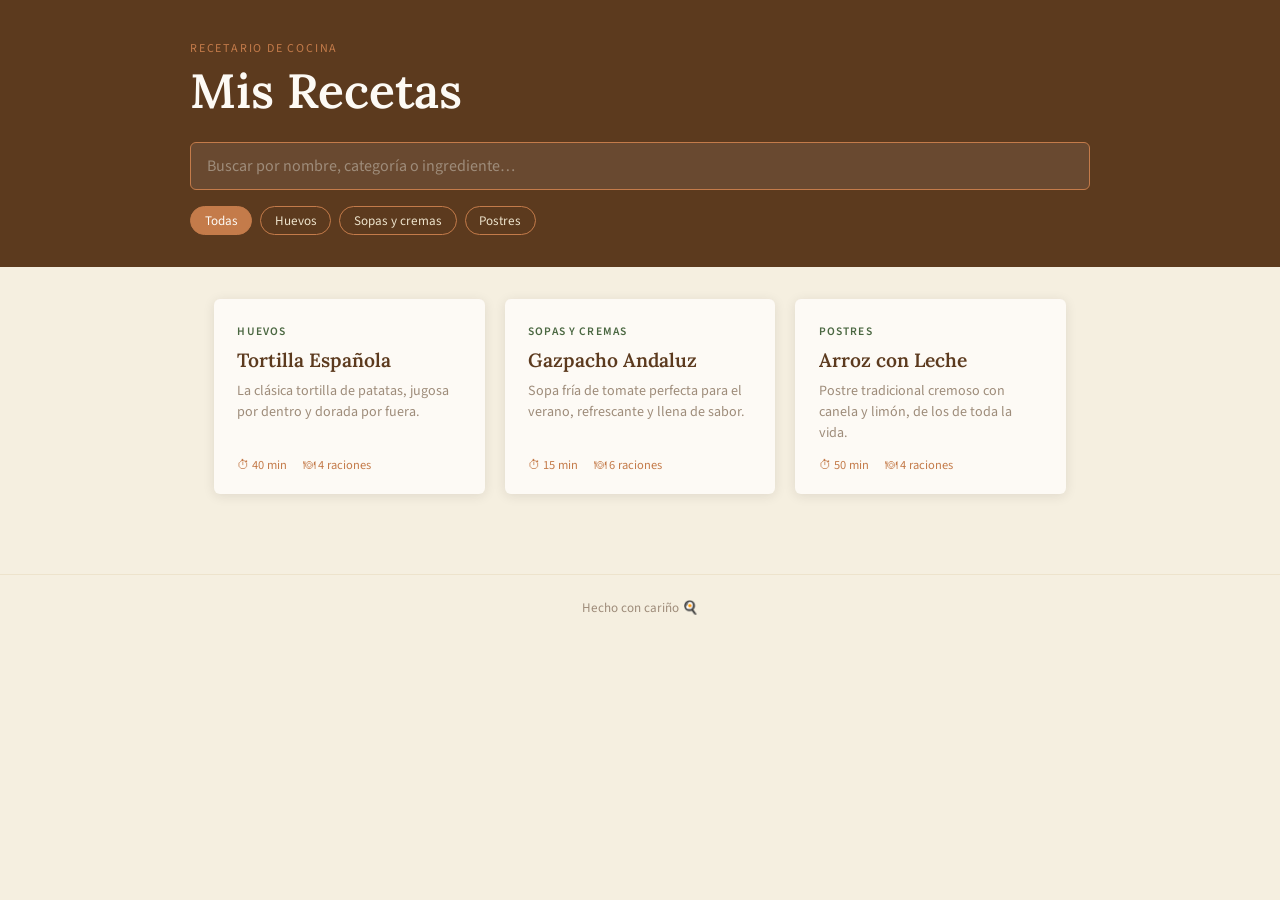
==== index.html @ b6c1fbef "primera version - recetas de claude" ====
<!DOCTYPE html>
<html lang="es">
<head>
  <meta charset="UTF-8" />
  <meta name="viewport" content="width=device-width, initial-scale=1.0" />
  <title>Mis Recetas</title>
  <link rel="preconnect" href="https://fonts.googleapis.com" />
  <link rel="preconnect" href="https://fonts.gstatic.com" crossorigin />
  <link href="https://fonts.googleapis.com/css2?family=Lora:ital,wght@0,400;0,600;1,400&family=Source+Sans+3:wght@400;600&display=swap" rel="stylesheet" />
  <link rel="stylesheet" href="css/style.css" />
</head>
<body>

  <!-- CABECERA -->
  <header>
    <div class="header-inner">
      <div class="header-top">
        <span class="header-eyebrow">Recetario de cocina</span>
        <h1>Mis Recetas</h1>
      </div>
      <div class="search-wrap">
        <input type="text" id="buscador" placeholder="Buscar por nombre, categoría o ingrediente…" />
      </div>
      <div class="filtros" id="filtros"></div>
    </div>
  </header>

  <!-- LISTADO DE RECETAS -->
  <main>
    <div class="grid" id="grid"></div>
    <p class="sin-resultados" id="sin-resultados" hidden>No se encontraron recetas.</p>
  </main>

  <!-- MODAL DETALLE -->
  <div class="modal-overlay" id="modal-overlay" hidden>
    <div class="modal" id="modal">
      <button class="modal-cerrar" id="modal-cerrar" aria-label="Cerrar">✕</button>
      <div id="modal-contenido"></div>
    </div>
  </div>

  <footer>
    <p>Hecho con cariño 🍳</p>
  </footer>

  <script src="js/app.js"></script>
</body>
</html>
---- css/style.css ----
/* ── TOKENS ─────────────────────────────────────── */
:root {
  --arena:      #F5EFE0;
  --pergamino:  #EDE3CC;
  --tierra:     #8B5E3C;
  --tierra-osc: #5C3A1E;
  --arcilla:    #C47B4A;
  --hoja:       #4A6741;
  --tinta:      #2C1F14;
  --gris-suave: #9E8C7A;
  --blanco:     #FDFAF5;

  --serif: 'Lora', Georgia, serif;
  --sans:  'Source Sans 3', system-ui, sans-serif;

  --radio: 6px;
  --sombra: 0 2px 12px rgba(44,31,20,.10);
}

/* ── RESET ──────────────────────────────────────── */
*, *::before, *::after { box-sizing: border-box; margin: 0; padding: 0; }
html { font-size: 16px; scroll-behavior: smooth; }
body {
  background: var(--arena);
  color: var(--tinta);
  font-family: var(--sans);
  min-height: 100vh;
}

/* ── CABECERA ───────────────────────────────────── */
header {
  background: var(--tierra-osc);
  padding: 2.5rem 1.5rem 2rem;
}
.header-inner { max-width: 900px; margin: 0 auto; }

.header-eyebrow {
  display: block;
  font-family: var(--sans);
  font-size: .75rem;
  letter-spacing: .15em;
  text-transform: uppercase;
  color: var(--arcilla);
  margin-bottom: .5rem;
}

header h1 {
  font-family: var(--serif);
  font-size: clamp(2rem, 5vw, 3rem);
  font-weight: 600;
  color: var(--blanco);
  line-height: 1.1;
  margin-bottom: 1.5rem;
}

/* ── BUSCADOR ───────────────────────────────────── */
.search-wrap { position: relative; margin-bottom: 1rem; }
#buscador {
  width: 100%;
  padding: .75rem 1rem;
  border: 1.5px solid var(--arcilla);
  border-radius: var(--radio);
  background: rgba(253,250,245,.08);
  color: var(--blanco);
  font-family: var(--sans);
  font-size: 1rem;
  outline: none;
  transition: border-color .2s, background .2s;
}
#buscador::placeholder { color: var(--gris-suave); }
#buscador:focus {
  border-color: var(--blanco);
  background: rgba(253,250,245,.14);
}

/* ── FILTROS ────────────────────────────────────── */
.filtros { display: flex; flex-wrap: wrap; gap: .5rem; margin-top: .5rem; }
.filtro-btn {
  padding: .3rem .85rem;
  border: 1.5px solid var(--arcilla);
  border-radius: 999px;
  background: transparent;
  color: var(--pergamino);
  font-family: var(--sans);
  font-size: .82rem;
  cursor: pointer;
  transition: background .2s, color .2s;
}
.filtro-btn:hover,
.filtro-btn.activo {
  background: var(--arcilla);
  color: var(--blanco);
}

/* ── GRID DE TARJETAS ───────────────────────────── */
main {
  max-width: 900px;
  margin: 2rem auto;
  padding: 0 1.5rem 3rem;
}

.grid {
  display: grid;
  grid-template-columns: repeat(auto-fill, minmax(250px, 1fr));
  gap: 1.25rem;
}

.tarjeta {
  background: var(--blanco);
  border-radius: var(--radio);
  box-shadow: var(--sombra);
  padding: 1.4rem 1.4rem 1.2rem;
  cursor: pointer;
  border: 1.5px solid transparent;
  transition: transform .18s, border-color .18s, box-shadow .18s;
  display: flex;
  flex-direction: column;
  gap: .5rem;
}
.tarjeta:hover {
  transform: translateY(-3px);
  border-color: var(--arcilla);
  box-shadow: 0 6px 20px rgba(44,31,20,.14);
}

.tarjeta-categoria {
  font-size: .72rem;
  letter-spacing: .1em;
  text-transform: uppercase;
  color: var(--hoja);
  font-weight: 600;
}
.tarjeta-titulo {
  font-family: var(--serif);
  font-size: 1.2rem;
  font-weight: 600;
  color: var(--tierra-osc);
  line-height: 1.3;
}
.tarjeta-descripcion {
  font-size: .88rem;
  color: var(--gris-suave);
  line-height: 1.5;
  flex: 1;
}
.tarjeta-meta {
  display: flex;
  gap: 1rem;
  font-size: .78rem;
  color: var(--arcilla);
  margin-top: .25rem;
}
.tarjeta-meta span::before { margin-right: .25rem; }

/* ── SIN RESULTADOS ─────────────────────────────── */
.sin-resultados {
  text-align: center;
  color: var(--gris-suave);
  font-style: italic;
  margin-top: 3rem;
}

/* ── MODAL ──────────────────────────────────────── */
.modal-overlay {
  position: fixed;
  inset: 0;
  background: rgba(44,31,20,.55);
  display: flex;
  align-items: center;
  justify-content: center;
  padding: 1rem;
  z-index: 100;
  backdrop-filter: blur(2px);
}
.modal-overlay[hidden] { display: none; }

.modal {
  background: var(--blanco);
  border-radius: 10px;
  max-width: 640px;
  width: 100%;
  max-height: 90vh;
  overflow-y: auto;
  padding: 2rem 2rem 2.5rem;
  position: relative;
  box-shadow: 0 20px 60px rgba(44,31,20,.25);
}

.modal-cerrar {
  position: sticky;
  top: 0;
  float: right;
  background: var(--pergamino);
  border: none;
  border-radius: 50%;
  width: 2rem;
  height: 2rem;
  font-size: 1rem;
  cursor: pointer;
  color: var(--tierra-osc);
  display: flex;
  align-items: center;
  justify-content: center;
  transition: background .2s;
  margin-left: 1rem;
  margin-bottom: .5rem;
  flex-shrink: 0;
}
.modal-cerrar:hover { background: var(--arcilla); color: var(--blanco); }

/* contenido del modal */
.modal-cat {
  font-size: .72rem;
  letter-spacing: .1em;
  text-transform: uppercase;
  color: var(--hoja);
  font-weight: 600;
  margin-bottom: .4rem;
}
.modal-titulo {
  font-family: var(--serif);
  font-size: 1.75rem;
  font-weight: 600;
  color: var(--tierra-osc);
  line-height: 1.2;
  margin-bottom: .5rem;
}
.modal-descripcion {
  color: var(--gris-suave);
  font-style: italic;
  margin-bottom: .75rem;
  line-height: 1.55;
}
.modal-meta {
  display: flex;
  gap: 1.25rem;
  font-size: .82rem;
  color: var(--arcilla);
  margin-bottom: 1.5rem;
  padding-bottom: 1.25rem;
  border-bottom: 1.5px solid var(--pergamino);
}

.modal h3 {
  font-family: var(--serif);
  font-size: 1.05rem;
  color: var(--tierra);
  margin-bottom: .7rem;
  margin-top: 1.25rem;
}
.modal ul, .modal ol {
  padding-left: 1.25rem;
  display: flex;
  flex-direction: column;
  gap: .4rem;
}
.modal li {
  font-size: .93rem;
  line-height: 1.55;
  color: var(--tinta);
}
.modal ol li { padding-left: .25rem; }

.modal-nota {
  margin-top: 1.5rem;
  padding: .9rem 1rem;
  background: var(--arena);
  border-left: 3px solid var(--arcilla);
  border-radius: 0 var(--radio) var(--radio) 0;
  font-size: .85rem;
  color: var(--tierra-osc);
  line-height: 1.55;
}
.modal-nota strong { display: block; margin-bottom: .25rem; color: var(--arcilla); }

/* ── FOOTER ─────────────────────────────────────── */
footer {
  text-align: center;
  padding: 1.5rem;
  font-size: .82rem;
  color: var(--gris-suave);
  border-top: 1px solid var(--pergamino);
}

/* ── RESPONSIVE ─────────────────────────────────── */
@media (max-width: 480px) {
  .modal { padding: 1.5rem 1.25rem 2rem; }
  .modal-titulo { font-size: 1.4rem; }
}
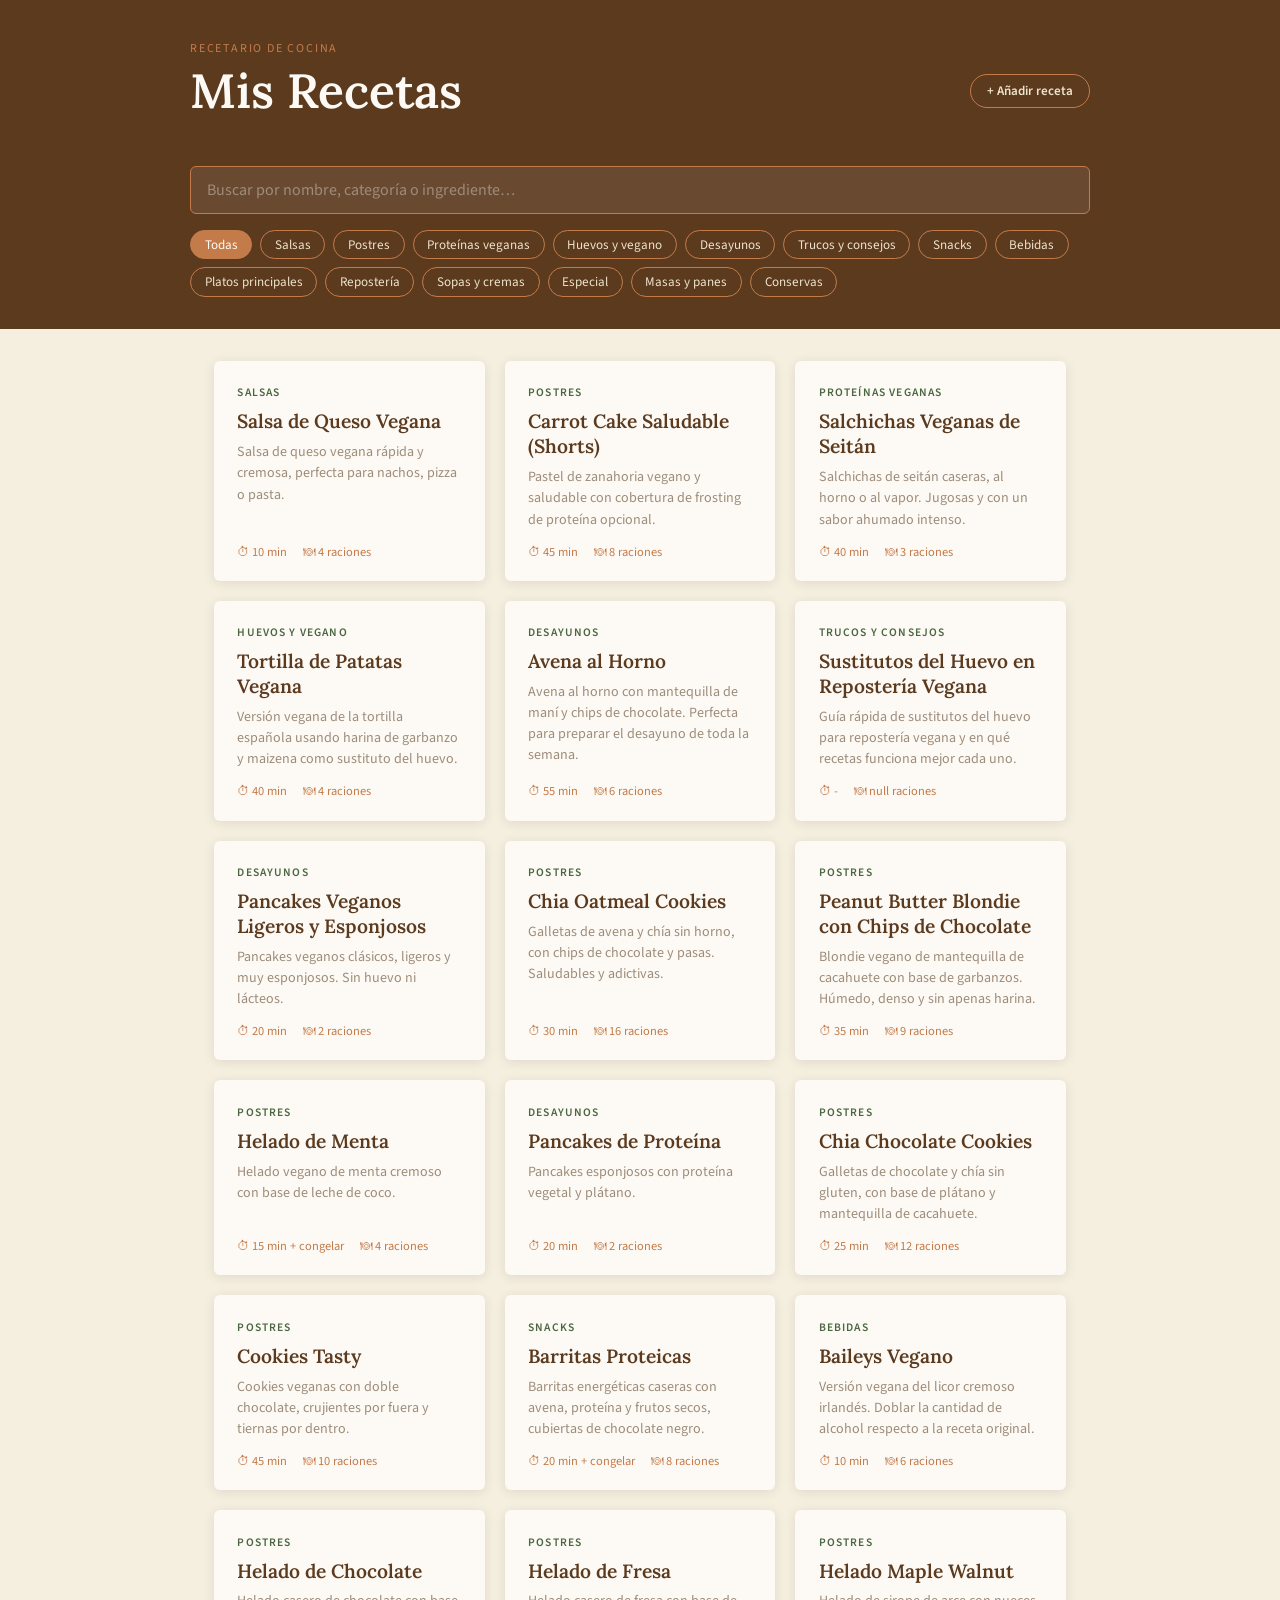
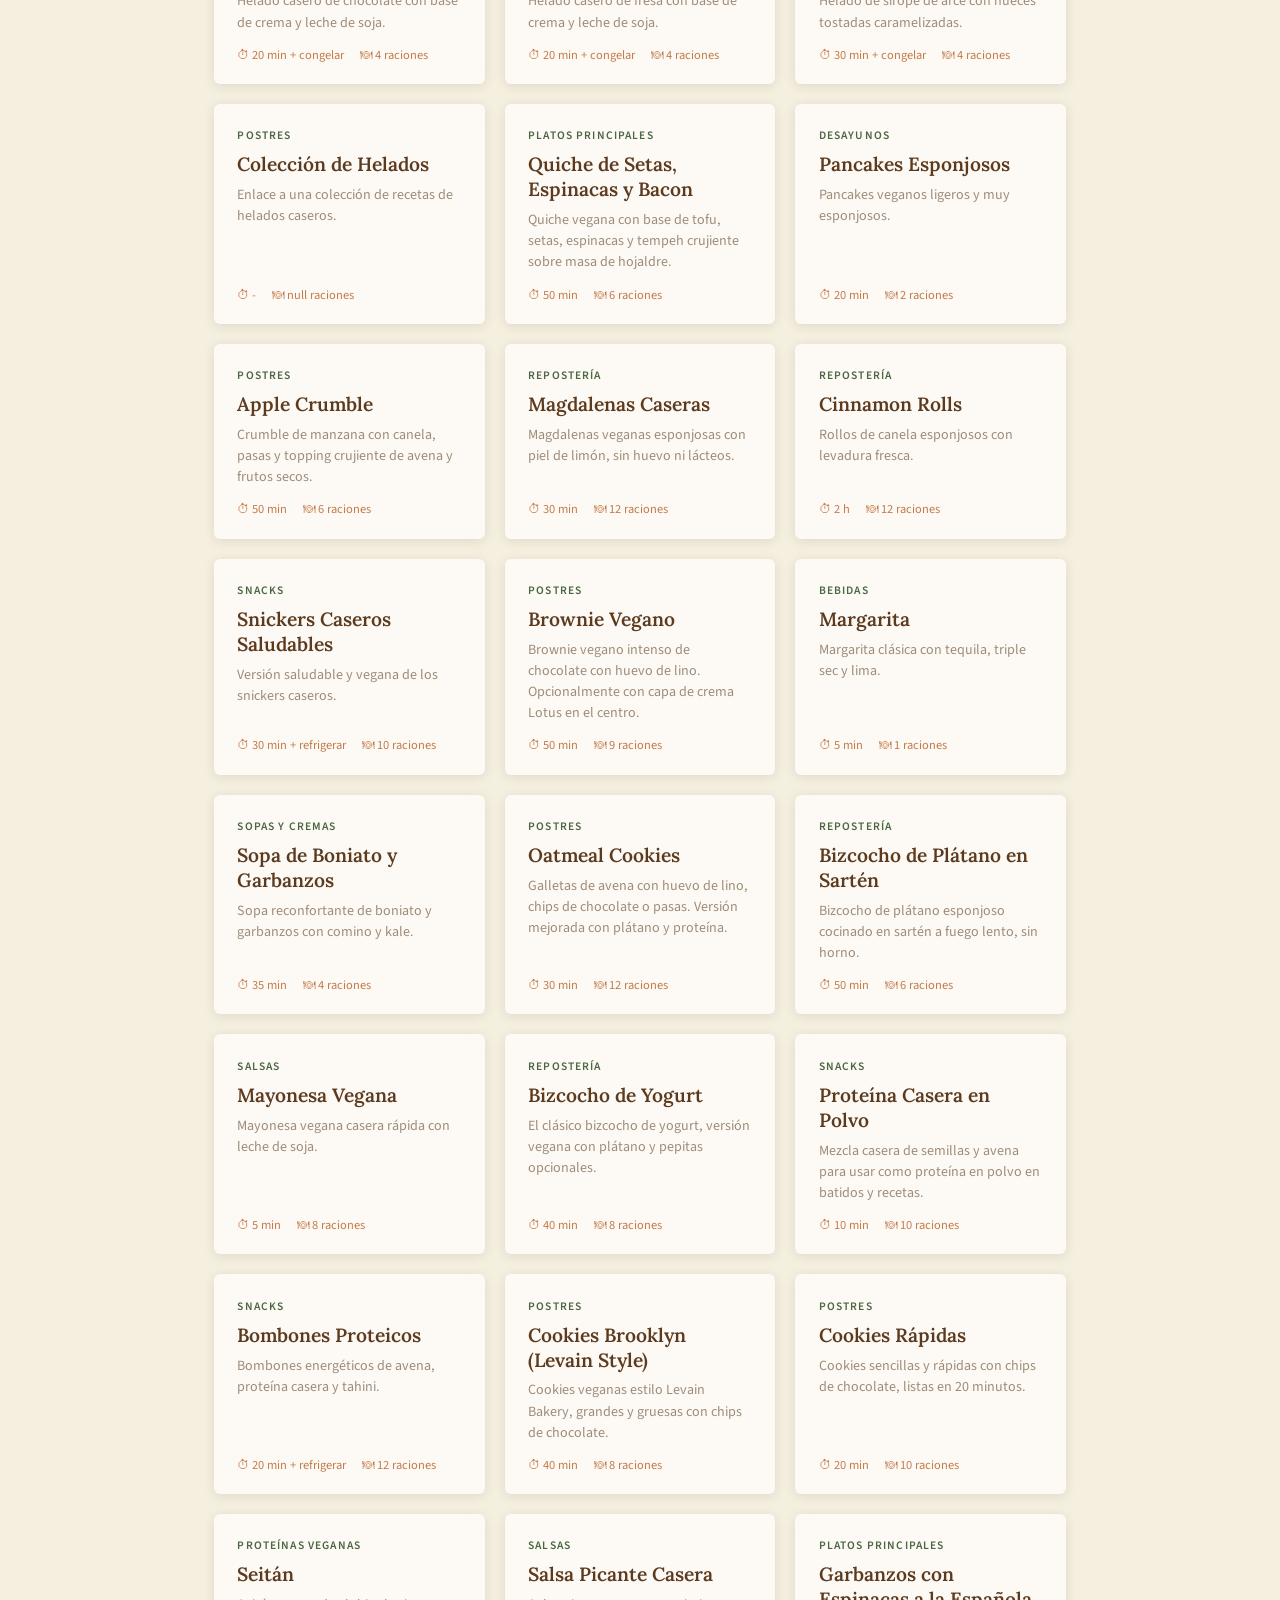
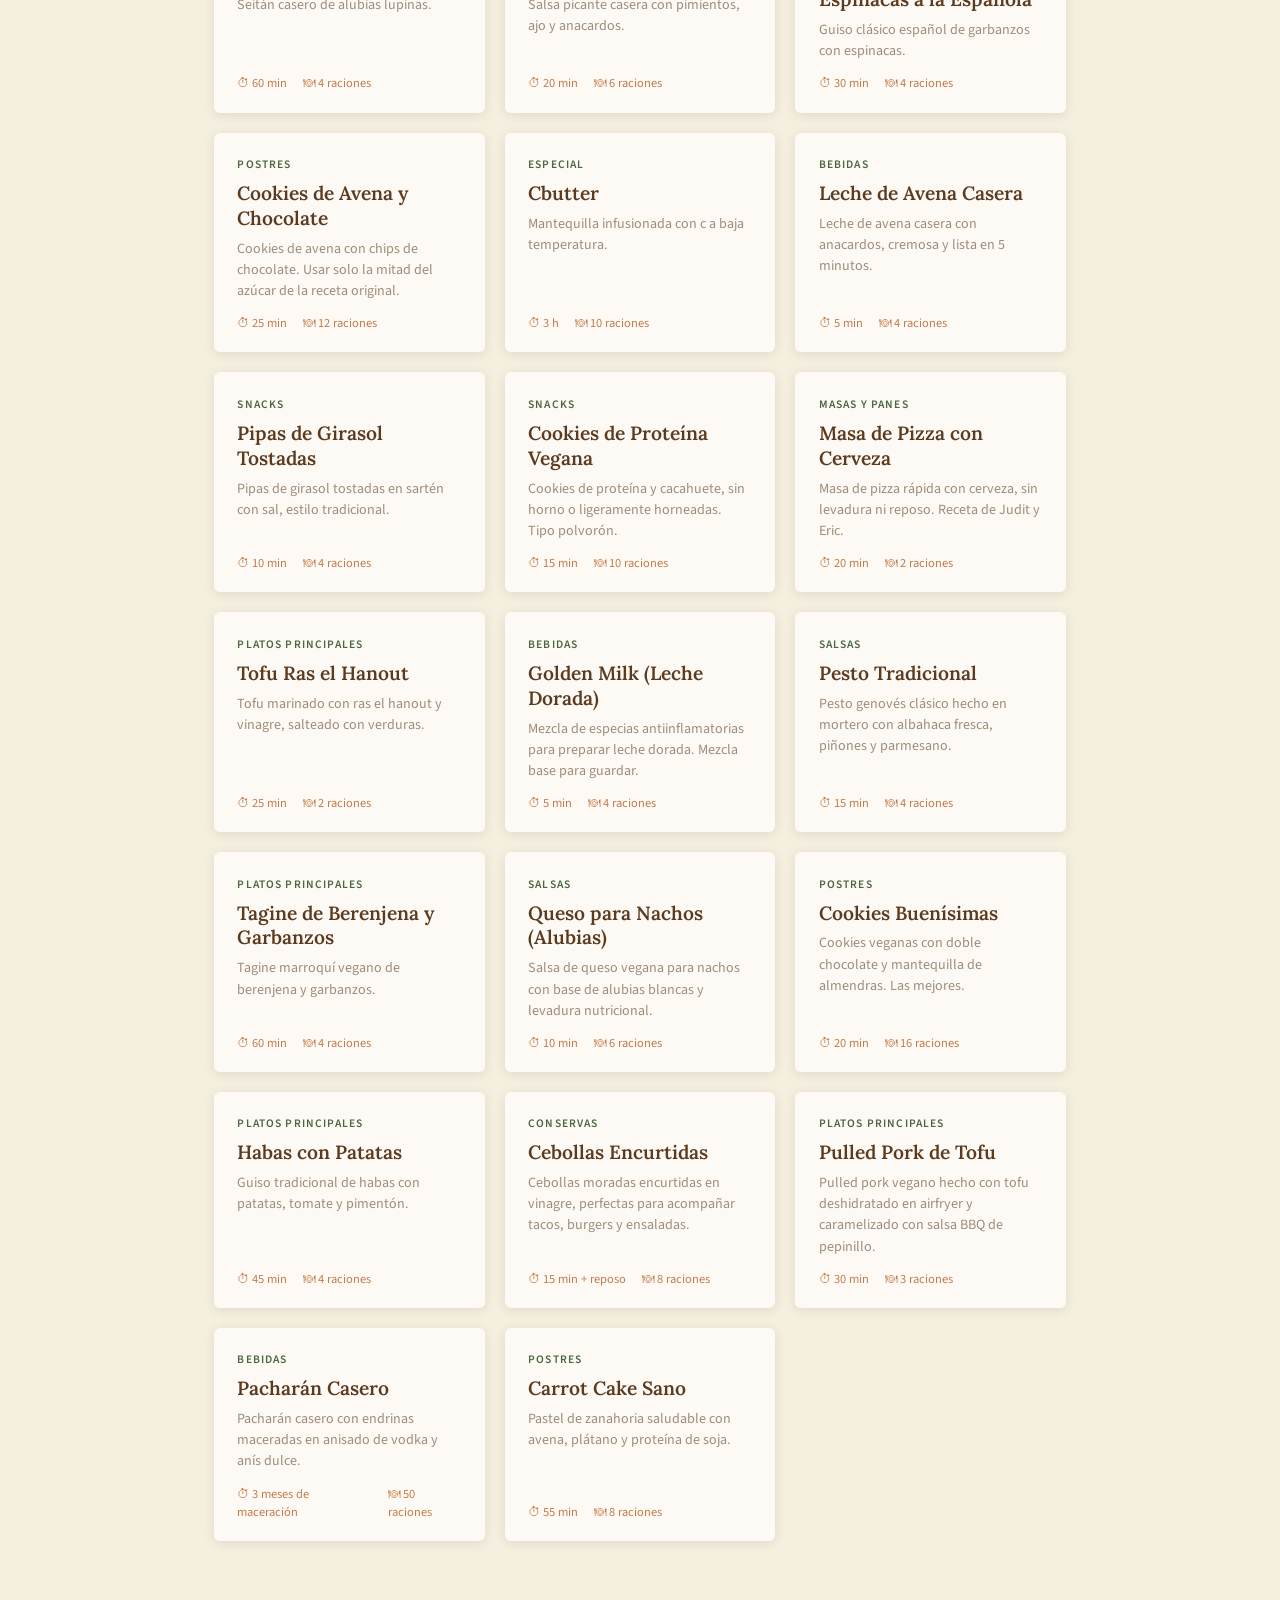
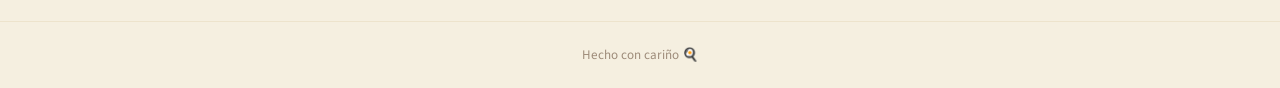
==== commit a0f988ee: "Añadir boton para añadir recetas en la pagina principal y corregido el flujo y foco en el admin logi" ====
--- a/index.html
+++ b/index.html
@@ -15,8 +15,11 @@
   <header>
     <div class="header-inner">
       <div class="header-top">
-        <span class="header-eyebrow">Recetario de cocina</span>
-        <h1>Mis Recetas</h1>
+        <div>
+          <span class="header-eyebrow">Recetario de cocina</span>
+          <h1>Mis Recetas</h1>
+        </div>
+        <a href="/admin" class="btn-admin">+ Añadir receta</a>
       </div>
       <div class="search-wrap">
         <input type="text" id="buscador" placeholder="Buscar por nombre, categoría o ingrediente…" />
--- a/css/style.css
+++ b/css/style.css
@@ -34,6 +34,33 @@
 }
 .header-inner { max-width: 900px; margin: 0 auto; }
 
+.header-top {
+  display: flex;
+  align-items: flex-end;
+  justify-content: space-between;
+  gap: 1rem;
+  margin-bottom: 1.5rem;
+}
+
+.btn-admin {
+  white-space: nowrap;
+  padding: .45rem 1rem;
+  border: 1.5px solid var(--arcilla);
+  border-radius: 999px;
+  color: var(--pergamino);
+  font-family: var(--sans);
+  font-size: .82rem;
+  font-weight: 600;
+  text-decoration: none;
+  transition: background .2s, color .2s;
+  flex-shrink: 0;
+  align-self: center;
+}
+.btn-admin:hover {
+  background: var(--arcilla);
+  color: var(--blanco);
+}
+
 .header-eyebrow {
   display: block;
   font-family: var(--sans);
@@ -261,6 +288,20 @@
 }
 .modal ol li { padding-left: .25rem; }
 
+.modal-fuente {
+  display: inline-block;
+  margin-top: 1.25rem;
+  font-size: .85rem;
+  color: var(--hoja);
+  text-decoration: none;
+  border-bottom: 1px solid var(--hoja);
+  transition: color .2s, border-color .2s;
+}
+.modal-fuente:hover {
+  color: var(--tierra-osc);
+  border-color: var(--tierra-osc);
+}
+
 .modal-nota {
   margin-top: 1.5rem;
   padding: .9rem 1rem;
@@ -273,6 +314,61 @@
 }
 .modal-nota strong { display: block; margin-bottom: .25rem; color: var(--arcilla); }
 
+/* ── ESCALAR RACIONES ───────────────────────────── */
+.escalar-wrap {
+  display: flex;
+  align-items: center;
+  gap: .5rem;
+  margin: 1rem 0 .5rem;
+}
+.escalar-label {
+  font-size: .82rem;
+  color: var(--gris-suave);
+  font-weight: 600;
+  text-transform: uppercase;
+  letter-spacing: .08em;
+}
+.escalar-btn {
+  padding: .3rem .75rem;
+  border: 1.5px solid var(--arcilla);
+  border-radius: 999px;
+  background: transparent;
+  color: var(--arcilla);
+  font-family: var(--sans);
+  font-size: .85rem;
+  font-weight: 600;
+  cursor: pointer;
+  transition: background .15s, color .15s;
+}
+.escalar-btn:hover {
+  background: var(--arcilla);
+  color: var(--blanco);
+}
+.escalar-btn.activo {
+  background: var(--tierra-osc);
+  border-color: var(--tierra-osc);
+  color: var(--blanco);
+}
+
+/* ── BOTÓN COMPARTIR ────────────────────────────── */
+.modal-compartir {
+  display: inline-block;
+  margin-top: 1.5rem;
+  padding: .5rem 1.1rem;
+  background: var(--pergamino);
+  border: 1.5px solid var(--arcilla);
+  border-radius: var(--radio);
+  color: var(--tierra-osc);
+  font-family: var(--sans);
+  font-size: .85rem;
+  cursor: pointer;
+  transition: background .2s, color .2s;
+}
+.modal-compartir:hover {
+  background: var(--arcilla);
+  color: var(--blanco);
+}
+
 /* ── FOOTER ─────────────────────────────────────── */
 footer {
   text-align: center;
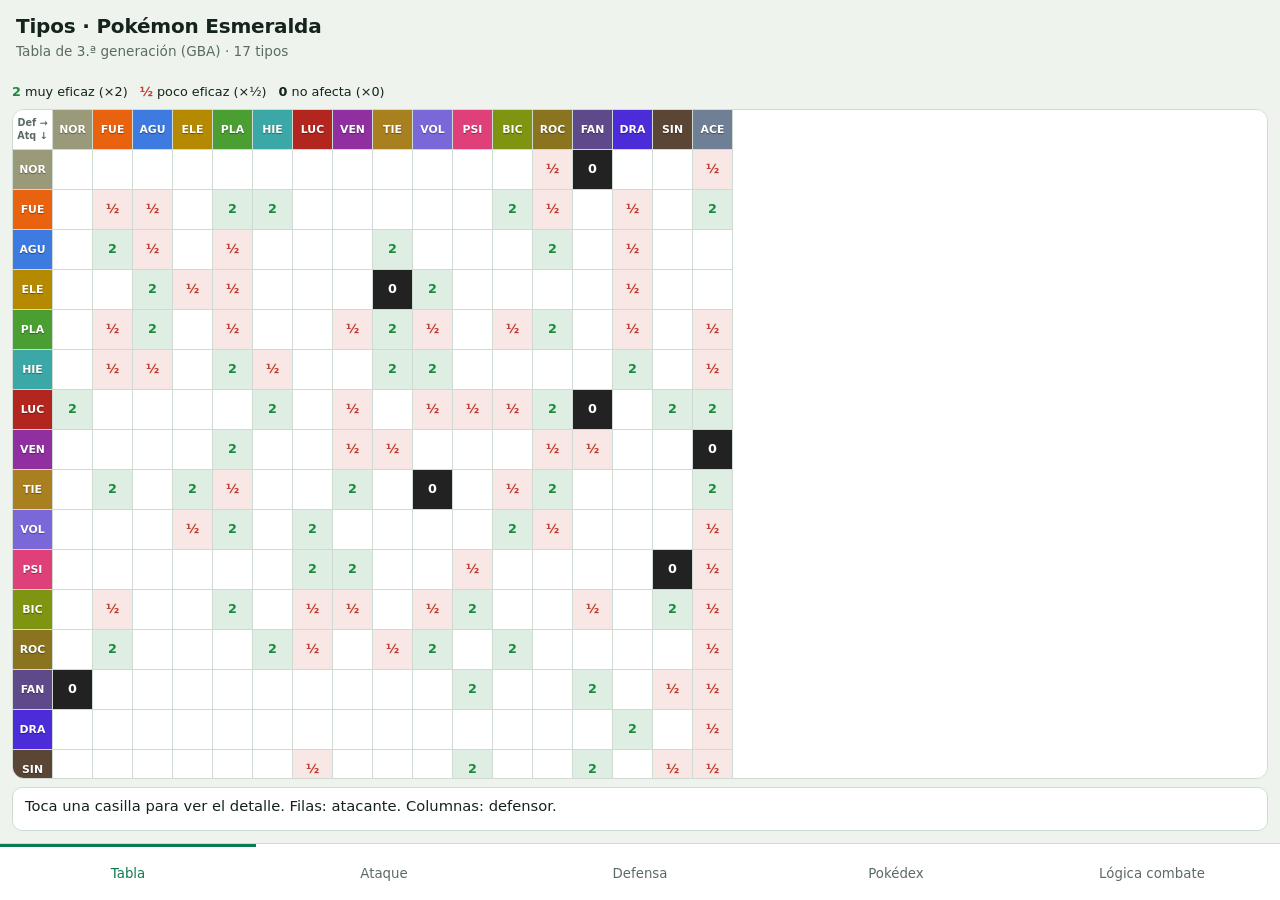
==== commit 57dd7133: "Añadida la pestaña de lógica de combate" ====
--- a/index.html
+++ b/index.html
@@ -1,51 +1,282 @@
 <!DOCTYPE html>
 <html lang="es">
 <head>
-  <meta charset="UTF-8" />
-  <meta name="viewport" content="width=device-width, initial-scale=1.0" />
-  <title>Mis Recetas</title>
-  <link rel="preconnect" href="https://fonts.googleapis.com" />
-  <link rel="preconnect" href="https://fonts.gstatic.com" crossorigin />
-  <link href="https://fonts.googleapis.com/css2?family=Lora:ital,wght@0,400;0,600;1,400&family=Source+Sans+3:wght@400;600&display=swap" rel="stylesheet" />
-  <link rel="stylesheet" href="css/style.css" />
+<meta charset="utf-8">
+<meta name="viewport" content="width=device-width, initial-scale=1, viewport-fit=cover">
+<meta name="theme-color" content="#0e7a4f">
+<link rel="manifest" href="manifest.webmanifest">
+<link rel="icon" href="icon-192.png">
+<link rel="apple-touch-icon" href="icon-192.png">
+<title>Tipos · Pokémon Esmeralda</title>
+<style>
+:root{--bg:#eef3ee;--card:#fff;--ink:#14231b;--mute:#5b6b62;--line:#cfdad2;--acc:#0e7a4f;--x2:#1b8a3c;--x05:#c0392b;--x0:#222;--x4:#0b5d27;--x025:#8e1f14}
+@media (prefers-color-scheme:dark){:root:not([data-t=l]){--bg:#0f1a14;--card:#182720;--ink:#e8f1ea;--mute:#98aaa0;--line:#2b3f34;--acc:#3fd391;--x2:#5fd77f;--x05:#ff8a7a;--x0:#cfd8d3;--x4:#8af0a6;--x025:#ff6b57}}
+*{box-sizing:border-box;-webkit-tap-highlight-color:transparent}
+html,body{height:100%;margin:0}
+body{background:var(--bg);color:var(--ink);font:16px/1.4 system-ui,-apple-system,"Segoe UI",Roboto,sans-serif;display:flex;flex-direction:column;padding-top:env(safe-area-inset-top,0)}
+header{padding:12px 16px 8px}
+h1{font-size:1.25rem;margin:0;letter-spacing:-.01em}
+header p{margin:2px 0 0;color:var(--mute);font-size:.85rem}
+main{flex:1;overflow-y:auto;padding:8px 12px 16px}
+section{display:none}section.on{display:block}
+nav{display:flex;background:var(--card);border-top:1px solid var(--line);padding-bottom:env(safe-area-inset-bottom,0)}
+nav button{flex:1;min-height:56px;border:0;background:none;color:var(--mute);font:600 .8rem inherit;font-family:inherit;cursor:pointer;border-top:3px solid transparent}
+nav button.on{color:var(--acc);border-top-color:var(--acc)}
+:focus-visible{outline:3px solid var(--acc);outline-offset:2px}
+.chip{display:inline-flex;align-items:center;justify-content:center;min-height:44px;padding:0 10px;border-radius:10px;border:2px solid transparent;color:#fff;font:700 .85rem inherit;font-family:inherit;text-shadow:0 1px 1px rgba(0,0,0,.35)}
+.picker{display:grid;grid-template-columns:repeat(3,1fr);gap:8px;margin:8px 0 14px}
+.picker button{cursor:pointer;opacity:.62}
+.picker button.sel{opacity:1;border-color:var(--ink);box-shadow:0 0 0 2px var(--bg),0 0 0 4px var(--ink)}
+.hint{color:var(--mute);font-size:.85rem;margin:4px 0}
+.card{background:var(--card);border:1px solid var(--line);border-radius:12px;padding:12px;margin-bottom:10px}
+.card h3{margin:0 0 8px;font-size:.95rem;display:flex;gap:8px;align-items:baseline}
+.card h3 span{font-weight:400;color:var(--mute);font-size:.8rem}
+.chips{display:flex;flex-wrap:wrap;gap:6px}
+.chips .chip{min-height:36px;font-size:.8rem}
+.none{color:var(--mute);font-size:.9rem}
+.badge{display:inline-block;padding:2px 8px;border-radius:99px;border:1px solid var(--line);font-size:.8rem;color:var(--mute)}
+.tw{overflow:auto;max-height:calc(100vh - 230px);border:1px solid var(--line);border-radius:12px;background:var(--card)}
+table{border-collapse:separate;border-spacing:0;font-size:.8rem}
+th,td{width:40px;min-width:40px;height:40px;text-align:center;padding:0;border-right:1px solid var(--line);border-bottom:1px solid var(--line)}
+thead th{position:sticky;top:0;z-index:2;color:#fff;font-size:.68rem;text-shadow:0 1px 1px rgba(0,0,0,.4)}
+tbody th{position:sticky;left:0;z-index:1;color:#fff;font-size:.68rem;text-shadow:0 1px 1px rgba(0,0,0,.4)}
+thead th:first-child{left:0;z-index:3;background:var(--card);color:var(--mute);font-size:.6rem;text-shadow:none}
+td{cursor:pointer;font-weight:800}
+td.m2{color:var(--x2);background:color-mix(in srgb,var(--x2) 14%,transparent)}
+td.m05{color:var(--x05);background:color-mix(in srgb,var(--x05) 12%,transparent)}
+td.m0{color:#fff;background:var(--x0)}
+@media (prefers-color-scheme:dark){td.m0{color:#111}}
+td.focus{outline:3px solid var(--ink);outline-offset:-3px}
+.legend{display:flex;gap:12px;flex-wrap:wrap;font-size:.8rem;margin:6px 0 8px}
+.legend b{font-weight:800}
+.msg{min-height:44px;margin:8px 0 0;padding:8px 12px;background:var(--card);border:1px solid var(--line);border-radius:10px;font-size:.92rem}
+.gen{font-size:.78rem;color:var(--mute);margin-top:12px}
+.m4{color:var(--x4)}.m2c{color:var(--x2)}.m05c{color:var(--x05)}.m025{color:var(--x025)}
+#q{width:100%;min-height:48px;padding:0 14px;font:inherit;color:var(--ink);background:var(--card);border:2px solid var(--line);border-radius:12px;margin:6px 0}
+#q:focus{border-color:var(--acc);outline:none}
+.pk{display:flex;align-items:center;gap:10px;background:var(--card);border:1px solid var(--line);border-radius:12px;padding:8px 8px 8px 10px;margin-bottom:8px}
+.pk img{width:72px;height:72px;image-rendering:pixelated;flex:none}
+.pi{flex:1;min-width:0}
+.pi b{display:block;font-size:1rem}
+.pi small{color:var(--mute);font-size:.78rem}
+.pi .chips{margin-top:6px}
+.pi .chip{min-height:36px;cursor:pointer;font-size:.78rem}
+.fav{flex:none;width:48px;height:48px;border:0;background:none;font-size:1.8rem;line-height:1;color:var(--mute);cursor:pointer}
+.fav.on{color:#e6a700}
+
+/* Diagrama de lógica de combate */
+.flow{display:flex;flex-direction:column;align-items:center;padding:4px 0 12px}
+.flowbox{width:min(780px,100%);background:var(--card);border:1px solid var(--line);border-radius:12px;padding:14px 16px;margin:0;box-shadow:0 2px 8px rgba(0,0,0,.04)}
+.flowbox h2{font-size:1rem;margin:0 0 7px}.flowbox p{margin:4px 0;line-height:1.45}.flowstart{text-align:center;border-color:var(--acc)}
+.flowdecision{background:color-mix(in srgb,var(--acc) 7%,var(--card));border-color:color-mix(in srgb,var(--acc) 45%,var(--line))}
+.flowdef{border-color:var(--x05)}.flowfinal{text-align:center;border-color:var(--acc)}
+.flowarrow{height:34px;display:flex;align-items:center;justify-content:center;color:var(--mute);font-size:1.4rem}
+.flowbranches{width:min(800px,100%);display:grid;grid-template-columns:1fr 1fr;gap:8px}.flowbranch{padding:10px;border-radius:10px;text-align:center;font-weight:700;font-size:.86rem}
+.flowyes{background:color-mix(in srgb,var(--x2) 13%,var(--card));color:var(--x2);border:1px solid color-mix(in srgb,var(--x2) 45%,var(--line))}
+.flowno{background:color-mix(in srgb,var(--x05) 10%,var(--card));color:var(--x05);border:1px solid color-mix(in srgb,var(--x05) 40%,var(--line))}
+@media(max-width:600px){.flowbox{padding:13px}.flowbranches{grid-template-columns:1fr;gap:6px}.flowarrow{height:28px}}                  
+</style>
 </head>
 <body>
-
-  <!-- CABECERA -->
-  <header>
-    <div class="header-inner">
-      <div class="header-top">
-        <div>
-          <span class="header-eyebrow">Recetario de cocina</span>
-          <h1>Mis Recetas</h1>
-        </div>
-        <a href="/admin" class="btn-admin">+ Añadir receta</a>
-      </div>
-      <div class="search-wrap">
-        <input type="text" id="buscador" placeholder="Buscar por nombre, categoría o ingrediente…" />
-      </div>
-      <div class="filtros" id="filtros"></div>
+<header>
+  <h1>Tipos · Pokémon Esmeralda</h1>
+  <p>Tabla de 3.ª generación (GBA) · 17 tipos</p>
+</header>
+<main>
+  <section id="tabla" class="on">
+    <div class="legend"><span><b class="m2c">2</b> muy eficaz (×2)</span><span><b class="m05c">½</b> poco eficaz (×½)</span><span><b>0</b> no afecta (×0)</span></div>
+    <div class="tw"><table id="grid"></table></div>
+    <div class="msg" id="cellmsg" aria-live="polite">Toca una casilla para ver el detalle. Filas: atacante. Columnas: defensor.</div>
+  </section>
+
+  <section id="atacante">
+    <p class="hint">Elige el tipo del ataque:</p>
+    <div class="picker" id="pickA"></div>
+    <div id="outA"></div>
+  </section>
+
+  <section id="defensor">
+    <p class="hint">Elige el tipo del Pokémon que recibe el ataque. Toca un segundo tipo si es de doble tipo; vuelve a tocar para quitarlo.</p>
+    <div class="picker" id="pickD"></div>
+    <div id="outD"></div>
+  </section>
+
+  <section id="dex">
+    <input id="q" type="search" placeholder="Buscar por nombre o número" autocomplete="off" aria-label="Buscar Pokémon">
+    <p class="hint" id="dexhint"></p>
+    <div id="dexout"></div>
+  </section>
+
+
+  <section id="logica">
+    <div class="flow">
+      <div class="flowbox flowstart"><h2>⚔️ INICIO DEL COMBATE</h2></div>
+      <div class="flowarrow">↓</div>
+      <div class="flowbox flowdecision"><h2>1. 🔎 Comprobación de ataque</h2><p>Compruebo el tipo del enemigo → ¿qué debilidades tiene?</p></div>
+      <div class="flowarrow">↓</div>
+      <div class="flowbox flowdecision"><h2>2. ⚔️ Comprobar mis ataques</h2><p>¿Alguno de mis ataques es eficaz contra el enemigo?</p></div>
+      <div class="flowarrow">↓</div>
+      <div class="flowbranches"><div class="flowbranch flowyes">SÍ → Ataco con ese ataque</div><div class="flowbranch flowno">NO → Reviso los ataques de mis Pokémon disponibles</div></div>
+      <div class="flowarrow">↓</div>
+      <div class="flowbox flowdecision"><h2>3. 🔄 Buscar otro Pokémon</h2><p>¿Alguno de mis Pokémon disponibles tiene un ataque eficaz?</p></div>
+      <div class="flowarrow">↓</div>
+      <div class="flowbranches"><div class="flowbranch flowyes">SÍ → Saco ese Pokémon y utilizo el ataque efectivo</div><div class="flowbranch flowno">NO → Paso a modo defensivo</div></div>
+      <div class="flowarrow">↓</div>
+      <div class="flowbox flowdef"><h2>4. 🛡️ MODO DEFENSIVO</h2><p>Compruebo el tipo de los posibles ataques del enemigo.</p></div>
+      <div class="flowarrow">↓</div>
+      <div class="flowbox flowdef"><h2>5. 🧱 Buscar resistencia</h2><p>¿Cuál de mis Pokémon es resistente a esos tipos?</p><p>→ Saco al Pokémon que mejor resista los posibles ataques del enemigo.</p></div>
+      <div class="flowarrow">↓</div>
+      <div class="flowbox flowfinal"><h2>6. 💥 Elegir ataque</h2><p>Utilizo ataques que tengan el <strong>mayor número de potencia</strong></p><p>y cuyo tipo sea <strong>neutral (daño ×1)</strong> contra el tipo del enemigo.</p></div>
+      <div class="flowarrow">↓</div>
+      <div class="flowbox flowstart"><h2>🔁 CONTINUAR EL COMBATE</h2></div>
     </div>
-  </header>
-
-  <!-- LISTADO DE RECETAS -->
-  <main>
-    <div class="grid" id="grid"></div>
-    <p class="sin-resultados" id="sin-resultados" hidden>No se encontraron recetas.</p>
-  </main>
-
-  <!-- MODAL DETALLE -->
-  <div class="modal-overlay" id="modal-overlay" hidden>
-    <div class="modal" id="modal">
-      <button class="modal-cerrar" id="modal-cerrar" aria-label="Cerrar">✕</button>
-      <div id="modal-contenido"></div>
-    </div>
-  </div>
-
-  <footer>
-    <p>Hecho con cariño 🍳</p>
-  </footer>
-
-  <script src="js/app.js"></script>
+  </section>
+  
+  <p class="gen">En Esmeralda, el ataque es físico o especial según su tipo, no según el movimiento. Habilidades como Levitación, Absorbe Agua, Absorbe Elec., Absorbe Fuego o Superguarda pueden cambiar estos resultados.</p>
+</main>
+<nav>
+  <button data-s="tabla" class="on">Tabla</button>
+  <button data-s="atacante">Ataque</button>
+  <button data-s="defensor">Defensa</button>
+  <button data-s="dex">Pokédex</button>
+  <button data-s="logica">Lógica combate</button> 
+</nav>
+
+<script>
+const T=[
+["nor","Normal","NOR","#9a9a7a"],["fue","Fuego","FUE","#e8620f"],["agu","Agua","AGU","#3d7be0"],
+["ele","Eléctrico","ELE","#b58a00"],["pla","Planta","PLA","#4a9e32"],["hie","Hielo","HIE","#3ba7a7"],
+["luc","Lucha","LUC","#b32620"],["ven","Veneno","VEN","#9030a0"],["tie","Tierra","TIE","#a8801f"],
+["vol","Volador","VOL","#7a68d8"],["psi","Psíquico","PSI","#e0407a"],["bic","Bicho","BIC","#7f9410"],
+["roc","Roca","ROC","#8a7420"],["fan","Fantasma","FAN","#5e4a8a"],["dra","Dragón","DRA","#4b2cd8"],
+["sin","Siniestro","SIN","#5b4636"],["ace","Acero","ACE","#6f7f95"]];
+const ID=T.map(t=>t[0]), INFO=Object.fromEntries(T.map(t=>[t[0],{n:t[1],a:t[2],c:t[3]}]));
+const FIS=["nor","luc","vol","ven","tie","roc","bic","fan","ace"];
+// atacante: [muy eficaz, poco eficaz, no afecta]
+const D={
+nor:[[],["roc","ace"],["fan"]],
+fue:[["pla","hie","bic","ace"],["fue","agu","roc","dra"],[]],
+agu:[["fue","tie","roc"],["agu","pla","dra"],[]],
+ele:[["agu","vol"],["ele","pla","dra"],["tie"]],
+pla:[["agu","tie","roc"],["fue","pla","ven","vol","bic","dra","ace"],[]],
+hie:[["pla","tie","vol","dra"],["fue","agu","hie","ace"],[]],
+luc:[["nor","hie","roc","sin","ace"],["ven","vol","psi","bic"],["fan"]],
+ven:[["pla"],["ven","tie","roc","fan"],["ace"]],
+tie:[["fue","ele","ven","roc","ace"],["pla","bic"],["vol"]],
+vol:[["pla","luc","bic"],["ele","roc","ace"],[]],
+psi:[["luc","ven"],["psi","ace"],["sin"]],
+bic:[["pla","psi","sin"],["fue","luc","ven","vol","fan","ace"],[]],
+roc:[["fue","hie","vol","bic"],["luc","tie","ace"],[]],
+fan:[["psi","fan"],["sin","ace"],["nor"]],
+dra:[["dra"],["ace"],[]],
+sin:[["psi","fan"],["luc","sin","ace"],[]],
+ace:[["hie","roc"],["fue","agu","ele","ace"],[]]};
+const mult=(a,d)=>{const r=D[a];return r[2].includes(d)?0:r[0].includes(d)?2:r[1].includes(d)?.5:1};
+const sym=m=>m===2?"2":m===.5?"½":m===0?"0":"";
+const chip=(id,x="")=>`<span class="chip" style="background:${INFO[id].c}">${INFO[id].n}${x}</span>`;
+
+// Navegación
+function go(id){
+  document.querySelectorAll("nav button,section").forEach(e=>e.classList.remove("on"));
+  document.querySelector(`nav button[data-s="${id}"]`).classList.add("on");
+  document.getElementById(id).classList.add("on");
+  document.querySelector("main").scrollTop=0;}
+document.querySelectorAll("nav button").forEach(b=>b.onclick=()=>go(b.dataset.s));
+
+// Tabla completa
+(function(){
+  let h='<thead><tr><th>Def →<br>Atq ↓</th>'+T.map(t=>`<th style="background:${t[3]}">${t[2]}</th>`).join("")+'</tr></thead><tbody>';
+  for(const a of ID){
+    h+=`<tr><th style="background:${INFO[a].c}">${INFO[a].a}</th>`;
+    for(const d of ID){const m=mult(a,d);
+      h+=`<td data-a="${a}" data-d="${d}" class="${m===2?"m2":m===.5?"m05":m===0?"m0":""}">${sym(m)}</td>`;}
+    h+="</tr>";}
+  const g=document.getElementById("grid");g.innerHTML=h+"</tbody>";
+  const names={2:"muy eficaz (×2)",.5:"poco eficaz (×½)",0:"no afecta (×0)",1:"daño normal (×1)"};
+  g.onclick=e=>{const c=e.target.closest("td");if(!c)return;
+    g.querySelectorAll(".focus").forEach(x=>x.classList.remove("focus"));c.classList.add("focus");
+    const a=c.dataset.a,d=c.dataset.d;
+    document.getElementById("cellmsg").innerHTML=`<b>${INFO[a].n}</b> contra <b>${INFO[d].n}</b>: ${names[mult(a,d)]}`;};
+})();
+
+// Selectores
+function picker(el,onTap,state){
+  el.innerHTML=T.map(t=>`<button class="chip" data-id="${t[0]}" style="background:${t[3]}" aria-pressed="false">${t[1]}</button>`).join("");
+  el.onclick=e=>{const b=e.target.closest("button");if(b)onTap(b.dataset.id)};
+  return ()=>el.querySelectorAll("button").forEach(b=>{const s=state().includes(b.dataset.id);
+    b.classList.toggle("sel",s);b.setAttribute("aria-pressed",s)});
+}
+const block=(title,sub,ids,cls)=>`<div class="card"><h3 class="${cls}">${title} <span>${sub}</span></h3>${ids.length?`<div class="chips">${ids.map(i=>chip(i)).join("")}</div>`:'<div class="none">Ninguno</div>'}</div>`;
+
+// Atacante
+let A=null;
+const markA=picker(document.getElementById("pickA"),id=>{A=id;markA();renderA()},()=>A?[A]:[]);
+function renderA(){
+  if(!A){document.getElementById("outA").innerHTML="";return}
+  const r=D[A];
+  document.getElementById("outA").innerHTML=
+   `<div class="card"><h3>${INFO[A].n} <span class="badge">Ataque ${FIS.includes(A)?"físico":"especial"}</span></h3><div class="none">Efectividad de sus ataques contra cada tipo</div></div>`+
+   block("Muy eficaz contra","×2",r[0],"m2c")+block("Poco eficaz contra","×½",r[1],"m05c")+block("No afecta a","×0",r[2],"");
+}
+
+// Defensor (1 o 2 tipos)
+let S=[];
+const markD=picker(document.getElementById("pickD"),id=>{
+  S=S.includes(id)?S.filter(x=>x!==id):[...S,id].slice(-2);markD();renderD()},()=>S);
+function renderD(){
+  const out=document.getElementById("outD");
+  if(!S.length){out.innerHTML="";return}
+  const g={4:[],2:[],.5:[],.25:[],0:[]};
+  for(const a of ID){const m=S.reduce((p,d)=>p*mult(a,d),1);if(m!==1)g[m].push(a)}
+  out.innerHTML=
+   `<div class="card"><h3>${S.map(s=>INFO[s].n).join(" / ")} <span class="badge">${S.length===2?"Doble tipo":"Un tipo"}</span></h3><div class="none">Daño que recibe según el tipo del atacante</div></div>`+
+   (S.length===2?block("Muy débil a","×4",g[4],"m4"):"")+
+   block("Débil a","×2",g[2],"m2c")+block("Resiste","×½",g[.5],"m05c")+
+   (S.length===2?block("Resiste mucho","×¼",g[.25],"m025"):"")+block("Inmune a","×0",g[0],"");
+}
+
+// Pokédex (tipos de 3.ª generación, sprites de Esmeralda)
+const DEX=[[25,"Pikachu",["ele"],"iVBORw0KGgoAAAANSUhEUgAAAEAAAABABAMAAABYR2ztAAAAMFBMVEXNzbT//////3v/7gDuvQDFiwCDUgD/AP//AP//AP//SkrmAAC0AABqamoQEBD/AP9rriIfAAAAAXRSTlMAQObYZgAAAdZJREFUSIntlDFPg0AUx2+QG/kIDhC/gO/qYtOFB5sMAh2NKcjYD2Yc3XTTyXR0xTQpdtCUz+C7QmnhXtvBzfgSkub+P/7vf8frCfG3yj4GVPPfAqvqSIRiF2Ds7OKjXbSrggPeN4v2agfeAaBZtLyi4PIsIKx/RFB8cEDUADHAFbvlBpAAMGJ3fKLCBP1xSkDIGQgLE8dxFenI6kJkDpXW6waJ0QJqQE3rrO5tD0jh3HFU5am1YLnQB+JK5z9dqPVmrkH1AGt0qoFVDcSuwqALyNGKAN2CBMtR2AeyQQkZIZePOD/xAA3gC8ADiODpGZcpvW8A3x4MZjOPgGAyRhOQ9gvA7B7gaTaJnEwDYQeY5AS8PQAMX1MYaCCYdwxcRV9pSBAE9JR9nT620oKuFFRo6iJDP2oIQAJ6x0gjif5GV7jsBVxXiVsD8ut3IIu0NQiF5Cw2EZR/K2mbhoVsI8TTBeLUMLC2GVNOF9sIASIz9jLf7IFOgUkoJmdpC5Tc3CeDi6YDhnbCWGT1SepJCZd5bFpYiJkH9STlU+6/meF6Sqhy/jorsWyAPZeZrBrdZ9/XVVV35ih2y14yo9QlPm8OX6cySQ4aCDk+BviHIuo6euX/1776AQcQxQAcCes7AAAAAElFTkSuQmCC"],[26,"Raichu",["ele"],"iVBORw0KGgoAAAANSUhEUgAAAEAAAABABAMAAABYR2ztAAAAMFBMVEXe3t7/////5lr/xQDunACsWiD//4P/7gDmtCC9g0GcajmLUjFzSghqamoQEBDmAAAUeJFtAAAAAXRSTlMAQObYZgAAAsdJREFUSInN1c9rGkEUB/C5CKKLILTJqRelPZUcnC2F0gaabCiV4CEmx+bSdg3eiiFbQimejPTQQ3PSFtmTklHEg4USgwi2EJOl0H8gLNEeqrD/Qvtm1h87s0OPpXOIC+/je991nwah/+qYnmtLUg95gFKRgKoHDLoSUDBRb9bg03vJhD2k2LMGDQkIZudAKZ/3/KCaRYMpGBAZKOQXoFH0g5Buhkr2dELjjSRjxlRKzVkEEYQg4wKcEh8ImqgKdzkF48bRoQiyqHoIresQwrIAvG7wKYO6WXCB8i0WnzSODFvhQFXPHjBwthaL40nn/C2NxQHdoKDTjsUwTnW6NvfsAWQMIw/xO2tQx6ozSgkhKYC3jNswAI6mabYADAYibdrgCqua1pMCtAUNHt0aAkiJoDYHq1fDJ4bYomoQBp7RBI56kNn3AbNGwY8hFQxURMB22nGBYexrT7n7CMIAAIEVvEIFzcC3CLEEKPAcJ3D/oWVBnW8xAy/u3bX6g1Lp87bQYgrQCO/8To8J+XB7W2hx5IIIxhamIEaHeO+0lndfrT48THLCHgf3aQbdHYN9pg/[base64]/SRuI3z82ZAurd3Rd39vxT4DjtNB1HGtQLxbT2NeAxmhFaPpdx7HDUoA6ZxBvA8HvQ1i8SzeF07+Arz7UUV+VZEBjuo3d77QiBRGHHKuaQy/Dx+pHCSCEVFgdKSflpiSjA/Hdq8vTugwszuW4Kfuv5Jk26fojCNP+Xv+n5w9Aqze0AkCwHgAAAABJRU5ErkJggg=="],[27,"Sandshrew",["tie"],"iVBORw0KGgoAAAANSUhEUgAAAEAAAABABAMAAABYR2ztAAAAMFBMVEXV1bT/////AP/m5gDVvQCsiwCDUhD/AP//AP//AP+0tKTNzb3u7t6Li4tSUlIQEBD+/3siAAAAAXRSTlMAQObYZgAAAb1JREFUSIntk79O6zAUxrM0G63uA0Af4tgd2yFOJkSRHHdCSqW4WajgpRBD57IQiQ6Iu/Qo0n0A/unShaIIKSELCOPSqdQuO+Ks38/nfP587Di/9XPL7X+jx8ebgbjV2SQfVzDsbmivgDA7kKiCAgAJbMdBAqVCgP9sAaQHIvS4YH1Li54n9AROQpuJnk8/AdazADWhASFUaTPhvEAooHOrmA3Qt6TQQWV2Wb9zCrUELowu6zu5eioItG9fzcDW0U70lvnaZDpbAu6qlRxmHZVzIIfpwxKIV4F7j4RKAQTTi2UQLl8F6h6FLjI2TMuB0FItbu2vmhhwHuZ/xHRy+vlcSeur1Ya+Y5lPJ48D0EklnKytXsGBo3q6uuTsOYFgPc9FC0QUQIMEQibXA69iDzE74GFS6AaGxWp4u4j/OGVSMSkNcUoSIObcD8ZlZZrgwv+HIWZ/2eG4jErD93H3tpu7mM2TdLzXbBp2QrazJkW8mWtgMlnXnbh9c01xmqbpSSlMSxXHhA3SRZ1II8A18LLQzwPfuNi1AjQwGo3OIj8yAY4GKq2PZpFxgk6Sdfu5Uu+NShl1x1GVRfitH1MfFw7OcdNh474AAAAASUVORK5CYII="],[28,"Sandslash",["tie"],"iVBORw0KGgoAAAANSUhEUgAAAEAAAABABAMAAABYR2ztAAAAMFBMVEXV1bT////27lrexSC9pACDYgDu7t7Nzb2Li4tKSkrNtEqcexB7WgBaMQAQEBD/AP+qEVVIAAAAAXRSTlMAQObYZgAAAsZJREFUSIntkrFq21AUhu+SqZagfYNe9Ql6XWgHa0iUkCWmmJrQJUMHOVk7RO7SJeDYS+jQpnioH0AiL+AraewQS0HYpRQ5MsJ2SGo75xl6rimNJNuB7jlwJcH57n/+c3QIeYj/DsDj3gd0YkLa8T3AOV5v44lWAjwmbTxhQEhuKWC5CARz4HxZqZzJ4w6/IOHZAiBFfwG3w30B5Kw0kLOiOWDxKfeC0AqyAPobzE1wl9v+hAfn3Mn6swdECk3Oud0DAVws+PNi6SzEvNdVbb+/DLiQLGcqADbzXTsDiBreLVaeel5XmfVdLws8EhIhmhSAyhcBqY0SPpoEr0tVy/VnyT6jKCJ4GwGL81mPqqbbmw0SwMS0or6J/[base64]/f6s1RufZHykiRKLZdyifHFN2z6uNshN3WimgKGKh7LNK7IH9WMjln7VjZTEMBZGtTfaW0JaADE5EY9EiNGP6DPU/7Awon8xeq7kt/aP45WAPGJ5Xd8/WS2xBlDBOa2WIHODcC/wEKvjD2WBtwodTnU8AAAAAElFTkSuQmCC"],[37,"Vulpix",["fue"],"iVBORw0KGgoAAAANSUhEUgAAAEAAAABABAMAAABYR2ztAAAAMFBMVEXV1bT/////5rT/3pQQEBDunErNeymsWgj/g0reaim9SgCUMQD2vXvenFrFezmDOQDFNd/LAAAAAXRSTlMAQObYZgAAAjNJREFUSIntk7Fv00AUxi2UKRXcH8DWuRvMyIMlcKTIE1lZ0rAgZUHygtT13CWLh9wtt3hobrGQmBBiZeDcLhlzMUIZTRKBk9pW0uPZRah24swd+uTt/d573/v8TtMe4v4FV4fzTUz0g/[base64]/TwRt4TH/RFY4RK3DNwcF6vKactv8REjO8Dv4wiAaSRnLQ7nR1h1xJMc+JVDGQAeiKw8AgRAsIAx05lVALSyBfrzIgcCADTD0DNevUvULwCZA4Ux2g7wXATqP7AbqBe/64dgxbwe6HWfbQFY7AdOOwAoS07n+984etNZdboxMoyFvh9Y9U9fd/V17+2O/H/A+my17mrWmb2/gQbmrNcxrF/T4BapK36IexF/ARWteUTFu0QbAAAAAElFTkSuQmCC"],[38,"Ninetales",["fue"],"iVBORw0KGgoAAAANSUhEUgAAAEAAAABABAMAAABYR2ztAAAAMFBMVEXe3t7/////aineIBC0EAD/AP//AP//AP//AP//AP//AP//7qT/1WrVnEqcYhAQEBCRLqgGAAAAAXRSTlMAQObYZgAAAsVJREFUSInNlEGSmzAQRalUdqnBJ8gJcoup3FrE3mRHS3g/tGCPJNhbQH4L7AHH9i5V0cpGT939u7+UZf/zCu2LzXzIwq/zC6Abgqpehe+CKkIIzzMclSIs86yMAEAVpNk+3n9L20Q8z49CvJ2/KXV0kiHL5ocFdIrMSWoYHldYXAoyHxHAE6X+UmjzseZ4DBAbrp7n8IE8AdBEOxEhnPPUu1x5yV/[base64]/afKiSR1VhtAANXO+WFNc+mkUmVTyyt40LatobLhYLoL217BvnOgH0p12cuEc+IT6PkBvIUa1vhoMXqL4BHvmdILdJQYV8kqs0NpZDScho4IdsC5gEYN92hZaS3NTsAHYJYOtVoSGqdmO/B2Q+mieHJolqF+ymD9iy84wYTSlNBKCj2wCQaWAmE/[base64]/Pf88WN6nJ+q1jdgvXt2cYcn78EEMQTvbPNpdUrzb/wfoDhaNQClQQinMAAAAASUVORK5CYII="],[39,"Jigglypuff",["nor"],"iVBORw0KGgoAAAANSUhEUgAAAEAAAABABAMAAABYR2ztAAAAMFBMVEXV1bT////Nvf+Ug/9zYt5BMZycaiBzQRjm5uakMQDVOTEQEBD/zcX/rKTmc2KkMRBd/H4aAAAAAXRSTlMAQObYZgAAAV9JREFUSIntkT1Ow0AQhX0BYgUpLShnCEcwNTKyay4CuU869yuTHsZ2SWHGhjre3QiEKPyzzK5CxSwXSF5hWX6f37ydDYKTjl4zw359+30Lu5YDuioLAi325BcPewbYQZtNAHo/QL3OGKDPGw2AqLtCsMC3UAMUiAi1DzADBZB8wLayAS0RLywQ3hPQ5rXNWHOnCEsDxVjnZqIhjB+cvV9aoJ3PJbKLkucplaw/0vQCkesgl4s7KB6XizSWyHSYlfEi7gU9LaC5jkl0O0CZXCcE7DxAR0AUxcgAMw2fqxsA+FpdjRzQVVDSqoGeRnLAUJEJzwLcdTR/gRBfCXjaHADmFKO0ERu6L7ouxewhHG2EDRhQKXaTbgjlj2pigRAPMkYxFWwLZ7emUYpZpI2Q7n/M+QqkSboGO0/AgSBAewJoiFGKgK3PD4zqhfAPoIPaesI7gICm95pOvfjfP+no9QPwGikEJVJoBAAAAABJRU5ErkJggg=="],[40,"Wigglytuff",["nor"],"iVBORw0KGgoAAAANSUhEUgAAAEAAAABABAMAAABYR2ztAAAAMFBMVEXm5ub///+U3s1zvaxSnIsgWmKcaiBzQRjm5ubNzc0QEBD/7sX/xaz/nIP/WkqcOQB4n5FsAAAAAXRSTlMAQObYZgAAAkJJREFUSIntkzFv00AUx29myOmQKhWpVKrEzKdoP0CqeuCTWAoCVi+wM0DTqdJByFipjoqyps/xiBTxbDqwJO4lYUxsH3cOTS7nq8oOb7F0/5/+7/nd/wj5d6rx4yHgarb6Tmf3AOHX6ptB7AZoGM4qLoa2m5h8uVLKspffByz5p8sKiNcAlVKaAO+16TXE5Xh1IMswDC+NKS/[base64]/waoXVbDAHZV+m2dUAMIMLH3oGq+BTgyd7bpEDhmJOTRRn/r6qAsdoPKPwjeuQyIHAd3lbgeVgkg/+gfFrzuQEOVIvle1ylHTGvEsgeREHLBeVcFErH2MFTUk8UqRlQTtUVQTNcpo7nrshbGCS2F80cNgtuh/V+/AQh5p62jJ1rCAAAAAElFTkSuQmCC"],[41,"Zubat",["ven","vol"],"iVBORw0KGgoAAAANSUhEUgAAAEAAAABABAMAAABYR2ztAAAAMFBMVEXm5ub////V1dViYmIQEBD/AP/Nxf+spO57c71SSoP2g97Vc720UpxzIFr/AP//[base64]/dp0whrPq9NjUlw2HAWPcL08XP1SeLa8bDjFjG4+FMA1+toCJTMp76QmHA0QTgVh5JPLqbtnKyBE3cwaIsj0E1gAh8bIJxKwGpOo3NoCCEFsgz24voEXwTcggzbLnWRMAwje3Mkmz51ZZK65CEJHfuOpAyhBEitx3ApCYECQ6SR/btcLe0x4kOn9UzRG1ojPTNUAan+c3yuGw/msIDwVfL9Mnh/37Ew8HkgaH0/ztyBEBhg8vYjFhIZ/mr64IMLx+iCbHeu1WyhkB4G2lG+jvfKUCNzC8PdVLhyjmAc5dALyyAkBMtptli0gpzVohRvzCBex8owcyNgD7eIQsYJfu03EJhC4AqFESdgMFkUiToQsY7VEaGBPnFLDzfbQ/9j2z/s4p9BijA/0rNBY0cE4BoA1M78QnHRkq9QJh8eoWET3AYNYH+D2AqI5OhaXLpw7m6JQHPYBR7z+L1wf8h/oHgYXbkDQGTTwAAAAASUVORK5CYII="],[42,"Golbat",["ven","vol"],"iVBORw0KGgoAAAANSUhEUgAAAEAAAABABAMAAABYR2ztAAAAMFBMVEXm5ub////V1dViYmIAAADNxf+spO57c80xMYvNarSsSpSLKXNqCFL/AP//AP//AP9t8J4XAAAAAXRSTlMAQObYZgAAAnFJREFUSInFlU9q4zAUxr0IjBfZFIaZWQ+FHsA9gENEnZRsCi0zByj2LMsgKi2yyCKxvOgFFLwMDBY5RBeBtsKHmvckO5HjP7thBCG2vl8+fe9Jdjzv/[base64]/5kxjphWRd3IkdERIKDHv68YzEGri2MXCMhFAQAL0zi+/ApHOJrnTqO9BW5FTj3O4zi5gDUILaQ+NRoIiJxzj4NBwjLGGfQ+dwFsZc7CT3eTL4x+J2wNS0rtAnOzF/7DRULJhOCJhQkXgGbnJfU2PyiBEd3uCVlIF4Bma/W23vxEncyWWMDBBSCEVnu2uftsAPdk1CFyJVWZ3RuA9ABS7e6NTsSqDWh1IHr3gPL02jwCo0aGsYatG5MNAkFggLSx0Ohgvm4qADc0aSaxfv4jrBAEWIaftIOAkQWuabZKWdgBeGkFMJ62X0tViGkAjSDiuaMZNsQ0mHyjnp/2AAn24Qrsb3oAQSfTGb43ewCxZpNLgQVEPcAs4oKh5ofdEUJfMN6pWeAXfEi/DlX2a2ZkjwO/xr+WOKZDBDw3jHVXZ4dga9JTfrUE6Sv/346/sYdI97dJDn4AAAAASUVORK5CYII="],[43,"Oddish",["pla","ven"],"iVBORw0KGgoAAAANSUhEUgAAAEAAAABABAMAAABYR2ztAAAAMFBMVEXe3t7/////vTn/SgC9/3Oc1UpzrDFSYin/AP//AP//AP+UtMVzlKRKaoMxSloQEBBvsp9RAAAAAXRSTlMAQObYZgAAATFJREFUSIntkjFSwzAQRVXFFfZFoOIKkk+QlUqniKWSFEE6nH2DyCloKIgIPQFTMKnMiDW1VgdgvO1/+/9+jRhbZpnMuE1et1ztcnrBW+lIVe/YnrcqkkBrHK+hof1X0vBaZIBCYgIChUumGKyw51vRFFY/pICt2zi+3kJjtf5KAqCckGswOm3AVnWrhAQwzqVfsxBSCQXwCADSpUL2YIQBabVyIFPANyhrtLQOPZJXVLVGwBjdpg0Yu+q5gUYgXYNVaKAt6iZtgARmXDM6Y/Ecn2Okf0zZeR/CG6mz90OPwCsNvNz2/i4D3HR/EXRG2XX3pyEEskR56J9OIQOwi58jzvSRk/eYcKYdqlkP05G2+EB9HOiMz8sY44U+ovTz8pSpOczLP5kWY8Tlii6xzL+fXyirnIEpWV9lAAAAAElFTkSuQmCC"],[44,"Gloom",["pla","ven"],"iVBORw0KGgoAAAANSUhEUgAAAEAAAABABAMAAABYR2ztAAAAMFBMVEXe3t729vb/xVL/cwDuSgCcMQDV1dXVpGKkczGDUhBiMQCUtMVzlKRKansQMVoQEBDH6m7tAAAAAXRSTlMAQObYZgAAAl1JREFUSIntkr9v01AQxz1gCSI1T1mqLF0cMRfF6cISqX2MKKgkrBEbSwcme81Cz14YqbsYiaEhS/4AIyEhxudWlRjzku7BjiUnwpFwH+c0SLUdw4DY+pXyQ7mPv3f3vUjSnf6LSoPBH+sPTgDWROfZJuCdpvcgSL7JtLXJQNM0gOH7GyLID2AOXg+jIZgrop3rUTrTYaA2QdPNFZDr0Uf/D4/FD/xILNrNLHCsaaaIwDzWVnPuZ4H7WkXvazrAmV45laR7ym52BL2CD+MWJlRsSd7PA5C4az14C2B3nqvKoxxQ7a8cjKhq0wO1nl2zBEYfkhmMyLApVfcydbmztKKXAFBFYEjpk4yBTCkC2wC9V1ZkzRetTNDyQYO2rCUa9AzrI3bIHuJQUSntLk/[base64]/J+e7F2zL5iDeHHEOXPHOaAcdkdfMSm6s30Uj9xJDph+FjH7Rim/vNwZx3yWA767k3iESeESfFwW+RnwN4LTrWMo0PoW+f438iXiJXW/wKDMfOyDui4wwJx84uHZijpIHmc+Fif5jH5bYIIIxKxwCY+PggS4KLTw+ApwCy3KPr6RTYe4LVKc1Frx3wCy4VJ3+mf9ApM2W0GsnhUTAAAAAElFTkSuQmCC"],[45,"Vileplume",["pla","ven"],"iVBORw0KGgoAAAANSUhEUgAAAEAAAABABAMAAABYR2ztAAAAMFBMVEXe3t7/////5pzmrFq9gzH/rIP/e1LeYjGkMSD/3t7/tL2UtMVzlKRSc4MgQVIQEBB84O8vAAAAAXRSTlMAQObYZgAAAmdJREFUSInllLFu2zAQhjV6qfUOygN0cPcAhfdMNJAHCG13yaZTJmWpzSGApiagHqBF/QQFZKBbUaB0+gKl2z22Y9hAZCAxmCMlVbItKXPRmwT9n/7770jbsv67aiilWI3O3hNKgS0rdUI6lHcBKojGGeEUHQD8QKnNITCgdES7cHEDG5cQEuz7MMYGqHuYc4BepNPbIRoM3XtB7K8cx1H09APpX58X9QHmwwrWr9HhKNbP3WJYNMUJOT1/q1rtk9UJGMArDqCBEfWd9Zt2e3Vsogz93IAQ06K7dkyLY6bf9NSy0KHT5x8prB1drVbsmk+CrIPO1MctIXDU0hXDmQaymDb9fK0Z6rGkEKCovwvTFLaL9noPujNBLzYEql+F6Rw20FxHguMj5WbSy4QYghtSmup6nq5nPoEMiAFC8GgOjODBGPxNiWcMeJppC/3tgPZDyK8GA/CG+J6ccpKcgwcX/FPh7jDwwU23YZr7AAjky7aUAjcRNRZqAHYvnz0EnqyLAg8h0HpgFSvG25b6c/AChie6oyejZMXwUC+tvYpz3Qv2xTRFVgdX2lTz6yaVlfxTCox/4i8GfzNSyt8VgMxqWgGInhDi2xUSy6Y6zDG7jVgkxPeryXSxuBsftnmaRVE0Ro+JFCIqAezHKPrCEBASibKgCEQ9A9xjzpJdPJoWtwodVElGDIGAEHfjJ5yibE7rldAZMb8sX6Vl/9IBZnJavkmsLaYXcym3Vf909lyvGSNW6Ejo06qKmBAozl8CtnXAHAewa4DFRE9YnXERTersreaPceWKEgDPsc7AatatyNT9C/q/W89nccPV5xE1vwAAAABJRU5ErkJggg=="],[54,"Psyduck",["agu"],"iVBORw0KGgoAAAANSUhEUgAAAEAAAABABAMAAABYR2ztAAAAMFBMVEXu7u7/7r323ovetFKDWgD////e3t6UlJT/AP//AP//AP//3qT/1UrmpDGUWhAQEBCizmB8AAAAAXRSTlMAQObYZgAAAblJREFUSIntlLFuwjAQhjOwNlHaNzB7pdbMRIUZdUq3ihcoT+hIfQAusJQJ7JSuhBQqthLcs62qgy9B6syt/+f//js7CYJL/bP0GT36PAe0OkS74LRrI9D/1G6hd1rvWiOc08OqfcpqmYFqsdgKIQBmjcSVsADMm4Al6pmUAA0WoUQiT59WUL3THdJnAYtxOoH5Kwksxnh4kaaT+YZusjDupsW3ALKHTF+qEjDkt8ioQdRRqvh2hWPORDYjgGUxW8esvwUoRJb7Pa7E9GEdf3Be5gbwU24yub+7YV1eSyWAAJbiNY7j624i1REIAO/hYACeVNsSQHoZwmm2R4DxkZRbyJXXIYQ56rGJYKoggLWN0LO63yEIyi/UGU8cQNzFsWCMcddB6SD0PCKpOe9rcBHC0r+NWmmNG7CEKol3F1Vgy1rUKyJm7YDcAlTM1dS+aQf4m0LAPGoDFLKo/U3hJn6BQf01IiLY78YBuvtIvdrQZZBvuK9hQgBB6YYwACeByM0w6CJAf30HuyQDkAZBZ6hHBmgy6ODRntZ62GQwuMc3jVKHJ3SCaMBYz0iN/zF9aDj653FGv1RL/QCEGE1s6FlAkQAAAABJRU5ErkJggg=="],[55,"Golduck",["agu"],"iVBORw0KGgoAAAANSUhEUgAAAEAAAABABAMAAABYR2ztAAAAMFBMVEXu7u7////FxcX/rKzeGBiLAAD//6TV1WqkpDlzcxD/AP+s3v+UtNVae6wxUmoQEBDFOc4gAAAAAXRSTlMAQObYZgAAAsVJREFUSInNlLFS20AQhq+EQmJIgpMiY79BmMzkBSjyCOlSy6lcogZM6KgoYfIs1lAlM8mwZ0gFGWlPchoK3cmmYVwgK7tnE0AnU6XIjivvp3//vd07If678DIh1FNAnAlvuPRr+kWZiJcC9HUsMy9aDgy9SGbxciCXOWAxgKypPFpASwUkIrx6I3i1Q5/lQ5AJgJz4Sa2Kt/7masgKwIEz7VQpTk92M5HbPCgNMKkBqxqkBd7PGaeP1R5IJTR8ffGR8zKtA0ddLQsCvr2zANYteFcEqExr+GAFsG7Ba+8CYqHbAIOi4Gr233sd71kiEVE/13Cy1b6zEJ/dS6iIAbOhYfz29Z2F/EGzfs6AoiobWwTMEzz6v7FWzQgoWv17C8KPHtSgmOHlevfYkNL4Dqid1+yy9SnsGVTlonZSP/[base64]/[base64]/FX8AWbFRThy6gukAAAAASUVORK5CYII="],[63,"Abra",["psi"],"iVBORw0KGgoAAAANSUhEUgAAAEAAAABABAMAAABYR2ztAAAAMFBMVEX29vb/AP//AP//AP//AP/VtFKsgymUahBiMQD/AP//AP///3v/7inVtACLYgAQEBDuZtVdAAAAAXRSTlMAQObYZgAAAcdJREFUSIntkz1v2zAQhjlmqKlfJyNbN2UpOiZTkSx1vBT6QfScxS+ptQNJeSwQ6mP0QIo9uR9xZLKdOhTISQOBe8B77/geY2/xX8bK/joMGQADs33PuG7TAPfoBKR1TQ5o9kLsoBBygHqeATRdFhBCAJDdmAbePf8AYDLACqcKQKYC4/gZuRs0xJ8Bh49UQTlpbBroAD//0uQn2dAHkwPYlX7CB8oPI8s8Vz0rNJE0uqTOq/ITZH0srwloUsDn9a36GjdV+cC4TF2xqb7oOj5W1QMrcEgBN8dt+f54OwN3qVl829bluprqyAi4TwDObsr1jbNU3iMBcHnYVNXdDEyQy2HZA+NxfNxu63hkk7mY5gqKlCsHCwyR8mbZRVDM7WClF2g7Y8Piybu5cUeeH/Y7tG3wC+dzHDpMigznZwjWY+xfAcYaeLUXsyGMlxaR47xGQbJ0Y5xQijbLk1bvFiIiAcHtVYOuxeDIVfF1E4UxmFog2mbCoBOuCwaxdaqd2kL3dMFyDAToafQhtmNhJrLVhR14pyMrwkiJ4JEwfv+kKVec9BBw6etwtpFu2eOpRHyRxWXG9S9AZjl/A0nPn0f8G/AW/yC+A6mqcRqg1V+cAAAAAElFTkSuQmCC"],[64,"Kadabra",["psi"],"iVBORw0KGgoAAAANSUhEUgAAAEAAAABABAMAAABYR2ztAAAAMFBMVEXm5ub///9aWlr2i4v2QTHVtFKsgymLYhBiMQDe3t60tLT//3v/7inVtACLYgAQEBCKQYXpAAAAAXRSTlMAQObYZgAAAxlJREFUSIndlL9v01AQx61OXYiVbhmgpAtQoWaADZhghLH/gukEW5wFZSMe0laMQYLuXRgYzY+BAaScHSliyOB7r2NR37MDQxMkPx+XpKR2CLAiTkpsvfv4+7737mzL+r8C53cXjpYCJ/PlaLgcePdT4M1yQPln6yfBciBS76fXEuByDyUxk1ChWJpnoCv5ouFYnq2IuAigAkEa5oCGXlFCK5hE6M0AAYtmteq+YUDsiZlXWPRy3PV9JsTuzCsEspD2POX7rxkIcDgTKFa7uv0o8l/fu8seUNKYBQDzFlbr2zvg+/fus4KWrjtUZ0o/[base64]/xPpHBHgRmmBcYjqoGeFWC59WIUILoFQQsuxrBGPQo7RGR0jKQOUAlrFY96Dm70m1CtRyBkbFR51vEPFx2/+Cp4zhxE3odFQWiYtJwDqQ8PPbbrdMdz2u5KUxM9tcxOt8jBSQV4Jj7MWilIHFAVMNcMzSEftTfqKU8JYMWjwy2dtHIcw8lOPHZ2xrcfvCACwSBrQbm8pYddt/1y+Xy9fsTgHX0oFFohS0h3HhWrqQfbtxBaSAUDOQHyiYQHY4UWGEviYKEgdy8bGwagZudzqH5fPMm7icmMAwczfMr5ecM9A8PX/G8YhJnyRQ4t7BCZKPBzcMsSPiMRKYNA8X3zjISuUWBQIlSs0/vycKbTYaGJT4mniOpRYItKuYtW8RDiwdyEiYmXMxbVsYdL00J3oy3W8yXsmTyTwzwT+hfJJSmqauY6CVyM5LO5SKg518Du8ZDH3zbKObjwttO5svBggOACHInY9PCKWxFyLJHv5Q2j+olSZFY/gmfxErlJZ9S5Q8A55n6PWBPU9d+D5zp/CX/L8cPQKR1B23ZWpEAAAAASUVORK5CYII="],[65,"Alakazam",["psi"],"iVBORw0KGgoAAAANSUhEUgAAAEAAAABABAMAAABYR2ztAAAAMFBMVEXm5ub////e3t60tLRaWlrVtFKsgymLYhBiMQD/AP//AP///3v/7inVtACLYgAQEBAf4JPlAAAAAXRSTlMAQObYZgAAAsVJREFUSInNlT1v2kAYxz148IKj8AFaCbpXShg6pU1rVR2akX4E00/Q8+YswSfVKR/IzpYhUp5z1A2pnE23SNgHUqWQAXN9TEg4jCFb1ZMQL/8fz/s91rT/8tSGzwCDyTMGoBKIVwZYJTB4JExglTHUYEmkEFfp+EcQy/ekOrYBMFETIgW2BUiBxyPgsBUwgY+CEHYBcRAEOwAtHT0AfCvwawEwHm8ptQkBxsA458NtwHXhIeO8ulJFiQACgQCv9mHyEK7FPuqlIPR3yyB/phC9foG6pHQNeGUOFx6ilxCJQiffbJXQD0cX4qFbEC10Ytv2qUIIzA4JkUeDDHUXDdi2qwBpUT70shcjMJ66hQWiADWIEMDAuz8g68upQ/A4SiLYJYgybAClRZUo8QjpSTV/lhbCRPP7wHr3fNqjvVxt2B4Ct5xLg1E4v7PPE0fK+dpkyzQ6sE7u/Cuasjs7Z1PqamlfdTKLD+ot27/pS2l3XJhiCvTsi1KJPD7eb370b/Anj7iQEErbbdtRopg9APjRkBKunDPUO2qpZsf1JYA2Zqxro056KnDZaBG/SM2yjPyKdlFXS6WZE+sTLW6Uvt846Z/f3NtkzQAeH2AJtL4DSK+sF81mYwTqzTfY28RzylOXclgU7/3hEY5u4kmtbEEsAHFp+VHIbsnm2GZ4oQyKbU95yqTsbwBjOdG6X/FeZsmM//nMaMXoG22bnmLKeWy1mOfIDcRod5wiuyzRLd7tOO4GsKyfiSnQsw6pAIh7P3myRuZlHwZx8+QRwG5mG3vAc1f3tjd18Q6UU83Z024wk/nGrjEHxXp5/JZh8UuLwgzVBZUW22g9iFEIYQkYqro+YtcXK8AMGVtfRsfYJrEK3AxYJtQo9fpREtezlQXB5w01T1NK+bu56pDeGMuD8txI5Qe9OdE+7Hp66W/xtRN45tn3L89fqkDtifRooKUAAAAASUVORK5CYII="],[66,"Machop",["luc"],"iVBORw0KGgoAAAANSUhEUgAAAEAAAABABAMAAABYR2ztAAAAMFBMVEXV1bT////u9nPFzUqkrCliahD/AP//OTnFAACcAADV1dW95sWcxaRznHsgUjEQEBCSHoDEAAAAAXRSTlMAQObYZgAAAZRJREFUSIntlLFOAzEMhrMwXjoiIbqgziAheIPrSqVKXeEZeBp4l9wb1LnuNL4rE0KX5KoKtvaC00osjW9DLPXqT/7t306EOMX/xPcsrPvyT/e3d5Oe/[base64]/DIPRsC9rM5wwBNoaO4pG0kNyXpQcXEAKttsgRd2765AaJJvu4tGXGYZpe+ud2vtAzJmxv0/6Cn+Pv4ATAxQpUb4irPAAAAAElFTkSuQmCC"],[67,"Machoke",["luc"],"iVBORw0KGgoAAAANSUhEUgAAAEAAAABABAMAAABYR2ztAAAAMFBMVEXm5ub////u9nPFzUqkrClzYgD/AP//OTnFAACcAADV1dXezf+9rN6Ue7RaQXsQEBAvTL67AAAAAXRSTlMAQObYZgAAAm5JREFUSIndlM1u1DAQgHPgSLPiijiV8CJV9rwowA3Eg7BcOBW1PEBPPAYHBxAHxEo7SY5diYxdIaRWqu1se4PGNuOUHyXeLGfwKdJ8mfE3HjuK/sc1vb89/Ohu+nRL/EaSpQ+S9Tiwl2bTJJ2NA1mazf4CXM6SmTnZBmTpExRj8ZiAyymOA+cfkw7gYzUIyLLHBeKIqLZQVRVoRLsxjuy7zAHK24jGbYjvsPziFcvh7BYBxYYiNSs/vGasvPAA8BCQrCIgL7/[base64]/2WSTaeTJQG9Xk9OC/[base64]/Cx3QQvgOxaTXAZwuONVrhoCSUvEO4Ki98vAdMkoprzaxjtec7pgaeMTWup91HQoJKtzmn+XWDsux5/KX9YZnapBke/zfWj8AkJJd9Hg9Uz0AAAAASUVORK5CYII="],[68,"Machamp",["luc"],"iVBORw0KGgoAAAANSUhEUgAAAEAAAABABAMAAABYR2ztAAAAMFBMVEXm5ub////u9nPFzUqkrClzYgD/OTmcAABSUlL/AP/V1dXN9tWs1bRipGIxWkEQEBCxvC1JAAAAAXRSTlMAQObYZgAAA9BJREFUSImtlbGO20YQhlXYJSlcLklxhQ3o4DoF4fYEI7lakS9CGiOuojdIUqa9zo+SByCdq1RpllelOs7uuUgl7lJnx4EBcbX5hzxZpBykCiEB1M63szP//rsaDP6XR//bmNu/R69vD8OxTXO7C3P0en0Qj4qVKul+9OZ3p7YfQ+ftWOZNnVftUKG2yu/WeHDUTCuN8b7Mm/[base64]/B3L1JSZU4osym+oFJtstzRD18WVP18Mjs9z0hhlJADVURLAIbydPEIwNVPs9HpJK8U00YAqW5JOYRfZYujWUGz56PRxURxKKoNcuyBPM0Wz46+wPQkfD3B6jXtgMENfmqd0uLJ6Oiz03H4K5lQ5SVnzg0ATlmdET1/+XYU/p6/S2oH8bzOlG0lhCKsUdHsq1/fz+fzd2euIPZeW3ZNm4MALQX448kviP+YWGTT3jC7sHMalMdCi9PvEb+YrAQwhk3XyxFkoYvzEC6+8atGQxN6Xo9yaLdI8AS+B/onochUmdHLEN4zWwDKHwBlpjZLSCubrAsB7PoTIMMe2UIootzybQ+ISG1SmQhKes7ReSd6C/[base64]/H6E6CTc8h0+D/lqOtzHI+Dk2VF/f2q8G/V60GE6XhISuYuUeKa3N2rzYRmPzvERq0y5rDPiP1yZbrvo4Zbeimx5anu1BnD77rXN/bc9KYM+xfOYOhxQg7/b3tP/N/h/fMPWDykVruVodAAAAAASUVORK5CYII="],[72,"Tentacool",["agu","ven"],"iVBORw0KGgoAAAANSUhEUgAAAEAAAABABAMAAABYR2ztAAAAMFBMVEXV1b3/////xb3/[base64]/E6+FzK96QQ3MWBFI7knuRj24YBBtpTGLjRPY7D0MYWPar6oe2CvxzXGPr11B8Zm7g+02dt/KLaEdBXR7UaCdahVVHw6zHeQ6vM4gELmv+7/QljW0Kr4IDNN8/bTTzPgvV6nRLxwmxOdopUAaPcWOUbRAEtULN1ixYxYbdejrbQilaXOF8uqw4tixqgVbyvRLkS1YC1HgIr6lCyqBWNufXE4gAL1atgxIB1dHaB+S6gxf/s90HGD7r8BLpUEqFMAAAAAElFTkSuQmCC"],[73,"Tentacruel",["agu","ven"],"iVBORw0KGgoAAAANSUhEUgAAAEAAAABABAMAAABYR2ztAAAAMFBMVEXV1b3/////xb3/Ukq0KSCDEBDm1aS0rHODg0FSUiDV1dWc5vZqtOZKlMUgUoMQEBAvxAgPAAAAAXRSTlMAQObYZgAAA0lJREFUSInVlD1v00AYx29B5AYSmZEFNfAFwGalAntGSKhf4YKnbDU3gDsFmPB07g006ifoB2j4BJzNjLDjSLCgvBkhpXXb5HjOTtK4TZjhllzu//Pz/J/nXhD670Z3NOr9TR+KoLuz83yjXv3cib/r+qNNxM7guNN9qN3TH23Q9T4AW9ptXV8b4oZeByDRNM1cH+LFQ63fEQqw1gI39Ac5ACksU0/XAU+0vhDJU+0+ADtrMhhPc8BSQ99eB1j1QQHUARhdzwBKDuhW3TQfR1cJAOoKCH7rhmXojyMxTjcCpoogRJheAaxnAoAEJoY+jGGelAHDyIHuDwsiTAOYx6shRrppzhQwCH8YxnYMQFACwu/GdghA2BGhlMMoAn28og+DsZwKMAm9UgMsxHJFrwIfRyIcjTq5rPTV79GgWAy3zEERAaopdSEqVr9o5sUciHur+q356hdrAQRloDoHQksfQC41yhmq41lBwG8QJ3Iax9dOzAjSgpNzcHcmYcyX+f6SuIhVHedQ/qGUi++543jLNLGcRtCn5OyOlCcOn+uXAJJnR1PRD85+3ZVZxhXBnba8TAHE3SPRTw5VAA/5DucOLfus/dIuBgkYdCmVkhPy3isDSMqZnI1P3dfc951dyhtXAOyfyjjuZpR227Sd7aGWXQZ8/3QWiCSj/gGagIY5KYXYd/yTN59EQt2vtFfb5ZgR/mol/r6TuX4fAO4OmYe4zQghk70l0GpI7DIFYHf41faQ0snEXeiVhkTYJjnQOIgZbRPoottqLJreApTbdvWT6KLWQfyTTBrQC4+ReQgMJKZ2s/otClK2N+y1CWWEIlwAlXfvoCr/[base64]/U3TiovYmPd+va2FLwObgl0b/2fEHP9ZBXv+p9K0AAAAASUVORK5CYII="],[74,"Geodude",["roc","tie"],"iVBORw0KGgoAAAANSUhEUgAAAEAAAABABAMAAABYR2ztAAAAMFBMVEXe3t7////Nzc3/AP//AP//AP//AP//AP//AP//AP//AP/N1YOstGJzezFBShAQEBCFVmLdAAAAAXRSTlMAQObYZgAAAUNJREFUSIntkj1uxCAQhbkAWHuCSLnA3l9YsVJnYNMvM7jnV6kXE1yu7aVJSr/CLt6n+XkMY6dO/VE4930utegifMRguyUsQR9gdQy1C4hKmHtARK96JQjR6U4JLhVS7QK3ggR7gM/rJ36zlEUtuxn47Kb2MyrGBg64a3GfTAMoAihagV0Lp0pu7Ued1hgHA3qzGmFl3MnRyYfNTBhz20weamZ3J7UEQNsA/wyI0bYrcB/gxkUpStlvAAyENMcb+p93gx7I62fA24IwiYr2elHKAJJ6BlxAayZ+hc+3i0GjEDcnIWwtKfM3aFLNrss2qIhtSKNSLYhoW87bqAV4xTxJOS2YysFLCgiaBT/Cl4pS7/22h4al3tsIBo5P9gGmQFAAfk3yQINv45NGpEDHxzQETDm1JV74jVg3E7XOL/xTp/5Dv2zYCD9LEpC4AAAAAElFTkSuQmCC"],[75,"Graveler",["roc","tie"],"iVBORw0KGgoAAAANSUhEUgAAAEAAAABABAMAAABYR2ztAAAAMFBMVEXe3t7////Nzc2UlJQQEBD/AP//AP//AP//AP//AP//AP//AP/N1YOstGJ7gzFSShA/6BxsAAAAAXRSTlMAQObYZgAAAq1JREFUSInVlbuymzAQhlW4hnEmfebkEfIEJKMyhpc+pTCNy6xIQYlWp6BEUv4VPna4TNImGsaW2Q/tvzes1H+9Cv4LMBr/ZyCyeVt2PqW3A+DEsc8bJgp9SntCc/ZRGOZAgfaHnHSUm8WVE7vI/cbs03fLApQpzcw7oDBdyzwsPwAMzcZFcfVXZl/[base64]/uEhBwKgT0y9SUEAH3z63Q5CO3tuqJ8+4+EheihZ2RFIsOev1H88O+ovlp9JuAPGPETCB/stoGazBDDpBj56jsMa4DkZ9O6X88uHQPZCadAre2FMMNS/nM/fPuEg5DxWG6ALyPSktQ7SHAh0PQml6Z4iyTJxzas2RZS5VEkvAHOzjqJse4QPeezwiZSiUdcAodhzhwTw3AGtB7/[base64]/yN7JCUO1BFdiaobDRLyv9GD/jfUL0gfMaznsoDwAAAAASUVORK5CYII="],[76,"Golem",["roc","tie"],"iVBORw0KGgoAAAANSUhEUgAAAEAAAABABAMAAABYR2ztAAAAMFBMVEVzxaT////Nzc20AAD/UlK0vWKLlEFiaiBKUhD23nvVtFqcizlaShD/AP+Dg4MQEBBmxc+8AAAAAXRSTlMAQObYZgAAAxNJREFUSInVlLFu2lAUhj2lkYKIoGOkoPYFMvRZbpKNLlxnY2oO222GJN5Ya7aOXCMxh2vJWQOovEL6ApSoIiYY5fS/JqQ2SZjbO2DgfP7/[base64]/XYZDPnV5oXXAxKIaU4Kv8fNuhwP/2xHuvvFbusvTQ1nnZLQIohWw0/Z9ZLG68P02JISUDzq8CgbPQE+3WxeY4MGHgh5MZb2lI18nJl4BPa0vMPuDVVgCQdQKFubpuAodnQIKLViFSNbH3cU4Cs3TmIVeCriqbwU6BkA5CcuL8Fmh19EGwLwPULOJTutlE4KJGk/AfDRIgT3UuxUTUb3SD3FdAcXK9ciwpHkFwG8UYjXvBAmuK6A0uRvyPc3fo4NPeyZiPtDaaF4FolgplifbSlW/[base64]/PJjKCuhO1gFZCXA8sJDYwdRBB9eZHttt7BImS9cKyDRRwG9jJs5sWd81vTXA6aOFEFdevllsk4HJWDjcNyYz9xAeJsrUi2XmReaPAY7VZB2K49Iw+8cAwQizDs7uYym7swUT8iB0ckT+rWctRs6GVRiGP/Y3AcXS3f6H203Ez8fSeFPdKd7+2lj/p9YfeXdd8L0OJmgAAAAASUVORK5CYII="],[81,"Magnemite",["ele","ace"],"iVBORw0KGgoAAAANSUhEUgAAAEAAAABABAMAAABYR2ztAAAAMFBMVEXV1dX////V1dX/i0ruGABSzfYpg6y0tLSLi4tSSko5MTHV9t601b2UvZxag2IQEBDOhBISAAAAAXRSTlMAQObYZgAAAPtJREFUSIntzzFOw0AQBdAtcbXaC6Sgo+IQpErPFXIHKkqULgIJJZGQqafZAzhSDsDYuUDGkBpsFhpsCzGMknbWfST/xsU8+f81ZsiQk8/ZInZZHj/353P9nlwfRfozi4ApiCjrhmPgcQXzKss2TRPZYNuVf3EiIvdUhM8ErIPecMVGgGRd6AXjCUtFVr9jrlfwBMBj4UaYv+miBfjFvXMfuT5C/sF0ABQDxtJu/+WqPkClG1HpuwhIn4jqil5hqYvk8oYQkbiDB7UlWfBOwNbbbqwCe3H7h1h0PljWN3Awn8wW+Dn2DMn3XeBe0bbB8LQHHOojE4YMOYn8A0w4h0lwNls1AAAAAElFTkSuQmCC"],[82,"Magneton",["ele","ace"],"iVBORw0KGgoAAAANSUhEUgAAAEAAAABABAMAAABYR2ztAAAAMFBMVEXV1dX////V1dX/[base64]/22mVf7iN9d37weuS6/v9TNeUndIT2Jr7lIWvTywt6XGAp5iK7tsPSdjPgF1K/DDfgZ5YK+4s5t0QaPAkb3q54HDm61vQkh9rDR/oX3IA/BeCBHoY4dzV/NKrhms10FAaK+KaWrv4HmuioJ1njSE5ijA+OZRHjhbtKxFEXKq03s3BlgmkfaZZVmNgOpEGQA8uk43/YHVRqATxOjS3K/0E4NlgILVfkRAvRUj4LlSKj0NjBVgGBewypFlRZM4fwBBQCNacuJO6Ln4Y0F7WeCEqojKEPcF9NvW5YJ2V1QaENSHuOjE1DBSCCENGONGBk0YAAoECCyGOgP0Cag3pexGc448xYTDzJUxV8IgaNbEKcM8pEwSGWo/JdDjMFdsSSEUi4qOJAt5WqDK/bLbqonQKKAU+etRRuAld7eLsnaCf7qo4eTIekunBMwD2+8BdOFrkiQDKgeGrXSbzGVb9Shkgs4ufiF21Ejb/ipmoQwmvsyLACsOy1NTaaKAT82wLCGijgiLjpE1VkIBuCFgvg5wkxvrn6UNgz10KISQsZE3toYZbLvU7xBmAQaAYksOAVeHwxkPnHHuj6B/knREb2eoIJcDPYiRlG0cmqtfQ0BcTQvgGd2y1YmgRbg/JeC5nA8IuJCtmPD0XRom3lVZE3CJgKSXU81IHNieMjUfThQQ8Ld7/FNKYt92KQ1oYpJyArDq09VUiGVFD04Nz5MLEURACXxfTgG42NgbDkaBhg6njhJgdrbQjyWqfITT1KUJ/YxXl+3UhxIevD0EGFFbqq9y+9bE2zL2ltzJctJrG9PAeMubjzcngdldC7kCt+sNZvv/YfsNbDECEwPQJc8AAAAASUVORK5CYII="],[84,"Doduo",["nor","vol"],"iVBORw0KGgoAAAANSUhEUgAAAEAAAABABAMAAABYR2ztAAAAMFBMVEXV1c3/AP//AP//AP//AP/erHO9i1KUakpaQSDu3qy9rHtzajH/AP9iYmIQEBD///+ogdmXAAAAAXRSTlMAQObYZgAAAj9JREFUSIndlDFvm0AUx28KKEj0091tibLwjsnykntMyIvtSJGzHxmcrY4tud4qQLI/RbvVZYmpbfn2xCrqQdMFOLpWfQMg3o//+7+7dxDyv8Vl+tQNPE+jbsCJz3+p4UxX+jrom4n4kXy49f2+EXHkQgnGYGRIp2QvP3tXLywwFJCpKyX9vqU8awXco0z3cnhSFHYGD0e5lsPrFwZGl8dFMqTUrEDIYebpPG9V6A/[base64]/clVkMmnvxJ+ywBML7tQkgapzjeHCfGiVI6Ks1cROzhD6g6Yoc5isz4M4z4szNNYiz0MCyA4gXel0WHQKletJhIV6STgvVtjjGCk5aClQq7fkkmaclYLKwSfZJaUGmBoFz8XYo9G8/igwS62PhFiR+nr/PRzPcjGTO+bxJC1MbZRyLjeoESOaStr/MPxu/AKlAHNSDSMsEAAAAAElFTkSuQmCC"],[85,"Dodrio",["nor","vol"],"iVBORw0KGgoAAAANSUhEUgAAAEAAAABABAMAAABYR2ztAAAAMFBMVEXV1cXuxXPNnFKke0pqUjnu3qy0pHtiWkH/1eb2g6S0QUHVzc2Dg4NBQUEAAAD///[base64]/[base64]/d7JDwIIxZVVXsL6uoIPsCxXmrg23XrY7/WiBZCDD2X9a2nan0pxLKufUQ9js39yAzyNxJfU7xXK9b8wGStygVqQzK8n/dOTiwSI/[base64]/hLrOrTsUFQ/AgeJg41MJQY7Bo53irCdnZtMKeORNCnp8tLGG9tLT6hJRQJ5KaNYwrTrvzrAuA+c5SmXux/VY8CcAq4sNOfeC+FsCNlYjByoSA0dpSM4tJfVAfeAAY7z1ZNqgLOSLJA2MRvT74ms9+D81b09oGbSTpwC07IfWJUWW1Ea/d+vWQNt/385OQTKpsOhotu77VuO3b89Co1abzFOCz41uJOewxA1YLl/8JaXk75CPuDph7N4A482bMnS4DqOOlcDZlbnoH67ZTOEhUoxSQT+1oEvPyq79uPg2sb8GpJjnRZsBvbJ5HrebmeYkebwY+pR/IsdX4v4NoWSB9kKxl0KIbQ0g+degGhZzvUNbaUIfrvxnz/JWzZlng7aNvXw27r+4G3vx4/Q+6fj28C4CT7afHaPvN3Tkg9HOEcoNNgDhgl1P4Dxy4gsCJAjDHAAAAAElFTkSuQmCC"],[88,"Grimer",["ven"],"iVBORw0KGgoAAAANSUhEUgAAAEAAAABABAMAAABYR2ztAAAAMFBMVEXu7u7V1d6stL2Di5xBSlrmvd7FnLSUWpxaMXPu3u7/AP//AP//AP//AP8QEBD///+W3b27AAAAAXRSTlMAQObYZgAAAeFJREFUSIntlLFu2zAQhrNJU8d2LKC8QbV0bv0KZJGlG3+qi4AMvmMWpQUail68KUDfzkMhZyJQIPCqHo12sMQ4YzvkBkHgfbi7n/dLFxcv8f9FEZ4Bbu7PE8UVeHcOKGFDd7ZEcOdLFMoPNgEu9HlAj9q0UgiAyxLUjgJ8fH31FFHgk8L36fBFC/E1A5Qw2n17PBgFoz7nSnjg7noiYDooldPj0WjLwO00GZXrsUYDMOzt47TWbU6nAD8s8/X0i5ABSo2uH8DMb99khZZad04kJIQsL4colO7siBTSJ7eWtXU27ikRecBbb6MEQ24kAxQI1CYgBoJuMkM2TN0ReCCTBXpGjKvVKj6wQQ7QpOPPd9Xlas9yn0uZGyvAh6qq3rNzfgkUgyUVJX8pAHy3AMp7y2Z7BKwz/RLoCUxNXVW1F6AZl0Av90ehrmvPo9FLGb5ZywoQQgCPXmNuugLYaCRDyWP0yswB2dFmUDLGEWDpsTvVMACkxJKkxQxjKnQK3AxS/7hncYx1jkCnMu6UfC7bkV00Sm8j+WZmOg8r3V1k9qrljhqPU9OVyYhHq3HoBUijnv4ttnHPf4LQcWLnv5NXvZwlN0kreXVL05UxylnK7WLP+zjP/42QsPLJ9Ev8u/gNeXsNDXfvhUMAAAAASUVORK5CYII="],[89,"Muk",["ven"],"iVBORw0KGgoAAAANSUhEUgAAAEAAAABABAMAAABYR2ztAAAAMFBMVEXu7u7u3u7mvd7FnLSUWpxaMXPV1d6stL2Di5xBSlr/AP//AP//AP//AP8QEBD///8zCevqAAAAAXRSTlMAQObYZgAAAt1JREFUSIndlD1u20AQhQVEBFwZoA5gQEupdbGzbI1YO9sKspYLOA1vESgXMCL3ARLdzoHpwg3PkDdDKaJEJW2ATEEJeB/n580uR6P/[base64]/yJ3PIF6LkRwSlkLRrc70QkTGjMwV1204XajsUtJCxwNz8Nk2fC4mUFc8IIl3oQ9kBoA2wB2ARCdOxamsgbhtExMHJ2P2m7y6MaJXbZ5r/arihvsH9yonOQkp/5mz1KkCPOsD4SbuHWA6TOHpWGJskhcdFniHf6X4YYuj17hNXgeAumw6wFuiPjDTAYG0jaekFcpjjbG3RnVfhA4I6DGWxy61N+KUsM/[base64]/B7GhI/NEC4vba3MpXYzI3bNM6l2th9fpIiaAHZI4bYeeVd1BELyOVyKQ59AiEFb4apZ7F7kxCZjVBnhG9oAn5td1cv0NOvVZRq3Di7XR2SnCtjdZ6It6QfjqZMe+vbkdUkqcz8rqBd3r1ekR42+eXyNq7tlOwdOmvFbFuR/3QruSVrFFx+InDy2/7fAPtX8cvQnJWHNXjsi0AAAAASUVORK5CYII="],[100,"Voltorb",["ele"],"iVBORw0KGgoAAAANSUhEUgAAAEAAAABABAMAAABYR2ztAAAAMFBMVEXm5ub////e1dW0rKxaUlL/AP//AP//AP//AP//AP//rJz/UiDmQQDVMQCDEBAQEBD6rZGbAAAAAXRSTlMAQObYZgAAAQtJREFUSIntkj1Ow0AQhVciHXJhOIGztUHypOdH6XPPjcgBPLZPsAsSJfZYQZRGC0HUwDhpZ0IHjV/7Pn1vvLIxU6b8ZxKK22N9Wzps3o70bo2V9ypx6hyiD8G/[base64]/ypQ/yQ+ZL64ulH+TFQAAAABJRU5ErkJggg=="],[101,"Electrode",["ele"],"iVBORw0KGgoAAAANSUhEUgAAAEAAAABABAMAAABYR2ztAAAAMFBMVEWUveb////u7u7Nzc2knJxaUlL/AP//AP//AP//AP//tJz/e0rmQQC0MQCDEBAQEBDcGu2MAAAAAXRSTlMAQObYZgAAAWhJREFUSIntkrFOwzAURS2VEZCCujL01R2hIoYRQVKYQYj8ZCp+AJt+ALHKwEbrglhpC39Qnp2UVM5LmUG9Y87RvS9RGNvk3+YCswZv9YJgD47Pa/lREFiDX9cIUeAC0KF5L+dYAQk50CoFoEbiYEWgRsJfhAYsBeTtdnUjhlZZEIYn9QK4Bl55B4D4h2OD8DdQ4JD32wZRERr4OIZlCMHCm1XhjBB4gS/jGqHDoYM4cQ1XVMMtOkkx8UoIXW6dXDh98oR3KyDpOkGIsS/MigMLYax94eMZyhyMdUXY7ptw+REMcv3mCTtp+mBLhHFYqS9fuE/TvkGqtDbTLMt8gT2maEgplTFiqtTA52x095IiNybmbWzwb8Qr5WCGEyFEzX3iBEwmJyLE3ypqHupsWOVsJOXc/rhRc1r9Cja79gIrTPA1iQX82pnSeIVBvqA4Y1idhxpwI4UxJAecMbf8s5ZjFpg1eJM/nm81NLC5Le1U3AAAAABJRU5ErkJggg=="],[109,"Koffing",["ven"],"iVBORw0KGgoAAAANSUhEUgAAAEAAAABABAMAAABYR2ztAAAAMFBMVEXNzc3////e3t727pTVzWr/YkrVOSD/AP//AP/u1WrFtCnenNW9e7SUUotaKVIQEBDxjL6eAAAAAXRSTlMAQObYZgAAAkhJREFUSIntlL9u20AMxrVqiZCuGYrmBTKko0dPQTx27VaPzato5QFu5zsg8APY8OIuhShNXQIcJWjpZJ+EbgYsXXky0lp/bL9AOGjw/UzyPn48z3uL4fDhwrkQcBYBKSWEp/L4oS+UUpwCZDj49wMgwRU6nUECgJLyRI/ABRygBku4KtxhA5zI4MKWTIjBLouSPwFlPnepjrv0ocEDUzBTU8octAA4iFeTsVRYY8p/P70CkiuCVxGHodQBLSlZFh4AhPUeY8ekRQ9gXUCFgUakzDJSehC2AZZPQcUA/rnlSlmwawHgBiS+b/l89eHdPiOqi7Z8QvIAGVji6v0NWtdq2Sa4ZFDrKMLkepkU3GcX4Ipb0oslksH8iSzVbcDFJsZFFJNOpk9ElfW6hrjSGC2KivA3A3pbtoQAP2RAR6vbO04wrWJk4GicvuIeruI4yq/vOMGnveZL+EeW8YVzR1FFeb5Mpl8+xyy49cSRVOCAYBvlNy7BBjULsWsNI2wAnWiXYH0fd4EmBI8iyadfN/frEdF217WcryyiMWazHuFknFY9ocSc3DAR14iP49T2hBT7mPAnaFyPfsSTtJfAZwAIYKbx4yNNsl4CX1QvzTrM2FW/HuZ9AJ5fQIBQMxqPH1jI7iXcTjpnSgboOfNEd/XYt+5lMOBsPbd9gG2plPhmtnxesCN7JXhgvD7z2hTWVqZvp2bXQISVE8D2VToQvMPB8Fn7vhcAgFOPz2uzw+/b/wTy3OvkAFbsbA33OJ1v4lKTXm/l3sLFX3pOriRV734zAAAAAElFTkSuQmCC"],[110,"Weezing",["ven"],"iVBORw0KGgoAAAANSUhEUgAAAEAAAABABAMAAABYR2ztAAAAMFBMVEXNzc3////e3t7/AP/VzWreYiCkIADu1WrVxUrFtCnuxcXVpKy0aouLQWJqIEEQEBBGutRJAAAAAXRSTlMAQObYZgAAA0pJREFUSIm9lbFy20YQhq+jXcgcs0jlCccq0mQcvUR6V65ViZ1G6hB16Sx36jh4BWKsB+Ae6HHGHfaAJJMquMVpVKgRiICNGxK67OFIC3QUatLkCg6H++Hf3X/3QCH+j9N78ggQnJ7ujL8NgkeAs/GF/7ZXPVxCOA6FMDXZJdw9qBCGoegjoVpKefUA8CRgoCEAhQnajWzQITguCCaRRDS4TvJ14XswmUwAVYWqbgXOxsEWkDsgklKiKjwQnm0Bt60CJAln8SWEF934M2AgahUQrzZ1dU4KMJ1OAdCdtoinWwJC/RlBFDkgW+FDVuQ/RAlAq5Bhyj/Q18CwcgBXoHGVua4Lb5c4XbsgByCnDiAGqoqbuvJ2+Wb7Tl7mEWdQBrM5lgCXbbPn94DEQnMCB2gGYeb9PLvwAI8Kf6mqtk3jP1234dqvvXjoiMU++iTIUzHKOrvWfjV2dAzw8UULFAjtKa/E042fq8TeHOey1VYrhOkkgulleu9DmUN2c4xrIGknN7nMOsNKb2W6aFogQ/BAZe6BvTK9xcWBM9IBUx5tPns16wAGU8gsao0pZ3Czz68H0BmbXbmHUbHXKz/67LfnXYDX3sU1NmbdZDwcQCcHW9FWaM0q8QCY7+MPXWBOZPk0XiAHmYD50oa7A32yRA1p3lwu4j1gEh9saugFgQNYgRiQrov3bGc83Nzl3jt+QfSV6ZPGOWLCPvzFwO8n325ShGM2U9Z9Umvgcp9rHZ0ciC85+Oo4gBU0Ax+uny9hNrIdr9eAwpSrmF2/HALcnFBnWuJZjrZPOSKvd/xy8QJmR4fQmbeY8w5ZAu1KgI8LKW/eLONfOwIKlTJscAvwKb47lLruALyGSHz5eR6tz4OjZYwdoEz4BYTu3uQuTp9Hh6DbGnse4BljiWTnfM/ZQ3v0pok/vd4CJJbaau0AaUbfHOb6x04GUfIyzFXdqDSRmJjRwOo/Xndt4n2pyAirqUz5Vo32G/xUbwGlIgaahoqSL6i1GrcEhLgjKmrRGCLidESY1tuAsLb2W1OQ6/cf8Q1W89ZoLKp/iXvobk5mR5xNQdolwJVYuyPaC3o7nxbB20f+4n4KH5EIwvHPO4Heu/PdCr3T890K//38Dfhtwe4D0eaRAAAAAElFTkSuQmCC"],[111,"Rhyhorn",["tie","roc"],"iVBORw0KGgoAAAANSUhEUgAAAEAAAABABAMAAABYR2ztAAAAMFBMVEXV1b3m5u69vc2Dg6xaWntBQVqsOSlaCAD/AP//AP//AP//AP//AP//AP8QEBD///+bccbQAAAAAXRSTlMAQObYZgAAAqVJREFUSIntlD1P40AQhq3DbpHWJD8gs7HoLOKx20VOnDbCa1Z0pgslEgUp768af+i6RQqH6O5u1k6cQMjpmuuYYgvPs7PvOztry/qK/xa2uvo74Ay945tzWtIzOFoiPitoCaA4BkymF5bN5FHAZlNux0M4CpwMABAD4ASoz6CYABM8shwQB+mEJHQAopL8ALDhmk03ed0AfgDwwoZ0AJ5S2lfZk8g/ADZTU48KpORRe+JJYPUeiAehJEC5pQfgCUb5SO8D6SCg6spzNUhd5i5WkeD7RtNZYOTFri7nKOQZVnn5KQA1zBGbjCCO+8BkZvJjRsssQwrBUSz2TXSAC+DPqhbAd4AzwE4C+HUP1EmxB2wkUB4JiFREgN4BkxYgCZQ3QCqzCvXORi/Bn0UZZgbwBZa8b1W8kQA15VFULSBgp7IDxmzcWgx1wwgoeQ/Yo7ZNsVtHxkCykEPwBWC9BRxmgDHzux4lypPgl/wjELvXbYFwHkjgja6CeqdhhsZj1RWY041z6lcP4IUMMYxd3piJ7gCssQR/A0yGiiXUZZFRvgX8hlpdQrhp1DcGirnAn9GYxUTmktN9A9/ehcNcLgH0vSnAw/mIQQuEi22rU0aA/+uenpQxMaINEZ2QLLZz65g58Wg/TSXOS1NBCNPQfqZKytMhN6sVz3VphBAgdNUDNKCS3sz58oEeFQE0boWmArgTEYF38/2NAJE0eVu7NE9wC0zYhN2s7t7uyLpOSaOyrEqC6h+XMxrqH4/L1R3NkMMYab6ynn+G635gIl1654/L5UNIcMo8Rb+YZ1+vtyecvJJBAlbmn3D5CrdrWVinhdUXuHxRvyNYrR6MqEtf367fvVtyqZ2XhvrQ/lSCghjrILR1WmF7e7T5tDgEjBX9+fev+Lf4A2KfEIsmmPNkAAAAAElFTkSuQmCC"],[112,"Rhydon",["tie","roc"],"iVBORw0KGgoAAAANSUhEUgAAAEAAAABABAMAAABYR2ztAAAAMFBMVEXV1dX/////7sXm1ay0pHN7ajnmUjmkMRBzIBD/AP//AP/m5t7Fxb2Li5RSUloQEBDrV4faAAAAAXRSTlMAQObYZgAAA5NJREFUSInNlT1v3EYQhlnE5ZFgb+sAwm5twIe0DiBQrQVYutbu7DqNmxRq84eCFDznD2iWjArDhTncU327Swo4R4W43Mwsj7yvxEC6LO7EI+fhfLyzswqC/[base64]/z+epTBqR8SVBZlMUyakhoMwBvktO5y+Ba3D0hbVzbgmsL9lBvgIuXb54lBlbylyecZ0taCRlekzYbHR6dzX5MLtRK/j4lu2zBSr0HBOv0YkbAl/[base64]/qMkzrZoL8gCF8IDymwUfaLroceUB1lOKfpapsVQQugeQ6Tmp3LJk1jnfFRabRpsLb1ZCpqmVHXicP7YHemGqYCXWp0/P7TXL4FtqNwALglTPRKyT5EWZjYDsKCECOsVAE4S4Tp7X1z6gL4dU0wzcnHAESrc+TW5PIOMWeDvWvYeb2PY/otPkeexrkDSoHEP3HqbGeMW+zudz54uwNIQUV1b+xcn0dnrnp/EiSV6dkKmyZQ/o/tj8czKNPPDbbHbLCdU9UGE3nKt92xl4VVNC6xHY7lpeXxeXs9lPU3Sp/mcghM/z+Tvn0vT1AOyd3EGEuE79Okfuh9GHZz8dtJ44e8syVaZuDoCIpvYbiXGZ2orP1jo4XKFx7huHcB3Zu2Mg8oPtXBNJ+ovmMASdhrzrGs4GNx3cXzePu3gqG94jfv4OgUlcdHHB/xD+oAPXHAORa8KCH97EOdzGVgbHK2y8p8dFFUNxlMJI1Y72xb/bh3Dftf+H9TcPEbDn5oebaAAAAABJRU5ErkJggg=="],[116,"Horsea",["agu"],"iVBORw0KGgoAAAANSUhEUgAAAEAAAABABAMAAABYR2ztAAAAMFBMVEXV1dX/AP//AP//AP+cg0q93v+kxe5qlLQ5UmL//6zexUr/c3PFKSn/AP8QEBD////DeXDuAAAAAXRSTlMAQObYZgAAAXFJREFUSIntkqFuwzAQhg0qJWDKMxUENAVlydhYz1kndSPNWQNRwOoEdSTEBUMFW0DhBrY3mNRnCFo7TTItbC/VoG8PMPUnBv+n/z/bJ8RZZ/[base64]/Oj5hmuTWiefFu4gMiEBFBEPY+vXAFmuBxlk8jUg3GcOCJ6tanXHRBpAnJXghn2v6BZNTqdgQMQ37Xpb2EybLQupQsIomUbZPK+0TBFFyACeipL/6lw6wZO6gjLr11HlN1W8X7XZNmlOOuf6wh8dKS7JBHVyAAAAABJRU5ErkJggg=="],[117,"Seadra",["agu"],"iVBORw0KGgoAAAANSUhEUgAAAEAAAABABAMAAABYR2ztAAAAMFBMVEXV1b3/AP+kzeaDrM1qg5xKaoMgQVr//6zexVKUe0H/AP//AP/e3t6cnJwAAAD////MGvjuAAAAAXRSTlMAQObYZgAAAnhJREFUSIntlDFP20AUxz20kbz4QzjAisQlVlhShF88RlVDhy5VhB2zsSDxzku7VMrdUnVAcm4xXy0qKeDluiCx1X12QCm5cz9A1TdEUd4v//d/f9/Zcf7XpkYnf++/8v2362+dqRU41sd76z6zAx/1927TiQP7CAKaGZ0gTY9swDsCdqmfHvv+jg15PaTOtEMfde1ZJE7p99143Y9qhWJbYuIzv5ZPwmYP95MxZMIO/D1ioAHyb8aQE8YaYCekdVy+NIBOyA72b7vDJKQozqTFZ8LY/i+9ApY6Ln61ACTxRlcPo5QccNOC43grxqoqZP00nQnTAgFjknhgTaWzraaqgVHInqoHUEu4m7RyuSCXz0B0rvXScdV8Y9XLK6VogXWd1RbUHP904s35vIAnIii0XiCKF7uWRKwAmim9M0SUC/lylRIvhjMYJdALWVT3xfYDXSArZhBBkIS9+MNCbAmQKzxEDpCMhyuIBsIQKB8vcsQvoMeMiHtDoKwwwzzL4Eb3J0N9vy1AfX6oUHKI308YE9sC7iMvykOuFqqJwnTg6ZLy/[base64]/279BtmEGBKRi5wVAAAAAElFTkSuQmCC"],[118,"Goldeen",["agu"],"iVBORw0KGgoAAAANSUhEUgAAAEAAAABABAMAAABYR2ztAAAAMFBMVEXV1b3e3ua9vcWLi5RiYmr/xXvue0HVQRC0MQCDEADue0HVQRBBrKQAamIQEBD///+WoP+HAAAAAXRSTlMAQObYZgAAAlJJREFUSIntk09L3EAYxgeSSy+BNy701rCL0Nv+UXvVrLseetkcyuRoKOyOeKmUUsXTfgtlEerZ/QbiZyj9BKWx2j1GJptVxOLTmbXUZE0sFHrzuSXvb94/z7zD2JP+n8x263GgtVBefDQ+VylTvThu0FyFKCwGGn8BTKK5MkrFgEFk19AqBhrkxA5axU2WHUjEJbc4AzRApeIeoBQT5adYcpnhTHhQK5jTrCyzpsNF4Mh8oG3bYRP+ds9BHmC0yZm0o4m/1wuQ5AANIoxxyzcFD1DNSUBO69UbYKSBJMcokxIkyoXOphDBbV6LzSYkATTaKAScHbGx81bVWA+Xo9kO6sxsPhdaoz3hGg/GMMbMw7YK9/yu6C6uYNyZARB60Oc556MuD+JG1qo6W1n3LtVxwcmuKqwm6cVMgcn59HggaV4nCjL3ZcA1sa7m13dN9uvBvujBTrlpOIkJf43/BkZC7IsgTgELDj5t+T+m8TtAbAfx/L3LFbp+t+b3cbV7qDbOjtaEvxHE7h/Ak/RyqyuAj2JTA6Glu009vwvA61+qBFwM+pAVl3UiVcrNAF9U9SuxS328r979o/smLaD8TQHXh5+lh6vBYPCBWRcyNcUZkpoCkp9fpTaccywxq5IyylpZ9fSEHhJAqJWEdFn6wi2qnk4fTNtDSZkYI3MTTKezbk5ONCOpzVVLNLMw6vNgONQuUXVVtRNnE0x1gJsjFZ8PvRi333PW/tlweER2J7Qga2dL4UOAHUfnUaRNoao1u7IZnVNO/oxO0xbl6fECT/pH/QLKDkOgxwVkgwAAAABJRU5ErkJggg=="],[119,"Seaking",["agu"],"iVBORw0KGgoAAAANSUhEUgAAAEAAAABABAMAAABYR2ztAAAAMFBMVEXV1b3V1d6stL2Di5xaWmL/xc32e1qkOUH/AP//pHv2e1reQSCkMSBSUlIQEBD////rJLdpAAAAAXRSTlMAQObYZgAAAy5JREFUSInVlL9v01AQxy0lYxXpTCbUxDjtBmlo3QWp1AlkrqdOSLB1QmzQvyVVJfbXglSx4RAUCYa2ESgeqR7ECAmJH6+ynQXU5rhnJ+5zWtQR8V0S5fvJ3dd3z0/T/idZlwH24DKgntaqXwg4o/GXHBQvBoZJkJwdwDJ9NJvXpoCAQjjWTQcRoK7ZiNE0QK0djBxeGwN4cwoox8Ap/0RAjvygmQUoW55+XuIYA2F1KmwD9AEBwXKcwUbOATI9FuFGu0dApRlAkTp4poyiqL2739ru2VABH4p2lcoADBR/v0Xq4rABxgiuoBdMATOu22ptAz9e6RKwSIBeESrwdn39Xmu7hOKkjSNoUFDTuCuUAg/E8frB9qkQJztOEQADHYeW2uH+183HB7sRAewd+AbqNRyuKhFnHm1uPjlg3VX/hHV83wATcahOYWZjY+PhFttFPGAd4YNuyJmmtmVdv9rr7V1lrN1jzCVA+sqyHLxFczF+MRInQAC5YQXTXTjB6/gf7JkQ3yQgC1R5Px113nyfAOy5YB8I8LFKy/LSdeaNBNh6xphgryTgZQATE+A3ky06QvYACUx6NFKAWkyAKjfTbfnYHQOkHXEkOjBWCphnwPOflPJnPwMUcPYMEEcWfY0ssqs4ec7j2Xh0W+R/dOOZ8Jplozd52bS82EvmQBGSmXGOQ8QU0LQuY0/jUe/YaMpJc0QH1QPBxnJdGysQVxmqwIqb+Duu+wLHhKN0yOHhy7Hvujqnd8LIFsjhd/elrC9V4vwccIwjN9VtzkNC1A4EUImJutzDqpcFclhZPZwAbyhiyKFZVwB6t6E8JjpFeSSrUFZ9zdc5lH9Iv+1DA1CYUBxkgBLvG/Y7OgrvI3q9y1aj/FkF8qDzWoQob6YoKBOy5sOCAhRouaGNhBgYhSDiwzCfAYywhpGNoeFFwVJyWubUDHbio3nKo8BqxEDmMen6lH4EEphbk76eeYp5uV2MFiWAC5oPUFEzkpZF3cGlPoSeTkDhTmVtoE2rIErydJtyiwVxztbiedNFaaprziq+F0IY/c2naZS/ELD6V0ATdbrTM/freeXFhfH+rf4Ahux422DRZnQAAAAASUVORK5CYII="],[120,"Staryu",["agu"],"iVBORw0KGgoAAAANSUhEUgAAAEAAAABABAMAAABYR2ztAAAAMFBMVEXV1b0QEBD//7T21VLFrBBzWgD23rTVtHOkgzF7Uin/1dXunIvmYkGsQSD/AP////9J60ZDAAAAAXRSTlMAQObYZgAAAetJREFUSIntlLFu1EAQhu3ipHPHSneSr8zGfoC73RQUFNbaBUUk8NkiDQUFBkoKbu2OU5R4r+Ma1nkFBC9AkjcwTaSrwr4Ls4GgyLuxG+gy7Xz6/39mx3ach/oPNf40AJy+GwA+lwMSUjwaAjYDGRrR6zEumn4PD4BeDw30eniFEL0e3qoUtx4emn00Q76p/[base64]/q7H3dmy+CW1mh3Aev0dyyG/oKO7ZEf6l/VL8pCtO5PtlBRAAAAAElFTkSuQmCC"],[121,"Starmie",["agu","psi"],"iVBORw0KGgoAAAANSUhEUgAAAEAAAABABAMAAABYR2ztAAAAMFBMVEXV1b3VpN6se7SDQYNSIFr//7T21VLFpBBzWgD/AP//1bT2YjHNMRB7EAAQEBD///+6PO0MAAAAAXRSTlMAQObYZgAAAuJJREFUSInllL9v2kAUx63aM9KJDqw5PHRCxXezBbaHTtmOQx2ygTOxGTMxoDqg/PpD0nSPmv4BEZg9UoNEgZRO/hv6nqHkzI90rnrDGel9+L5f956m/[base64]/fL+TXYad2RC5eQoUguAyjseTURSc9IoMmQ2BZalGIri4H34eP8iGaM0wKkYWf7wkLv8ghKxfDL+NozAMBEQBRymWAfZmGNQv4wfZ9sOGmKXEy9s1CqLpw1/r0Cz80UyB5KWaVfKzBYWQ0AbRbkKzwGwmSi3LxJ6zX0Kg/[base64]/nEI0NZPDFb9AWB9cn8DNJa8bv8nz29VnyJNXMlHRQAAAABJRU5ErkJggg=="],[127,"Pinsir",["bic"],"iVBORw0KGgoAAAANSUhEUgAAAEAAAABABAMAAABYR2ztAAAAMFBMVEXV1dX////29tXV1bSkpINSUkH/AP//AP//AP//AP//AP/m1azFrIuUe2JaQSkQEBDVPpwjAAAAAXRSTlMAQObYZgAAAsxJREFUSInNlT1v2zAQhjVEoyUIQcbGgJTOQUplVmErcwo7/rVy0x9giunSKaZkI2MoSq6dqZKvR/lDBRm4Y8vBMO8e3b13R0qW9b8t++Ev/gGpTrjP7EEQnXp+MPLJl1PAeBDcdhneQR98MjwC9kdToR+Q+8/H3ZUBjBDo4p6FRo6BT7oi7bEB2L5PbrtdEN5pxASBSWd7C4fXWoBPASGdbRPqTR0jEHe2UXinacAuEPhDcnivAWsEjrazh8AAfgYEo/bkon3+ygTWBAH5nKQSN25IDA0KiH8lyZRmWNOaxKEGjAmJFZBQ+t2ycTPRgCEJwz3AWlprgx0Mh4cItFTp9MMHmzCOn3fAi0pnnM5NHN/[base64]/kDA3AFk5aTFHACVw3nCm9zmpHMpUG5SErOFCaXDgeBPF7FEIKrFK1MlzlzfMARCr42V2RCLUkMqCZ5xXFmwzgRFXF52I2SNj0ouwXWV7/yRNIf1xccwhayrl8lyNi7f6XJ57TT455HCSJ5oKBlvVsF0B5ZvX8PXhtZlJ0WSs4CXPaL63uesI3APwnLC8WV7yl5rJ5tACF//s3wc9PAxFs+xnJKLl7FEflJKQ0CyHCAeZAy0XBjCf4ZWW2GEO0LDkmwGI9jTgLHMoMvFODjwuKa9KgIW1VSMzzlN7EnZWl+PQQQe2OIJDdQ02Y62/Gs5Lvty3xL7O/GasfXdGJAJvbxsF4Ec6MI4qa7W3AVQ/I1cToe6Z3dncUx++f7N+A94uA/ZtbljRAAAAAElFTkSuQmCC"],[129,"Magikarp",["agu"],"iVBORw0KGgoAAAANSUhEUgAAAEAAAABABAMAAABYR2ztAAAAMFBMVEXV1b3////e3uasrL1zc4sQEBDu/4PexVqDahD/tJT/e1reGAD/rHP/aiDeGACUEAAaNAc6AAAAAXRSTlMAQObYZgAAAlBJREFUSInllDFv00AUxz2QyhPRJe0KsgNzZAv2AmWFUGGIoCUsvWQqLMRjujjkC2Qo34DunRiY2M5hMlMuVods8bkJTaRGto/nVpVo7hILMSHeYvnez//3f0/vrCj/Y/AsIDq9sbUaOHtgbK4ExshY/ysg/w0ZCGrcW+Yk76MiWt96hIytpxUpEW+XUBoG2lkCTEqaVgAZFMuBvKebBaSZ2oa/xMXutqnpJV0vewsJ9eDymfMga+ploUKu8f5KAgTu7l4XUJ2K8rJxJaGb5di/[base64]/IclQ5MBLknHZNvBma4/tio5oU1CIZoY10PrObzvLQJBmv/xjvPZfjJ0qliokac+Z35MaTjbh+XpiHOg54ecUcpYOMO4IxvlpyMgIJLQqQoOIOZd69VhAgJsaDdFC4pyflz7+rnLwoS9wNiRKOSPa1/mXQ4r38FYVkLh1uv5NEyvRHtPevPVBj96k6RXRpUKAJCfTq2Lb8UpXERbfvybBM4iwD5+u5JwLKt9kFWnkVVnLUtiTf57/ANAyQT+xfgF/8owvvY5xmkAAAAASUVORK5CYII="],[130,"Gyarados",["agu","vol"],"iVBORw0KGgoAAAANSUhEUgAAAEAAAABABAMAAABYR2ztAAAAMFBMVEXV1dXe5vastMVqe5S0zf+DpOZig6RBQWr//5TNzYNqalrVi2LNMTGUIAAAAAD///9DY5VGAAAAAXRSTlMAQObYZgAABBlJREFUSInt1U9rG0cUAPDBBk+qg2AFRZBDg9WDiw9WjO9RD6uK9pCTZvdmesjO1JftpuzsyDm4l5qufWhOVb05CBNSbC+l+gDJJ2jc5l6I2QTrj009QinUwRhv31vFxYnsfIIOaI01P817895oRMjlQ13x/vmgD7M/3pXg3qsCPCe2rlygXZ5WExOV94EZu/xxeRxM3nwDpoviRnl2HFQSfC6Qe4YUhTQeS3IyzUDlJo2luB6P73XyVQbmE6Kk2LqkFpUCgskhPAN1WREysADr3CKUXQFukUql0JsjfnU8wsJkWojPSOXb0jdzpGGPL1FZSI32R2reKJUS8pXDFt8F7b/V3ek5c75QmvHIlP/ZWIzBMbtr7JvzRS1tQho+Sy5MTkHAgRSl6Z6vJGMQP2BvxXAAUAClrmI4EtinuhhDeoQq62VJcyYZ5wLA98xOLgKqpFua4Q6zOecufDgwz5PA/QZK1qyVUsAZEwi4R/[base64]/wPzrAvgIGpCQzv1KuTgE/JwNt2+f8KY5cBLAtARAiXNqiUI/TQ3vH6217//M8M+QHpav0bQWMQ3XEL8/PCTo+d/bq/D/9hHN5ciEA3Wgbq3EKQABic/ALBXtE4ArEVcRQx3ASAgun+0NzhsMeh1Jyv3YK2pliKnB5/IALl2tKcPWxwK3cMjreNYcQAdyEFlYPtIZ4DzF0ZxRedSCMGbDpxvHhAqAOw930PgagPGZh5AE/ohlLXkIsitH+3+DsB9YRg30hMo/msEy7wbRC5+pa79+vTJ7uED/rJUTlO8hAYIRMS7AkDgkQ/OHj8G4BpGIU3PoPj512tcLEf84KemiznunALYaQEwyukmHpF4SwVLAJrQTQD9X54++S26o+M0nR1dcx3MIeLLI0A/X9893WnpGmmnmzoD/RD7DVnAoQ08+sVGfLqT5GskhwEo1CYXrjWxb3igpmq+p8P4QUJrsL8TQrnwMMsmHiuBh/4OTByutbKKtc+Irwgl5ABiuE1sNvy24MHF0ADyGtfBje6E4iDiF++grCmw4AiQ/FYjjPTbd1iAS/n/XY45/c48JOERVSPvGfjluvpnLMv30hv+/4HjX7eCJOLwGdtQAAAAAElFTkSuQmCC"],[132,"Ditto",["nor"],"iVBORw0KGgoAAAANSUhEUgAAAEAAAABABAMAAABYR2ztAAAAMFBMVEXV1b0A//8A//8A//8A///2xe7unNXVc6S0UoNzKVoA//8A//8A//8A//8xMTH///[base64]/rwB5a+zYX0k77BPCWjvEW9AgsBLN8O4NvJrCggmYwopK3KM96vu3Hk8pGY0WEHEkQWjkO1FIeFqCe4Xf7d3qoGR+gta5hx3g5uYRf7kh70Y+dzzadH1iIs0H6Bydl55ubqwAAAAASUVORK5CYII="],[163,"Hoothoot",["nor","vol"],"iVBORw0KGgoAAAANSUhEUgAAAEAAAABABAMAAABYR2ztAAAAMFBMVEXNzaz////2/73m9qTe1VrNvSmsnCCUgxh7ahBaSgD/5qz/tGrmeyl7e3tSUlIQEBDrSf2qAAAAAXRSTlMAQObYZgAAAYtJREFUSIntk7FKA0EQhrc8q30EIQi+h5whVlYBbcUMVm4lp5UKMcxVZ6PmQPBBUuQBspAnUFJJCsleNJwXcu64l4tN3E2v5F+4Yubb/X9m9xhb65+LEluV/1S5frYDalHWI2UHtBosALIa869RuVEr7Yj2kjAvjPnIntEAOolbEGiigR1QpABAqCy294uYKZxoQnRYsNaTAq2miJG97wkiGhFpDB0AdQzxJmno8IhmnS5pKfsZ3loB0etIyqWUmT2ER71uTjlJqYcWAK881etOq48GoMwC3ByEYiY/fNPvfxqLeHlaaeMQqABySQFGD3WxBHAQp0STvZRIaTyrwzLASIhXLe5SMNPEehD8HgUBaDAfBecYXNjezD1AxQgMEFlHmc77lcq26zo3jkrAdwG8BLb8muO62XvZdwN8x5xvVLM/+yKmP1fkfHMlEWVtl4fnT+Oav4/hpesEbO8iJeT6c4w22uhMOPdo+q2GeztjzepxA1wJC11P4km2uQLg42ScrLJg3Ky1/qy+AQW35smOH67wAAAAAElFTkSuQmCC"],[165,"Ledyba",["bic","vol"],"iVBORw0KGgoAAAANSUhEUgAAAEAAAABABAMAAABYR2ztAAAAMFBMVEXNzaz////2nDHuUhi0QSl7MRj//[base64]/03SedGA1byxPf9YCME7ecYL6oe4m+yNfId55lK+xR0AAkp/dGx4xKgA5plVqqdwyyC6bFLXoTBtpdlsQ4gkNHlbDbmV1Egd3HNnZoQThkLgU8KAH0qDIF6w4sZAOcTAEI1YI7XPXZ+xTlnEXzwaCEe9ttdnPaGw/dDxhjnIzpYVKJSgIQpG6s+C/lHyLrWwySMBS7EHxbeARMQWVoFlhZsz/4BpUvQovqtojkZ3+2hzhHkuBqVoZ5d6yW7LC1E2z5YNVEtCn/MpqESkFC+oWq1sVz7ZxHn0WlR00YowYsUtfxyKIKkU3MXiUhKX6a6hxxb2jyoicCre+PFsg4w5vm9btatm4f/jJvp/NB32PiNPNUj1V/qyhz6UQaM+gAAAABJRU5ErkJggg=="],[167,"Spinarak",["bic","ven"],"iVBORw0KGgoAAAANSUhEUgAAAEAAAABABAMAAABYR2ztAAAAMFBMVEXNzaz////N/3OU5kFivSBSeykxUhD//1q0pDGUezH/nFLuMQCUMQC9vb17e3sQEBBWWYX9AAAAAXRSTlMAQObYZgAAAX1JREFUSIntkrFqwlAUhjOJgUKmji433Qu58Qly7RpCSOnQogWxS8HxxslROym0RTPlAXwIC92k0CcovoGJNWoKJafn6najdCsd8g8Xcs7Huef/bxSlUKH/rBaq8UufeceJ0tqilLLaUaLt1ldI1C6PAWu6B5KG9nXwBtcgtOZ5jDUyGB4ANIuQMwBImB1BJ9+HNTWI7uGWzO6mPJbaapiBpeu645oIDNRQAtSxD/BoGNQ5ZQiEIA8YcT+LniitOpVWEycsQAJCgCjrWlX3tpJcNG0fUtmG2gcImWvcfKyYffcAW8lGeYQ78GdKzgFdXA2VQLIx5p047YefhBBqgx0MFWnNUSdWtGA5F4AzB55zEWAB+DLCJMxltOFZJBPYX/QAMAkTYNOHLPdc6gBSSPAxzTrU0fVW9tlDnyVX/DCMift6XTlLH8v3r9h/s8V3KgFlPsBzNmXsevIiCpoUtroLZjZtw/ckb0AAu4knUwEd6ivqful3RY6wUKE/1g9GKrOaBIVqDwAAAABJRU5ErkJggg=="],[169,"Crobat",["ven","vol"],"iVBORw0KGgoAAAANSUhEUgAAAEAAAABABAMAAABYR2ztAAAAMFBMVEXNzaz////mi/bFWs2cObRzGJT/AP//AP9KnL0gapQQSnP/1QDVlACkpKRqamoQEBAA8WlgAAAAAXRSTlMAQObYZgAAAopJREFUSImllb1u2zAQxzmIixbDD5AOdjIXyFGLO6iwqKkFZITS0kWvI3vpEHigFxcIAlhc/AAd+kpq7QxNCihHSrapD9tDOYm6n/73wTuKkP9aTnTZTgP/mr24bJ9sLwoEE3URcECpix7EROWXAArflPxx3pxweM3XJpSwFxiNPVUBufA+9xB/wFfSAK7sI5JYh7Ayz3kf8TDGEGSVhCuXgETSSGmw89UBQIkdhAk0cxYaqLN052vw2slgnY8A2aAENF1o4O/qsNmgBLRcBK/PJ8DNUKLZOxSB0gJQomwBSqXr43Yzlzu7uWZ4VE0gk4+e9fkdoUzlzydRDGJtBakBT8mlDcwlzI7bqWcAuW0Au1MaDz6hEwTWJ1GM8tEnTl3NIEIgl3JlAQu59Ihza9xQqADLTlwEWOGMjBunAmy7BiSmMb3VL0UFNGbC/Z5JgeUZR7qIkCKwap7NNpuLCMVZge0MmGZ76jbZXNdSQIjn6rMinhRtIFsyQjjcjwDe9qFoD4PaZAvQZzQag/9zFwadoXPL7Am/iu4BPv2DuO/iKBesIF9+QRl32utAPEXk69vH4TABb9YHkJIVAn4Pb4Z7liS9xM4T/s3wrkQfrJcYCDH9kOIMAD9D0DjUZmBRwnkvkQBUAOknaHgESBLwbi6iBrg+1Rg6lw9lLzWQ4i4OWLte2IzCeODago3RussdrHBsBEIDYK6tiWYz/Rlw4wGBABphmoYjMeeVAAK86cMxAI15Us0cAoFnAw/M8LSsZ5Ime85sH1PWDHpQDDi3oqRj1inMvgnUwdkisfXGwfTTjoQFBBCWL20JWyHwUoyr7cPKons0rXXlJ3ru12MtccUDifuH5bT6R4W8A8F1CYn7Vo3TAAAAAElFTkSuQmCC"],[170,"Chinchou",["agu","ele"],"iVBORw0KGgoAAAANSUhEUgAAAEAAAABABAMAAABYR2ztAAAAMFBMVEXNzaz////N5v+kzf+LnP9ie9VBWqwAOXP/9qz/3nvVtFq0izlqOQCLYhikAAAQEBDT72INAAAAAXRSTlMAQObYZgAAAd1JREFUSIntkj9P20AYxl9BYiqMFHVjtkqWjBcxI3Si6sKAcq6YEkFyUbo4C2FmQY46dbF4jRDtEjVJpXTE/BGswIfgK3hpJMRw+M52EjuEL9A8ks/ne373vO+dDDDX/ypCKHvX54eHLXO2b3A5ZityzGzxGT7AVzl8bi5WUv5CvCXbDJ/1FJCPJ1k/TElFLIw/66D58p2MyI+nFmjNKeDDRJ7WtNKhAN8n5ppfnwJ+/[base64]/sVLgM6kSFTpiDETXLCw2kiVgxUP3FhISB7Fflxf12Ov7SQByBxM+5K5SAXKtpfzohxDpANmu1JBbU06kJWUtvQeo1NZMAERYabr4XHMpvQJHJr5tS4d6bgAAAABJRU5ErkJggg=="],[171,"Lanturn",["agu","ele"],"iVBORw0KGgoAAAANSUhEUgAAAEAAAABABAMAAABYR2ztAAAAMFBMVEXNzaz///+srKykzf+LrP9ii+Y5as0AUov/7nv/5lLVtFq0izmDUggQEBD/cwC0AACExejFAAAAAXRSTlMAQObYZgAAAmBJREFUSInt1E+P0kAUAPAmLu2hcMDT+jmKHow3Ol44ypSLJCTCkLgh4cBCosuBW1fk4I3u+gXo1oOJB2Ak4YAHdxvtGsMesPELGL+Bf94MdDulAjcTE9+hoX2/vPc6HUaS/uWQSztAubA9r6Dajg67QAPvAGVjO1DQDiAjox5/uqfnpiHwYvlE8arxPBgBkTgwPLX7bPW4jOMgUZPUzjbApjp/JW0CcrUFIOVtAnIF40IpvK9gUndFUDHac1yIgCNHLIDqklLG4docGuSpCPjHb6KiTKr1ADwRwW3WXtHxHCZp/QHs3WFXJY+KGKK1Am9DcIPP38rrmEdbUipRkGVAzud1fUm8FIDHAtD5oDoPBopzHAX3WQFtCdCyDSFjexoBDS0TlmCAhkCFRVWymljCIAd0HHyN5PDYhQ5rgFIagPOOeTJtXAPeo3BA6SToMEzvW9NHUVATCqh9ABPIZ/QcfbMCpQWlwYzJfsdcgbH5MgApAQws62Si87xrzTiA7bcIZxhblj1jzYfOzZHD3wJAKgQXtn32GfK5/qd0AGDAxTVIXlCfDTfq/mCAr6MnbGD46asM9Hvpy5GDAhAJtQsdzN7Xy8GMr2Psn83AEMCX03cbQMe2+2bv18JhaUzi4EXaNM2uP2AFsqTVJCUxncD49b55bFkWK4A1tqqRQzCvaXdvQdo6/cBAmQkkHjAPNO0ez7vfGWhm1wFU0N9D/uPPbwxU4T6DxJVQYBs9HJ+5rouv2G48hFWLHlE+LnhHLrygTyBqKdj1fvQ1ffBtH64gah6s/VpepH78dPsffyd+A5YYNrM973A+AAAAAElFTkSuQmCC"],[172,"Pichu",["ele"],"iVBORw0KGgoAAAANSUhEUgAAAEAAAABABAMAAABYR2ztAAAAMFBMVEXNzaz//////8X/7oPmtEHFiwCDUgD/AP//AP//c0rFQSlzIAjNzc1zc3NSUlIQEBB22jrXAAAAAXRSTlMAQObYZgAAAT1JREFUSIntlL1OwzAUhT2QrH4Hd+9y3CEDRGoc1iACAwsMVN0QD4MY+gIMXdjLU/AAtEM7J4Wk2Yi5rVTE4BsPDEiod7GU8/ncH9sR4hD/M6xHl+XaB3xbSOtiZbH/LNuCAexed2aTxWpnIduydKdYLa+3Fm2prbMhuUywFWx1wgFATGtFCwvUxuwA90Q20AlwkwPOGinyoVJAjpQbOukEUAWMQXBMQFzhjNkvjt7J4tXyQG6HqrdY4JQF7qjAuJ5kHHAF/TJDNHnmAcymBDxxQJggeoSe8herTqIHnd6zeqgaY8xYsQ4hzdha6K4Upd2A7ZIsPvr93qDj8l+eK9UDDwTJLZ3mgD0KESAFdB7zKZLswphRR5GjrOkG5FpY23iesGh//Rf4nHcD8s3jIOe+GtwP96eFr81D/FV8AbXoiC+7yIYfAAAAAElFTkSuQmCC"],[174,"Igglybuff",["nor"],"iVBORw0KGgoAAAANSUhEUgAAAEAAAABABAMAAABYR2ztAAAAMFBMVEXNzaz/////zZz/lHPec0HFSgCUIBD/5rT/AP/NAACcAADNAACcAABiAABqamoQEBBArsY/AAAAAXRSTlMAQObYZgAAAPZJREFUSIntkrFuwjAQhi0Rs/YRKv1JKmWIKvlI10oG74iIrhnIzrugLh269I3KjvoKlQqs5hroljsGOuZfv89357ONGTLkpiThiuCzuX4e6bd6vkJ2VAVgQlqPFweQ0iMwD4oQELhHFPkIGVdQruGQ51wBz5IA5FgoJWy5TZdQhORzz3Tnkfb3SBZfLJT3rSR4vG8dytiCql6hdoV/3Be7V1D/qu54B8UH3nwqCKbm+Tc85lIRzllJgusw4aF/SJPQr0HU/Ai7tvQX6bXqC68kwU7Pgviapu34UyMKdsa8OczEH2MpxmjGijDpkPwpzVpGQ4b8S06xq0ffHDMGpwAAAABJRU5ErkJggg=="],[177,"Natu",["psi","vol"],"iVBORw0KGgoAAAANSUhEUgAAAEAAAABABAMAAABYR2ztAAAAMFBMVEXNzaz///+c5kpSxUpKlEExYin/3kHNrDmDYiD/SgDNOQCDKQDNzc2UlJRSUlIpKSlDzwuJAAAAAXRSTlMAQObYZgAAAPVJREFUSIljYBgFo2DAAfcGAvI7ZxOQn7kKnxHcO2et+o9TlsXZ2HXVejzyQUrGxqEfcBvvpKQEVBGA2wCgvJKysT8uefbyDiWV987GprgUFIqlNQW+FzE2jsfhyva09AqV/yL2/yNnYncnR3t5BdCRbfX/V+/GqoDZoqMJ6Im0jP+/VmI1gtUYBCzS0n/+3o3djmCogv+/1mN3JViBSVrF7/84ApMfrKC8fifOwP4MUtHxG3dk8YcATYjHbQDQI////2fAbQAQcK/H4QEI4Nu1avfM+XhsePt338yds+7jVsD/7+NDOVyBAAH/+fE6cRSMgkEAAKvyWWyi8BpdAAAAAElFTkSuQmCC"],[178,"Xatu",["psi","vol"],"iVBORw0KGgoAAAANSUhEUgAAAEAAAABABAMAAABYR2ztAAAAMFBMVEXNzaz///+c5kpSzUpKlEExYin/3kG9lCCLWgDuOQC0MQCDKQDNzc2UlJRSUlIpKSkvO2ZjAAAAAXRSTlMAQObYZgAAAdNJREFUSInl0zFLHFEQB/Ap3CroMrE6OD047VLFdwpWgve0MqyynhAIplvwE1w6wcJWtlB4noS0exZaX5FrLFePK+wkuZQSuN3jIiQi+3y7Oa1mFnvnlfPjP/MeuwCvsMakXM/tz5VFJc4By+XyjHByAsqm8iKWM5AT4Zj+rB6ywLquf9n7EJUkN8P663m7JoEH+55XNzvkgIP67kwe0PJgKESFBVAVaVVWTjmwmQHpNM+5GVmAjFvsDDftO3B/xgFLSrkSwxt2hn1Xq32OwW5yM5JEmwJoMfewk+g/4Jaw+1lCugQ9Q19FQ62ddAk6YlBMqkt/nIQDNuKdqGzKhx60yBldxIv0pdZiuCfBr4I/WXNFbY15iXFUChuH842TH2BTO0wUjnbwnQE3HXMhCihP4VtXfAo75B1h7GjHRyyJ9+FljwYLCk11kAPWop+CkgH0Q1uLaR+nMAxpUJ3PQBGL4c9c0GWB2HgRQBasjsCATfA2sGvOYPqKBq74qEaA/p62DAjM+dc4pYHrbfdHICKBFtv9JD1RRAPQyRPgfixbj4rpAwTfe/C7wbahqfz4pqCOvzH9W6Xa0NeB+npJ9scxaGe7Bj6SW3an28+7koC93KuoRxNJ8apsYji5AAAAAElFTkSuQmCC"],[179,"Mareep",["ele"],"iVBORw0KGgoAAAANSUhEUgAAAEAAAABABAMAAABYR2ztAAAAMFBMVEXNzaz/////7oPmxWLFlCmLWhhKtOYglL0ASpQAIGr/3gDmrAC0ewCkpKRSUlIQEBAHCPvtAAAAAXRSTlMAQObYZgAAAblJREFUSInt0jtLxEAQAOAt7sCgmF4LYWJhJ2SS+uTcVBbng9Tp4j9wY2UhPro0Pn+AzVkJVmdpK9gL+gMs9LiHDzgYZ3Oe4u7pH/AGAlnmy8xkEiFG8T+jFMXfh8sFG1TBS0qSivvxqTMrXwYAbAEm+nAx3Vg2wSoDrwIQNPnQuGo0jfzEKsxWvZBRHA8D5dsW+KFHPX9W1yjVzRken1sA4fxTI9GNhIjoZ969e2gDVObv6w8MAx7w2QA9evO9Wk5XxAA1MN6iR7s79JrTDfkMeMBzY0j3diNN1SZ1r/U6ujYQKy9pOpPRGvKQuLYslkzgMqCsh7oALkaTZIIx3SJr+3qfiGFiAUel62rrWgMuUTmzQHVPKZXrDgWoXxr5Ehwr7vAFzmsGKMOcUoc4AO2O9RIA1MViAh4yQLOABt7n81wAbSBa/ad/B1wCiiXoShhEFijrXH9LHNKcsQDhoD4G0vplheMXwAv4SwTSHkEcHWDFP/WxxkuQsd3BWd9Mmu/pdtjGmpTREKBIq7yTUEfKxO7g6r/YyYiT3TgmGwwUUV5cv4aT5cLZ/wOIY06e/AXcZv8axSiGxQfNnrOkbxNY+QAAAABJRU5ErkJggg=="],[182,"Bellossom",["pla"],"iVBORw0KGgoAAAANSUhEUgAAAEAAAABABAMAAABYR2ztAAAAMFBMVEXNzaz///+c1UpzrDFSYinm5mq0tDmDgxhSxTE5iwAQWhD2agDVIACDAACkpKQQEBC2+irqAAAAAXRSTlMAQObYZgAAAYZJREFUSInt0jFLw0AUB/Abil0q/QyesxS8jIJos0qmRBDEqSmIEJe2Y9dk6pwpq3bJB0jESR1yh4I4taFfITShaaJyXtTxXXaxf0iW9+O9d5cgtMl/[base64]/GgSDM9tx1+JZmfCMweU3sAWwYHDzCzwTbtGrQGHbjgB9aE8BXM+qwNA0AdDU1wIYYksvH42AGU29EAfQLQF8Du0wMEpXgNPCmUyhurhH3/V83eBrDwZjPi28ac8o/Qk4QaTkXrkyuC/9mu2Et9t5UvM//Kj6+iZ/OV92tdihduhPWgAAAABJRU5ErkJggg=="],[183,"Marill",["agu"],"iVBORw0KGgoAAAANSUhEUgAAAEAAAABABAMAAABYR2ztAAAAMFBMVEXe3t7////e5t6cnJxiYmIQEBCcvf9qlP9Kc/8xQVo5Wr3/AP/2gwDVSgCUGAD/AP8uTJZvAAAAAXRSTlMAQObYZgAAAbFJREFUSIntk7FOwzAQhj00UpuhUivBTiTUnUdAdA8SVks3FkdiT6/NwFYInbrQlA6IgTStB94HpGRjqRQ/A+c4AuIkLwD8g0/K//n+s60Q8q+/LeOyxjB5Vpq3TlgNbFioCnPsyga5sbkW+0UlcLOHZywghNhVAZEQkYeAJ9IEgV2pS5SKyOV854k4/iBbmOgEj5N9gHM8pgiYYwfuNaAdJ0uGgqc4tptYy8A7ywBI40WEda5npBtMYFOA6RtZYcRcv422e4D7zgcANlndwaQEmO4IAqAZ0PR9X5+BBF4A2D8CcImx9f3Si6DzKnCRABnxHdUTpJXIJfIwndqN4gxmtjeTt1ZW/6ffkvkwZk5GPMhPxQ5L6bBOp8MkJ9/dKM6wdKaZj8RUAaQIGDAYd5ScEcgpiVEckgZXOXDIKc32a+f8AroeD4nRJ33tqs2jb8DGEW39KRpWDlg9BCgSGkBOVIuu1QttvKSLEnBqScKyEKB4AkP3MSOXZ1f0Vy2UwtIJcxmKOK7cjWqtXyRxVvdz43PMQ0op53UdVv5MWkPm1kWo0Yf+rC4jH7X6iP/6DfoEOYS2Ds+YKmMAAAAASUVORK5CYII="],[184,"Azumarill",["agu"],"iVBORw0KGgoAAAANSUhEUgAAAEAAAABABAMAAABYR2ztAAAAMFBMVEXNzaz////Nzc2cnJxqamoQEBCDzf9arOYxg8VKSoP/AP//AP/mUgDFKQB7AAD/AP/[base64]/r8aQebMGcCRrBym/DZcvIkRsfhmBpMOAx3Kg1GFAbfaKF3+TIym3DR4P9kRvNDwRh+rXiz9WQESBv3/QYTVSgTp5Ne3g5+DAKr/WQ9FTAbNfPaVUseqhZf2o8rbFXEbxBkAGbZv7zgxizv+aPuM98QgsZOcoUNUbjwAAAABJRU5ErkJggg=="],[185,"Sudowoodo",["roc"],"iVBORw0KGgoAAAANSUhEUgAAAEAAAABABAMAAABYR2ztAAAAMFBMVEXNzaz////mxWq9nFKUczFiShD/AP+L/4sp3jEprDEYaiD/zQDelACcagC0tLQQEBANp/Q5AAAAAXRSTlMAQObYZgAAAglJREFUSInllLFu2zAURQVYRKEsQot+AeXORvyopYsLkVoaAylgetZnKJ8gdelYK4uLTnGX/BrRKIO7sI+kUKMimb3oGwgBPHy8vLxikvx/JT6YkXyKzaeUmbF6FwcAF/P1KrqFhFIJKHUUIDvYADQvqCQcIL7eEnDrPoZvEWJ0wKu7+/[base64]/WBs22OaRgQYbObzWfuZ7X98XzaTEx5waPuf79svjZXJANhcA0Z0fGhtTBf0hlsv/yqMqH5wOU7plvsdTETPLsep2WLr3dSjSnKX49Tclg+Y0rbvAiVGAFdVAVvOvHNeak0RgM0Lz5QDontgIFAD1FEgXxewA/ACdQHwkDtgcSDB5TtWCxF9yZ6gFGIvIiJIg5nRWufaC6Wbr4rRzfihtCVpIRozQ8INMCxTlkaxD3Ug6IGaAHy0A8CfMOYYqsAmBH/K6fOZs5CK5tJW66iV/2T9BkwlvY7ZXx33AAAAAElFTkSuQmCC"],[190,"Aipom",["nor"],"iVBORw0KGgoAAAANSUhEUgAAAEAAAABABAMAAABYR2ztAAAAMFBMVEXNzaz////Vg/+0YuaLObRSIGr/9sX/7qTuxVrFnFKLakH/AP/V1dV7e3taWloAAAD1qPuHAAAAAXRSTlMAQObYZgAAAf1JREFUSInV1DFr20AUAOAbLKi1GJMh3QIN/QHlncGZDNETcSaF6ATJ1DFzoeHUbqEGn704BbX2hUI9FOJ66W/wGOiPkalNR/U5hULx3fPUoTdo0Pt49+69k4T4/5a95eP1qwEXvRN1zYGP+bRuODDOp2JSMmBmdoBwNprpt7zQWn9mgAgJjPxhe/uEQO7do341/MkDbfoEjBeEZjjna5hPw4k2H7hzirkZqYQD4lupYiZM8xQBMnuMx1MhFAP64yEL6rpPIOIAdSGAHaAmNx1hQNqhoQ49We7z4ZrAvbfhM/MlITDLjHWnCKsMCQR4aT1VCJG1oGzg5VfvzWtIGK1YEIGRSXXnbcbxCiUmonKEamePYI3omefxc3qPoBQlEJkDAHSEOE/lioByDKQGAGV2fijXKg4AzraBjEBB6xlgXKb02AZHRQtAHgLiyxRx++oGRzalXUBSEE8LB+gOUombOMZorQOcGLhpvsYT00OcDBxfx8V1e+/Hvs6bT/G0/2b7FGJ13T442NevOi+Kru45mtmI23sVgeWy6ObO72/dvWlqyrAsfNOIjNWbGjrKNUxayny39tODSaosc02LWvF+sVhMeuU6U+g4BqUYWGvfUYGVr4rMGPO4f+WpQmTeyJ9d+D8Q3YpdAHaAiPk7/E4geRA47uLfq+IT/Jv1C+Hox/EgqjACAAAAAElFTkSuQmCC"],[191,"Sunkern",["pla"],"iVBORw0KGgoAAAANSUhEUgAAAEAAAABABAMAAABYR2ztAAAAMFBMVEXNzaxKOSlSSilqYjG0pDG0pDnVzTH//wD/AP8gYhBSpDlz1Smk9jkQEBBzc4v///82F4JZAAAAAXRSTlMAQObYZgAAAT5JREFUSIntkjFOwzAUhh8kSztBuQCyslaguEr2xEomToH1OnVD9jUiMbU3iFUuEMMFaIZKRWRyj8ANkHDEapsDkH/9P7///bYBJk0KSLVN2Ne6DfnzXuu3ELDv1R/A+0G/BBP2ujsGgFkXHNDuZkq3/gHqoNvQLcz7Xu1UA/ERUicwNlT2kuJNVLiBsaFaQsQ/nMBvw2exzHhRuBadv44NY4EZohvQumsgQcyl4FdOoNvGBDNphaVriXYLsbTnZV0Lfu/sAZALe54xwd1FAcq1lE+FqfDB7cdjgrwzn8hu3QDJaynN+YTM92QrZoGvU8Y8GbAia7kxlCY+4PJ7sGueKFn6ADPwkt4EgPNQC3xMvQCYukL7WsT78aJFRTPOvDXhgiJNCfMmACySghB/gh1BGCHG79si1yboT/rX+gEbaX2psf9J9QAAAABJRU5ErkJggg=="],[194,"Wooper",["agu","tie"],"iVBORw0KGgoAAAANSUhEUgAAAEAAAABABAMAAABYR2ztAAAAMFBMVEXNzayUg6QQKXMxSoNKnNWLxfbF5uburP/Fe8WUYqRiOWr/AP//AP//AP8QEBD///9vgRS+AAAAAXRSTlMAQObYZgAAAU5JREFUSIntkTFOw0AQRVeykWKKnCXS2gVNGo8jhSIU2YmAIhW2xAmCuICxiwiJRElc0EUCn2qlBEofATFrRxTJLB0V/sU2/+2fP7tCtGr1lwIAOs+11Z/EKIXo6Jz3oyRJYiUJmLO+mxgAoZd7K5YYGB8Qwnz18GoLuPtCtUkf37iaZzVQ4XU6K9g9IkUzEKObrOCXiK4+Y0QMVKnXXICLow/yQ1SguwyQOeSikogAPW4AAQGGAUEQcv5z56W+TiEwYgO8DBsBcA1Flj4F+BPgymPfm23mu8Y3ARGe9FzTB9Yb1AGI02Og/mHpN4DDAJ421ZwKYMwDBznFO+rfgOB+Sf26duBie7ucij2cbtHIndCIsfAh0pYKl4hb2AH/2gYYluUC9hBaAoTwhwsIZd/qu5Jeyq+svhgo2a/QVsBMoJ9yrA1NyYoOe4NW/17fN2R7k602esIAAAAASUVORK5CYII="],[195,"Quagsire",["agu","tie"],"iVBORw0KGgoAAAANSUhEUgAAAEAAAABABAMAAABYR2ztAAAAMFBMVEXNzawQMUEgQWI5Wpz/AP9Ki81ipOasze7F7vb/AP//AP9iUnuUYpT/c7T/AP8QEBDVm5uMAAAAAXRSTlMAQObYZgAAAkBJREFUSInlk7+O2kAQxvew6O+ERI2MDGUOr1iX9wyAxi6CdDqvdomUq2LhoUsVxa/jtHTXnh8mTZSSzNrGYGfNC9yU+/00882fZeyjheO6j7f0TYAop/[base64]/LRm18dj6N8aGqYcZHLFkA9ewBVHxGmimp0AEdoVQIKaOAyJGDaApgzM1NGMGehN2GRdwE2cLVAqO56CUW+IKBzntNd8iUzFdRyWxxHBlAtwNklB8gwSiUYgBMgWwt3MNlnP8BUUO/HkR91v4iDGGXmlZp5P+b+DvVzFwjo6sq1fj7mHo20fVjUoUhQx+W4jjnoVP3uAonUsprnVwJ022P5dXxX1AvNIexYYEF99VW8QNipwER19rFbA/DEOkAp+PO0JEbw1EnABuad0yTNWtXoP50NQvK9x7mGtdarxX1XZ8wzQBrP6DLUg0U3KSQZiCnFg0WmcEOasxkUTKy6A6c/L+XlKjsQSHg+nQwh7YAIFAdYu1r2WHjAJCWAfTrZdXa3C1CtbP2dYxykN3V2N1Y3dSJ63H2E+AecWSMOdUJ/ugAAAABJRU5ErkJggg=="],[202,"Wobbuffet",["psi"],"iVBORw0KGgoAAAANSUhEUgAAAEAAAABABAMAAABYR2ztAAAAMFBMVEXe3t7/AP+kEADFOQDeUgD/iwApSlIgc5RKnL1qvd6c1e7/AP8QEBBSUlKDg4P///9im2BiAAAAAXRSTlMAQObYZgAAAilJREFUSIndlDtu20AQhlmRKXQKwXkU6YP0ygkS9a74CFQILrikwFqcNVS5MHeE1AFI+BBCChoIVjewfATlBLEyuxSJcHfhIGUyLCjx//jPayXP+4+CUag7ALClQw8aCrZ8AXTDKrSBVYOITXWtOPqY2kBN3lhpvamxurQAQQCUHUAWazewGgAwLVZiHQJ87gEA04IALwxTLd8lWIFpkdMrAVbfSf8a14gZLG0gRywIkKrjzMwRKEBEW5WiTagLKMeAD2VAL+KWhqBibRbhA0SISaUvAsrYBdy+/aauV4gCYtiNc2QE3Ey7SFxADPkAcDeQDQBNGlJzlAEB1W/AZmMAPnCugNlsNqUMsNlZAAjU+uwdGYBpQEXknE8vPsznn94LN5AJcUP6fJ6DE/AzDuVL0j/[base64]/L/eHxeDw9PYz161r3QKeXycPh8cfP02FkkVFuYF20kjxOTwbARaffsyLdTcjkMAZivceIhQt5n5JCxHgYEelFKFvZhizc6T7HTfiMpfrZpA0XzjEt+slMHCP6x+MXkqKoLr4CeiQAAAAASUVORK5CYII="],[203,"Girafarig",["nor","psi"],"iVBORw0KGgoAAAANSUhEUgAAAEAAAABABAMAAABYR2ztAAAAMFBMVEXNzaz///9BMSBaUjl7ajmklFLVzYu9ixDutDH/3kH/9nsQEBDuanP/rL201eb/AP+OsL4sAAAAAXRSTlMAQObYZgAAAuVJREFUSIm11D1r20AYAODDlvHQSQmBTMbYGFrsFEeHWhuVkDgKcaCB+ONK3EKGQvMHMjhON8vBZzL1w6DrLyieBO5QUDJ1tLp1izOULJ3yG/qe/CHFOjtL+/oE8t3De+/dSULo30Tk4AFQWn4ggRzLLswf+X23CED+o9sFgOePlG75LdkUAp4/skwOIqQXF6Y4usWIxPLnr3tfxSBCYqpcWmU9szmnimJpS5blTo/[base64]/on1unlGJl/1q6GUBDqn9XATj6RREAvnK+DZ2r4SBcuQdeDp2BJXFw6Vw6PzB+gd/4x5HkOFAc1JAzNLsPe1ROavcASvOC9iilzU6XQHTLFgpGnplGjjFCGPxE4Lk72O3WWLdGCvNADRqDacoCUGzAyATo8SDYY4zPTtxLAKIdxgPm56FrQUDZKPh4VQDqdJSCtnZgPAii8EyCMClt6TwCoMHgON1wwfbsTkW/sOJCcNYzW2PgzoBnQLRntuu7bo5WgSeYLQHO+sS24TzbtFrAkEAAIGfDpM16ug/P6+wMcBDtEVBsjBNi0OegnYVXRhEBqV23YK9O3FcGUigBwOpWg9H3LrCgingANLVTeP840DgKADOpwVKmIHiYhQqAenY+CKWsIq8RVmG5VyBsVKSboxpDgmVCRE2adb8csIjgDBBnjG93Im2HSOCs3ICNtkYzBA/TjTwzAPQBJNKiEsJvE0mEHsGHRU1VReDZtFup6iKgpibdIf/nyQtN3P3/4y8KbzbA8842LwAAAABJRU5ErkJggg=="],[204,"Pineco",["bic"],"iVBORw0KGgoAAAANSUhEUgAAAEAAAABABAMAAABYR2ztAAAAMFBMVEXNzawQEBD/AP//AP//AP//AP8pSns5c6RSrLSD1dW07vacpKT/Sjn/AP//AP/////XL/uYAAAAAXRSTlMAQObYZgAAAgRJREFUSIntlLFu2zAQhqVFCjKZi+T06czlKGkJuPAkT+kisd68kKa3LpbDZzHQZ8mSqYB7NBoEEIkGyNIlPwx6uE/H/36RyrIv/Sc9fVC/syUCrJK1CWgpbeecsylC+56IHzfA7RO9ve/[base64]/mecw72VlBP9jKUjI/soh8FWR29aTwB5lSJq0UraXAnqH6ZgvHlaAFAc/[base64]"],[207,"Gligar",["tie","vol"],"iVBORw0KGgoAAAANSUhEUgAAAEAAAABABAMAAABYR2ztAAAAMFBMVEXNzaxaWlqUlJRaQXtzWqS0g9Xevf/23v8YMXMQWpRKi71ixe7VWjn/lGoQEBD////3ZNg7AAAAAXRSTlMAQObYZgAAAxBJREFUSIndk79r20AUxy+RAu1ikiEZE9J/IAHVGgqRA/GPLSVIz95UjHOnzR1SS1sodCmeOqdTyJLIEOiWRv9Cm6VrDQLHpjXliod6Vd+df8mKnK1LH8anp/fR931P90TIfxP5/[base64]/qwSggHVoy+2CJjz2PyeAJwaH3L3YvtbVmM1bSeDM97O5Gue8M+z0aN8Pbh4CF7nOl19fv+uc2X4rCTwNAt/nZnuv/Q2P/oUfBLcf5oCPAd666LXb7TucjH4L07fx+tJNcOv7fm+vfYe7BLSQAHaGTf/q/bvKKe+W8eR/nKFE3MRyNGxe+f71aBxQ4bKJHWMSS5vcbyLAPFeMDra4bAVrq3MuOVq4LsvZAxOvm5+i6vxG+7jNrqyDLYDzaBg38Ww743MpD1lTAP751jCM7SIabmpM5x3RAC1gu/[base64]/w/gLqdp8caud0xUAAAAASUVORK5CYII="],[209,"Snubbull",["nor"],"iVBORw0KGgoAAAANSUhEUgAAAEAAAABABAMAAABYR2ztAAAAMFBMVEXe3t6kKSn/AP+UKTnmYmrutKT/zcX/gykQEBBBQVJic3OUpKRBi6ys3vbe3t7///9JTreRAAAAAXRSTlMAQObYZgAAAdxJREFUSIntlLFLHEEUxgc2xeY6C/HfEGZPLrG44t7KWqTafUsIWHk7jZWV7YEGRgOSYgM3BmMViGORwiZm/gy1sNjOQjiwuSsUwc3b0xDcnUmdgF+zw34/3vv27dtl7Fn/[base64]/ZfOZtBdX7BkcHkh+QVwGv7P50mvDhWMpj7iixf9qRhTEmd/VQBeni84kjJPNw/0IV+XIeOQp4sJyD+gRvuCtkZxNTkRRw6qhANVbOs6Q4c2VgjK+c418BWseM3oUrZLVVgpYqiD66ANYKekF0tVv/cP/o+3hR7l5fO4FWWY52yruRGzj4ctU6uB05Q7Ih7fvQ9Q971j+vXw+0zdnYxiF0AAAAAElFTkSuQmCC"],[213,"Shuckle",["bic","roc"],"iVBORw0KGgoAAAANSUhEUgAAAEAAAABABAMAAABYR2ztAAAAMFBMVEXNzawQEBCUg3NzUhC9iynuxUr//1r/AP/mnIP2zbT/AP+DIADFORD2czn/tHv///9mfTdlAAAAAXRSTlMAQObYZgAAActJREFUSIntlLFKw1AUhlParYsHq7R0EJ10UlFcpfTaVcRe96Ce1WdwC9TFzVDBZ+im3GgeIPEJJL6AGukiFsHjuVGstTdXFzf/IUP+L/855yYnjvOvP1NJCLvfQmzagE0ixCVLABE94bYdQNzNB1ouTSPu59douWgH1hDxAPfbVoAT8rsssruD0jLGMoCUcisfcFbElB1wVjnBUoLbYMBy1qypXwATPwBtG6B6uUMopS/+sZQNsz+3oKDuz+ZVKPeh1o1Dgg3ZMAIhwEADFSHMFUJY9DUwK0TVmDBDNAgY6IvGfB7Qja9viAA8I1D3T4M4vTsj8jomoHylrh5f0/sLevY6kSngNk3pNU2i0POCaDyi/JIBD0kcKRWfjwMhXd6m9MCm1vmhYYbLJEl4hg77kTcO9AZHDIS8eIEGJr/7JdfvXmcAHzcDMOIWRXMdL7Rxlr0PbkGMdLl2wBtf4+LRMUDtJNDAyPvS6+ZWM6DSZCCqHgq5AsOQAn9jE4W6BlAwoKpQkfzMMAIyGuJoGvdqnlI9p7Cx8xX45LJSqsc4GD7MkuCfD3jvcR+pI9rkWVyA77eHp4EM2BamiGjo66sq0rWvZGG8rX/9Wm/WFugYwDW24gAAAABJRU5ErkJggg=="],[214,"Heracross",["bic","luc"],"iVBORw0KGgoAAAANSUhEUgAAAEAAAABABAMAAABYR2ztAAAAMFBMVEXNzaz///+ctP97i95iarQxOWL/AP///4v/3lrFpCmLagD/AP/V1dWcnJxqamoQEBCJ2WdaAAAAAXRSTlMAQObYZgAAAqlJREFUSInNk7tqG0EUhheyUyZGhYuA08xITUrNbBkcVmcaNSPNpTPso/gZUqQOhkBI3sJgdw6Jwa6dB3CxSLuEVJNzVr7I2oubFDmgFdJ8O+ef//yTJP9Zpe97l6B55v1As5SOF/3A4jlgTA/VD9gJbsBhAOCLJBemdz1JxSRwNQAwMeUCBoBkNhVqGMgFwIDIxGkRI5QDQBA6iQNAWORD71NZVaY6hAGvlHF4VB26l2GRKo1eKCs6O6VcMwErLpVVdScg9B5t75WDqksG7o8itBXSRNBdWwTPVhKiMgZ6HHdhhdMAX/U5zlTBJYD2CLTO0bgTDB4S5t8Q2BUR3n3HZx4IOHn9uSWCiaODnwickIgPv1FEeNrDnl4f/MKvk0rC/PhPBZpnEfe9n23qRmdHBHzBd+fHEcBygVMTkjBct265bxC2bz/mYv71EwFyLcl2oMHlIgvnqIpZEaZSFbjNWoKHGg+tyREHOQQCMpG5Gsgn/OhoJ7EyJIP5vImzy4SMgAoAajCRccvNxlLmJAJMKiexK5aBWJdsguGpNoRvAKecCiF46qA1Ai6rsBeuw1gow5yBSpPLGH4UVyTLq+VV1UTUSjTQqRiZBykhUJeqeDU6Oz2HuFGJrSvyxM6klPoOOLi+/[base64]/yr+gvDwh7eL57CFAAAAABJRU5ErkJggg=="],[216,"Teddiursa",["nor"],"iVBORw0KGgoAAAANSUhEUgAAAEAAAABABAMAAABYR2ztAAAAMFBMVEXNzaz////exXPFpFKkgzl7YhhaQQD/9qT/1XvVrFL/AP//AP/e3t60tL1qansQEBCIqWw+AAAAAXRSTlMAQObYZgAAAVZJREFUSIntkrFSwkAQhlNASmjsKSjo+S9onz0sI14ulnEgMDY2oHM8gDNgz3v5CtpbMAOhjZuhvY2tM/K3+83ud7cbBJf807S0bQZi0GNjA0AljUBk0Ai0R3MkxBot8rswEE3dUrOLuvMBYVwMnXP9BQDtbTHHwPWHK82yY/8MbJZAXyGyftkYmxXqZIUfMOcOiPOjF2gheqgdQER7PzAp61coyivBMS+v3atRJKwkRJT2aFJKExgYuOombwLYwL2lRNoPBPc1sN4RSTud/gaE7uXWbXfSIziHxdWaAflq2njavlMmKHJidaqqSq4zcCCbiQYMJEBhved2jmFA60wG2gdgTLlU7gShiUCFXQgW3/sUEdRxLAzppInBiA+ayHpbfMV8rgwkDHi/IqwBZVSSaj8QzNQMqqDnuRWAbt09OX2UVnpoVfImevtu0zaC4LOpeMnfzg9+ynvCyy1lmQAAAABJRU5ErkJggg=="],[218,"Slugma",["fue"],"iVBORw0KGgoAAAANSUhEUgAAAEAAAABABAMAAABYR2ztAAAAMFBMVEXNzaz/////vWr/g0reWiCUIAD/1XP/7pz/1XP2pAD/AP//AP//AP//AP9qamoQEBCUTQfsAAAAAXRSTlMAQObYZgAAAWtJREFUSIntk79uwkAMxm/IvUEl9rv0BfBlh5wP6ESUGKROkcKfvRsTSxWpPEDfE6ndUwd1tJmrCq/3s/35s8+YR/[base64]/jz8QPbMGfUyioFBwAAAABJRU5ErkJggg=="],[219,"Magcargo",["fue","roc"],"iVBORw0KGgoAAAANSUhEUgAAAEAAAABABAMAAABYR2ztAAAAMFBMVEXNzaz/////vWr/g0reWiCUIAD/1XP/7pz/1XP/xQCkalqsrKyDg4NiYmJBQUEQEBCanyUTAAAAAXRSTlMAQObYZgAAAkJJREFUSInt0zFv00AUAGBL2CN/won4Ab0rElNR/F6TINFD8RkhUeSl4g8wNHuDlB/AwA9gigJMTI6YyubYbCAUNwyRQCKkleosxdfjLtl8bjowVeIkT++7u/fePVvWzV33/xXYvWuBfQ14DZtB695mYLfJ5iRabe/VI3NbYFlBeDvLss/tNoAJPHrmAPyJouijRz00D+gS5Ic9pk4YzarAre4Rax6+gKdRtJhRat7QXIEuiCyKPsDedxN8fek3v3RVEr9Gn2A/McCTn51a80dfgzjH9J0Jem6t1T+CIhmNpYwvDeB33BrtUwjno0VcFFk5CZu6CgAAixOYi2J8JcDL2TCRw/FZCXgN1yUagDiJp/DAAH5nq0Z0HMJsPl3M3pqAEAK7uAa/Fw/LZdicEMrOGWB4XEwn6V5aAg6qDJbBDg8u3ojTSTo/LfchUBVy3AF2DEJM0tgAfiCX4FPOpBzLoQmcxjZyvFtnz7KTJB2kiZHDHZpz3Kozlk1TCSI1AIFzDAgw/MbiqRRpuQ8WhyUhHHJUr5GK4tgAjlSFoKolFDIWxftyfNWsUOYA+1mhFqsCTk0/F2eDQlwYN6wT1YDlyAZ5JWisAITLIJRVcXDJ+sGBh1nFCY4aSqLL0GMlTOA83lYztXvAARQKTNBBUEBvfw4cEMNS3Fbnuy4FjwJRQK3SGeot0K0j6DxR38LLl0jouPTAXxfSoNz8/6Uaa7LuxGq4zTJ0UH9Sh2VFI1R1KNXPaQWyspFKqG3BFbH/6yasv8jJHpReoOT0AAAAAElFTkSuQmCC"],[222,"Corsola",["agu","roc"],"iVBORw0KGgoAAAANSUhEUgAAAEAAAABABAMAAABYR2ztAAAAMFBMVEXNzaz////e3t6srKyDg4taWmL/1d7/rMXmaou9OVqLEBD/AP//AP//AP+9OVoQEBD5huwRAAAAAXRSTlMAQObYZgAAAdRJREFUSIntkrtOwzAUhr1USrIgWDpjVIFYEM0D9BUQPAGLQyfEkmO6UAWpPslSpjZlabekGehjsaFKLIilnFzaUjvsIPErg+Pz+T8Xm7F//Tmh9vukxS2vv133mS0iHRBysx502dgA2MDbmI68OUg9RTjy71lWrseQAM70DD2ArNq1ZSj1DLZABSEuKwBxqJeQIUJvWq4dAmY6wLJYyaoGB7Dy2lGqZFhuU4mR6VCci2YW9h2fgOm6pe8WiBiOhUw8D+dTBzLdJc3mCoRU4EtcLR1Mn/UcAiYIJE9Skw7G+iwIqJSPyUZc6ECqKOh7AJjOnFgarToRTRME+ZB7DDg1+rxJsQBokKjyTjVZIt4CiPOJnmIguqqsQVF8uGcC1+smZHFbKz2DfwtwVxC5g3lbFjxA/pEDp1sx4szOYwUQnGBgPBg2mcD9pgRuvijLo3CWJQSEKuDYMQEcQ+/tFZrQQ14DsA+MAV6SuyZAyk8eL8wiP8P1ZX4ER27Nm2SfxzSHJiYyClz3rAZglxz2OT+VQ9dt8zqLBi+0eHc7PwDtkmh1lu+1KdrcveJtftBaskadAQGtvdXq8KD2dFlDfu78Z6B8Aef75hR3fY5q8+s+//qN+gLVPOJb0mm1wAAAAABJRU5ErkJggg=="],[223,"Remoraid",["agu"],"iVBORw0KGgoAAAANSUhEUgAAAEAAAABABAMAAABYR2ztAAAAMFBMVEXNzaz////V9va03tWLrL1ii6Q5SnuLAAD/AP//AP//AP/V1dWsrLR7e4NaWlopKTlEkbloAAAAAXRSTlMAQObYZgAAAWFJREFUSIntk7FuwjAQhj3UWVGklk4VwoE+AJewVgU3a0iMWTpQmnBr1KHtm7H0pZCK6FSlF5ml2GkGpkr8i6X8X87/6c6MnXWWbvF51AKoWVuBpxOBuWoBVNoC6P62JcIJwIVGJGDQbfIzIQTy6N4Rks8OfhDmoe8CbhkjPwCARK8cVxCwQEk2LIqthw5gsKb/p+Tj3NkDD54pAECESsYuQAcTkwAeMDaZfxcYBmKo6QYqUSSMWdPwqP6jn9cZ1zJh3GpUjUSQ3mzWIEkly66OI+SIkFYbKMjHJRcW0Om97NPvDcSIKPf5yAJY9f6Z+lRBxFLupjC11/brNfrIx9RpkRShDBzAGyxgjGW123KYCPtlEABh3QPNQU3642OfX3cBJGJZDyIb+hbAsCBbLw098O8swCsrehHmuydcO1VLZcZImwAeml3KL5uAkQG8JoClPXOumgB+MDp/v62z/qd+AJOHX04IAH1AAAAAAElFTkSuQmCC"],[224,"Octillery",["agu"],"iVBORw0KGgoAAAANSUhEUgAAAEAAAABABAMAAABYR2ztAAAAMFBMVEXNzaz/////tGr2ajHVORCDAAD/AP///6z/[base64]/AECAYBZ4ChEUgBnksg4lgYwYMYMQAxuShRmQH4lYDRZPBYmMFLCKuQy8lg8M0MXgkCKK8JhOZWBhpg+HDxvTBPy/YjJHD9Q7W02n5LLUTqUssJ1KpfBHBRmhupwVCXoDDPCuc2Q3EkphNsn40cGjbHRWHcSZ+5kpaWgD8sDfnencvnlk/rgj6bWv2zGtkNjHQZApLhwVFO8x69ZbKdWnUF6c5yWznKAGxWg90qPAOrlIBDJ9CruVzGn5Rz0qz9GqZWeEVgWhLYqKgJnMst8PK1XnlvOF4lmyjEmwag4vynfhPcHcI+LVHOkttGhRxAwTECGN8rxNn67zOcbLmlf9cCaFo0kN+NS2TxWr8rPD6t/Is6Gyk9a6hHLWC8fK+P+NAA/bSotwkDyOLkq8R3Jx+z6rgoeidxl6RlKPf3TdCnhcao+AMOTlSdDpR+qixrUVXhLO38VGrUnX+Of4snX0vMGKnGXTQAAAAASUVORK5CYII="],[227,"Skarmory",["ace","vol"],"iVBORw0KGgoAAAANSUhEUgAAAEAAAABABAMAAABYR2ztAAAAMFBMVEXNzaz////m5u7Fxc2kpKx7e4NSUlL/nHv2YlLFOTGUIAD/3gDNlAD/AP//AP8QEBC1NRvaAAAAAXRSTlMAQObYZgAAA15JREFUSImFlL9u2zAQxgk0EpAsRhCgawEqmQuYilYX8Ukr4zjyKjdytWq03yDylNGWF3VsvWTr1HfoqygRE0Bd2CPpOLEVu7f4z/fj3XfHkwgxYYXXZG+0KhruB/jjf4gnSWmyH3h02D6iJThjrviyG+iDkIxTf1s48C/Nl0c3+l15XTZ4UcIwTLCmRc+M+xuX81/[base64]/Msm8olMSmmFXMvSfysgAvqOB2tF39XHo8mmWBQWklQmrkxo7+28SMrsEPLVSVsvIFOPhtn92/aPMqmAgLbFSnuhUNP69l4cr9qYZUCAZ54AQJxuy1zpeevxGG+zAvw49EAXVbscz5TOjbxQszGt3UuIIYoKG3G6jnqaFIRKwuzyR0CFYhEtrqd/FaiyUmWSflyn0fzrC78ivspjKCeF6iPp2tVE9Oi8L04TEHw/O7nfDzZkDFkXkvmhpUHcl7ntxO8KpyyvR7F4UQW0oXI8Xhd5NmdvsolidfALMMMLtywjqjrucRJo8np8nwNLJbo2A0ctQcFHs/GGNl0sGHjKqEK4EKqWKqINgG8Rdw0DGxg0Gf45A03gJs14JcWO0c9LJuAqwAo+0oONy2QD9pCogCuz28lMMvss5ECwqgKw02LCODzBD71NFDa59sJiHWNUkAdLMIjYp9vJyDWmQHQRhSRuJEABzFSADaSyrCUw4ZO+h5urm60lM3jqgYEAkZ6Du/JGCMkdJc7dGIneEtq0rsA0sXk6fayvY0LBOzdFfC+8MnaCySo2ad7gFhpN087TdpuSvbWsFN9drSzjdgcTd/NgPtlp9IeKhPwTgrr2JMhDCr1zpb8uWmzh88U+IlgQyuBJG0AliOfPolIvRB6IhykHxsACie6f+u4E8mv6s3dMMG0td5JpyQPx14TODFb1EOdtB7eATrms6+xVqcJrIyvlv11Ev8ABpCk2png8bEAAAAASUVORK5CYII="],[228,"Houndour",["sin","fue"],"iVBORw0KGgoAAAANSUhEUgAAAEAAAABABAMAAABYR2ztAAAAMFBMVEXNzaz///+Le3tSSko5MTEpICD/1YvupFK9ezmUUhj/ajG0MQj/AP//AP+0pKQQEBChMdqIAAAAAXRSTlMAQObYZgAAAaxJREFUSInt1LFOwzAQANAgWgmmyAIkplQK/EB6DmMN2J1NFdRusKX8QdlYAMHUDcHEt5UyNyk2Eiw11yJg4Bw2xMAtGfxydz47CYL/+LMB74+w9IHm7mJdesE+V8qFUniBFAmbZOC8PdSmrDHLhB+EU+ZmqfaDZI/[base64]/SyG3pAG2L/qXV3EoC29CUzQdsoBCLLH5XkCjcdoQJAVWpKrtsF3Q+DkZ5NkvO0KtwDkSbANWx5N4jJInCsIcMhYUR4/bGMqxsZEiiyZjJ/BYfUZiwhQx73pOh5UGepRVFAAt/8MQuhQa2e/7xMzgC2N0AjIC4N/JW7L0OKQcZSGmLVz7mM8hlv6MD6zfdn/+MV4Aw7ZuX7+G2g4AAAAAElFTkSuQmCC"],[230,"Kingdra",["agu","dra"],"iVBORw0KGgoAAAANSUhEUgAAAEAAAABABAMAAABYR2ztAAAAMFBMVEXNzaz///+93vacvfZKnL1KSoP/AP/2alK9OTH//5z25krmrDmsagDV1dV7e3sQEBBdNsrvAAAAAXRSTlMAQObYZgAAAthJREFUSInNlb1u2zAQxzmIc6AkHYvClDMXzlFbASfWcQgQQLJIAl0KP0OHPkz8CEleoLA3Z2ljoK+iJu7s/il3sL6KjiUgw/D99L8P3p2F+PcTMT74L0CmChHhGTgcaV+I2fuq1wh9ZQ0+da896EaJhbhM+6NLCuHI45vN+wEyMiUTgIEQM2PTzPhC9oeAF9lWlskMeACgubLGMw8IILuFQJb7/[base64]/quuOjDBEUJ4giAGPVAzB7AQAS7mWmTidNHzJBhKG5ISH5FVcbd4BQ/[base64]/b4OeyQfAOSHu/vHTDMKETzse6L8dv+wYZTSQyBfdBerBbCGsmd0+C9TR9s4J7fL1RaAc1ABZNq1FLvtdvUEHy5nzED71muJ1Sr4cHkOJx0POPvn1fopANWuW6cDsX1eO5NXGJI+gUCsVj/2wTT453Aw/1fnNwLTDTOwWzsYAAAAAElFTkSuQmCC"],[231,"Phanpy",["tie"],"iVBORw0KGgoAAAANSUhEUgAAAEAAAABABAMAAABYR2ztAAAAMFBMVEXNzaz///+s1e6cve5ilMVSUpT/AP//rIv2alK9OTGDAAD/AP//AP/V1dWLi4sQEBCv5fMzAAAAAXRSTlMAQObYZgAAAUxJREFUSIntkrFuwjAQhj2QOUJqX8CBB2jPHjohNWe1YgEaW4KJ18gLVApZOmRATAxlKH06pKZLF/dMxHbOE+QfrCj/l/vvzhFi0KCojFv2+rkE3UfkUmZRwizFSAYANOuP5FQ8dwBcOIBMS74kH2ZswlQ+NY9UQGV8CTvJVNnQ55oArs2CvNcaHkBLPiMlQB0+Z70AnAl4I0BzTfxAJwLUhgPavAOKSaNLDkixI4qXd11+MIBo8YrY/U5VNTdoavH7ZNDsK7s+LrgSqT/ULc6r6rQ5Gsd28VUjAbt2Q5XYQeYnRDwf/B+i5QcJWvhwbrkmEggWXE/2n0iCZ3JQMWB0W3UIigHaZdeIKLAaF2BjQK4QnAOMA+CQbmQRjSgAPS3hd9vGAEXvvXeXJALYMH5i3CU1lrvvZHwXFrz1Qqzu2UV5f3tKPecPGiT+Ade4fKk6oZaAAAAAAElFTkSuQmCC"],[232,"Donphan",["tie"],"iVBORw0KGgoAAAANSUhEUgAAAEAAAABABAMAAABYR2ztAAAAMFBMVEXm5s3///+kxcV7nJxSc3MxUlLm3tXVzc2spKSDe3vFe1qUOSne3t69vb1aWloQEBBagbGUAAAAAXRSTlMAQObYZgAAAxlJREFUSIntlL9r20AUxwVNIFBQ0NbB7aB0D0T2nBKfZqWJBdn0Z8ibyRB8JUUa007dVehUCFjQUkohBbshWwt1fgwlHhwlcc/4wNSv751kObHT/gPtw2DQfe7d933fu9O0/zEbcwzjyZ/[base64]/[base64]/DgfKxxDGg/aJ4QiKJ3l5Infg0GdWV57vXGEt1JL4r2cVdx0DNX66ojOTDv4gQypxHtB7yHwFJRpkDeDKFmejeuSm6ygWAZEHp5O6nf9sAPeWhCPRSMgM4NYFHNrDc6BVimWWKyowB7fEbab7xreihJvxihAL4jckCjiSkKuNL5QFmoElRYDuhKBBaidQboZHKJD4S9VWH5/dVDdStcT9MfGIXj5iFdDVlh+VifV+kiuPiqnH1FIGlfoSoZwtjrBZ7wZy+hjxv0pNvqcCBVZESmYXu7MEpeZRWPEtUknQcJlyfpx+DsMGiOz1sEoH16p9tK2hmgJZLD7VdN6x4328eTjzC9rulw0Q61v8bizKZ/OH4DkVsactQV8VoAAAAASUVORK5CYII="],[234,"Stantler",["nor"],"iVBORw0KGgoAAAANSUhEUgAAAEAAAABABAMAAABYR2ztAAAAMFBMVEXNzaz/////1XPmtFq0gzF7QQD/AP///6z/3oP/3lLmpCDVAP+0tLR7e3tKSkoQEBBW5myHAAAAAXRSTlMAQObYZgAAAu9JREFUSImNlD1v2zAQhjmIqwIUHTvJmTvkKGRMYFFw08WuJcKxh+RHJAbjpR3cANq61IMytB1qFNGSX2LkF+Rj6OjYBhKj7VCwR8lGIkoqcoA/5Ht4975HmoQ8Jyyee9otAoPWk6dGvwTwnwKjYoNGLFqEZmWsHyPaygODliUHY9K9SB/fynFvbAAjIjoDcXah9XFkkzyADXYJ7Y7OFqiPy3jUS/ItMhM0/o7ooItqjA5rl1382Yq7gpAqADVa59piKTC7zYBWBWBP5ikwWMxuafKtBLhSaAK/[base64]//MgKyEJTFyI6tPLz1gPl/[base64]/5fjREoHA475vWofqg+tz/HaHGMgDfDm5+HSr8+1QC9kSFXIh0Q00RwScN3C2oXo1SfdNG51QvmaUAluEFH52PO7hh9oLo5JIXVXTk+1lmOPR1j9AEqPy7+oWG3KciLAz78faiOkfL/+hZhDoXFg/Eo+Xm2ndF3GuB+1HFXfEMwE4vkv8A0wcE7Oi0Ko87hmvty0pgI53I9Ma81Y1IL7x/6wI7einRr+sAAAAASUVORK5CYII="],[235,"Smeargle",["nor"],"iVBORw0KGgoAAAANSUhEUgAAAEAAAABABAMAAABYR2ztAAAAMFBMVEW91dX///8YnADe3r2srIuLg1L2gwC0AABqWjFKORBq3kFBxRgAYgDFxcWUlJwQEBCvtzblAAAAAXRSTlMAQObYZgAAAnRJREFUSInllLGK20AQhsVhgQ0BYe4BEkSqJFVGBpsrEqI1kSodSAtW5c4p8wgxWIZ1pZhY4K3S291x1ZEidZ5GIJtI1WZWsh1JiXR1yDQWnk8zv/6ZXUX5/6Lz9hHAHT4CmG/a810gn1sVWEDseUveXAAhdmMN1TQAAeI0CgQMA4m4oQDk0VyicwHsvwPuBWjosYCzhjOg3laA4FLgBEy9aq+evSneP2mgg5qYyPcxaXHPiU8fNa5Y1qPR9YaQ9TVPw7jQXCtA1wnnvN8fTVhYuFIrQNfgAn/aH1HG0g5bgFEDJqsRwAorUMrCpbWsGbalLIsAfNRwRCK1xJGMy4YxFh5R12DFt2JJJ6lQtIzGV/pvIIwTaRQqDETKhPxPKD92z86AFuO+5VY7W+LkeUW/2n8ry1ALIOOneeu7F3ffK1a4pgvE4byYxZOH3Uu9CmAJY/yJb4sC5sNuXwOUkIx/[base64]/r8YvOOwDMAVh4CMAAAAASUVORK5CYII="],[241,"Miltank",["nor"],"iVBORw0KGgoAAAANSUhEUgAAAEAAAABABAMAAABYR2ztAAAAMFBMVEXNzaz/////1d7/rKTVe3OLSkr/5pzuxXvFnFKUaiAAUv+kpKRaWloxMTEYGCC0OWJ0xY5AAAAAAXRSTlMAQObYZgAAApVJREFUSInllb9u01AUxj0kQ2hiCdZ0csrWKcephAQM8UkFg62AEykDzVJwXqAiTGwRnrIB7Zg3AIktYUCMsaNKgBjia5kmlSrU3mfg+tpNE18njAycIcv3y/nOP9uS9L/FFv/9sB74GGpbxQ1AMe/[base64]/[base64]/QdZFR3vFmvQoNfpJXXoLqtU5gkcxECT1zFOodLtVaLHLn9C5+FxkTLVl22bFjgAhgZS9y3S717J7qFOKKQDcO7Z5NDDNgT168JgTvTYbk5hAkmbsDk7Y+6kutWmaLsm42POamOP1Ka0J+RyN9OSLYBVsBAquu/ZjEYX/F4d/FX8AQalYPfpYWJYAAAAASUVORK5CYII="],[252,"Treecko",["pla"],"iVBORw0KGgoAAAANSUhEUgAAAEAAAABABAMAAABYR2ztAAAAMFBMVEV7apz/1Xv/xVLmnEpKvYP/alLVUjmkSjEYQTlKi1r///+9/3Oc1UpzrDFSYikQEBAAvMrqAAAAAXRSTlMAQObYZgAAAflJREFUSInt1DGP0zAUAGBLSAfLxb+B229h75aBTkyBX0CYOl47wdxbyNLhPJ2Ov9EIJNY+m4Hx6rQs3NA4zp0YUimJeUl1Q9LYsIOnqv4Uv/f8ngn5vwaWZ5y7W5JC7gC7L+QWvjnAGswShOMEgHoJjjMQ7GKArRWcHoA9iBRg/QcgVsCzjRUoEADJg3bEwEF8uj+3ghECfvPj3JrnCAC+PneAFy24d4AVAD97GA0BvEdCniwbcCaHwE5gH5wigO8j2WDS6wsFVU4o7gOXbaFovO2AOlU58bgQUqoGmLp7Z94SOJ5cQvLhrgmBxirpROJBClhhKn+GYfMBCkp2G8eUeEsZMdNwkpNMl5lUSS/PJr4s0+F7XUv8LU0/WVOv8e+7UErc53qo+5HIi3CyBmFsw2HU22AitWMyngbBm8Q1OScIBq/icV0EwevDVbiAvWn/AsyCYOYEJ7PpO2lve0wzDLEOlyyyZUKnoUwY8/2XllpSXckNYwvf96NhkBmFoBX5s2IIFFWyP4hXv8bHkWhdVKJgjVgs9uzqCFSb4qOIGsDG4yt2PQBoBMW+/QQ7Bp7BKhooolbg6oEsbZ4fDXr+KLpBep+xGzc4Y9zM5+YS93tpeise4xElQIw9aYw5KkMpQOdefMttTyk1OAs4Y8L54BNDXT35D6/fjTNpzzw5sSUAAAAASUVORK5CYII="],[253,"Grovyle",["pla"],"iVBORw0KGgoAAAANSUhEUgAAAEAAAABABAMAAABYR2ztAAAAMFBMVEXFlIMQUkpatGqL5pS9/7Q5g0GDKTHmQSn/c1L/3lI5g5S9QUHVi1JSpL0AAAD/7v8WpzxoAAAAAXRSTlMAQObYZgAAA0hJREFUSInNlL1r20AUwO8M7pDh0EnJYmqBTnY6BATWJWsgtefSxL2p4CGBONApSxUwdI2hU8cupV4FDtSFZshf4bWgcHJxA6bR39B3p4/KsdO1fWBj3/vd+36H0H8smFLjr+pxFN2uVYmX8KXUUSTX6audfYRqSh3Z5fOKQ9Mfr9pcruqrotFmNY2QGYuVepqU1S5vM+aFinBbzFPXS/5xo839p78+OGE4QhWuyJFduo8anPPWpxcfzUUYGpWOw5wQTPwpAuEm49xnjNXCMEQNm7KFCuI7LQCWiQfE501pMpqmkRPm9pubU9ffPnYImCBoxjxbJxJlXmb9IAi+nV6/ZdIewyH2vZFMFDLNfNwFWgbMQPdwSHwnHEmU0CJVcja8VMSxh4iya7FFeLVUf5KcDQGYOEiZwD8ACB80ivwEIxAEmJi63Id0lk2AJH0IwpGIupxDLVdMgJF+cMzsuANlTVRFVsfpSTBhbLfDW/[base64]/RzNN1WjosiznzdCXXvAAZcKhbHz8ONNNZWPNEZFEeeY+pMiGPhvdv5DeMRJUncmhvIgAAAABJRU5ErkJggg=="],[254,"Sceptile",["pla"],"iVBORw0KGgoAAAANSUhEUgAAAEAAAABABAMAAABYR2ztAAAAMFBMVEV7apz/5mr/xVLFgzn/7rT/alLVUjmkSjE5YiB7Ylr///+9/3Oc1UpzrDFaeyAQEBCalCXuAAAAAXRSTlMAQObYZgAAA5VJREFUSImNlL+PnEYUx5HSbHOLzlXquEiayLE3ZRQrf0Gq3H9gtjm5i7eydSVS+PHvWIJbl3fKPiCVDwkeXKogLcwgRYqQDEzeDLB7pzOXjHYFw/czb957fAdN+19jeasuC9OcAfZhLfXEh3oGgJCLJgGYA1KAIN/DLHDiQ+ApfR5Itr7Urz+/w4kfeIkKkM8AEGz93z3/ESBN4ObrDQQXnwe0NC2vfj49h2CmSi25hDfPngLgHCBrNM6hmgMWXsAqCBjGMwEWyIw1+2uNM0Vomvj1zDCMRwBN/+XscUDFePsYoOn/bHA2yTFTGnN9UMP+L8CSwOq7B5EvprsfAkz/Pn36ILnJI198Q37486cnD3ZpxxDff0l+iE6PwGK804M/1PW5BMLTryZAt8e7LPmgri++9WgP/mw6RtbYtZMP3qU6Na5FAHqcTslW0HwyT/Leq+Tt3k8I8DyolzvfvtXtqe3JtuURhd35OwJ2PtwuM7+M2njKpYxZF9XaEoKdOhlB/qmPrOjoTj0XXZaJEoJEAYj7yLGjO+9VaHqHCLyks5UxandLS5p77bJ5heLFfgtQAm8w76w8vgssMiaE9uPusgyolStho3X/tdqMaqcyvLKUwEu9QTSj+m4AOSnBDynHcEUTIUQa1fW9AASoEQiZNv3TSOj1EKBQ13QAUAg9Fm7dEtG6ugSUvmRjAOSrLutzbrsi7duWNBVnWYajjtnqpVPEPGgyUTBnyiOFYNQxEwSwNrYKhxd81E88/wogTUm/eQdRUTCb25w5fAL2nv9xEwQU4ObNuQcN4yEPHdY7E5AQYKw3NAyD4Ii1mZn1BevrhasqBQ8+Gmdn6oQTAH3H2oJxxho7GgCAK+PVK9KN1wSDyZRc0FelnoBwI2Vj/[base64]"],[255,"Torchic",["fue"],"iVBORw0KGgoAAAANSUhEUgAAAEAAAABABAMAAABYR2ztAAAAMFBMVEUxpFL/3pTVvZS0lHt7c3v/1WL/xVLVnDmLe1qczf//////pDn/ajnVWjlaOTEQEBDXmaiyAAAAAXRSTlMAQObYZgAAAaJJREFUSIntkrFOAkEURV9C4TYuQRsbYkJFZ4yNPzILjbFipBCtFm1IkESlgk/xA5Y/4C1EE7VgZrGyYndpTAhRcAaJ1bwxsdVbbHPP3Hl33gL86/dy2k277zMacFa+BfCbcM2YRwIOK28wxspkwAYrqwB2RgI3rKwm8F5IoF4pceZV220S4PyJV9X3krqC14Z8paYZcPjp8FX7VSIhSYQYaN88ppsgSqkSOoQver0eDpIkMce7o74SYkpcD6Mg0AmIU7O/GWipBByagckK0AnmCBe/fTR2yIp+EOCXjHfM37U1/[base64]"],[256,"Combusken",["fue","luc"],"iVBORw0KGgoAAAANSUhEUgAAAEAAAABABAMAAABYR2ztAAAAMFBMVEUxpFL/3pzVvZS0lHucezn/1WL2tFLFlDl7alqLOTH/////pDn/ajnVWjlaOTEQEBA30raAAAAAAXRSTlMAQObYZgAAAsRJREFUSIndk8FLG0EUxucQaLy4TKGQUwN7ykkPe8nJ7cG2tAeh4EQ8aC/t5JZAqeYgiHFpWTw0uRRZ2lT6TxTKQE+9OfZmQXBUFIyFJlkTqivUTN+smqib2T+gD5aF/X77vW/mzSD0P5e3F6+vshigqvQY4M5XNMTYFz3wgVUXGPum77DAPMZYQasPrTNIEBeBs4/rjDebeoBvcF7nfFHXgvPNv1yVrsv4OOkq/YdGf0ygfnP+varVc4VZzp9o9MQzTAj95Xm6NTzE+B6hunhQc+CQo0WtnlAJxwcBD/rA5M4AIDHZB55GgKTbrE+NX2YgpBgBVnDGfUNeh10ekVwUSLoY3ydEmSQYE/nDW0CyjE1lQQjMryZWKb21Dyt3TbAYUQucQEMe6NS/AVSk/GyaIUAmhnNRAEp2m/RlSDTJQAAFbymVIXGUGwiUU7KFT2iIUBo90UmMKxKnDy/60OJehJDuKDquGF0amky9iB7ptukHGQDrczUAKJ24aeKipOkDg9AfIrZIHnIWrhPLWBrmUts8q54SUhOkpZYKbdx+xGW/Y+9n+cZ7QmY2iS8VUWr2ViMDc6ljH9hwF8j0NMn5SM5Tmi/175ZhjnZsy97mojGzvTkPWYDIl0puP4XlZK1KQ4ga3MxwmKclqFdLV0DHggpGhNiGO0cLYGEo4qhnYTgAtJcbIfDzggBgH/cskpY15jhCCABOKH2umtQXU2aqZxECDUWIT8WiGudJq40rQS+mY9lZW6ja2pkNx20goz3a382OZcvzEKiJxu6V77WDkbTU/8B48NqJDBNg1z4X0lvzQpfokYKB+Abo/nkMgM7WfKQFymkYAHwfVvpuVL8ILCUKGoMNLoM63aN3nmhpdGRkrIMxF2y0FeCxVowMFjiVlXEORipjZR1LlxGAcqVTTjtpvcWxbwRpGQMY8PhI32JQ/QMWoJMQdRwGlwAAAABJRU5ErkJggg=="],[257,"Blaziken",["fue","luc"],"iVBORw0KGgoAAAANSUhEUgAAAEAAAABABAMAAABYR2ztAAAAMFBMVEWUxZT/9vbNtLSslJSUc3v/e1LeYjG0QTFKKUHu1azNtJyUe1r/5pz/1WrmrFoAAAAbg3hpAAAAAXRSTlMAQObYZgAAA0VJREFUSImVlU9PGkEYxvdAdFsOfAfKxfTAAQ7Yi0YxFdPIpbt4aXti2DSpnGTQpIX4B1aqMREbGWPSix7YNOkHIOKlh5KQeGmbJmb31KIJcd2kREmr2c7sgLLC0PQ9zc7ze5/3mVnCctx/[base64]/vi7CaLiskV0AjKEybXNMYQ2lb0LIVQI4gydDhcApoy1SgGnUBTzKRrO7Y13ZggKYtxwVCvTp0VFCQcbD/IBRQneGkyhxy8MDndP6/gqDDO45JZzitlSTayPeTDtqHh0/SQ3ZXBm0zPkbeuOzT9Y95LVJ88bHabCZHdyyMs1Ri3giTuw7PFa69EwPIEp2TqUf8Rc9FJgye8vteK4YhDGLk38xD8JB/[base64]/YGoqIGuGRlVA7MtAMz2AMoY0CkwCGbVWhdwoKo1/ZwCNQzM3g2BAa0FOL+9UrW+gEaAc7vurGNAq9O1ikuv2UOU62SzbrTdVF23Ac4SdTi/ATQ7UNbPSJN+63Cs20I4y5ar3ulgT0mCaYem5eBcJynL57YZB+qh2v7DOLAA3W5xaHJmhxmuH2XWB5IrYfmLqp+ydDxDVo/Nsp5mAjK3/p1zmcwRuPh2918eGAFNbFfptAAAAABJRU5ErkJggg=="],[258,"Mudkip",["agu"],"iVBORw0KGgoAAAANSUhEUgAAAEAAAABABAMAAABYR2ztAAAAMFBMVEUxpFK0vfacrN6LnLR7c3v/tFL2nEHNg0Gke1rFzf////97xf9arOYxg8VKSoMQEBBty2ZzAAAAAXRSTlMAQObYZgAAAbpJREFUSIntk7FPwkAUxi+RwcRQvdSYdGU3seLiQKKJi4vbqYOOLawO4uTAIOmAJo1/TpFNFq4waOJgr5DoYIJFZkT0PWTpAYeJg4vf+v363Xuv7xHyr79RMmwpfS3wK0og4j5XRWg3PwG6CuBxJuDPANq/B3jg+yogiUBLAWgA1BX+EGj8CujMAKIa1KgoMiqXX2EQ9WGfiZ0xP+l5HgCc4yMJ092SgUcAAgRwlruGsSQDbQTQh4iE67rLkq95qCFQJ3OGoacnlOB5ZQT87rZ7bV7H7LOzl1qjNkyo2ufPJt00aAy4sIul3rvHmwG39rMO1SmNA/P2aWnQ57zXr7KDIiuYlOrxEorWEXzNB/[base64]"],[259,"Marshtomp",["agu","tie"],"iVBORw0KGgoAAAANSUhEUgAAAEAAAABABAMAAABYR2ztAAAAMFBMVEUxpFLe3v/Fxe6srNWDg5z/pFL2eznNYiCke1r///+s7u6U1dVqvb1ilJxaWnMQEBCVXXEVAAAAAXRSTlMAQObYZgAAAl5JREFUSIndlDFv00AUx/0FYsvwCTASUyc8dOia2du5S6UKkK9DBahDk6WUj8LeirEgdCFMhIHntAwwNHbSShGRcHOpRJiS+HjPjagTO8cMb7Fz/1/+/3dn+xnG/1dKKa1uejLVEmZVpvJaR/TlSI50wNhDQGdhEqCzsKoIaLvoY5epDhgToMsYe38BTAJ0GZaXjnRNVDqNcKTJqJwfNwB6Kw+z0jk6hhaAWgVEu0cCXm1BQE/UvCgavPslGrC91WLb+OvHhyJwQkALPjJ2bZif2wt7qZwZxjexKyACCNhm3TBFsmBx/towfCFQhnbAAlZPGlGSt+iIM4sdAOmXBDB/Blc5oPJeDOrsEHX5xQ4Y589VIwzzgPjKNv29rhzatr3v85cTbDcPJJ23dV7bs7N6wPkzgcBproUkFKJee5TpzjrnyTIwEVjfH9+z7TuOu04GAiC/CYuA5s5Dx7nvum4tISBvYBhTIgbuTc0EJSy+FBaQxc9Mj0XRAC2QaLSJiDdKDMiC6pQcNkgvfsOKgEsnA6BEz4g2noLrrpXrSMRdOgcH2qtmxCy5y584a4X+bhtNAuY/[base64]/qzdSAzUUdEAAAAABJRU5ErkJggg=="],[260,"Swampert",["agu","tie"],"iVBORw0KGgoAAAANSUhEUgAAAEAAAABABAMAAABYR2ztAAAAMFBMVEUxpFLF5v+sveaDpMUpMWL/1Ur2nEHNg0GLYkqcSlo5UoOLzf9arOYxg8VSaqQQEBDQ/X5eAAAAAXRSTlMAQObYZgAABAZJREFUSImNlUFoG0cUhnXQyZdlRe5BQ06lpvcchMF7iqTd01g9BHJpRCAJ7kVRIBh6cSQoJWdBc7JPgkoEVCjMgjEIetAsAiM3AWu6Fx3EgkeKrRC30mr6ZnZX2pUT6DMIzcy3//vfm6d1KvV/I20YX12pnaP73Eqspklgl/[base64]/uVuU1+/zQBgQpW8eO6vENY+o/mlHRLAJxjXC6X36yMmEoBzyvgkT5YgMBe+aVY+0xDa8FE7WdiAwAfzotyeT/mcQtax712+RmxoQDqiPflx6WfEh0GYHyI9y9saglHNPwXj/H39Tjg8THGN/UD2m00ROMtcsVrjNdES04QH7EPVX/QgHiLvvWZuMFRFpgwmJCJz1jt6h8JnKE+Y2xdhQRG4hfY+/CxD8+fZboIFmwaB8b4udzr641fT3WBFDDYiQAwUKs8lHtooet6HwUAG4QapqyhRBzmCh0ZYgbnaDsgjLBK8xN+SJyBSH3UdYRCYEgBeVlXwKhWfUr6y7YEMgHBmOzpe4ynEphUcI8seXMKgB4BkoA7fiSBMd4jHehn+1SPiG1XzKjzR7WyLwFp4QReKbKGkNieprRF/hyX3kCZkx+MPFnCj4YGgPRxVw55vlrZew7kBC65sOTW4lRfhQRSN7j0uiilaLfgcr6gMeCOVMB47wl0XCsU8sQ1YRT1WEB5/jkuF13wQIcFuhwtqB0HdmDf+esJk0CHuAKuo/cuDtxNg7NuUd5pvkNODD6uktM4MMsTaFV3AF7yJ7TPjcNXJH6uwzmBZsv3dYGKJR+XegkgU2RzYvtqajQwwGuvSALIfif83kk4VvBinZQIsbMxgUym6DIRzR1kAAEbrc+zWVSkfUHdYKZmxmdCiINQoGEglMncgRqmNBw6jX/uEeqcyWuELh9foWz2HgB9LZpscTCkDjsLZuUbABAqwsy5q9+WdqCGNAAeHFsI3ZPrGKDOhTo3mhIoJoGZXLtNAdr/NpuGcWWxBCDvxWFwdCwEfBiWSM0Ytejq/2KhCyPFBBAQx5aQ3v0Le26Hv1+N5DswMtBzFUFp2owNokZqDNrKbr3eJRz7KjbPV/EfBp0c1lYQY3MAAAAASUVORK5CYII="],[261,"Poochyena",["sin"],"iVBORw0KGgoAAAANSUhEUgAAAEAAAABABAMAAABYR2ztAAAAMFBMVEVzxaTVzd7/5oP/pHt7WlKknKyDe4tKUmIxMUHFvc3/1Vq0i1reSkGsOUH///8AAACRn8cZAAAAAXRSTlMAQObYZgAAAbhJREFUSIntlLFu2zAQhjV6IzwEqKfsfYa+hIeToqnJQLGakg7WScigoVBsT0EGyrileYA+QIH2GfosdQpIVIaGIaXNpLi2Q24i8H/6/7sTyCh6q/+y2DEgohGfrwNAHx8j1QaAgSeRzgMZ7C670dVlENDXz4+hJnD5rqBAhl7DgQIA67OMiOYz+gwBsJoDFveIDUCSP8xk3AnE+vfP77NNfPmwxds/77c5nfuBv78Q8cc3LGjKcH7bsMWpxk0w9vnUiAnc7RpLcDPH09Pq5hTIBr1/Udah1WpJpE6bMBn1V2V0Irle0cGZxmTgbtTp4Uz4VjoI20FuHZZLQyTOpCMxWlxlsgJwN9ajGB0o51wA/[base64]/dN6BV3+8dqWxcALAAAAAElFTkSuQmCC"],[262,"Mightyena",["sin"],"iVBORw0KGgoAAAANSUhEUgAAAEAAAABABAMAAABYR2ztAAAAMFBMVEU5pKQAAAAAAACsrLSUi5xKUmoxMUEgICne5u7FzdX/xVqse1reOTmkEBD///8AAAAIyp7DAAAAAXRSTlMAQObYZgAAAtRJREFUSInN1b1v00AUAHAP+Rj9xzgS6gRSnmO6YCR/kQUz1M/qgjPEPjFlqtSNoSnFC/lrWBAbTEhs7Fiq4yyIx7tcnMQOSde+SlZz/vm9O9+7RNMeR/jy0nl2HDiFBO9PgJcS3J4ANl+eu8UDYHoUdAcMuuZx4ICZwviuDSb9idYvFBAfr25FC/SDrOin67Hu6NVVbLVAP/IxTr1C/X/tx6aww30QebHwPDXUv7jGqIQq2kvR89aRqA+XHzCf23gI/[base64]/Hfp/5UfR/wD4MSdzVFXveMAAAAASUVORK5CYII="],[263,"Zigzagoon",["nor"],"iVBORw0KGgoAAAANSUhEUgAAAEAAAABABAMAAABYR2ztAAAAMFBMVEWcvYNKQSmse1rNnHvuvZz/7sVBOTFqWkrFrIvm1az///+kIADNOSCklHt7WkoQAAB7PX49AAAAAXRSTlMAQObYZgAAAptJREFUSIntUzFv00AYvTLEXSBxGqnJ0sgXFDMFNV9FNqQqJ3VDAulwOiEFyd2q1iHYGVCUofJ5IFGm+AbEr0K0Q4ckpWVyQxGUKeYucQptIpgRfYslv/e97/n5DqFb/OtQ/iZo7CH0Zu8PBtxGCkssYKKhu/xo77A1P5dYNqIN3Dvm3StiCSUmsyuJg8o+Qg5CR1zgV4QTdRMpBlKhRK0ScqiIIJFQ7MjgpLCOlivLRu2xASWHGijO/[base64]/FHu/KkDqbWfTt12Y1zNdyGGc8ZumO76sTgzCcNr1RBt0smsJBZT5rY91hLKk3I1o0/cgEKJk7YkhjrD2Q5m4YXtUoBM2vULQn7aXb4qH/VvIEg3AIghSjKmOu5JvXz+quYKs4P9kgMwrV9RsRqw7yp1jK0szGuC9k7nWL2Gk+2I02FAoFIbt5p8LdIMCati9mLwaDfmeEbqI57mcfXh6nVZYdn4/H53MC5/iwk1U+tDqhmh0HwQKBMB85dNtnoeCD+RUNn3WaFUp5B/1Iq/MGiuGJcr4x2huhpXBBxvgX48UIxevNCTXPyw+Vb+OLmFv8V/gJ2kwWFUtOrWAAAAAASUVORK5CYII="],[264,"Linoone",["nor"],"iVBORw0KGgoAAAANSUhEUgAAAEAAAABABAMAAABYR2ztAAAAMFBMVEVzrHNBOSCLYkGsi3PNrIvm1cUAAACDc1rFtJTe1bT/9vY5UoN7i97/rLT/xc3/7v981mFwAAAAAXRSTlMAQObYZgAAAj1JREFUSIm1lMFu2kAQhhchrTkG8gLtukKtb921IuFj6SlPQUAyCidQJAy5ViIuR5CA9bFGmJ0HyCkP11kbiCH2RoqUlTh93/wzHi8m5CNn3DFiy1dNIx+o5tAk3IM0dehQT0lDAL3pQbQyBNCfnlJrg1ARt8o4Qk+ANI1Aei5I0wjvC9eeWaBfPTA+RCqYnoIyD8ybvhYAyjREj8MWlF8uVLgHvwHKDcodiD1TRsOGtriFRalRYRALAYp1yoyusxXCg0Xptew6INquIYI64LrYY/GlXGi3TT26sMUEB6Rd0qMLcVtogZcIAxBC4D7lsrhHVa9BMFBqcVMoeDqAOfjSl4VDCOSc2aATioYIgTOmOUSSnSf8sQipZRwvFQYodpZQS2BYm8c8K8eAaMHOll0DeFiKQzlOKCWq+Vc+h3DL/j0AHDlmtfp5Afl+n6SYt1Juy36uB/LvoDZSQsx+HPg6yAneLy2k0XaWL+UqJ1S3wp5j66WuPJ4gJ3DhSpxNb+FV6a9PQtUW/Jsuz/PVevc6gc0j4Od809/lBHbi6Xiaz8jw1IHGDvB6I29snvJ7pjHwwUuD2S25Caa6Pjz/nA8gbj4/Z9FRossv/nh3yPz7jD9NEXfIhVDPqmWEb2I/u8Q4Q12u62EYjgI8YeFn9G4ShmNsHKD2NkBnjH2/nvFZESf9IBgRMpGbsLgDPXAUxoUB1nx0Ray/bxdwPBO4wluXTAueMDuPvr74j7syTij+5gaeniAxc2K9wz/x/AdjZiglHBT9PwAAAABJRU5ErkJggg=="],[265,"Wurmple",["bic"],"iVBORw0KGgoAAAANSUhEUgAAAEAAAABABAMAAABYR2ztAAAAMFBMVEXFxcViUlK0pJz////m1e7NUlr2e2L2vYvm1e7e1aT//9WUlAD29gDFxVoAAAAYGBiPENrOAAAAAXRSTlMAQObYZgAAAYhJREFUSIntk7FOAkEQhmdNwIICFrwjRAjhIgU2JsILAC/gkcwaExNDsfsGwnNAQrF2lmxFLxTWHAWFFeEdSJQa92idhcJKw7TzZf/5/5kFONX/LjzST/bujgGZXwL3R4BEvycPtFdw3ldddL8xneT7SuLGDbz3e0qV3RLTKG8Bt0JithCKHxgh/[base64]/dP9afrG4XEi4ID8cA8AAAAAElFTkSuQmCC"],[266,"Silcoon",["bic"],"iVBORw0KGgoAAAANSUhEUgAAAEAAAABABAMAAABYR2ztAAAAMFBMVEXF9sVqanOLi5SsrLQAAAC9vc3e1ebu7ub///8QEBj2pADFewAAAAD2/8UAAAAYGBiPhlybAAAAAXRSTlMAQObYZgAAAYZJREFUSIntlD9uwjAUxh1yAPCQMAaQWtYilKTHKEJORhQiXsY2WOG1E2NZO3Rob9AjcCs60I7pc5Bo7VBl6FbxWfGQ7/[base64]/r143d1QFM7bwDYZ+N/oCnDWWf9qi9qwpXC1B9IiQAAAABJRU5ErkJggg=="],[267,"Beautifly",["bic","vol"],"iVBORw0KGgoAAAANSUhEUgAAAEAAAABABAMAAABYR2ztAAAAMFBMVEWUxfZaWlKLi3v///+srGrm3nP//zH//8WcnHPFxXPu7rT//+4AAAD/lCmcg/8YGABhvSWZAAAAAXRSTlMAQObYZgAAAjlJREFUSIntlM9q20AQxndzyq2aJTU40NgaakEpaaB9gRZM7wmVrsUCLX0N35xTUG/bQ4176/aWW+23yN2BQi8lIOweeivqzFqOLMt/+gAZfDD+fvq+mdmVhXioesEeXb709gDo7TZR/h4TelrhDuCgTcCuCCmE397VgifkTp0StuWDt0jwt2XrnkvYGtBAzRaqCOhSVQ1iDMjisF/Imqr7ehVARAIuHdDVyQViqHsr/So8vQm8Q9N3Oslc0QpBAAbepRnQHkifTm+qhAwSDPCDMYO+aNDzpwuAiCXQ0UkQN439OoAEoxgLAKOlhQp03Ps+GVvTwEhrnGJR5/dTRPp4wkAa0IR4X52lBaAD8FlKesJD6rBiQTdp/G385e7aNEjvaFfhakbg/7L2MwF/Lpa6y+rMlkCPgBfwwyjusg4I0MraEwZKmVf6vlwmA1lzuHg+WbSI/qwEfLAjMMOwaJ/VPC9PQyI0DdXvcgdnldsnfU+SPgzDaBGOOBOVAgkK8/njkHakYzao6tI7HtGvn0b4tHBYu74omunzawLCd2zfyvNqAr0QUtFZ+EccgfW384AHnVg4yeAtH1YNQOpC2ZFNs+zNEW4A2gR8NCkD2U/I57WENo2ZmtRc3WbZ+oBuSLfJZjq4mt5uAVBga27yv3zjNwL0QgiVe3LK93UrQMt7QjqoDYDrw+dTPZsLIqC1PgV1Idlb0VcBgK+qq/bch60fOUGqtdMGZyJXQvO1JmDfnzjs+Q9/qP+ofzWMy8UCRrbwAAAAAElFTkSuQmCC"],[268,"Cascoon",["bic"],"iVBORw0KGgoAAAANSUhEUgAAAEAAAABABAMAAABYR2ztAAAAMFBMVEXF9sVqYnOLi5SsrLQAAACsnL3etObu1ebu5v9zAAD2xQC9MQCUlAD2/8UAAAAYGBioSWUIAAAAAXRSTlMAQObYZgAAAWtJREFUSIntkjFugzAUhm0u0LgSoVvSSE1uEM5BpeeMSESYoUMFUfK6oU5hzZwTVJ0y9wRVL5MMqKo6uI9AKwpOI3Xml2yQ/+/9NuYx1qnT/2Ql5wA1PENMetXzFDhJTgOWRROPy/fYVO1QFcfL0Wh04rA8GTKBV1mWie+jNNQPxCPGBGR4bSS4wAki+WvE2ERwrCmlhSbk1AHcMxH/EYBuKuS+FaCio7k4jtxv7QA/5cWwGwEcl7S8PFQRrpu2vmFG1sdmVka4ixZQBKSvG6cCkvsmEJLx+bQrgGiO06AFSIW4fSZgtVotAhV4Dd/uK6W2bzupoiiaByrMRd23nDAn4O4FaJ4qNVaQg6j7qdaSvId1BYAvhKrvQLeSF0ShsQqguCYx/H2MC/CgBOAGBsyggQcQhuEtgGd7JoDZYEtJOeAfpLGnHF8DgO3rHjuYGptTlwy01sfid0MEr/8fbhl22LfX6jKUdOrU0hc1xpdZoWDkXwAAAABJRU5ErkJggg=="],[269,"Dustox",["bic","ven"],"iVBORw0KGgoAAAANSUhEUgAAAEAAAABABAMAAABYR2ztAAAAMFBMVEWUlP9aSkqDlIOctJwAAAC0apTVlMXmxdW01XPF/5S9lFLu7jHNxTH2UjHFUjEYGBgdTapLAAAAAXRSTlMAQObYZgAAAlpJREFUSIntk7Fv2kAUxs+tulUKB7JFsYH6WFJlQIkXOvVv8GC6dGHAzF3KWspyrVQk1CUeMmSLaBSJSF1Chnot/AtO5C3KcIAjVZlw3x1gDISizs2bTv5+977vvZMReqx/r+c/twD97hZA3QJI/cvEJkkI0veLTYDa5Yr063Qj0OPuWv/S3QBoF53EOiDhqKF22oNzZjA4jukkZezPz5lBv/vM0jqdRYcnxPm2ACS4+7aOB4OoJ3nlLAMdt1Z/HwFw3VkCwMO16x8yxzi6vgJImmvX6ppbSfDrdFqfSDE2kgKAKZcriOyC1mG3CwC+fERIse161SrbSZC/[base64]/ou2a1d+g8p8PI8QASiFkeNo+VCxLMx8c/pYJP5UqOA4bRNXLTN7NTapjnchYhzgu8phuC9nrxkfUw+DmANPUWp7QyxbZn7CMBBNoofjmAMM0vbGvmXKpueze8oN9LjOB8lnr8DE9CZD3mAVQKk3JHtNMWZ5NqQNCEBW/kIpIPo9bfAd+tTQg6UZRe0QUii1cj4Lb8CgGI5WAZSEz8XJXW58B/2L6zqSknpQKJLiTvJhHUxGgQgfbtA5EvAn3nnAPyLCv4iP9R/UH6yHKchg+LK6AAAAAElFTkSuQmCC"],[270,"Lotad",["agu","pla"],"iVBORw0KGgoAAAANSUhEUgAAAEAAAABABAMAAABYR2ztAAAAMFBMVEUxpFL/1UrVrDmLczExQVp71UpivTFKrClKiykxSiCs/3uUtN5Si80xc5T///8QEBBq9exZAAAAAXRSTlMAQObYZgAAAWpJREFUSIntkzFOwzAUhi11IVPUcoP2BpQViYGV0WlzgFhhYkIRB2j6IoawNPIbCudAXKHd2KhBzCwdqggGCM9OGeo6sILUX8pgfd+z/WyHsV12+ePxECFb/oALoDQKNW4UPIw1RcRrNy9qLMS5Ht46OWIa8aFZobSnmQBkCDDiQU6jPXizNuIRL2ItxEQgDWNLkJDJlA9IyJcoo+jMamVvCBLGnDKoKlomkLYAGRghudAWp443hRGMjUA8SagbAfnmFkay0IUJfbrbAGwhlZM159St2D7uNJxoPoTkEnW3YB+kF4VI9SFiocsht+/LFxFHTQ12vYhSCM6DuL7ubLot+KWI1xhwqp63BOaVaVqXo1IPDoH57xLg6p7KSXC+qac7xJtPpXPs4uxortTjqxGcE7T2Z3O1jmsLrPXS+TY+3EKb0u2dKrXy3e/+oN3p9g4Xc2e5Sb/fP6lWs2bBxF/8IrCq+dfd5Z/nC8ph25HplQvlAAAAAElFTkSuQmCC"],[271,"Lombre",["agu","pla"],"iVBORw0KGgoAAAANSUhEUgAAAEAAAABABAMAAABYR2ztAAAAMFBMVEX///9iakFalGqUSjmDxZS95rTe/8XNSjGDlEGLtDGs1Tn/c0HN9lL////Fxc3/CDl30TxqAAAAAXRSTlMAQObYZgAAAgVJREFUSIntk79v00AUx31i8ZhHg2NHbf8GkJEyWxjEGsnOwFYpd/zYLFQZickM6FLB0M3nrUOj5qlMGTJkYqOVl2xd+F94NgpS6nfZ2PomS+/j7/veu+85zkP9l9IFQG9fH6ku7ISusSWswLf6Fo3WlUXC7WG90E0Vlv9/ujf6b7ESbl0Heh8wrG/LLcDNENetAdqDDWgEvoBBAzxwWJPDxxUqiT4LDOsrXdAmlUrHHODidan9Gf7YKHnsM6cQiFr75mgDk7cZd18CF7qYmc3RXfp5nWcWwFTff38drLPBoCsh8EofLqp3+iTP+1HEA8Nf1VwN8iyOYwtwczY/[base64]/RmAkQGCE/TJIY2CoG5UOn9C3u0Ck+3xgSATF48P3i6q7AKs/5W1puGo4+j5a5EuHr2L2sAo4PRcleBiB3B5b0JnQr3tx+qU38AOHXbOZaAUL8AAAAASUVORK5CYII="],[272,"Ludicolo",["agu","pla"],"iVBORw0KGgoAAAANSUhEUgAAAEAAAABABAMAAABYR2ztAAAAMFBMVEVilMVKakpqi1qcxWKk7lrN/4v29pTV1Xu0tHP////Nzd7Fg3P2pGKLalLVtEopKSmjxCryAAAAAXRSTlMAQObYZgAAA45JREFUSIl9lT9v20YUwEl3FmKGqpXFUS076FhQTxkFQdB5dIui4gdIh6ehMFMvOi2s4cm3BJqDosiSb2HrE5QCajggE8hnox1odDBhQECbpWDfnWX7KNl6AgXp3o/v3r1/Z1kLUrLkH4urhsQSlwIlRAyXAjLGUC7Rn2d/Vji/fhQ4z7Kri/18fvkLehz1w5bZ+blcfL+xatn+KkHrUl5dPQBsta0vCXB8Ak7W5cUiwMq+/71Njzwpt+WFM+8CY8z3f3jp+75TZmzdYXObrDC27c+ky1ibsdWlAEnLsq+XAm27/J15SgPQetYpd7zCIQCAFQBauLacW1fc2o1swssZQHpYvT+MXbsXuAO0kZk4SrXhOE+1ncYioIiNyinADTNTQ8vw03laCfWiiZiAtc4/vWed5mlTHDja33kgke9+Y+zTe/gohHap4AKVWrjz7tejHYJ2+B1hAjH/8PdxpK3EPSH0cb65Vda+omKX8iiKxm8/sG8RuTjISW4NrPhtq7SLURT9PiF9SgAfmu69ICDejUYTZULpCdg3c+2zdinGyRFtQl5IDXCjYla6rhfT6mREBEmsAeMAL7ouPA/[base64]/dlyxylK4x6nhJOuwRptnUDmPN8S/V7E4MspedyS80O+PdnE6Dpwpp97WHG96q5Czk3rwwqmEYHdBBUIgfiJOcFYKoKAhKV6F8IEG88zvsFAFSvUz56gzd8MBhM5wEbXPo06V1xyg8PhwAV3t81AMo3TKEphBjCx8E+1cezImDl0KpOaXAM6Wuo6ufZIS/efNTodv5Z6VpK7wlxyF9b8/Lk84FzM7sIEOKBay2n0ePeAgvX2ozQRjwxfFBPRH4A0GGs+vi1mbsNGsSP61VQ2HLAUuPN+Ps/zqEBrTYWjTsAAAAASUVORK5CYII="],[273,"Seedot",["pla"],"iVBORw0KGgoAAAANSUhEUgAAAEAAAABABAMAAABYR2ztAAAAMFBMVEX///9SUiCDe3P///+cWjHVlDHVtFJ7lFK0zYPm7rT2xWL/7qwAAAAAAAAAAAD2OQCjrqIXAAAAAXRSTlMAQObYZgAAAXRJREFUSIntlCFvwzAQhd1pU2hvatU0QaOjIRus5BYv0jLQokmryVCQE1iUBAe0hpHWAg9FWgfiP7dz1bFzhsb66Pvs9852wthF/yX5h+9Fw35gEG36AV+mvQWkL3siPFk/TlJw+3kVRVu/dBJ5/VBHu7IsHCFeVUeyUmXhO+bId0qpQspJWZJbeOgioTBjQ02KDZWSORJlSmZklU3YSikhIzMG5wTcwTHHFBN+gZQCAD2ZWaCAjCoBUzsCVgCckyoB8VSdx6SBuAU4VyjJ64iPgQY42RugSsZw3zUBWI04BSzh07Rh14wTzkngxhhzHJs42DuAa/NtDO6vPzifP1HAav9uWgj0M+czwmds/rI2RmuNCbcksBDrVadtAlkB71MkyVLbinQCY6MEhTa4nvXdiNvlodF0xFU7s0SITRsaMAc85JnpDuKVjgAhxgmYg3ABDM+xCZdCiJ7vdxh+LXoBFnZvznM4aYAN+n9CQD6niy466Qfw/Jiqv8ejjwAAAABJRU5ErkJggg=="],[274,"Nuzleaf",["pla","sin"],"iVBORw0KGgoAAAANSUhEUgAAAEAAAABABAMAAABYR2ztAAAAMFBMVEUxlPZKOUHNze7///97lFK0zYPm7rSce5zNnGLmxZRixYOU7oNBczlqUmIAAAAYGBjOH6yFAAAAAXRSTlMAQObYZgAAAe5JREFUSIntlLFu1EAQhtdSJJpYl5XuZIcmEuINInpAtgUVCtzeUSBFCHu4dotoqyhygXauRIpE/ArJSenPBamda6jgirwDV6WgWHZ9UHnHT5Bf7ubbf+Zfj83YgyjtrlY3vfXm8nLRR9wuF6tm0WOwvKqXi4a2uL2q69o2IYHG/Knr76YhO1yzXWN+e2s7z1n4g/M90jzIw3VVYUkSAbyuLhDgI0UEIodWJQHwdJK94JzDjLB4ORLZ28dPnsJM+kN8SgXk7w6fweczXz0cthOMDzOYKt89rM9hNrdEAoUXCKtzKGNHgFA+YF2Vs5KjJQoLbLo51t9UrDnivBBTJfe/dohYqggtoE+mSu1XF52k9rhUiMpJzivdSRqjkpHaSlqwAwR4uhf8B7QPuPspI97WzzanWnVjxBq1dsftOv3SnpuIEe3TThnfKc/rCoyJ4y2Amh90ga1JqXibxbu1IWKb7+C+m+Ff0i3ABsTaO0ATh1u9csCJuKHqO4UFJkJ8IAF4/8VtA2mRQZ45YExZDCHJJ1CM02MCGCVHME6SVFBAII7aFuINNeUwHaYgROK/JWfBR7ZFQnVgjyIlR0IckwZ2K9XGftxU3QKRYYNIkj+YgTGMRbYP2cPJbUvP+2TsXmLZCwwMYm8LxtwkD+roL4qS1GrWAnbXAAAAAElFTkSuQmCC"],[275,"Shiftry",["pla","sin"],"iVBORw0KGgoAAAANSUhEUgAAAEAAAABABAMAAABYR2ztAAAAMFBMVEUxlMVSMTGDg3P///9zQUqcWmLee1L2xYPm3v+9tMUAAABKeylirGKD1WL/1WIAAABVYXukAAAAAXRSTlMAQObYZgAAA31JREFUSImtlLFrG0kUxsdqxWEt1goHDhyPCIjk4HC2UWcUxiFxs2zQU3ExCBWaKub+Bq1STMhxxp2nCu7cndOkWRlXTqMJ6tIkSyB/gPEF6YhwyN6b2bVOszonHNyAhJjvt99775tZEXLdOr5WSVfx3feA+HqLgv76wQD/DlUpfg3evLu2TlXcJOSlGhJy8iGvLZUIoZ4ICan8qI6L8QJQ6aDuCbRoITBQI1umtNJB3auLcIl3VKTUha17XoWvGKBPeaAGNkBp3wB1DQjvlgEuo3+Gxye9DeAdxLAJ726glBpFp3PDZUC9rgFRX1fqbBQd28Bms8VX+n0sIfqhUjuX0VwTBSQ2g/vdVZGtn87a8xVMF5uBCzMgfBydWmNW80BOR0D05gFxx46xgOP3mvPAXZIzwOZdFw5mgHczB+D4LmSA90zoI7NnwPklyBTo1w9yAFbAEs+kFGLdtHEg9qwKy16/L9gDbRB+dGqC1ny7BfJZ1BkE+uHw6/k6BeejrZOaeMq7EGj38/PVEGBtAbjPOQS6x99XcRzeKdk51YXD0OJhmsEEOO/kguxxHiBgxuxBkieq3gbnXbd5wwB7AMmkxUsLQMCmBljxNo5+nkBgBdkrc/AbaYlP9DbmmMw7IAAN5vv3dBCh5x2J3JRVBNrMH98TNRFWN1aOwoUYXPCTMWN7D8UkuBUc5gE86vZ0whgbP8IQACqOrRdErzuVLxDYApwR4C/ulGyg8quULxzWcMFNgbmsi1EUveQdKfdRCbTe4jrrqxiiV3w3jl9PUwCCLUDRx1/tTI9RH8QxAi7H7SbTWBs/fuofx0oN3u6++SD3W3icAOUtYMxn0EyBL/iaD9Hk5P3U5VxblFkTp8WBsiajJDl5y+OTJwZAC4dpA1yzN6+oznbfD56M8BrxLmONw0RHyhqzEAZqRw3Vzsg1LTJfYiIJY2ulmYH+t7EBOU5YJUuqcEcDlwjoGNB6qh3YViu7c7Q20AbP8SNdbZBIAzCMMzCHIDTwWSh1KvdZpssL7AHAjEF1hUuNoXWZ/WH0hJA/GWtf9ThE3QBOefuGKYDb48ZalkMxOaY1IX4bSQnN7cMZsG1dGCqeD+U+Bt1G/0Q/OvnFvlKUfqIVDLKdJOnGJCD5taSPYra9fLEALOt7sLj9HwCSOI59lfNrcnWJvgF8swJZvhrxf11/A2y5+aWbgBjJAAAAAElFTkSuQmCC"],[276,"Taillow",["nor","vol"],"iVBORw0KGgoAAAANSUhEUgAAAEAAAABABAMAAABYR2ztAAAAMFBMVEWDrGIpMVpKWpRaaqx7i817WlqUlJTN1dX////FMTHmamL/lIvmvUr/[base64]/YsA4GWAKurwnCsAlb8qRVsyOCb4nwNQy4eFVUAsJjd99FwoVquVgqTPBTtM+94dwN6RDhrGTMjEdzTs2WtNPdABIFB4QSxAnty5Ndo32B00JmDQYp85mTmU9nkAwFzCUc3vDS5dC2wFVhJ/qmEzY3ctxAMYU5veLgUIkgGMfM8mlytBEIDQ+QMhPx2iAISyhJDryNCEAZHQbUcGWwkCo0m6nU4bM6FsGFWcFLLNDqN9ypUwECTI4YIJrZAjHGEeW4uzViheyLFKIQoURfx2hIIky9pw55RK6Q0R0s7m+5b/zTdkqoIG5rjb3AAAAABJRU5ErkJggg=="],[277,"Swellow",["nor","vol"],"iVBORw0KGgoAAAANSUhEUgAAAEAAAABABAMAAABYR2ztAAAAMFBMVEWDrGIpMVpBUntaaqx7i817WlqUlJTN1dX////FMTHmamL/lIvmrEr/7lKDOVIAAABS3dnAAAAAAXRSTlMAQObYZgAAAq5JREFUSInllbFv2kAUxm2kVOpienZVCZCCfEStuhTV16XpgNR4afZIlZoOXciIMjldu8DWllSKjkhYZKm4SGRMQqT+BWn2DqlQNkAC04ER951tsM+AmKs+wJL9/fje93yckaT/upTOCqDvrDD4IZ7L64MHosGZqPcvv71G0SvHHSFK5qpKCIl4KG0nGiXxqr2xRcjzELh/JoAya5hIjVr0bSGK3DvRKzmwmBIK60QN1t7+rn/+BCGIEQRVmk7EYO397e2vAT0EB3h7SKoVNdj9ubOze0MpOOg4yy8lXvoRej6XdK+vb7qUQgiCEIIc8mbHTxJEldwJ6HVsaDxHQZI0P0KvOVuPJKW0ivEfhHmPBGmIBj6AAcBZl09teErva7igqSY3wHnXO9OML96o2fDOplkdc8A7SRDMv5rWQgN5m2Gv/BuPdX48LIQGstnCT0HXEe+BEPfWSOQn9cy8w7U7rMOYrgMASDLRQz3xxiQ1VsWgQ46RB6h6JOLDbXOTsROd65wASfaoaW2kDxlj5zoxvKR8WD/HLGK6ydhpWSP+KDCtaCBv1cDgoqJOAewIBjA3AKcVS8tNgbxgAABl7LtVVo1AR3gUA1KUXRwchA4oH+0AM69TapXL+4GqwicGPAHAsgIAbjjWxZ0r4+4xAJY6a0FEB0n9eCQAWC2IgLx3bkV6YEy02NPhkWUFFjpCHDBiPaSiB+x7TRBSc/EQIgE28RCc2AOg+IE3wDliwg6KE/eKUCV35CMvTFOfQ4auOxnAweuTM00zHwOUoZScDPlmDSr+JFTqjqTQ5c9HpQs7bjmgDHpN8OzZS/REpnXVpLZbs+c6+/UYZRope9IetGhpIYDG2XHW6bfazF7skBw5IydZete6XBYyyV/Zsbu4wbSckTu3jHGfFf8j/2r9BWZ5G2SUKydCAAAAAElFTkSuQmCC"],[278,"Wingull",["agu","vol"],"iVBORw0KGgoAAAANSUhEUgAAAEAAAABABAMAAABYR2ztAAAAMFBMVEWczf85OTmLi4ve1f/Fveb27v8xUovegwD/rDGLWhBSc+ZzpP9iYmIAAAAAAAD/[base64]/tFe6+DyvfOgCcrKSGoYzJDoqp597wDmB4aEzyE+r0hJQFQgZtU+vgzAfAVVYrVq1CNWewzqSlTAPPnIO3r1rMdAeZBuUDh58AOc91N69GWgNslsZz8g9QFL/cDdQPtjFBcm/MqgB/NAlNDRIURAp2vjQfPXQxTRYgAEfeOjibIhXAcM7ERf8RjDwPSSgYBSMghEKAHnpY8XtIBUzAAAAAElFTkSuQmCC"],[279,"Pelipper",["agu","vol"],"iVBORw0KGgoAAAANSUhEUgAAAEAAAABABAMAAABYR2ztAAAAMFBMVEWDvYuDWkHmrFr/1WL/7pxSUlqU1eY5nLRzvdXe3u729v+LQVq9izkAAACcnKwgYnupwiRLAAAAAXRSTlMAQObYZgAAAoFJREFUSInVlDFv00AUx+1IbLGsOBJSKjrkDFvEEOcbxCtShUCVIwpbSAfElutieau9MAbpIrXMsUT5ABFDkwlhkAuUNKAbOyRD6eYsIbxzSHK2a49I/Bfr/H73v3fv3p0g/I9aLBaZ8aDpONZ1xvwmAHY6ITvNlo0xTiUkmI7bhLx+mQLcOrDxPmFKsxix+aCjtCR28T59CoCfBozwC3I0IZ20uDBqT/YMI30F4Ut7TMdjspMK3L1tXE1+dBMpIBB8cqheJnRs9GJATtV1ve55nqp55e7l1I07DCGshaoitOWCYjmcUkoVFEqrVgoAvE1mJwFEzwcM8m4EmAp36BOETpUt9yS+T6/[base64]/EHdX7GAe8WbxY49pDNrugaacxwgAMzuoSDf/9aXuJt+sxhgBUBZMfEFvbZHQ4Cy3lusREPfLet0DTY9QPLnNkMiCQxs0c4gD9S4MumGRzGk5BasGboKfnCtS8nkpBtE5t0Mz5IJEF9yg/DJOzUFxkcD/GFPU+Pw65bF68yDNga88y4INPM8D/VH0urfr9rWKqLAAAAAElFTkSuQmCC"],[280,"Ralts",["psi"],"iVBORw0KGgoAAAANSUhEUgAAAEAAAABABAMAAABYR2ztAAAAMFBMVEWcpFLu7v/Fzd6ktM2DlLR7UlJzKTn/nIPmUjmDzf/////N/[base64]/qL+KRYtS+2XbXntPHiAERQ+acHpxeYUr3hegkpkxALyK+Ly4ivu8lyCdggnM2wA/CCQfiMYwDdg1bCbHPAOkiOgYICyH49AhvnsAUfEHuOokCOANpgcqYYgAxyAgn+4WHCD1wF9+/i5HtALbuj7CWfGc3+5mllvyKYx18/QGAtI033gXMyQAAAABJRU5ErkJggg=="],[281,"Kirlia",["psi"],"iVBORw0KGgoAAAANSUhEUgAAAEAAAABABAMAAABYR2ztAAAAMFBMVEWcpFLu7v/Fzd6ktM2DlLR7UlJzKTn/nIPmUjlqe5T////N/6yU5pRzvXMxe0oQEBDFAPt2AAAAAXRSTlMAQObYZgAAAehJREFUSInt1L9r20AUB/CDYmggsnjRXpGXKUNqbE+dMnbtUvKXFLxlKhEZQppNU6H9G0qH53TtENnuLt9FpWSJc4drLzGpe31ylhbe1YVOhd4k9P3wfkhCSv0/v57G85+unwngIKtF09X50QsRsHAlmUod9F4K4GEvyxyRLvRVL5NAo5edEI2JBlxLAuoou6NzYsClpCF5iAmVDN6FQONwVYDeZ07soJS7Bx+tnsrgZtWBBlpfinl0D/phYC8Y9AttjRHBeDQuqSiM00YeYjzSphiY6/mNDKJ+YY3W18dvGVQyWGqrb2/fTAZWmrKk4SXP9/QYw0B/MwawVfattMYFA790kE4ZCFNGRHw7nuF0RUNAxTjlKxmsCm/gaQAob2twhq0QULH38WILO6/vaOTlF56/gg7m2ArEaoG5P8PdvLsvg3gbIJ89yQFgX64w4yhlBRBoEc9xMWvNccfLuVIbC9zhEYO56m4xQAzMyDkAPkbcTlJ5z2493l4HAZJ2Ko3IcRuWX2qWSF0YJPBIm5rxukKJr0kbUqs/cwf5STzg+0vnRqEZFOfeVs2h5wbiFjE3ttXmUPl24Fnz9vYTA/4yxLw+0XCzCob1aX6I/hacrwGqtGvA5PvvczUJfQt/DMp1QPz5/PvnB/f7JwiKsHXTAAAAAElFTkSuQmCC"],[282,"Gardevoir",["psi"],"iVBORw0KGgoAAAANSUhEUgAAAEAAAABABAMAAABYR2ztAAAAMFBMVEWcpFLu7v/Fzd6ktM2DlLR7UlJzKTn/nIPmUjmDzf/////N/6yU5pRzvXMxe0oQEBD6IaPTAAAAAXRSTlMAQObYZgAAAndJREFUSIl9lc+O0kAcx+fQPdpm6l3THzXuaUnAg/GwCPYMXjz7FL6Bhn0Q7z7AgD4ArRpOJnRKFzyYuB0IcvAgHX/TFpZdZvo7NKXfz3x/f2YyEKINW+i/70PMWJLW6BnD+Gwm7JAVxNpoELJohsQ3kwGPJ2w8YWxksNgpQBHjL4YMnKsixoxNtBY2F4UFm7HZdy2QUZkpixEbacvM+II+FqHKMTYAyZQOciQmkRa4iRJBXwz/hSw2AQtKn//9FIdxlGqBMFnQh8OPeXwTadtEgFLa7l7wbK7TcasSsfSo20y4ftROFAvxBxpSrLQ69onAqj0g0rTdO/4Vgdx4GojDZ2LVyk0JCgsmwE/NgJPF7Jo+MgPEljmO4mWNxcKrB+wEgSd+DcCB0qdvzUDGp0DPhx/MwHwHcH71zpwhtaf1wPpsx39cvTZmSAgCv4YmwOZzcvZemDNkPEUAjBkehByfPXhjShCH8wJo6nURh+osW6AH7CwMSwMXfN2R+s14YRB4nh5wJAslsQLqutDo6IuQVtDFw+ABDHSyFRQypS7Aq9McVqViAED7BLiVlQ5+5/7yg+xCAbQMy0sZgeVxjvvLC6BzooNHKxXb9EVrfVd3/S71eyWDk7q4BUodKgx8HAbO+lK0qw2zysZ8r9KxXBejL5bNvY4/odmrDMpyvIbYAz3wVEnrTTWiqhsFlG04W0BfSZyNV4ywAi4PACEDpSsSnZrbohTqCwQObTrlm9MDyFdlrf07wD62EAixKSvIEiFP9tsJJF6BQMHvC84TzaHL0Vj8bD/rC/xj0t7EUhH4QN1wE0sMIpWuv8qr2OkrOKpWyrROP4r/tt9qwjWMDRcAAAAASUVORK5CYII="],[283,"Surskit",["bic","agu"],"iVBORw0KGgoAAAANSUhEUgAAAEAAAABABAMAAABYR2ztAAAAMFBMVEX///8xWlpapNVai7R7xdX/1VrNrDF7ahD////ue4vmalqsixAgc5T////////N/5wn9l6hAAAAAXRSTlMAQObYZgAAAR9JREFUSIntkjFPwzAQhX1TBjrk6gwVYin/wL2hC0tVL6CupkN3L1mQEPi3FLGxMbFABpYiMfZHcREDsWPH6oCEUN/47tN750uEOOrv6uQlA7zeZALWvx1Q1BngLdMg7jNAYYcB66wbIqwx102TJgqzMZv6vUkCn/M7s7Z1umSv5+7WOSoT89Gk0nqliVQKQAYm1TIJwKPWGoeALQOry3QFns701fZBScSz6JwkET0/kUIk3EXm7LfClpAqJIAQvgnFhACJASCV+NgJZJUcVgpA/1ywZL9LM+EB1UKMflaH9tpeBJxzaMeQiyBiP2WjszfoIEKGH3A89SLgovdqBjpbQ+/64P8UvYbQigFeKPTmkdbhJSKK1B4IRPY66v/rC0eTNSDLlilnAAAAAElFTkSuQmCC"],[284,"Masquerain",["bic","vol"],"iVBORw0KGgoAAAANSUhEUgAAAEAAAABABAMAAABYR2ztAAAAMFBMVEX///9BQVqUpMW0ze7F7u5qSiDNizH/nEre3s3///9aEAiDQSCsEAjeOSD///8YGBj9+czeAAAAAXRSTlMAQObYZgAAAoxJREFUSInN1DFv00AUB/CzJWdNbDMxJS9ZkFAj6sAEQjieoyyuqRjI0mvLkqk5KgYmUm+MzsGIhBALE5WQt86ZmJvNHyAFFYkBmXf2OTixFQ9duCGy7/+7e+/OUgj5b4ZWBQ5HFcAb3hDUWAXQ2KQKnNwQeBVAY4yNtoH9M8ZXxzDLQHC6AuqTYl5jjPPsnEoe1IZZCzz4Kuc6jRzwTiQ45a8ycCsHDtjrVQuhBGr/H8Cdh/IQPAjD0WYLNY+xZfJ0yPj7MEyxci+fl4DOcnV2zNMWJDhPns0MuDxgk3H6fBxwHqZdqnYjy3kwoVLvn+ExU6A8lgcIj/mMUnm9Ht6DvIhOCrRn4beZvwLiJnGIc5pdmYfnPoKDFNQ51uDic6lWS0xg/vljDpDfTBRB0LZEWy7m66DOXjKGb4olgMsxXwck5hPxZgqg8dkLBJ8Q+G9W9x7/QmBYCDRv5k8RHPnTPCD1mOq9vmVde5MjH7Pkhy5Jbug9x7GsPUqpnw66DhTLQXAfZ8VqP9lgnN/gzoee07ce0ExglekauP3nO/YILsaUSrbWgrlYLNq70HUpLhbLKX2bz8lPBIsL6BL3KbaJy+l4WQCX73QdP5W7hyfwn6/nRHm0uJx/[base64]"],[285,"Shroomish",["pla"],"iVBORw0KGgoAAAANSUhEUgAAAEAAAABABAMAAABYR2ztAAAAMFBMVEWUlItiSjGUajHVpFruxYv/5qz//9Vag0p7rGqLxYOk1ZRBUjGsxYMAAAAAAAD////TMM7RAAAAAXRSTlMAQObYZgAAAWtJREFUSIntkbFKw1AUhmPcS1NTxKVQkw4uheRkcCqYc4IUukhzBx/DQYIEsnRRBBcVe6Hv0aHgoh18izpVKNxn8CZBUHNvniA/2c53//8/J4bRqJFeZttq1wKDC3ZWC9ghhVYtQBRiTchxQES+HnAiRoSefs4ZiwlHuvneeJED5G80gHu5ZjKCTjP13KSomNN5orZwCfuW5ciWibpFEHYAwLdcAuUepjS3i48AVBm/AATVqfYX+RHlJScLBFWJE/5OPoVEH/xNCRzxJ3KJHOL8ETyhBvJ8CczAgwrRH/[base64]"],[286,"Breloom",["pla","luc"],"iVBORw0KGgoAAAANSUhEUgAAAEAAAABABAMAAABYR2ztAAAAMFBMVEXu7u7/////7pz21XvVrGpSGBBiSjk5Uhikg1Ks1WKUvUpzlDHue0qsMRAAAADeSil+szSjAAAAAXRSTlMAQObYZgAAAs9JREFUSIndlc9rE0EUx+cUD8X5EzxE8A9wltKDtocMJSDkL5AampDuSXLqQhcvtmwGD70n/gEhEwzeBndwL7lGK3jQQ2MDhnRh2/EfiI1vd9tk9ke8Cr4ENpv3me9782beDEL/pW1IsL/5e22w/vu1wId2ZG/XERvCsl0Q6QzUGuCQHVhA8POzSS6AHZM1LJe/G8mbpGNWjZ/Mgc+BmwTuWc1g/1H822cNZjL742KhAUe8K18vAZ8x1pIXi28rgV6HH5JncVL4lJaZAomxSACWdWo1w5f7M2JUlN+Cci6ncc/[base64]/SXwmBsGGAqCJrMD+f0kBOK+PPKCPBnAPOr54rBRsWlFBWgr2Bzas470vhXaVCxBJHvB02Ee8LL3uAgEQLjo4Od4EQXsaPsAkAKEATcp7cT0uiJUN5APp2OoOYmAUSwgMlZC6AcABdL+Br56QQE3bYYsIW+QJRC3oYCrUWQEHkChXGX/KBKLvA5a9GO3kEjo+NDSnm4+FOHmDx7iTM1VsMz4c5EpdfBQkPUKwW86ejT1ngeijI70jqYjF6cZMFxkPxJAKQur7Yy7kRrud7Z7fjVidOIskxXnNP3JlCa26af2p/AGVSjA69sbF1AAAAAElFTkSuQmCC"],[287,"Slakoth",["nor"],"iVBORw0KGgoAAAANSUhEUgAAAEAAAABABAMAAABYR2ztAAAAMFBMVEWLlM0AAABSOSlzUimLakFBQUGcnJzNzc3///+LMUG9WkrVe2r/[base64]/KsplWIiWJT48mEOgsSj4BEBgAoTmph3dIC3FiqLOkgA+wIIHft28OXuWWAyiNC3kTilXp9frbGICUS/hFgv/LfnUXMvw0RPQDWmH9Z0sOpACtSzoXKUKcBW4ZcUsyNN7YTmRZch1Afp4BQHFAr3Hhqx9o02SdCPDg+ugeUnDveNUcRBbYLxpEBYrf5r9McyvF6tK8e9bfIJMDuybhGHtHhEUAmbOKF1XEGAbrDarLyeNBJ8gcyRWoQhUEVtpn/lA8HAbklLGQ3lq+7bfGvCuUB2ryn17PrUvXNH29l/naxhnbIQ8/bzRDO5tePrW8vWt93ME8kzWQZB/wv7dZG41IA/EmhaThIeWlBHz61nn32i7VARkQyyHP/aAwo4r8XF1ewjR3EEdLzT9+nF3bLZR7WELVeLiVI0PyQBlQJcB/EQGO9fDRa1EyVECKPIwPH0g8AKyd3pv5ac831n3QHwakn96tzHy8AAAAASUVORK5CYII="],[288,"Vigoroth",["nor"],"iVBORw0KGgoAAAANSUhEUgAAAEAAAABABAMAAABYR2ztAAAAMFBMVEVKe6RSQSBzMTFzUimLakFBQUGDg4PNzc3///+LQVrVOTH/YmLm5uasg2JaWlIAAADfRqN8AAAAAXRSTlMAQObYZgAAAvRJREFUSImFlb9r20AUx4+AVOhShAsek7XOUIL7F7QeshhC6VmGhiiFxDLUEJLWeh5EMzk+ikLI0CHJVigUdctQSDR1qKXhoEugU+duSYbayVT13ck/qh9WbpLuffTe9z29d0dIaik0vRdbdSvMBxS9cX0HQbfyCGoQSts5n/caYbvmr+R4oLTOnBwXJKR1l/XzRA7ee5/zYhDlLoBgiN56enthCjDWS6ucO5083ssEFk8nYZUsoOSVFvKAknfqPr6eDcx53plrHwzXZwH3Pc/7CEHzQL6paWAxAtjBOE0/DZy/qATsh3xrIpCoZMk7d/X95QhACcxPtMxz1/3UYVW5r5qMOQlAfeq6OmMV5u+SRgcdOBAHlOUNunzLKg7YIQpgjCc0KtU/VvV2v+qDvSfswlM8xMXJ+Ual8hMAU5UREkmo+8du66KKdrClA0j2fdNqoPFtESwIgsCHRAR08UorWubhEoDp+z6kHBBl++iw3kXAMm0b0g5wGh4dfeh6haLdFx6yJm/n6MtLBMCETAdE3Tn2XiNgASrIannVOvnaPSsUA+EhK0KrqWmglYF3ATLnslX49UwrL1mb+gwJ/GGlXC4XRS1nAN+elMuatMObDA0q49vayA6FSftPAWwiTrkv7XwCrE7zxS5x+pxz/JucayMRCo8BrG/yaI26RWl9JzHAZM6ImJd28/++QwB7bQwIERRLuh73UGt0RoA2oFTIXYkDXZ21IgDmZToWnRKmAJTaWGUjjCoyBVQBEKKjNQh4wHqGsG+SGIAHWw0zdRzR+b2bmJ2oOG+9FXV1z7SDaDJ2IXbkR4DJJsuxbuKNJWrdFkMjaiFnK4zfOyJPAcj/xTNmS6gEffQ/5UoCHQHALrTxvqBZbYUHF7RhMJDKagBbSUBHXQgMhTQFGmZqOBQb4xvU2JIArnaS0MWmMbyKgHc3upF0IT5buxQAGYJ+tWYmm1uXQLQbXlrG36sMF+1x+cLf1w9S44HpT8sbZk1wmHHt/wOmWcRmTViESAAAAABJRU5ErkJggg=="],[289,"Slaking",["nor"],"iVBORw0KGgoAAAANSUhEUgAAAEAAAABABAMAAABYR2ztAAAAMFBMVEVznKRaQTGLalKsi2rFrJTVzbT27tVaYnvNze7u7v////+LMUHFUnPeg5QQAAD///8xfSPbAAAAAXRSTlMAQObYZgAAA4hJREFUSIntlE1vG1UUhsfZdGflOjONJdSBuf4CIRmNx0l3lmJf1yBVQR587K6QYsgsUVyKPN4QZeUZgYSIKtWzyn9g08WQdMMu5RekI9lDs6o6C4QUEBLDufMR4qCyY9W+K/u+j859zz1HIwhv9D9ohb7zn36m2FJXl072rvmM1ZSrxI3pEiAyxjR6lTCXgBz6LY0mRJRmCci0eAGthgT+K2ifUeGGdRUQ63X0OUBXMzkJykZlCchoLVQMKOUPCGzuQt660sWKVq/XeYUKpTeN973TzSbtmOb0ElnTYtH9+xUJjl+6PxgGdRzn0eUNsWp0/2IyKh573k/93Z7pOOPYJoUEIPS70Da/uOu9PGsWYTIep0+U+Gpl3Ql/H7nPn3qnEpTe27t2gbY+Nu3wj5F7cvcpaYL+YZpAIEmB/TAMjw7fct0HLvmrpH+UvgOOMQY6R2GYK7xwH/8GStjumWkFsaW1agiIHfuoctFw3ScXoLz968BOKhCS01m5UNNUZjofX7xw3cfjc50Qc/YoCaD2h02jUCJY4XD4rct1Dk1i23tJC9KGUb4zBPSdhzs/RsAJgDmb7SWPLG2UdzeNdnfiOKWd42enHGiDadtfJ4AKd3Y3Py/BOgLDnz1OnGyAaU1hHgMN3RgaQwLiBAGcwzPM8MmWhcCnfNWwP9/[base64]/[base64]//gogrhUEr/ZfN/0NzlaQjJE1mwkAAAAASUVORK5CYII="],[290,"Nincada",["bic","tie"],"[base64]/n3vu+Iwj11dc/[base64]/NhsQ4vHvIEvdtSiL4BE+U/LlFzRXHSAe7/kr4goP3zl6xgCVZsvc4VijxdokL2D2zTCodE28Adu2EbISlw2A5/3uXwChdw+/Uq1ytAUI5K/qwKqXr72iRevPyfHldMWrHmu8UCtnGwB6+wVcbM4ga1e7JjeBkbIL1QFBqJW5StJ2VYDQdEe5RSyp7fCz9dXX3+kHNpG9QUkyAYUAAAAASUVORK5CYII="],[291,"Ninjask",["bic","vol"],"iVBORw0KGgoAAAANSUhEUgAAAEAAAABABAMAAABYR2ztAAAAMFBMVEWDtHP////[base64]/ee939zx3NmN38Z9F9sMtQKvA/5rPvAHopSU4jwozz1ppRFYHgFA8ozWXj/HyLh3CuwjQ+qstwnKA/dcRAIV+skU2KJdOO9rTaAp6SQLEA2kcai/D13ZgEqRYA6oINB4sgHCMrhRvIIUW4WixCO15HwrvA417iwahRqezANg+FDhUd5iN1WnUgNL6HwUycUQmqo/tOhaRiC5IoQU4XAIZ7W0fqqqiVIq+MyUFPbBwoxAMWjgplhF3N69spx9akPQbBcZyXagVZWVb3nIbTmSBeuzFNiO6Nblsu8UtteJegsQDC/F/QPCTkvzEdqCkKu5lISiX4vkc5ydyAGwqiqvMwiXEN89yQvxyCfgpE1CZAQjBEpHjp82DYXkkl9BVVYf+JC4+JgjzU+shBtF+ofoDzySilyDMswi4hrY/mcwMYeq6kdA4a76qOxEwGDjcJOQ4qXE9kgFKj/aaOJkgN7luJHw683MPt2X0tQP0HYcbZq8Xn/O+dT6di13ZE+jN0bdn3PisJywYU7YxHyoNFJZj2fbUXBlibFiMiFrlwkJP0BdnK2sY977QdSPcxEzgfMpWItcTdJanWkQu/MkakNcDDTa2EH3+ddRYzVPqONDIYwU9w6qr60Cei6sdujfqY2OorilQXIhv4THqZCQlz/LfrYWW5aQ1IOJH5FZgen6JidT+scBb8nfx7/Eblh82hBcLtQUAAAAASUVORK5CYII="],[292,"Shedinja",["bic","fan"],"iVBORw0KGgoAAAANSUhEUgAAAEAAAABABAMAAABYR2ztAAAAMFBMVEUxpFLVxUG0pDmkgzGLcylSSikAAAAAAAAAAABzWin25mL////e3t69vb17e3sQEBCcvIeTAAAAAXRSTlMAQObYZgAAAgxJREFUSIntkbFunEAQhlcRLk/WIGhoLoyXwtVJ2aRwlQPvNm5sMFucm3smK76CKsKym32FS6T0IZL7+N7BPvmKVJcB21FYIJGilB4JtOL/5p9/FsZe6v/XanVDr5shefQkrVZD/b8O/R6j2+rxUH3rtxhV1dflcllRDcyoKtKXnwj4MhCyNqgt+iM49Hwn/XN/N2Px1PqANuBZunltAe5vFs70lTFXVgbkU7aj9cmj3ZEppTUj0VzH8kxrgoEHtgFjslQgI8hSTQZheWmHdngJHvISI8gBIPBsA4cbSDC+RIx9AsBjjmybyMALXUSu0lp3p/[base64]/KiXx712mvAfCFkJKAw8M+nTJEgoi0cegFEtRiT6QuZegHHDzXe0K5myjvB1hyfrrQc/cedb/OdtcfUIj1PXZXfCb23wjxPhsG2IMQWqpoIEJtIQ6QbnMYYJt3eCGPh3XGfuD+0JLPHrj9o87Y3/SX+sf6CS8Yqy5FDeWaAAAAAElFTkSuQmCC"],[293,"Whismur",["nor"],"iVBORw0KGgoAAAANSUhEUgAAAEAAAABABAMAAABYR2ztAAAAMFBMVEXNzaz/////pO7ulNXear29UouLOWJzCBj/1Xv2rDnVnACkcxjV1d6cnKRaWmoAAABP3F//AAAAAXRSTlMAQObYZgAAAY1JREFUSIntlDFPwzAQhT2UDmXIf3A32HqtRzLEdA1CcSUmkNJmzcjIwOLsHWpl6Fp1QgIkKv5URVqgDBgnaSuUXLKD+iR7eZ/e2fFdCDnoL2o+D+p9OebLGr8lI/[base64]/CBVwLsI2GUsQoAuj4AYxRcHCCe65n6DCoBa8W5uaHfHXJ+gwFNnqkfmA0foCHfqWIErT1RMYFNvfVD3Cc+hHokRJDOF6qESRlqHQRVgHWVNsqnlKOqv4DWphE2eDv9ytF4uxz0D/QDQ5e9dfnuFKEAAAAASUVORK5CYII="],[294,"Loudred",["nor"],"iVBORw0KGgoAAAANSUhEUgAAAEAAAABABAMAAABYR2ztAAAAMFBMVEXNzaz///+knN57c7RaUos5OWr/3lrVpBiccxj/c1LVSjGcORhqMRjNzc1zc3MAAABUiyHvAAAAAXRSTlMAQObYZgAAAyZJREFUSInNlM9r02AYxwO2uFNLwWsR3rjzsE8C3ibJU+ZlZjaNv0B2y3rzYvb2JgO1BYWdu4tXyfYPuJR5FE1QVAa71LmTHtyMtOJhjNcn2dYm6exN8Htq+X7yfJ+8z5NXkv5TYXVhol/tselJRI4xJqsTAI0ZQodMCTTC4e/KjBAiA+iUekrkmHHXXTRnk/[base64]/L9pIZASpLHafE53u6DH2Ys23+GMNiX63Uk8B5e1XArIK43GxxhwBVwCAJLNuNR3iN2/bSyk4zAmRFYBqItcSbKzstB40iHWkCgKstu00uXxVif4ciDNpTZTRS0GammuUWuX43ePedP0KsJYFzbAbCdnk1CPyu7wUBr6NF48EhkLOgHxZ6q7HveV1er1YiYNiCJptCSAfPAs/33PXAa9X1SqpHTe4PDGmqEXS9YG1d+L/rOo13lCBpukAIpxp+tys2Xwn/9WMdEBNrpU0PgL7W1qH/XohDd/21gxZljpSL10jcJODQJW04iKm1liDWzae+7w6BwpfkqI+Bh93NU2BR7F1MljAj4Mr9Q7dDWttwqoD7u9JBokRE3G687cTacHRQe7vXS2GKsKYab2L/4EXThNpi/14vOe68RSf1stNx17fK33i0b1jdldIqfKOD9ryt0lcCZETMfj97u9Go2k9KLV6vnQl8brTbT2y7zQlQ5h6MA+Vo6TjJwRpyPgZca/NjOXWEuTMArRVZx9Ln+AMj4+fZtBWbi2JQReQ4DrBpKlAVWC3+wjNeIh9dP0KEeboYigNaGCkrE0aPFcW4X4gbHLufRtrfRrT0vwOF0jbNuD8J+IF75f7YBTeSkGjNxltLqTjh+X+nP0qhowJZz8IZAAAAAElFTkSuQmCC"],[295,"Exploud",["nor"],"iVBORw0KGgoAAAANSUhEUgAAAEAAAABABAMAAABYR2ztAAAAMFBMVEXNzaz///+9ve6knN57c7RSSov/3lretEqccxj/c1LVSjGcORhqMRjV3v+Dg4MAAABkq+YEAAAAAXRSTlMAQObYZgAABANJREFUSImV1UFr40YUAGDBWiSnGP8AZekoOW4DHqV7aTHYoy5sKOraGraHNrqU8d56aIl8cw/Fq5vpUV5Y6LHutqWFHhIvZHsp7K6LwXclmNJDabdRI80maelO31hSbIEd6JxsvU9vZt6bsRXlf4xVt3012GNueGUCxtyPFMX7dEnYW2HNvbZyn91blr/Dmm5Xplk4zwoD4O6FUi0Eq+wevOueM9ZsLVmhB++2YsyW7LVAXgL4BCHsLt5FATUM1y0jZNxdXIv6Zlm/[base64]/v+h9jwziUOpQKOdnGEN3wkugc9//tgyF4pRSDs8jAHdToMq1YepEshUQp0JJQXo2GlBGOVACbAtmCOE7yVpPkUnkwAkgBJoZU4xNJ+2mjW0i/g2O42QNQC3BUTwDqk2s/tfa8WEV3XS5LXPhelCBzqZg97r4u/+N9vsggjp3AdTKmyioEJoC9ZUWH/T7fw4Gh2+wpgQYWqdXaAYsJto7vf7BYDB8ydwWJ0R2XucZKGyxZnvHn4JRs+VxEacgXSMAV+z4D/qDx8PhWfccAqc5UEVnbWJ/+eArCUZeFyrpIESwlYICKW/[base64]/spxaDAfGyIAiqCMKyB489adDggoxiZnVKenH67/MAyxsYnNnFlfqrx0N9iH68Dc/IgCwECIP/jp6/rjv+1+sA+AxXAmD8jAHtD9koX/UDhsAbGyYeaBWtPr7zweD77QfoImOTczk+s0BCu0ZDn8+osSiNNqGjud/Ke3IIFWEt+FWwXGIBec8D1SHCBGT6aWDwkjm5AERkFVwIm8b7FF+m4+vlYg8i04x/Y2WB3e+kMqkdGe9NHukyl3kUrw4Kk2048snRQoz3rk+B4oimGizv4CJtlv6daLl9iGKc4WZrO+WTl5py/+GXxyvlU7WrgAnQoH5xNJ4bvwHJ0VPSeZ1yWUAAAAASUVORK5CYII="],[296,"Makuhita",["luc"],"iVBORw0KGgoAAAANSUhEUgAAAEAAAABABAMAAABYR2ztAAAAMFBMVEWUxZScnKSDg5RaWnMxOVr/1VLuvTHNnFL/WkrNUkGcUkEAAAD/5nt7WjkAAAD///+EkNAjAAAAAXRSTlMAQObYZgAAAftJREFUSIntk7Fu1EAQhqdAorKlTfIC8VEjdBtBxQnFFogidGM3uAoe6wqfkHB2RZHrIvEEh2h4G7orKDi7WmR0UlLhZ2DWlyKs9/oU+Yu7Yj798894B+BB90/yGUCgP+6tx+LwFQSY7SMeCSGOICgwA9DaA5wycAigMDcacekHDjpo6AI3iIsxMD0WYtJBUBVZgWU3qofRNIokA4YqIk+HMIqlnIEusoba5diAgSexfKfer39UZuGpQzCdnCQtrtdrTMkTEYJzKV/iACCRxyKgc7nBnFug3yJIiTdgV2ABjwUDFe6A1BD9HFsoqr4g5rbODp4eDVXllQUqDkmVF6CrTW67MOAJ8Zgu1Wpjm6T0+asvpdbtyubEvFzN1RiAVr8lahGzZk703bPuVieK6NIosoAnZqPrM2Xz0VzNr6kYraKhD4nZEd/655TmbkjuHsuzlrv0fayoKLoRgJlkJSx2kdIBru2E/KrkSfKaN/kpimZ7gBf8Kaj8lZw+dYDiFriwL6b8I46cHjcWqHcApgu+Ehcg26NO3tg/qsVwJf9NoQZiEJXbY3HgOISaZ799cKXeTqOJO+eN1sMaSbO20p4ROBZ3VHsA+HsHWMZy1rnAQPzuW/41XdiP60wYs4SwN0b7qvwsS/a2cVvP+Q+ryHE4fL+9Vb+38qB7oX81X/lawU3DQwAAAABJRU5ErkJggg=="],[297,"Hariyama",["luc"],"iVBORw0KGgoAAAANSUhEUgAAAEAAAABABAMAAABYR2ztAAAAMFBMVEVzpHP25sXm1aTFrHOLalLupGrVg1qsYkGDSjFiYpQxMWL21XPuvVLNnEEYGBj///8TDJHOAAAAAXRSTlMAQObYZgAAA2xJREFUSIm1lb9PGzEUx29AJdNJQf0HcCK1YqjUwB/QhlMrQUqno0xMjY8pE5yZUH+IJF0ydbkMDC1SFQ/XpZshUzZMpm4JUgqIhIN66kz7bN9dLimkU18kS9H3k+97z352DOP/[base64]/Mr8P15CfRjQE5fCOTQy9831F/IAUFImCG1Za/L8wPgfQ5lrPkAMmTRQ7LTixpY3TCMCwUI6T1nwbIiRKin7FXi9jRQAwPLepwG4FFc/7QN6UuGgLX4Nq0mQgLZ2EHtwIYZApmnoM/IM1tm3zSy+woAV5QAcGtovvZDGSD04oQBIgHZIKlsSKxyNsAlbYC6/KTLWC/cIrItF5fAsK+BmCG5DFfxxNANRuE6rn2qjiF70pVA24gs4gBATtMmPz4JgRELAN5lsAI4B6KlhhkngeL6AwkULF2E6nSQTLK1rua10BJDwBgk61TA6y4ProfARcV1I0D8/G4poO1fx4DpQKjtqEnjYwsXjjkP/AQQOrjXsjfetbocclARAdCpdihxtT1dfgyfNqXXrfDMw07xFWhtrmQF+CKaCgHXgmDBIHW7ACKXOeCaR/[base64]/g7584Bqe5/nhz0whkroJwyg9aKSPB7xYFVX5HbpxgQk8i6OuI2GKQfJdvTUm/Hxi/AGFJLAMW6gY1gAAAABJRU5ErkJggg=="],[298,"Azurill",["nor"],"iVBORw0KGgoAAAANSUhEUgAAAEAAAABABAMAAABYR2ztAAAAMFBMVEX///8xQVpqlP9Kc/+cvf97e5Tue3O9SkE5Wr3eYlre7v9ag/Y5WpT///////8AAACB5hLrAAAAAXRSTlMAQObYZgAAActJREFUSIntlDFr40AQhXdJ486yfcWCi0Ujg0VcBGlTCK4wmIVA7l9cEbg2TXCpyMVwKQwpAlfelbkuKvWnJO4H6J5kV9oV1wYu06h4n2bn7RtJiI96jzWZ/UO/tgEesq1HgMN6l0C/3m1HgHRPkD5ZG/lbTG5eIgCHm/so8AJy/TVua2kffkRHP5CytVfNbn83Aoi5tXYX0v7bCDCxHRCn6+fYD3zH/JYoJWLvkBcaAM2JKGOvzYurlaX4Z6dr7wm3v/By2BKVfh1AyI/RHwCnQBzgQNHDnFavX0p40M3UAXAAgMvX32Yr2kC4wCNRTF0HAJhCDq3mCzpVCUDC58DqxIZvvV4Z083gADhg+XbSTS7EtB7OMDfp4nNVlbOFwUVi6+QAkGwSvKxsmHGh4WJ4W5I5YZPhJMVFt5NOHIoTxTmZVHGXlXQAqfSM84gL1Wc1bZ3lnzHrJuNjrs/KAJBPRJtMcaPOMQ19SurWKUEf7BNciOFnuFxhIYkMc7YVtW4cG2egzIriCNH9QJf9EQDQIag9aco+q03JRdE2vqWVTyA2VTdDoL1brZBVhaT46LnG3rdCWNDzsd+HmDa4A/a3P5duW3fbP+q/qr+S7prlc/iSsAAAAABJRU5ErkJggg=="],[299,"Nosepass",["roc"],"iVBORw0KGgoAAAANSUhEUgAAAEAAAABABAMAAABYR2ztAAAAMFBMVEX///85OVLFxcVic3uDlKSUvbS91d6LORjNWhj2iyn/xaT///9KUlIAAAAAAAAYGBgLREV3AAAAAXRSTlMAQObYZgAAAbNJREFUSIntkjFu20AQRUlARTolENUF8BUiLF0bhP4mjQEV3qEPYHErlxJWAdyLuoHlE8S6hQHbFQ9jIAhUMp90YsDeJV260bT/7fzZ+RNFh/rAMtD9srU269FtU8Xnfl2kq8V/[base64]/GZ8vGwPFexakfgMCjoBqDDhA6N7Gbmkw0rq5V0z8NUbH5w2QGsMo4H+yndJktdKYpmGA/5w9Rb9TpGwR2DOzqvksVpTTLNTgX9VcUjbqAWLhRQcdXkbhGnqBP6GgXs36HhDVdd2rH+rj6i8R07weCXX2RAAAAABJRU5ErkJggg=="],[300,"Skitty",["nor"],"iVBORw0KGgoAAAANSUhEUgAAAEAAAABABAMAAABYR2ztAAAAMFBMVEXV1dX/////9pT/zWLNnEGDakEAAAAAAAD/zb3FarR7AGoAAAD/rJT/g2rFUjmDKTGgbv/NAAAAAXRSTlMAQObYZgAAAf1JREFUSIntkjFv01AQx98AU9W873ApE6Kq+rxFiaJiJgR0YOMLebDo97BUFLVkqaVmzfDcgTAgkrMrZ0EhNlanqE0c7r0CjZ9tOiKknizZuv/v/nf3/Bh7iP8vrL175IOu1d1IpI3LAkDy3vPN5PJbZjhwZi3md8ncKQKcvXmULY7ukov3xRa8m3Ge/qniuYNRccosW3OcXKxv9bkMIr8IbPkZG+BEpnpCKXFs7Dlf9hi7RkTqwqUMwuKMjLsulZwdI6YUpM96RaAxlNhjZx6mjiNDxJlnAEvXDTJ27qVDx3ExCb1jA/[base64]/ksEIoFkH0C9B/EQH+bJOf9xWtwXgXS2wgyMB8KTeoWlbwrLe1mxBcdrqi5Zv1wN0nKctVnnSm8xD/Jv4CQScPAbMf5eLAAAAAElFTkSuQmCC"],[301,"Delcatty",["nor"],"iVBORw0KGgoAAAANSUhEUgAAAEAAAABABAMAAABYR2ztAAAAMFBMVEWszYv//////5z/3mL/vUHenEFzSlL2tMW9g1pqSpxKKXsAAADelKTFe4ukWmqDOUrkcNyDAAAAAXRSTlMAQObYZgAAAntJREFUSIntkj+LGkEYxqdRBMHtk850uXI9OM7iiozLwQUC6kqqIPgnhcZrAjYpQtSQD5BPcdUSkuVguLsmnM272pnGWVMtAXW0iEfg1M27msPsv/sCySOyzD6/ed9n5l1C/itcc++LhI3/3VLqE2K7IMmYkcnuTaJP1obmAoDPhjtg2VuD6QLI0jD53wBgSQ/Ah9/[base64]/HNWcx8857c1ftzAdK32+3tgMus2G10RfbdAFAVAirUmgIsSmR9wMJLiqqWphyB4gde21pXoeBinqJX7xNIideYNmvd68doA6jK5i33/qBCRj5jPriG5hX8MsfAVt0oUxpHcBS7byvgxMSutdU6YJxoz6nAbdAomAMy3UOJp6lFuBLN3XOy684t2xVDSqw7Ef5gCrcOoVFCECqGLJafgaLQoCPxyCdvPMxUFsNBFCdfZwWzaihQERWKjKtFDoBk/oDpM5lqhfLgdeAijlA6rxYosWQHrktEE2FAa2UhkwxHpaBRBA4QCAsA4mltNaBTggL8TdAOsx0lN0jnXuBmEbe3Qug4mH5/nH9BuCvV72l009JAAAAAElFTkSuQmCC"],[302,"Sableye",["sin","fan"],"iVBORw0KGgoAAAANSUhEUgAAAEAAAABABAMAAABYR2ztAAAAMFBMVEVizc1KMUqLYovFe73VlNWUg9XF3v/////FKSBqSnOstM1SzUEg3v+kc6QAAAD/UkoT9daaAAAAAXRSTlMAQObYZgAAAelJREFUSInt0z9r20AUAPA7bRlqpJOWDDbcSS1kUED3vHhQobmbszkmgQwZmtIvEIOXfoVWpgEVPLbfR04WD2ec0KVDbs6YOzeQqL5z6dQlbxBY73fvzyEj9BL/I/DfQLb6FxA4dAu4yl0/e4fFJgjEZ5sJf/[base64]/OWK7mrQJxJlMOjb5h5uzXk4qRdgEUCR0XdmxSMbZXM9Yj7R06GqXrI3iP2YhqTcNO2zyurb8wRqO6rhi9c12VEVr/qmt9S2MeEacwV3ZfLTsEeP+dB+x+ypsIAIrQA8h9ZD5NoO4ZzCYllX3hzwdTSA4AmC+PUoAk47znywcSBjcJLbwFEsl152fkB7Ewd467ZN8HcG7H66rGB9Ct/dawUt4ePVsd53MfwLw0Kcyot0WvMA+yBaBwDbxbPPbhrr/msyCHh9sBXq22g5fYiAcC3bale0PSswAAAABJRU5ErkJggg=="],[303,"Mawile",["ace"],"iVBORw0KGgoAAAANSUhEUgAAAEAAAABABAMAAABYR2ztAAAAMFBMVEXV1dX////Nzc3Vg6y9YoucSmoAAAD/3ov/xVrVnEqcezkAAADFxcWkpKSDg4NSUlKGAnLIAAAAAXRSTlMAQObYZgAAAoRJREFUSIntlD9v00AYxm9NPVjJxIzE1KFCjIykk6dU3vgc6BJgROo5ooItOVequjVxBixIhnIi9wVS8QWwkdiqKOeqElLhwMf7ulFz+eMMzD3J0/Pz8/65xybk/vzPMeZqu56kmdiiu5NJojJdDvyZTC6UMvEWgwIotQADKKFMqQUCqcpKJ3EZKwBZVuMXpW8vABCyBOhQ+roYwtGu2aBXKKVNAGRsxFjp9UYRoLAnKWEOpaZrRAeBVE2NNkaLDcQC4NwYsb5RBFqqABh7p2W2Mm3RQgBAjgA/duTKRoshjpS6Hk85C2QzdsyyReWQNtmJmtYQeLV7c0rk8s5vGByoUN0D4MXo5j1xlmsggC00wKH75tODNgELC3AvATiBPXoKgcddBOweXNVlXCk18tQ5hzFYSIhjV8jVJbyvspGXA8DbbHWPOagptFCTRiAxWNFd0Gfw/KzuauL0B2vZRwAdhg0ASH/9rvO5w/AAHfjgdBMABpm/L2NyzjsvS1r44XsmFhE/o9EyMJ4bPPQ9LaKIh5SapVjOW9BVX2oT9TjvHSWJ+XqnO2gAYRo2fAlfBQ34h3yWpMauMAODYX3fM9KcUciLAdNvV3YF6GBYr0utP0MuOBcy/34XBydJEdB+HWaIK61mF3Ydi0ULbpIU93TgYwLOWqwX8P4pWaz7CwKZ8RuPMAGdLgLhsTXk3wQ/+mu/sQsGO7Qb9IJ+GC50ZwYfnNE1v7EHBpUWa7Ogz60Lc9Ffjz7Wn8M9kJ0CCG1gjDru4DaDURQhMLCAQn/ydB5iJ/sd9UNuRWKM+jPQb+dyREzcPLMAeNOpe/DPsPoWduagtBRL+sqB+EOf237Rq5b3Z8P5BzFkHTuHmpTaAAAAAElFTkSuQmCC"],[304,"Aron",["ace","roc"],"iVBORw0KGgoAAAANSUhEUgAAAEAAAABABAMAAABYR2ztAAAAMFBMVEWUrJxKSkFqamqLi4usrKw5OUF7amqci4u9rKzezc3///+sOUreamr/g4Nqvf8AAABcwM/xAAAAAXRSTlMAQObYZgAAAP5JREFUSInt0rFOwzAQBmCrS9jcdKGdqnhrBzrDwiuxVX2DJosVEKpuutXuwjv1AcA1S+2h5owQky8rQsq/3qfzb8tCjBnzr1Ntp8PzzvRuCHSmBRyY3xxbgF6ILQeiAYqrLFNkEtsMpjtggHwgsLnHecsAnU9IAeHAgC6DxxUCHIrz6mhzBUB4/nwqA6qgEwFMr8WOawLXE3V48cUzJN0SP95D/f0YJfEDfL3jgAW8OwWvmlsGGKp37pVqVF2854TeIS1Q1TM1L26Qa70C8I2Znfe6uCLqAEsfrE4MkB0snYzWiUsZCJk2uasTkvt4iQbxjRn+rhn8tmPG/Hm+AKTTf6NUQT3jAAAAAElFTkSuQmCC"],[305,"Lairon",["ace","roc"],"iVBORw0KGgoAAAANSUhEUgAAAEAAAABABAMAAABYR2ztAAAAMFBMVEWUrJxKSkFqamqLi4usrKw5OUF7amqci4u9rKzezc3///+sOUreamr/g4Nqvf8AAABcwM/xAAAAAXRSTlMAQObYZgAAAqxJREFUSIntlDFP20AUx92hsTpF59CWTvSeFdE1uVTqhlq7e4li0ohKVJWCHAbEAiEekQp2Foshic9L1QVy3tnyDZrP0TlAUdUF950hwaGhMwNP8kXx+93//[base64]/8B5LOsUVYymDQBqTbqkcd7VTmIPECOMQkAVG8ULAS2rRYPynnQJUAS4MvLcRMWjqGOw3PLUGYFHISpUUqezb0bAzvYhFXlm3YCEDJnoEtGjeIYOMIxbLe6lwjkdWLKWVIsxCYlwr7soXtZB8hDyWRFCpr8mNyZdp8HnG/+9FGBlgx5WDnTNKg3Jjb62GSwb68BLOcY4TyOE2CXX3f6WHQsvGyrJywmuUIY4bU5wxKLTXcCoMKn4fCEFU7PG6E8+zOdFRfXxyVUtGANhsMKo1dA4BMA2F2YjHLXiy8Gw0FlKc6eN/ZIbv904Qxepc5bjeFi8OO7saQoWVsvwpt49Mg9IKlrC/Br9aTCGL6ydYD5kZIlhH67AeY1+r5iFBDIHL7QKBa39w/n+UQiE/l+xYAYXf85FF9lIv4YxKlfXxyPslffs7+F70ntRqrAVGT6o1hKZ2f8R1yr3ZV4iHsffwERDUZwNEaf8gAAAABJRU5ErkJggg=="],[306,"Aggron",["ace","roc"],"iVBORw0KGgoAAAANSUhEUgAAAEAAAABABAMAAABYR2ztAAAAMFBMVEWUrJxKSkFqamqLi4usrKw5OUF7amqci4u9rKzezc3///+sOUreamr/g4Nqvf8AAABcwM/xAAAAAXRSTlMAQObYZgAABARJREFUSImtlb9v20YUx+kMVjb57oRa5FD2jgSKZBHI49BmMSge0LH/hdJ2ipY6UgdVGZpzFoFZ5FMHwUtt3dI/wF7S2X9LGyoenBjo9R1tWqTgdiohCDC/H73f79lx/t9n1xjzX/JgrLV6/++6ldVDwGMp5c/O7g9WfhB4o7VeATRwp90HgZ3P1AKY419cv1Dz3wYPuEcja3z6PQC51j8+gOw+t4ACFy/Blh7U/RzePoPRsWvNuBaoB7ILAapj+VrnA6vnRxr+8uvWBwN4I8eAwTPvHik53K7mYPAdAJaYd6V8jbqH8LLdSHf3udXnw30ph0gpffjCCb9tGGlZ/c+/XjFWVlOfHoqDBjAG/fO/r49cxZgEYhE2gRb492dGKlctjSmkYiJrxHCk1BCa8Yq5CjHCTSGaQAvyR1K/vblwFQYAJUL06gagE8OufHVz+U4pTHkEelYHHitVwCzcXFz+oXJGOREAsJqLsTItvfTPL9+5ABDeAT2uAa3VErwsfzq/9FYKo9IDN3jjo7UEeFT8en5JlEIBjwKRIT3ZNKysesvZP7/wwEPAEeMRVH6y1THHO0fggbGIMuba1mwP545tJ2YUR4x+XEBWL+qqbfBHZZPEnONeYYd0WS+l3nMcHwCrc24IiZrA+ITuIWYkLvUo6RPuNoCnOaXgH9HAAlCoPkF14FEfRDenIksSMGBLnUb1IJNnJwwjhaDEWRaRue0FUsUGCL/WGFMLCBFhb2oBf6L2NkCMGABvrfOAeIZDMw6u1abYJMYlAM6DjBxEqyQlPlW5XxWTPD2xQJEm/USEPDoz3nJNj/KkGv2dJwvIQhUCgQ0AfsfejLFujkRlwl9T5i6pIDAKacY/YG8NgOx0vqiiMOsnCmYZohT9DErRYwhT2Uk369WG+7cjQpsoAYC6qlfIjrhL5FGZcQuJ1AKhLSb0fgnAXRBhar9HOuyXpeKIlLt+fQ+4/T3bct2xQWQR5l4JTO7366rTR3sjrXMM/[base64]/wCIbhDALC4sZ5r+x6WDiGDEKjwoQ2g/YFT3DOW8AtwA3zjkDkT2Cnas4Nh3jsItiemjaPf0gQFrFsZhUuYxbQOfFJDnbPr2R0+TTIUdxtZGG+1NNU/gfEZ+eoM6VkjCOu7esZ66q2mW0AjJWM+rWZm+0xtMaX8D9w32AMmKyHiAAAAAElFTkSuQmCC"],[307,"Meditite",["luc","psi"],"iVBORw0KGgoAAAANSUhEUgAAAEAAAABABAMAAABYR2ztAAAAMFBMVEWLvYv////u5ubNxcWUe3v/g2rmWjm0QTG0OVpzKUEAAADF3v+LvfZilM1Kc6xKWnOj2lf1AAAAAXRSTlMAQObYZgAAAbtJREFUSIntk7tOwzAUhiM1U4ZUXKZu2BES3ZqTAUWtKHUmHoOBF2EJKyyMQenkUvEAGRhgI+lSplJDdyAdugVBsEskRBKnIwz8UiLL5/N/zvFFUf71V1XrrgBIcwUAK4AaRl4lYGJUaUGQiaosVFMAdlUcI4TgQFoAEgYIQJJERV+ACZIkNbTMgAFb5UAvA0xZjgwAjEsB1SFLAAN36Dvd4npMwDRMDFw2HxUMMJ8GS4TB8fkvb6GCA06DENg/2LR9i5QAQPqNC8dp0Q3bJ1ahTgH4rXVe5BpwoKRT37L5Tu2c8j67pYBGPXX78PwEHYGnWZLd7iHXPRMxSgsGXy5k1z2WnWVGuJDMUzGM8zF9xr/XpzSNX1kaK/qoAIz0eBpGj/GcMRbGL6P6z3hdD8ftkFEeTYaMwV0wmP0AngfBTWdC6xzwNErhIQhyQBCMaaosGBuLLaBXQZKr/+2a1qMPcZh7ywZooUNPWbSjMQfep7N8MJPfjhLqdxgUWsx0GUa9XpPJgWF4a2ytdxh7lADa8N4gG6JRCaBofQNhNik08C3V4I9bul4AFsLy1y/Er3WVgbh4FQX865f1CaOAqBCJAezPAAAAAElFTkSuQmCC"],[308,"Medicham",["luc","psi"],"iVBORw0KGgoAAAANSUhEUgAAAEAAAABABAMAAABYR2ztAAAAMFBMVEWL1Yv/////nJTme3vNWlJ7UkoAAACki2qkpKSDg4P/5oP/zVru7tXV1cW9vayLi3vjLeZrAAAAAXRSTlMAQObYZgAAAkVJREFUSImtlbFv00AUxm9I3A1vHRDTJRlZajdDGZDi5ywZKlE3QyskVzSeEKETEhLlbwEJhmSCApHaiaVdro3o0AkTJhhwzp08XWzuOWJJ7q4S8CQ7w/fz9+6ez18I+e9lhTcAj5o3GHiu2cIC+EeABG2zTvbboXEj2373VJwaGtCaYE9+aPXqGqWCp3rgAaX0fp5y7SJaEnAKrgPAX0OHC86v1DptbLymJ5ucxxOVbtF6DwHI+oKpeljQnnmUuuA1+0w5iSgUWxtHAPtOU21BSBJ0PgB0wenrgFUA8B/2INRMO1kNYHNvFkZEqDd66/Ok+LKXEWJPs0WJ491mLP56Rz6cL87STliKv+LybhyHxOaLBjln59cINrZiqeVLr1MwxsrxBhBJPV3cpM3OxUWMFiQqpN310vLF1ePx/A3ZabG0AILfm9WP0aKYxiq9rFn83S54Mo40OrFmk5xnphNtf0sjkhgAkskRqU/Cn1p59pKNTd/VwVCws3dv9QavRowd3D55qgdesLPBp0jbY2VwGD9/E4CvI1o7h/w4AMfRxFSFdkY/P0rdcdQWLdoY/[base64]"],[309,"Electrike",["ele"],"iVBORw0KGgoAAAANSUhEUgAAAEAAAABABAMAAABYR2ztAAAAMFBMVEXFxfZBUkFSi1pqtHuc3oP/7iDV1RisxUGUMTnVOTEAAAAAAAAAAAD////Fzd4YGBg0gl2/AAAAAXRSTlMAQObYZgAAAX1JREFUSIntkb1uwjAUhW14gPwQ6JjGgbGqnBt1jSCWOlWIwaxVpSorG2vXdOzIY6HOfYU2/Azd0msHaBwQS4cunC35zvU99iHkoov+Ue2IaV2fxsD6QiuNAvxsutpM7JUC2KT1aPJW/8ABThh+eYoZQk7IYGIY9jxiIc5zm5BuYRi8vojVdFxlSAiVpmE7GSG5k8/VmhcSCtswWLIDvCenmt9nBXET8xIDmfmf3eqAeTZzKAsMzhB9fXQlKsuy2dXcZbd2g4uHdyHktOKSs20tZGuXTQjET6XLQpG69ZBU7viIBeVaXzXl43qEHjjAS9BCPFQG4xZLp7C+89WOi0QVyo1b3BQ0z700YoB8mMRYmPmQFqH5wsOeArUBNrpPU87rIgZ/xTys20cDb3C6XGBOxsoOVmVbG2i8NJ7wtoR14BOqT6fNDNi300kYw78OqLKPDVRA4SoDcdHgiaMVpCyJVSqnGt564yPDYZdIC7Q2N9QMZ4a1zg1fdNGf9QPuEH7uIkASagAAAABJRU5ErkJggg=="],[310,"Manectric",["ele"],"iVBORw0KGgoAAAANSUhEUgAAAEAAAABABAMAAABYR2ztAAAAMFBMVEXFxcU5QUpSWoNzg8WLrO7//0re5mq0xWqLe0GsIBDuUmoAAAAAAAD////FxeYYGBgbrz/2AAAAAXRSTlMAQObYZgAAAitJREFUSInN1MFu2kAQANB1LuzNMUYllyrC5J7CuIp6Qq43iFuVSuv6FqGKMTeEKnBuOFJNeqv6A/2nfkBUqV9gkZarO0tpFJy1ObRSO0IYad7uzCwLjP2fUUv2gNn4jwFW16jJvwCqm5jtAymBq4o8DyViWtHFLBwRyCoApgTC0jzNsEQcX1aBMYHyo+BbUNoEnYKqsZyUgmAPSOeqAM6LNZ7dt0DLI/[base64]/AVaD3OM+4mm9hdV3hA3Q0wDini7BybJvyAIca0KebvHJaDRegDa80YDDHheOc0g4d6Ol28D/mWd3JbIB6GzRT2KpwvaWedSfXNGmr1glQh8e6PDPU8KuWQTM62l++Af4hWzk5gVNdnrGGyJjpZHduRzPCBvg0fM5s1yv5b7G/fKX3pfHc0+eZmauVJo4uSsA21jLYAyLtbXlQyXY139TDMDbNVkVeXeJfxE/WENIJJYKzKwAAAABJRU5ErkJggg=="],[311,"Plusle",["ele"],"iVBORw0KGgoAAAANSUhEUgAAAEAAAABABAMAAABYR2ztAAAAMFBMVEUxpFL/9t7/7sXu1YO9rIN7c1LunHPeYkqLWjHuUjkpMUFiYnNBQWKUlJQAAAD///+E3sJKAAAAAXRSTlMAQObYZgAAAYpJREFUSIntlM9qwkAQxhdaaU6BCH2BsWk9RXQI3gpVoT0V/zTXHDwktx5icTyFEqnmMZdY9ZZn6CbRS93x1kPBgUDY75dvvll2I8Sl/qKM9PO8Pg/i6i1NGT2sgJRIY2WslC4POsWnwCoIKt0gLWAEQSgPJOla7IJDwoIkkr91U30nj2So7XBcVFk0BmJ3zGUWumaGPc2a1QwN0hkIkzogRc0bZtCl/[base64]/5DsFOWJPwOIyjrngUv97/oBRoeLkql1fE0AAAAASUVORK5CYII="],[312,"Minun",["ele"],"iVBORw0KGgoAAAANSUhEUgAAAEAAAABABAMAAABYR2ztAAAAMFBMVEUxpFL/9t7/7sXu1YO9rIN7c1JinP9ae+YxWoPuUjkpMUFiYnNBQWKUlJQAAAD///8HarfqAAAAAXRSTlMAQObYZgAAAXdJREFUSIntkr1OwlAUx8+AsdNNSuILnAo4GBN7aXBygJo4EeVjZTG53UvkEIeGOFgexDdx9xlIiB/TfQTivVBcuKdMxoWztOn/l9//9LYAh/mT8eZ78kmyKAVe1Bbw5jOXQKmsuMvpySkoAJMT7ZYZQdFgcwdw/CtQCbkqPlWSbauIMscKyUYrlAV2G0RSPLW7uASCKHwvqlwCgK8xXtjrc8u5gVGkeF6JY4EBZS4BgMY3v4q3BnDnAJe+7yPilWbyismriGdcDu2NIIg4IBzaHFHeMQ24MukQkwdmRy/VBljVacIB45EBdIMHGogpjuphwABA2Dbv0HKfs508PL0ZyBLA60g77EHD9+sa0DMmFyrVHdnszqccQGnQjGXUYncw52QrInYHGLUxkE0+h6OeOYeSHO5PygERSKMY7gFqPvM3WEDKfliT11zuzZaRlD0eyLOPQVf3JbtlTtO4C0tWACKnxwUIVrAm2M9QEF97gFL/Yf57fgAHPnx5wbMupgAAAABJRU5ErkJggg=="],[313,"Volbeat",["bic"],"iVBORw0KGgoAAAANSUhEUgAAAEAAAABABAMAAABYR2ztAAAAMFBMVEWUxZTe3t6Li5RKSlIAAAD2g3PmUmLNOVKLMUr/5lLevVJiSjGktMV7i6RKUmr///9LA2sqAAAAAXRSTlMAQObYZgAAAoRJREFUSIntlMFr01Acx6PtQdpT5q7SmXjwJvRFRTxYmlDHRG8d+wMk6R8w+4rF4aF209XbLuk87tL3GBYZbE2E3bcXT4JFknoZTHAOiqcJJf5ep2zJy/ToQb+HJPD9vPf9/[base64]/sMACQ3AsCMNJoDYOJGufVx3Wc77e1REAdgEPJF9fqc53tsZ2b7UjBYjAKpcDicVK6YrcEh86gc9BdjO0h3crnJvKK1vICr3zRNM3oaqcvDSaSg6eCQ+1XwrcisgcjLOkLoZfA16D8qA1CR4kIcqI398my8hLE0hLTa4LA59uMJoHRJByD4bHJZDXGDovpQu/s46OMq94UNMmuK8mwWv2ivB0t4qYEEoPNNUZC11LEJaANpQsDrIgCav2NzYkMTE8KioiKNsU6bELontpA50hWE7vPDJnQg+lLGhjEZ/G+AUb8XfShSR9PluVeMn5aRCKxo1bL5fB38QeIdlFm7WWmUKgSIPSROgROlBtIq0OMeVCOOAVSCPqahRQP8xCrSADwwCoahi2M6lq6ofOv0mfeknlcTs08yzijuREZyf6eJP13T/65+ADMJTvMt438yAAAAAElFTkSuQmCC"],[314,"Illumise",["bic"],"iVBORw0KGgoAAAANSUhEUgAAAEAAAABABAMAAABYR2ztAAAAMFBMVEUxpFIAWtV7e3tKSkoAAADNi960Ys2LUpwxKTH/5nPmtEqcg1Ksxe6LrM1aaov////8VVwsAAAAAXRSTlMAQObYZgAAAldJREFUSInt0r+L02AYB/AMgRYE/wJ/QHrrLX1vKFKhJC+HS518Uyen9k0HDxza5BAPitemAfH2XgeXg9Pe4iBoU3R1eVM4rlwLlzeek4JNwLGCnO/b6mDyBicn/U4hzyfv+7zPG0n6n7+ZSy//8NIticA3LiwWyV0IwbO+lDGRjo0n7EmU4eJ1EyGEsbs4EAK31+dljIf7DXHrL/o1i9KpNTjEoh6kjDuwfEK84BDjqgg0Kw/nhIWGJq6LQA3tkSWgUyzaI4N0n9e9060A45YI3Du9z4FlUBM/SAILbZkWA+8vjFlX1KWJQvPiESHHH3Y6uikCOJx+v0Lo5HrY1G0h+ES/lik9vjarYbMaRXFg19HOx6sBpXTGxt0g4zjoGqjCqjSkMxPjchJkMNJDGp4w08VG2T//vXw5+mzWcEiDm5ROblkNSuOAjNl3e3yPCDpw82kgxQGZWc6NURR9Gbxy9Pbt8yToONpwwHPQuQM2EmOYww7WevscPO88VkApDjTFroNe74iBN7aq5FqxupxX1qpg2HvnDo40DuJ7yABstHNnI3o2eqsV6kkgQQDUdTZGNmsNQFXQJYRqkTDgUxWU5GSTLPkimZPA8/KsCgV1WSl6hPj+RHDGX2BMyNxjQFiXHGWdA3KSPMEq2/lcwFdQU0D2bl4BEEJNAd2WEFSAskwuDaBdsKoXLCHIoDpYxbZKwiZsvLusF3BDDLLmUhRMoyE+htyGbXaKTWNbSxmE4zhs7azDLla8hwY44BefehmrpdW025LUtRVUcylA/vleFv0N/3h+AHg+J18Rqj/PAAAAAElFTkSuQmCC"],[315,"Roselia",["pla","ven"],"iVBORw0KGgoAAAANSUhEUgAAAEAAAABABAMAAABYR2ztAAAAMFBMVEWUxZQAAAC07nP21UrN3tVBYjGDnKRilEp7zWKsxcWkMUr2WoP/pL0pWpRSlNVitP98ZBqkAAAAAXRSTlMAQObYZgAAAmdJREFUSIntk7Fu00Acxv83uEGVkHwDhQ5txUUV3iNEH8AV6kZKLymjB64UCalYAnutUZRbkZrCMbWrw8Jqv0GboX0AO+IB7ioeoDXnOEkFjZ0HgL88nPz97vs+22eA/zN7DubotfU5gPt4DhAcapfZMaPbNXIIhmvOBp5owiWHhltSAwXdg5rXpbvapKQf6bqE+8R6UQI8slxCSED47Aq6RJfkY3VKdECcrGudN8uAe35Atd5tlwGG3znyuee9Lwd27DedXgXw+sj++kq0S4GF57a9KcReKYBs297a6n2Z+RrC8AQW8I69iZfHwP2LP/TB4AzA0Q7Ly06hD69v5cVwcB6fAOzbthDCKfQsS6bA97PzOAcWxNt9cWyO9SyblFkcnMVxHOnV/sQgzVSSXd8CYT8eWQATzsggVTJLri6mCXGkARM8j7ZomwKspipVV8NfE0Dv15fpEfLyqef5FFallOlQZmOLxTgHooeEfGg0qMd5U0mZyOR60jLMgX5oUrrb2OhQSpHKHW6BPCL6dgrwwGoE64yZSOkKSSpvLouEcw2EDAPeqzdcq8Uc3SFVGpI/x0AUR4IxzLbrG4TQJsMraQEUDtDXDxn2lhjerj8j5KOJ2bsbmSippkAcxtEpwjVSD4jVcgCv3EjdQa2Yk28Vhqd6bQR11+Kt/F2vqUQpiScfq/8D56zBP/m8wwpAE8n05KBiZfAuHwNoqInLv0+VwfW0RgCgNYXvHj1/BBT3Eb4jA+zmCazs1y2AcULJ1HKDaqB5XJUA0G6KagA5oiphBCxVOgAWS3MsPqNqB1S9X0/1/n94fgNKHBdygSQ6twAAAABJRU5ErkJggg=="],[316,"Gulpin",["ven"],"iVBORw0KGgoAAAANSUhEUgAAAEAAAABABAMAAABYR2ztAAAAMFBMVEVivYNKajmDpHOk3pTF7rScvYtBQUFqamqcnJyslErNrBD23lr/7qT/lHsAAAAAAAAIfGzfAAAAAXRSTlMAQObYZgAAASpJREFUSIntk71OwzAUhdts6VKSloEJ+aawWsklMxLxCxBkVjZWnoWdJ4C+APLAjOSHKYk6G8eJGoR/OrAw5CyWfD6dc68lz2aT/rHi113Y38owsJVhYCHlZzDgRYqPIPAmRLAhFkcCYvEe3mFxxE/OnpOAPU9Ri5z4/GjDKg2U1NeSMca6iJp6Aq4GoAR3RKaBygDuiDli7/s6IjyIX7o6ViNQugH6A3hyzdgWBK8zL6BnXOsZWwPcu4HVWPFoD6EBcjoAde0Eiuqw5oVjjQRzLIYGqO3HjvI7TPohCKZgA5ubdshn2OZgv/W62vd+juX+1gG0OeUGeABoCBD1G1g2FDhHzju7AQCb2HXXWlQpc9qLLlMYdW4ldMRXbxKlXHYnZRT+OpMm/UnfzIBzeAKqRXwAAAAASUVORK5CYII="],[317,"Swalot",["ven"],"iVBORw0KGgoAAAANSUhEUgAAAEAAAABABAMAAABYR2ztAAAAMFBMVEVBnHtzWpScatW9i//VrP////8xMTFSUlJqamrNzc2De0H/1Vr/KQD/7pRaOWoAAADbiN/5AAAAAXRSTlMAQObYZgAAAiNJREFUSIntlL9r20AUx6WMHhxiqZlCwe+MhwQcdKfJg4yrR/R3tBTRLUsomjrWmvpPeLNxh4wuHfpvtBRSCTq6IUPHqO/u5EYnn/0PtA+E4L0P3/eTc5z/ZrEjgM2hOISI8bv7PVH3pI/S4mgP4cdnGhATu0AYcwpPfSGEVcKlgEB89oV+VgkFCHEmgciaw1NAoH62HC4XT3ZnE8AGYCmiUxLA2X5gWZD/4rYGLFUuPzLuna+3OXaq7Ky95z/E+BAg3YeA24NAx1nOpZt/2rbRGsRqUUeW8/Hc1ufq21oDF+vVVxvQWZxo5fHn71bA8wNB10aB84UthTtFHupjCugTtLbLFhB7qM/NRx8DUfKRCUTgYaIIb0qUNwEwBtGFwsfsRgERAeUE+uakipGf5O8lMI1CFAQMTaC7GWT57LUkrqmF8gFOW7N2kzzP31L8RV6KyW+A1AZIiST/UP3sQT+9NoGjNwTkVGZGQulLGO4AWRNIdxV8qTBDmWKWkgKc2gA1iIyAV0ASZpU0hnw2kEBCGXoA7T79K52B+pQ1kvXvTICqu9H7GioBAHOftCstgBgoAQBznwyxFkCuBVr7HODWYs5llAE0i3D/xunsmAQIa+bwnuK8VmBGjl4Yy/eJ7pEzVivwJgBMAAspriMWBemjS6nLU10agyhgxx6rZpvdAjYb6a4kevkI8MsxrUtvvHIfFzC6d6rKsZlyH1f7Hvt/2/4A4qj26Axlr0gAAAAASUVORK5CYII="],[318,"Carvanha",["agu","sin"],"iVBORw0KGgoAAAANSUhEUgAAAEAAAABABAMAAABYR2ztAAAAMFBMVEWcg9UpKVqsxf9iSjkxSpxBe71ipN69OTn2OTn/g4PNlCnuvSn/zVJ7OTkAAAD////fE3J4AAAAAXRSTlMAQObYZgAAAjJJREFUSInV1b9r20AUB/ALzhSQwI1C6VTIktXgTQcpIefV0OJb80fUw7kFZ+kgLXH/A9PgTk9EUDIU7kj/iQxSKW5kbLBx8YW2u9s7qaZ1Tz/W9oHQ8D56+voknxD696pWBZ4kRZ1GBaits5MoBN+zEy8EWWevBKQhcDEQYQogA5bpgpFeg+AXiE2grsVJTUDS1AMG5j0wNBTgMP2gB3TzQMjDPQ5YZ4lHeWDEQ8zBVcDy8gCHZYgBdErrlWgYQE13oQyofLAB8UvxJheMhDo0wOI6F+yr4/IkQVEBcE451B3StlggzBAH7iU55XVCaGfVFRwM0HIdgt8RBWi7K8BYiB3qEorfpoBMwQS79GmLYkeBlgbcjEA79NmEnEhFSBsCAziU0gcdIqWTAnPCbqvTOSDtQznTIDAn7JBZmzjO4ZkGZMmNkI+d4aPJ18XdeqbvMWk2DfBw+GKyHrxeT4akvo+FeirhFrg/uug9X8f9s/pFHUCouk62Qez7d9/uP8qht1T9H+J4u4+Y7/ve0WAx6HuyCSMp/86w8LPyGIsYW5pLPf8NGOuD+TCtP/rs3ByAbOa/933d7fXYys157edMROnlzBusXPOlViOCm4iNr9SEZHWbmADZn8TNGK5UAmR18wCa6vWNWD9Bdj5A0gUYS92L8gGypZTpDjI/zwfIzv56yC4D6S/8XALCgl5WbrqBlNSyGhyXA7UjJ6XALtyKN6Dwc7ApXAW+VIHKj9r/WT8BR6o0KjqKEU4AAAAASUVORK5CYII="],[319,"Sharpedo",["agu","sin"],"iVBORw0KGgoAAAANSUhEUgAAAEAAAABABAMAAABYR2ztAAAAMFBMVEWc/5w5QUpBYntBi5SUvb3Ve4PevUH/3mKsnLTezfbu5v+cSlruMRj///8AAABqOUq5CJJNAAAAAXRSTlMAQObYZgAAAmpJREFUSIm1lTFv01AUhW13yVR4LpUaQtr4OnNE/CIW1EiJLQYGNo9VB6Qwok6Zs6VCEXLJkDe0M4GJjcqo/gUgdcOWLBxgtmDoUGUw9xlonT7LlpA4o8/nc+69jhRJ+idBia+btwt9xaJRIdA0iwEMoIUVGGCUBbSLgDWT0m5JA22UNHSj4gajbIecJQGSJLlqEJfQrUfD4fA5RxQMEJZQOhaKIz/SBhF4PLUweTAYHpAmpUZ8cwblOJjiew8G9NnBnbwzKmHApimAr2/kLKGEPuMEByjkHXoyZ4y9ok85QEke8HqMBJ6QEB1LRKByHCIxbTctq0+oFolAfeZXGduw4u+WpRkiINXJ+btDpnY/nPWQaInAKKl5DnNaHz89aVsmET9Wdel6ftWBe2fdbseEbQHYfel6nx0G2reYA+KY8uHSTfyqCrCIqQGGGDHBji8/j6ClLoBs6JoAyDXXXboY0VK1Tk8FcVPZRXkOAGjU6qniHingXuIUoNJOTxgCtGUaccQBoB3z/oqt6JTWriI0AP0GoRsAHPCSZIYE4US/kR2AEMKBC3uf8TlTwmystEi3uG/bp4xwQhUJOfXtS8b4Jq0FQKe/Aow87tvvGXMwI5JiDMleQ357YW/+TmBsO8Yn6wvIXrz9Yrl/btseSxWlzwjJAHd39ibzTS9IfUc4tCRtJXszZyecp8BJDvDQOx1thUG2YUVrc0Imf33x54LaDcM/+bNcX1r/+gaF9jjfR8VxvBiPcwe8VjV/g2vV54yUAHk3yqjis+L/GjkomUEOSwBpUgbU52WAXzykVAmiYkAuA6TiQ/4f/QLH+AfL4evoNwAAAABJRU5ErkJggg=="],[320,"Wailmer",["agu"],"iVBORw0KGgoAAAANSUhEUgAAAEAAAABABAMAAABYR2ztAAAAMFBMVEWDrFogMUoxapxKg7RinM3/7s3u1aTNtIMAAACci2KUxe45UntqYkqDi5y0vcX////eZbPfAAAAAXRSTlMAQObYZgAAAdJJREFUSIntkzFL80AYx69OBTuYNENBHHLn4Np7OrjGPoO4VxFce6Hg0iWn4OCkWd/hbREcnTqJa2erQkH8AnUWhHwFn7tUuaTtFxD/Y/6/+93zhISxv/[base64]//wS0ASMnBu6r29e3nqez30aAAJ0Zqh1e9nMM9mazd58n85DVAROsiybmbx/DPuegG36NnadNQeHr9k8Q6372xgg1l1g0j2eEy+aAIF7CIVve6L+H0+p/nxRBGg7hNuzmko6hzfT6aPtLdBwe1aNlTrqdDpqaIF+Iy3/XtdK9RSFgCRJtD4r9aw6B3paxyaXZYBdKZXkCjIkFws9q07UgPr43ChOFwVEXMUDFWt9Q+eX9bRqem53uH1e3lOeU5tV9V9+f74Atf3EnXrpepEAAAAASUVORK5CYII="],[321,"Wailord",["agu"],"iVBORw0KGgoAAAANSUhEUgAAAEAAAABABAMAAABYR2ztAAAAMFBMVEWUxcXu5v/Vzd60rLS0nKyDc4OUrP9Sg/8xYv8pUsUxOVp7amJSSkoAAAC0zf8pUnti/q8qAAAAAXRSTlMAQObYZgAAAn1JREFUSIntk7Fv00AUxr1UIogIna0s2c4OSzb7pRsDSsJckiYDUufwF8AFFiZUG6liqprrknRq44V/AaF260JR/49KDDQVknnv7pyc3YSBEfFFSiJ9v/ve9y6O4/xDqkgp3h6nG315NBqNxnG8CZFv0BcIILLJf6X9OF6T8VCgLeJcs3vAqbDsOE7KREXk6VriYwk4EiIZDocT4+8LUYrYFx/6jLGaQg4mCLwrTUh6jLmEIHFwFotSRGXcQ5teilAzChEPXjPuMg9fIaudaWJ8Y3fssTAHWN00/WQDfRZ6CuDYY26Im8dZlmng0NPnPRawPCLJFrj8+xzQtsdpExWR/cS7k9LschhoAJuEJgLdKU4wwAknG0+HqgRFSKX8hz8JycbTgSrBavNEyrs0TWcWgGdDiqEZrK4Dlrf5jQBAwDUz2FwBUylzAOdHfsBUCMqtL8i/xS6qxlbAQh8Bn9MmRPAmEpNkmt2qJ6Pq0XkfxVWEi2qaPWY2EPk0BlzOue9jjePlHv1Q2RSCELgufmki8ctaQ1kUoSFN/[base64]/+Rr8BaCEqwJQogI8AAAAASUVORK5CYII="],[322,"Numel",["fue","tie"],"iVBORw0KGgoAAAANSUhEUgAAAEAAAABABAMAAABYR2ztAAAAMFBMVEWUlPZqYiD23gDNtDnezSD29qTV1ZT/7mqU3hi09jFzpDlac2qUlFLm3u7///8YGBhcSxH9AAAAAXRSTlMAQObYZgAAAbxJREFUSIntkcFKw0AQhjc3kUKbRL1KZhUCFmQ7goJC0fYJhPUuYi4Kgm9gvURvHnvzWHvtMQU1PSr4BD6BIK1noc5uomaT4AvY/1BK/i/fTmYZm2WWkjw//N1XwGOVZ/13rt/vFYEYeC0GZZm/u5l0+yVA6xOgrvquSoFYaOMEYJexXnhFfRje5gAL0d1oN9l8mOY6P6Rtu4hN5oShnxA5RbzJCRhb4HdA937NFNTPY0ECywfoKEUHLswRvDogTpjjUw3kgFAYwKPncYFYcwAUoLDL7BkVbgvhPo0ENuh1oGyFOM4CALa7HQ1IAjocLw0gpmf4tDP8AZCSB/gAI3QTgHNUS/k9QUq6BwUIVwMNNAFLUtbuXyNUQ6aCAnBy/z78HqFgOFbA8G2UCMiQm4EtSnlwGg0/IBVog5vZ1JI8CILoJe2TEQygGlDOJs7vEiiN7G1MqR8zS/etFNhbz97WdKoWpxQr1Al1AhhA8jWrcp8EbWoxKAU8KY9oFxyXgsPcEToO2DTsAgEicM1FfAOcCPrFpo3lQAuXpxpgVfO+0xn0Wwprqu8q9LQw9bHOSpk95ynas0mWNst/zBeieaN9nmF5KwAAAABJRU5ErkJggg=="],[323,"Camerupt",["fue","tie"],"iVBORw0KGgoAAAANSUhEUgAAAEAAAABABAMAAABYR2ztAAAAMFBMVEVqapwYGBhSMRi9UinmahjurEpKSouDg729tL0AAAC9e2ru7s3V1YOsrFpKSiD///[base64]/ThoYjRCZSsUL1XOKYNYFlLoTKhUJ1oYRYNat00lzIdK54Ln72fJ7lzSodcRd/ThcrPo9hBACfBIw2JfI4ygWXmfCBAjAGQGveDqaI4/iL8AWwAJ2BDwGrAcN9q4NAHIURukrb3wCGcWHwYrUihqM1EEUResytDnTiUaeID8MQAK+ortF5j8AwJiaDcUSbRQxPaAgegX4FAEySaxifrzXs8ASAwMgooHOMzmlyAclFWUQfAa9IoDMk6JxCMkmSMkMPPzNK1nOcJF8TSGA6OR9fm//VwVAIWR+rNBWMz2F6XQPsOC57REpgXAd2TXVFl3bbAMvtG++pBy60AlYBAC38deCqKNJIRAHOtAkEppX2KegO+hEF5pezwD5go6hphO2ZFeADoXodFX3ATgYfzgYFcOnfwi3+jEsEWBDoTgYfkyt86RXAL+8uvAXyzgC+74+TM1bYDjNFPB/yY3589HxJCdu0bgEcHXK0H8+HTw0/tYgBnIUGMiIrTw+deA3KFbcygJDmq45kA1c/VavaZBC5Iowa4MDdtvVYbk5HGEA+7W+ZQNbD0B5unEEFoMaekHqr6UiqH7waYOVSSNzNWrLMYOutV2ngyYD2pAN0ZrajAY/SlyI0oXQABkIxPdJ1D7rVztKn/M4B0coQFKm3XNetHzHrd9vz6Cgg1p+tqzO3HdONTP/tr+03G52rVoAnuEgAAAAASUVORK5CYII="],[324,"Torkoal",["fue"],"iVBORw0KGgoAAAANSUhEUgAAAEAAAABABAMAAABYR2ztAAAAMFBMVEWUxcXu3tXVzcW9rKT/nGrme0rFUjmUSjGDg4NaWloxMTH/nADFgwj/OQBaMTkAAAA0XIIhAAAAAXRSTlMAQObYZgAAA09JREFUSInNlL9vEzEUx49EApoh1d3AwFCwb0BiQMGW6I8hLO1/wLVSV8ARSztEraVKTZC6XLoEkYE4S4IqmsQD+XM6nZCQyE1Ng1hykarj2cmllzRtxcYbeo6/H3/fs+tnw/gPI0lp5jadItO06M06MVVg+0Z/cwTgm7JgDBlMC8+zwNgwVH6MQNcWdKqUBBjf0/5aByBpWjGfhLJGKCKQaavtxEp5qRVrXCMyERQK5NOZ6iehUMhDaKyCmUBQAURkQcbOk49lIYtAREUQDAIlepsUfiAIW0dUA8GYUpCwDR+KLQtASuikiCSwNBZEgzad1GAQQq8HOFwdxBxdReys79LnAlP/9ORdABDXXOIy4zpPJhntZ+Y6sPWNg+jM7Dn37b6UgvX1sDr3xr5bX9+odWCwII4IXZPXDN6sb8vT4kdjoXocuscttzMD7DnOprOV66dabrjiHoXuLPHekc7eFuu3a6C5bhn+hlMZnG30LbfPwrrPBwA0ecst96cBfMoYC5rcK4LB4dmBW5qy2Gc/l3zGLrjn/ai6Zc/jA1GfAgpvEevt7x4CUCoBcBaIWjzHiy4jjxjbvfS8oFoV595ZUYhhDEBdBhZs59K7EKJUA67YFsOr40qgLNMWYSjBoV4+9wIpQimjLAhlwAK/YtINA1HqiHoo6u0gDKJCkZl5ABYYPw/dshADAbIYttsiBqQZVGFazaHbrgVCiEBZiOjAE6addhiDDn/GW+066GIoKqvBSWbiYNO9TZZHls0Hxx0F1AWxK9GlTKqH7xcA0PCcfqYaqKjmH9+6hAYcJqFMBa0KUcEAqPbTFpDbpsvOtqSwSs2LGtHvFHhkRiUAsCaEzI/nw9ZooBpaAcRUrd8WOWqPgJVjYqsGVx2gi1R6tsA4vCh64Wt5AjJW/T8CVJ/43Od5WKdfhlCBseZT426u4HP1aOinZGQ/aU6CoUbGNUHGrTd6ccZAkiZhE1+AuLl7l9kH2SyquRXZotE31qRdxrj8o+elVJvivR5vxC6dz3L8AHKmC72e34ClPudx4OFSNu8X4QlJcyCV4PcKhU8xIHjyO+yPc/kKSGVPTmIZjMX+4ohc3mFZbd1IpYw58fDx1+9r84RJNFJG41bg3+Mv3BWAsumR05UAAAAASUVORK5CYII="],[325,"Spoink",["psi"],"iVBORw0KGgoAAAANSUhEUgAAAEAAAABABAMAAABYR2ztAAAAMFBMVEXV//+srKSLi5Rqc3sxMSn/5v//zb3mrIOUSkrFi1oYGBgAAABKSkr///9iUlIAAADiRVeHAAAAAXRSTlMAQObYZgAAAWlJREFUSIntkrFuwjAQhq2SoUiVKrdPUCfqBEsuIxLgeIzEFDbGumXtkHTsUAnGTkWZeREETJWlPgHvgARjpfQCjLlj6Mq//p/vfv+2EBfVqijO+KllieZoM7SfDPA12qT25R9A06Zpap/fGeApHdqcAyrNGCBDf8wAYpLZcfFG+2KSF8WMA65zFLNB6GmeG8a/[base64]/ii84N7tmQgtPJ3s6BHeMjAGGECY6qk95pqxGZRbFohwfMwVpSIMwRaFb1UyvhCDkvd/neMW4MctmR4vYvUH1YR3I239nP0AAAAASUVORK5CYII="],[326,"Grumpig",["psi"],"iVBORw0KGgoAAAANSUhEUgAAAEAAAABABAMAAABYR2ztAAAAMFBMVEWUxZSUlJR7e3tiYmJKSkr/tNXui6zVaoPmrO7Ni9W0c717UoucSmL2zf8AAAD///[base64]/SrlsVk37GBMNKEWP2EVOnaHj8Gw8b8XdOdxOveoz6Pt/[base64]/FjoKSb0nhCH5bnPlnvy/qFoN/fKebluY/B6u7KRXFsXv5+uvzrHzyxUTmNQ36pAAAAAElFTkSuQmCC"],[327,"Spinda",["nor"],"iVBORw0KGgoAAAANSUhEUgAAAEAAAABABAMAAABYR2ztAAAAMFBMVEUxpFL25qzm1aTFtIOslGrei0reajm0WimcORhzQRCsQVr//wD//wB7YkpaQTEQEBBySR1ZAAAAAXRSTlMAQObYZgAAAgxJREFUSInllLFu2zAQhglk6EQHzhv0VHizCphFM9kGUgOdgqKDPHT3abI0BBUnN0/TpU8TyAA9STEUlJmsFjFQTbZLSnZb0KT7APk38f/wH3nkiZDnpuzutJ+Hs78ELZemTwPksz8f38e3JtAKEPkhQgTj8KcBCIxWh0WKiKEZIVDior9Pw1ziFxOYIkZ7QEQYITdqyBhFxJpFKRClCdBISN/bAxLFowm0OjIqvPoYtCPxV2XugRQ+gDesWchiWR014hxKYEOaZXct6G5jvjQB8uRvWb/XvvBygE7MzEap0vPh5mW73b7oAsB6cOSrIvzzRw0o32dDC0CTSdAAgwdLBUIWWAMA3QdrAHmLGGgfgFkDaEddkbYR7QG0i1MN5Cu8sSacpVNZqAMgVtwKpIWQKUA6FRFntjakhRJAIaOYWzehAFAJRe4EUr/UTUQXcOZDrVJGN/ZOwwr8J92HytGoXpMAP5gdIPMeZN8+3YPH7J0klPVefw3WnitAzTdj9xtlOwIaQmvgCCAvypX2P7j8MkH+bjTKtqXdVz+A8MpjI57gbmkFEGP9mC45Ho12oy0W9XPjnB+NVaOdBjwNWEuowagTLvlu5zjG+QTg1fXCHPx/tjkJgivonwCSYJxy9t4JkCrBuf017fXI+ezEVen55jy7dlcgZP0mvHWdsYlwvpWDNv8DyMkCz1i/AQc46LOuEwk4AAAAAElFTkSuQmCC"],[328,"Trapinch",["tie"],"iVBORw0KGgoAAAANSUhEUgAAAEAAAABABAMAAABYR2ztAAAAMFBMVEW9zZxzQUHNe3PunEr/vXvFSjGsxWLe9nN7lEoAAAAAAAAAAABBQTH///8AAAAgICBVjVrpAAAAAXRSTlMAQObYZgAAASFJREFUSIntkj1Ow0AQhe1cIKwXQYpIsM9RWis7LpEQ9lwkKUINN6DjXKHNHbgCDgdYxnYQzUy4gF+zxfs0f/uybNIkXTMAF/[base64]/n1xcrug7ir91tYQB52AmwRYCRbY+b7X7/hk1pAfFusXhPXn7M+LAKKSXJxskA0A1GjpD0FikbjDkq3f8D9URMmvQDNThXDqtggFUAAAAASUVORK5CYII="],[329,"Vibrava",["tie","dra"],"iVBORw0KGgoAAAANSUhEUgAAAEAAAABABAMAAABYR2ztAAAAMFBMVEWUxZSL7rRixZQxi2L//6Tm1Yu9tHve3v+9vd7Nzc17czkAAACkpKSDg4NSUlL///9G92J1AAAAAXRSTlMAQObYZgAAAkJJREFUSIntk7Fr20AUhw8MHSwskHYPkkZjD7rRFhkqMqSr0zFToqGB/B2hQwvdTEmnOIMMRcTg5SRB61EXQ/BkLImAR0vXtVPbd7KV2JJCx3bIDwSH3ve+eydxCL3kH4X9DUgyQnSeBe7pA9STZwHxu7yEelQG/C3wTWmhZG4UgZrjxrmh6U/lZglouXxvAKZK24enBGheeJcRnm64ulo2aJ7em/[base64]/YKgBIs/OqamdfsFEAsBV0WBTtCzaKJUo5wKAcMVz45YLrs6WYzjsspVHMGC4IECLk5/rjLwphbIVxUYDE2ejyx+9BMoNmHlIU2Pbx+8vBhzXZpli3TPPdW9u+OV9bFZcCoVcmZGJZDIBSMw/mgG1dUN+dVAlqp9emibv219B3KwXW4en1a12dXLi+WyWw+na/fzBWJwyAdVWd3ByaB2Npsg5GNCgp6iapDY9OumOJkICwsHStEEG1s+EJ1ltIDOCLV32H+tHZ8W3LERMKZ/DKCjQklnXuIDfwoF0oG+pv0IjAa8ERqtoBeOoRKoGdVPhf8r/kD86eLtp8Ve6RAAAAAElFTkSuQmCC"],[330,"Flygon",["tie","dra"],"iVBORw0KGgoAAAANSUhEUgAAAEAAAABABAMAAABYR2ztAAAAMFBMVEWUxZRKahicMTF7nEExWlrV/4Os3nOcvWKU1ZxqpHNag1r/tLTmc3PNMTEAAAD///9XVKctAAAAAXRSTlMAQObYZgAAA7JJREFUSImdlT1sE0kYhgc7ElIUrzA5SGv5utsEkKwkVBaFBcg60aDZAxSKyOy48UWKnMtIFKZDa0oUpGyKE3cKBE/hIkWKs69xkeK8DsgSbuxFe/GRiIRMg8RJICG+WXt/nHUomGrW7zPv9zM/Ruj7RkqME9WRVFoX4wbnV4bprKTr6wGHiGn2ZyXt0XrquqZpxQG5XqnEXP26VmTsBj946uggVw2jBrOxf7TiC01bAxkhqY9EOiBvExt4+UJb1Yrxn3h/Kf8P9HYFZBXnjBiKfBKxH1c2/eHbVSFjrIDF2F+wXp98+TnmAYfVbSHDyAGwA+WvNS76gfeOjueMWGQHevBnU5Z9gGQ4gAJALc3Yz53Dtg9A71t9AEMS8Xupq7k3U01/D0MNxwKSOIcVktuZ8leBpE7LSyKMs4QYdX8EhI5M1U0CjROSORu3u/8qaCGaGY0mknZ7Kptx16LhdQKdSiTOgF6HzanHXQuj14w+YNk6yXnErmmaLRUT0omhcB4itKuiO4qXLefAEEJMALIFFIH1ve3x1QtIi/zaRG/JAmobANt1DRTMp0wbOBOC/e0Bdla+lk2ZTTRNLLkDuh0DKwOAIC5gYk22QFcU0O+aF9AgYf6okN2/AVBVdYgOPZsGoAFF2w5BHUnQjCOT8yPztarebVoBHQzIkTjxUDQ2AzrqYjJDeL/oxptjqr7SxflMhlgocQmJ/h8zYJq+8gue+bJvSZkF22NQv68BkLm5wP+/JH35EAiOTt+CG7OSv/mgO5tAfC+Y3vRtTddXKEnML+0n8x+DwG+34U6t02UysbSfpzygh/EdAP6g5+dpmtNCMIUwxiV9bZ4uTtC0xYMB0KxCMHs+QSldKgdVYTAjjoAAfkgOA6bxedDnKV0cp0P8EVKVPACFf6MTwxIUEbI0Sha7yVm65BiENo8Bi9HxRLLrFSDnYh5wWaG0QLtJ65qrh7bm/MBDSvcLSQt5gKzO1eLu7b1cpHSvYKEwfeoBVdl5fJG0+ogVnsEZGPFqkNXaFslZHlB+cmcAGKvKKnZujbRaBABbSNpw+xza3MJ4xw/oawAceEBdrRqWC2iMHTD49NogTRo171SU4P3nA4cklYrLlarbiXfahlcgjNEU47vwBLhXe3Q1698ktlHmSDqE18GxkEqEetucJgUxl7ZxxbV4R7L0fo8YSbFyb7brS1NaFgR8jrK0o8NflmsK9QlC/53vEVL2/ewbfIMxpuske4IOxAEQrBy8Mj6E82/JJ42v5hH/IBoHkV8AAAAASUVORK5CYII="],[331,"Cacnea",["pla"],"iVBORw0KGgoAAAANSUhEUgAAAEAAAABABAMAAABYR2ztAAAAMFBMVEX/rGLN7nOszWKLrFJqi0Hm/5x7zWpKnDlBcymDg4MxUin/7v//1Uq9nEH/7pQQEBDI6uUYAAAAAXRSTlMAQObYZgAAAhRJREFUSIntk89q20AQxgUNJQiKGMWlRRfTtSAiF1OPS4Mvrv4c3JPIwSn0AWTwuVjCl+Ik1MKXPkAuchwjIwI+99R7cdIXqNMXcIvBLobtYbtKrFASxX2A+pN02fntzKedWUFYa617xfizSt/[base64]/AbEH2SxYfwc3I8EqEE2Bayl6BgmorwQxsfrQ7QGolaw522KzrVleVy0CIFv9BNjkccvQsjbLMv7mDRWtOFMtAcTHe5acQyN7DcgkZ6LBATdYAg/2688Ilk/UOQcy89x2jiHqANHOEjD23xAsTRfkgHuAg23vcEqxGEFVXtYwlCbiVFh4hKiEaC/9ciD0SrXuDbBhIJb5WfsF4r4jmuYPua++ewJkCYiIyE9fOkWfCw87Hb5II4skHoRekcWbPmLF94/M3UEMSCZa9k0jmcinMPRosXJk4qDt89QSNUu3mh56Pi2aSH33Chiy20MRdvjVZfwLvRi4OxPDZIm1V92+KyL4B7DWf6s/0MfT9fOza40AAAAASUVORK5CYII="],[332,"Cacturne",["pla","sin"],"iVBORw0KGgoAAAANSUhEUgAAAEAAAABABAMAAABYR2ztAAAAMFBMVEX/rGK01XOcvWKDpFJqi0FixWpSrGJBpFoxg0pic0o5UinN7nP/5kqLc3NSUloQEBBhRbJdAAAAAXRSTlMAQObYZgAAAxNJREFUSImVlT1v2kAYx29goF6scyVC0yHyUVVpOkQKlSplqdp4aTJ1MEV0qEjEi5IhagdgDEiQEx1Qs2YIgVAhZ7DSAUXx0I+QrwIplRI6uM9zdiJCzpZ6C+ae3/2fl/tjCPnP1WuHhpV8jjfDBVJ8GC5RtMNLUPqtcKBe4e2weNSs8FCJOgBhXTRMk/OQHFFTAMESddP8yEMkIIE5h0BTOqt2Iw9AGoEKEA9UrEw+lzPNOMT39/[base64]/x9I0npkOnzY73IHFDgvlHeeM0iqN8/aUea00pdRxKHs5KDkI4NqeStLnYktjkOcOqKdvG7ZOdPiesF32whlAIkrtCQPgzv7nNY1StkyIveEUQOGJS0hHp/Hqgj+Oek3XWQL1NgblknN2hF2BBH18KjQUXmOM4RUqT1GBLuBuR9f1+ZQAxlsQT6BJIhRqoLSIQ7ximtYoilfB72SSJYRJjmkMyy+i41XG9Eax6QPJpHBZlRayAMREe13GlngHHxUEMJmSpeUSSux65xizROkqAvgQzcbKX8TA/HN+ZswhMhxTLwWNF2/PefZUux74lnpFUv5p6Nfm/wBUV8xjE2IiRbzln7vv315Vp3NlvBZWG3rn7ttT2dS0Ci9DjRprE8mKwo285l8p1RmTvkw7MHGDr8CI2fPGXgCw5F7BJbFi/ZcE6APAhopQkP5p8E0PwLUoAaJptMWQHAhCVkPfs0VHAMsSoDsNyPqMwD5cqwAW85Ic0S2G9/4IgUZO0ufflDCGaGNR1qfKBaAG1kC6wgBqYBdEWUPrqSsIyF+VqovOmeCdhP4/u+60U/4B/rI/Q9jtUR4AAAAASUVORK5CYII="],[333,"Swablu",["nor","vol"],"iVBORw0KGgoAAAANSUhEUgAAAEAAAABABAMAAABYR2ztAAAAMFBMVEV7rHu0tN6Dg5RaWnM5aoPV1eYAAACcnMV7zf9irOZalM3V//+UxcWs5v/u7vb///9m8JPjAAAAAXRSTlMAQObYZgAAAcVJREFUSIntk7FPwkAUxi+mhYTd+O90QIMsSuKTxKEymJo4dbA5JyaMh4mbidDJgaA0Mf436tLBxEp0eE7qRn13V7BSCpsT33SX73ff9+4KjC317yoF1/MB47a1IMIQ1gKikkSUyzlkSUUY1fDpMifi9lqOEj44jRygRB0VkbVNgGTMc2b4TvbgfhxvJ2Na1Rm++RHHnwnQ689olkDMdUcw6TfhF0ACRq4CJgFmHH9PCBspY6iWVmquEXf1uogyQvJBMAZAhuIwDUQuG4Rhy0paKRMRdYQX0Zbw0kWoH9kEG7XqGgC9uz/koWhbzNyPcQrQB/pbo5Ovdl/NR1vbxkgDRVAR74+IL47wD9V8GJEguQYnIsK3R3w+FsJv6vkQSON7yjXehXx1RwhPmhEov85SgN0J16EiznB8GmDNHT+bVwPYE6JVFuJUB0A6gCK4JwGpK9uGLECIp4G271FbUuGyNOFWJNANbjxPubU/AVKbHfL9ILihW69SPnenAKPblT59UM6LU/la1UCq11Nvx7M+KxyQv3HUm2FprYDjOLA7+dFk1Ww2VmrzgEKBFYevg7w/plajsTkfoOsO8jsSYhGw1FL5+gE1Ixith8aPPgAAAABJRU5ErkJggg=="],[334,"Altaria",["dra","vol"],"iVBORw0KGgoAAAANSUhEUgAAAEAAAABABAMAAABYR2ztAAAAMFBMVEVzzYv///+Dg5TFxdX/pIP/YkGDIAis1f9ztO5ii8VBapzu9v/e3u6stMUpOVoAAABQ9NXVAAAAAXRSTlMAQObYZgAAArdJREFUSIm9lMtO20AUhkfdEUF4hchdUlQJL2v3efoGQX2AdkIlqNg0E4kEqQvwiMuim6oepChZNT6gyCwhUpYkqgxSN0CF3XNsJ7ZjG6mbniixM//n/1zsMWP/PaSUz+qW8Lzp/jN6y2OsWk5UxAljS03OG6IEkGO2xMMoJhBY4i3P8wRGISHHzZMxHr1pCXD7sBWfeVYRYXG+cxefV63P+RLqdSRm/6p5i4N6fZPzmQWb5Igv5JAAVUuI/UyGj6QnOXCkWaLynfT7ndSS52Uc3qH+KQMsNHGPwIdngGu+JfnO5HUpcPXj6kw2nF4psLJmK1hTvWEp4V73tGN4MsuJ3quBEL91s1gdDdlUWqKjlwAA58MJPicI6NFCN6MvAxI4fMxAAHSXbdVdBC4aEWAysJVj2yqbAeAnF6Klm6Phih1FN3U9jgAO8WHumG/U+VUoKycB0M8GwA3BOyhCCKi+8W1uQAuYAeM4vJT+9/UEAFodkAF/mgFKn/U7AyzSG3/w1AEndEgmBljjQBCwu46oIiB0iO8KKPwMNK3JUXZih34CLFNWQM3djdpT1DTpcY6w5jP6ifunoeWAVJDcDzPoG/MhLAJglAOg1NxiWACoyCJyqOUAhW0mDibLAYAjiLqgQdZYrgsCIAbcWupOzDLAPHQ3+7Q4i0D60f6FfkZIOHO9v5Ho08YlVmzMRxBlSBwqm4IA3cAC0WFwFJWY2n8TsadHYaB8cGRQBVqiV3A3XJoxcrB1KGUfILN/8b27N4qBt7zZfG+Ay7IxabOXesi4uDe+ghsEQQaottkLja2jzqaipWliKuVtkAUoNI1ewO1bXwjfkzK4S4hxwoq2L318pwe+6KSIVD2+fDz1+TZjJcTNOFiVpzccTR9EpwCo4vfxNCCL1YkoTIJKwO63w2MJQFq59K/xFwIOY3+jziZ/AAAAAElFTkSuQmCC"],[335,"Zangoose",["nor"],"iVBORw0KGgoAAAANSUhEUgAAAEAAAABABAMAAABYR2ztAAAAMFBMVEWUxcX////m3ua9rLSUg4tqWmL/YmrNWmqLQVL/pJTVi+Z7amLVxc0AAAC0Ys17OYMXq1/0AAAAAXRSTlMAQObYZgAAAspJREFUSInVlMFr01AcxwNJYYilvGwUe/CwXzqHkB3SDkFwsMUqHloY4nEe6uHVHLxsSOphhznYKgyhO0R3GP4F9r5rXcHDG1ZRcZKwo15qPQ/m/L2XLm26ve2qv8tL8v3k+/v2916jKP9ZqdkLAGvmAgP96vnAHJm9oANpi7Um0TUyJtb1x28kEYiI4Hovfksi6IWgrdQ8KjFQchbRjXserUgMNIsQol+ndFmaEasOk7QtAZIfEViESZmBUnqNwKOSJzNQpp9Yo2PBp6cyQCU1Mrr/dV/aIUGIRa5U5RESQOYwgzsvAxQ7myV65Zk0o2IbYIO7GAdKA9caQA5ciLXQpmIWALAJg4+03MCdmreA11TfopCD+UTU0iLjuiAmekThNoD5xY4Ale8l6qY9cSID7N7vA5bOiU18ig6FfDPUs1EIjfDjkHEwhJJ4wBjK+TsLYO/1O4wj4Dk6TCQWGGuCkUdmmkUdbCODBpTqBHyGBvmc0Fv9KRlprtNRAiVuwOMiGP3m52B5dY+m6RjRZxgzQ5lFCUYWwcLXywJY8lmzyWXWihKsAdxEgKQdfY5UNpg5pNfotaW0Qx2SIQjQZSGzh5E+gi+vpstenY/KLtNqqPf3aZ3SyqpXz/A/hn7Xoa4f19GgUl2hRJR+A+/8gfy8Dn+4VcsJAfM9AhsDAxBAd+ubVT4B3LUKphw8eanG8Va7B+hsp/rz1UZ/xALoHm0rVj00YDsvO9vL8QiXjjuBOl4PDRDoHvjxCKlUp6OC0HGCHxrdPz6LH/7U285lwPMiNujw18EpQGm0c2AAiAF+7xx02DBwiAC8E/pew0egFdeVFAIm2y1ygyOGGfeU4VL5y8ngMwsYOz4VgdetcPx8F47OMBDALC4aOvmtMwx4C/44iWvprE+EbZth42LoNFyaAaVAXLFTM+gRQe/CLxblHyFeyWTyXP0frb9DEzfmj84AIgAAAABJRU5ErkJggg=="],[336,"Seviper",["ven"],"iVBORw0KGgoAAAANSUhEUgAAAEAAAABABAMAAABYR2ztAAAAMFBMVEWUxcX///85MTH/5lrevUGLKbT/vazuWlLNQTmDe0EpICCLe3tSSkoAAACkMf9aMUHp4QXvAAAAAXRSTlMAQObYZgAAAvRJREFUSIntk89rE0EUx4cgJCndU3sVykgPXXcR3VwqFaGdgwkVoZBjmz8jvUiOjYdSbfaS0qCkBSUkPehBMNHDatHWSV3WQG3SVRB6k+lC60Uk9c1u9pcNzdWDQzZk9vt57/t9zAShf3N9swYA+7kBhJDNDQBeZs8uJjrvsxebdOgAE6HRr0WkUqmYeg/o06Lysf6G1l85SIeea7EzVaddSmn9tQPQxZWwrkxRygCgzZ7Hh3ywxfCoopJ7NjDmAcsB4NHMZKL21Qb03qA0H/CIEKVwa+n+luvgAHnddxi5XXjWzh5S7DjYQNDjinJG9i+bP7Dr4ITwPd5OsVPzMTsi1O0AAHi4uvBijx2TLsuQ9SYKAJ6FUO8ydpROZ8is5r7jIbyQQgP0zM/0SWK2GQC83yjyHPTTZFFJzHpFxqEXmO/mM6eEEIWs+u8EozHmbej4Fw4Qgn0ADTd8j2Xzjg1MB4FOIETeenqSICSJZdjEV8d6g/rAkhV9AAEwB4RCIvmQJz+k3swoakVXaibmgHA1kVTv2i0k3zC6gnIoYgNGHY70nY6KQPhALOcC8Zkb9rVSlVIQAHnRKuNxLF+6npA4ACPpgljzx0Axq4rTWC4UyTQAO8YEKQnMB2JWzJJoek5WR1QbgLvTFNh8AEC/6EJaEmcUdR0AtQ1fZsUHkIUi24xJ4udJwjOorSqlBvYtYFUXWIZqB2qST7HZWuOAHAQkdvSbai3IqAFwkPobGNpmc1DaAofdHlAOAZEFxs034WKL3CJFNTF4tqjKjrm5DA/k24WQmhwCtrrfQdM4AJdtF8bEYeDangtoBi/mBxMEhihzAEkSQYPHwGJoiE8OYGC72rA/IWDPHgIbklQDoHwe6HKdYqxBEycADmVEVa5rGEtifyBe5rpYdhR8zgHFb2Ko30hh3IYZFEPGIgk5xFO8TCFYVst4Y7TUxhMlFFpqBSpH10S9mBLVVC1ummEdxYvwv6jUoK1ptp+gvss0Tb2/8n8h9AfcRctIb9eWuAAAAABJRU5ErkJggg=="],[337,"Lunatone",["roc","psi"],"iVBORw0KGgoAAAANSUhEUgAAAEAAAABABAMAAABYR2ztAAAAMFBMVEUxpFL/7qTm1ZTVxYPFrHusnGqcg2KLc1J7YkpiSjlSOSnuWlrVSlK9OUqkMUoQEBDwLqC0AAAAAXRSTlMAQObYZgAAAhJJREFUSIntlL9uE0EQxl1chHUN2jTUXucF8O7JLfHNYSkNCN/h9DiukWxrBU0aIl+XMu5AQULCRfwgCF4AiTfgQkEBicQxM5eAcjtHR5fRdd9vv/mzs9dq3cb/iAAwHjTr0NO617PuecPxgdZdDGP6IoF61/QwjDFDgQhijYohA4y+DwxYN2yA4VkE3SwFyEZXDr5F21GHkIwq3YBfxXLOBMvW2j2/ivaECLaIYxgKjbYBjIli9LcW4I1AvOLshlMJRaAFjTLiatP0kQDgMPAuUgImqVAlA1qnVQr4JgABARHsHxHTBJhoP8+JkNoIMmyyf1yucswjVZnsZrE9PCs2qyMRmO+qTjb+VRTFj1wC5krpbeXOvn4s3mMODyBdd9Sw+Hz55Tyf2zrAOjrcKz5cfjo/mcU14I7aRr2zKUt2OPEcwvUaxfJiveYacDvqKZzLOLiLn84KXVSIO6Y5OHlQCzRwL16Xq+VCBIKn06k7GOf50o3EuxjoKMPtHzu3sNJtAvbJz6M/865763Fri3Qk4CpubtQTGN1XimZJKzmlB3CzxlMABhTpD2nhajWe7gDEHRVVC4tLXa8x3IG/MaGvttShuVaTAzqewmGtxbfmz/E0kZY+fGavgQRwFv7bfWcqgo9Lcw6/UxJ89zRK8SbvzpCwlc2e9KqIsDFaNOlIXMzo7zPcNOiMOPeybJRv4x/xGz9u3zJlzc5jAAAAAElFTkSuQmCC"],[338,"Solrock",["roc","psi"],"iVBORw0KGgoAAAANSUhEUgAAAEAAAABABAMAAABYR2ztAAAAMFBMVEUxpFL/7qTu1XPetEq0lFLulDnNezGsYimLUiB7Yko5KRj/rGLVSlKLc3NSUloQEBD94YbQAAAAAXRSTlMAQObYZgAAAy9JREFUSImVlcFr01Acx+Oaw9KDkKwgHvvSg3rYcC8wuoO69ndYek+HjDkQ+so8WNhYH+2hgoeKB+fWxs3US5Uimrv/hQh2zJsWJ8WTDsR2l9H6klSSZjHF3yGEfD/5/[base64]/9tYlexU9LZvNUzfElIiUNIbl47ke3nYAK4YXEMUEQHV+9qikaetHJ8PuYDwJc0lECO8g1LX+H36UOp98WUZbAPjpD9SzgN/MX9+/jKhptp6cfeixFNZ+xSXUJ/mDMcBidj4P+5c07U6bnZQO2UiW/IVkOXy9zJIcDg7xTbKZ1HcFYwyotmfbCxZw9n44JFsZUGvIKrALHM99Y3VaR1+GDDAQZqaAx8nFyungmZYrtJGMO/nSK4RsQnWBYr+Q07Jrx0zo52kLobjI6oPcKI/Y6nM5bYDxjT4tKyZgUWKAW/IDunGVkMLJoTKktAxNVj1IL7rzSlimd+V9cp+cDCqnlJpWfTOeYxPRl4tF/Jqd+QKl36m9md5TFZlH8PiAUkLyDygzf6GZnshEkpZEK9aj6QOw1WjCog1Qo2SUfYCQwlYbmG9VppegAbqvKQQAO6EoGLRYUtg++AlztNwWI/JGs66oevA8jgIYrKUEpMC51nUMHGFeBnU3SBdGQ6GGwD8dRgB2vrMY6WBAVpxBbejpwCxrcmw0JYXz7T8CQkc9F4nHAkO7OcRj4RcWFw+6Cry2NwkQwm88Zo0JeoD9AZytPCZPXb78AAAAAElFTkSuQmCC"],[339,"Barboach",["agu","tie"],"iVBORw0KGgoAAAANSUhEUgAAAEAAAABABAMAAABYR2ztAAAAMFBMVEWknFo5QVJzc4OkpKy9vcXV1d7u9vYAAADF3u7/vSlKWpxaarRac82LpN6kxf////87rpbIAAAAAXRSTlMAQObYZgAAAbNJREFUSInt0kFLAkEUB/BHHTbWClaNIDCqLbpmGwXd1I3O5T76BHkIAinKLp6TID+DHdSYELoVyEbnwEsdFOUFdgmM5jM0JZ52ZjzVqQezLPx/O/PesAD/[base64]/ZMeZsoRe3olmZyBu5Zitnu66bis7JwDkYrVzWOHbdZHRbBsS2Z2IZtgp89yGGqVXXEmFpl/16ILJTli3tsg9m6NhNRNTAJ2a4cc0OJoNqKuyoAQCjZFQHQmSlhoCOZ22oOygBK6MaXBfesyM4H5lTgZtX/ra0aytbMAsfXRt3I+oWinwRMaGeweR18T84yg3ArHPbceKae+b82VnVXfPDh29Na3K48cm/0wGTOqQ7AaDm57Q5GEPy//rF+gIN0pxCoGHjpAAAAABJRU5ErkJggg=="],[340,"Whiscash",["agu","tie"],"iVBORw0KGgoAAAANSUhEUgAAAEAAAABABAMAAABYR2ztAAAAMFBMVEWknFoAAABSYpRic6Rzi7SUtN7epDn/1Uqs7v85SnOLajGDlKyDxeZqvd6D3v/////kCwzpAAAAAXRSTlMAQObYZgAAAm5JREFUSIntk0FrE0EUxyehbFlPGRHBQtSdhIb20EIS8NhDphYhzUHMXaFscE8KsgN78FwRxegaWCghDWVD9hP4FYpeAr1U2ENAUA8OaD9AfDNJs7PJpj302j/L7rLvN+//3psdhK51BaUJIvcvitc45j8yi4ENLjRcDNQuAZb4WAs9rg6IGn6y1xcUucExC3ovFwPpYcEJv/[base64]/XAagIIJeLNntcQhpC4wwVsuoQUlQAWcInSvfkBRYA5HI4DuhlSl/ZOwIoygzkFp4DGLOFwwQ4olMTAXwEwGaQoAJNCGD1aHcKiC4EsPeQ0u3RYzkGAMIY8HkkGqCVrdG/MWD0m2qVqa3RmZzi5l8ATACI+tM3rNTmvbNSCaacB4t1S2yYoRAa65aFtxDGxJcA7EYknxlYfFvzXB6ugIPcUyVFKrjLH3meR+HA/RkEhMhuFeCmwfmv/ffiQP52B4Q070BDGKlA1pXn1fN2w1Oy7lsYq3GUwtlQWLghqBX45jM0q1Q40YlrgjpzAOrL1SdB/1vLNA/n46jagrMJyZ8DgBPiS1/xbVOq+iYpjg6OodIeg+wHbz8kAdVT2Qw0p+8fJ8T1aJn+JRF4F+WtJgHIU+DEGq51if4DBFsUVb/LJBgAAAAASUVORK5CYII="],[341,"Corphish",["agu"],"iVBORw0KGgoAAAANSUhEUgAAAEAAAABABAMAAABYR2ztAAAAMFBMVEXNzaz/////exDVWgisUghiQTH27sXmzZTNrGqUc0H/1VrutEH/xUHNzc2Dg4MAAADf77q+AAAAAXRSTlMAQObYZgAAAj5JREFUSIntlLFv2kAUxk8CBibEkLHLXdiQqHj2FukQ9lYkkpwQVCB1O6dTp/TC1InITI5UKcDE/[base64]/pk7yWciwea+4E2zQj3IFzkwZu8ZVXHygVAZxHv6W82LnTcgLQvqO+MBDR+rPjkZ2aOVfe8a2jxiGYH1zX3RuKytz1DARmId7G2l3u6khsPOPCGScZwPXuOGxL23I6Q4AxHlvN0wwilo7CTTSbXMeWmQfMQsbW82VsZVhUki5UCHw+n+o4Y7grC3k1UyFfT6eu1lnT/2sxU8rbuFPt6QzZ6m2kUqrnehpie9+g8K3WQIPLu/VXE3gWcNfQ5bk7vGssNZh2dw94h99UrBcITL3IiLOAFYm7ekjXy1XJ0PtA8tVi80OKDVbsLAC3VXniEnK/T/3fCMncn8Qh6bVetv4AKPPvbIwZ6TEAAAAASUVORK5CYII="],[342,"Crawdaunt",["agu","sin"],"iVBORw0KGgoAAAANSUhEUgAAAEAAAABABAMAAABYR2ztAAAAMFBMVEXNzaz////magC9QQCLOSD27sXmzZTFpGKUc0H/5lr2rDFSnPZBc6zFxeYYQWoAAADP7sn8AAAAAXRSTlMAQObYZgAAA2xJREFUSImtlLGLG0cUxpdIYJNmUWOTNIGZLWI1gp1tcs2Y1cRnL4RtLOMuzTF3RbAJnD22Grk4y2sSuCLFIXWRDLamURtYxVUCAYukSRvyB1wKeWfvzicIL2/kyyE5u8hFptrd99v3vvfNm3Gc/3NdeLQG+Hq2BhitAS58vKbEh/3OGgntF46TJMVBpRzne/08eXr5QTEwr2n1kVa9A1Wiw31Yq13WPdUelwmYP6z1nyutSzud61Fbaz0uBVzdGyGQx2WAc3qAKcaMlaZ42h/1tWGMlwLt0YEFSlOc6lFPG56XpjjR0GsbgGZQBozZad9ALS+rMTc+PzCva3+yq8WA26xTMF+8/t2UiKgSTShr/CFMiYgKAiQmeWBKRFQ8zHCceUBLRFQa0aAh7xKsUyzCAlx+FRJSCtwcHstvf0IA8sIuGi0h5fQ3VDqgRSqqjceX5J3pryGpa1pYJP75kjyc/pURrWmhFdcn9++kL6d7pD5khZ1eT6eH6XS6T4gnCr168+rHdDL5RYUkGpoi4OIknRxOnqiMRINi4JvJq/QHpTIaQi7eFSGEcHfSNH2i1C7jXqS9VULgsEL3QZoopTqMh1oPVqzwewPGgmOJ8d3NDgv0SA/okowPen1NWfBCbm2qkHeY0T00awm4Yt9ZMJZRgBJzFmn8g3D4N17FQ4kl+LAb0ZOMMgRGFmDiDIjw0BKPiVAQwhEINlCDBcjbTqo2TupCZB6OU4Zq8YMeIOB7C6BSt/9jScN8gu2yDb2BAOWC+QuhGSHkGQ855CwQTQTCZzYn5SDeDp8FhrMcANg1uY1E2NC+nUwAcQZQQ2cuwE7zvpRbLMjmw8CnFgBha1Qpd2PHhTdy7/NW65Y46WQcpbKYzSC3gIvTMXMAurKTtFqtZFtleAkwZlABLFRax2x8e9ZNkkTubsI+5D5DR87dTgAet7bE1eo1KVXEj74E8INloIup5Y3ICz3cznrz6DbW4FbG+TDduyX30M7wUwTod7wFYFYA5yLAfkhoMwYEPH4v2YG8ycT5ftp1A4+1yQUAqfOj1nYe4/PKtRviPgCOZkw87sq7FTRKiOXhzq35uGbZZzH276KEVWBOwRUxmuvWFzvQ/A+An9E4cNyNBWACLPfJEpDx1Sf37xru1hLgnqc7uyjdlSadQvS91j//l7XGlRtZWAAAAABJRU5ErkJggg=="],[343,"Baltoy",["tie","psi"],"iVBORw0KGgoAAAANSUhEUgAAAEAAAABABAMAAABYR2ztAAAAMFBMVEX///9iUlKDg2L///+cpEHFxWLm5qzeQWL2lFIAAAAAAAAAAAAAAAAAAAAAAAAA/wBlavv9AAAAAXRSTlMAQObYZgAAAR5JREFUSIntlLFuhDAMhomEdGtdBbj13qSRnN4cCefmk8DqWumu6Qv04LFroO0ChqFT1fPC4E/fHzsRWXavP1uw0TfNwy+BsnGr/[base64]/sCggJ8m9SMH6DeAOqtP8lW/17/tD4B76tCqGKcNeAAAAAASUVORK5CYII="],[344,"Claydol",["tie","psi"],"iVBORw0KGgoAAAANSUhEUgAAAEAAAABABAMAAABYR2ztAAAAMFBMVEX///9SUilqakGUnHtiYhiclL3FxdX/////xaT2e1qsWgD/1XO0pHv///////9q/2ohwr2rAAAAAXRSTlMAQObYZgAAAoFJREFUSIndlD1zm0AQhoUy6bUnCQVE4T2ScZFK4D9wCpPMpKPArvFkcM1MkquTCpV0OnfqYnWu7Ua9flT2AEt8SY1nUmQLlrl9ePfY29vB4F8bjM7H3/jeecD1+XmJVwND3+f4KsAl4FwOEiDgtAQnAd/j/ESxhtwvjJMG9MXdQ5ysS1Cc1osHALA28ZaPfX4jZcgoXnqY1oEPMvRoXf4MOWovQ7z5UdvqUMpkJmOAJGGVnxFcA1LzVqaWUpDElb+VUAMu7TyS9jpb3ZvRna2Uujev0+30mOPSyqPEyrJsNY2uLZUpNY1i1QCyafiggU0UPqwJ2ER2HYA/BKwJyPIoVBkBeWSpTQ1YF8BVA8hrAMI7DYgS+E21LICLA2CsM4AyBYDKVqQAlOL4m/jw6+mx3KT29J/kVU1hbuVPjxZJKCBPce2Vc9zD3N7sd0WB4Oi3NcDYMWcnvm63Avc7YW+3IPYMdrXTdAhYCoAlAUsE4LhnTr3xDMBJ2UpO5eF9q2VYuc5xWb2IVucaL0TFdTsbYBJU0UB0m3Jg0EcHm2i5lgT1cwBBZYLT/cE24KGrrxWdFEO3c4npVnpQXJwgSWLmdy4xAYv0E61f3VHTawDhorFH18eZBj7LFDTgjb2GApUBZ98I+JKOPYgJ95opDM7Z4rvOkHqAMedjjg2AIZ8XgBx/fGZUJ8b9FgBzLIH5MzOB0a8uGilGAwdjDTBnz8wYEFgD0CImpcYkRqDHqPimaYapT8CM6ZwS1jeljKQAklgPgd4xVqbQFvdPQlImAdBn0Q/oTZCKHmH9g1J3HRadhycAUfUlBifG9URQX1JDTkR/nICRATAyTgIvtevU8D+wvzyq4d87odubAAAAAElFTkSuQmCC"],[345,"Lileep",["roc","pla"],"iVBORw0KGgoAAAANSUhEUgAAAEAAAABABAMAAABYR2ztAAAAMFBMVEXNzaz/1YvmpN60c6yLQXtiGEr/rGruezm9YhD/9nv/3inmrADV1dWsrLRzc3MAAAA9c2hDAAAAAXRSTlMAQObYZgAAAjJJREFUSInlkz1r21AUhrWIaDMXitSt4PyDXC1Nh0J7TEM0aLBcAhmEhlxrcwJB12OMFelCB0H/gpeSbMGFEA/+S4HGIJLh9lwpBVdf3tt3kIf38fl4daRp/6nE1Q6fTzt9g415YwlDlL8zYjYDKefnJUDCxgJBFFhIGIS8be7AA0IsBRL0+Wu5KmCeawkLNSMlCIsKIRBgoY7AUUKUxtVOImUsfEpYnLASqMeBBLoiYVgMl23IC11fyq8sFEKkNWCPXx6F/gaJk9hVwVVm4BH+8VqORhIJUV0SfezKQik3/staJoFVzUEtabIzuZLy4TZntRzKHMXk5Wb9ByDmNpFYEZnGIBSALcRFsefWlCmPhAYpy7CFzDOZIzL+GxBFThPlB1YGkCd8G1DXsodTTnKW4ZuwYPBopNWgsC/LZmSiXtWlSqoSFF4KETkh73K1kF8Lqjgl+wshb0AgmtUBrBzTmQIAn0kTYH4bohXD6CRouFuDs9BbIXV9uryPWP0WDM6n3nHKxnPbWdZvAYGIX+nf8eOY0w+QNnw6xgUCdz/4lNJb51481odUwX26EXNKV87Pdd0vgvMOFwtKj+1BE6Ck08MFBWfhNHQodfpgA8CqrQBqgz64rQVQ0gPo8jWtB6NuQHvumKDQL3cHsLtCewqF9PfLrjV16VEKrmxFPPegT+3BU+ug3qDf36fQDvSGWIF2hD2kSu1p6wf78JnaQNta9OjHDX6/PrTO8Lpf+5r/rH4DJ3bvr9XiWosAAAAASUVORK5CYII="],[346,"Cradily",["roc","pla"],"iVBORw0KGgoAAAANSUhEUgAAAEAAAABABAMAAABYR2ztAAAAMFBMVEXNzaz///+U5ntztGpSg1o5Wkr/1az/rHP2aiD/9nv/3inmrADV1dWsrLS0UkoAAAAiw6AfAAAAAXRSTlMAQObYZgAAAvVJREFUSImNlL9v2kAUx2+AFf8PR7s0m88MdaRGqp+HtlJd1aCO3gxTpyrHhDe4KRky0YykixkqNemQMORf6QSZHKuAaFQp13eGpLV9JH0LSO/j932/7hHy/2akjwDT3iPErHv4MHAlDtZ/kh96oCZEppHsb4mEQJT9cB2QJKjRjzIlUU62loRhQqZhOyW1jigHqLVFPwyvayFPybStCXDFxYCH7VvOIznlPV2BgqNFMx69UJAmBSlnSKx4D6MsoEygGTMOAL2VAkDT82QWObTO3A88AkiSUjMTzoFSylijFb1Nwk6/lyeSsP2JUYzAmHM72w87g+5BLknRbzsMHPRblqcKEvluTbt9TA3drOU4sFKVyn/zrA26h9LJFKwWQMDlIl9HTRym6M8IaIIn+fXCy+Uo04qpAKwCe+GuePjxulCmcwdY4LVWfL9zUGhEpkB34lMLYIlZin5+ZJXjzD+MxwgEUl6JQQEYKuD8iNlnAB5PDSlyjSLO828IDFnMTprg8sgAmZ/XKwXsHNnxSAErBKAInFJqj2IEgoW76i4g3wfy2j5lTAE2puj+Enpgd2SPdl0pXSmWEOSBiq0mFTN24solAjetwk5VxgrYjceosPBSeTEuLp1aBTRwx7IZkJvJZcFPjGxZwLsYS0iN4bgEEFwBACl/X87d1DgvKZAKlRtjqHA8KQOml7nf1xkqfP5aUqiYT3CIzZeU7RHjXAOQOd1sTEp+7pQVsAw/c2MG5D1lunNn+Ohu4LOtUj1ADLl+DFVc7gcPpv8YMDcZlrLdjDl7GAAFWNobk1lzPVYWbPFXzQ2wLU+/Xt8ADflOBzjmfQi/oUmkyu4jWE2nLFP12SZAwCxXcw2du88Zm4MGAPPpRh5bpQHwyjTWBZgYadEsXWSfqm/jEQL4by8oFYGBLf8ZPuAGo3Wr+LbWAEDM7LjBzLrb8kpAFf3e6WRkf1EXtVWeRhXPU7qcTM4mvh4gUqUll5M335dMJ/GXS8lSl2Q5mrI/C16JLLQa8B4AAAAASUVORK5CYII="],[347,"Anorith",["roc","bic"],"iVBORw0KGgoAAAANSUhEUgAAAEAAAABABAMAAABYR2ztAAAAMFBMVEXNzaz///+szayLrItzi3Nac1r27sXmzZTFpGKUUkr/e1LeUiDe3t60tL1qansAAADAH4M2AAAAAXRSTlMAQObYZgAAAjFJREFUSIntlDFv00AYhi0VhkynGwGxGHWtJUxWLAVnxRXpbZX8N/oHOrerU6nMNkidsREoQzdDZiQnkSqxhTs3vUhJG/vjzgmodn3OD4BvsCV/z73ve2f707T/VVso3QJkrMDUQE6lRKbWQZTJSxNwlWo5awiR6/uPGgQ0jettvtcEoDfmzGjoC6DdaT4LmOsKoOWJBrJtBxRL+9FXQB1g3BHc0nsInIXxtw5QyuwUrsPgtNr38iTuGKMJUA4JxmEVaH34/H1igFDIuZvg5w+C3EVhPMuSMVDGXfrrh1dWaHnLMB4aozGlwsIdDYLAL+8giM/pzz34a/EsuCgJBMHHOO5liRRgtgBwlJYB0b98LR0osK47GkP5NL1zRuNLSxpQyruZUHhyWhaAFWVitUQ4yQb4aSlkP7jAw3jpSyBnNhkNMA7uH2U/[base64]/8XYcXnijmQqw7eI5IgoA2d313dV364EDZ3Mnbm1IjW++D25a9cCfwcZNxfRAGwC2AsoRmZatlJVvm/aqAfav12/T4FzfsoVI5AAAAABJRU5ErkJggg=="],[348,"Armaldo",["roc","bic"],"iVBORw0KGgoAAAANSUhEUgAAAEAAAABABAMAAABYR2ztAAAAMFBMVEXNzaz///+9vd6Li71zc6xaWov27sX/3mretGI5QVL/Ykq9OQDe3t60tL1qansAAACwCGH7AAAAAXRSTlMAQObYZgAABAtJREFUSIl1lTFv40YQRgnkVARGQrhNCgNUXLgy4JVqFV4XrjYRRSBNwJ8hq3KpZRM2F5h7gLV1aCN3tYTAcOeCiOsDzrp0MYGYp0gkLCUSJ7OSSFmibhoJO48z3+7szGpawSyruPbSTGN/sLlG6ffqR0hQfqu6Cbwyyrj2ZacPMZSMH/asAnBojmr608PDlaTDf3b37M0Mrw5390j68ND1b2J2vzsqAJp5O4U3v/f9ObBfkKBpo+kU/N9C/+qmQa0aFHemV+HQ/1X4PaAMit+jQXX/zVvoyZhaRQFzS4zJDQAQmnwG0Oo2+k3CEjyEnd42YF/5q/CLNdjp+lt0lAw7Pia251qzXX8bgCootbnn/BTc+m8L3q+jP8fDCngIfAhuv3m36d/pXv/x6ALnjsenQfCxEED3/eCuxTnveHwWBNArhPhPAR4X0SO//Ai7/tWmSn2KQCiiKORyGmzZBsDfd62oH0WCu0rl5jZ2/AAeFSBC7kyD228xgI7reRzdvw7+agkhovDMmQX30Otp6UArHa5EXgft1hOmiDwu71Gl/[base64]/F4ZBSAIIyBH+pQm0MUSJ0KzHjhTAbM9pwgKwxwtg2SMlwygTUrPHCjgqKwBwH2YlA0zlJwzGTlsmhFQoU4BOcmCEbtQOnsNd3AWlqHLsxoSeLHZZwvCgjLucAySUwgkClK4A/KzmYlP87HEHSEzxsIDHOVBPVAhXXXpViVEtYdSeA0sJ9TKBgc6BO/0+EsnRdwpQOXIAxGDsPk86D1hNIY8MdoLAeQ4MawK0sf2Mt1rduc7IYBYOi/[base64]/GtvDP3FXc0SYja6/uzo708smgOlY6TX5+ClmLxv2NmaiZe8up5Cwldi9VZBTKDw8OgvcqaShfJzL5OymYS+3Pr2ZdEG2mTl/x8BicJAes17xQAAAABJRU5ErkJggg=="],[349,"Feebas",["agu"],"iVBORw0KGgoAAAANSUhEUgAAAEAAAABABAMAAABYR2ztAAAAMFBMVEUxlGJaSjm0pHPV1YPu7pxzpCmkzWKUg1K0amrme2JSUnOkrMXN3v/m3ub///8YGBj4APWTAAAAAXRSTlMAQObYZgAAAZlJREFUSInt0zFrwkAUB/A4Bcygp0OGDsVEcBKJF+goJgf9PDGBgy7SzY9QN+cY0PkuYGcNSD9Ah36BNiWDpRnSJ+3WZwJ1KvimwP3u/94dF0W51F9KW1eAeFch4mS3qEiIt+XgMaoA6/OBFKVACll+TgCLciDPBGoFUAOHG6QEBIw5lDZPBzCoLrXgEz9r4Bo2cxhrKhp+nQBMiGDjE0A1GSSUAeM4A3NM1owibIjJcb8XOEb3JOiyW6IDsMQO6zCEhDEhzHDHYoskqNCAWYQEpm2JOMWB6z13fJ8Or/bYKajr0snrS9vnfo4EwD3ZNu3/APRd+ZTS/tsR0FwsUOB/J8AMaIvsJgPw1G7TEf5ys1FGrWcyadHRUiLrtcMUACEdPhlILKI2nxPaIzqAXGywHsX7Q8swOi1ufMo1MiUkXN/3PDCDulz+XtckIbMPXb8Lw1TJERAn+wOZ6fpSShHWkT84SuSGE4/nYZwkKwTUQwDc41MZJkmK3aS2SQ9c5zyXqwJZVpRGqtQKzotG6d9ZwGZ8/6X+QX0BGjW6qcwUH04AAAAASUVORK5CYII="],[350,"Milotic",["agu"],"iVBORw0KGgoAAAANSUhEUgAAAEAAAABABAMAAABYR2ztAAAAMFBMVEX29pRzOTGkalLevZz/1bT/5tWUrMWLxf/VYkHug1q0UkHmg4v/pINqYnv29u4AAACz8+nGAAAAAXRSTlMAQObYZgAAA0RJREFUSImF1c1LG0EUAPBZD/0QSrLGaKKF2orQa7q5S5vJpVBK6c5BT3oZi2EJXrKghJqeNl5KoELGkz0UdnsuuWyDeC0Reto96P4PEcGCtGzfzGyMJrs4sMtk3i/vzczOJgiNtInRgVtBFaGlBegoU/FxPiyAoOONxyfIgsQL43ElLUBafkqPg6f8SxN6MhBll/QXdwB8B5jGLxMn+YxPFEdAGY+LMUXHb6/1aONZvxGS73MYU4HPa3KfEHaA5J7FTcLZJyvMirYkZhLpPCErbeswIQ4LZVDB/qQmxZGyAqAw1UiKIyVL9C+qlQyeEPJeLdnJIAXgVWi3kkuUCQ7fOclgoojx84zDEgE8S6xpDjtMBBlcAtBMBl81TVu0rbHDQsV9DSH7QjvXYsBGHW73agA+h4uxwPwdAeswEw/q/LaGHiQCSOHDFYHdUXDfNINHpgC744BSBME6XDUAexzsjeTn3zYDQAPQGAE8eA2yq+3mbcDz+3CZ5kc02T7IrjLWGgXmNWAxANYHoGZQAA9Zi8QCo9ahXqeKnFgANQzq0tNOH0BDAFUd/kbRIPB3Op7bAaA6LCtAvddTB/u9YdaCmutVAJz/YgBeM8Zmz05Oj9VBgRoNKt2Ka3T+CoDzAGDhP3uR8CilnusB+MfnKAFMfKd3LKukaMXtQgrjiF6DFt8Yt3csU4TUdYOKZ1Q3eQVdgDdmvfcD4/[base64]/ZlIsoRwFAOB7nRyMiahjGhCWRbfD5P8TruDYz84+IAAAAAElFTkSuQmCC"],[351,"Castform",["nor"],"iVBORw0KGgoAAAANSUhEUgAAAEAAAABABAMAAABYR2ztAAAAMFBMVEXFxZRaUlLNvb3m3t729u4AAAD////e3vYAAAAAAAAAAAAAAACUlJRKUkr///8YGBi5s7cHAAAAAXRSTlMAQObYZgAAAPxJREFUSIntkrFqwlAUhm/2QGsCduqQE+jUIuZIJzfv7kMIx6kIHZrXk5LRqYOb5AkKTYZMhXiuopP/8QXyrf/H/58L17mBAYvRo53veGrmMTdmQ1wt7YHK/2/[base64]/MfGDA5giqT0q9bMI2EwAAAABJRU5ErkJggg=="],[352,"Kecleon",["nor"],"iVBORw0KGgoAAAANSUhEUgAAAEAAAABABAMAAABYR2ztAAAAMFBMVEWc//9BYkFSi1pitIN71Yuk7pz///+LSjm9WkHuakrFrErexVr27nuLe1qsxXsAAACpzYeCAAAAAXRSTlMAQObYZgAAAnhJREFUSIndlM9rE0EUx2cLXpSlmUQQWiTuS4tgkWX3pSfBQDMBpVIQMid//Q+9eRJaD7l5bW4Fb0uD1OBpkkJtbjst0WO7i4feSxLBg5f1bSsFs7P13see8v3M9715700Yu5ZhX6kWGIuGV+iWw6ze8OZ2PgCFu2F/J8fD5gULnIdhP8wDvjocYClU6ngnMBIRUES7J6oX9s3A5xToOkopcxL7AID3SjivzAbM1j5/[base64]/AfvwgLqIKOoL9RrWxreFP3WV4bcSIvorIEUN0SUy0wyLA+eLUtS9JEkIznbDKkopm3UPRrT5vJLtJ+10Uwi/CGPEEnqZidj7+1SGU7wPZVLRx8xMh0OL862N1vo7AnwyyY7kTvttu9VqfUj9TUCx+rT9vr3RcilTyQBYovpkC1uwXk4v6WfvudgU9U3cBBinPfMywEyjuZKepGk59MJLmWvSvCgv6Q59nEzcaYCO8/RfCiYAqdV0CXQmYcn4AgCymgLs/eJ58yfou+nawPRm2oe7hb+Z3GSS1dNOX5RSoepmE+PrPI/ZZWl8eJcRzc/lvpuLWqIfV+qM3fiPfk3jDyVq9ApjueV9AAAAAElFTkSuQmCC"],[353,"Shuppet",["fan"],"[base64]/f+fbVXXRH+hh4dwelgC6WwKuFgD0vwQMBufcPOABnB6kQwSW1wi7TgAG0JI8MhAafkC2sAGLAnzJBoRtmwllxkBEuwLcixN2RGcHGUB2mDKIgCkJO1eDAqzzef3S9XJI887n+5vP43OvXPM1GXycjuwgL8oB7q/fTl0tR+AZAFtumzPKE5JFkWKQiD63rRmwnuL3yMhtVBkzJhMPPirAqqRwSlA75m0y0ctJh0M7AfJVLA1U2gR5xHDuewZowwTInwwDkL7qoFzC8IQEYKNte0P8bnZQ/i3jVhnQ+0yVNxhn+ky7jpXeFVtEraaL/oV+AKdOUxjSuIn9AAAAAElFTkSuQmCC"],[354,"Banette",["fan"],"iVBORw0KGgoAAAANSUhEUgAAAEAAAABABAMAAABYR2ztAAAAMFBMVEXV5tX//////zHmpBj/vTHmMTHeezG9WhCDQSn//zH//zG9vc2UlKxzc4tKSmIAAAD8EOiaAAAAAXRSTlMAQObYZgAAAaBJREFUSIntlD9PwkAYxm8iDNB+Cr+Dm4uBTSY342TA0YQEHE0wcfMLXeMX4A4m40DfKx+gdyXGCIm09Tlhkrcw6sCTdHp+fd4/d60QR/1bNRcH/[base64]/RkiOA7xyZ71TsEDTCd9eAivwnexoFjl052zigTkTIJVKycgXjJgnTIWGUutYp1IjIi+YErGaBsjAh2E88LAL2Cz0wBRrDCnr3f0GArPAhxWnGYB6+dlv70SUAiUmBmtcPQ26vd0awgOqNJaWg+55lwVwZ9RaU7l6GjIlIKt0Mo6MCIfDIZfgz7kEI8Syf8/5ALAkf6Xrj2yAPyzswK+5zvqISPy4e5Qd+Mcd9Zf6BncGRa//dO/kAAAAAElFTkSuQmCC"],[355,"Duskull",["fan"],"iVBORw0KGgoAAAANSUhEUgAAAEAAAABABAMAAABYR2ztAAAAMFBMVEV7pKw5OTFqalqLi3u0tJTu5r3e1az//+ZKQUGspHv/pKxaWlIAAACLSlruUhj///9TJvtUAAAAAXRSTlMAQObYZgAAAeZJREFUSIntlM9K41AUxhO7El1oChFpNzm3uImLaa5YBDdi0LUDGXBZi6cUZiW2WfQpisxA/PMCwyxsFrqIQiuMIOYRxlfwGTw3ap3eyb1duO23PT++7zvnkhjGVLLgy4S5X9bOZ/wtvUHF39QDbJsvaIEi53oLk00GBpMiHB3BfJ/[base64]/An303vsjQApgSx+tgaz0d0IkA2ISA2zPASVwbtSyG/wofJQPzeKXs6O/8jkrraCYXoZECv/qKb3uoX8lh96jNNSkqZDZQadY149neozegHeRMyX88LO+QAAAABJRU5ErkJggg=="],[356,"Dusclops",["fan"],"iVBORw0KGgoAAAANSUhEUgAAAEAAAABABAMAAABYR2ztAAAAMFBMVEX///9SOTFaWmr///9qYlqLi3O0tKSUg3vVxbSsrJQAAAAAAAAAAAD//wD/AAAYGBiDyM2HAAAAAXRSTlMAQObYZgAAAmNJREFUSIndlL9r20AUx60SyOg8c/qRKeTaZDf+B3rlKauQ0Wktgejm3vTsqYQOOS8BT4qn/nHdSw0pHa/vTKGWbWkufWBh/P34+37daTT6PwNxSCULRO8HdLciK/r1c+ee6GIoA/vDkH7OGQYdIufa4RTXRJMh/cwooYcc7owxuhwy4Gjifou7GwakLvr0N3UjpWz0/[base64]/tPhCFGoAsD5H/T3a5YofOIMYUwk60STeWv3GVtO8wGv3apbiR8jrdsdxGd5SR324Icm6i3Hmhopb7/NRptZ3gPkAXdL4/78w9IjBxGfRYILfqsq8dIBHIZ9a1FkReMmBfutMEE7ap3FMcllpEodvOyYyMBlYya3hbggEi32kkkZq3hDDhFwDwzUkPz2XSSHin/M96LiWqMJqDox/FbO1HUc33J1zOcTdBmLf3/Ft0G4CrQ/FvxPM/NfTFroZqALjS4QoXA69bz/rHfoPg4f2g/i/Gby479HrGFD1JAAAAAElFTkSuQmCC"],[357,"Tropius",["pla","vol"],"iVBORw0KGgoAAAANSUhEUgAAAEAAAABABAMAAABYR2ztAAAAMFBMVEUQe70gYiA5rEF73ou99pxqSimkczG9i1LNpGruvTn//2r///8AAADmaoukUmpSxVpcbu9eAAAAAXRSTlMAQObYZgAABBJJREFUSIl9lb9v20YUxykDzsRBJCWjg4D0jnImAgLvlC2AUJPp3DgQaSQGmg48uq2WDCY1eI3DIWtSKPBcoEKWrG0H/YBkBCCSKd36J3SwAm8G2PeO+kHJQh4MmL73ue979/zunaJsmFYqby6tWYkb9tcBqpOvSWg6pZRomlYdbAcMSjWt4rrONy/SrUiJaC4Yz/[base64]/dLf0TJClDHnAJBWjfT+Oy/f6JO79f+kEIlFoAyhhicMePTUTT593P04eLpBqCmEMPkKb/5dH3ud2qjp++IBF7OAUWF/cBQ+E8fRcOyao2oDj1wsgSUMZaLZ0Bcp9mVCn2pwzEKgGpw2ShUdkt5dAtAgmUL4ioH7iQA/KAsiUa2JGrQ+gjEQqwaV72bLQkigaMkKgIrgs0oFJLun2wAc6KRmYxa0HZe8jISwdqlUIfQEPDToHRE9JOkcIiFpSAyo3RGh5XvE8xxE4Cq4+1tkIr7MEmiLUCO4AV9iCmsyrCODOuue9CN84a6ZbBfd+CG+9F2AHrHYE236fjQ9afb/JRw5jgOvydEdLbND+1lNpuc3xdheAsAPycAyJvmRfHmIShcMDaBJCRg+0H5lt/k1ukCMO4frgO6C352+XwO2LylF4ES+kEgfjwHDD7TrZVfq7vUhAwuF4DNiwBsdyi4uRUuAIO3CLVW2xnFw9lTgYApM5gtAQ22U1w296A4P35B+UeNGbRdTfp3XGgBOaYsqG502MiusqrQsfWPJVDHmymLB2MrFIeAV0UMv3TiP0MBnE8I2DbOV/EIAD+On5tU3++eKzjFxvkctFMJBCAQx/Eps2k7SZ7BrH5gSMAYeHOgGiJgkv0AgQof4qFhPMjJCQYJoOm65yfJuWI8KEEKzEhhoEQ5EYA7jB5XRYiAOjBgmLMUZlaY+wWkGPviJxGIboItM2Y1jiVbKiCAnx48O3LKpYp8wKSCl0eIT4VoI1y8ObuiAATiWMW/BwUAFwJ4RwI4JXzIDe0ioFz+5l9AQHhJ2h46pqL91+si8KH/5J0MFfz5GgF18ra/Bqhp/toeP/mjl0un6dbbC+vp8vt/l7vz3Ob/K2UAAAAASUVORK5CYII="],[358,"Chimecho",["psi"],"iVBORw0KGgoAAAANSUhEUgAAAEAAAABABAMAAABYR2ztAAAAMFBMVEWUxZQAAAD/e5ScxebF5v9zlLT///+kpKT/5pT/1VpBSmrFSmJ7KUH2WnP2vVqsc0qURkYaAAAAAXRSTlMAQObYZgAAAUhJREFUSInV07FOwzAQBmAvWUKkEqkvAGIDFi5ZKmWAXB8ANV7yABFPgsqEOqYTUtsBTyCxZQmsNQNhxe8AI1M5ith656FTb/0/+X7JtlI7OKtPT17diqJ3XV1NJPA9Ht/U+xKoabYCPcrFDuqrnkgH0Nx7cq21mI8Q0Uh5haIIsAIo8KLlQFEApFPoTtiG0zVwx0weDQnALHMds2MPDUAJ7r172AxejsAYyBycHTDgENaTzhgQ4B+AwflmEPb/AXMfc8yThPKy4MAQ85xAwmxQ4Rx/WyCyNx72c2NMcsnlJOJUlzGf08RazpVa3G0JQu0BC11uB0J69uLHCHIvAC8YiB0IvHlA5gUfvhWn8v8fQSaDArJWBE/gaRmlTm4ZvTonl7DOySWW1nlKNNbJ73bZ2GdRRA2N2NMSaMUldtk8ikBF1spg9+YHXed1V0DmLcgAAAAASUVORK5CYII="],[359,"Absol",["sin"],"iVBORw0KGgoAAAANSUhEUgAAAEAAAABABAMAAABYR2ztAAAAMFBMVEV7nLT////e3u7FxdWUlKz/e3PNKSB7KTGsrM2Dg6xaWoMpOTmUpKRzg4NSYmIAAABb4jvmAAAAAXRSTlMAQObYZgAAAvhJREFUSImdlb9v2kAUx08qmxWsc6IuqUCYbJEShWOjhCR4S5X8Fx37t6E6G8KulLEmSpURn6G4UgfD4dbZUHDvnQ3BZ5OhHmzL7+P3vve+9wOh/7mUOI7firM5Y6zf2x0fMraI42Xm2+Pru+d4zA6ln8rDzeueM2R2Pu1sk8J1vII4mq1T7DnOokhY2ZmsEwzl+inwmD6dcVEcld2HtcTCBAjNExEz5zu/fyIfAxkY0EkC8ApdjOtEJlLAdXqohDEQPRkIhEYu4RIAjbQkwFsDJbzvixRhIUAXJv7giRSdLMDm/A+FUnaJ2wBgcr4dVyibc1UKs9kVnjOcq8EBBkCIVmaNzRJgkpEgAIRKC7PBphppaA3ybQuwLcaECSW8JOf3hF/1rErVYiPx4ldNHo1JoyENQ2EwzlIXH45M0v/tyxkQsgCALv740qefKzzNJAsowh7DrzgzOnoPgGS8wuDexRX3nnoO9XNA+fkWBtHEgyF1h56f7STIF78w/+xw/EJp4Msay9yeZsgfGFuUetFU1vgO2nsQ/wQjrSAiU1kCRDDex5hPuNOIdDSpgiri+GDfOAOfSKcSxYXA1ZGYLIREzWyNFMDakZgsPAe5LdKAaydiLgDQzAJ/0gwC0OukTZ4uMkCUjKKmg181rrLdzvdhRY40XdTiXQ2jbCN4iSqKznUBaNB2dQtQewCEyObADVSSrVQD9Qwf8Lkb6zoTQDcrAC2eG7wCGoz1E7Cr3n6SgKjZ1UMBnEIx0pEAlRgG7F3qSj/hgEYe93KAEGWxmhaquZXNgWYCqFOML1RdnkwCSKz5y7sRke4qBxjGtViaYGrU7tzkgLvru2TX4k5UXgqA0WqcTCBodOXZmMjAwkq3PeF6tZ8DwjgFkj3QKjhu0k/Q6D6JrTywznX89ZjaRk7lKzAIWu6vtwAadKzAMNhO4CEO1aWR2z1egQX0lU96efFvLm6aapKW2dp9sKKXERnQTu5I2QICw3Lt5W5gxc929kYFBLZtFsU/jo1lT4Y1Y/gAAAAASUVORK5CYII="],[360,"Wynaut",["psi"],"iVBORw0KGgoAAAANSUhEUgAAAEAAAABABAMAAABYR2ztAAAAMFBMVEXFlGIpSlJKnL1qvd6c1e6kMUHeWmJBOTmDe3tqYmLNzcX///85e6R7KTkAAADN9qTexsUwAAAAAXRSTlMAQObYZgAAAZJJREFUSIntlDFLw0AUxxMRXII0d+3WBu/FMRSS1zEIpTe73WYHh2YTnB36gRz8DE1aRwWFugktFhwq9xl8Z3Xq3a06+Ma8H+//zz/vJQj+6w8WwIm3fyBl0fIBp1KOct+MVEpE4QE4mvKIcIAUEdxACIbI/[base64]/AMq3Xyc3t1AIEiSb5x+BoqrXel/hhvH+6//rN+gQr1nIq0+r83QAAAABJRU5ErkJggg=="],[361,"Snorunt",["hie"],"iVBORw0KGgoAAAANSUhEUgAAAEAAAABABAMAAABYR2ztAAAAMFBMVEXe3t7e3t7/e1K0QTG0czH/7qT/1WrmrFqL1f+ci4tBlNWLe3tSSko5MTEpICD///[base64]/IiAohCkAaNSCQIYXI3uiiCmMt/BgAodi44bM2A8r7inWCCDAIjdTb3DT4D+UgFa/o2Oy6PhDEgHEPEKYNs4BZ4ke0HYdvmJgK2dtGBGvNjOeMneQlQA2lCsDFQDg4RW+TjpKfaaEffp+570VYD2IbLzHyrDYv50vgEstdxsUN7CTwAAAABJRU5ErkJggg=="],[362,"Glalie",["hie"],"iVBORw0KGgoAAAANSUhEUgAAAEAAAABABAMAAABYR2ztAAAAMFBMVEXNzaz////m5vbNzd6kpL17e5RSUmqkzf97pOZKi8X/AP/NzdWkpKx7e4NSUlopKTlWIXcEAAAAAXRSTlMAQObYZgAAApJJREFUSIntkz1vGjEYx1mSMSef6FoJE+aq8cEYpGIYYwU4lgyUUEg7MZJPUDVTxzRTP0W6IJRv0SU62qEZscMFTmWonz6+pAm+I1WlrnmWe/n//H9ebGcyT/HvAY/8vv7zpuVaPbgHYLqGgKm+BxwdfE/r3x4yO2o6UUk9gJVfSgcTw/d8/26JDNRDjVglLlCQ6VGPC5gLzDmdgF4BtkAjsKCeAAgZu9bGYLXwLQW4hOaFlmGesYGUAejVqhw0nIR0G+QVZaykJbawmsEUAWpGtuGKIlCWcoLfFgAKfuUIFaEBMIMCsOePQI4QaiK/M4h1G3DmFXIHUMoLkMyQceovCXELzVuCtbEHG8jUMUOhHd3qrAxStW3gFSVuE+Aw1llZy0XL0jdMdTimG3wg0JbK960cdUqJZzZkx+hsAH4KyBFPB4E6NDrzqimguk+yOpDQjQHGq36ihm3IZbUEqDCv7zeYx7mw57ALHRf3eo762byKQC0xSbH8jJsJWdY/OzM2NVBJ4CSkYuaK5acPwHFSCWBfLI8j7CT/7ufwGBOlgI6A4RLH+OL0dPgegRJAZLXZeQ5HJx1KB0fD44+mVICuBRxmIXo7c6mI0AABLvrMAjbIHiyImy+ZWUQVHBSzgU1COHFbDdwFeMNxDA1WtIrMzF1Kno2/sKLPOdv9gUDZBpw5Ja3xKN6KEppUWeJEOVCn4/HoK+pFgGZy0liECgsIXKJFG4EapIB2WDg/Hx2c8yq20RSQyIA3f1FcjC7HF3i9EajB6yTQ3fHU5cEYMDv0OK+lHDYZ28P7ork3iJrJ4xJHn3l44254pcLXGWBEXa60OUq99XqchXGOXaZbuIuGMX9cRoteTDyqY/zF/in+M34DJuSVPhPb71oAAAAASUVORK5CYII="],[363,"Spheal",["hie","agu"],"iVBORw0KGgoAAAANSUhEUgAAAEAAAABABAMAAABYR2ztAAAAMFBMVEVixWIQEDlKUotqe9WcpP/Fxf////9qWjGklGrVxZTm1az25r3e3v8AAAAAAAAAAAAvGyLvAAAAAXRSTlMAQObYZgAAAXlJREFUSIntkz9rwkAYh8UOpt+iNArdhLt0Fi5vugo171AQhILSrQUH3ToILdGxi5exllLP0Q6tt4l2yocp7QdILyqoyUU/QH3W33PvP7hM5sB/JXu6Ryi4J7sLALUQit/pglkN5pWgnGoUAkU1P2UpRvY2EpBNoawXSs1qMLtGZADaWS3XQazdIwIC0+RHTgURL3/RdRoz0EyRVe8jBcBp1KGkKZFHphwwAb7q2h5NdtYBIP4AHBfsZI/jzzrvd4g/kgNQ6IQbKR6uRlJKC3SLerIn5WtX5XLsgGbKXhR9RAXk5GJmpwgrLHeP8ALz3cI7YC3cJYxtrCUW7W4I0j5ntPgTX3PNhFJCwNm+hbEhCEpNQq3tJsZoXYArwaQ0NsV6iKESFCQ2pSdW74d8KcRPYfCFIVTOKVEF4nt6HhdiEftP1KSJ/2OIPl/ii2cSJg6pOvDHKPZ8Id6SsaLVyrQ8zvtt1elOJ0TkwjDMtTlP/78LNAMcOLDkD8Za7d8h7aIrAAAAAElFTkSuQmCC"],[364,"Sealeo",["hie","agu"],"iVBORw0KGgoAAAANSUhEUgAAAEAAAABABAMAAABYR2ztAAAAMFBMVEVSi1I5UnNBaqRqlNWLrP8AAACcnLS9vdXe3v+9nHvVtJTuzaxae5S9zf//5r3///8Aj1+WAAAAAXRSTlMAQObYZgAAAnRJREFUSIntlEFrE0EUxzcVo4ccDEmQogcpfoF1NgpNPcSd4CFoG+reehCUuCDoQUgCHnoQtnNY6Ln0GE8JeBEiyZSFpYqBDnrxmi9gYI8mSmF9M7tJdzbdQO99Icvk/X/z/u/NsFGUy7h4rKyt3VmqPxzhRzeW6Npo9AvfSyau4CcjjPViInAXQ5R1tJXkoOcB2NxGSR4rm88AqGyjJI98BYC8jpCaBOgaeNR5nKun6/WXWHvs82gsIs3mvu9PUA7tCsKXq1wLkv6H1b57M1z7f6JE4xVPTVYp7Z8KddIkz6PA9X2etf5SOjh9y5ct0pA6aNmQnNr/KKWHP7m+Z1oyMCS7U/L6EADam+4Rk1iSg5IeWpA84To9IhZ8ZF1RTJsMre6gS2mHmsS0zPiFpb/bLduj/YMDSoekbt2vLJxU3XzjecKjZ3dfnHMftzggiCOLtpG2cOel3g8vJE4AQHGPVNXhujcWLgBosTYzVS8CIIRwrEQeB4DwGHCgHAecGIBlj6/46ZnHZwA0LM2R0XDYhANAZ8ABqYkMqv4OCozH4Ri4KANhj6JCYKLKgON1nbBCJwDkN+z4kzeGQcaOQ9slsOgsACUAcFWMCMA6PysjCuRQ9yPWUBBQhB/FTiFSIwMJXYf3Dj14B4/1NgeYe0ak+NmICu+/hHVUxti3OXE7h2iwuyQmKMBLvsOJUM8yhpqR3bC/sHW1NgeyCLFjNNuNSEAoimEEFlmMsxssN9/dFM8NY9ZACnSsM3dOqPCFX24xJFIqzxjgGQLM4AXyODu7L4OHWNSgExXWNbjuMnNnM0TCCPsyasxlRtIf4gxdJl/GheM/nuyIOzmtX44AAAAASUVORK5CYII="],[365,"Walrein",["hie","agu"],"iVBORw0KGgoAAAANSUhEUgAAAEAAAABABAMAAABYR2ztAAAAMFBMVEVic5QxUns5c6xai8WDtOakg1r/xWL/3oP//6TFMTHug4N7tP/Fzd4AAADe5v////+AnVAyAAAAAXRSTlMAQObYZgAAA2NJREFUSIm9lTFv00AUx5NKbFTq1ZUQyHXxZTaS/QJTw4CPsSwIpQt0Z2FCWYiYEF0YGBj6BRgq8R0wWS+Nm0ZCoFxRhOiUXsVQqQPFvHc+BxtSRp6iyL3/7/7vvbvntFb7f+Gz6//WhQgX1QXi5VptYUWI2NP9+cDgfa1+KO4IT+v+5XkG2Y9aYySGsXd8OB2kc4i1TDpCjOLVKzem2fmcCtayDAEBXz4+G2R/OwySDIGmiMP+wwEayL8A1LPvAODu4cO5zJaqep3004cOKHlCj9mEFssEG2Snz1+o1/[base64]/wBrQ7BwDelCGQlHVTgogBbiEQ6gmVkSxVANXHmQe4aQDtuDJxkwqQpvRSGAA8ZsqoADjGTRzZ+OZTgGbYXDd1LlWAuqC424VmHMc9U0S5yrQAzoVowjownbh/zu0MiKFHdYZ/vhwrhhihPgVgngMGWFQzzgNDwLoG7DcEaOGi2ofQ/h7UQQPFHuroIgGitMbARTC1NYCZga9kFK/3kA3qeLMQBf2iyJgcmiaPpMcIT7UX8XGr1EUeuY57ofWBBz2elrrI9Z4BgCs34sEHnlYs4pkOnI/xg4xtI99+e1roCPBhILkFWJ5Y60KGCIFgFavIU+wDDqqWEioAZbBnuV+0mEfLAgGfnaSDyzMdIgdLWEai+OVdMEDJP0D1AE2Ky3LofsoAH3KfGgks0IAwiiLAj2+BgAclAO8FnAYFLZeB4hxxzY8oLGAOqRFVAL6M+zEcC/g+/WWBBds2xUFxiljnDHDMnjwCbmE1VGpoi1z+rfN8oyGEaNmDWjYLvrIWeeDZ+2w1T7GYAywn9s13w9yN2EhngM+YJei7YQaE1owFLSkMfBUsAcUIbuRVkDh7whjyRq635v2LMy+dyabUBXphdbFajl8lPwH7RZpR/gAAAABJRU5ErkJggg=="],[366,"Clamperl",["agu"],"iVBORw0KGgoAAAANSUhEUgAAAEAAAABABAMAAABYR2ztAAAAMFBMVEWU9pz////N1dWLpJTF1faLvc1Ki4MpQYNii/YxWs0AKVJ7vf8AAAD/e9XVc4NzSlqaBmdxAAAAAXRSTlMAQObYZgAAAeFJREFUSIntkz9v00AYxr3mtteZarmDvaBaLClblPEgX4BrvgB9LUVMKLGXVIjNMDVs1ykXS5Fy4kskkYiETvAFcBjZ7JGlbTinHUruwo7oI8s6+/n5/ec7x3nUfys+cZwG/4sPnuOMQR7yG64KJwRUMDkAjH21vJr7auFZbXkpfLU6GXfUMiKWLCTjeVOpAJQ6bXNuZpFwIrXZ0lAoP1oKFSpsa6AW5KEyyiBNtQr9O2ABHdXaz0G0+UzdSy8WBtBUf+jUqFJ0HvqryGwTHgLmMBtSPK2d7ba+Lz15uQdwcOsct2VZ1RkC2P+nu+/Tb6XWdbqLYcxJqTVe3GzK8heO9IMFSD/jdVF8rSp8nZoA6axpgsdF8f22wpiOVkYb+YC+SG9+FJvjKn1Fu21zDgPapRdFsSl/Ur00AjhkWL8virKsyZ4BkOkTNqDP6zZf0i57E+0TIvo07FH2VnfJ6LD3ZWq06at1zM6S7TY+Z8nI3LgEYJbMMEZMsB/3AYwiRBuxjzFjCc4Qc3PnC4mBmzKtNHBRmkDuTr0xnjN2hkciCiyDEjD3ZjFA0hcfwDNK0AeDc4jE0TtvChm3nt85z1rAM2jy7MrmO0RmGef64tKS4C6Ldt9ze/x7YqfD/qP+cf0GQpoSjm49gN0AAAAASUVORK5CYII="],[369,"Relicanth",["agu","roc"],"iVBORw0KGgoAAAANSUhEUgAAAEAAAABABAMAAABYR2ztAAAAMFBMVEVi9v/23rTVvZS0lGqLc0pqUkG9pKQAAACki4OLc2p7YlpSQTn2WkHNQTH/9t6Le1LWYH+dAAAAAXRSTlMAQObYZgAAAnVJREFUSIntlEFvElEQx19AQyyn92JTe2nCCNkET/gkGg5NbeVqhIYQ/QDIkTRptt0mJnCgr+hFTSrcqk26OHvpjbp8AQ/9EjTqkc/gvGXLLpSsJy/GuWyy/9+b+c/s7GPs346lkz/o71eigc9ZO1L/Kr4YUfqdOsJ5FHDcAWxEJuhnH0QBxwqiLXRb2cUWbm34FVoACyvkJm/PlILDRTqIDd+CUosSxEbgAUt1pRYmWIcAIIt4MqfHhQ+Qhbek117POwQNSIln2oFbu1Fmk4Cth+PxL50Aa16acEjS4c14xO9RD1qf60Ry0osqxblHeHF+U1fqGuBKHYU+R0w8FVCl9y2umk/0g3P1UQY1UumxMLr65CQ/6dA7DYAYf34NKB9Y7aEMgNTyeASZENAUgFh4HMyoymmMe0q9+65UiqocgUQMli5euauHsE/ApU7fXO1JmmgIWBM7BLyk3JftdpOyoQdM55Abg0GAoeo6mgB46gHTj5G7AigT0G23qfyH+7IgZ4H1K20BMj2Se7q9iT4F4muk5is7UDVJ9vSC1vuNANjMbHlJLE/3ZERn2oTIgB8+gIODUAWWF49CABE4ZOwg6DL+U2z7eoZ0F3GIZoOZ5tTCD0E9gl7JFV3Zsum0Hd6mXLFcLAO55Ib2ZjeSOEuUR894ejsPnL/yKtBKI/Y+BcBtXT5d4VxYaA0dtFkS97vhld3VRD7Hly10Gq7rNti37uzfR4SUJW5QcdtyHZslLjqqH/a5K2W1xF9od6aDA0ZEvzPzZ5kmKwntzrFxoI8mXDV/USZMxi4cdP0BJcxFV0Sy4zpRtxtje44ZqbNE9Pn/8RfjN6x2INiKTSNJAAAAAElFTkSuQmCC"],[370,"Luvdisc",["agu"],"iVBORw0KGgoAAAANSUhEUgAAAEAAAABABAMAAABYR2ztAAAAMFBMVEVizZRzOTGkalL////ezebmnIPNlJT/pHv21ZRaYr1aYosAAAAAAAAAAAAAAAAYGBiVfr6EAAAAAXRSTlMAQObYZgAAAMZJREFUSIntkS0OwkAQhXd7gaIIFtOsryjXqCgNiiCYBlXRbOcIi0dwTVQt7A/2TROw++x++d7MjlI5v6TYb+R341qRMI7tRRLcmVkCvID5iDuiQASCgGfcYRIwYoD/BPyMsww4vg1+Cwhox4+ntKZJAL1QQ33gU8+WkKGimu3UWDyCN/DUzNCgdukj4QyqGFYAfY3HpBYClIAzAlTVhwbCx9pS15EMxGBArwFlAuCaSi1rQCk3fBUioBcahYZQ8pbfc3JyQj4nc1wL0BdZhwAAAABJRU5ErkJggg=="],[371,"Bagon",["dra"],"iVBORw0KGgoAAAANSUhEUgAAAEAAAABABAMAAABYR2ztAAAAMFBMVEXFxWJKSmJ7c5R7e96srP/Fg2L/lGL/lGKDlJSspL3e1e7///8AAAAAAAD///8YGBiAJMXxAAAAAXRSTlMAQObYZgAAAX5JREFUSIntkjFOw0AQRe1UdGHtICU04HEqmmg9Th1Z3o4qSOYACLnNFShDKtyxnIAsBUKiy6VIEAWVGTvtjKkokDKNi//2/7/j9bzD/Ms5Wi679ZVznQTprlId/qQ/rpxIrJ6dWzcmx4KBO6UA16TIwHpIuu0CyMTKwMhW986q4EEoOapsZUkHoeQeqC7CqQT4Vil79hJO5wIAClG9bmK94PVeanLEy3dECTDGIOoQccaXGBNAFjTfvwL8puI2okmI7JAD/Pb0G2IQ2ac7Bug3erJZAMQjy7b4bIByB4CaL9HfFUVZ+xBjKiy7d1Zv91UyHmir0jVQofgu/QEBKsdAIsZZmmuDCUiPYpAZArSmn8LXzBStW4WQ5gkPGG1uESGkrbMZdMegBIAB+XywQEzADUQx3ZUFvACi6/IqAlo6D/gAJ0Uxp5SI1VuLr6IIACa8DphM/HpLAJ/QoyWet0mCQV9jezSQLuHVdd18QjOeCSX342PYDZCTEHGYv5wflUB7xPr7CCMAAAAASUVORK5CYII="],[372,"Shelgon",["dra"],"[base64]/8778jo+i1XqaEeEZHuD56HbFW/[base64]/mmC6Sprr6fvn97RjnuOU+MybsZUs13P/8wdgG+FhvTAwA//fjL2MfUAyoPgdn5V8a+eaDITS9DDPPl9JSxDzwhmX8B8ysEdm/esQt0MkCvAwEUgsY8O4TsAxRCZQRkB6DXwVqkiG5RrsysD0T01e0GW2BTBUDyCPRQpbe4exgAKr+hVHHSRREAsdh7QojZzZXoD2GBzzw3xiRCVDdiAIgScTlrmv0VAbEor0MHuL+kaycEFFHThAZxItzpgxC3oWrrpGk7DfX/v9PiGYAyHtMjynfU4LXG6gmXLa8bVH5iagAAAABJRU5ErkJggg=="],[373,"Salamence",["dra","vol"],"iVBORw0KGgoAAAANSUhEUgAAAEAAAABABAMAAABYR2ztAAAAMFBMVEWs3mI5QWJSYpR7e96srP97SjG9c0ree1L/lGKDlJSspL3e1e7///8AAAD//ykYGBhzrUa+AAAAAXRSTlMAQObYZgAAAxRJREFUSInNk79P21AQx+1IYU0ch6CSSpAXl4Uhtc9iYUDG17lQKcBQqSDEY0QdkJkrgfw/gFS1oztUYUPp2qFq/pgYRIXawb17/pGEVOlW9Smxnt59/L3v3T1r2n+5pNyfGZ8Lwws5k9gNzsI/iJS7W/lOyuPwYorYDU67BSDl2RRRDoIgI3ZSYloiJxQgz7YeASwRdI1qlkPK8zyiL4/cGzgsgONcwrJTohxSfGOrAORRBpR8O93sGQgPLJwBspCAWpoLYSMM93OX4xKK0Os+PFCfR0DRT8EEx0mAJXYe5ygJWDuo+47zwMD5CEiHdvTKQhlSvN0J1doqAGVi7p2F3fAtOEIM9x4BykTZwhdBYIIQHW4F5xgBbEIg7jIAIqZuTgMlRH/+Vw94GdXdgIkJwEIf1q9UHNCjiZFCEWeXJZNDNv2dTlzlkY4DJ+ShZhDimIi1O7DVzFWGbgE8reoGLRcNCUAmgi4DRyMFXbMa3e3IRE9KsOlqqka+SZKdDKA6Fo62o9jFhjwEw3hWzlpYuR8Bp9vR0CSAJNCbL6Z0nwJWvHC6+FnTXc4BdfTlQcNIp/iDgdJL/etrArRY5bARqSxMicowfTT7Ee/uPAKA7h2Ai7XlsRuvLyWKjxlwEVVTNwuilO/[base64]/o6O0R8TGLJwPrN4P040LwU9PlSOTHbIaA5aE6keNLr1/K2kAl4Xpm0qOmX/U4yHAGTBtNeFWeUAqeBiZa4swETXNGbBdyBGFzOkqjcDq6+zcxR+dL7PhPQ4v7SzLimJX+J/9P1Gyy2VbMA2HF3AAAAAElFTkSuQmCC"],[374,"Beldum",["ace","psi"],"iVBORw0KGgoAAAANSUhEUgAAAEAAAABABAMAAABYR2ztAAAAMFBMVEUxpFLNzc2srKyUi5RzanPe3t6DSkr/amrVSlKDzf////9apP9Kg9U5YrQxOXMQEBBVA4FwAAAAAXRSTlMAQObYZgAAAU9JREFUSInt0TtSAzEMBuAtUuYxnICBK3ABihyGk9BSezY3UTY5QOQMLYNkp6DL2ssMFCmya5RJw0xkHwCiVt9Kv9ZVda3/[base64]/6QUDrtDv2NklQ2wsIziohpnKBZR/OExRQJSb2fXAyoVVBlaI7hnZ7AqyCU5BAVnYgf+TAyqGTX8lfGTCFRjIiu7tHHcwIAJbMPgeqnk59/p7nwCxIm7Xn/i263OdnkdJ9EVSjh5syqEbzcv9af7d+ADDKE5H0c+lMAAAAAElFTkSuQmCC"],[375,"Metang",["ace","psi"],"iVBORw0KGgoAAAANSUhEUgAAAEAAAABABAMAAABYR2ztAAAAMFBMVEUxpFLNzc2srKyUi5RzanPe3t6DSkr/amrVSlKDzf////9apP9Kg9U5YrQxOXMQEBBVA4FwAAAAAXRSTlMAQObYZgAAAwFJREFUSIntlL9v00AUxw3KmlgJdAOknsIa/oU0SjYoakX/BxbEwsCfwETnUyj/BJN1DjCwID87IupSxe9SJBhQfOdQVYDU2sdzYrcxCQyMiCdZ8uX7yfvts6z/9ncGby2AP+gefwEOf7te7LYtxXmfO/zl8Tq9Ur++7XCS+5wHa4hKh92c9rnIfHBvuAps1e9J4ZBOgAvubAXobN7wRV8ICuGCt8ZFpwlj7QjhCSEA3MGKi0oIsTkTA9JdAM+fnHa7JaDqQvzwuTeY62ThsF5v/wLofQOh8E0yB+CElYCpgODJtbshfHv2+BzAhxXAceHTxrW7wQ+zfw5+CHDaLOUwpfLebe5cH343+4kf+uDXy0CVOiTYRj3+9vSRjCiHD78kWTvijuhsNhBxTI0An7FSDrVZ0u/3R4xNxbxTQ8XYcoiqmqXvHfGKtdxMF5BMykWMJ7NEUpfllHrtCjfGyclyI9XAGI0TFONsGKDjBPXpcgDxRqcxpoBI2SHKCaV6bFkXAxuLVKfapAAKJWnKoMKJZb8pKiAHOjWWHUEUEiDRGIWYXgBRBsTkr6akH6DWGM/sBPHsElBa6yygTf/[base64]/izV22EtDEVw4dP62mjJEbuTp4C9hqZRuwFe1H2l0cJLQH7U2cpAUASwrKsUE4sVt7duoZaKgMvZVHbvITba+WGHad27hbB8w7D7xuwWwC5T8nZDwfJweyQ+KN4bTB3usKgEVOhpFwDbpjpYtOYaXNhWM0FqRLB6C+bWadeSblPFv9OzcPY5xL91MDfb/FH+J+0neIIy0YN7wQ8AAAAASUVORK5CYII="],[376,"Metagross",["ace","psi"],"iVBORw0KGgoAAAANSUhEUgAAAEAAAABABAMAAABYR2ztAAAAMFBMVEUxpFLNzc2srKyUi5RzanPe3t6DSkr/amrVSlKDzf/F3v9apP9Kg9U5YrQxOXMQEBCdZlluAAAAAXRSTlMAQObYZgAAAw1JREFUSIntlLFu20gQhrdwaxEWkAfwWrjuYsR0auHgXBfESACVeR2/w4bRPYAAtwcIQ8a1oFnykE4hl3QcN4bIXcZKYcMiN0NHVhzbSn9Bplrg/zjz78wsGfsd/8toHS8O5mHdKbIFqOzDuloAjioeIqpUl4tjrYvyrqwcpZeA1dq09A/6+sAqs8zrEFGI8kcgS6tsCWgqIo5uAx8GWaZVydaVUv+RnVrr8W2gfnMYGV1kxYfBYHBoFWUwY/97DedMHKKtzZU/aCLTRhubwHegnggf59aCh6QrYnWFOUQ3eisVIomSMBoOYSQKRDiyKOewrFGkwsNIhXjloRBBMoYjrLL50kRLFaKPtsqxSoZDD4IxVEg245saVXom/MhmCj/+6XkAvpKVIqMSspsKl2TBUSrlPAYAlO1tpbRBhdc1aAgTD48dq0745qsYfHzf5pWqdY5ovgFm1MfSGvuM80evEXGz3TEEzBHzJkWdFhijzfSVevak11P4foPvJ1ab/AbQlQ++VdYHe/qUiI32ts2jayCJrgEJvp8pNYbPB6e93svNzoHNZT3PUUoCHFP1wQ+iKgG4uKj+7rXbf1zUqOoqQRnSPRx91gcIormM4d+Dy9MNzp8foExvAZcE5GFF9mH49oRz/hilIkBhEMoGEIkHCVryhBhyvsd5odJ9bQiQtEOsFhPxDtHuagJOeCfc4Y/T0y51MoHrhzAdjUTfx8zt1kW6s/[base64]/A7LmrgY7juuVaZ5XO2P7aFvV+ezXA2JNO0/ufxF8//ZzdmdGvGV8B9JF1rCpfHt0AAAAASUVORK5CYII="],[377,"Regirock",["roc"],"[base64]/hgHlE6jP0XbEk5yORQ+CIOH93fO8/0jG/tsjxNMvKRw7VP5s4tozBGes1yxu7XgzN3E9Ilzcc9jRn7UFvGiaheBKqSQMGEcMQO1sAHUfgPICtlvf9pptoLrVuQFIlIsrpFBbHi+av6rb+0zfA9gtb+avngMGd5m+yzwKynJuHG2Po49XWmX4nNP+9eyVScEGvn07//FveOhzqcRVY4A/mi7Aq19/6N9l99kIiQopD5um+TTvAuUANWRIg5Tag/xR08x+s6agjQHSAGGAj9fXFtAjVKBbSEsD1G8XFuBRe9tAudcCs+qmA/RMVLcWWTZpgcWiXK6B7/TTyfM8DEwOVfU8kGXZA7Aouyl0FVQc7xkFC+h9AdAnkvtowqzrwPg6rFKKx82n8sZqE3Mj3a6DiVNciFlZutbWDs5JPcbji7hwRTmngNkeRG28+OkdBRQJl+KlJQF/IHFRli2QkDq1ANFmULypqxZQyYHy7TLanT5Fi6r3RK5KSF7aOZw9AfU76X3G8oYbQCvRAogtkWNgpcAGo8AAbwD8QrTkgXi5AXgB6phCoiIixw0j37Jg3KWB/h511L8Thcz1osQG3EC4egqXC0n0GgAltoVLtF8YYJJ6ocM4njBrFkJQOK4NMI3CQ4e5QrjdWYiUXH9cf0AdaUqHcwgmFK8lhM4pGGOPphBAjsccvZ5MvgC80DoNHQBSTqAQXuJlk8RrBa5AjKCACj0iIQwgJ+sy8Xeq/UJgjhSSoNThmIU/7AKn0h+rXVwPsQuRw3aIhp0+9NUpAThBM0KX0vSEn7nkrhUgMaHwc65OimKMSVAw0GeCNoAV13n6snBbwLxRqbtRq9UKA839MfYgyvS+AhAW9jCgI+Gwg8dndIn3pfS3gbC4cPp4TP3LvvLSZAvok/SG/UTKAsBBtG3RxyoPeWKy40mapv6WhUqGSywCHTOeRFF0zDbParV82Bx8Q2FT4PHsYBxLxqNo+Hych1KaHrZqzwIHeMN85fJjpqjlK5cfDnr078A37Vz+Z+cfbd5cJUP6c9YAAAAASUVORK5CYII="],[378,"Regice",["hie"],"iVBORw0KGgoAAAANSUhEUgAAAEAAAABABAMAAABYR2ztAAAAMFBMVEXF9pQxOVpaYnucpN691e7e//+Dc7T////u//8AAAAAAAAAAADNtCD//6z/5gAYGBgqAQTWAAAAAXRSTlMAQObYZgAAAvFJREFUSImt1D1v2zAQBmDKAbzGtD4ytpE/5soney0sXbUGjn3ZWkSWw0xthqDQH82cKegYGCjQ1T1SkmPJcqZwS/jo5fF0shAfubqpEOl74G7Z68567wTQMrifvhOhwSNlRcQZfGkDF1O6CcwfU1q2gDSfrhLQEWdE82Nwkz+uELPABKyawOp17/MQGXBEhwib4C7wcgMSCMQQk2MQX+SPaAD0ERU2GtKl2CUdwGcoBxPV7Aff0aUM9FIqRaWOOnq3oBLMVJpooNRpwCFSId7WrrmgJZRAecrLdL21CJe+/9mDVGUYNwp16UcBuErPU8zqhYJDN6oAqeSly6jtL56enuH5pw5xZmO1lmn9eVq8vLzC6y8NPAAfoP480YK4yXyuBtkEfQh6tX0G9Fz0AbzNEHFwICBn4BK9VmDNPYgAgnL/[base64]/GZtbiA5/yFZoQBHAQPXBBluaTgnhfxaiHzIoAxj4wc6OuaPb/czY4I+rAEx8ftN2OPc2b8ACmPj7BbAVnfDqfHcwljbAeDbTXwP3Gb7yI+HV4dhakiOyzOyrAfzlSdgdPs8nSFtHFGAHIOrL4m4HclIEpLzvbxuAh9T3pdzppctRx0C/K26wXpOxOgUic0vebwIeCgPi6hfiobEvLK8GHpoB3Cj9oyBL0LLPVQyCByGLuW/ZL4HQMbt/bUA4A1O5E0FwVGEBYq8EXjuw4k/lUV7rCRXgo04AYRf/d+btJwhxXiadBNWSJ05oJn3Y+g9L+ijyu7AJjgAAAABJRU5ErkJggg=="],[379,"Registeel",["ace"],"iVBORw0KGgoAAAANSUhEUgAAAEAAAABABAMAAABYR2ztAAAAMFBMVEWUxWJaUlKDg3u9vbTe1ebu7u5zc1qLg2qsrHsAAAAAAAD////VaoP/tKT2WqwYGBjd0gLiAAAAAXRSTlMAQObYZgAAAzJJREFUSInFlb9v2kAUx33+B8phAxmqUgxIlTJE5jlz5PiYIxq/KUMVqSIzSlszJYoiJTf1j6nExB+QP6BD/4AOzVAQCEUZr+/uDDECulV9Egx+H3/fzzs7zn8wN3i70xcE9NfG3myXH5E77tloF+HiKS+X2uMx4slWoI2NgDcqGki3Sbj4vsw5RwqxXWJ/1GhowJjYlHDH3zjPZMX4U7Ep4Y475F8BmxKUYm0oZTlo6ghCcL6RIr+Q8qaNSAj5O611wg0CHeHGRGiKWIhjUSoCZQyrWZYNbAotv5uKVlwUqFAKWTaxgDj2z0YkUUi0gQRMsumlBWJxNkqTAhD0aA4X0yy7tEXGUZf+W6tmuKMKFUERrr5bwINuVxSAfQNc/Zhe/TQRCBBpmjSPXgBfA79sCGEAkcAKcBF9cUwhCBDaEgIS2AQm2SQHwkgAAcsqGKYGmFKZ2k0+HyDk3goQVHhiQgzAWCf0oNo/[base64]/Kj2Rhe0jVQmddrZyfdu7N+IUID/[base64]/y/sDzeyY448wPviAAAAAElFTkSuQmCC"],[380,"Latias",["dra","psi"],"iVBORw0KGgoAAAANSUhEUgAAAEAAAABABAMAAABYR2ztAAAAMFBMVEUxpFLu7v/V1e6spM17c5T/zVrNpEpzrO5aarT/pHP/////amreWlrNSlKLMUEQEBCDOc/LAAAAAXRSTlMAQObYZgAAAuFJREFUSIm1lDFv00AUx43aDWTrUr5AXjymKU35ACVl7reAr0CH7lTqyGQVGGBjY2qjl7oSAwJ8TSU2pNhNo6oSsnMOSJ2obd6d09iOY2DhSbGVe7/7/9/dvbOm/Y/YekiPjZXqPADl2f2q/DKAqS0xaG9WAB2AB0t1aJhVAo2N9uZ6DaBKYGm91njMpE1FnjEGdRJYqwDGeOyCjAoHHa0e/yCByWLA7x7wPwIXrMnFCPI16gUHxpr9dw3Iahxq3/sFoNb8+PRtBuh9TbeGGXCHgC9P8sBQ053XGXCXAb+6fpPV4NPs4HNmolONV9ft2Sp0Wz54ZqK/[base64]/LaL8QA8VJVKCOZB3S0B2jDbR425wEtsAfOCMytdgqUr7cxdvtgttkKZVujxcAlbI+ZvHn+CZjl6xudj8C3vpokgPjTLEtEUafVPZAALXlktkpAHMNqF0dtEHi0b5vNkofhqakdMni+Y8erC4CRj8dmy8fD3R2MykDkvfDR2yaVZ86n/V65hsi3W56g/NEuFYGlvSbAA0HngYc7/NM+LtgH1xPUeRR7e3tol/Ka7lJwRxGIJ2XAkMBgoDSQL/hQJmMCTk8H0oafL8iLSCnQj/PT8i7FQoTuLEoCJO/lCC+e24VEjopQqDJkfuyGeRNDRIR4SSzCcfoWYlxwSRIqMKTPz8RIkgnVK+SrUGNI+fyKQq0YsVscScScgDt/dn/7/+/xG/L22Pmfgkj/AAAAAElFTkSuQmCC"],[381,"Latios",["dra","psi"],"iVBORw0KGgoAAAANSUhEUgAAAEAAAABABAMAAABYR2ztAAAAMFBMVEUxpFLNzc2srKyUi5RzanPe3t6DSkr/amrVSlKczf////9apP9Kg9U5YrQxOXMQEBBS8hyyAAAAAXRSTlMAQObYZgAAAz1JREFUSImdlb9v00AUx02TAQF2dCYdU+RL2ErTNGVBiLYJLJWKVKT+L/0TMpSRwTJiATG1A2zRuRGoA6q4OKITUW0n6sKPJo6ROiA1wbw7J45ru4B4UmTn3sff972Xd44g/EOU/5JPZVf5NX05cItf16qXAkV+La1dAszIHEjLFTeWu/GOPYnHwFIcOOxOgZSMY4Co+UB+eRU84jjQbnBz1S256CYBosaBh7NbjCjFgbbOKkgmoRbGRRkXInlTowwQ6xoFoiD7XqdxXaOGA8SpqlMg8jGgztZbgnCswpU2KzgCgAClA1eQ3jxhAF2KemQCLWbhmTxPac/AEYALUFiamcXz1MgBUHCjAnQAN1cQAF/3jiIAF2AVGECbr3dPMK4UowKsC/BjY2r8tMFCeBeBAzAJHo2dIwaEXB7qkwqC9JZ1AV8EKBfo+l/akD/xgaLjL4mHJKgAnQzyGJ87/Km2xioYYzlpmsdF0gBCVLlAa1Jw4J0FxLna6EptLVyBh1cJJNTGN5WEK/iRKY2JU0L2CfkYrjDWQD6wcEzIMdH1ixVY/JgQJuEKEQEoguQxQQlTiAGBBO4DEbQxFGcIKRzI9yiJWxDSpU1ZxvkyEA9im2SxVtoEhbtomUskWLhdQqDwaBNVMe4lWEhvKUhRcGUWFSr4cSKQzZ2ABwWtvyrsJQEo234Bg4uVdUp3rQQPSrats8nFCyoxqBnfRSVHnsNk5PMbdW2/l9SHOzDpcHzWT4lKEoEN3aTULgNQhxrNmMvqyodt6KC9fE6IBkAnCpTdL9s1IBwPfszm0IoAjrMiXN2vMaIDA9ccXQSkPjXgTaHT2g4ckiGNApJ5gDa67IRYXMKk9sjqhvPvbyJ2cPv656fsHHpWx7K86T6HB0jmgLRdM9n7zPJGlj2tkWnKMEucH/HXmcXCNgKF+5+QglZ8ts+e7zOgR1tjF6kcQqU5H5cGLGnDx5lO3bU9hMZ5QXQGvyDbtx3LpJ3xYsY7WpiUk2zH8fqdIatBmxMP3+deTm5FB8JzM9xnMFT3FheFkIIL70YmYQczk5q2TOw6GQHqZXqwlUH8H0yQhO6kN1641wkxdEd/BiQhk1Dh/+I3I3gSGJnkAoQAAAAASUVORK5CYII="],[382,"Kyogre",["agu"],"iVBORw0KGgoAAAANSUhEUgAAAEAAAABABAMAAABYR2ztAAAAMFBMVEUxpFL/zTHNvc2ci5RaUmopUpRzKTn/CBC9ICmDzf/e3t5apP9Kg9U5YrQxOXMQEBDDY0OCAAAAAXRSTlMAQObYZgAAA0NJREFUSInllMFLG0EUxpcavJm99Q8YLBRLq2ArJZdK7EFy31IoaUoPxn/Abg8behAbD0k9i7f0UtaD0FvdeCuskJcNFGKC2TEiFUrV2VWqPbTu9s3ujqnR6K2XvkPC8n7zfd+8nR1J+l9qYlQaHend7htJ6OOp9xPh09SL4C++3QESKzFyj5FUoNE/k+F/zLY6RJIwWqRsZ5A/ZBUOHBgANSaAo2852pjPN7/yh2kOxMEo+wyEhpxu5miu2WgHDoriSvsAfhyqjpDYpc1cQy1SNwJkG2ryXhnAjYDjNBK0UUTJ/jlad4/[base64]/EHNAN49NiBNCNGQ78BisOAthcNiqLS1XaIncQQAF0wNWYInxlA6sY3yjTVqnEiSICvmfD9r54IQOGUQWotvShIULWGnV0YOzA9gCs0GEaV2Nt6qiAAK1zgPm+GGUsawT5VnUUIGv81dF3SLCDyCH2MxCghBdmaAiARYdm8lcIfAz6BgceLQRANOjJ03ACuMk1/LlLiw+GXb8jICXzYkRYXzhwC5d6zBGHru8DB/J4LoMkNAQkX/SlmJ7HZIeHWaEyOyydr4SeV1+d3DzJhf2tl24XcEMvkYcL/tu8qnIfcKTuGtIJmZ+f5XMYU2wAx/e3zwGxRIlEdTuDZ7pSqVh+F6ELQDkGgDJ+WeeNZD8ZAnMZfEeViqp2E4j8QJWxjCs/[base64]/H9UfhBFoc5LDRywAAAAASUVORK5CYII="],[383,"Groudon",["tie"],"iVBORw0KGgoAAAANSUhEUgAAAEAAAABABAMAAABYR2ztAAAAMFBMVEUxpFLNOUqslKSce4t7WmL/e4N7ICn/ICmsKTn/zTHFxc3/////vb2cajE5OTkQEBAzi/hOAAAAAXRSTlMAQObYZgAABF1JREFUSIm9lc9LI2cYxwcqwZMhB8WbMEopXUhaIx7swaLvSSHDHl4nsMEo7SShCYRSkncprfESO1Bx/gRZEQ8jGJZd1pKRigf1EvDcU62mS1CYjDpJhqzM02fGuJtYN/TUB+aS58P3+f2G4/4fW15e9nTz9x69OUkaXYDV5FF4d6EL0C+lVo5zsS4RxESK5UoQ+wizms0eHTN2exIvDTwK5OPSKmNDcFvPPEr0zmVXRPSLKJE5eSRKflfCDEBkDdpgP9XS/xJ4ln0mMqixWINBnNXpwgMglZJ22c/rjawaBDUYr9O5h4CUENn6euNHTdO+0iYh/lAiHk+IuT/+FH9wFUAdb0Qf5LCYZ1lMgcVMAuUbTZvMdQKe77EJWAMTTULKgjp+xTrn5gkfM4Cqlck4AIG6L90J3B4y0HX9r18cBTQhTaETCIO8o+tViZok5ACRQ7FDAsAr27pekMIkVEYgETkBg/MsxDwL9011gB0izemOnzQyURG4ZH0/Wf+tpeRd2/mdkHy0THRkGizHcpz3ZXLgZVJpSdiEBIV8NFSeniZ6gkEszXkPUgMHKbklYZ3xk4BAcAxtHHI4jg6g11LA1CUEgsHpaUGq7VGjBdzFyFsKISEpagcdW6S1El1oB3pFy8T8awY3xQ8Hx2mpQcWc5yA1+B5YAqdDYHineJ7/LLKXYEzxtCn0qGUHED6ZOENAihxGFwebw18iIN0BMxt+Bzh9oiHwKaVPAaC5vf9UGgi7QJ/Ku4DhKszk6ZyYXmkG6gjEEg7Qs8GXcczE4Lxn/EjxBR1iYNnVgVgs1h91gEveJjqWiWOb4meLL/przLJsduXz+frDzuAvTd4ZksAFCwioi+l41qqeqzwCQxUH6Bn1+xEwRrVXGGHz7ZZvaE250DQVQI9ODH/B9fDX/jKZ5FCBH9kpF7d8gICq4pb1R7e119xsgA/4p52pmLz/bLa4GbMq5rkKGILOTQQMB7gOuFuIVY5o6oyaqJghPeoAz3G3uJlrlHC3Av0ooG6mFSIwF5Crzj41A7wTII0A+j9XpwImESCHRehQdVttjCLQS+d5PmBfqCRwMybgoQPYbhFYJyJ4w4cIIAJwExxDL7P1v90i3K3F79fS/[base64]/mh5+W10pbnXkqJ/Ch5wuAu+KtlbgPmpgnO1zT7r9kXJ9+9xlV4Az3DX7T/YPsOSBKAHNGEEAAAAASUVORK5CYII="],[384,"Rayquaza",["dra","vol"],"iVBORw0KGgoAAAANSUhEUgAAAEAAAABABAMAAABYR2ztAAAAMFBMVEWcnP85UjlBg0FKg3NavYuU3rQAAAAxUqxKnL32YmLFlGLe1e7////ezQD/7gAYGBi04iL0AAAAAXRSTlMAQObYZgAAA59JREFUSIl9lDGL41YQxyXcpLMmT4Zob0GwbJ99jFwkcBHvNCo2EBudpTb7GVLtR8h1wWRTOF1wFTchbHmBIyTdLqTwtnfNXVpjIy0hSy4v8yTLlu4UPzCW/X76/+fNmxnLqhZah1cvO9v/[base64]/+/dBYoFmf3Zmk2le7K7GzKgD6/ArlllBNoJ8qOFosFj/OrhBBMPGYTTz+wNZF/7O2fK31bI4oS+KOhokCbzatAKdvjC4vvbkISNnCSMiJN6N2Zfx1+TfKIReebSQgU/Q+IB2RcfUDO92XQKv4GAgtOzbtIfhGUnLfAT766nu+6cIUt60HFy4DUdQA7GfffLvhMxuJQZZNClIYBI3y++CZN1/bwBKOdZ9xQlyFGI0bDl8/hLZL4McJ+HwOITnxwb687B9gvoEbknSfqDGanLuiVX9HC03HN8e/uWPXjXIDFHkL6OtB9kjfXvPxXQXifQA4RxeP/IJA0vHvCgUVqglI3AwTeH4dROiqX25LYNwAZJyFrjf9AzHHwH8OxIcwQN0DPa76JAe38HWI8laDKyW5Y9S1QBBnKW2qmsvlzc/HvzKgyLcaAhRtypIEX7+A22sEGtO6JcDuHJTGT521/4ITedIGWF1w3+X4E9+YtdYY0MfS2TukxJ1jtnX1p9BIyldNQNlT0Lp+R2AejMO6XgJiByXwE9gPWxFiHgbb3y7FpgnYdlp3tpCgWUTVAO/[base64]/N0AMEQ5n1qz3HOKaHfBeoG48LXVAs7cxhTy80V7mw9n9Ztjyn533yxt/QfXyF+D7aYvhAAAAABJRU5ErkJggg=="]];
+const FKEY="tipos-esmeralda-favs";
+let FAV=[];
+try{FAV=JSON.parse(localStorage.getItem(FKEY)||"[]")}catch(e){}
+const saveFav=()=>{try{localStorage.setItem(FKEY,JSON.stringify(FAV))}catch(e){}};
+const norm=s=>s.normalize("NFD").replace(/[\u0300-\u036f]/g,"").toLowerCase().trim();
+function dexCard(p){
+  const f=FAV.includes(p[0]);
+  return `<div class="pk" data-id="${p[0]}"><img alt="${p[1]}" src="data:image/png;base64,${p[3]}">
+  <div class="pi"><b>${p[1]}</b><small>#${String(p[0]).padStart(3,"0")}</small>
+  <div class="chips">${p[2].map(t=>`<button class="chip" data-t="1" style="background:${INFO[t].c}">${INFO[t].n}</button>`).join("")}</div></div>
+  <button class="fav${f?" on":""}" data-f="1" aria-pressed="${f}" aria-label="${f?"Quitar de favoritos":"Marcar como favorito"}">${f?"★":"☆"}</button></div>`;
+}
+function renderDex(){
+  const q=norm(document.getElementById("q").value),hint=document.getElementById("dexhint"),out=document.getElementById("dexout");
+  let list;
+  if(!q){
+    list=DEX.filter(p=>FAV.includes(p[0]));
+    hint.textContent=list.length?"Tus favoritos:":"Aún no tienes favoritos. Busca un Pokémon y toca la estrella para guardarlo.";
+  }else{
+    const n=q.replace(/^#/,"");
+    list=DEX.filter(p=>norm(p[1]).includes(q)||(/^\d+$/.test(n)&&p[0]===+n));
+    hint.textContent=list.length?(list.length>30?"Mostrando 30 de "+list.length+". Escribe más para afinar.":list.length+" resultado"+(list.length>1?"s":"")):"Sin resultados. Solo están los Pokémon que puedes ver durante la partida, sin eventos ni intercambios.";
+    list=list.slice(0,30);
+  }
+  out.innerHTML=list.map(dexCard).join("");
+}
+document.getElementById("q").oninput=renderDex;
+document.getElementById("dexout").onclick=e=>{
+  const card=e.target.closest(".pk");if(!card)return;
+  const id=+card.dataset.id,p=DEX.find(x=>x[0]===id);
+  if(e.target.closest("[data-f]")){
+    FAV=FAV.includes(id)?FAV.filter(x=>x!==id):[...FAV,id];saveFav();
+    if(!document.getElementById("q").value)renderDex();
+    else{const b=card.querySelector(".fav"),on=FAV.includes(id);b.classList.toggle("on",on);b.textContent=on?"★":"☆";b.setAttribute("aria-pressed",on);b.setAttribute("aria-label",on?"Quitar de favoritos":"Marcar como favorito")}
+  }else if(e.target.closest("[data-t]")){
+    S=p[2].slice();markD();renderD();go("defensor");
+  }
+};
+renderDex();
+if("serviceWorker" in navigator&&location.protocol.startsWith("http"))navigator.serviceWorker.register("sw.js").catch(()=>{});
+</script>
 </body>
 </html>
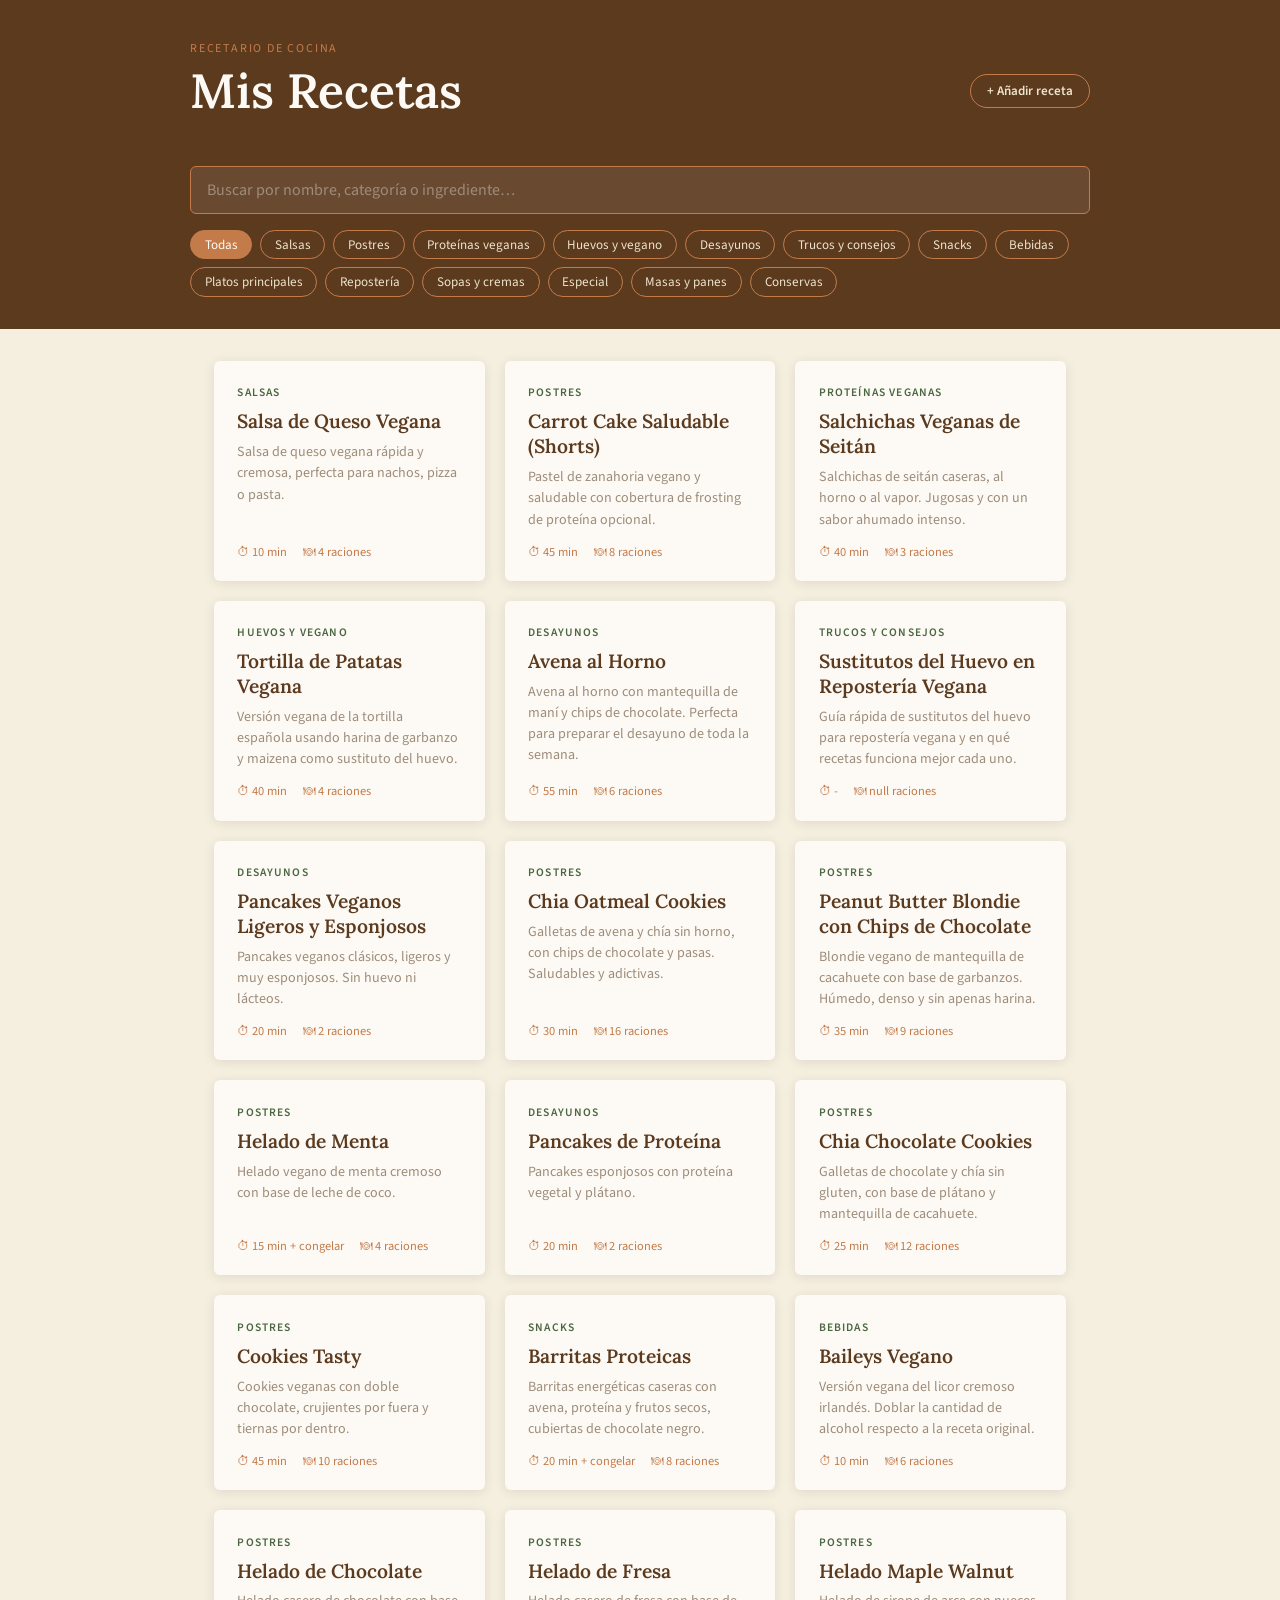
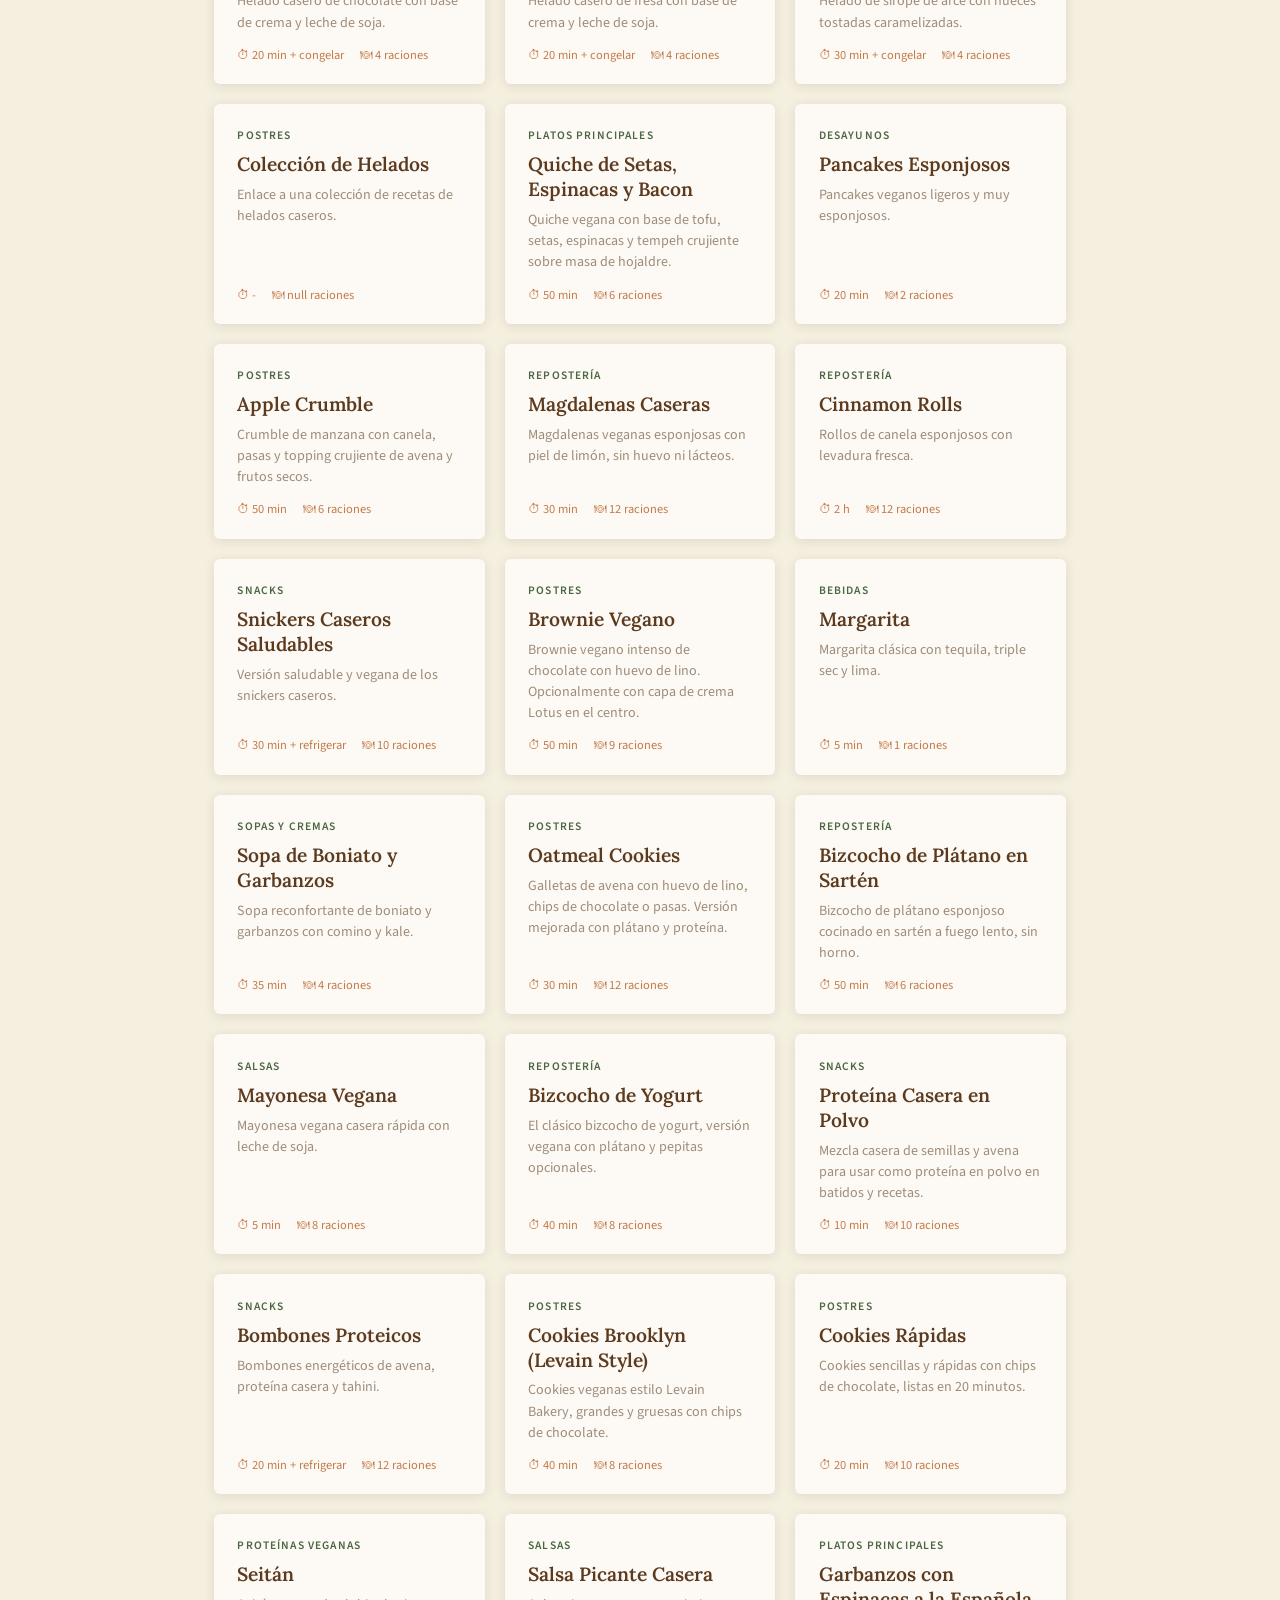
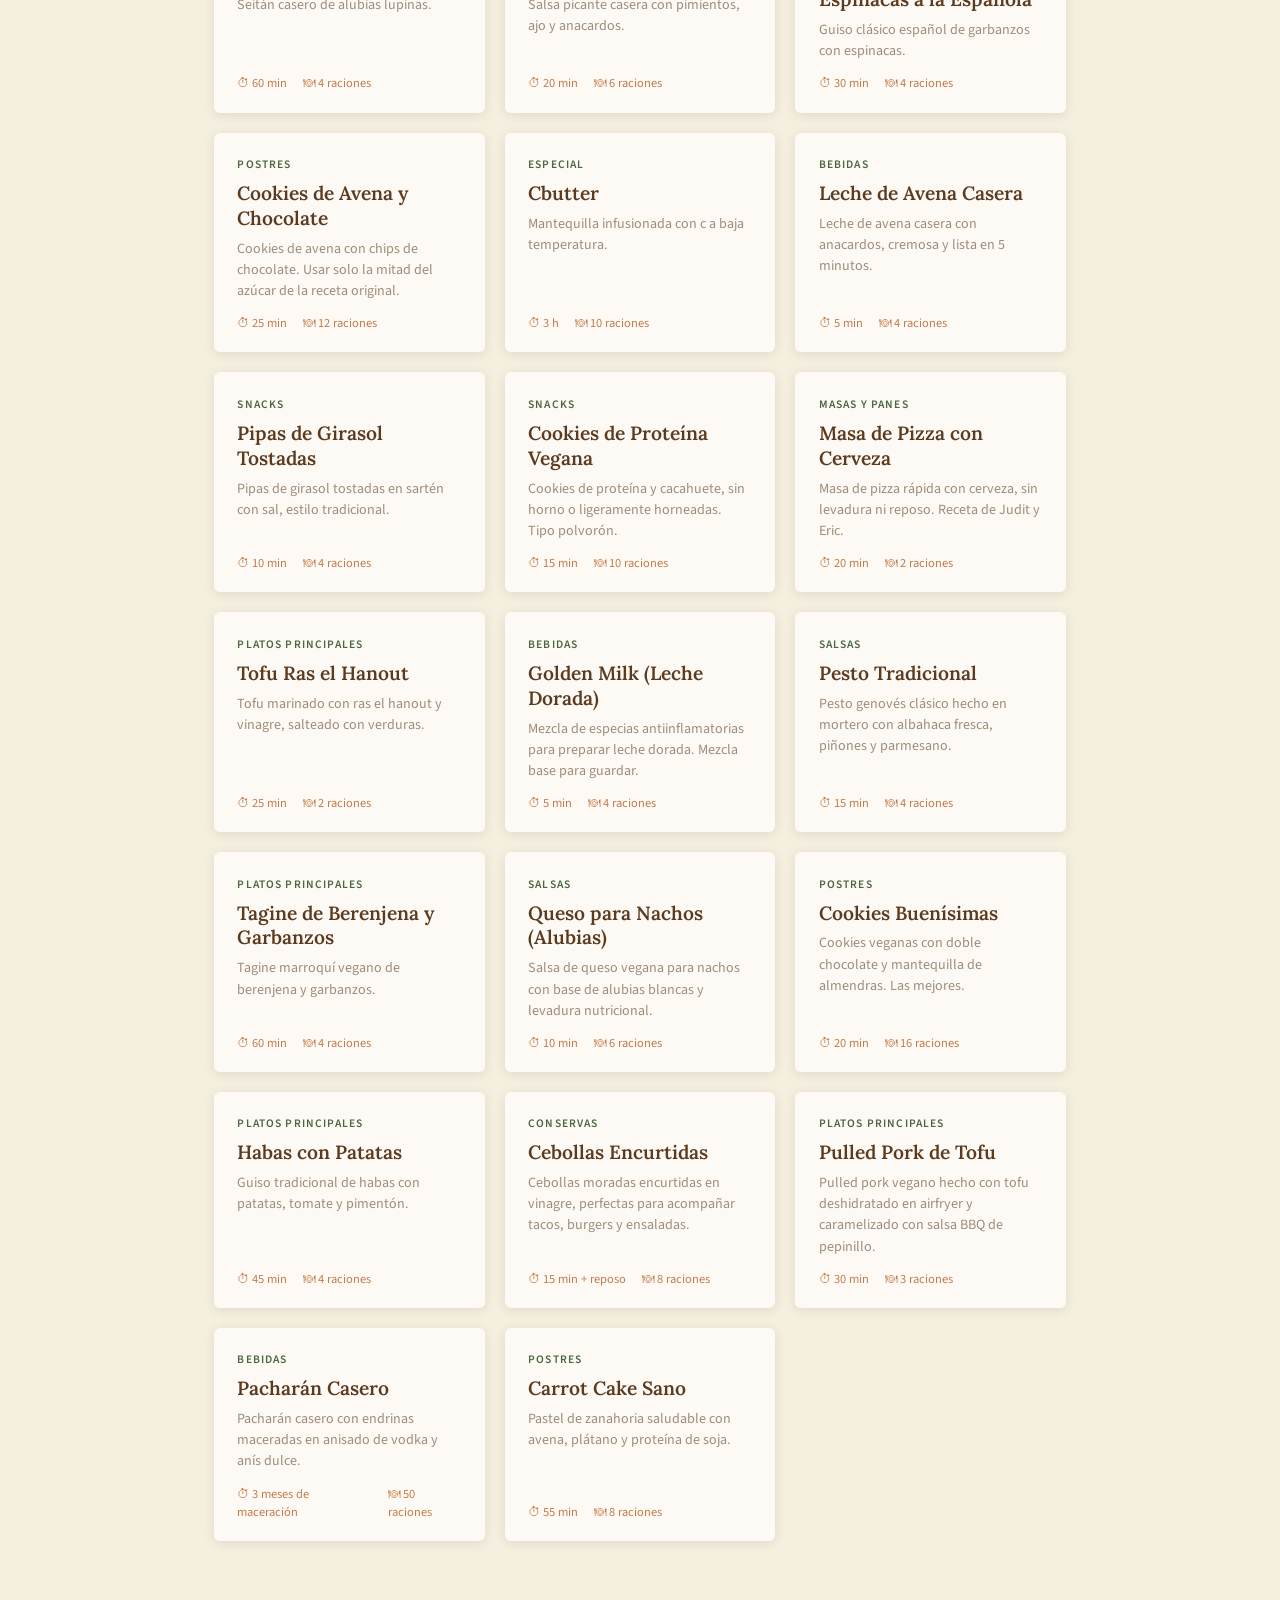
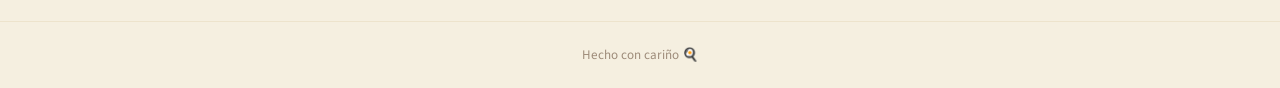
==== commit a896359b: "revertir sobrescritura completa del index por error" ====
--- a/index.html
+++ b/index.html
@@ -1,282 +1,51 @@
 <!DOCTYPE html>
 <html lang="es">
 <head>
-<meta charset="utf-8">
-<meta name="viewport" content="width=device-width, initial-scale=1, viewport-fit=cover">
-<meta name="theme-color" content="#0e7a4f">
-<link rel="manifest" href="manifest.webmanifest">
-<link rel="icon" href="icon-192.png">
-<link rel="apple-touch-icon" href="icon-192.png">
-<title>Tipos · Pokémon Esmeralda</title>
-<style>
-:root{--bg:#eef3ee;--card:#fff;--ink:#14231b;--mute:#5b6b62;--line:#cfdad2;--acc:#0e7a4f;--x2:#1b8a3c;--x05:#c0392b;--x0:#222;--x4:#0b5d27;--x025:#8e1f14}
-@media (prefers-color-scheme:dark){:root:not([data-t=l]){--bg:#0f1a14;--card:#182720;--ink:#e8f1ea;--mute:#98aaa0;--line:#2b3f34;--acc:#3fd391;--x2:#5fd77f;--x05:#ff8a7a;--x0:#cfd8d3;--x4:#8af0a6;--x025:#ff6b57}}
-*{box-sizing:border-box;-webkit-tap-highlight-color:transparent}
-html,body{height:100%;margin:0}
-body{background:var(--bg);color:var(--ink);font:16px/1.4 system-ui,-apple-system,"Segoe UI",Roboto,sans-serif;display:flex;flex-direction:column;padding-top:env(safe-area-inset-top,0)}
-header{padding:12px 16px 8px}
-h1{font-size:1.25rem;margin:0;letter-spacing:-.01em}
-header p{margin:2px 0 0;color:var(--mute);font-size:.85rem}
-main{flex:1;overflow-y:auto;padding:8px 12px 16px}
-section{display:none}section.on{display:block}
-nav{display:flex;background:var(--card);border-top:1px solid var(--line);padding-bottom:env(safe-area-inset-bottom,0)}
-nav button{flex:1;min-height:56px;border:0;background:none;color:var(--mute);font:600 .8rem inherit;font-family:inherit;cursor:pointer;border-top:3px solid transparent}
-nav button.on{color:var(--acc);border-top-color:var(--acc)}
-:focus-visible{outline:3px solid var(--acc);outline-offset:2px}
-.chip{display:inline-flex;align-items:center;justify-content:center;min-height:44px;padding:0 10px;border-radius:10px;border:2px solid transparent;color:#fff;font:700 .85rem inherit;font-family:inherit;text-shadow:0 1px 1px rgba(0,0,0,.35)}
-.picker{display:grid;grid-template-columns:repeat(3,1fr);gap:8px;margin:8px 0 14px}
-.picker button{cursor:pointer;opacity:.62}
-.picker button.sel{opacity:1;border-color:var(--ink);box-shadow:0 0 0 2px var(--bg),0 0 0 4px var(--ink)}
-.hint{color:var(--mute);font-size:.85rem;margin:4px 0}
-.card{background:var(--card);border:1px solid var(--line);border-radius:12px;padding:12px;margin-bottom:10px}
-.card h3{margin:0 0 8px;font-size:.95rem;display:flex;gap:8px;align-items:baseline}
-.card h3 span{font-weight:400;color:var(--mute);font-size:.8rem}
-.chips{display:flex;flex-wrap:wrap;gap:6px}
-.chips .chip{min-height:36px;font-size:.8rem}
-.none{color:var(--mute);font-size:.9rem}
-.badge{display:inline-block;padding:2px 8px;border-radius:99px;border:1px solid var(--line);font-size:.8rem;color:var(--mute)}
-.tw{overflow:auto;max-height:calc(100vh - 230px);border:1px solid var(--line);border-radius:12px;background:var(--card)}
-table{border-collapse:separate;border-spacing:0;font-size:.8rem}
-th,td{width:40px;min-width:40px;height:40px;text-align:center;padding:0;border-right:1px solid var(--line);border-bottom:1px solid var(--line)}
-thead th{position:sticky;top:0;z-index:2;color:#fff;font-size:.68rem;text-shadow:0 1px 1px rgba(0,0,0,.4)}
-tbody th{position:sticky;left:0;z-index:1;color:#fff;font-size:.68rem;text-shadow:0 1px 1px rgba(0,0,0,.4)}
-thead th:first-child{left:0;z-index:3;background:var(--card);color:var(--mute);font-size:.6rem;text-shadow:none}
-td{cursor:pointer;font-weight:800}
-td.m2{color:var(--x2);background:color-mix(in srgb,var(--x2) 14%,transparent)}
-td.m05{color:var(--x05);background:color-mix(in srgb,var(--x05) 12%,transparent)}
-td.m0{color:#fff;background:var(--x0)}
-@media (prefers-color-scheme:dark){td.m0{color:#111}}
-td.focus{outline:3px solid var(--ink);outline-offset:-3px}
-.legend{display:flex;gap:12px;flex-wrap:wrap;font-size:.8rem;margin:6px 0 8px}
-.legend b{font-weight:800}
-.msg{min-height:44px;margin:8px 0 0;padding:8px 12px;background:var(--card);border:1px solid var(--line);border-radius:10px;font-size:.92rem}
-.gen{font-size:.78rem;color:var(--mute);margin-top:12px}
-.m4{color:var(--x4)}.m2c{color:var(--x2)}.m05c{color:var(--x05)}.m025{color:var(--x025)}
-#q{width:100%;min-height:48px;padding:0 14px;font:inherit;color:var(--ink);background:var(--card);border:2px solid var(--line);border-radius:12px;margin:6px 0}
-#q:focus{border-color:var(--acc);outline:none}
-.pk{display:flex;align-items:center;gap:10px;background:var(--card);border:1px solid var(--line);border-radius:12px;padding:8px 8px 8px 10px;margin-bottom:8px}
-.pk img{width:72px;height:72px;image-rendering:pixelated;flex:none}
-.pi{flex:1;min-width:0}
-.pi b{display:block;font-size:1rem}
-.pi small{color:var(--mute);font-size:.78rem}
-.pi .chips{margin-top:6px}
-.pi .chip{min-height:36px;cursor:pointer;font-size:.78rem}
-.fav{flex:none;width:48px;height:48px;border:0;background:none;font-size:1.8rem;line-height:1;color:var(--mute);cursor:pointer}
-.fav.on{color:#e6a700}
-
-/* Diagrama de lógica de combate */
-.flow{display:flex;flex-direction:column;align-items:center;padding:4px 0 12px}
-.flowbox{width:min(780px,100%);background:var(--card);border:1px solid var(--line);border-radius:12px;padding:14px 16px;margin:0;box-shadow:0 2px 8px rgba(0,0,0,.04)}
-.flowbox h2{font-size:1rem;margin:0 0 7px}.flowbox p{margin:4px 0;line-height:1.45}.flowstart{text-align:center;border-color:var(--acc)}
-.flowdecision{background:color-mix(in srgb,var(--acc) 7%,var(--card));border-color:color-mix(in srgb,var(--acc) 45%,var(--line))}
-.flowdef{border-color:var(--x05)}.flowfinal{text-align:center;border-color:var(--acc)}
-.flowarrow{height:34px;display:flex;align-items:center;justify-content:center;color:var(--mute);font-size:1.4rem}
-.flowbranches{width:min(800px,100%);display:grid;grid-template-columns:1fr 1fr;gap:8px}.flowbranch{padding:10px;border-radius:10px;text-align:center;font-weight:700;font-size:.86rem}
-.flowyes{background:color-mix(in srgb,var(--x2) 13%,var(--card));color:var(--x2);border:1px solid color-mix(in srgb,var(--x2) 45%,var(--line))}
-.flowno{background:color-mix(in srgb,var(--x05) 10%,var(--card));color:var(--x05);border:1px solid color-mix(in srgb,var(--x05) 40%,var(--line))}
-@media(max-width:600px){.flowbox{padding:13px}.flowbranches{grid-template-columns:1fr;gap:6px}.flowarrow{height:28px}}                  
-</style>
+  <meta charset="UTF-8" />
+  <meta name="viewport" content="width=device-width, initial-scale=1.0" />
+  <title>Mis Recetas</title>
+  <link rel="preconnect" href="https://fonts.googleapis.com" />
+  <link rel="preconnect" href="https://fonts.gstatic.com" crossorigin />
+  <link href="https://fonts.googleapis.com/css2?family=Lora:ital,wght@0,400;0,600;1,400&family=Source+Sans+3:wght@400;600&display=swap" rel="stylesheet" />
+  <link rel="stylesheet" href="css/style.css" />
 </head>
 <body>
-<header>
-  <h1>Tipos · Pokémon Esmeralda</h1>
-  <p>Tabla de 3.ª generación (GBA) · 17 tipos</p>
-</header>
-<main>
-  <section id="tabla" class="on">
-    <div class="legend"><span><b class="m2c">2</b> muy eficaz (×2)</span><span><b class="m05c">½</b> poco eficaz (×½)</span><span><b>0</b> no afecta (×0)</span></div>
-    <div class="tw"><table id="grid"></table></div>
-    <div class="msg" id="cellmsg" aria-live="polite">Toca una casilla para ver el detalle. Filas: atacante. Columnas: defensor.</div>
-  </section>
 
-  <section id="atacante">
-    <p class="hint">Elige el tipo del ataque:</p>
-    <div class="picker" id="pickA"></div>
-    <div id="outA"></div>
-  </section>
+  <!-- CABECERA -->
+  <header>
+    <div class="header-inner">
+      <div class="header-top">
+        <div>
+          <span class="header-eyebrow">Recetario de cocina</span>
+          <h1>Mis Recetas</h1>
+        </div>
+        <a href="/admin" class="btn-admin">+ Añadir receta</a>
+      </div>
+      <div class="search-wrap">
+        <input type="text" id="buscador" placeholder="Buscar por nombre, categoría o ingrediente…" />
+      </div>
+      <div class="filtros" id="filtros"></div>
+    </div>
+  </header>
 
-  <section id="defensor">
-    <p class="hint">Elige el tipo del Pokémon que recibe el ataque. Toca un segundo tipo si es de doble tipo; vuelve a tocar para quitarlo.</p>
-    <div class="picker" id="pickD"></div>
-    <div id="outD"></div>
-  </section>
+  <!-- LISTADO DE RECETAS -->
+  <main>
+    <div class="grid" id="grid"></div>
+    <p class="sin-resultados" id="sin-resultados" hidden>No se encontraron recetas.</p>
+  </main>
 
-  <section id="dex">
-    <input id="q" type="search" placeholder="Buscar por nombre o número" autocomplete="off" aria-label="Buscar Pokémon">
-    <p class="hint" id="dexhint"></p>
-    <div id="dexout"></div>
-  </section>
+  <!-- MODAL DETALLE -->
+  <div class="modal-overlay" id="modal-overlay" hidden>
+    <div class="modal" id="modal">
+      <button class="modal-cerrar" id="modal-cerrar" aria-label="Cerrar">✕</button>
+      <div id="modal-contenido"></div>
+    </div>
+  </div>
 
+  <footer>
+    <p>Hecho con cariño 🍳</p>
+  </footer>
 
-  <section id="logica">
-    <div class="flow">
-      <div class="flowbox flowstart"><h2>⚔️ INICIO DEL COMBATE</h2></div>
-      <div class="flowarrow">↓</div>
-      <div class="flowbox flowdecision"><h2>1. 🔎 Comprobación de ataque</h2><p>Compruebo el tipo del enemigo → ¿qué debilidades tiene?</p></div>
-      <div class="flowarrow">↓</div>
-      <div class="flowbox flowdecision"><h2>2. ⚔️ Comprobar mis ataques</h2><p>¿Alguno de mis ataques es eficaz contra el enemigo?</p></div>
-      <div class="flowarrow">↓</div>
-      <div class="flowbranches"><div class="flowbranch flowyes">SÍ → Ataco con ese ataque</div><div class="flowbranch flowno">NO → Reviso los ataques de mis Pokémon disponibles</div></div>
-      <div class="flowarrow">↓</div>
-      <div class="flowbox flowdecision"><h2>3. 🔄 Buscar otro Pokémon</h2><p>¿Alguno de mis Pokémon disponibles tiene un ataque eficaz?</p></div>
-      <div class="flowarrow">↓</div>
-      <div class="flowbranches"><div class="flowbranch flowyes">SÍ → Saco ese Pokémon y utilizo el ataque efectivo</div><div class="flowbranch flowno">NO → Paso a modo defensivo</div></div>
-      <div class="flowarrow">↓</div>
-      <div class="flowbox flowdef"><h2>4. 🛡️ MODO DEFENSIVO</h2><p>Compruebo el tipo de los posibles ataques del enemigo.</p></div>
-      <div class="flowarrow">↓</div>
-      <div class="flowbox flowdef"><h2>5. 🧱 Buscar resistencia</h2><p>¿Cuál de mis Pokémon es resistente a esos tipos?</p><p>→ Saco al Pokémon que mejor resista los posibles ataques del enemigo.</p></div>
-      <div class="flowarrow">↓</div>
-      <div class="flowbox flowfinal"><h2>6. 💥 Elegir ataque</h2><p>Utilizo ataques que tengan el <strong>mayor número de potencia</strong></p><p>y cuyo tipo sea <strong>neutral (daño ×1)</strong> contra el tipo del enemigo.</p></div>
-      <div class="flowarrow">↓</div>
-      <div class="flowbox flowstart"><h2>🔁 CONTINUAR EL COMBATE</h2></div>
-    </div>
-  </section>
-  
-  <p class="gen">En Esmeralda, el ataque es físico o especial según su tipo, no según el movimiento. Habilidades como Levitación, Absorbe Agua, Absorbe Elec., Absorbe Fuego o Superguarda pueden cambiar estos resultados.</p>
-</main>
-<nav>
-  <button data-s="tabla" class="on">Tabla</button>
-  <button data-s="atacante">Ataque</button>
-  <button data-s="defensor">Defensa</button>
-  <button data-s="dex">Pokédex</button>
-  <button data-s="logica">Lógica combate</button> 
-</nav>
-
-<script>
-const T=[
-["nor","Normal","NOR","#9a9a7a"],["fue","Fuego","FUE","#e8620f"],["agu","Agua","AGU","#3d7be0"],
-["ele","Eléctrico","ELE","#b58a00"],["pla","Planta","PLA","#4a9e32"],["hie","Hielo","HIE","#3ba7a7"],
-["luc","Lucha","LUC","#b32620"],["ven","Veneno","VEN","#9030a0"],["tie","Tierra","TIE","#a8801f"],
-["vol","Volador","VOL","#7a68d8"],["psi","Psíquico","PSI","#e0407a"],["bic","Bicho","BIC","#7f9410"],
-["roc","Roca","ROC","#8a7420"],["fan","Fantasma","FAN","#5e4a8a"],["dra","Dragón","DRA","#4b2cd8"],
-["sin","Siniestro","SIN","#5b4636"],["ace","Acero","ACE","#6f7f95"]];
-const ID=T.map(t=>t[0]), INFO=Object.fromEntries(T.map(t=>[t[0],{n:t[1],a:t[2],c:t[3]}]));
-const FIS=["nor","luc","vol","ven","tie","roc","bic","fan","ace"];
-// atacante: [muy eficaz, poco eficaz, no afecta]
-const D={
-nor:[[],["roc","ace"],["fan"]],
-fue:[["pla","hie","bic","ace"],["fue","agu","roc","dra"],[]],
-agu:[["fue","tie","roc"],["agu","pla","dra"],[]],
-ele:[["agu","vol"],["ele","pla","dra"],["tie"]],
-pla:[["agu","tie","roc"],["fue","pla","ven","vol","bic","dra","ace"],[]],
-hie:[["pla","tie","vol","dra"],["fue","agu","hie","ace"],[]],
-luc:[["nor","hie","roc","sin","ace"],["ven","vol","psi","bic"],["fan"]],
-ven:[["pla"],["ven","tie","roc","fan"],["ace"]],
-tie:[["fue","ele","ven","roc","ace"],["pla","bic"],["vol"]],
-vol:[["pla","luc","bic"],["ele","roc","ace"],[]],
-psi:[["luc","ven"],["psi","ace"],["sin"]],
-bic:[["pla","psi","sin"],["fue","luc","ven","vol","fan","ace"],[]],
-roc:[["fue","hie","vol","bic"],["luc","tie","ace"],[]],
-fan:[["psi","fan"],["sin","ace"],["nor"]],
-dra:[["dra"],["ace"],[]],
-sin:[["psi","fan"],["luc","sin","ace"],[]],
-ace:[["hie","roc"],["fue","agu","ele","ace"],[]]};
-const mult=(a,d)=>{const r=D[a];return r[2].includes(d)?0:r[0].includes(d)?2:r[1].includes(d)?.5:1};
-const sym=m=>m===2?"2":m===.5?"½":m===0?"0":"";
-const chip=(id,x="")=>`<span class="chip" style="background:${INFO[id].c}">${INFO[id].n}${x}</span>`;
-
-// Navegación
-function go(id){
-  document.querySelectorAll("nav button,section").forEach(e=>e.classList.remove("on"));
-  document.querySelector(`nav button[data-s="${id}"]`).classList.add("on");
-  document.getElementById(id).classList.add("on");
-  document.querySelector("main").scrollTop=0;}
-document.querySelectorAll("nav button").forEach(b=>b.onclick=()=>go(b.dataset.s));
-
-// Tabla completa
-(function(){
-  let h='<thead><tr><th>Def →<br>Atq ↓</th>'+T.map(t=>`<th style="background:${t[3]}">${t[2]}</th>`).join("")+'</tr></thead><tbody>';
-  for(const a of ID){
-    h+=`<tr><th style="background:${INFO[a].c}">${INFO[a].a}</th>`;
-    for(const d of ID){const m=mult(a,d);
-      h+=`<td data-a="${a}" data-d="${d}" class="${m===2?"m2":m===.5?"m05":m===0?"m0":""}">${sym(m)}</td>`;}
-    h+="</tr>";}
-  const g=document.getElementById("grid");g.innerHTML=h+"</tbody>";
-  const names={2:"muy eficaz (×2)",.5:"poco eficaz (×½)",0:"no afecta (×0)",1:"daño normal (×1)"};
-  g.onclick=e=>{const c=e.target.closest("td");if(!c)return;
-    g.querySelectorAll(".focus").forEach(x=>x.classList.remove("focus"));c.classList.add("focus");
-    const a=c.dataset.a,d=c.dataset.d;
-    document.getElementById("cellmsg").innerHTML=`<b>${INFO[a].n}</b> contra <b>${INFO[d].n}</b>: ${names[mult(a,d)]}`;};
-})();
-
-// Selectores
-function picker(el,onTap,state){
-  el.innerHTML=T.map(t=>`<button class="chip" data-id="${t[0]}" style="background:${t[3]}" aria-pressed="false">${t[1]}</button>`).join("");
-  el.onclick=e=>{const b=e.target.closest("button");if(b)onTap(b.dataset.id)};
-  return ()=>el.querySelectorAll("button").forEach(b=>{const s=state().includes(b.dataset.id);
-    b.classList.toggle("sel",s);b.setAttribute("aria-pressed",s)});
-}
-const block=(title,sub,ids,cls)=>`<div class="card"><h3 class="${cls}">${title} <span>${sub}</span></h3>${ids.length?`<div class="chips">${ids.map(i=>chip(i)).join("")}</div>`:'<div class="none">Ninguno</div>'}</div>`;
-
-// Atacante
-let A=null;
-const markA=picker(document.getElementById("pickA"),id=>{A=id;markA();renderA()},()=>A?[A]:[]);
-function renderA(){
-  if(!A){document.getElementById("outA").innerHTML="";return}
-  const r=D[A];
-  document.getElementById("outA").innerHTML=
-   `<div class="card"><h3>${INFO[A].n} <span class="badge">Ataque ${FIS.includes(A)?"físico":"especial"}</span></h3><div class="none">Efectividad de sus ataques contra cada tipo</div></div>`+
-   block("Muy eficaz contra","×2",r[0],"m2c")+block("Poco eficaz contra","×½",r[1],"m05c")+block("No afecta a","×0",r[2],"");
-}
-
-// Defensor (1 o 2 tipos)
-let S=[];
-const markD=picker(document.getElementById("pickD"),id=>{
-  S=S.includes(id)?S.filter(x=>x!==id):[...S,id].slice(-2);markD();renderD()},()=>S);
-function renderD(){
-  const out=document.getElementById("outD");
-  if(!S.length){out.innerHTML="";return}
-  const g={4:[],2:[],.5:[],.25:[],0:[]};
-  for(const a of ID){const m=S.reduce((p,d)=>p*mult(a,d),1);if(m!==1)g[m].push(a)}
-  out.innerHTML=
-   `<div class="card"><h3>${S.map(s=>INFO[s].n).join(" / ")} <span class="badge">${S.length===2?"Doble tipo":"Un tipo"}</span></h3><div class="none">Daño que recibe según el tipo del atacante</div></div>`+
-   (S.length===2?block("Muy débil a","×4",g[4],"m4"):"")+
-   block("Débil a","×2",g[2],"m2c")+block("Resiste","×½",g[.5],"m05c")+
-   (S.length===2?block("Resiste mucho","×¼",g[.25],"m025"):"")+block("Inmune a","×0",g[0],"");
-}
-
-// Pokédex (tipos de 3.ª generación, sprites de Esmeralda)
-const DEX=[[25,"Pikachu",["ele"],"iVBORw0KGgoAAAANSUhEUgAAAEAAAABABAMAAABYR2ztAAAAMFBMVEXNzbT//////3v/7gDuvQDFiwCDUgD/AP//AP//AP//SkrmAAC0AABqamoQEBD/AP9rriIfAAAAAXRSTlMAQObYZgAAAdZJREFUSIntlDFPg0AUx2+QG/kIDhC/gO/qYtOFB5sMAh2NKcjYD2Yc3XTTyXR0xTQpdtCUz+C7QmnhXtvBzfgSkub+P/7vf8frCfG3yj4GVPPfAqvqSIRiF2Ds7OKjXbSrggPeN4v2agfeAaBZtLyi4PIsIKx/RFB8cEDUADHAFbvlBpAAMGJ3fKLCBP1xSkDIGQgLE8dxFenI6kJkDpXW6waJ0QJqQE3rrO5tD0jh3HFU5am1YLnQB+JK5z9dqPVmrkH1AGt0qoFVDcSuwqALyNGKAN2CBMtR2AeyQQkZIZePOD/xAA3gC8ADiODpGZcpvW8A3x4MZjOPgGAyRhOQ9gvA7B7gaTaJnEwDYQeY5AS8PQAMX1MYaCCYdwxcRV9pSBAE9JR9nT620oKuFFRo6iJDP2oIQAJ6x0gjif5GV7jsBVxXiVsD8ut3IIu0NQiF5Cw2EZR/K2mbhoVsI8TTBeLUMLC2GVNOF9sIASIz9jLf7IFOgUkoJmdpC5Tc3CeDi6YDhnbCWGT1SepJCZd5bFpYiJkH9STlU+6/meF6Sqhy/jorsWyAPZeZrBrdZ9/XVVV35ih2y14yo9QlPm8OX6cySQ4aCDk+BviHIuo6euX/1776AQcQxQAcCes7AAAAAElFTkSuQmCC"],[26,"Raichu",["ele"],"iVBORw0KGgoAAAANSUhEUgAAAEAAAABABAMAAABYR2ztAAAAMFBMVEXe3t7/////5lr/xQDunACsWiD//4P/7gDmtCC9g0GcajmLUjFzSghqamoQEBDmAAAUeJFtAAAAAXRSTlMAQObYZgAAAsdJREFUSInN1c9rGkEUB/C5CKKLILTJqRelPZUcnC2F0gaabCiV4CEmx+bSdg3eiiFbQimejPTQQ3PSFtmTklHEg4USgwi2EJOl0H8gLNEeqrD/Qvtm1h87s0OPpXOIC+/je991nwah/+qYnmtLUg95gFKRgKoHDLoSUDBRb9bg03vJhD2k2LMGDQkIZudAKZ/3/KCaRYMpGBAZKOQXoFH0g5Buhkr2dELjjSRjxlRKzVkEEYQg4wKcEh8ImqgKdzkF48bRoQiyqHoIresQwrIAvG7wKYO6WXCB8i0WnzSODFvhQFXPHjBwthaL40nn/C2NxQHdoKDTjsUwTnW6NvfsAWQMIw/xO2tQx6ozSgkhKYC3jNswAI6mabYADAYibdrgCqua1pMCtAUNHt0aAkiJoDYHq1fDJ4bYomoQBp7RBI56kNn3AbNGwY8hFQxURMB22nGBYexrT7n7CMIAAIEVvEIFzcC3CLEEKPAcJ3D/oWVBnW8xAy/u3bX6g1Lp87bQYgrQCO/8To8J+XB7W2hx5IIIxhamIEaHeO+0lndfrT48THLCHgf3aQbdHYN9pg/[base64]/SRuI3z82ZAurd3Rd39vxT4DjtNB1HGtQLxbT2NeAxmhFaPpdx7HDUoA6ZxBvA8HvQ1i8SzeF07+Arz7UUV+VZEBjuo3d77QiBRGHHKuaQy/Dx+pHCSCEVFgdKSflpiSjA/Hdq8vTugwszuW4Kfuv5Jk26fojCNP+Xv+n5w9Aqze0AkCwHgAAAABJRU5ErkJggg=="],[27,"Sandshrew",["tie"],"iVBORw0KGgoAAAANSUhEUgAAAEAAAABABAMAAABYR2ztAAAAMFBMVEXV1bT/////AP/m5gDVvQCsiwCDUhD/AP//AP//AP+0tKTNzb3u7t6Li4tSUlIQEBD+/3siAAAAAXRSTlMAQObYZgAAAb1JREFUSIntk79O6zAUxrM0G63uA0Af4tgd2yFOJkSRHHdCSqW4WajgpRBD57IQiQ6Iu/Qo0n0A/unShaIIKSELCOPSqdQuO+Ks38/nfP587Di/9XPL7X+jx8ebgbjV2SQfVzDsbmivgDA7kKiCAgAJbMdBAqVCgP9sAaQHIvS4YH1Li54n9AROQpuJnk8/AdazADWhASFUaTPhvEAooHOrmA3Qt6TQQWV2Wb9zCrUELowu6zu5eioItG9fzcDW0U70lvnaZDpbAu6qlRxmHZVzIIfpwxKIV4F7j4RKAQTTi2UQLl8F6h6FLjI2TMuB0FItbu2vmhhwHuZ/xHRy+vlcSeur1Ya+Y5lPJ48D0EklnKytXsGBo3q6uuTsOYFgPc9FC0QUQIMEQibXA69iDzE74GFS6AaGxWp4u4j/OGVSMSkNcUoSIObcD8ZlZZrgwv+HIWZ/2eG4jErD93H3tpu7mM2TdLzXbBp2QrazJkW8mWtgMlnXnbh9c01xmqbpSSlMSxXHhA3SRZ1II8A18LLQzwPfuNi1AjQwGo3OIj8yAY4GKq2PZpFxgk6Sdfu5Uu+NShl1x1GVRfitH1MfFw7OcdNh474AAAAASUVORK5CYII="],[28,"Sandslash",["tie"],"iVBORw0KGgoAAAANSUhEUgAAAEAAAABABAMAAABYR2ztAAAAMFBMVEXV1bT////27lrexSC9pACDYgDu7t7Nzb2Li4tKSkrNtEqcexB7WgBaMQAQEBD/AP+qEVVIAAAAAXRSTlMAQObYZgAAAsZJREFUSIntkrFq21AUhu+SqZagfYNe9Ql6XWgHa0iUkCWmmJrQJUMHOVk7RO7SJeDYS+jQpnioH0AiL+AraewQS0HYpRQ5MsJ2SGo75xl6rimNJNuB7jlwJcH57n/+c3QIeYj/DsDj3gd0YkLa8T3AOV5v44lWAjwmbTxhQEhuKWC5CARz4HxZqZzJ4w6/IOHZAiBFfwG3w30B5Kw0kLOiOWDxKfeC0AqyAPobzE1wl9v+hAfn3Mn6swdECk3Oud0DAVws+PNi6SzEvNdVbb+/DLiQLGcqADbzXTsDiBreLVaeel5XmfVdLws8EhIhmhSAyhcBqY0SPpoEr0tVy/VnyT6jKCJ4GwGL81mPqqbbmw0SwMS0or6J/[base64]/f6s1RufZHykiRKLZdyifHFN2z6uNshN3WimgKGKh7LNK7IH9WMjln7VjZTEMBZGtTfaW0JaADE5EY9EiNGP6DPU/7Awon8xeq7kt/aP45WAPGJ5Xd8/WS2xBlDBOa2WIHODcC/wEKvjD2WBtwodTnU8AAAAAElFTkSuQmCC"],[37,"Vulpix",["fue"],"iVBORw0KGgoAAAANSUhEUgAAAEAAAABABAMAAABYR2ztAAAAMFBMVEXV1bT/////5rT/3pQQEBDunErNeymsWgj/g0reaim9SgCUMQD2vXvenFrFezmDOQDFNd/LAAAAAXRSTlMAQObYZgAAAjNJREFUSIntk7Fv00AUxi2UKRXcH8DWuRvMyIMlcKTIE1lZ0rAgZUHygtT13CWLh9wtt3hobrGQmBBiZeDcLhlzMUIZTRKBk9pW0uPZRah24swd+uTt/d573/v8TtMe4v4FV4fzTUz0g/[base64]/TwRt4TH/RFY4RK3DNwcF6vKactv8REjO8Dv4wiAaSRnLQ7nR1h1xJMc+JVDGQAeiKw8AgRAsIAx05lVALSyBfrzIgcCADTD0DNevUvULwCZA4Ux2g7wXATqP7AbqBe/64dgxbwe6HWfbQFY7AdOOwAoS07n+984etNZdboxMoyFvh9Y9U9fd/V17+2O/H/A+my17mrWmb2/gQbmrNcxrF/T4BapK36IexF/ARWteUTFu0QbAAAAAElFTkSuQmCC"],[38,"Ninetales",["fue"],"iVBORw0KGgoAAAANSUhEUgAAAEAAAABABAMAAABYR2ztAAAAMFBMVEXe3t7/////aineIBC0EAD/AP//AP//AP//AP//AP//AP//7qT/1WrVnEqcYhAQEBCRLqgGAAAAAXRSTlMAQObYZgAAAsVJREFUSInNlEGSmzAQRalUdqnBJ8gJcoup3FrE3mRHS3g/tGCPJNhbQH4L7AHH9i5V0cpGT939u7+UZf/zCu2LzXzIwq/zC6Abgqpehe+CKkIIzzMclSIs86yMAEAVpNk+3n9L20Q8z49CvJ2/KXV0kiHL5ocFdIrMSWoYHldYXAoyHxHAE6X+UmjzseZ4DBAbrp7n8IE8AdBEOxEhnPPUu1x5yV/[base64]/afKiSR1VhtAANXO+WFNc+mkUmVTyyt40LatobLhYLoL217BvnOgH0p12cuEc+IT6PkBvIUa1vhoMXqL4BHvmdILdJQYV8kqs0NpZDScho4IdsC5gEYN92hZaS3NTsAHYJYOtVoSGqdmO/B2Q+mieHJolqF+ymD9iy84wYTSlNBKCj2wCQaWAmE/[base64]/Pf88WN6nJ+q1jdgvXt2cYcn78EEMQTvbPNpdUrzb/wfoDhaNQClQQinMAAAAASUVORK5CYII="],[39,"Jigglypuff",["nor"],"iVBORw0KGgoAAAANSUhEUgAAAEAAAABABAMAAABYR2ztAAAAMFBMVEXV1bT////Nvf+Ug/9zYt5BMZycaiBzQRjm5uakMQDVOTEQEBD/zcX/rKTmc2KkMRBd/H4aAAAAAXRSTlMAQObYZgAAAV9JREFUSIntkT1Ow0AQhX0BYgUpLShnCEcwNTKyay4CuU869yuTHsZ2SWHGhjre3QiEKPyzzK5CxSwXSF5hWX6f37ydDYKTjl4zw359+30Lu5YDuioLAi325BcPewbYQZtNAHo/QL3OGKDPGw2AqLtCsMC3UAMUiAi1DzADBZB8wLayAS0RLywQ3hPQ5rXNWHOnCEsDxVjnZqIhjB+cvV9aoJ3PJbKLkucplaw/0vQCkesgl4s7KB6XizSWyHSYlfEi7gU9LaC5jkl0O0CZXCcE7DxAR0AUxcgAMw2fqxsA+FpdjRzQVVDSqoGeRnLAUJEJzwLcdTR/gRBfCXjaHADmFKO0ERu6L7ouxewhHG2EDRhQKXaTbgjlj2pigRAPMkYxFWwLZ7emUYpZpI2Q7n/M+QqkSboGO0/AgSBAewJoiFGKgK3PD4zqhfAPoIPaesI7gICm95pOvfjfP+no9QPwGikEJVJoBAAAAABJRU5ErkJggg=="],[40,"Wigglytuff",["nor"],"iVBORw0KGgoAAAANSUhEUgAAAEAAAABABAMAAABYR2ztAAAAMFBMVEXm5ub///+U3s1zvaxSnIsgWmKcaiBzQRjm5ubNzc0QEBD/7sX/xaz/nIP/WkqcOQB4n5FsAAAAAXRSTlMAQObYZgAAAkJJREFUSIntkzFv00AUx29myOmQKhWpVKrEzKdoP0CqeuCTWAoCVi+wM0DTqdJByFipjoqyps/xiBTxbDqwJO4lYUxsH3cOTS7nq8oOb7F0/5/+7/nd/wj5d6rx4yHgarb6Tmf3AOHX6ptB7AZoGM4qLoa2m5h8uVLKspffByz5p8sKiNcAlVKaAO+16TXE5Xh1IMswDC+NKS/[base64]/waoXVbDAHZV+m2dUAMIMLH3oGq+BTgyd7bpEDhmJOTRRn/r6qAsdoPKPwjeuQyIHAd3lbgeVgkg/+gfFrzuQEOVIvle1ylHTGvEsgeREHLBeVcFErH2MFTUk8UqRlQTtUVQTNcpo7nrshbGCS2F80cNgtuh/V+/AQh5p62jJ1rCAAAAAElFTkSuQmCC"],[41,"Zubat",["ven","vol"],"iVBORw0KGgoAAAANSUhEUgAAAEAAAABABAMAAABYR2ztAAAAMFBMVEXm5ub////V1dViYmIQEBD/AP/Nxf+spO57c71SSoP2g97Vc720UpxzIFr/AP//[base64]/dp0whrPq9NjUlw2HAWPcL08XP1SeLa8bDjFjG4+FMA1+toCJTMp76QmHA0QTgVh5JPLqbtnKyBE3cwaIsj0E1gAh8bIJxKwGpOo3NoCCEFsgz24voEXwTcggzbLnWRMAwje3Mkmz51ZZK65CEJHfuOpAyhBEitx3ApCYECQ6SR/btcLe0x4kOn9UzRG1ojPTNUAan+c3yuGw/msIDwVfL9Mnh/37Ew8HkgaH0/ztyBEBhg8vYjFhIZ/mr64IMLx+iCbHeu1WyhkB4G2lG+jvfKUCNzC8PdVLhyjmAc5dALyyAkBMtptli0gpzVohRvzCBex8owcyNgD7eIQsYJfu03EJhC4AqFESdgMFkUiToQsY7VEaGBPnFLDzfbQ/9j2z/s4p9BijA/0rNBY0cE4BoA1M78QnHRkq9QJh8eoWET3AYNYH+D2AqI5OhaXLpw7m6JQHPYBR7z+L1wf8h/oHgYXbkDQGTTwAAAAASUVORK5CYII="],[42,"Golbat",["ven","vol"],"iVBORw0KGgoAAAANSUhEUgAAAEAAAABABAMAAABYR2ztAAAAMFBMVEXm5ub////V1dViYmIAAADNxf+spO57c80xMYvNarSsSpSLKXNqCFL/AP//AP//AP9t8J4XAAAAAXRSTlMAQObYZgAAAnFJREFUSInFlU9q4zAUxr0IjBfZFIaZWQ+FHsA9gENEnZRsCi0zByj2LMsgKi2yyCKxvOgFFLwMDBY5RBeBtsKHmvckO5HjP7thBCG2vl8+fe9Jdjzv/[base64]/5kxjphWRd3IkdERIKDHv68YzEGri2MXCMhFAQAL0zi+/ApHOJrnTqO9BW5FTj3O4zi5gDUILaQ+NRoIiJxzj4NBwjLGGfQ+dwFsZc7CT3eTL4x+J2wNS0rtAnOzF/7DRULJhOCJhQkXgGbnJfU2PyiBEd3uCVlIF4Bma/W23vxEncyWWMDBBSCEVnu2uftsAPdk1CFyJVWZ3RuA9ABS7e6NTsSqDWh1IHr3gPL02jwCo0aGsYatG5MNAkFggLSx0Ohgvm4qADc0aSaxfv4jrBAEWIaftIOAkQWuabZKWdgBeGkFMJ62X0tViGkAjSDiuaMZNsQ0mHyjnp/2AAn24Qrsb3oAQSfTGb43ewCxZpNLgQVEPcAs4oKh5ofdEUJfMN6pWeAXfEi/DlX2a2ZkjwO/xr+WOKZDBDw3jHVXZ4dga9JTfrUE6Sv/346/sYdI97dJDn4AAAAASUVORK5CYII="],[43,"Oddish",["pla","ven"],"iVBORw0KGgoAAAANSUhEUgAAAEAAAABABAMAAABYR2ztAAAAMFBMVEXe3t7/////vTn/SgC9/3Oc1UpzrDFSYin/AP//AP//AP+UtMVzlKRKaoMxSloQEBBvsp9RAAAAAXRSTlMAQObYZgAAATFJREFUSIntkjFSwzAQRVXFFfZFoOIKkk+QlUqniKWSFEE6nH2DyCloKIgIPQFTMKnMiDW1VgdgvO1/+/9+jRhbZpnMuE1et1ztcnrBW+lIVe/YnrcqkkBrHK+hof1X0vBaZIBCYgIChUumGKyw51vRFFY/pICt2zi+3kJjtf5KAqCckGswOm3AVnWrhAQwzqVfsxBSCQXwCADSpUL2YIQBabVyIFPANyhrtLQOPZJXVLVGwBjdpg0Yu+q5gUYgXYNVaKAt6iZtgARmXDM6Y/Ecn2Okf0zZeR/CG6mz90OPwCsNvNz2/i4D3HR/EXRG2XX3pyEEskR56J9OIQOwi58jzvSRk/eYcKYdqlkP05G2+EB9HOiMz8sY44U+ovTz8pSpOczLP5kWY8Tlii6xzL+fXyirnIEpWV9lAAAAAElFTkSuQmCC"],[44,"Gloom",["pla","ven"],"iVBORw0KGgoAAAANSUhEUgAAAEAAAABABAMAAABYR2ztAAAAMFBMVEXe3t729vb/xVL/cwDuSgCcMQDV1dXVpGKkczGDUhBiMQCUtMVzlKRKansQMVoQEBDH6m7tAAAAAXRSTlMAQObYZgAAAl1JREFUSIntkr9v01AQxz1gCSI1T1mqLF0cMRfF6cISqX2MKKgkrBEbSwcme81Cz14YqbsYiaEhS/4AIyEhxudWlRjzku7BjiUnwpFwH+c0SLUdw4DY+pXyQ7mPv3f3vUjSnf6LSoPBH+sPTgDWROfZJuCdpvcgSL7JtLXJQNM0gOH7GyLID2AOXg+jIZgrop3rUTrTYaA2QdPNFZDr0Uf/D4/FD/xILNrNLHCsaaaIwDzWVnPuZ4H7WkXvazrAmV45laR7ym52BL2CD+MWJlRsSd7PA5C4az14C2B3nqvKoxxQ7a8cjKhq0wO1nl2zBEYfkhmMyLApVfcydbmztKKXAFBFYEjpk4yBTCkC2wC9V1ZkzRetTNDyQYO2rCUa9AzrI3bIHuJQUSntLk/[base64]/J+e7F2zL5iDeHHEOXPHOaAcdkdfMSm6s30Uj9xJDph+FjH7Rim/vNwZx3yWA767k3iESeESfFwW+RnwN4LTrWMo0PoW+f438iXiJXW/wKDMfOyDui4wwJx84uHZijpIHmc+Fif5jH5bYIIIxKxwCY+PggS4KLTw+ApwCy3KPr6RTYe4LVKc1Frx3wCy4VJ3+mf9ApM2W0GsnhUTAAAAAElFTkSuQmCC"],[45,"Vileplume",["pla","ven"],"iVBORw0KGgoAAAANSUhEUgAAAEAAAABABAMAAABYR2ztAAAAMFBMVEXe3t7/////5pzmrFq9gzH/rIP/e1LeYjGkMSD/3t7/tL2UtMVzlKRSc4MgQVIQEBB84O8vAAAAAXRSTlMAQObYZgAAAmdJREFUSInllLFu2zAQhjV6qfUOygN0cPcAhfdMNJAHCG13yaZTJmWpzSGApiagHqBF/QQFZKBbUaB0+gKl2z22Y9hAZCAxmCMlVbItKXPRmwT9n/7770jbsv67aiilWI3O3hNKgS0rdUI6lHcBKojGGeEUHQD8QKnNITCgdES7cHEDG5cQEuz7MMYGqHuYc4BepNPbIRoM3XtB7K8cx1H09APpX58X9QHmwwrWr9HhKNbP3WJYNMUJOT1/q1rtk9UJGMArDqCBEfWd9Zt2e3Vsogz93IAQ06K7dkyLY6bf9NSy0KHT5x8prB1drVbsmk+CrIPO1MctIXDU0hXDmQaymDb9fK0Z6rGkEKCovwvTFLaL9noPujNBLzYEql+F6Rw20FxHguMj5WbSy4QYghtSmup6nq5nPoEMiAFC8GgOjODBGPxNiWcMeJppC/3tgPZDyK8GA/CG+J6ccpKcgwcX/FPh7jDwwU23YZr7AAjky7aUAjcRNRZqAHYvnz0EnqyLAg8h0HpgFSvG25b6c/AChie6oyejZMXwUC+tvYpz3Qv2xTRFVgdX2lTz6yaVlfxTCox/4i8GfzNSyt8VgMxqWgGInhDi2xUSy6Y6zDG7jVgkxPeryXSxuBsftnmaRVE0Ro+JFCIqAezHKPrCEBASibKgCEQ9A9xjzpJdPJoWtwodVElGDIGAEHfjJ5yibE7rldAZMb8sX6Vl/9IBZnJavkmsLaYXcym3Vf909lyvGSNW6Ejo06qKmBAozl8CtnXAHAewa4DFRE9YnXERTersreaPceWKEgDPsc7AatatyNT9C/q/W89nccPV5xE1vwAAAABJRU5ErkJggg=="],[54,"Psyduck",["agu"],"iVBORw0KGgoAAAANSUhEUgAAAEAAAABABAMAAABYR2ztAAAAMFBMVEXu7u7/7r323ovetFKDWgD////e3t6UlJT/AP//AP//AP//3qT/1UrmpDGUWhAQEBCizmB8AAAAAXRSTlMAQObYZgAAAblJREFUSIntlLFuwjAQhjOwNlHaNzB7pdbMRIUZdUq3ihcoT+hIfQAusJQJ7JSuhBQqthLcs62qgy9B6syt/+f//js7CYJL/bP0GT36PAe0OkS74LRrI9D/1G6hd1rvWiOc08OqfcpqmYFqsdgKIQBmjcSVsADMm4Al6pmUAA0WoUQiT59WUL3THdJnAYtxOoH5Kwksxnh4kaaT+YZusjDupsW3ALKHTF+qEjDkt8ioQdRRqvh2hWPORDYjgGUxW8esvwUoRJb7Pa7E9GEdf3Be5gbwU24yub+7YV1eSyWAAJbiNY7j624i1REIAO/hYACeVNsSQHoZwmm2R4DxkZRbyJXXIYQ56rGJYKoggLWN0LO63yEIyi/UGU8cQNzFsWCMcddB6SD0PCKpOe9rcBHC0r+NWmmNG7CEKol3F1Vgy1rUKyJm7YDcAlTM1dS+aQf4m0LAPGoDFLKo/U3hJn6BQf01IiLY78YBuvtIvdrQZZBvuK9hQgBB6YYwACeByM0w6CJAf30HuyQDkAZBZ6hHBmgy6ODRntZ62GQwuMc3jVKHJ3SCaMBYz0iN/zF9aDj653FGv1RL/QCEGE1s6FlAkQAAAABJRU5ErkJggg=="],[55,"Golduck",["agu"],"iVBORw0KGgoAAAANSUhEUgAAAEAAAABABAMAAABYR2ztAAAAMFBMVEXu7u7////FxcX/rKzeGBiLAAD//6TV1WqkpDlzcxD/AP+s3v+UtNVae6wxUmoQEBDFOc4gAAAAAXRSTlMAQObYZgAAAsVJREFUSInNlLFS20AQhq+EQmJIgpMiY79BmMzkBSjyCOlSy6lcogZM6KgoYfIs1lAlM8mwZ0gFGWlPchoK3cmmYVwgK7tnE0AnU6XIjivvp3//vd07If678DIh1FNAnAlvuPRr+kWZiJcC9HUsMy9aDgy9SGbxciCXOWAxgKypPFpASwUkIrx6I3i1Q5/lQ5AJgJz4Sa2Kt/7masgKwIEz7VQpTk92M5HbPCgNMKkBqxqkBd7PGaeP1R5IJTR8ffGR8zKtA0ddLQsCvr2zANYteFcEqExr+GAFsG7Ba+8CYqHbAIOi4Gr233sd71kiEVE/13Cy1b6zEJ/dS6iIAbOhYfz29Z2F/EGzfs6AoiobWwTMEzz6v7FWzQgoWv17C8KPHtSgmOHlevfYkNL4Dqid1+yy9SnsGVTlonZSP/[base64]/[base64]/FX8AWbFRThy6gukAAAAASUVORK5CYII="],[63,"Abra",["psi"],"iVBORw0KGgoAAAANSUhEUgAAAEAAAABABAMAAABYR2ztAAAAMFBMVEX29vb/AP//AP//AP//AP/VtFKsgymUahBiMQD/AP//AP///3v/7inVtACLYgAQEBDuZtVdAAAAAXRSTlMAQObYZgAAAcdJREFUSIntkz1v2zAQhjlmqKlfJyNbN2UpOiZTkSx1vBT6QfScxS+ptQNJeSwQ6mP0QIo9uR9xZLKdOhTISQOBe8B77/geY2/xX8bK/joMGQADs33PuG7TAPfoBKR1TQ5o9kLsoBBygHqeATRdFhBCAJDdmAbePf8AYDLACqcKQKYC4/gZuRs0xJ8Bh49UQTlpbBroAD//0uQn2dAHkwPYlX7CB8oPI8s8Vz0rNJE0uqTOq/ITZH0srwloUsDn9a36GjdV+cC4TF2xqb7oOj5W1QMrcEgBN8dt+f54OwN3qVl829bluprqyAi4TwDObsr1jbNU3iMBcHnYVNXdDEyQy2HZA+NxfNxu63hkk7mY5gqKlCsHCwyR8mbZRVDM7WClF2g7Y8Piybu5cUeeH/Y7tG3wC+dzHDpMigznZwjWY+xfAcYaeLUXsyGMlxaR47xGQbJ0Y5xQijbLk1bvFiIiAcHtVYOuxeDIVfF1E4UxmFog2mbCoBOuCwaxdaqd2kL3dMFyDAToafQhtmNhJrLVhR14pyMrwkiJ4JEwfv+kKVec9BBw6etwtpFu2eOpRHyRxWXG9S9AZjl/A0nPn0f8G/AW/yC+A6mqcRqg1V+cAAAAAElFTkSuQmCC"],[64,"Kadabra",["psi"],"iVBORw0KGgoAAAANSUhEUgAAAEAAAABABAMAAABYR2ztAAAAMFBMVEXm5ub///9aWlr2i4v2QTHVtFKsgymLYhBiMQDe3t60tLT//3v/7inVtACLYgAQEBCKQYXpAAAAAXRSTlMAQObYZgAAAxlJREFUSIndlL9v01AQx61OXYiVbhmgpAtQoWaADZhghLH/gukEW5wFZSMe0laMQYLuXRgYzY+BAaScHSliyOB7r2NR37MDQxMkPx+XpKR2CLAiTkpsvfv4+7737mzL+r8C53cXjpYCJ/PlaLgcePdT4M1yQPln6yfBciBS76fXEuByDyUxk1ChWJpnoCv5ouFYnq2IuAigAkEa5oCGXlFCK5hE6M0AAYtmteq+YUDsiZlXWPRy3PV9JsTuzCsEspD2POX7rxkIcDgTKFa7uv0o8l/fu8seUNKYBQDzFlbr2zvg+/fus4KWrjtUZ0o/[base64]/xPpHBHgRmmBcYjqoGeFWC59WIUILoFQQsuxrBGPQo7RGR0jKQOUAlrFY96Dm70m1CtRyBkbFR51vEPFx2/+Cp4zhxE3odFQWiYtJwDqQ8PPbbrdMdz2u5KUxM9tcxOt8jBSQV4Jj7MWilIHFAVMNcMzSEftTfqKU8JYMWjwy2dtHIcw8lOPHZ2xrcfvCACwSBrQbm8pYddt/1y+Xy9fsTgHX0oFFohS0h3HhWrqQfbtxBaSAUDOQHyiYQHY4UWGEviYKEgdy8bGwagZudzqH5fPMm7icmMAwczfMr5ecM9A8PX/G8YhJnyRQ4t7BCZKPBzcMsSPiMRKYNA8X3zjISuUWBQIlSs0/vycKbTYaGJT4mniOpRYItKuYtW8RDiwdyEiYmXMxbVsYdL00J3oy3W8yXsmTyTwzwT+hfJJSmqauY6CVyM5LO5SKg518Du8ZDH3zbKObjwttO5svBggOACHInY9PCKWxFyLJHv5Q2j+olSZFY/gmfxErlJZ9S5Q8A55n6PWBPU9d+D5zp/CX/L8cPQKR1B23ZWpEAAAAASUVORK5CYII="],[65,"Alakazam",["psi"],"iVBORw0KGgoAAAANSUhEUgAAAEAAAABABAMAAABYR2ztAAAAMFBMVEXm5ub////e3t60tLRaWlrVtFKsgymLYhBiMQD/AP//AP///3v/7inVtACLYgAQEBAf4JPlAAAAAXRSTlMAQObYZgAAAsVJREFUSInNlT1v2kAYxz148IKj8AFaCbpXShg6pU1rVR2akX4E00/Q8+YswSfVKR/IzpYhUp5z1A2pnE23SNgHUqWQAXN9TEg4jCFb1ZMQL/8fz/s91rT/8tSGzwCDyTMGoBKIVwZYJTB4JExglTHUYEmkEFfp+EcQy/ekOrYBMFETIgW2BUiBxyPgsBUwgY+CEHYBcRAEOwAtHT0AfCvwawEwHm8ptQkBxsA458NtwHXhIeO8ulJFiQACgQCv9mHyEK7FPuqlIPR3yyB/phC9foG6pHQNeGUOFx6ilxCJQiffbJXQD0cX4qFbEC10Ytv2qUIIzA4JkUeDDHUXDdi2qwBpUT70shcjMJ66hQWiADWIEMDAuz8g68upQ/A4SiLYJYgybAClRZUo8QjpSTV/lhbCRPP7wHr3fNqjvVxt2B4Ct5xLg1E4v7PPE0fK+dpkyzQ6sE7u/Cuasjs7Z1PqamlfdTKLD+ot27/pS2l3XJhiCvTsi1KJPD7eb370b/Anj7iQEErbbdtRopg9APjRkBKunDPUO2qpZsf1JYA2Zqxro056KnDZaBG/SM2yjPyKdlFXS6WZE+sTLW6Uvt846Z/f3NtkzQAeH2AJtL4DSK+sF81mYwTqzTfY28RzylOXclgU7/3hEY5u4kmtbEEsAHFp+VHIbsnm2GZ4oQyKbU95yqTsbwBjOdG6X/FeZsmM//nMaMXoG22bnmLKeWy1mOfIDcRod5wiuyzRLd7tOO4GsKyfiSnQsw6pAIh7P3myRuZlHwZx8+QRwG5mG3vAc1f3tjd18Q6UU83Z024wk/nGrjEHxXp5/JZh8UuLwgzVBZUW22g9iFEIYQkYqro+YtcXK8AMGVtfRsfYJrEK3AxYJtQo9fpREtezlQXB5w01T1NK+bu56pDeGMuD8txI5Qe9OdE+7Hp66W/xtRN45tn3L89fqkDtifRooKUAAAAASUVORK5CYII="],[66,"Machop",["luc"],"iVBORw0KGgoAAAANSUhEUgAAAEAAAABABAMAAABYR2ztAAAAMFBMVEXV1bT////u9nPFzUqkrCliahD/AP//OTnFAACcAADV1dW95sWcxaRznHsgUjEQEBCSHoDEAAAAAXRSTlMAQObYZgAAAZRJREFUSIntlLFOAzEMhrMwXjoiIbqgziAheIPrSqVKXeEZeBp4l9wb1LnuNL4rE0KX5KoKtvaC00osjW9DLPXqT/7t306EOMX/xPcsrPvyT/e3d5Oe/[base64]/DIPRsC9rM5wwBNoaO4pG0kNyXpQcXEAKttsgRd2765AaJJvu4tGXGYZpe+ud2vtAzJmxv0/6Cn+Pv4ATAxQpUb4irPAAAAAElFTkSuQmCC"],[67,"Machoke",["luc"],"iVBORw0KGgoAAAANSUhEUgAAAEAAAABABAMAAABYR2ztAAAAMFBMVEXm5ub////u9nPFzUqkrClzYgD/AP//OTnFAACcAADV1dXezf+9rN6Ue7RaQXsQEBAvTL67AAAAAXRSTlMAQObYZgAAAm5JREFUSIndlM1u1DAQgHPgSLPiijiV8CJV9rwowA3Eg7BcOBW1PEBPPAYHBxAHxEo7SY5diYxdIaRWqu1se4PGNuOUHyXeLGfwKdJ8mfE3HjuK/sc1vb89/Ohu+nRL/EaSpQ+S9Tiwl2bTJJ2NA1mazf4CXM6SmTnZBmTpExRj8ZiAyymOA+cfkw7gYzUIyLLHBeKIqLZQVRVoRLsxjuy7zAHK24jGbYjvsPziFcvh7BYBxYYiNSs/vGasvPAA8BCQrCIgL7/[base64]/2WSTaeTJQG9Xk9OC/[base64]/Cx3QQvgOxaTXAZwuONVrhoCSUvEO4Ki98vAdMkoprzaxjtec7pgaeMTWup91HQoJKtzmn+XWDsux5/KX9YZnapBke/zfWj8AkJJd9Hg9Uz0AAAAASUVORK5CYII="],[68,"Machamp",["luc"],"iVBORw0KGgoAAAANSUhEUgAAAEAAAABABAMAAABYR2ztAAAAMFBMVEXm5ub////u9nPFzUqkrClzYgD/OTmcAABSUlL/AP/V1dXN9tWs1bRipGIxWkEQEBCxvC1JAAAAAXRSTlMAQObYZgAAA9BJREFUSImtlbGO20YQhlXYJSlcLklxhQ3o4DoF4fYEI7lakS9CGiOuojdIUqa9zo+SByCdq1RpllelOs7uuUgl7lJnx4EBcbX5hzxZpBykCiEB1M63szP//rsaDP6XR//bmNu/R69vD8OxTXO7C3P0en0Qj4qVKul+9OZ3p7YfQ+ftWOZNnVftUKG2yu/WeHDUTCuN8b7Mm/[base64]/B3L1JSZU4osym+oFJtstzRD18WVP18Mjs9z0hhlJADVURLAIbydPEIwNVPs9HpJK8U00YAqW5JOYRfZYujWUGz56PRxURxKKoNcuyBPM0Wz46+wPQkfD3B6jXtgMENfmqd0uLJ6Oiz03H4K5lQ5SVnzg0ATlmdET1/+XYU/p6/S2oH8bzOlG0lhCKsUdHsq1/fz+fzd2euIPZeW3ZNm4MALQX448kviP+YWGTT3jC7sHMalMdCi9PvEb+YrAQwhk3XyxFkoYvzEC6+8atGQxN6Xo9yaLdI8AS+B/onochUmdHLEN4zWwDKHwBlpjZLSCubrAsB7PoTIMMe2UIootzybQ+ISG1SmQhKes7ReSd6C/[base64]/H6E6CTc8h0+D/lqOtzHI+Dk2VF/f2q8G/V60GE6XhISuYuUeKa3N2rzYRmPzvERq0y5rDPiP1yZbrvo4Zbeimx5anu1BnD77rXN/bc9KYM+xfOYOhxQg7/b3tP/N/h/fMPWDykVruVodAAAAAASUVORK5CYII="],[72,"Tentacool",["agu","ven"],"iVBORw0KGgoAAAANSUhEUgAAAEAAAABABAMAAABYR2ztAAAAMFBMVEXV1b3/////xb3/[base64]/E6+FzK96QQ3MWBFI7knuRj24YBBtpTGLjRPY7D0MYWPar6oe2CvxzXGPr11B8Zm7g+02dt/KLaEdBXR7UaCdahVVHw6zHeQ6vM4gELmv+7/QljW0Kr4IDNN8/bTTzPgvV6nRLxwmxOdopUAaPcWOUbRAEtULN1ixYxYbdejrbQilaXOF8uqw4tixqgVbyvRLkS1YC1HgIr6lCyqBWNufXE4gAL1atgxIB1dHaB+S6gxf/s90HGD7r8BLpUEqFMAAAAAElFTkSuQmCC"],[73,"Tentacruel",["agu","ven"],"iVBORw0KGgoAAAANSUhEUgAAAEAAAABABAMAAABYR2ztAAAAMFBMVEXV1b3/////xb3/Ukq0KSCDEBDm1aS0rHODg0FSUiDV1dWc5vZqtOZKlMUgUoMQEBAvxAgPAAAAAXRSTlMAQObYZgAAA0lJREFUSInVlD1v00AYx29B5AYSmZEFNfAFwGalAntGSKhf4YKnbDU3gDsFmPB07g006ifoB2j4BJzNjLDjSLCgvBkhpXXb5HjOTtK4TZjhllzu//Pz/J/nXhD670Z3NOr9TR+KoLuz83yjXv3cib/r+qNNxM7guNN9qN3TH23Q9T4AW9ptXV8b4oZeByDRNM1cH+LFQ63fEQqw1gI39Ac5ACksU0/XAU+0vhDJU+0+ADtrMhhPc8BSQ99eB1j1QQHUARhdzwBKDuhW3TQfR1cJAOoKCH7rhmXojyMxTjcCpoogRJheAaxnAoAEJoY+jGGelAHDyIHuDwsiTAOYx6shRrppzhQwCH8YxnYMQFACwu/GdghA2BGhlMMoAn28og+DsZwKMAm9UgMsxHJFrwIfRyIcjTq5rPTV79GgWAy3zEERAaopdSEqVr9o5sUciHur+q356hdrAQRloDoHQksfQC41yhmq41lBwG8QJ3Iax9dOzAjSgpNzcHcmYcyX+f6SuIhVHedQ/qGUi++543jLNLGcRtCn5OyOlCcOn+uXAJJnR1PRD85+3ZVZxhXBnba8TAHE3SPRTw5VAA/5DucOLfus/dIuBgkYdCmVkhPy3isDSMqZnI1P3dfc951dyhtXAOyfyjjuZpR227Sd7aGWXQZ8/3QWiCSj/gGagIY5KYXYd/yTN59EQt2vtFfb5ZgR/mol/r6TuX4fAO4OmYe4zQghk70l0GpI7DIFYHf41faQ0snEXeiVhkTYJjnQOIgZbRPoottqLJreApTbdvWT6KLWQfyTTBrQC4+ReQgMJKZ2s/otClK2N+y1CWWEIlwAlXfvoCr/[base64]/U3TiovYmPd+va2FLwObgl0b/2fEHP9ZBXv+p9K0AAAAASUVORK5CYII="],[74,"Geodude",["roc","tie"],"iVBORw0KGgoAAAANSUhEUgAAAEAAAABABAMAAABYR2ztAAAAMFBMVEXe3t7////Nzc3/AP//AP//AP//AP//AP//AP//AP//AP/N1YOstGJzezFBShAQEBCFVmLdAAAAAXRSTlMAQObYZgAAAUNJREFUSIntkj1uxCAQhbkAWHuCSLnA3l9YsVJnYNMvM7jnV6kXE1yu7aVJSr/CLt6n+XkMY6dO/VE4930utegifMRguyUsQR9gdQy1C4hKmHtARK96JQjR6U4JLhVS7QK3ggR7gM/rJ36zlEUtuxn47Kb2MyrGBg64a3GfTAMoAihagV0Lp0pu7Ued1hgHA3qzGmFl3MnRyYfNTBhz20weamZ3J7UEQNsA/wyI0bYrcB/gxkUpStlvAAyENMcb+p93gx7I62fA24IwiYr2elHKAJJ6BlxAayZ+hc+3i0GjEDcnIWwtKfM3aFLNrss2qIhtSKNSLYhoW87bqAV4xTxJOS2YysFLCgiaBT/Cl4pS7/22h4al3tsIBo5P9gGmQFAAfk3yQINv45NGpEDHxzQETDm1JV74jVg3E7XOL/xTp/5Dv2zYCD9LEpC4AAAAAElFTkSuQmCC"],[75,"Graveler",["roc","tie"],"iVBORw0KGgoAAAANSUhEUgAAAEAAAABABAMAAABYR2ztAAAAMFBMVEXe3t7////Nzc2UlJQQEBD/AP//AP//AP//AP//AP//AP//AP/N1YOstGJ7gzFSShA/6BxsAAAAAXRSTlMAQObYZgAAAq1JREFUSInVlbuymzAQhlW4hnEmfebkEfIEJKMyhpc+pTCNy6xIQYlWp6BEUv4VPna4TNImGsaW2Q/tvzes1H+9Cv4LMBr/ZyCyeVt2PqW3A+DEsc8bJgp9SntCc/ZRGOZAgfaHnHSUm8WVE7vI/cbs03fLApQpzcw7oDBdyzwsPwAMzcZFcfVXZl/[base64]/uEhBwKgT0y9SUEAH3z63Q5CO3tuqJ8+4+EheihZ2RFIsOev1H88O+ovlp9JuAPGPETCB/stoGazBDDpBj56jsMa4DkZ9O6X88uHQPZCadAre2FMMNS/nM/fPuEg5DxWG6ALyPSktQ7SHAh0PQml6Z4iyTJxzas2RZS5VEkvAHOzjqJse4QPeezwiZSiUdcAodhzhwTw3AGtB7/[base64]/yN7JCUO1BFdiaobDRLyv9GD/jfUL0gfMaznsoDwAAAAASUVORK5CYII="],[76,"Golem",["roc","tie"],"iVBORw0KGgoAAAANSUhEUgAAAEAAAABABAMAAABYR2ztAAAAMFBMVEVzxaT////Nzc20AAD/UlK0vWKLlEFiaiBKUhD23nvVtFqcizlaShD/AP+Dg4MQEBBmxc+8AAAAAXRSTlMAQObYZgAAAxNJREFUSInVlLFu2lAUhj2lkYKIoGOkoPYFMvRZbpKNLlxnY2oO222GJN5Ya7aOXCMxh2vJWQOovEL6ApSoIiYY5fS/JqQ2SZjbO2DgfP7/[base64]/XYZDPnV5oXXAxKIaU4Kv8fNuhwP/2xHuvvFbusvTQ1nnZLQIohWw0/Z9ZLG68P02JISUDzq8CgbPQE+3WxeY4MGHgh5MZb2lI18nJl4BPa0vMPuDVVgCQdQKFubpuAodnQIKLViFSNbH3cU4Cs3TmIVeCriqbwU6BkA5CcuL8Fmh19EGwLwPULOJTutlE4KJGk/AfDRIgT3UuxUTUb3SD3FdAcXK9ciwpHkFwG8UYjXvBAmuK6A0uRvyPc3fo4NPeyZiPtDaaF4FolgplifbSlW/[base64]/PJjKCuhO1gFZCXA8sJDYwdRBB9eZHttt7BImS9cKyDRRwG9jJs5sWd81vTXA6aOFEFdevllsk4HJWDjcNyYz9xAeJsrUi2XmReaPAY7VZB2K49Iw+8cAwQizDs7uYym7swUT8iB0ckT+rWctRs6GVRiGP/Y3AcXS3f6H203Ez8fSeFPdKd7+2lj/p9YfeXdd8L0OJmgAAAAASUVORK5CYII="],[81,"Magnemite",["ele","ace"],"iVBORw0KGgoAAAANSUhEUgAAAEAAAABABAMAAABYR2ztAAAAMFBMVEXV1dX////V1dX/i0ruGABSzfYpg6y0tLSLi4tSSko5MTHV9t601b2UvZxag2IQEBDOhBISAAAAAXRSTlMAQObYZgAAAPtJREFUSIntzzFOw0AQBdAtcbXaC6Sgo+IQpErPFXIHKkqULgIJJZGQqafZAzhSDsDYuUDGkBpsFhpsCzGMknbWfST/xsU8+f81ZsiQk8/ZInZZHj/353P9nlwfRfozi4ApiCjrhmPgcQXzKss2TRPZYNuVf3EiIvdUhM8ErIPecMVGgGRd6AXjCUtFVr9jrlfwBMBj4UaYv+miBfjFvXMfuT5C/sF0ABQDxtJu/+WqPkClG1HpuwhIn4jqil5hqYvk8oYQkbiDB7UlWfBOwNbbbqwCe3H7h1h0PljWN3Awn8wW+Dn2DMn3XeBe0bbB8LQHHOojE4YMOYn8A0w4h0lwNls1AAAAAElFTkSuQmCC"],[82,"Magneton",["ele","ace"],"iVBORw0KGgoAAAANSUhEUgAAAEAAAABABAMAAABYR2ztAAAAMFBMVEXV1dX////V1dX/[base64]/22mVf7iN9d37weuS6/v9TNeUndIT2Jr7lIWvTywt6XGAp5iK7tsPSdjPgF1K/DDfgZ5YK+4s5t0QaPAkb3q54HDm61vQkh9rDR/oX3IA/BeCBHoY4dzV/NKrhms10FAaK+KaWrv4HmuioJ1njSE5ijA+OZRHjhbtKxFEXKq03s3BlgmkfaZZVmNgOpEGQA8uk43/YHVRqATxOjS3K/0E4NlgILVfkRAvRUj4LlSKj0NjBVgGBewypFlRZM4fwBBQCNacuJO6Ln4Y0F7WeCEqojKEPcF9NvW5YJ2V1QaENSHuOjE1DBSCCENGONGBk0YAAoECCyGOgP0Cag3pexGc448xYTDzJUxV8IgaNbEKcM8pEwSGWo/JdDjMFdsSSEUi4qOJAt5WqDK/bLbqonQKKAU+etRRuAld7eLsnaCf7qo4eTIekunBMwD2+8BdOFrkiQDKgeGrXSbzGVb9Shkgs4ufiF21Ejb/ipmoQwmvsyLACsOy1NTaaKAT82wLCGijgiLjpE1VkIBuCFgvg5wkxvrn6UNgz10KISQsZE3toYZbLvU7xBmAQaAYksOAVeHwxkPnHHuj6B/knREb2eoIJcDPYiRlG0cmqtfQ0BcTQvgGd2y1YmgRbg/JeC5nA8IuJCtmPD0XRom3lVZE3CJgKSXU81IHNieMjUfThQQ8Ld7/FNKYt92KQ1oYpJyArDq09VUiGVFD04Nz5MLEURACXxfTgG42NgbDkaBhg6njhJgdrbQjyWqfITT1KUJ/YxXl+3UhxIevD0EGFFbqq9y+9bE2zL2ltzJctJrG9PAeMubjzcngdldC7kCt+sNZvv/YfsNbDECEwPQJc8AAAAASUVORK5CYII="],[84,"Doduo",["nor","vol"],"iVBORw0KGgoAAAANSUhEUgAAAEAAAABABAMAAABYR2ztAAAAMFBMVEXV1c3/AP//AP//AP//AP/erHO9i1KUakpaQSDu3qy9rHtzajH/AP9iYmIQEBD///+ogdmXAAAAAXRSTlMAQObYZgAAAj9JREFUSIndlDFvm0AUx28KKEj0091tibLwjsnykntMyIvtSJGzHxmcrY4tud4qQLI/RbvVZYmpbfn2xCrqQdMFOLpWfQMg3o//+7+7dxDyv8Vl+tQNPE+jbsCJz3+p4UxX+jrom4n4kXy49f2+EXHkQgnGYGRIp2QvP3tXLywwFJCpKyX9vqU8awXco0z3cnhSFHYGD0e5lsPrFwZGl8dFMqTUrEDIYebpPG9V6A/[base64]/clVkMmnvxJ+ywBML7tQkgapzjeHCfGiVI6Ks1cROzhD6g6Yoc5isz4M4z4szNNYiz0MCyA4gXel0WHQKletJhIV6STgvVtjjGCk5aClQq7fkkmaclYLKwSfZJaUGmBoFz8XYo9G8/igwS62PhFiR+nr/PRzPcjGTO+bxJC1MbZRyLjeoESOaStr/MPxu/AKlAHNSDSMsEAAAAAElFTkSuQmCC"],[85,"Dodrio",["nor","vol"],"iVBORw0KGgoAAAANSUhEUgAAAEAAAABABAMAAABYR2ztAAAAMFBMVEXV1cXuxXPNnFKke0pqUjnu3qy0pHtiWkH/1eb2g6S0QUHVzc2Dg4NBQUEAAAD///[base64]/[base64]/d7JDwIIxZVVXsL6uoIPsCxXmrg23XrY7/WiBZCDD2X9a2nan0pxLKufUQ9js39yAzyNxJfU7xXK9b8wGStygVqQzK8n/dOTiwSI/[base64]/hLrOrTsUFQ/AgeJg41MJQY7Bo53irCdnZtMKeORNCnp8tLGG9tLT6hJRQJ5KaNYwrTrvzrAuA+c5SmXux/VY8CcAq4sNOfeC+FsCNlYjByoSA0dpSM4tJfVAfeAAY7z1ZNqgLOSLJA2MRvT74ms9+D81b09oGbSTpwC07IfWJUWW1Ea/d+vWQNt/385OQTKpsOhotu77VuO3b89Co1abzFOCz41uJOewxA1YLl/8JaXk75CPuDph7N4A482bMnS4DqOOlcDZlbnoH67ZTOEhUoxSQT+1oEvPyq79uPg2sb8GpJjnRZsBvbJ5HrebmeYkebwY+pR/IsdX4v4NoWSB9kKxl0KIbQ0g+degGhZzvUNbaUIfrvxnz/JWzZlng7aNvXw27r+4G3vx4/Q+6fj28C4CT7afHaPvN3Tkg9HOEcoNNgDhgl1P4Dxy4gsCJAjDHAAAAAElFTkSuQmCC"],[88,"Grimer",["ven"],"iVBORw0KGgoAAAANSUhEUgAAAEAAAABABAMAAABYR2ztAAAAMFBMVEXu7u7V1d6stL2Di5xBSlrmvd7FnLSUWpxaMXPu3u7/AP//AP//AP//AP8QEBD///+W3b27AAAAAXRSTlMAQObYZgAAAeFJREFUSIntlLFu2zAQhrNJU8d2LKC8QbV0bv0KZJGlG3+qi4AMvmMWpQUail68KUDfzkMhZyJQIPCqHo12sMQ4YzvkBkHgfbi7n/dLFxcv8f9FEZ4Bbu7PE8UVeHcOKGFDd7ZEcOdLFMoPNgEu9HlAj9q0UgiAyxLUjgJ8fH31FFHgk8L36fBFC/E1A5Qw2n17PBgFoz7nSnjg7noiYDooldPj0WjLwO00GZXrsUYDMOzt47TWbU6nAD8s8/X0i5ABSo2uH8DMb99khZZad04kJIQsL4colO7siBTSJ7eWtXU27ikRecBbb6MEQ24kAxQI1CYgBoJuMkM2TN0ReCCTBXpGjKvVKj6wQQ7QpOPPd9Xlas9yn0uZGyvAh6qq3rNzfgkUgyUVJX8pAHy3AMp7y2Z7BKwz/RLoCUxNXVW1F6AZl0Av90ehrmvPo9FLGb5ZywoQQgCPXmNuugLYaCRDyWP0yswB2dFmUDLGEWDpsTvVMACkxJKkxQxjKnQK3AxS/7hncYx1jkCnMu6UfC7bkV00Sm8j+WZmOg8r3V1k9qrljhqPU9OVyYhHq3HoBUijnv4ttnHPf4LQcWLnv5NXvZwlN0kreXVL05UxylnK7WLP+zjP/42QsPLJ9Ev8u/gNeXsNDXfvhUMAAAAASUVORK5CYII="],[89,"Muk",["ven"],"iVBORw0KGgoAAAANSUhEUgAAAEAAAABABAMAAABYR2ztAAAAMFBMVEXu7u7u3u7mvd7FnLSUWpxaMXPV1d6stL2Di5xBSlr/AP//AP//AP//AP8QEBD///8zCevqAAAAAXRSTlMAQObYZgAAAt1JREFUSIndlD1u20AQhQVEBFwZoA5gQEupdbGzbI1YO9sKspYLOA1vESgXMCL3ARLdzoHpwg3PkDdDKaJEJW2ATEEJeB/n580uR6P/[base64]/yJ3PIF6LkRwSlkLRrc70QkTGjMwV1204XajsUtJCxwNz8Nk2fC4mUFc8IIl3oQ9kBoA2wB2ARCdOxamsgbhtExMHJ2P2m7y6MaJXbZ5r/arihvsH9yonOQkp/5mz1KkCPOsD4SbuHWA6TOHpWGJskhcdFniHf6X4YYuj17hNXgeAumw6wFuiPjDTAYG0jaekFcpjjbG3RnVfhA4I6DGWxy61N+KUsM/[base64]/B7GhI/NEC4vba3MpXYzI3bNM6l2th9fpIiaAHZI4bYeeVd1BELyOVyKQ59AiEFb4apZ7F7kxCZjVBnhG9oAn5td1cv0NOvVZRq3Di7XR2SnCtjdZ6It6QfjqZMe+vbkdUkqcz8rqBd3r1ekR42+eXyNq7tlOwdOmvFbFuR/3QruSVrFFx+InDy2/7fAPtX8cvQnJWHNXjsi0AAAAASUVORK5CYII="],[100,"Voltorb",["ele"],"iVBORw0KGgoAAAANSUhEUgAAAEAAAABABAMAAABYR2ztAAAAMFBMVEXm5ub////e1dW0rKxaUlL/AP//AP//AP//AP//AP//rJz/UiDmQQDVMQCDEBAQEBD6rZGbAAAAAXRSTlMAQObYZgAAAQtJREFUSIntkj1Ow0AQhVciHXJhOIGztUHypOdH6XPPjcgBPLZPsAsSJfZYQZRGC0HUwDhpZ0IHjV/7Pn1vvLIxU6b8ZxKK22N9Wzps3o70bo2V9ypx6hyiD8G/[base64]/ypQ/yQ+ZL64ulH+TFQAAAABJRU5ErkJggg=="],[101,"Electrode",["ele"],"iVBORw0KGgoAAAANSUhEUgAAAEAAAABABAMAAABYR2ztAAAAMFBMVEWUveb////u7u7Nzc2knJxaUlL/AP//AP//AP//AP//tJz/e0rmQQC0MQCDEBAQEBDcGu2MAAAAAXRSTlMAQObYZgAAAWhJREFUSIntkrFOwzAURS2VEZCCujL01R2hIoYRQVKYQYj8ZCp+AJt+ALHKwEbrglhpC39Qnp2UVM5LmUG9Y87RvS9RGNvk3+YCswZv9YJgD47Pa/lREFiDX9cIUeAC0KF5L+dYAQk50CoFoEbiYEWgRsJfhAYsBeTtdnUjhlZZEIYn9QK4Bl55B4D4h2OD8DdQ4JD32wZRERr4OIZlCMHCm1XhjBB4gS/jGqHDoYM4cQ1XVMMtOkkx8UoIXW6dXDh98oR3KyDpOkGIsS/MigMLYax94eMZyhyMdUXY7ptw+REMcv3mCTtp+mBLhHFYqS9fuE/TvkGqtDbTLMt8gT2maEgplTFiqtTA52x095IiNybmbWzwb8Qr5WCGEyFEzX3iBEwmJyLE3ypqHupsWOVsJOXc/rhRc1r9Cja79gIrTPA1iQX82pnSeIVBvqA4Y1idhxpwI4UxJAecMbf8s5ZjFpg1eJM/nm81NLC5Le1U3AAAAABJRU5ErkJggg=="],[109,"Koffing",["ven"],"iVBORw0KGgoAAAANSUhEUgAAAEAAAABABAMAAABYR2ztAAAAMFBMVEXNzc3////e3t727pTVzWr/YkrVOSD/AP//AP/u1WrFtCnenNW9e7SUUotaKVIQEBDxjL6eAAAAAXRSTlMAQObYZgAAAkhJREFUSIntlL9u20AMxrVqiZCuGYrmBTKko0dPQTx27VaPzato5QFu5zsg8APY8OIuhShNXQIcJWjpZJ+EbgYsXXky0lp/bL9AOGjw/UzyPn48z3uL4fDhwrkQcBYBKSWEp/L4oS+UUpwCZDj49wMgwRU6nUECgJLyRI/ABRygBku4KtxhA5zI4MKWTIjBLouSPwFlPnepjrv0ocEDUzBTU8octAA4iFeTsVRYY8p/P70CkiuCVxGHodQBLSlZFh4AhPUeY8ekRQ9gXUCFgUakzDJSehC2AZZPQcUA/rnlSlmwawHgBiS+b/l89eHdPiOqi7Z8QvIAGVji6v0NWtdq2Sa4ZFDrKMLkepkU3GcX4Ipb0oslksH8iSzVbcDFJsZFFJNOpk9ElfW6hrjSGC2KivA3A3pbtoQAP2RAR6vbO04wrWJk4GicvuIeruI4yq/vOMGnveZL+EeW8YVzR1FFeb5Mpl8+xyy49cSRVOCAYBvlNy7BBjULsWsNI2wAnWiXYH0fd4EmBI8iyadfN/frEdF217WcryyiMWazHuFknFY9ocSc3DAR14iP49T2hBT7mPAnaFyPfsSTtJfAZwAIYKbx4yNNsl4CX1QvzTrM2FW/HuZ9AJ5fQIBQMxqPH1jI7iXcTjpnSgboOfNEd/XYt+5lMOBsPbd9gG2plPhmtnxesCN7JXhgvD7z2hTWVqZvp2bXQISVE8D2VToQvMPB8Fn7vhcAgFOPz2uzw+/b/wTy3OvkAFbsbA33OJ1v4lKTXm/l3sLFX3pOriRV734zAAAAAElFTkSuQmCC"],[110,"Weezing",["ven"],"iVBORw0KGgoAAAANSUhEUgAAAEAAAABABAMAAABYR2ztAAAAMFBMVEXNzc3////e3t7/AP/VzWreYiCkIADu1WrVxUrFtCnuxcXVpKy0aouLQWJqIEEQEBBGutRJAAAAAXRSTlMAQObYZgAAA0pJREFUSIm9lbFy20YQhq+jXcgcs0jlCccq0mQcvUR6V65ViZ1G6hB16Sx36jh4BWKsB+Ae6HHGHfaAJJMquMVpVKgRiICNGxK67OFIC3QUatLkCg6H++Hf3X/3QCH+j9N78ggQnJ7ujL8NgkeAs/GF/7ZXPVxCOA6FMDXZJdw9qBCGoegjoVpKefUA8CRgoCEAhQnajWzQITguCCaRRDS4TvJ14XswmUwAVYWqbgXOxsEWkDsgklKiKjwQnm0Bt60CJAln8SWEF934M2AgahUQrzZ1dU4KMJ1OAdCdtoinWwJC/RlBFDkgW+FDVuQ/RAlAq5Bhyj/Q18CwcgBXoHGVua4Lb5c4XbsgByCnDiAGqoqbuvJ2+Wb7Tl7mEWdQBrM5lgCXbbPn94DEQnMCB2gGYeb9PLvwAI8Kf6mqtk3jP1234dqvvXjoiMU++iTIUzHKOrvWfjV2dAzw8UULFAjtKa/E042fq8TeHOey1VYrhOkkgulleu9DmUN2c4xrIGknN7nMOsNKb2W6aFogQ/BAZe6BvTK9xcWBM9IBUx5tPns16wAGU8gsao0pZ3Czz68H0BmbXbmHUbHXKz/67LfnXYDX3sU1NmbdZDwcQCcHW9FWaM0q8QCY7+MPXWBOZPk0XiAHmYD50oa7A32yRA1p3lwu4j1gEh9saugFgQNYgRiQrov3bGc83Nzl3jt+QfSV6ZPGOWLCPvzFwO8n325ShGM2U9Z9Umvgcp9rHZ0ciC85+Oo4gBU0Ax+uny9hNrIdr9eAwpSrmF2/HALcnFBnWuJZjrZPOSKvd/xy8QJmR4fQmbeY8w5ZAu1KgI8LKW/eLONfOwIKlTJscAvwKb47lLruALyGSHz5eR6tz4OjZYwdoEz4BYTu3uQuTp9Hh6DbGnse4BljiWTnfM/ZQ3v0pok/vd4CJJbaau0AaUbfHOb6x04GUfIyzFXdqDSRmJjRwOo/Xndt4n2pyAirqUz5Vo32G/xUbwGlIgaahoqSL6i1GrcEhLgjKmrRGCLidESY1tuAsLb2W1OQ6/cf8Q1W89ZoLKp/iXvobk5mR5xNQdolwJVYuyPaC3o7nxbB20f+4n4KH5EIwvHPO4Heu/PdCr3T890K//38Dfhtwe4D0eaRAAAAAElFTkSuQmCC"],[111,"Rhyhorn",["tie","roc"],"iVBORw0KGgoAAAANSUhEUgAAAEAAAABABAMAAABYR2ztAAAAMFBMVEXV1b3m5u69vc2Dg6xaWntBQVqsOSlaCAD/AP//AP//AP//AP//AP//AP8QEBD///+bccbQAAAAAXRSTlMAQObYZgAAAqVJREFUSIntlD1P40AQhq3DbpHWJD8gs7HoLOKx20VOnDbCa1Z0pgslEgUp768af+i6RQqH6O5u1k6cQMjpmuuYYgvPs7PvOztry/qK/xa2uvo74Ay945tzWtIzOFoiPitoCaA4BkymF5bN5FHAZlNux0M4CpwMABAD4ASoz6CYABM8shwQB+mEJHQAopL8ALDhmk03ed0AfgDwwoZ0AJ5S2lfZk8g/ADZTU48KpORRe+JJYPUeiAehJEC5pQfgCUb5SO8D6SCg6spzNUhd5i5WkeD7RtNZYOTFri7nKOQZVnn5KQA1zBGbjCCO+8BkZvJjRsssQwrBUSz2TXSAC+DPqhbAd4AzwE4C+HUP1EmxB2wkUB4JiFREgN4BkxYgCZQ3QCqzCvXORi/Bn0UZZgbwBZa8b1W8kQA15VFULSBgp7IDxmzcWgx1wwgoeQ/Yo7ZNsVtHxkCykEPwBWC9BRxmgDHzux4lypPgl/wjELvXbYFwHkjgja6CeqdhhsZj1RWY041z6lcP4IUMMYxd3piJ7gCssQR/A0yGiiXUZZFRvgX8hlpdQrhp1DcGirnAn9GYxUTmktN9A9/ehcNcLgH0vSnAw/mIQQuEi22rU0aA/+uenpQxMaINEZ2QLLZz65g58Wg/TSXOS1NBCNPQfqZKytMhN6sVz3VphBAgdNUDNKCS3sz58oEeFQE0boWmArgTEYF38/2NAJE0eVu7NE9wC0zYhN2s7t7uyLpOSaOyrEqC6h+XMxrqH4/L1R3NkMMYab6ynn+G635gIl1654/L5UNIcMo8Rb+YZ1+vtyecvJJBAlbmn3D5CrdrWVinhdUXuHxRvyNYrR6MqEtf367fvVtyqZ2XhvrQ/lSCghjrILR1WmF7e7T5tDgEjBX9+fev+Lf4A2KfEIsmmPNkAAAAAElFTkSuQmCC"],[112,"Rhydon",["tie","roc"],"iVBORw0KGgoAAAANSUhEUgAAAEAAAABABAMAAABYR2ztAAAAMFBMVEXV1dX/////7sXm1ay0pHN7ajnmUjmkMRBzIBD/AP//AP/m5t7Fxb2Li5RSUloQEBDrV4faAAAAAXRSTlMAQObYZgAAA5NJREFUSInNlT1v3EYQhlnE5ZFgb+sAwm5twIe0DiBQrQVYutbu7DqNmxRq84eCFDznD2iWjArDhTncU327Swo4R4W43Mwsj7yvxEC6LO7EI+fhfLyzswqC/[base64]/z+epTBqR8SVBZlMUyakhoMwBvktO5y+Ba3D0hbVzbgmsL9lBvgIuXb54lBlbylyecZ0taCRlekzYbHR6dzX5MLtRK/j4lu2zBSr0HBOv0YkbAl/[base64]/qMkzrZoL8gCF8IDymwUfaLroceUB1lOKfpapsVQQugeQ6Tmp3LJk1jnfFRabRpsLb1ZCpqmVHXicP7YHemGqYCXWp0/P7TXL4FtqNwALglTPRKyT5EWZjYDsKCECOsVAE4S4Tp7X1z6gL4dU0wzcnHAESrc+TW5PIOMWeDvWvYeb2PY/otPkeexrkDSoHEP3HqbGeMW+zudz54uwNIQUV1b+xcn0dnrnp/EiSV6dkKmyZQ/o/tj8czKNPPDbbHbLCdU9UGE3nKt92xl4VVNC6xHY7lpeXxeXs9lPU3Sp/mcghM/z+Tvn0vT1AOyd3EGEuE79Okfuh9GHZz8dtJ44e8syVaZuDoCIpvYbiXGZ2orP1jo4XKFx7huHcB3Zu2Mg8oPtXBNJ+ovmMASdhrzrGs4GNx3cXzePu3gqG94jfv4OgUlcdHHB/xD+oAPXHAORa8KCH97EOdzGVgbHK2y8p8dFFUNxlMJI1Y72xb/bh3Dftf+H9TcPEbDn5oebaAAAAABJRU5ErkJggg=="],[116,"Horsea",["agu"],"iVBORw0KGgoAAAANSUhEUgAAAEAAAABABAMAAABYR2ztAAAAMFBMVEXV1dX/AP//AP//AP+cg0q93v+kxe5qlLQ5UmL//6zexUr/c3PFKSn/AP8QEBD////DeXDuAAAAAXRSTlMAQObYZgAAAXFJREFUSIntkqFuwzAQhg0qJWDKMxUENAVlydhYz1kndSPNWQNRwOoEdSTEBUMFW0DhBrY3mNRnCFo7TTItbC/VoG8PMPUnBv+n/z/bJ8RZZ/[base64]/Oj5hmuTWiefFu4gMiEBFBEPY+vXAFmuBxlk8jUg3GcOCJ6tanXHRBpAnJXghn2v6BZNTqdgQMQ37Xpb2EybLQupQsIomUbZPK+0TBFFyACeipL/6lw6wZO6gjLr11HlN1W8X7XZNmlOOuf6wh8dKS7JBHVyAAAAABJRU5ErkJggg=="],[117,"Seadra",["agu"],"iVBORw0KGgoAAAANSUhEUgAAAEAAAABABAMAAABYR2ztAAAAMFBMVEXV1b3/AP+kzeaDrM1qg5xKaoMgQVr//6zexVKUe0H/AP//AP/e3t6cnJwAAAD////MGvjuAAAAAXRSTlMAQObYZgAAAnhJREFUSIntlDFP20AUxz20kbz4QzjAisQlVlhShF88RlVDhy5VhB2zsSDxzku7VMrdUnVAcm4xXy0qKeDluiCx1X12QCm5cz9A1TdEUd4v//d/f9/Zcf7XpkYnf++/8v2362+dqRU41sd76z6zAx/1927TiQP7CAKaGZ0gTY9swDsCdqmfHvv+jg15PaTOtEMfde1ZJE7p99143Y9qhWJbYuIzv5ZPwmYP95MxZMIO/D1ioAHyb8aQE8YaYCekdVy+NIBOyA72b7vDJKQozqTFZ8LY/i+9ApY6Ln61ACTxRlcPo5QccNOC43grxqoqZP00nQnTAgFjknhgTaWzraaqgVHInqoHUEu4m7RyuSCXz0B0rvXScdV8Y9XLK6VogXWd1RbUHP904s35vIAnIii0XiCKF7uWRKwAmim9M0SUC/lylRIvhjMYJdALWVT3xfYDXSArZhBBkIS9+MNCbAmQKzxEDpCMhyuIBsIQKB8vcsQvoMeMiHtDoKwwwzzL4Eb3J0N9vy1AfX6oUHKI308YE9sC7iMvykOuFqqJwnTg6ZLy/[base64]/279BtmEGBKRi5wVAAAAAElFTkSuQmCC"],[118,"Goldeen",["agu"],"iVBORw0KGgoAAAANSUhEUgAAAEAAAABABAMAAABYR2ztAAAAMFBMVEXV1b3e3ua9vcWLi5RiYmr/xXvue0HVQRC0MQCDEADue0HVQRBBrKQAamIQEBD///+WoP+HAAAAAXRSTlMAQObYZgAAAlJJREFUSIntk09L3EAYxgeSSy+BNy701rCL0Nv+UXvVrLseetkcyuRoKOyOeKmUUsXTfgtlEerZ/QbiZyj9BKWx2j1GJptVxOLTmbXUZE0sFHrzuSXvb94/z7zD2JP+n8x263GgtVBefDQ+VylTvThu0FyFKCwGGn8BTKK5MkrFgEFk19AqBhrkxA5axU2WHUjEJbc4AzRApeIeoBQT5adYcpnhTHhQK5jTrCyzpsNF4Mh8oG3bYRP+ds9BHmC0yZm0o4m/1wuQ5AANIoxxyzcFD1DNSUBO69UbYKSBJMcokxIkyoXOphDBbV6LzSYkATTaKAScHbGx81bVWA+Xo9kO6sxsPhdaoz3hGg/GMMbMw7YK9/yu6C6uYNyZARB60Oc556MuD+JG1qo6W1n3LtVxwcmuKqwm6cVMgcn59HggaV4nCjL3ZcA1sa7m13dN9uvBvujBTrlpOIkJf43/BkZC7IsgTgELDj5t+T+m8TtAbAfx/L3LFbp+t+b3cbV7qDbOjtaEvxHE7h/Ak/RyqyuAj2JTA6Glu009vwvA61+qBFwM+pAVl3UiVcrNAF9U9SuxS328r979o/smLaD8TQHXh5+lh6vBYPCBWRcyNcUZkpoCkp9fpTaccywxq5IyylpZ9fSEHhJAqJWEdFn6wi2qnk4fTNtDSZkYI3MTTKezbk5ONCOpzVVLNLMw6vNgONQuUXVVtRNnE0x1gJsjFZ8PvRi333PW/tlweER2J7Qga2dL4UOAHUfnUaRNoao1u7IZnVNO/oxO0xbl6fECT/pH/QLKDkOgxwVkgwAAAABJRU5ErkJggg=="],[119,"Seaking",["agu"],"iVBORw0KGgoAAAANSUhEUgAAAEAAAABABAMAAABYR2ztAAAAMFBMVEXV1b3V1d6stL2Di5xaWmL/xc32e1qkOUH/AP//pHv2e1reQSCkMSBSUlIQEBD////rJLdpAAAAAXRSTlMAQObYZgAAAy5JREFUSInVlL9v01AQxy0lYxXpTCbUxDjtBmlo3QWp1AlkrqdOSLB1QmzQvyVVJfbXglSx4RAUCYa2ESgeqR7ECAmJH6+ynQXU5rhnJ+5zWtQR8V0S5fvJ3dd3z0/T/idZlwH24DKgntaqXwg4o/GXHBQvBoZJkJwdwDJ9NJvXpoCAQjjWTQcRoK7ZiNE0QK0djBxeGwN4cwoox8Ap/0RAjvygmQUoW55+XuIYA2F1KmwD9AEBwXKcwUbOATI9FuFGu0dApRlAkTp4poyiqL2739ru2VABH4p2lcoADBR/v0Xq4rABxgiuoBdMATOu22ptAz9e6RKwSIBeESrwdn39Xmu7hOKkjSNoUFDTuCuUAg/E8frB9qkQJztOEQADHYeW2uH+183HB7sRAewd+AbqNRyuKhFnHm1uPjlg3VX/hHV83wATcahOYWZjY+PhFttFPGAd4YNuyJmmtmVdv9rr7V1lrN1jzCVA+sqyHLxFczF+MRInQAC5YQXTXTjB6/gf7JkQ3yQgC1R5Px113nyfAOy5YB8I8LFKy/LSdeaNBNh6xphgryTgZQATE+A3ky06QvYACUx6NFKAWkyAKjfTbfnYHQOkHXEkOjBWCphnwPOflPJnPwMUcPYMEEcWfY0ssqs4ec7j2Xh0W+R/dOOZ8Jplozd52bS82EvmQBGSmXGOQ8QU0LQuY0/jUe/YaMpJc0QH1QPBxnJdGysQVxmqwIqb+Duu+wLHhKN0yOHhy7Hvujqnd8LIFsjhd/elrC9V4vwccIwjN9VtzkNC1A4EUImJutzDqpcFclhZPZwAbyhiyKFZVwB6t6E8JjpFeSSrUFZ9zdc5lH9Iv+1DA1CYUBxkgBLvG/Y7OgrvI3q9y1aj/FkF8qDzWoQob6YoKBOy5sOCAhRouaGNhBgYhSDiwzCfAYywhpGNoeFFwVJyWubUDHbio3nKo8BqxEDmMen6lH4EEphbk76eeYp5uV2MFiWAC5oPUFEzkpZF3cGlPoSeTkDhTmVtoE2rIErydJtyiwVxztbiedNFaaprziq+F0IY/c2naZS/ELD6V0ATdbrTM/freeXFhfH+rf4Ahux422DRZnQAAAAASUVORK5CYII="],[120,"Staryu",["agu"],"iVBORw0KGgoAAAANSUhEUgAAAEAAAABABAMAAABYR2ztAAAAMFBMVEXV1b0QEBD//7T21VLFrBBzWgD23rTVtHOkgzF7Uin/1dXunIvmYkGsQSD/AP////9J60ZDAAAAAXRSTlMAQObYZgAAAetJREFUSIntlLFu1EAQhu3ipHPHSneSr8zGfoC73RQUFNbaBUUk8NkiDQUFBkoKbu2OU5R4r+Ma1nkFBC9AkjcwTaSrwr4Ls4GgyLuxG+gy7Xz6/39mx3ach/oPNf40AJy+GwA+lwMSUjwaAjYDGRrR6zEumn4PD4BeDw30eniFEL0e3qoUtx4emn00Q76p/[base64]/q7H3dmy+CW1mh3Aev0dyyG/oKO7ZEf6l/VL8pCtO5PtlBRAAAAAElFTkSuQmCC"],[121,"Starmie",["agu","psi"],"iVBORw0KGgoAAAANSUhEUgAAAEAAAABABAMAAABYR2ztAAAAMFBMVEXV1b3VpN6se7SDQYNSIFr//7T21VLFpBBzWgD/AP//1bT2YjHNMRB7EAAQEBD///+6PO0MAAAAAXRSTlMAQObYZgAAAuJJREFUSInllL9v2kAUx63aM9KJDqw5PHRCxXezBbaHTtmOQx2ygTOxGTMxoDqg/PpD0nSPmv4BEZg9UoNEgZRO/hv6nqHkzI90rnrDGel9+L5f956m/[base64]/fL+TXYad2RC5eQoUguAyjseTURSc9IoMmQ2BZalGIri4H34eP8iGaM0wKkYWf7wkLv8ghKxfDL+NozAMBEQBRymWAfZmGNQv4wfZ9sOGmKXEy9s1CqLpw1/r0Cz80UyB5KWaVfKzBYWQ0AbRbkKzwGwmSi3LxJ6zX0Kg/[base64]/nEI0NZPDFb9AWB9cn8DNJa8bv8nz29VnyJNXMlHRQAAAABJRU5ErkJggg=="],[127,"Pinsir",["bic"],"iVBORw0KGgoAAAANSUhEUgAAAEAAAABABAMAAABYR2ztAAAAMFBMVEXV1dX////29tXV1bSkpINSUkH/AP//AP//AP//AP//AP/m1azFrIuUe2JaQSkQEBDVPpwjAAAAAXRSTlMAQObYZgAAAsxJREFUSInNlT1v2zAQhjVEoyUIQcbGgJTOQUplVmErcwo7/rVy0x9giunSKaZkI2MoSq6dqZKvR/lDBRm4Y8vBMO8e3b13R0qW9b8t++Ev/gGpTrjP7EEQnXp+MPLJl1PAeBDcdhneQR98MjwC9kdToR+Q+8/H3ZUBjBDo4p6FRo6BT7oi7bEB2L5PbrtdEN5pxASBSWd7C4fXWoBPASGdbRPqTR0jEHe2UXinacAuEPhDcnivAWsEjrazh8AAfgYEo/bkon3+ygTWBAH5nKQSN25IDA0KiH8lyZRmWNOaxKEGjAmJFZBQ+t2ycTPRgCEJwz3AWlprgx0Mh4cItFTp9MMHmzCOn3fAi0pnnM5NHN/[base64]/kDA3AFk5aTFHACVw3nCm9zmpHMpUG5SErOFCaXDgeBPF7FEIKrFK1MlzlzfMARCr42V2RCLUkMqCZ5xXFmwzgRFXF52I2SNj0ouwXWV7/yRNIf1xccwhayrl8lyNi7f6XJ57TT455HCSJ5oKBlvVsF0B5ZvX8PXhtZlJ0WSs4CXPaL63uesI3APwnLC8WV7yl5rJ5tACF//s3wc9PAxFs+xnJKLl7FEflJKQ0CyHCAeZAy0XBjCf4ZWW2GEO0LDkmwGI9jTgLHMoMvFODjwuKa9KgIW1VSMzzlN7EnZWl+PQQQe2OIJDdQ02Y62/Gs5Lvty3xL7O/GasfXdGJAJvbxsF4Ec6MI4qa7W3AVQ/I1cToe6Z3dncUx++f7N+A94uA/ZtbljRAAAAAElFTkSuQmCC"],[129,"Magikarp",["agu"],"iVBORw0KGgoAAAANSUhEUgAAAEAAAABABAMAAABYR2ztAAAAMFBMVEXV1b3////e3uasrL1zc4sQEBDu/4PexVqDahD/tJT/e1reGAD/rHP/aiDeGACUEAAaNAc6AAAAAXRSTlMAQObYZgAAAlBJREFUSInllDFv00AUxz2QyhPRJe0KsgNzZAv2AmWFUGGIoCUsvWQqLMRjujjkC2Qo34DunRiY2M5hMlMuVods8bkJTaRGto/nVpVo7hILMSHeYvnez//3f0/vrCj/Y/AsIDq9sbUaOHtgbK4ExshY/ysg/w0ZCGrcW+Yk76MiWt96hIytpxUpEW+XUBoG2lkCTEqaVgAZFMuBvKebBaSZ2oa/xMXutqnpJV0vewsJ9eDymfMga+ploUKu8f5KAgTu7l4XUJ2K8rJxJaGb5di/[base64]/IclQ5MBLknHZNvBma4/tio5oU1CIZoY10PrObzvLQJBmv/xjvPZfjJ0qliokac+Z35MaTjbh+XpiHOg54ecUcpYOMO4IxvlpyMgIJLQqQoOIOZd69VhAgJsaDdFC4pyflz7+rnLwoS9wNiRKOSPa1/mXQ4r38FYVkLh1uv5NEyvRHtPevPVBj96k6RXRpUKAJCfTq2Lb8UpXERbfvybBM4iwD5+u5JwLKt9kFWnkVVnLUtiTf57/ANAyQT+xfgF/8owvvY5xmkAAAAASUVORK5CYII="],[130,"Gyarados",["agu","vol"],"iVBORw0KGgoAAAANSUhEUgAAAEAAAABABAMAAABYR2ztAAAAMFBMVEXV1dXe5vastMVqe5S0zf+DpOZig6RBQWr//5TNzYNqalrVi2LNMTGUIAAAAAD///9DY5VGAAAAAXRSTlMAQObYZgAABBlJREFUSInt1U9rG0cUAPDBBk+qg2AFRZBDg9WDiw9WjO9RD6uK9pCTZvdmesjO1JftpuzsyDm4l5qufWhOVb05CBNSbC+l+gDJJ2jc5l6I2QTrj009QinUwRhv31vFxYnsfIIOaI01P817895oRMjlQ13x/vmgD7M/3pXg3qsCPCe2rlygXZ5WExOV94EZu/xxeRxM3nwDpoviRnl2HFQSfC6Qe4YUhTQeS3IyzUDlJo2luB6P73XyVQbmE6Kk2LqkFpUCgskhPAN1WREysADr3CKUXQFukUql0JsjfnU8wsJkWojPSOXb0jdzpGGPL1FZSI32R2reKJUS8pXDFt8F7b/V3ek5c75QmvHIlP/ZWIzBMbtr7JvzRS1tQho+Sy5MTkHAgRSl6Z6vJGMQP2BvxXAAUAClrmI4EtinuhhDeoQq62VJcyYZ5wLA98xOLgKqpFua4Q6zOecufDgwz5PA/QZK1qyVUsAZEwi4R/[base64]/wPzrAvgIGpCQzv1KuTgE/JwNt2+f8KY5cBLAtARAiXNqiUI/TQ3vH6217//M8M+QHpav0bQWMQ3XEL8/PCTo+d/bq/D/9hHN5ciEA3Wgbq3EKQABic/ALBXtE4ArEVcRQx3ASAgun+0NzhsMeh1Jyv3YK2pliKnB5/IALl2tKcPWxwK3cMjreNYcQAdyEFlYPtIZ4DzF0ZxRedSCMGbDpxvHhAqAOw930PgagPGZh5AE/ohlLXkIsitH+3+DsB9YRg30hMo/msEy7wbRC5+pa79+vTJ7uED/rJUTlO8hAYIRMS7AkDgkQ/OHj8G4BpGIU3PoPj512tcLEf84KemiznunALYaQEwyukmHpF4SwVLAJrQTQD9X54++S26o+M0nR1dcx3MIeLLI0A/X9893WnpGmmnmzoD/RD7DVnAoQ08+sVGfLqT5GskhwEo1CYXrjWxb3igpmq+p8P4QUJrsL8TQrnwMMsmHiuBh/4OTByutbKKtc+Irwgl5ABiuE1sNvy24MHF0ADyGtfBje6E4iDiF++grCmw4AiQ/FYjjPTbd1iAS/n/XY45/c48JOERVSPvGfjluvpnLMv30hv+/4HjX7eCJOLwGdtQAAAAAElFTkSuQmCC"],[132,"Ditto",["nor"],"iVBORw0KGgoAAAANSUhEUgAAAEAAAABABAMAAABYR2ztAAAAMFBMVEXV1b0A//8A//8A//8A///2xe7unNXVc6S0UoNzKVoA//8A//8A//8A//8xMTH///[base64]/rwB5a+zYX0k77BPCWjvEW9AgsBLN8O4NvJrCggmYwopK3KM96vu3Hk8pGY0WEHEkQWjkO1FIeFqCe4Xf7d3qoGR+gta5hx3g5uYRf7kh70Y+dzzadH1iIs0H6Bydl55ubqwAAAAASUVORK5CYII="],[163,"Hoothoot",["nor","vol"],"iVBORw0KGgoAAAANSUhEUgAAAEAAAABABAMAAABYR2ztAAAAMFBMVEXNzaz////2/73m9qTe1VrNvSmsnCCUgxh7ahBaSgD/5qz/tGrmeyl7e3tSUlIQEBDrSf2qAAAAAXRSTlMAQObYZgAAAYtJREFUSIntk7FKA0EQhrc8q30EIQi+h5whVlYBbcUMVm4lp5UKMcxVZ6PmQPBBUuQBspAnUFJJCsleNJwXcu64l4tN3E2v5F+4Yubb/X9m9xhb65+LEluV/1S5frYDalHWI2UHtBosALIa869RuVEr7Yj2kjAvjPnIntEAOolbEGiigR1QpABAqCy294uYKZxoQnRYsNaTAq2miJG97wkiGhFpDB0AdQzxJmno8IhmnS5pKfsZ3loB0etIyqWUmT2ER71uTjlJqYcWAK881etOq48GoMwC3ByEYiY/fNPvfxqLeHlaaeMQqABySQFGD3WxBHAQp0STvZRIaTyrwzLASIhXLe5SMNPEehD8HgUBaDAfBecYXNjezD1AxQgMEFlHmc77lcq26zo3jkrAdwG8BLb8muO62XvZdwN8x5xvVLM/+yKmP1fkfHMlEWVtl4fnT+Oav4/hpesEbO8iJeT6c4w22uhMOPdo+q2GeztjzepxA1wJC11P4km2uQLg42ScrLJg3Ky1/qy+AQW35smOH67wAAAAAElFTkSuQmCC"],[165,"Ledyba",["bic","vol"],"iVBORw0KGgoAAAANSUhEUgAAAEAAAABABAMAAABYR2ztAAAAMFBMVEXNzaz////2nDHuUhi0QSl7MRj//[base64]/03SedGA1byxPf9YCME7ecYL6oe4m+yNfId55lK+xR0AAkp/dGx4xKgA5plVqqdwyyC6bFLXoTBtpdlsQ4gkNHlbDbmV1Egd3HNnZoQThkLgU8KAH0qDIF6w4sZAOcTAEI1YI7XPXZ+xTlnEXzwaCEe9ttdnPaGw/dDxhjnIzpYVKJSgIQpG6s+C/lHyLrWwySMBS7EHxbeARMQWVoFlhZsz/4BpUvQovqtojkZ3+2hzhHkuBqVoZ5d6yW7LC1E2z5YNVEtCn/MpqESkFC+oWq1sVz7ZxHn0WlR00YowYsUtfxyKIKkU3MXiUhKX6a6hxxb2jyoicCre+PFsg4w5vm9btatm4f/jJvp/NB32PiNPNUj1V/qyhz6UQaM+gAAAABJRU5ErkJggg=="],[167,"Spinarak",["bic","ven"],"iVBORw0KGgoAAAANSUhEUgAAAEAAAABABAMAAABYR2ztAAAAMFBMVEXNzaz////N/3OU5kFivSBSeykxUhD//1q0pDGUezH/nFLuMQCUMQC9vb17e3sQEBBWWYX9AAAAAXRSTlMAQObYZgAAAX1JREFUSIntkrFqwlAUhjOJgUKmji433Qu58Qly7RpCSOnQogWxS8HxxslROym0RTPlAXwIC92k0CcovoGJNWoKJafn6najdCsd8g8Xcs7Huef/bxSlUKH/rBaq8UufeceJ0tqilLLaUaLt1ldI1C6PAWu6B5KG9nXwBtcgtOZ5jDUyGB4ANIuQMwBImB1BJ9+HNTWI7uGWzO6mPJbaapiBpeu645oIDNRQAtSxD/BoGNQ5ZQiEIA8YcT+LniitOpVWEycsQAJCgCjrWlX3tpJcNG0fUtmG2gcImWvcfKyYffcAW8lGeYQ78GdKzgFdXA2VQLIx5p047YefhBBqgx0MFWnNUSdWtGA5F4AzB55zEWAB+DLCJMxltOFZJBPYX/QAMAkTYNOHLPdc6gBSSPAxzTrU0fVW9tlDnyVX/DCMift6XTlLH8v3r9h/s8V3KgFlPsBzNmXsevIiCpoUtroLZjZtw/ckb0AAu4knUwEd6ivqful3RY6wUKE/1g9GKrOaBIVqDwAAAABJRU5ErkJggg=="],[169,"Crobat",["ven","vol"],"iVBORw0KGgoAAAANSUhEUgAAAEAAAABABAMAAABYR2ztAAAAMFBMVEXNzaz////mi/bFWs2cObRzGJT/AP//AP9KnL0gapQQSnP/1QDVlACkpKRqamoQEBAA8WlgAAAAAXRSTlMAQObYZgAAAopJREFUSImllb1u2zAQxzmIixbDD5AOdjIXyFGLO6iwqKkFZITS0kWvI3vpEHigFxcIAlhc/AAd+kpq7QxNCihHSrapD9tDOYm6n/73wTuKkP9aTnTZTgP/mr24bJ9sLwoEE3URcECpix7EROWXAArflPxx3pxweM3XJpSwFxiNPVUBufA+9xB/wFfSAK7sI5JYh7Ayz3kf8TDGEGSVhCuXgETSSGmw89UBQIkdhAk0cxYaqLN052vw2slgnY8A2aAENF1o4O/qsNmgBLRcBK/PJ8DNUKLZOxSB0gJQomwBSqXr43Yzlzu7uWZ4VE0gk4+e9fkdoUzlzydRDGJtBakBT8mlDcwlzI7bqWcAuW0Au1MaDz6hEwTWJ1GM8tEnTl3NIEIgl3JlAQu59Ihza9xQqADLTlwEWOGMjBunAmy7BiSmMb3VL0UFNGbC/Z5JgeUZR7qIkCKwap7NNpuLCMVZge0MmGZ76jbZXNdSQIjn6rMinhRtIFsyQjjcjwDe9qFoD4PaZAvQZzQag/9zFwadoXPL7Am/iu4BPv2DuO/iKBesIF9+QRl32utAPEXk69vH4TABb9YHkJIVAn4Pb4Z7liS9xM4T/s3wrkQfrJcYCDH9kOIMAD9D0DjUZmBRwnkvkQBUAOknaHgESBLwbi6iBrg+1Rg6lw9lLzWQ4i4OWLte2IzCeODago3RussdrHBsBEIDYK6tiWYz/Rlw4wGBABphmoYjMeeVAAK86cMxAI15Us0cAoFnAw/M8LSsZ5Ime85sH1PWDHpQDDi3oqRj1inMvgnUwdkisfXGwfTTjoQFBBCWL20JWyHwUoyr7cPKons0rXXlJ3ru12MtccUDifuH5bT6R4W8A8F1CYn7Vo3TAAAAAElFTkSuQmCC"],[170,"Chinchou",["agu","ele"],"iVBORw0KGgoAAAANSUhEUgAAAEAAAABABAMAAABYR2ztAAAAMFBMVEXNzaz////N5v+kzf+LnP9ie9VBWqwAOXP/9qz/3nvVtFq0izlqOQCLYhikAAAQEBDT72INAAAAAXRSTlMAQObYZgAAAd1JREFUSIntkj9P20AYxl9BYiqMFHVjtkqWjBcxI3Si6sKAcq6YEkFyUbo4C2FmQY46dbF4jRDtEjVJpXTE/BGswIfgK3hpJMRw+M52EjuEL9A8ks/ne373vO+dDDDX/ypCKHvX54eHLXO2b3A5ZityzGzxGT7AVzl8bi5WUv5CvCXbDJ/1FJCPJ1k/TElFLIw/66D58p2MyI+nFmjNKeDDRJ7WtNKhAN8n5ppfnwJ+/[base64]/sVLgM6kSFTpiDETXLCw2kiVgxUP3FhISB7Fflxf12Ov7SQByBxM+5K5SAXKtpfzohxDpANmu1JBbU06kJWUtvQeo1NZMAERYabr4XHMpvQJHJr5tS4d6bgAAAABJRU5ErkJggg=="],[171,"Lanturn",["agu","ele"],"iVBORw0KGgoAAAANSUhEUgAAAEAAAABABAMAAABYR2ztAAAAMFBMVEXNzaz///+srKykzf+LrP9ii+Y5as0AUov/7nv/5lLVtFq0izmDUggQEBD/cwC0AACExejFAAAAAXRSTlMAQObYZgAAAmBJREFUSInt1E+P0kAUAPAmLu2hcMDT+jmKHow3Ol44ypSLJCTCkLgh4cBCosuBW1fk4I3u+gXo1oOJB2Ak4YAHdxvtGsMesPELGL+Bf94MdDulAjcTE9+hoX2/vPc6HUaS/uWQSztAubA9r6Dajg67QAPvAGVjO1DQDiAjox5/uqfnpiHwYvlE8arxPBgBkTgwPLX7bPW4jOMgUZPUzjbApjp/JW0CcrUFIOVtAnIF40IpvK9gUndFUDHac1yIgCNHLIDqklLG4docGuSpCPjHb6KiTKr1ADwRwW3WXtHxHCZp/QHs3WFXJY+KGKK1Am9DcIPP38rrmEdbUipRkGVAzud1fUm8FIDHAtD5oDoPBopzHAX3WQFtCdCyDSFjexoBDS0TlmCAhkCFRVWymljCIAd0HHyN5PDYhQ5rgFIagPOOeTJtXAPeo3BA6SToMEzvW9NHUVATCqh9ABPIZ/QcfbMCpQWlwYzJfsdcgbH5MgApAQws62Si87xrzTiA7bcIZxhblj1jzYfOzZHD3wJAKgQXtn32GfK5/qd0AGDAxTVIXlCfDTfq/mCAr6MnbGD46asM9Hvpy5GDAhAJtQsdzN7Xy8GMr2Psn83AEMCX03cbQMe2+2bv18JhaUzi4EXaNM2uP2AFsqTVJCUxncD49b55bFkWK4A1tqqRQzCvaXdvQdo6/cBAmQkkHjAPNO0ez7vfGWhm1wFU0N9D/uPPbwxU4T6DxJVQYBs9HJ+5rouv2G48hFWLHlE+LnhHLrygTyBqKdj1fvQ1ffBtH64gah6s/VpepH78dPsffyd+A5YYNrM973A+AAAAAElFTkSuQmCC"],[172,"Pichu",["ele"],"iVBORw0KGgoAAAANSUhEUgAAAEAAAABABAMAAABYR2ztAAAAMFBMVEXNzaz//////8X/7oPmtEHFiwCDUgD/AP//AP//c0rFQSlzIAjNzc1zc3NSUlIQEBB22jrXAAAAAXRSTlMAQObYZgAAAT1JREFUSIntlL1OwzAUhT2QrH4Hd+9y3CEDRGoc1iACAwsMVN0QD4MY+gIMXdjLU/AAtEM7J4Wk2Yi5rVTE4BsPDEiod7GU8/ncH9sR4hD/M6xHl+XaB3xbSOtiZbH/LNuCAexed2aTxWpnIduydKdYLa+3Fm2prbMhuUywFWx1wgFATGtFCwvUxuwA90Q20AlwkwPOGinyoVJAjpQbOukEUAWMQXBMQFzhjNkvjt7J4tXyQG6HqrdY4JQF7qjAuJ5kHHAF/TJDNHnmAcymBDxxQJggeoSe8herTqIHnd6zeqgaY8xYsQ4hzdha6K4Upd2A7ZIsPvr93qDj8l+eK9UDDwTJLZ3mgD0KESAFdB7zKZLswphRR5GjrOkG5FpY23iesGh//Rf4nHcD8s3jIOe+GtwP96eFr81D/FV8AbXoiC+7yIYfAAAAAElFTkSuQmCC"],[174,"Igglybuff",["nor"],"iVBORw0KGgoAAAANSUhEUgAAAEAAAABABAMAAABYR2ztAAAAMFBMVEXNzaz/////zZz/lHPec0HFSgCUIBD/5rT/AP/NAACcAADNAACcAABiAABqamoQEBBArsY/AAAAAXRSTlMAQObYZgAAAPZJREFUSIntkrFuwjAQhi0Rs/YRKv1JKmWIKvlI10oG74iIrhnIzrugLh269I3KjvoKlQqs5hroljsGOuZfv89357ONGTLkpiThiuCzuX4e6bd6vkJ2VAVgQlqPFweQ0iMwD4oQELhHFPkIGVdQruGQ51wBz5IA5FgoJWy5TZdQhORzz3Tnkfb3SBZfLJT3rSR4vG8dytiCql6hdoV/3Be7V1D/qu54B8UH3nwqCKbm+Tc85lIRzllJgusw4aF/SJPQr0HU/Ai7tvQX6bXqC68kwU7Pgviapu34UyMKdsa8OczEH2MpxmjGijDpkPwpzVpGQ4b8S06xq0ffHDMGpwAAAABJRU5ErkJggg=="],[177,"Natu",["psi","vol"],"iVBORw0KGgoAAAANSUhEUgAAAEAAAABABAMAAABYR2ztAAAAMFBMVEXNzaz///+c5kpSxUpKlEExYin/3kHNrDmDYiD/SgDNOQCDKQDNzc2UlJRSUlIpKSlDzwuJAAAAAXRSTlMAQObYZgAAAPVJREFUSIljYBgFo2DAAfcGAvI7ZxOQn7kKnxHcO2et+o9TlsXZ2HXVejzyQUrGxqEfcBvvpKQEVBGA2wCgvJKysT8uefbyDiWV987GprgUFIqlNQW+FzE2jsfhyva09AqV/yL2/yNnYncnR3t5BdCRbfX/V+/GqoDZoqMJ6Im0jP+/VmI1gtUYBCzS0n/+3o3djmCogv+/1mN3JViBSVrF7/84ApMfrKC8fifOwP4MUtHxG3dk8YcATYjHbQDQI////2fAbQAQcK/H4QEI4Nu1avfM+XhsePt338yds+7jVsD/7+NDOVyBAAH/+fE6cRSMgkEAAKvyWWyi8BpdAAAAAElFTkSuQmCC"],[178,"Xatu",["psi","vol"],"iVBORw0KGgoAAAANSUhEUgAAAEAAAABABAMAAABYR2ztAAAAMFBMVEXNzaz///+c5kpSzUpKlEExYin/3kG9lCCLWgDuOQC0MQCDKQDNzc2UlJRSUlIpKSkvO2ZjAAAAAXRSTlMAQObYZgAAAdNJREFUSInl0zFLHFEQB/Ap3CroMrE6OD047VLFdwpWgve0MqyynhAIplvwE1w6wcJWtlB4noS0exZaX5FrLFePK+wkuZQSuN3jIiQi+3y7Oa1mFnvnlfPjP/MeuwCvsMakXM/tz5VFJc4By+XyjHByAsqm8iKWM5AT4Zj+rB6ywLquf9n7EJUkN8P663m7JoEH+55XNzvkgIP67kwe0PJgKESFBVAVaVVWTjmwmQHpNM+5GVmAjFvsDDftO3B/xgFLSrkSwxt2hn1Xq32OwW5yM5JEmwJoMfewk+g/4Jaw+1lCugQ9Q19FQ62ddAk6YlBMqkt/nIQDNuKdqGzKhx60yBldxIv0pdZiuCfBr4I/WXNFbY15iXFUChuH842TH2BTO0wUjnbwnQE3HXMhCihP4VtXfAo75B1h7GjHRyyJ9+FljwYLCk11kAPWop+CkgH0Q1uLaR+nMAxpUJ3PQBGL4c9c0GWB2HgRQBasjsCATfA2sGvOYPqKBq74qEaA/p62DAjM+dc4pYHrbfdHICKBFtv9JD1RRAPQyRPgfixbj4rpAwTfe/C7wbahqfz4pqCOvzH9W6Xa0NeB+npJ9scxaGe7Bj6SW3an28+7koC93KuoRxNJ8apsYji5AAAAAElFTkSuQmCC"],[179,"Mareep",["ele"],"iVBORw0KGgoAAAANSUhEUgAAAEAAAABABAMAAABYR2ztAAAAMFBMVEXNzaz/////7oPmxWLFlCmLWhhKtOYglL0ASpQAIGr/3gDmrAC0ewCkpKRSUlIQEBAHCPvtAAAAAXRSTlMAQObYZgAAAblJREFUSInt0jtLxEAQAOAt7sCgmF4LYWJhJ2SS+uTcVBbng9Tp4j9wY2UhPro0Pn+AzVkJVmdpK9gL+gMs9LiHDzgYZ3Oe4u7pH/AGAlnmy8xkEiFG8T+jFMXfh8sFG1TBS0qSivvxqTMrXwYAbAEm+nAx3Vg2wSoDrwIQNPnQuGo0jfzEKsxWvZBRHA8D5dsW+KFHPX9W1yjVzRken1sA4fxTI9GNhIjoZ969e2gDVObv6w8MAx7w2QA9evO9Wk5XxAA1MN6iR7s79JrTDfkMeMBzY0j3diNN1SZ1r/U6ujYQKy9pOpPRGvKQuLYslkzgMqCsh7oALkaTZIIx3SJr+3qfiGFiAUel62rrWgMuUTmzQHVPKZXrDgWoXxr5Ehwr7vAFzmsGKMOcUoc4AO2O9RIA1MViAh4yQLOABt7n81wAbSBa/ad/B1wCiiXoShhEFijrXH9LHNKcsQDhoD4G0vplheMXwAv4SwTSHkEcHWDFP/WxxkuQsd3BWd9Mmu/pdtjGmpTREKBIq7yTUEfKxO7g6r/YyYiT3TgmGwwUUV5cv4aT5cLZ/wOIY06e/AXcZv8axSiGxQfNnrOkbxNY+QAAAABJRU5ErkJggg=="],[182,"Bellossom",["pla"],"iVBORw0KGgoAAAANSUhEUgAAAEAAAABABAMAAABYR2ztAAAAMFBMVEXNzaz///+c1UpzrDFSYinm5mq0tDmDgxhSxTE5iwAQWhD2agDVIACDAACkpKQQEBC2+irqAAAAAXRSTlMAQObYZgAAAYZJREFUSInt0jFLw0AUB/Abil0q/QyesxS8jIJos0qmRBDEqSmIEJe2Y9dk6pwpq3bJB0jESR1yh4I4taFfITShaaJyXtTxXXaxf0iW9+O9d5cgtMl/[base64]/GgSDM9tx1+JZmfCMweU3sAWwYHDzCzwTbtGrQGHbjgB9aE8BXM+qwNA0AdDU1wIYYksvH42AGU29EAfQLQF8Du0wMEpXgNPCmUyhurhH3/V83eBrDwZjPi28ac8o/Qk4QaTkXrkyuC/9mu2Et9t5UvM//Kj6+iZ/OV92tdihduhPWgAAAABJRU5ErkJggg=="],[183,"Marill",["agu"],"iVBORw0KGgoAAAANSUhEUgAAAEAAAABABAMAAABYR2ztAAAAMFBMVEXe3t7////e5t6cnJxiYmIQEBCcvf9qlP9Kc/8xQVo5Wr3/AP/2gwDVSgCUGAD/AP8uTJZvAAAAAXRSTlMAQObYZgAAAbFJREFUSIntk7FOwzAQhj00UpuhUivBTiTUnUdAdA8SVks3FkdiT6/NwFYInbrQlA6IgTStB94HpGRjqRQ/A+c4AuIkLwD8g0/K//n+s60Q8q+/LeOyxjB5Vpq3TlgNbFioCnPsyga5sbkW+0UlcLOHZywghNhVAZEQkYeAJ9IEgV2pS5SKyOV854k4/iBbmOgEj5N9gHM8pgiYYwfuNaAdJ0uGgqc4tptYy8A7ywBI40WEda5npBtMYFOA6RtZYcRcv422e4D7zgcANlndwaQEmO4IAqAZ0PR9X5+BBF4A2D8CcImx9f3Si6DzKnCRABnxHdUTpJXIJfIwndqN4gxmtjeTt1ZW/6ffkvkwZk5GPMhPxQ5L6bBOp8MkJ9/dKM6wdKaZj8RUAaQIGDAYd5ScEcgpiVEckgZXOXDIKc32a+f8AroeD4nRJ33tqs2jb8DGEW39KRpWDlg9BCgSGkBOVIuu1QttvKSLEnBqScKyEKB4AkP3MSOXZ1f0Vy2UwtIJcxmKOK7cjWqtXyRxVvdz43PMQ0op53UdVv5MWkPm1kWo0Yf+rC4jH7X6iP/6DfoEOYS2Ds+YKmMAAAAASUVORK5CYII="],[184,"Azumarill",["agu"],"iVBORw0KGgoAAAANSUhEUgAAAEAAAABABAMAAABYR2ztAAAAMFBMVEXNzaz////Nzc2cnJxqamoQEBCDzf9arOYxg8VKSoP/AP//AP/mUgDFKQB7AAD/AP/[base64]/r8aQebMGcCRrBym/DZcvIkRsfhmBpMOAx3Kg1GFAbfaKF3+TIym3DR4P9kRvNDwRh+rXiz9WQESBv3/QYTVSgTp5Ne3g5+DAKr/WQ9FTAbNfPaVUseqhZf2o8rbFXEbxBkAGbZv7zgxizv+aPuM98QgsZOcoUNUbjwAAAABJRU5ErkJggg=="],[185,"Sudowoodo",["roc"],"iVBORw0KGgoAAAANSUhEUgAAAEAAAABABAMAAABYR2ztAAAAMFBMVEXNzaz////mxWq9nFKUczFiShD/AP+L/4sp3jEprDEYaiD/zQDelACcagC0tLQQEBANp/Q5AAAAAXRSTlMAQObYZgAAAglJREFUSInllLFu2zAURQVYRKEsQot+AeXORvyopYsLkVoaAylgetZnKJ8gdelYK4uLTnGX/BrRKIO7sI+kUKMimb3oGwgBPHy8vLxikvx/JT6YkXyKzaeUmbF6FwcAF/P1KrqFhFIJKHUUIDvYADQvqCQcIL7eEnDrPoZvEWJ0wKu7+/[base64]/WBs22OaRgQYbObzWfuZ7X98XzaTEx5waPuf79svjZXJANhcA0Z0fGhtTBf0hlsv/yqMqH5wOU7plvsdTETPLsep2WLr3dSjSnKX49Tclg+Y0rbvAiVGAFdVAVvOvHNeak0RgM0Lz5QDontgIFAD1FEgXxewA/ACdQHwkDtgcSDB5TtWCxF9yZ6gFGIvIiJIg5nRWufaC6Wbr4rRzfihtCVpIRozQ8INMCxTlkaxD3Ug6IGaAHy0A8CfMOYYqsAmBH/K6fOZs5CK5tJW66iV/2T9BkwlvY7ZXx33AAAAAElFTkSuQmCC"],[190,"Aipom",["nor"],"iVBORw0KGgoAAAANSUhEUgAAAEAAAABABAMAAABYR2ztAAAAMFBMVEXNzaz////Vg/+0YuaLObRSIGr/9sX/7qTuxVrFnFKLakH/AP/V1dV7e3taWloAAAD1qPuHAAAAAXRSTlMAQObYZgAAAf1JREFUSInV1DFr20AUAOAbLKi1GJMh3QIN/QHlncGZDNETcSaF6ATJ1DFzoeHUbqEGn704BbX2hUI9FOJ66W/wGOiPkalNR/U5hULx3fPUoTdo0Pt49+69k4T4/5a95eP1qwEXvRN1zYGP+bRuODDOp2JSMmBmdoBwNprpt7zQWn9mgAgJjPxhe/uEQO7do341/MkDbfoEjBeEZjjna5hPw4k2H7hzirkZqYQD4lupYiZM8xQBMnuMx1MhFAP64yEL6rpPIOIAdSGAHaAmNx1hQNqhoQ49We7z4ZrAvbfhM/MlITDLjHWnCKsMCQR4aT1VCJG1oGzg5VfvzWtIGK1YEIGRSXXnbcbxCiUmonKEamePYI3omefxc3qPoBQlEJkDAHSEOE/lioByDKQGAGV2fijXKg4AzraBjEBB6xlgXKb02AZHRQtAHgLiyxRx++oGRzalXUBSEE8LB+gOUombOMZorQOcGLhpvsYT00OcDBxfx8V1e+/Hvs6bT/G0/2b7FGJ13T442NevOi+Kru45mtmI23sVgeWy6ObO72/dvWlqyrAsfNOIjNWbGjrKNUxayny39tODSaosc02LWvF+sVhMeuU6U+g4BqUYWGvfUYGVr4rMGPO4f+WpQmTeyJ9d+D8Q3YpdAHaAiPk7/E4geRA47uLfq+IT/Jv1C+Hox/EgqjACAAAAAElFTkSuQmCC"],[191,"Sunkern",["pla"],"iVBORw0KGgoAAAANSUhEUgAAAEAAAABABAMAAABYR2ztAAAAMFBMVEXNzaxKOSlSSilqYjG0pDG0pDnVzTH//wD/AP8gYhBSpDlz1Smk9jkQEBBzc4v///82F4JZAAAAAXRSTlMAQObYZgAAAT5JREFUSIntkjFOwzAUhh8kSztBuQCyslaguEr2xEomToH1OnVD9jUiMbU3iFUuEMMFaIZKRWRyj8ANkHDEapsDkH/9P7///bYBJk0KSLVN2Ne6DfnzXuu3ELDv1R/A+0G/BBP2ujsGgFkXHNDuZkq3/gHqoNvQLcz7Xu1UA/ERUicwNlT2kuJNVLiBsaFaQsQ/nMBvw2exzHhRuBadv44NY4EZohvQumsgQcyl4FdOoNvGBDNphaVriXYLsbTnZV0Lfu/sAZALe54xwd1FAcq1lE+FqfDB7cdjgrwzn8hu3QDJaynN+YTM92QrZoGvU8Y8GbAia7kxlCY+4PJ7sGueKFn6ADPwkt4EgPNQC3xMvQCYukL7WsT78aJFRTPOvDXhgiJNCfMmACySghB/gh1BGCHG79si1yboT/rX+gEbaX2psf9J9QAAAABJRU5ErkJggg=="],[194,"Wooper",["agu","tie"],"iVBORw0KGgoAAAANSUhEUgAAAEAAAABABAMAAABYR2ztAAAAMFBMVEXNzayUg6QQKXMxSoNKnNWLxfbF5uburP/Fe8WUYqRiOWr/AP//AP//AP8QEBD///9vgRS+AAAAAXRSTlMAQObYZgAAAU5JREFUSIntkTFOw0AQRVeykWKKnCXS2gVNGo8jhSIU2YmAIhW2xAmCuICxiwiJRElc0EUCn2qlBEofATFrRxTJLB0V/sU2/+2fP7tCtGr1lwIAOs+11Z/EKIXo6Jz3oyRJYiUJmLO+mxgAoZd7K5YYGB8Qwnz18GoLuPtCtUkf37iaZzVQ4XU6K9g9IkUzEKObrOCXiK4+Y0QMVKnXXICLow/yQ1SguwyQOeSikogAPW4AAQGGAUEQcv5z56W+TiEwYgO8DBsBcA1Flj4F+BPgymPfm23mu8Y3ARGe9FzTB9Yb1AGI02Og/mHpN4DDAJ421ZwKYMwDBznFO+rfgOB+Sf26duBie7ucij2cbtHIndCIsfAh0pYKl4hb2AH/2gYYluUC9hBaAoTwhwsIZd/qu5Jeyq+svhgo2a/QVsBMoJ9yrA1NyYoOe4NW/17fN2R7k602esIAAAAASUVORK5CYII="],[195,"Quagsire",["agu","tie"],"iVBORw0KGgoAAAANSUhEUgAAAEAAAABABAMAAABYR2ztAAAAMFBMVEXNzawQMUEgQWI5Wpz/AP9Ki81ipOasze7F7vb/AP//AP9iUnuUYpT/c7T/AP8QEBDVm5uMAAAAAXRSTlMAQObYZgAAAkBJREFUSInlk7+O2kAQxvew6O+ERI2MDGUOr1iX9wyAxi6CdDqvdomUq2LhoUsVxa/jtHTXnh8mTZSSzNrGYGfNC9yU+/00882fZeyjheO6j7f0TYAop/[base64]/LRm18dj6N8aGqYcZHLFkA9ewBVHxGmimp0AEdoVQIKaOAyJGDaApgzM1NGMGehN2GRdwE2cLVAqO56CUW+IKBzntNd8iUzFdRyWxxHBlAtwNklB8gwSiUYgBMgWwt3MNlnP8BUUO/HkR91v4iDGGXmlZp5P+b+DvVzFwjo6sq1fj7mHo20fVjUoUhQx+W4jjnoVP3uAonUsprnVwJ022P5dXxX1AvNIexYYEF99VW8QNipwER19rFbA/DEOkAp+PO0JEbw1EnABuad0yTNWtXoP50NQvK9x7mGtdarxX1XZ8wzQBrP6DLUg0U3KSQZiCnFg0WmcEOasxkUTKy6A6c/L+XlKjsQSHg+nQwh7YAIFAdYu1r2WHjAJCWAfTrZdXa3C1CtbP2dYxykN3V2N1Y3dSJ63H2E+AecWSMOdUJ/ugAAAABJRU5ErkJggg=="],[202,"Wobbuffet",["psi"],"iVBORw0KGgoAAAANSUhEUgAAAEAAAABABAMAAABYR2ztAAAAMFBMVEXe3t7/AP+kEADFOQDeUgD/iwApSlIgc5RKnL1qvd6c1e7/AP8QEBBSUlKDg4P///9im2BiAAAAAXRSTlMAQObYZgAAAilJREFUSIndlDtu20AQhlmRKXQKwXkU6YP0ygkS9a74CFQILrikwFqcNVS5MHeE1AFI+BBCChoIVjewfATlBLEyuxSJcHfhIGUyLCjx//jPayXP+4+CUag7ALClQw8aCrZ8AXTDKrSBVYOITXWtOPqY2kBN3lhpvamxurQAQQCUHUAWazewGgAwLVZiHQJ87gEA04IALwxTLd8lWIFpkdMrAVbfSf8a14gZLG0gRywIkKrjzMwRKEBEW5WiTagLKMeAD2VAL+KWhqBibRbhA0SISaUvAsrYBdy+/aauV4gCYtiNc2QE3Ey7SFxADPkAcDeQDQBNGlJzlAEB1W/AZmMAPnCugNlsNqUMsNlZAAjU+uwdGYBpQEXknE8vPsznn94LN5AJcUP6fJ6DE/AzDuVL0j/[base64]/L/eHxeDw9PYz161r3QKeXycPh8cfP02FkkVFuYF20kjxOTwbARaffsyLdTcjkMAZivceIhQt5n5JCxHgYEelFKFvZhizc6T7HTfiMpfrZpA0XzjEt+slMHCP6x+MXkqKoLr4CeiQAAAAASUVORK5CYII="],[203,"Girafarig",["nor","psi"],"iVBORw0KGgoAAAANSUhEUgAAAEAAAABABAMAAABYR2ztAAAAMFBMVEXNzaz///9BMSBaUjl7ajmklFLVzYu9ixDutDH/3kH/9nsQEBDuanP/rL201eb/AP+OsL4sAAAAAXRSTlMAQObYZgAAAuVJREFUSIm11D1r20AYAODDlvHQSQmBTMbYGFrsFEeHWhuVkDgKcaCB+ONK3EKGQvMHMjhON8vBZzL1w6DrLyieBO5QUDJ1tLp1izOULJ3yG/qe/CHFOjtL+/oE8t3De+/dSULo30Tk4AFQWn4ggRzLLswf+X23CED+o9sFgOePlG75LdkUAp4/skwOIqQXF6Y4usWIxPLnr3tfxSBCYqpcWmU9szmnimJpS5blTo/[base64]/on1unlGJl/1q6GUBDqn9XATj6RREAvnK+DZ2r4SBcuQdeDp2BJXFw6Vw6PzB+gd/4x5HkOFAc1JAzNLsPe1ROavcASvOC9iilzU6XQHTLFgpGnplGjjFCGPxE4Lk72O3WWLdGCvNADRqDacoCUGzAyATo8SDYY4zPTtxLAKIdxgPm56FrQUDZKPh4VQDqdJSCtnZgPAii8EyCMClt6TwCoMHgON1wwfbsTkW/sOJCcNYzW2PgzoBnQLRntuu7bo5WgSeYLQHO+sS24TzbtFrAkEAAIGfDpM16ug/P6+wMcBDtEVBsjBNi0OegnYVXRhEBqV23YK9O3FcGUigBwOpWg9H3LrCgingANLVTeP840DgKADOpwVKmIHiYhQqAenY+CKWsIq8RVmG5VyBsVKSboxpDgmVCRE2adb8csIjgDBBnjG93Im2HSOCs3ICNtkYzBA/TjTwzAPQBJNKiEsJvE0mEHsGHRU1VReDZtFup6iKgpibdIf/nyQtN3P3/4y8KbzbA8842LwAAAABJRU5ErkJggg=="],[204,"Pineco",["bic"],"iVBORw0KGgoAAAANSUhEUgAAAEAAAABABAMAAABYR2ztAAAAMFBMVEXNzawQEBD/AP//AP//AP//AP8pSns5c6RSrLSD1dW07vacpKT/Sjn/AP//AP/////XL/uYAAAAAXRSTlMAQObYZgAAAgRJREFUSIntlLFu2zAQhqVFCjKZi+T06czlKGkJuPAkT+kisd68kKa3LpbDZzHQZ8mSqYB7NBoEEIkGyNIlPwx6uE/H/36RyrIv/Sc9fVC/syUCrJK1CWgpbeecsylC+56IHzfA7RO9ve/[base64]/mecw72VlBP9jKUjI/soh8FWR29aTwB5lSJq0UraXAnqH6ZgvHlaAFAc/[base64]"],[207,"Gligar",["tie","vol"],"iVBORw0KGgoAAAANSUhEUgAAAEAAAABABAMAAABYR2ztAAAAMFBMVEXNzaxaWlqUlJRaQXtzWqS0g9Xevf/23v8YMXMQWpRKi71ixe7VWjn/lGoQEBD////3ZNg7AAAAAXRSTlMAQObYZgAAAxBJREFUSIndk79r20AUxy+RAu1ikiEZE9J/IAHVGgqRA/GPLSVIz95UjHOnzR1SS1sodCmeOqdTyJLIEOiWRv9Cm6VrDQLHpjXliod6Vd+df8mKnK1LH8anp/fR931P90TIfxP5/[base64]/qwSggHVoy+2CJjz2PyeAJwaH3L3YvtbVmM1bSeDM97O5Gue8M+z0aN8Pbh4CF7nOl19fv+uc2X4rCTwNAt/nZnuv/Q2P/oUfBLcf5oCPAd666LXb7TucjH4L07fx+tJNcOv7fm+vfYe7BLSQAHaGTf/q/bvKKe+W8eR/nKFE3MRyNGxe+f71aBxQ4bKJHWMSS5vcbyLAPFeMDra4bAVrq3MuOVq4LsvZAxOvm5+i6vxG+7jNrqyDLYDzaBg38Ww743MpD1lTAP751jCM7SIabmpM5x3RAC1gu/[base64]/w/gLqdp8caud0xUAAAAASUVORK5CYII="],[209,"Snubbull",["nor"],"iVBORw0KGgoAAAANSUhEUgAAAEAAAABABAMAAABYR2ztAAAAMFBMVEXe3t6kKSn/AP+UKTnmYmrutKT/zcX/gykQEBBBQVJic3OUpKRBi6ys3vbe3t7///9JTreRAAAAAXRSTlMAQObYZgAAAdxJREFUSIntlLFLHEEUxgc2xeY6C/HfEGZPLrG44t7KWqTafUsIWHk7jZWV7YEGRgOSYgM3BmMViGORwiZm/gy1sNjOQjiwuSsUwc3b0xDcnUmdgF+zw34/3vv27dtl7Fn/[base64]/ZfOZtBdX7BkcHkh+QVwGv7P50mvDhWMpj7iixf9qRhTEmd/VQBeni84kjJPNw/0IV+XIeOQp4sJyD+gRvuCtkZxNTkRRw6qhANVbOs6Q4c2VgjK+c418BWseM3oUrZLVVgpYqiD66ANYKekF0tVv/cP/o+3hR7l5fO4FWWY52yruRGzj4ctU6uB05Q7Ih7fvQ9Q971j+vXw+0zdnYxiF0AAAAAElFTkSuQmCC"],[213,"Shuckle",["bic","roc"],"iVBORw0KGgoAAAANSUhEUgAAAEAAAABABAMAAABYR2ztAAAAMFBMVEXNzawQEBCUg3NzUhC9iynuxUr//1r/AP/mnIP2zbT/AP+DIADFORD2czn/tHv///9mfTdlAAAAAXRSTlMAQObYZgAAActJREFUSIntlLFKw1AUhlParYsHq7R0EJ10UlFcpfTaVcRe96Ce1WdwC9TFzVDBZ+im3GgeIPEJJL6AGukiFsHjuVGstTdXFzf/IUP+L/855yYnjvOvP1NJCLvfQmzagE0ixCVLABE94bYdQNzNB1ouTSPu59douWgH1hDxAPfbVoAT8rsssruD0jLGMoCUcisfcFbElB1wVjnBUoLbYMBy1qypXwATPwBtG6B6uUMopS/+sZQNsz+3oKDuz+ZVKPeh1o1Dgg3ZMAIhwEADFSHMFUJY9DUwK0TVmDBDNAgY6IvGfB7Qja9viAA8I1D3T4M4vTsj8jomoHylrh5f0/sLevY6kSngNk3pNU2i0POCaDyi/JIBD0kcKRWfjwMhXd6m9MCm1vmhYYbLJEl4hg77kTcO9AZHDIS8eIEGJr/7JdfvXmcAHzcDMOIWRXMdL7Rxlr0PbkGMdLl2wBtf4+LRMUDtJNDAyPvS6+ZWM6DSZCCqHgq5AsOQAn9jE4W6BlAwoKpQkfzMMAIyGuJoGvdqnlI9p7Cx8xX45LJSqsc4GD7MkuCfD3jvcR+pI9rkWVyA77eHp4EM2BamiGjo66sq0rWvZGG8rX/9Wm/WFugYwDW24gAAAABJRU5ErkJggg=="],[214,"Heracross",["bic","luc"],"iVBORw0KGgoAAAANSUhEUgAAAEAAAABABAMAAABYR2ztAAAAMFBMVEXNzaz///+ctP97i95iarQxOWL/AP///4v/3lrFpCmLagD/AP/V1dWcnJxqamoQEBCJ2WdaAAAAAXRSTlMAQObYZgAAAqlJREFUSInNk7tqG0EUhheyUyZGhYuA08xITUrNbBkcVmcaNSPNpTPso/gZUqQOhkBI3sJgdw6Jwa6dB3CxSLuEVJNzVr7I2oubFDmgFdJ8O+ef//yTJP9Zpe97l6B55v1As5SOF/3A4jlgTA/VD9gJbsBhAOCLJBemdz1JxSRwNQAwMeUCBoBkNhVqGMgFwIDIxGkRI5QDQBA6iQNAWORD71NZVaY6hAGvlHF4VB26l2GRKo1eKCs6O6VcMwErLpVVdScg9B5t75WDqksG7o8itBXSRNBdWwTPVhKiMgZ6HHdhhdMAX/U5zlTBJYD2CLTO0bgTDB4S5t8Q2BUR3n3HZx4IOHn9uSWCiaODnwickIgPv1FEeNrDnl4f/MKvk0rC/PhPBZpnEfe9n23qRmdHBHzBd+fHEcBygVMTkjBct265bxC2bz/mYv71EwFyLcl2oMHlIgvnqIpZEaZSFbjNWoKHGg+tyREHOQQCMpG5Gsgn/OhoJ7EyJIP5vImzy4SMgAoAajCRccvNxlLmJAJMKiexK5aBWJdsguGpNoRvAKecCiF46qA1Ai6rsBeuw1gow5yBSpPLGH4UVyTLq+VV1UTUSjTQqRiZBykhUJeqeDU6Oz2HuFGJrSvyxM6klPoOOLi+/[base64]/yr+gvDwh7eL57CFAAAAABJRU5ErkJggg=="],[216,"Teddiursa",["nor"],"iVBORw0KGgoAAAANSUhEUgAAAEAAAABABAMAAABYR2ztAAAAMFBMVEXNzaz////exXPFpFKkgzl7YhhaQQD/9qT/1XvVrFL/AP//AP/e3t60tL1qansQEBCIqWw+AAAAAXRSTlMAQObYZgAAAVZJREFUSIntkrFSwkAQhlNASmjsKSjo+S9onz0sI14ulnEgMDY2oHM8gDNgz3v5CtpbMAOhjZuhvY2tM/K3+83ud7cbBJf807S0bQZi0GNjA0AljUBk0Ai0R3MkxBot8rswEE3dUrOLuvMBYVwMnXP9BQDtbTHHwPWHK82yY/8MbJZAXyGyftkYmxXqZIUfMOcOiPOjF2gheqgdQER7PzAp61coyivBMS+v3atRJKwkRJT2aFJKExgYuOombwLYwL2lRNoPBPc1sN4RSTud/gaE7uXWbXfSIziHxdWaAflq2njavlMmKHJidaqqSq4zcCCbiQYMJEBhved2jmFA60wG2gdgTLlU7gShiUCFXQgW3/sUEdRxLAzppInBiA+ayHpbfMV8rgwkDHi/IqwBZVSSaj8QzNQMqqDnuRWAbt09OX2UVnpoVfImevtu0zaC4LOpeMnfzg9+ynvCyy1lmQAAAABJRU5ErkJggg=="],[218,"Slugma",["fue"],"iVBORw0KGgoAAAANSUhEUgAAAEAAAABABAMAAABYR2ztAAAAMFBMVEXNzaz/////vWr/g0reWiCUIAD/1XP/7pz/1XP2pAD/AP//AP//AP//AP9qamoQEBCUTQfsAAAAAXRSTlMAQObYZgAAAWtJREFUSIntk79uwkAMxm/IvUEl9rv0BfBlh5wP6ESUGKROkcKfvRsTSxWpPEDfE6ndUwd1tJmrCq/3s/35s8+YR/[base64]/jz8QPbMGfUyioFBwAAAABJRU5ErkJggg=="],[219,"Magcargo",["fue","roc"],"iVBORw0KGgoAAAANSUhEUgAAAEAAAABABAMAAABYR2ztAAAAMFBMVEXNzaz/////vWr/g0reWiCUIAD/1XP/7pz/1XP/xQCkalqsrKyDg4NiYmJBQUEQEBCanyUTAAAAAXRSTlMAQObYZgAAAkJJREFUSInt0zFv00AUAGBL2CN/won4Ab0rElNR/F6TINFD8RkhUeSl4g8wNHuDlB/AwA9gigJMTI6YyubYbCAUNwyRQCKkleosxdfjLtl8bjowVeIkT++7u/fePVvWzV33/xXYvWuBfQ14DZtB695mYLfJ5iRabe/VI3NbYFlBeDvLss/tNoAJPHrmAPyJouijRz00D+gS5Ic9pk4YzarAre4Rax6+gKdRtJhRat7QXIEuiCyKPsDedxN8fek3v3RVEr9Gn2A/McCTn51a80dfgzjH9J0Jem6t1T+CIhmNpYwvDeB33BrtUwjno0VcFFk5CZu6CgAAixOYi2J8JcDL2TCRw/FZCXgN1yUagDiJp/DAAH5nq0Z0HMJsPl3M3pqAEAK7uAa/Fw/LZdicEMrOGWB4XEwn6V5aAg6qDJbBDg8u3ojTSTo/LfchUBVy3AF2DEJM0tgAfiCX4FPOpBzLoQmcxjZyvFtnz7KTJB2kiZHDHZpz3Kozlk1TCSI1AIFzDAgw/MbiqRRpuQ8WhyUhHHJUr5GK4tgAjlSFoKolFDIWxftyfNWsUOYA+1mhFqsCTk0/F2eDQlwYN6wT1YDlyAZ5JWisAITLIJRVcXDJ+sGBh1nFCY4aSqLL0GMlTOA83lYztXvAARQKTNBBUEBvfw4cEMNS3Fbnuy4FjwJRQK3SGeot0K0j6DxR38LLl0jouPTAXxfSoNz8/6Uaa7LuxGq4zTJ0UH9Sh2VFI1R1KNXPaQWyspFKqG3BFbH/6yasv8jJHpReoOT0AAAAAElFTkSuQmCC"],[222,"Corsola",["agu","roc"],"iVBORw0KGgoAAAANSUhEUgAAAEAAAABABAMAAABYR2ztAAAAMFBMVEXNzaz////e3t6srKyDg4taWmL/1d7/rMXmaou9OVqLEBD/AP//AP//AP+9OVoQEBD5huwRAAAAAXRSTlMAQObYZgAAAdRJREFUSIntkrtOwzAUhr1USrIgWDpjVIFYEM0D9BUQPAGLQyfEkmO6UAWpPslSpjZlabekGehjsaFKLIilnFzaUjvsIPErg+Pz+T8Xm7F//Tmh9vukxS2vv133mS0iHRBysx502dgA2MDbmI68OUg9RTjy71lWrseQAM70DD2ArNq1ZSj1DLZABSEuKwBxqJeQIUJvWq4dAmY6wLJYyaoGB7Dy2lGqZFhuU4mR6VCci2YW9h2fgOm6pe8WiBiOhUw8D+dTBzLdJc3mCoRU4EtcLR1Mn/UcAiYIJE9Skw7G+iwIqJSPyUZc6ECqKOh7AJjOnFgarToRTRME+ZB7DDg1+rxJsQBokKjyTjVZIt4CiPOJnmIguqqsQVF8uGcC1+smZHFbKz2DfwtwVxC5g3lbFjxA/pEDp1sx4szOYwUQnGBgPBg2mcD9pgRuvijLo3CWJQSEKuDYMQEcQ+/tFZrQQ14DsA+MAV6SuyZAyk8eL8wiP8P1ZX4ER27Nm2SfxzSHJiYyClz3rAZglxz2OT+VQ9dt8zqLBi+0eHc7PwDtkmh1lu+1KdrcveJtftBaskadAQGtvdXq8KD2dFlDfu78Z6B8Aef75hR3fY5q8+s+//qN+gLVPOJb0mm1wAAAAABJRU5ErkJggg=="],[223,"Remoraid",["agu"],"iVBORw0KGgoAAAANSUhEUgAAAEAAAABABAMAAABYR2ztAAAAMFBMVEXNzaz////V9va03tWLrL1ii6Q5SnuLAAD/AP//AP//AP/V1dWsrLR7e4NaWlopKTlEkbloAAAAAXRSTlMAQObYZgAAAWFJREFUSIntk7FuwjAQhj3UWVGklk4VwoE+AJewVgU3a0iMWTpQmnBr1KHtm7H0pZCK6FSlF5ml2GkGpkr8i6X8X87/6c6MnXWWbvF51AKoWVuBpxOBuWoBVNoC6P62JcIJwIVGJGDQbfIzIQTy6N4Rks8OfhDmoe8CbhkjPwCARK8cVxCwQEk2LIqthw5gsKb/p+Tj3NkDD54pAECESsYuQAcTkwAeMDaZfxcYBmKo6QYqUSSMWdPwqP6jn9cZ1zJh3GpUjUSQ3mzWIEkly66OI+SIkFYbKMjHJRcW0Om97NPvDcSIKPf5yAJY9f6Z+lRBxFLupjC11/brNfrIx9RpkRShDBzAGyxgjGW123KYCPtlEABh3QPNQU3642OfX3cBJGJZDyIb+hbAsCBbLw098O8swCsrehHmuydcO1VLZcZImwAeml3KL5uAkQG8JoClPXOumgB+MDp/v62z/qd+AJOHX04IAH1AAAAAAElFTkSuQmCC"],[224,"Octillery",["agu"],"iVBORw0KGgoAAAANSUhEUgAAAEAAAABABAMAAABYR2ztAAAAMFBMVEXNzaz/////tGr2ajHVORCDAAD/AP///6z/[base64]/AECAYBZ4ChEUgBnksg4lgYwYMYMQAxuShRmQH4lYDRZPBYmMFLCKuQy8lg8M0MXgkCKK8JhOZWBhpg+HDxvTBPy/YjJHD9Q7W02n5LLUTqUssJ1KpfBHBRmhupwVCXoDDPCuc2Q3EkphNsn40cGjbHRWHcSZ+5kpaWgD8sDfnencvnlk/rgj6bWv2zGtkNjHQZApLhwVFO8x69ZbKdWnUF6c5yWznKAGxWg90qPAOrlIBDJ9CruVzGn5Rz0qz9GqZWeEVgWhLYqKgJnMst8PK1XnlvOF4lmyjEmwag4vynfhPcHcI+LVHOkttGhRxAwTECGN8rxNn67zOcbLmlf9cCaFo0kN+NS2TxWr8rPD6t/Is6Gyk9a6hHLWC8fK+P+NAA/bSotwkDyOLkq8R3Jx+z6rgoeidxl6RlKPf3TdCnhcao+AMOTlSdDpR+qixrUVXhLO38VGrUnX+Of4snX0vMGKnGXTQAAAAASUVORK5CYII="],[227,"Skarmory",["ace","vol"],"iVBORw0KGgoAAAANSUhEUgAAAEAAAABABAMAAABYR2ztAAAAMFBMVEXNzaz////m5u7Fxc2kpKx7e4NSUlL/nHv2YlLFOTGUIAD/3gDNlAD/AP//AP8QEBC1NRvaAAAAAXRSTlMAQObYZgAAA15JREFUSImFlL9u2zAQxgk0EpAsRhCgawEqmQuYilYX8Ukr4zjyKjdytWq03yDylNGWF3VsvWTr1HfoqygRE0Bd2CPpOLEVu7f4z/fj3XfHkwgxYYXXZG+0KhruB/jjf4gnSWmyH3h02D6iJThjrviyG+iDkIxTf1s48C/Nl0c3+l15XTZ4UcIwTLCmRc+M+xuX81/[base64]/Msm8olMSmmFXMvSfysgAvqOB2tF39XHo8mmWBQWklQmrkxo7+28SMrsEPLVSVsvIFOPhtn92/aPMqmAgLbFSnuhUNP69l4cr9qYZUCAZ54AQJxuy1zpeevxGG+zAvw49EAXVbscz5TOjbxQszGt3UuIIYoKG3G6jnqaFIRKwuzyR0CFYhEtrqd/FaiyUmWSflyn0fzrC78ivspjKCeF6iPp2tVE9Oi8L04TEHw/O7nfDzZkDFkXkvmhpUHcl7ntxO8KpyyvR7F4UQW0oXI8Xhd5NmdvsolidfALMMMLtywjqjrucRJo8np8nwNLJbo2A0ctQcFHs/GGNl0sGHjKqEK4EKqWKqINgG8Rdw0DGxg0Gf45A03gJs14JcWO0c9LJuAqwAo+0oONy2QD9pCogCuz28lMMvss5ECwqgKw02LCODzBD71NFDa59sJiHWNUkAdLMIjYp9vJyDWmQHQRhSRuJEABzFSADaSyrCUw4ZO+h5urm60lM3jqgYEAkZ6Du/JGCMkdJc7dGIneEtq0rsA0sXk6fayvY0LBOzdFfC+8MnaCySo2ad7gFhpN087TdpuSvbWsFN9drSzjdgcTd/NgPtlp9IeKhPwTgrr2JMhDCr1zpb8uWmzh88U+IlgQyuBJG0AliOfPolIvRB6IhykHxsACie6f+u4E8mv6s3dMMG0td5JpyQPx14TODFb1EOdtB7eATrms6+xVqcJrIyvlv11Ev8ABpCk2png8bEAAAAASUVORK5CYII="],[228,"Houndour",["sin","fue"],"iVBORw0KGgoAAAANSUhEUgAAAEAAAABABAMAAABYR2ztAAAAMFBMVEXNzaz///+Le3tSSko5MTEpICD/1YvupFK9ezmUUhj/ajG0MQj/AP//AP+0pKQQEBChMdqIAAAAAXRSTlMAQObYZgAAAaxJREFUSInt1LFOwzAQANAgWgmmyAIkplQK/EB6DmMN2J1NFdRusKX8QdlYAMHUDcHEt5UyNyk2Eiw11yJg4Bw2xMAtGfxydz47CYL/+LMB74+w9IHm7mJdesE+V8qFUniBFAmbZOC8PdSmrDHLhB+EU+ZmqfaDZI/[base64]/SyG3pAG2L/qXV3EoC29CUzQdsoBCLLH5XkCjcdoQJAVWpKrtsF3Q+DkZ5NkvO0KtwDkSbANWx5N4jJInCsIcMhYUR4/bGMqxsZEiiyZjJ/BYfUZiwhQx73pOh5UGepRVFAAt/8MQuhQa2e/7xMzgC2N0AjIC4N/JW7L0OKQcZSGmLVz7mM8hlv6MD6zfdn/+MV4Aw7ZuX7+G2g4AAAAAElFTkSuQmCC"],[230,"Kingdra",["agu","dra"],"iVBORw0KGgoAAAANSUhEUgAAAEAAAABABAMAAABYR2ztAAAAMFBMVEXNzaz///+93vacvfZKnL1KSoP/AP/2alK9OTH//5z25krmrDmsagDV1dV7e3sQEBBdNsrvAAAAAXRSTlMAQObYZgAAAthJREFUSInNlb1u2zAQxzmIc6AkHYvClDMXzlFbASfWcQgQQLJIAl0KP0OHPkz8CEleoLA3Z2ljoK+iJu7s/il3sL6KjiUgw/D99L8P3p2F+PcTMT74L0CmChHhGTgcaV+I2fuq1wh9ZQ0+da896EaJhbhM+6NLCuHI45vN+wEyMiUTgIEQM2PTzPhC9oeAF9lWlskMeACgubLGMw8IILuFQJb7/[base64]/quuOjDBEUJ4giAGPVAzB7AQAS7mWmTidNHzJBhKG5ISH5FVcbd4BQ/[base64]/b4OeyQfAOSHu/vHTDMKETzse6L8dv+wYZTSQyBfdBerBbCGsmd0+C9TR9s4J7fL1RaAc1ABZNq1FLvtdvUEHy5nzED71muJ1Sr4cHkOJx0POPvn1fopANWuW6cDsX1eO5NXGJI+gUCsVj/2wTT453Aw/1fnNwLTDTOwWzsYAAAAAElFTkSuQmCC"],[231,"Phanpy",["tie"],"iVBORw0KGgoAAAANSUhEUgAAAEAAAABABAMAAABYR2ztAAAAMFBMVEXNzaz///+s1e6cve5ilMVSUpT/AP//rIv2alK9OTGDAAD/AP//AP/V1dWLi4sQEBCv5fMzAAAAAXRSTlMAQObYZgAAAUxJREFUSIntkrFuwjAQhj2QOUJqX8CBB2jPHjohNWe1YgEaW4KJ18gLVApZOmRATAxlKH06pKZLF/dMxHbOE+QfrCj/l/vvzhFi0KCojFv2+rkE3UfkUmZRwizFSAYANOuP5FQ8dwBcOIBMS74kH2ZswlQ+NY9UQGV8CTvJVNnQ55oArs2CvNcaHkBLPiMlQB0+Z70AnAl4I0BzTfxAJwLUhgPavAOKSaNLDkixI4qXd11+MIBo8YrY/U5VNTdoavH7ZNDsK7s+LrgSqT/ULc6r6rQ5Gsd28VUjAbt2Q5XYQeYnRDwf/B+i5QcJWvhwbrkmEggWXE/2n0iCZ3JQMWB0W3UIigHaZdeIKLAaF2BjQK4QnAOMA+CQbmQRjSgAPS3hd9vGAEXvvXeXJALYMH5i3CU1lrvvZHwXFrz1Qqzu2UV5f3tKPecPGiT+Ade4fKk6oZaAAAAAAElFTkSuQmCC"],[232,"Donphan",["tie"],"iVBORw0KGgoAAAANSUhEUgAAAEAAAABABAMAAABYR2ztAAAAMFBMVEXm5s3///+kxcV7nJxSc3MxUlLm3tXVzc2spKSDe3vFe1qUOSne3t69vb1aWloQEBBagbGUAAAAAXRSTlMAQObYZgAAAxlJREFUSIntlL9r20AUxwVNIFBQ0NbB7aB0D0T2nBKfZqWJBdn0Z8ibyRB8JUUa007dVehUCFjQUkohBbshWwt1fgwlHhwlcc/4wNSv751kObHT/gPtw2DQfe7d933fu9O0/zEbcwzjyZ/[base64]/[base64]/DgfKxxDGg/aJ4QiKJ3l5Infg0GdWV57vXGEt1JL4r2cVdx0DNX66ojOTDv4gQypxHtB7yHwFJRpkDeDKFmejeuSm6ygWAZEHp5O6nf9sAPeWhCPRSMgM4NYFHNrDc6BVimWWKyowB7fEbab7xreihJvxihAL4jckCjiSkKuNL5QFmoElRYDuhKBBaidQboZHKJD4S9VWH5/dVDdStcT9MfGIXj5iFdDVlh+VifV+kiuPiqnH1FIGlfoSoZwtjrBZ7wZy+hjxv0pNvqcCBVZESmYXu7MEpeZRWPEtUknQcJlyfpx+DsMGiOz1sEoH16p9tK2hmgJZLD7VdN6x4328eTjzC9rulw0Q61v8bizKZ/OH4DkVsactQV8VoAAAAASUVORK5CYII="],[234,"Stantler",["nor"],"iVBORw0KGgoAAAANSUhEUgAAAEAAAABABAMAAABYR2ztAAAAMFBMVEXNzaz/////1XPmtFq0gzF7QQD/AP///6z/3oP/3lLmpCDVAP+0tLR7e3tKSkoQEBBW5myHAAAAAXRSTlMAQObYZgAAAu9JREFUSImNlD1v2zAQhjmIqwIUHTvJmTvkKGRMYFFw08WuJcKxh+RHJAbjpR3cANq61IMytB1qFNGSX2LkF+Rj6OjYBhKj7VCwR8lGIkoqcoA/5Ht4975HmoQ8Jyyee9otAoPWk6dGvwTwnwKjYoNGLFqEZmWsHyPaygODliUHY9K9SB/fynFvbAAjIjoDcXah9XFkkzyADXYJ7Y7OFqiPy3jUS/ItMhM0/o7ooItqjA5rl1382Yq7gpAqADVa59piKTC7zYBWBWBP5ikwWMxuafKtBLhSaAK/[base64]//MgKyEJTFyI6tPLz1gPl/[base64]/5fjREoHA475vWofqg+tz/HaHGMgDfDm5+HSr8+1QC9kSFXIh0Q00RwScN3C2oXo1SfdNG51QvmaUAluEFH52PO7hh9oLo5JIXVXTk+1lmOPR1j9AEqPy7+oWG3KciLAz78faiOkfL/+hZhDoXFg/Eo+Xm2ndF3GuB+1HFXfEMwE4vkv8A0wcE7Oi0Ko87hmvty0pgI53I9Ma81Y1IL7x/6wI7einRr+sAAAAASUVORK5CYII="],[235,"Smeargle",["nor"],"iVBORw0KGgoAAAANSUhEUgAAAEAAAABABAMAAABYR2ztAAAAMFBMVEW91dX///8YnADe3r2srIuLg1L2gwC0AABqWjFKORBq3kFBxRgAYgDFxcWUlJwQEBCvtzblAAAAAXRSTlMAQObYZgAAAnRJREFUSInllLGK20AQhsVhgQ0BYe4BEkSqJFVGBpsrEqI1kSodSAtW5c4p8wgxWIZ1pZhY4K3S291x1ZEidZ5GIJtI1WZWsh1JiXR1yDQWnk8zv/6ZXUX5/6Lz9hHAHT4CmG/a810gn1sVWEDseUveXAAhdmMN1TQAAeI0CgQMA4m4oQDk0VyicwHsvwPuBWjosYCzhjOg3laA4FLgBEy9aq+evSneP2mgg5qYyPcxaXHPiU8fNa5Y1qPR9YaQ9TVPw7jQXCtA1wnnvN8fTVhYuFIrQNfgAn/aH1HG0g5bgFEDJqsRwAorUMrCpbWsGbalLIsAfNRwRCK1xJGMy4YxFh5R12DFt2JJJ6lQtIzGV/pvIIwTaRQqDETKhPxPKD92z86AFuO+5VY7W+LkeUW/2n8ry1ALIOOneeu7F3ffK1a4pgvE4byYxZOH3Uu9CmAJY/yJb4sC5sNuXwOUkIx/[base64]/r8YvOOwDMAVh4CMAAAAASUVORK5CYII="],[241,"Miltank",["nor"],"iVBORw0KGgoAAAANSUhEUgAAAEAAAABABAMAAABYR2ztAAAAMFBMVEXNzaz/////1d7/rKTVe3OLSkr/5pzuxXvFnFKUaiAAUv+kpKRaWloxMTEYGCC0OWJ0xY5AAAAAAXRSTlMAQObYZgAAApVJREFUSInllb9u01AUxj0kQ2hiCdZ0csrWKcephAQM8UkFg62AEykDzVJwXqAiTGwRnrIB7Zg3AIktYUCMsaNKgBjia5kmlSrU3mfg+tpNE18njAycIcv3y/nOP9uS9L/FFv/9sB74GGpbxQ1AMe/[base64]/[base64]/QdZFR3vFmvQoNfpJXXoLqtU5gkcxECT1zFOodLtVaLHLn9C5+FxkTLVl22bFjgAhgZS9y3S717J7qFOKKQDcO7Z5NDDNgT168JgTvTYbk5hAkmbsDk7Y+6kutWmaLsm42POamOP1Ka0J+RyN9OSLYBVsBAquu/ZjEYX/F4d/FX8AQalYPfpYWJYAAAAASUVORK5CYII="],[252,"Treecko",["pla"],"iVBORw0KGgoAAAANSUhEUgAAAEAAAABABAMAAABYR2ztAAAAMFBMVEV7apz/1Xv/xVLmnEpKvYP/alLVUjmkSjEYQTlKi1r///+9/3Oc1UpzrDFSYikQEBAAvMrqAAAAAXRSTlMAQObYZgAAAflJREFUSInt1DGP0zAUAGBLSAfLxb+B229h75aBTkyBX0CYOl47wdxbyNLhPJ2Ov9EIJNY+m4Hx6rQs3NA4zp0YUimJeUl1Q9LYsIOnqv4Uv/f8ngn5vwaWZ5y7W5JC7gC7L+QWvjnAGswShOMEgHoJjjMQ7GKArRWcHoA9iBRg/QcgVsCzjRUoEADJg3bEwEF8uj+3ghECfvPj3JrnCAC+PneAFy24d4AVAD97GA0BvEdCniwbcCaHwE5gH5wigO8j2WDS6wsFVU4o7gOXbaFovO2AOlU58bgQUqoGmLp7Z94SOJ5cQvLhrgmBxirpROJBClhhKn+GYfMBCkp2G8eUeEsZMdNwkpNMl5lUSS/PJr4s0+F7XUv8LU0/WVOv8e+7UErc53qo+5HIi3CyBmFsw2HU22AitWMyngbBm8Q1OScIBq/icV0EwevDVbiAvWn/AsyCYOYEJ7PpO2lve0wzDLEOlyyyZUKnoUwY8/2XllpSXckNYwvf96NhkBmFoBX5s2IIFFWyP4hXv8bHkWhdVKJgjVgs9uzqCFSb4qOIGsDG4yt2PQBoBMW+/QQ7Bp7BKhooolbg6oEsbZ4fDXr+KLpBep+xGzc4Y9zM5+YS93tpeise4xElQIw9aYw5KkMpQOdefMttTyk1OAs4Y8L54BNDXT35D6/fjTNpzzw5sSUAAAAASUVORK5CYII="],[253,"Grovyle",["pla"],"iVBORw0KGgoAAAANSUhEUgAAAEAAAABABAMAAABYR2ztAAAAMFBMVEXFlIMQUkpatGqL5pS9/7Q5g0GDKTHmQSn/c1L/3lI5g5S9QUHVi1JSpL0AAAD/7v8WpzxoAAAAAXRSTlMAQObYZgAAA0hJREFUSInNlL1r20AUwO8M7pDh0EnJYmqBTnY6BATWJWsgtefSxL2p4CGBONApSxUwdI2hU8cupV4FDtSFZshf4bWgcHJxA6bR39B3p4/KsdO1fWBj3/vd+36H0H8smFLjr+pxFN2uVYmX8KXUUSTX6audfYRqSh3Z5fOKQ9Mfr9pcruqrotFmNY2QGYuVepqU1S5vM+aFinBbzFPXS/5xo839p78+OGE4QhWuyJFduo8anPPWpxcfzUUYGpWOw5wQTPwpAuEm49xnjNXCMEQNm7KFCuI7LQCWiQfE501pMpqmkRPm9pubU9ffPnYImCBoxjxbJxJlXmb9IAi+nV6/ZdIewyH2vZFMFDLNfNwFWgbMQPdwSHwnHEmU0CJVcja8VMSxh4iya7FFeLVUf5KcDQGYOEiZwD8ACB80ivwEIxAEmJi63Id0lk2AJH0IwpGIupxDLVdMgJF+cMzsuANlTVRFVsfpSTBhbLfDW/[base64]/RzNN1WjosiznzdCXXvAAZcKhbHz8ONNNZWPNEZFEeeY+pMiGPhvdv5DeMRJUncmhvIgAAAABJRU5ErkJggg=="],[254,"Sceptile",["pla"],"iVBORw0KGgoAAAANSUhEUgAAAEAAAABABAMAAABYR2ztAAAAMFBMVEV7apz/5mr/xVLFgzn/7rT/alLVUjmkSjE5YiB7Ylr///+9/3Oc1UpzrDFaeyAQEBCalCXuAAAAAXRSTlMAQObYZgAAA5VJREFUSImNlL+PnEYUx5HSbHOLzlXquEiayLE3ZRQrf0Gq3H9gtjm5i7eydSVS+PHvWIJbl3fKPiCVDwkeXKogLcwgRYqQDEzeDLB7pzOXjHYFw/czb957fAdN+19jeasuC9OcAfZhLfXEh3oGgJCLJgGYA1KAIN/DLHDiQ+ApfR5Itr7Urz+/w4kfeIkKkM8AEGz93z3/ESBN4ObrDQQXnwe0NC2vfj49h2CmSi25hDfPngLgHCBrNM6hmgMWXsAqCBjGMwEWyIw1+2uNM0Vomvj1zDCMRwBN/+XscUDFePsYoOn/bHA2yTFTGnN9UMP+L8CSwOq7B5EvprsfAkz/Pn36ILnJI198Q37486cnD3ZpxxDff0l+iE6PwGK804M/1PW5BMLTryZAt8e7LPmgri++9WgP/mw6RtbYtZMP3qU6Na5FAHqcTslW0HwyT/Leq+Tt3k8I8DyolzvfvtXtqe3JtuURhd35OwJ2PtwuM7+M2njKpYxZF9XaEoKdOhlB/qmPrOjoTj0XXZaJEoJEAYj7yLGjO+9VaHqHCLyks5UxandLS5p77bJ5heLFfgtQAm8w76w8vgssMiaE9uPusgyolStho3X/tdqMaqcyvLKUwEu9QTSj+m4AOSnBDynHcEUTIUQa1fW9AASoEQiZNv3TSOj1EKBQ13QAUAg9Fm7dEtG6ugSUvmRjAOSrLutzbrsi7duWNBVnWYajjtnqpVPEPGgyUTBnyiOFYNQxEwSwNrYKhxd81E88/wogTUm/eQdRUTCb25w5fAL2nv9xEwQU4ObNuQcN4yEPHdY7E5AQYKw3NAyD4Ii1mZn1BevrhasqBQ8+Gmdn6oQTAH3H2oJxxho7GgCAK+PVK9KN1wSDyZRc0FelnoBwI2Vj/[base64]"],[255,"Torchic",["fue"],"iVBORw0KGgoAAAANSUhEUgAAAEAAAABABAMAAABYR2ztAAAAMFBMVEUxpFL/3pTVvZS0lHt7c3v/1WL/xVLVnDmLe1qczf//////pDn/ajnVWjlaOTEQEBDXmaiyAAAAAXRSTlMAQObYZgAAAaJJREFUSIntkrFOAkEURV9C4TYuQRsbYkJFZ4yNPzILjbFipBCtFm1IkESlgk/xA5Y/4C1EE7VgZrGyYndpTAhRcAaJ1bwxsdVbbHPP3Hl33gL86/dy2k277zMacFa+BfCbcM2YRwIOK28wxspkwAYrqwB2RgI3rKwm8F5IoF4pceZV220S4PyJV9X3krqC14Z8paYZcPjp8FX7VSIhSYQYaN88ppsgSqkSOoQver0eDpIkMce7o74SYkpcD6Mg0AmIU7O/GWipBByagckK0AnmCBe/fTR2yIp+EOCXjHfM37U1/[base64]"],[256,"Combusken",["fue","luc"],"iVBORw0KGgoAAAANSUhEUgAAAEAAAABABAMAAABYR2ztAAAAMFBMVEUxpFL/3pzVvZS0lHucezn/1WL2tFLFlDl7alqLOTH/////pDn/ajnVWjlaOTEQEBA30raAAAAAAXRSTlMAQObYZgAAAsRJREFUSIndk8FLG0EUxucQaLy4TKGQUwN7ykkPe8nJ7cG2tAeh4EQ8aC/t5JZAqeYgiHFpWTw0uRRZ2lT6TxTKQE+9OfZmQXBUFIyFJlkTqivUTN+smqib2T+gD5aF/X77vW/mzSD0P5e3F6+vshigqvQY4M5XNMTYFz3wgVUXGPum77DAPMZYQasPrTNIEBeBs4/rjDebeoBvcF7nfFHXgvPNv1yVrsv4OOkq/YdGf0ygfnP+varVc4VZzp9o9MQzTAj95Xm6NTzE+B6hunhQc+CQo0WtnlAJxwcBD/rA5M4AIDHZB55GgKTbrE+NX2YgpBgBVnDGfUNeh10ekVwUSLoY3ydEmSQYE/nDW0CyjE1lQQjMryZWKb21Dyt3TbAYUQucQEMe6NS/AVSk/GyaIUAmhnNRAEp2m/RlSDTJQAAFbymVIXGUGwiUU7KFT2iIUBo90UmMKxKnDy/60OJehJDuKDquGF0amky9iB7ptukHGQDrczUAKJ24aeKipOkDg9AfIrZIHnIWrhPLWBrmUts8q54SUhOkpZYKbdx+xGW/Y+9n+cZ7QmY2iS8VUWr2ViMDc6ljH9hwF8j0NMn5SM5Tmi/175ZhjnZsy97mojGzvTkPWYDIl0puP4XlZK1KQ4ga3MxwmKclqFdLV0DHggpGhNiGO0cLYGEo4qhnYTgAtJcbIfDzggBgH/cskpY15jhCCABOKH2umtQXU2aqZxECDUWIT8WiGudJq40rQS+mY9lZW6ja2pkNx20goz3a382OZcvzEKiJxu6V77WDkbTU/8B48NqJDBNg1z4X0lvzQpfokYKB+Abo/nkMgM7WfKQFymkYAHwfVvpuVL8ILCUKGoMNLoM63aN3nmhpdGRkrIMxF2y0FeCxVowMFjiVlXEORipjZR1LlxGAcqVTTjtpvcWxbwRpGQMY8PhI32JQ/QMWoJMQdRwGlwAAAABJRU5ErkJggg=="],[257,"Blaziken",["fue","luc"],"iVBORw0KGgoAAAANSUhEUgAAAEAAAABABAMAAABYR2ztAAAAMFBMVEWUxZT/9vbNtLSslJSUc3v/e1LeYjG0QTFKKUHu1azNtJyUe1r/5pz/1WrmrFoAAAAbg3hpAAAAAXRSTlMAQObYZgAAA0VJREFUSImVlU9PGkEYxvdAdFsOfAfKxfTAAQ7Yi0YxFdPIpbt4aXti2DSpnGTQpIX4B1aqMREbGWPSix7YNOkHIOKlh5KQeGmbJmb31KIJcd2kREmr2c7sgLLC0PQ9zc7ze5/3mVnCctx/[base64]/vi7CaLiskV0AjKEybXNMYQ2lb0LIVQI4gydDhcApoy1SgGnUBTzKRrO7Y13ZggKYtxwVCvTp0VFCQcbD/IBRQneGkyhxy8MDndP6/gqDDO45JZzitlSTayPeTDtqHh0/SQ3ZXBm0zPkbeuOzT9Y95LVJ88bHabCZHdyyMs1Ri3giTuw7PFa69EwPIEp2TqUf8Rc9FJgye8vteK4YhDGLk38xD8JB/[base64]/YGoqIGuGRlVA7MtAMz2AMoY0CkwCGbVWhdwoKo1/ZwCNQzM3g2BAa0FOL+9UrW+gEaAc7vurGNAq9O1ikuv2UOU62SzbrTdVF23Ac4SdTi/ATQ7UNbPSJN+63Cs20I4y5ar3ulgT0mCaYem5eBcJynL57YZB+qh2v7DOLAA3W5xaHJmhxmuH2XWB5IrYfmLqp+ydDxDVo/Nsp5mAjK3/p1zmcwRuPh2918eGAFNbFfptAAAAABJRU5ErkJggg=="],[258,"Mudkip",["agu"],"iVBORw0KGgoAAAANSUhEUgAAAEAAAABABAMAAABYR2ztAAAAMFBMVEUxpFK0vfacrN6LnLR7c3v/tFL2nEHNg0Gke1rFzf////97xf9arOYxg8VKSoMQEBBty2ZzAAAAAXRSTlMAQObYZgAAAbpJREFUSIntk7FPwkAUxi+RwcRQvdSYdGU3seLiQKKJi4vbqYOOLawO4uTAIOmAJo1/TpFNFq4waOJgr5DoYIJFZkT0PWTpAYeJg4vf+v363Xuv7xHyr79RMmwpfS3wK0og4j5XRWg3PwG6CuBxJuDPANq/B3jg+yogiUBLAWgA1BX+EGj8CujMAKIa1KgoMiqXX2EQ9WGfiZ0xP+l5HgCc4yMJ092SgUcAAgRwlruGsSQDbQTQh4iE67rLkq95qCFQJ3OGoacnlOB5ZQT87rZ7bV7H7LOzl1qjNkyo2ufPJt00aAy4sIul3rvHmwG39rMO1SmNA/P2aWnQ57zXr7KDIiuYlOrxEorWEXzNB/[base64]"],[259,"Marshtomp",["agu","tie"],"iVBORw0KGgoAAAANSUhEUgAAAEAAAABABAMAAABYR2ztAAAAMFBMVEUxpFLe3v/Fxe6srNWDg5z/pFL2eznNYiCke1r///+s7u6U1dVqvb1ilJxaWnMQEBCVXXEVAAAAAXRSTlMAQObYZgAAAl5JREFUSIndlDFv00AUx/0FYsvwCTASUyc8dOia2du5S6UKkK9DBahDk6WUj8LeirEgdCFMhIHntAwwNHbSShGRcHOpRJiS+HjPjagTO8cMb7Fz/1/+/3dn+xnG/1dKKa1uejLVEmZVpvJaR/TlSI50wNhDQGdhEqCzsKoIaLvoY5epDhgToMsYe38BTAJ0GZaXjnRNVDqNcKTJqJwfNwB6Kw+z0jk6hhaAWgVEu0cCXm1BQE/UvCgavPslGrC91WLb+OvHhyJwQkALPjJ2bZif2wt7qZwZxjexKyACCNhm3TBFsmBx/towfCFQhnbAAlZPGlGSt+iIM4sdAOmXBDB/Blc5oPJeDOrsEHX5xQ4Y589VIwzzgPjKNv29rhzatr3v85cTbDcPJJ23dV7bs7N6wPkzgcBproUkFKJee5TpzjrnyTIwEVjfH9+z7TuOu04GAiC/CYuA5s5Dx7nvum4tISBvYBhTIgbuTc0EJSy+FBaQxc9Mj0XRAC2QaLSJiDdKDMiC6pQcNkgvfsOKgEsnA6BEz4g2noLrrpXrSMRdOgcH2qtmxCy5y584a4X+bhtNAuY/[base64]/qzdSAzUUdEAAAAABJRU5ErkJggg=="],[260,"Swampert",["agu","tie"],"iVBORw0KGgoAAAANSUhEUgAAAEAAAABABAMAAABYR2ztAAAAMFBMVEUxpFLF5v+sveaDpMUpMWL/1Ur2nEHNg0GLYkqcSlo5UoOLzf9arOYxg8VSaqQQEBDQ/X5eAAAAAXRSTlMAQObYZgAABAZJREFUSImNlUFoG0cUhnXQyZdlRe5BQ06lpvcchMF7iqTd01g9BHJpRCAJ7kVRIBh6cSQoJWdBc7JPgkoEVCjMgjEIetAsAiM3AWu6Fx3EgkeKrRC30mr6ZnZX2pUT6DMIzcy3//vfm6d1KvV/I20YX12pnaP73Eqspklgl/[base64]/uVuU1+/zQBgQpW8eO6vENY+o/mlHRLAJxjXC6X36yMmEoBzyvgkT5YgMBe+aVY+0xDa8FE7WdiAwAfzotyeT/mcQtax712+RmxoQDqiPflx6WfEh0GYHyI9y9saglHNPwXj/H39Tjg8THGN/UD2m00ROMtcsVrjNdES04QH7EPVX/QgHiLvvWZuMFRFpgwmJCJz1jt6h8JnKE+Y2xdhQRG4hfY+/CxD8+fZboIFmwaB8b4udzr641fT3WBFDDYiQAwUKs8lHtooet6HwUAG4QapqyhRBzmCh0ZYgbnaDsgjLBK8xN+SJyBSH3UdYRCYEgBeVlXwKhWfUr6y7YEMgHBmOzpe4ynEphUcI8seXMKgB4BkoA7fiSBMd4jHehn+1SPiG1XzKjzR7WyLwFp4QReKbKGkNieprRF/hyX3kCZkx+MPFnCj4YGgPRxVw55vlrZew7kBC65sOTW4lRfhQRSN7j0uiilaLfgcr6gMeCOVMB47wl0XCsU8sQ1YRT1WEB5/jkuF13wQIcFuhwtqB0HdmDf+esJk0CHuAKuo/cuDtxNg7NuUd5pvkNODD6uktM4MMsTaFV3AF7yJ7TPjcNXJH6uwzmBZsv3dYGKJR+XegkgU2RzYvtqajQwwGuvSALIfif83kk4VvBinZQIsbMxgUym6DIRzR1kAAEbrc+zWVSkfUHdYKZmxmdCiINQoGEglMncgRqmNBw6jX/uEeqcyWuELh9foWz2HgB9LZpscTCkDjsLZuUbABAqwsy5q9+WdqCGNAAeHFsI3ZPrGKDOhTo3mhIoJoGZXLtNAdr/NpuGcWWxBCDvxWFwdCwEfBiWSM0Ytejq/2KhCyPFBBAQx5aQ3v0Le26Hv1+N5DswMtBzFUFp2owNokZqDNrKbr3eJRz7KjbPV/EfBp0c1lYQY3MAAAAASUVORK5CYII="],[261,"Poochyena",["sin"],"iVBORw0KGgoAAAANSUhEUgAAAEAAAABABAMAAABYR2ztAAAAMFBMVEVzxaTVzd7/5oP/pHt7WlKknKyDe4tKUmIxMUHFvc3/1Vq0i1reSkGsOUH///8AAACRn8cZAAAAAXRSTlMAQObYZgAAAbhJREFUSIntlLFu2zAQhjV6IzwEqKfsfYa+hIeToqnJQLGakg7WScigoVBsT0EGyrileYA+QIH2GfosdQpIVIaGIaXNpLi2Q24i8H/6/7sTyCh6q/+y2DEgohGfrwNAHx8j1QaAgSeRzgMZ7C670dVlENDXz4+hJnD5rqBAhl7DgQIA67OMiOYz+gwBsJoDFveIDUCSP8xk3AnE+vfP77NNfPmwxds/77c5nfuBv78Q8cc3LGjKcH7bsMWpxk0w9vnUiAnc7RpLcDPH09Pq5hTIBr1/Udah1WpJpE6bMBn1V2V0Irle0cGZxmTgbtTp4Uz4VjoI20FuHZZLQyTOpCMxWlxlsgJwN9ajGB0o51wA/[base64]/dN6BV3+8dqWxcALAAAAAElFTkSuQmCC"],[262,"Mightyena",["sin"],"iVBORw0KGgoAAAANSUhEUgAAAEAAAABABAMAAABYR2ztAAAAMFBMVEU5pKQAAAAAAACsrLSUi5xKUmoxMUEgICne5u7FzdX/xVqse1reOTmkEBD///8AAAAIyp7DAAAAAXRSTlMAQObYZgAAAtRJREFUSInN1b1v00AUAHAP+Rj9xzgS6gRSnmO6YCR/kQUz1M/qgjPEPjFlqtSNoSnFC/lrWBAbTEhs7Fiq4yyIx7tcnMQOSde+SlZz/vm9O9+7RNMeR/jy0nl2HDiFBO9PgJcS3J4ANl+eu8UDYHoUdAcMuuZx4ICZwviuDSb9idYvFBAfr25FC/SDrOin67Hu6NVVbLVAP/IxTr1C/X/tx6aww30QebHwPDXUv7jGqIQq2kvR89aRqA+XHzCf23gI/[base64]/Hfp/5UfR/wD4MSdzVFXveMAAAAASUVORK5CYII="],[263,"Zigzagoon",["nor"],"iVBORw0KGgoAAAANSUhEUgAAAEAAAABABAMAAABYR2ztAAAAMFBMVEWcvYNKQSmse1rNnHvuvZz/7sVBOTFqWkrFrIvm1az///+kIADNOSCklHt7WkoQAAB7PX49AAAAAXRSTlMAQObYZgAAAptJREFUSIntUzFv00AYvTLEXSBxGqnJ0sgXFDMFNV9FNqQqJ3VDAulwOiEFyd2q1iHYGVCUofJ5IFGm+AbEr0K0Q4ckpWVyQxGUKeYucQptIpgRfYslv/e97/n5DqFb/OtQ/iZo7CH0Zu8PBtxGCkssYKKhu/xo77A1P5dYNqIN3Dvm3StiCSUmsyuJg8o+Qg5CR1zgV4QTdRMpBlKhRK0ScqiIIJFQ7MjgpLCOlivLRu2xASWHGijO/[base64]/FHu/KkDqbWfTt12Y1zNdyGGc8ZumO76sTgzCcNr1RBt0smsJBZT5rY91hLKk3I1o0/cgEKJk7YkhjrD2Q5m4YXtUoBM2vULQn7aXb4qH/VvIEg3AIghSjKmOu5JvXz+quYKs4P9kgMwrV9RsRqw7yp1jK0szGuC9k7nWL2Gk+2I02FAoFIbt5p8LdIMCati9mLwaDfmeEbqI57mcfXh6nVZYdn4/H53MC5/iwk1U+tDqhmh0HwQKBMB85dNtnoeCD+RUNn3WaFUp5B/1Iq/MGiuGJcr4x2huhpXBBxvgX48UIxevNCTXPyw+Vb+OLmFv8V/gJ2kwWFUtOrWAAAAAASUVORK5CYII="],[264,"Linoone",["nor"],"iVBORw0KGgoAAAANSUhEUgAAAEAAAABABAMAAABYR2ztAAAAMFBMVEVzrHNBOSCLYkGsi3PNrIvm1cUAAACDc1rFtJTe1bT/9vY5UoN7i97/rLT/xc3/7v981mFwAAAAAXRSTlMAQObYZgAAAj1JREFUSIm1lMFu2kAQhhchrTkG8gLtukKtb921IuFj6SlPQUAyCidQJAy5ViIuR5CA9bFGmJ0HyCkP11kbiCH2RoqUlTh93/wzHi8m5CNn3DFiy1dNIx+o5tAk3IM0dehQT0lDAL3pQbQyBNCfnlJrg1ARt8o4Qk+ANI1Aei5I0wjvC9eeWaBfPTA+RCqYnoIyD8ybvhYAyjREj8MWlF8uVLgHvwHKDcodiD1TRsOGtriFRalRYRALAYp1yoyusxXCg0Xptew6INquIYI64LrYY/GlXGi3TT26sMUEB6Rd0qMLcVtogZcIAxBC4D7lsrhHVa9BMFBqcVMoeDqAOfjSl4VDCOSc2aATioYIgTOmOUSSnSf8sQipZRwvFQYodpZQS2BYm8c8K8eAaMHOll0DeFiKQzlOKCWq+Vc+h3DL/j0AHDlmtfp5Afl+n6SYt1Juy36uB/LvoDZSQsx+HPg6yAneLy2k0XaWL+UqJ1S3wp5j66WuPJ4gJ3DhSpxNb+FV6a9PQtUW/Jsuz/PVevc6gc0j4Od809/lBHbi6Xiaz8jw1IHGDvB6I29snvJ7pjHwwUuD2S25Caa6Pjz/nA8gbj4/Z9FRossv/nh3yPz7jD9NEXfIhVDPqmWEb2I/u8Q4Q12u62EYjgI8YeFn9G4ShmNsHKD2NkBnjH2/nvFZESf9IBgRMpGbsLgDPXAUxoUB1nx0Ray/bxdwPBO4wluXTAueMDuPvr74j7syTij+5gaeniAxc2K9wz/x/AdjZiglHBT9PwAAAABJRU5ErkJggg=="],[265,"Wurmple",["bic"],"iVBORw0KGgoAAAANSUhEUgAAAEAAAABABAMAAABYR2ztAAAAMFBMVEXFxcViUlK0pJz////m1e7NUlr2e2L2vYvm1e7e1aT//9WUlAD29gDFxVoAAAAYGBiPENrOAAAAAXRSTlMAQObYZgAAAYhJREFUSIntk7FOAkEQhmdNwIICFrwjRAjhIgU2JsILAC/gkcwaExNDsfsGwnNAQrF2lmxFLxTWHAWFFeEdSJQa92idhcJKw7TzZf/5/5kFONX/LjzST/bujgGZXwL3R4BEvycPtFdw3ldddL8xneT7SuLGDbz3e0qV3RLTKG8Bt0JithCKHxgh/[base64]/dP9afrG4XEi4ID8cA8AAAAAElFTkSuQmCC"],[266,"Silcoon",["bic"],"iVBORw0KGgoAAAANSUhEUgAAAEAAAABABAMAAABYR2ztAAAAMFBMVEXF9sVqanOLi5SsrLQAAAC9vc3e1ebu7ub///8QEBj2pADFewAAAAD2/8UAAAAYGBiPhlybAAAAAXRSTlMAQObYZgAAAYZJREFUSIntlD9uwjAUxh1yAPCQMAaQWtYilKTHKEJORhQiXsY2WOG1E2NZO3Rob9AjcCs60I7pc5Bo7VBl6FbxWfGQ7/[base64]/r143d1QFM7bwDYZ+N/oCnDWWf9qi9qwpXC1B9IiQAAAABJRU5ErkJggg=="],[267,"Beautifly",["bic","vol"],"iVBORw0KGgoAAAANSUhEUgAAAEAAAABABAMAAABYR2ztAAAAMFBMVEWUxfZaWlKLi3v///+srGrm3nP//zH//8WcnHPFxXPu7rT//+4AAAD/lCmcg/8YGABhvSWZAAAAAXRSTlMAQObYZgAAAjlJREFUSIntlM9q20AQxndzyq2aJTU40NgaakEpaaB9gRZM7wmVrsUCLX0N35xTUG/bQ4176/aWW+23yN2BQi8lIOweeivqzFqOLMt/+gAZfDD+fvq+mdmVhXioesEeXb709gDo7TZR/h4TelrhDuCgTcCuCCmE397VgifkTp0StuWDt0jwt2XrnkvYGtBAzRaqCOhSVQ1iDMjisF/Imqr7ehVARAIuHdDVyQViqHsr/So8vQm8Q9N3Oslc0QpBAAbepRnQHkifTm+qhAwSDPCDMYO+aNDzpwuAiCXQ0UkQN439OoAEoxgLAKOlhQp03Ps+GVvTwEhrnGJR5/dTRPp4wkAa0IR4X52lBaAD8FlKesJD6rBiQTdp/G385e7aNEjvaFfhakbg/7L2MwF/Lpa6y+rMlkCPgBfwwyjusg4I0MraEwZKmVf6vlwmA1lzuHg+WbSI/qwEfLAjMMOwaJ/VPC9PQyI0DdXvcgdnldsnfU+SPgzDaBGOOBOVAgkK8/njkHakYzao6tI7HtGvn0b4tHBYu74omunzawLCd2zfyvNqAr0QUtFZ+EccgfW384AHnVg4yeAtH1YNQOpC2ZFNs+zNEW4A2gR8NCkD2U/I57WENo2ZmtRc3WbZ+oBuSLfJZjq4mt5uAVBga27yv3zjNwL0QgiVe3LK93UrQMt7QjqoDYDrw+dTPZsLIqC1PgV1Idlb0VcBgK+qq/bch60fOUGqtdMGZyJXQvO1JmDfnzjs+Q9/qP+ofzWMy8UCRrbwAAAAAElFTkSuQmCC"],[268,"Cascoon",["bic"],"iVBORw0KGgoAAAANSUhEUgAAAEAAAABABAMAAABYR2ztAAAAMFBMVEXF9sVqYnOLi5SsrLQAAACsnL3etObu1ebu5v9zAAD2xQC9MQCUlAD2/8UAAAAYGBioSWUIAAAAAXRSTlMAQObYZgAAAWtJREFUSIntkjFugzAUhm0u0LgSoVvSSE1uEM5BpeeMSESYoUMFUfK6oU5hzZwTVJ0y9wRVL5MMqKo6uI9AKwpOI3Xml2yQ/+/9NuYx1qnT/2Ql5wA1PENMetXzFDhJTgOWRROPy/fYVO1QFcfL0Wh04rA8GTKBV1mWie+jNNQPxCPGBGR4bSS4wAki+WvE2ERwrCmlhSbk1AHcMxH/EYBuKuS+FaCio7k4jtxv7QA/5cWwGwEcl7S8PFQRrpu2vmFG1sdmVka4ixZQBKSvG6cCkvsmEJLx+bQrgGiO06AFSIW4fSZgtVotAhV4Dd/uK6W2bzupoiiaByrMRd23nDAn4O4FaJ4qNVaQg6j7qdaSvId1BYAvhKrvQLeSF0ShsQqguCYx/H2MC/CgBOAGBsyggQcQhuEtgGd7JoDZYEtJOeAfpLGnHF8DgO3rHjuYGptTlwy01sfid0MEr/8fbhl22LfX6jKUdOrU0hc1xpdZoWDkXwAAAABJRU5ErkJggg=="],[269,"Dustox",["bic","ven"],"iVBORw0KGgoAAAANSUhEUgAAAEAAAABABAMAAABYR2ztAAAAMFBMVEWUlP9aSkqDlIOctJwAAAC0apTVlMXmxdW01XPF/5S9lFLu7jHNxTH2UjHFUjEYGBgdTapLAAAAAXRSTlMAQObYZgAAAlpJREFUSIntk7Fv2kAUxs+tulUKB7JFsYH6WFJlQIkXOvVv8GC6dGHAzF3KWspyrVQk1CUeMmSLaBSJSF1Chnot/AtO5C3KcIAjVZlw3x1gDISizs2bTv5+977vvZMReqx/r+c/twD97hZA3QJI/cvEJkkI0veLTYDa5Yr063Qj0OPuWv/S3QBoF53EOiDhqKF22oNzZjA4jukkZezPz5lBv/vM0jqdRYcnxPm2ACS4+7aOB4OoJ3nlLAMdt1Z/HwFw3VkCwMO16x8yxzi6vgJImmvX6ppbSfDrdFqfSDE2kgKAKZcriOyC1mG3CwC+fERIse161SrbSZC/[base64]/ou2a1d+g8p8PI8QASiFkeNo+VCxLMx8c/pYJP5UqOA4bRNXLTN7NTapjnchYhzgu8phuC9nrxkfUw+DmANPUWp7QyxbZn7CMBBNoofjmAMM0vbGvmXKpueze8oN9LjOB8lnr8DE9CZD3mAVQKk3JHtNMWZ5NqQNCEBW/kIpIPo9bfAd+tTQg6UZRe0QUii1cj4Lb8CgGI5WAZSEz8XJXW58B/2L6zqSknpQKJLiTvJhHUxGgQgfbtA5EvAn3nnAPyLCv4iP9R/UH6yHKchg+LK6AAAAAElFTkSuQmCC"],[270,"Lotad",["agu","pla"],"iVBORw0KGgoAAAANSUhEUgAAAEAAAABABAMAAABYR2ztAAAAMFBMVEUxpFL/1UrVrDmLczExQVp71UpivTFKrClKiykxSiCs/3uUtN5Si80xc5T///8QEBBq9exZAAAAAXRSTlMAQObYZgAAAWpJREFUSIntkzFOwzAUhi11IVPUcoP2BpQViYGV0WlzgFhhYkIRB2j6IoawNPIbCudAXKHd2KhBzCwdqggGCM9OGeo6sILUX8pgfd+z/WyHsV12+ePxECFb/oALoDQKNW4UPIw1RcRrNy9qLMS5Ht46OWIa8aFZobSnmQBkCDDiQU6jPXizNuIRL2ItxEQgDWNLkJDJlA9IyJcoo+jMamVvCBLGnDKoKlomkLYAGRghudAWp443hRGMjUA8SagbAfnmFkay0IUJfbrbAGwhlZM159St2D7uNJxoPoTkEnW3YB+kF4VI9SFiocsht+/LFxFHTQ12vYhSCM6DuL7ubLot+KWI1xhwqp63BOaVaVqXo1IPDoH57xLg6p7KSXC+qac7xJtPpXPs4uxortTjqxGcE7T2Z3O1jmsLrPXS+TY+3EKb0u2dKrXy3e/+oN3p9g4Xc2e5Sb/fP6lWs2bBxF/8IrCq+dfd5Z/nC8ph25HplQvlAAAAAElFTkSuQmCC"],[271,"Lombre",["agu","pla"],"iVBORw0KGgoAAAANSUhEUgAAAEAAAABABAMAAABYR2ztAAAAMFBMVEX///9iakFalGqUSjmDxZS95rTe/8XNSjGDlEGLtDGs1Tn/c0HN9lL////Fxc3/CDl30TxqAAAAAXRSTlMAQObYZgAAAgVJREFUSIntk79v00AUx31i8ZhHg2NHbf8GkJEyWxjEGsnOwFYpd/zYLFQZickM6FLB0M3nrUOj5qlMGTJkYqOVl2xd+F94NgpS6nfZ2PomS+/j7/veu+85zkP9l9IFQG9fH6ku7ISusSWswLf6Fo3WlUXC7WG90E0Vlv9/ujf6b7ESbl0Heh8wrG/LLcDNENetAdqDDWgEvoBBAzxwWJPDxxUqiT4LDOsrXdAmlUrHHODidan9Gf7YKHnsM6cQiFr75mgDk7cZd18CF7qYmc3RXfp5nWcWwFTff38drLPBoCsh8EofLqp3+iTP+1HEA8Nf1VwN8iyOYwtwczY/[base64]/RmAkQGCE/TJIY2CoG5UOn9C3u0Ck+3xgSATF48P3i6q7AKs/5W1puGo4+j5a5EuHr2L2sAo4PRcleBiB3B5b0JnQr3tx+qU38AOHXbOZaAUL8AAAAASUVORK5CYII="],[272,"Ludicolo",["agu","pla"],"iVBORw0KGgoAAAANSUhEUgAAAEAAAABABAMAAABYR2ztAAAAMFBMVEVilMVKakpqi1qcxWKk7lrN/4v29pTV1Xu0tHP////Nzd7Fg3P2pGKLalLVtEopKSmjxCryAAAAAXRSTlMAQObYZgAAA45JREFUSIl9lT9v20YUwEl3FmKGqpXFUS076FhQTxkFQdB5dIui4gdIh6ehMFMvOi2s4cm3BJqDosiSb2HrE5QCajggE8hnox1odDBhQECbpWDfnWX7KNl6AgXp3o/v3r1/Z1kLUrLkH4urhsQSlwIlRAyXAjLGUC7Rn2d/Vji/fhQ4z7Kri/18fvkLehz1w5bZ+blcfL+xatn+KkHrUl5dPQBsta0vCXB8Ak7W5cUiwMq+/71Njzwpt+WFM+8CY8z3f3jp+75TZmzdYXObrDC27c+ky1ibsdWlAEnLsq+XAm27/J15SgPQetYpd7zCIQCAFQBauLacW1fc2o1swssZQHpYvT+MXbsXuAO0kZk4SrXhOE+1ncYioIiNyinADTNTQ8vw03laCfWiiZiAtc4/vWed5mlTHDja33kgke9+Y+zTe/gohHap4AKVWrjz7tejHYJ2+B1hAjH/8PdxpK3EPSH0cb65Vda+omKX8iiKxm8/sG8RuTjISW4NrPhtq7SLURT9PiF9SgAfmu69ICDejUYTZULpCdg3c+2zdinGyRFtQl5IDXCjYla6rhfT6mREBEmsAeMAL7ouPA/[base64]/dlyxylK4x6nhJOuwRptnUDmPN8S/V7E4MspedyS80O+PdnE6Dpwpp97WHG96q5Czk3rwwqmEYHdBBUIgfiJOcFYKoKAhKV6F8IEG88zvsFAFSvUz56gzd8MBhM5wEbXPo06V1xyg8PhwAV3t81AMo3TKEphBjCx8E+1cezImDl0KpOaXAM6Wuo6ufZIS/efNTodv5Z6VpK7wlxyF9b8/Lk84FzM7sIEOKBay2n0ePeAgvX2ozQRjwxfFBPRH4A0GGs+vi1mbsNGsSP61VQ2HLAUuPN+Ps/zqEBrTYWjTsAAAAASUVORK5CYII="],[273,"Seedot",["pla"],"iVBORw0KGgoAAAANSUhEUgAAAEAAAABABAMAAABYR2ztAAAAMFBMVEX///9SUiCDe3P///+cWjHVlDHVtFJ7lFK0zYPm7rT2xWL/7qwAAAAAAAAAAAD2OQCjrqIXAAAAAXRSTlMAQObYZgAAAXRJREFUSIntlCFvwzAQhd1pU2hvatU0QaOjIRus5BYv0jLQokmryVCQE1iUBAe0hpHWAg9FWgfiP7dz1bFzhsb66Pvs9852wthF/yX5h+9Fw35gEG36AV+mvQWkL3siPFk/TlJw+3kVRVu/dBJ5/VBHu7IsHCFeVUeyUmXhO+bId0qpQspJWZJbeOgioTBjQ02KDZWSORJlSmZklU3YSikhIzMG5wTcwTHHFBN+gZQCAD2ZWaCAjCoBUzsCVgCckyoB8VSdx6SBuAU4VyjJ64iPgQY42RugSsZw3zUBWI04BSzh07Rh14wTzkngxhhzHJs42DuAa/NtDO6vPzifP1HAav9uWgj0M+czwmds/rI2RmuNCbcksBDrVadtAlkB71MkyVLbinQCY6MEhTa4nvXdiNvlodF0xFU7s0SITRsaMAc85JnpDuKVjgAhxgmYg3ABDM+xCZdCiJ7vdxh+LXoBFnZvznM4aYAN+n9CQD6niy466Qfw/Jiqv8ejjwAAAABJRU5ErkJggg=="],[274,"Nuzleaf",["pla","sin"],"iVBORw0KGgoAAAANSUhEUgAAAEAAAABABAMAAABYR2ztAAAAMFBMVEUxlPZKOUHNze7///97lFK0zYPm7rSce5zNnGLmxZRixYOU7oNBczlqUmIAAAAYGBjOH6yFAAAAAXRSTlMAQObYZgAAAe5JREFUSIntlLFu1EAQhtdSJJpYl5XuZIcmEuINInpAtgUVCtzeUSBFCHu4dotoqyhygXauRIpE/ArJSenPBamda6jgirwDV6WgWHZ9UHnHT5Bf7ubbf+Zfj83YgyjtrlY3vfXm8nLRR9wuF6tm0WOwvKqXi4a2uL2q69o2IYHG/Knr76YhO1yzXWN+e2s7z1n4g/M90jzIw3VVYUkSAbyuLhDgI0UEIodWJQHwdJK94JzDjLB4ORLZ28dPnsJM+kN8SgXk7w6fweczXz0cthOMDzOYKt89rM9hNrdEAoUXCKtzKGNHgFA+YF2Vs5KjJQoLbLo51t9UrDnivBBTJfe/dohYqggtoE+mSu1XF52k9rhUiMpJzivdSRqjkpHaSlqwAwR4uhf8B7QPuPspI97WzzanWnVjxBq1dsftOv3SnpuIEe3TThnfKc/rCoyJ4y2Amh90ga1JqXibxbu1IWKb7+C+m+Ff0i3ABsTaO0ATh1u9csCJuKHqO4UFJkJ8IAF4/8VtA2mRQZ45YExZDCHJJ1CM02MCGCVHME6SVFBAII7aFuINNeUwHaYgROK/JWfBR7ZFQnVgjyIlR0IckwZ2K9XGftxU3QKRYYNIkj+YgTGMRbYP2cPJbUvP+2TsXmLZCwwMYm8LxtwkD+roL4qS1GrWAnbXAAAAAElFTkSuQmCC"],[275,"Shiftry",["pla","sin"],"iVBORw0KGgoAAAANSUhEUgAAAEAAAABABAMAAABYR2ztAAAAMFBMVEUxlMVSMTGDg3P///9zQUqcWmLee1L2xYPm3v+9tMUAAABKeylirGKD1WL/1WIAAABVYXukAAAAAXRSTlMAQObYZgAAA31JREFUSImtlLFrG0kUxsdqxWEt1goHDhyPCIjk4HC2UWcUxiFxs2zQU3ExCBWaKub+Bq1STMhxxp2nCu7cndOkWRlXTqMJ6tIkSyB/gPEF6YhwyN6b2bVOszonHNyAhJjvt99775tZEXLdOr5WSVfx3feA+HqLgv76wQD/DlUpfg3evLu2TlXcJOSlGhJy8iGvLZUIoZ4ICan8qI6L8QJQ6aDuCbRoITBQI1umtNJB3auLcIl3VKTUha17XoWvGKBPeaAGNkBp3wB1DQjvlgEuo3+Gxye9DeAdxLAJ726glBpFp3PDZUC9rgFRX1fqbBQd28Bms8VX+n0sIfqhUjuX0VwTBSQ2g/vdVZGtn87a8xVMF5uBCzMgfBydWmNW80BOR0D05gFxx46xgOP3mvPAXZIzwOZdFw5mgHczB+D4LmSA90zoI7NnwPklyBTo1w9yAFbAEs+kFGLdtHEg9qwKy16/L9gDbRB+dGqC1ny7BfJZ1BkE+uHw6/k6BeejrZOaeMq7EGj38/PVEGBtAbjPOQS6x99XcRzeKdk51YXD0OJhmsEEOO/kguxxHiBgxuxBkieq3gbnXbd5wwB7AMmkxUsLQMCmBljxNo5+nkBgBdkrc/AbaYlP9DbmmMw7IAAN5vv3dBCh5x2J3JRVBNrMH98TNRFWN1aOwoUYXPCTMWN7D8UkuBUc5gE86vZ0whgbP8IQACqOrRdErzuVLxDYApwR4C/ulGyg8quULxzWcMFNgbmsi1EUveQdKfdRCbTe4jrrqxiiV3w3jl9PUwCCLUDRx1/tTI9RH8QxAi7H7SbTWBs/fuofx0oN3u6++SD3W3icAOUtYMxn0EyBL/iaD9Hk5P3U5VxblFkTp8WBsiajJDl5y+OTJwZAC4dpA1yzN6+oznbfD56M8BrxLmONw0RHyhqzEAZqRw3Vzsg1LTJfYiIJY2ulmYH+t7EBOU5YJUuqcEcDlwjoGNB6qh3YViu7c7Q20AbP8SNdbZBIAzCMMzCHIDTwWSh1KvdZpssL7AHAjEF1hUuNoXWZ/WH0hJA/GWtf9ThE3QBOefuGKYDb48ZalkMxOaY1IX4bSQnN7cMZsG1dGCqeD+U+Bt1G/0Q/OvnFvlKUfqIVDLKdJOnGJCD5taSPYra9fLEALOt7sLj9HwCSOI59lfNrcnWJvgF8swJZvhrxf11/A2y5+aWbgBjJAAAAAElFTkSuQmCC"],[276,"Taillow",["nor","vol"],"iVBORw0KGgoAAAANSUhEUgAAAEAAAABABAMAAABYR2ztAAAAMFBMVEWDrGIpMVpKWpRaaqx7i817WlqUlJTN1dX////FMTHmamL/lIvmvUr/[base64]/YsA4GWAKurwnCsAlb8qRVsyOCb4nwNQy4eFVUAsJjd99FwoVquVgqTPBTtM+94dwN6RDhrGTMjEdzTs2WtNPdABIFB4QSxAnty5Ndo32B00JmDQYp85mTmU9nkAwFzCUc3vDS5dC2wFVhJ/qmEzY3ctxAMYU5veLgUIkgGMfM8mlytBEIDQ+QMhPx2iAISyhJDryNCEAZHQbUcGWwkCo0m6nU4bM6FsGFWcFLLNDqN9ypUwECTI4YIJrZAjHGEeW4uzViheyLFKIQoURfx2hIIky9pw55RK6Q0R0s7m+5b/zTdkqoIG5rjb3AAAAABJRU5ErkJggg=="],[277,"Swellow",["nor","vol"],"iVBORw0KGgoAAAANSUhEUgAAAEAAAABABAMAAABYR2ztAAAAMFBMVEWDrGIpMVpBUntaaqx7i817WlqUlJTN1dX////FMTHmamL/lIvmrEr/7lKDOVIAAABS3dnAAAAAAXRSTlMAQObYZgAAAq5JREFUSInllbFv2kAUxm2kVOpienZVCZCCfEStuhTV16XpgNR4afZIlZoOXciIMjldu8DWllSKjkhYZKm4SGRMQqT+BWn2DqlQNkAC04ER951tsM+AmKs+wJL9/fje93yckaT/upTOCqDvrDD4IZ7L64MHosGZqPcvv71G0SvHHSFK5qpKCIl4KG0nGiXxqr2xRcjzELh/JoAya5hIjVr0bSGK3DvRKzmwmBIK60QN1t7+rn/+BCGIEQRVmk7EYO397e2vAT0EB3h7SKoVNdj9ubOze0MpOOg4yy8lXvoRej6XdK+vb7qUQgiCEIIc8mbHTxJEldwJ6HVsaDxHQZI0P0KvOVuPJKW0ivEfhHmPBGmIBj6AAcBZl09teErva7igqSY3wHnXO9OML96o2fDOplkdc8A7SRDMv5rWQgN5m2Gv/BuPdX48LIQGstnCT0HXEe+BEPfWSOQn9cy8w7U7rMOYrgMASDLRQz3xxiQ1VsWgQ46RB6h6JOLDbXOTsROd65wASfaoaW2kDxlj5zoxvKR8WD/HLGK6ydhpWSP+KDCtaCBv1cDgoqJOAewIBjA3AKcVS8tNgbxgAABl7LtVVo1AR3gUA1KUXRwchA4oH+0AM69TapXL+4GqwicGPAHAsgIAbjjWxZ0r4+4xAJY6a0FEB0n9eCQAWC2IgLx3bkV6YEy02NPhkWUFFjpCHDBiPaSiB+x7TRBSc/EQIgE28RCc2AOg+IE3wDliwg6KE/eKUCV35CMvTFOfQ4auOxnAweuTM00zHwOUoZScDPlmDSr+JFTqjqTQ5c9HpQs7bjmgDHpN8OzZS/REpnXVpLZbs+c6+/UYZRope9IetGhpIYDG2XHW6bfazF7skBw5IydZete6XBYyyV/Zsbu4wbSckTu3jHGfFf8j/2r9BWZ5G2SUKydCAAAAAElFTkSuQmCC"],[278,"Wingull",["agu","vol"],"iVBORw0KGgoAAAANSUhEUgAAAEAAAABABAMAAABYR2ztAAAAMFBMVEWczf85OTmLi4ve1f/Fveb27v8xUovegwD/rDGLWhBSc+ZzpP9iYmIAAAAAAAD/[base64]/tFe6+DyvfOgCcrKSGoYzJDoqp597wDmB4aEzyE+r0hJQFQgZtU+vgzAfAVVYrVq1CNWewzqSlTAPPnIO3r1rMdAeZBuUDh58AOc91N69GWgNslsZz8g9QFL/cDdQPtjFBcm/MqgB/NAlNDRIURAp2vjQfPXQxTRYgAEfeOjibIhXAcM7ERf8RjDwPSSgYBSMghEKAHnpY8XtIBUzAAAAAElFTkSuQmCC"],[279,"Pelipper",["agu","vol"],"iVBORw0KGgoAAAANSUhEUgAAAEAAAABABAMAAABYR2ztAAAAMFBMVEWDvYuDWkHmrFr/1WL/7pxSUlqU1eY5nLRzvdXe3u729v+LQVq9izkAAACcnKwgYnupwiRLAAAAAXRSTlMAQObYZgAAAoFJREFUSInVlDFv00AUx+1IbLGsOBJSKjrkDFvEEOcbxCtShUCVIwpbSAfElutieau9MAbpIrXMsUT5ABFDkwlhkAuUNKAbOyRD6eYsIbxzSHK2a49I/Bfr/H73v3fv3p0g/I9aLBaZ8aDpONZ1xvwmAHY6ITvNlo0xTiUkmI7bhLx+mQLcOrDxPmFKsxix+aCjtCR28T59CoCfBozwC3I0IZ20uDBqT/YMI30F4Ut7TMdjspMK3L1tXE1+dBMpIBB8cqheJnRs9GJATtV1ve55nqp55e7l1I07DCGshaoitOWCYjmcUkoVFEqrVgoAvE1mJwFEzwcM8m4EmAp36BOETpUt9yS+T6/[base64]/EHdX7GAe8WbxY49pDNrugaacxwgAMzuoSDf/9aXuJt+sxhgBUBZMfEFvbZHQ4Cy3lusREPfLet0DTY9QPLnNkMiCQxs0c4gD9S4MumGRzGk5BasGboKfnCtS8nkpBtE5t0Mz5IJEF9yg/DJOzUFxkcD/GFPU+Pw65bF68yDNga88y4INPM8D/VH0urfr9rWKqLAAAAAElFTkSuQmCC"],[280,"Ralts",["psi"],"iVBORw0KGgoAAAANSUhEUgAAAEAAAABABAMAAABYR2ztAAAAMFBMVEWcpFLu7v/Fzd6ktM2DlLR7UlJzKTn/nIPmUjmDzf/////N/[base64]/qL+KRYtS+2XbXntPHiAERQ+acHpxeYUr3hegkpkxALyK+Ly4ivu8lyCdggnM2wA/CCQfiMYwDdg1bCbHPAOkiOgYICyH49AhvnsAUfEHuOokCOANpgcqYYgAxyAgn+4WHCD1wF9+/i5HtALbuj7CWfGc3+5mllvyKYx18/QGAtI033gXMyQAAAABJRU5ErkJggg=="],[281,"Kirlia",["psi"],"iVBORw0KGgoAAAANSUhEUgAAAEAAAABABAMAAABYR2ztAAAAMFBMVEWcpFLu7v/Fzd6ktM2DlLR7UlJzKTn/nIPmUjlqe5T////N/6yU5pRzvXMxe0oQEBDFAPt2AAAAAXRSTlMAQObYZgAAAehJREFUSInt1L9r20AUB/CDYmggsnjRXpGXKUNqbE+dMnbtUvKXFLxlKhEZQppNU6H9G0qH53TtENnuLt9FpWSJc4drLzGpe31ylhbe1YVOhd4k9P3wfkhCSv0/v57G85+unwngIKtF09X50QsRsHAlmUod9F4K4GEvyxyRLvRVL5NAo5edEI2JBlxLAuoou6NzYsClpCF5iAmVDN6FQONwVYDeZ07soJS7Bx+tnsrgZtWBBlpfinl0D/phYC8Y9AttjRHBeDQuqSiM00YeYjzSphiY6/mNDKJ+YY3W18dvGVQyWGqrb2/fTAZWmrKk4SXP9/QYw0B/MwawVfattMYFA790kE4ZCFNGRHw7nuF0RUNAxTjlKxmsCm/gaQAob2twhq0QULH38WILO6/vaOTlF56/gg7m2ArEaoG5P8PdvLsvg3gbIJ89yQFgX64w4yhlBRBoEc9xMWvNccfLuVIbC9zhEYO56m4xQAzMyDkAPkbcTlJ5z2493l4HAZJ2Ko3IcRuWX2qWSF0YJPBIm5rxukKJr0kbUqs/cwf5STzg+0vnRqEZFOfeVs2h5wbiFjE3ttXmUPl24Fnz9vYTA/4yxLw+0XCzCob1aX6I/hacrwGqtGvA5PvvczUJfQt/DMp1QPz5/PvnB/f7JwiKsHXTAAAAAElFTkSuQmCC"],[282,"Gardevoir",["psi"],"iVBORw0KGgoAAAANSUhEUgAAAEAAAABABAMAAABYR2ztAAAAMFBMVEWcpFLu7v/Fzd6ktM2DlLR7UlJzKTn/nIPmUjmDzf/////N/6yU5pRzvXMxe0oQEBD6IaPTAAAAAXRSTlMAQObYZgAAAndJREFUSIl9lc+O0kAcx+fQPdpm6l3THzXuaUnAg/GwCPYMXjz7FL6Bhn0Q7z7AgD4ArRpOJnRKFzyYuB0IcvAgHX/TFpZdZvo7NKXfz3x/f2YyEKINW+i/70PMWJLW6BnD+Gwm7JAVxNpoELJohsQ3kwGPJ2w8YWxksNgpQBHjL4YMnKsixoxNtBY2F4UFm7HZdy2QUZkpixEbacvM+II+FqHKMTYAyZQOciQmkRa4iRJBXwz/hSw2AQtKn//9FIdxlGqBMFnQh8OPeXwTadtEgFLa7l7wbK7TcasSsfSo20y4ftROFAvxBxpSrLQ69onAqj0g0rTdO/4Vgdx4GojDZ2LVyk0JCgsmwE/NgJPF7Jo+MgPEljmO4mWNxcKrB+wEgSd+DcCB0qdvzUDGp0DPhx/MwHwHcH71zpwhtaf1wPpsx39cvTZmSAgCv4YmwOZzcvZemDNkPEUAjBkehByfPXhjShCH8wJo6nURh+osW6AH7CwMSwMXfN2R+s14YRB4nh5wJAslsQLqutDo6IuQVtDFw+ABDHSyFRQypS7Aq9McVqViAED7BLiVlQ5+5/7yg+xCAbQMy0sZgeVxjvvLC6BzooNHKxXb9EVrfVd3/S71eyWDk7q4BUodKgx8HAbO+lK0qw2zysZ8r9KxXBejL5bNvY4/odmrDMpyvIbYAz3wVEnrTTWiqhsFlG04W0BfSZyNV4ywAi4PACEDpSsSnZrbohTqCwQObTrlm9MDyFdlrf07wD62EAixKSvIEiFP9tsJJF6BQMHvC84TzaHL0Vj8bD/rC/xj0t7EUhH4QN1wE0sMIpWuv8qr2OkrOKpWyrROP4r/tt9qwjWMDRcAAAAASUVORK5CYII="],[283,"Surskit",["bic","agu"],"iVBORw0KGgoAAAANSUhEUgAAAEAAAABABAMAAABYR2ztAAAAMFBMVEX///8xWlpapNVai7R7xdX/1VrNrDF7ahD////ue4vmalqsixAgc5T////////N/5wn9l6hAAAAAXRSTlMAQObYZgAAAR9JREFUSIntkjFPwzAQhX1TBjrk6gwVYin/wL2hC0tVL6CupkN3L1mQEPi3FLGxMbFABpYiMfZHcREDsWPH6oCEUN/47tN750uEOOrv6uQlA7zeZALWvx1Q1BngLdMg7jNAYYcB66wbIqwx102TJgqzMZv6vUkCn/M7s7Z1umSv5+7WOSoT89Gk0nqliVQKQAYm1TIJwKPWGoeALQOry3QFns701fZBScSz6JwkET0/kUIk3EXm7LfClpAqJIAQvgnFhACJASCV+NgJZJUcVgpA/1ywZL9LM+EB1UKMflaH9tpeBJxzaMeQiyBiP2WjszfoIEKGH3A89SLgovdqBjpbQ+/64P8UvYbQigFeKPTmkdbhJSKK1B4IRPY66v/rC0eTNSDLlilnAAAAAElFTkSuQmCC"],[284,"Masquerain",["bic","vol"],"iVBORw0KGgoAAAANSUhEUgAAAEAAAABABAMAAABYR2ztAAAAMFBMVEX///9BQVqUpMW0ze7F7u5qSiDNizH/nEre3s3///9aEAiDQSCsEAjeOSD///8YGBj9+czeAAAAAXRSTlMAQObYZgAAAoxJREFUSInN1DFv00AUB/CzJWdNbDMxJS9ZkFAj6sAEQjieoyyuqRjI0mvLkqk5KgYmUm+MzsGIhBALE5WQt86ZmJvNHyAFFYkBmXf2OTixFQ9duCGy7/+7e+/OUgj5b4ZWBQ5HFcAb3hDUWAXQ2KQKnNwQeBVAY4yNtoH9M8ZXxzDLQHC6AuqTYl5jjPPsnEoe1IZZCzz4Kuc6jRzwTiQ45a8ycCsHDtjrVQuhBGr/H8Cdh/IQPAjD0WYLNY+xZfJ0yPj7MEyxci+fl4DOcnV2zNMWJDhPns0MuDxgk3H6fBxwHqZdqnYjy3kwoVLvn+ExU6A8lgcIj/mMUnm9Ht6DvIhOCrRn4beZvwLiJnGIc5pdmYfnPoKDFNQ51uDic6lWS0xg/vljDpDfTBRB0LZEWy7m66DOXjKGb4olgMsxXwck5hPxZgqg8dkLBJ8Q+G9W9x7/QmBYCDRv5k8RHPnTPCD1mOq9vmVde5MjH7Pkhy5Jbug9x7GsPUqpnw66DhTLQXAfZ8VqP9lgnN/gzoee07ce0ExglekauP3nO/YILsaUSrbWgrlYLNq70HUpLhbLKX2bz8lPBIsL6BL3KbaJy+l4WQCX73QdP5W7hyfwn6/nRHm0uJx/[base64]"],[285,"Shroomish",["pla"],"iVBORw0KGgoAAAANSUhEUgAAAEAAAABABAMAAABYR2ztAAAAMFBMVEWUlItiSjGUajHVpFruxYv/5qz//9Vag0p7rGqLxYOk1ZRBUjGsxYMAAAAAAAD////TMM7RAAAAAXRSTlMAQObYZgAAAWtJREFUSIntkbFKw1AUhmPcS1NTxKVQkw4uheRkcCqYc4IUukhzBx/DQYIEsnRRBBcVe6Hv0aHgoh18izpVKNxn8CZBUHNvniA/2c53//8/J4bRqJFeZttq1wKDC3ZWC9ghhVYtQBRiTchxQES+HnAiRoSefs4ZiwlHuvneeJED5G80gHu5ZjKCTjP13KSomNN5orZwCfuW5ciWibpFEHYAwLdcAuUepjS3i48AVBm/AATVqfYX+RHlJScLBFWJE/5OPoVEH/xNCRzxJ3KJHOL8ETyhBvJ8CczAgwrRH/[base64]"],[286,"Breloom",["pla","luc"],"iVBORw0KGgoAAAANSUhEUgAAAEAAAABABAMAAABYR2ztAAAAMFBMVEXu7u7/////7pz21XvVrGpSGBBiSjk5Uhikg1Ks1WKUvUpzlDHue0qsMRAAAADeSil+szSjAAAAAXRSTlMAQObYZgAAAs9JREFUSIndlc9rE0EUx+cUD8X5EzxE8A9wltKDtocMJSDkL5AampDuSXLqQhcvtmwGD70n/gEhEwzeBndwL7lGK3jQQ2MDhnRh2/EfiI1vd9tk9ke8Cr4ENpv3me9782beDEL/pW1IsL/5e22w/vu1wId2ZG/XERvCsl0Q6QzUGuCQHVhA8POzSS6AHZM1LJe/G8mbpGNWjZ/Mgc+BmwTuWc1g/1H822cNZjL742KhAUe8K18vAZ8x1pIXi28rgV6HH5JncVL4lJaZAomxSACWdWo1w5f7M2JUlN+Cci6ncc/[base64]/SXwmBsGGAqCJrMD+f0kBOK+PPKCPBnAPOr54rBRsWlFBWgr2Bzas470vhXaVCxBJHvB02Ee8LL3uAgEQLjo4Od4EQXsaPsAkAKEATcp7cT0uiJUN5APp2OoOYmAUSwgMlZC6AcABdL+Br56QQE3bYYsIW+QJRC3oYCrUWQEHkChXGX/KBKLvA5a9GO3kEjo+NDSnm4+FOHmDx7iTM1VsMz4c5EpdfBQkPUKwW86ejT1ngeijI70jqYjF6cZMFxkPxJAKQur7Yy7kRrud7Z7fjVidOIskxXnNP3JlCa26af2p/AGVSjA69sbF1AAAAAElFTkSuQmCC"],[287,"Slakoth",["nor"],"iVBORw0KGgoAAAANSUhEUgAAAEAAAABABAMAAABYR2ztAAAAMFBMVEWLlM0AAABSOSlzUimLakFBQUGcnJzNzc3///+LMUG9WkrVe2r/[base64]/KsplWIiWJT48mEOgsSj4BEBgAoTmph3dIC3FiqLOkgA+wIIHft28OXuWWAyiNC3kTilXp9frbGICUS/hFgv/LfnUXMvw0RPQDWmH9Z0sOpACtSzoXKUKcBW4ZcUsyNN7YTmRZch1Afp4BQHFAr3Hhqx9o02SdCPDg+ugeUnDveNUcRBbYLxpEBYrf5r9McyvF6tK8e9bfIJMDuybhGHtHhEUAmbOKF1XEGAbrDarLyeNBJ8gcyRWoQhUEVtpn/lA8HAbklLGQ3lq+7bfGvCuUB2ryn17PrUvXNH29l/naxhnbIQ8/bzRDO5tePrW8vWt93ME8kzWQZB/wv7dZG41IA/EmhaThIeWlBHz61nn32i7VARkQyyHP/aAwo4r8XF1ewjR3EEdLzT9+nF3bLZR7WELVeLiVI0PyQBlQJcB/EQGO9fDRa1EyVECKPIwPH0g8AKyd3pv5ac831n3QHwakn96tzHy8AAAAASUVORK5CYII="],[288,"Vigoroth",["nor"],"iVBORw0KGgoAAAANSUhEUgAAAEAAAABABAMAAABYR2ztAAAAMFBMVEVKe6RSQSBzMTFzUimLakFBQUGDg4PNzc3///+LQVrVOTH/YmLm5uasg2JaWlIAAADfRqN8AAAAAXRSTlMAQObYZgAAAvRJREFUSImFlb9r20AUx4+AVOhShAsek7XOUIL7F7QeshhC6VmGhiiFxDLUEJLWeh5EMzk+ikLI0CHJVigUdctQSDR1qKXhoEugU+duSYbayVT13ck/qh9WbpLuffTe9z29d0dIaik0vRdbdSvMBxS9cX0HQbfyCGoQSts5n/caYbvmr+R4oLTOnBwXJKR1l/XzRA7ee5/zYhDlLoBgiN56enthCjDWS6ucO5083ssEFk8nYZUsoOSVFvKAknfqPr6eDcx53plrHwzXZwH3Pc/7CEHzQL6paWAxAtjBOE0/DZy/qATsh3xrIpCoZMk7d/X95QhACcxPtMxz1/3UYVW5r5qMOQlAfeq6OmMV5u+SRgcdOBAHlOUNunzLKg7YIQpgjCc0KtU/VvV2v+qDvSfswlM8xMXJ+Ual8hMAU5UREkmo+8du66KKdrClA0j2fdNqoPFtESwIgsCHRAR08UorWubhEoDp+z6kHBBl++iw3kXAMm0b0g5wGh4dfeh6haLdFx6yJm/n6MtLBMCETAdE3Tn2XiNgASrIannVOvnaPSsUA+EhK0KrqWmglYF3ATLnslX49UwrL1mb+gwJ/GGlXC4XRS1nAN+elMuatMObDA0q49vayA6FSftPAWwiTrkv7XwCrE7zxS5x+pxz/JucayMRCo8BrG/yaI26RWl9JzHAZM6ImJd28/++QwB7bQwIERRLuh73UGt0RoA2oFTIXYkDXZ21IgDmZToWnRKmAJTaWGUjjCoyBVQBEKKjNQh4wHqGsG+SGIAHWw0zdRzR+b2bmJ2oOG+9FXV1z7SDaDJ2IXbkR4DJJsuxbuKNJWrdFkMjaiFnK4zfOyJPAcj/xTNmS6gEffQ/5UoCHQHALrTxvqBZbYUHF7RhMJDKagBbSUBHXQgMhTQFGmZqOBQb4xvU2JIArnaS0MWmMbyKgHc3upF0IT5buxQAGYJ+tWYmm1uXQLQbXlrG36sMF+1x+cLf1w9S44HpT8sbZk1wmHHt/wOmWcRmTViESAAAAABJRU5ErkJggg=="],[289,"Slaking",["nor"],"iVBORw0KGgoAAAANSUhEUgAAAEAAAABABAMAAABYR2ztAAAAMFBMVEVznKRaQTGLalKsi2rFrJTVzbT27tVaYnvNze7u7v////+LMUHFUnPeg5QQAAD///8xfSPbAAAAAXRSTlMAQObYZgAAA4hJREFUSIntlE1vG1UUhsfZdGflOjONJdSBuf4CIRmNx0l3lmJf1yBVQR587K6QYsgsUVyKPN4QZeUZgYSIKtWzyn9g08WQdMMu5RekI9lDs6o6C4QUEBLDufMR4qCyY9W+K/u+j859zz1HIwhv9D9ohb7zn36m2FJXl072rvmM1ZSrxI3pEiAyxjR6lTCXgBz6LY0mRJRmCci0eAGthgT+K2ifUeGGdRUQ63X0OUBXMzkJykZlCchoLVQMKOUPCGzuQt660sWKVq/XeYUKpTeN973TzSbtmOb0ElnTYtH9+xUJjl+6PxgGdRzn0eUNsWp0/2IyKh573k/93Z7pOOPYJoUEIPS70Da/uOu9PGsWYTIep0+U+Gpl3Ql/H7nPn3qnEpTe27t2gbY+Nu3wj5F7cvcpaYL+YZpAIEmB/TAMjw7fct0HLvmrpH+UvgOOMQY6R2GYK7xwH/8GStjumWkFsaW1agiIHfuoctFw3ScXoLz968BOKhCS01m5UNNUZjofX7xw3cfjc50Qc/YoCaD2h02jUCJY4XD4rct1Dk1i23tJC9KGUb4zBPSdhzs/RsAJgDmb7SWPLG2UdzeNdnfiOKWd42enHGiDadtfJ4AKd3Y3Py/BOgLDnz1OnGyAaU1hHgMN3RgaQwLiBAGcwzPM8MmWhcCnfNWwP9/[base64]/[base64]//gogrhUEr/ZfN/0NzlaQjJE1mwkAAAAASUVORK5CYII="],[290,"Nincada",["bic","tie"],"[base64]/n3vu+Iwj11dc/[base64]/NhsQ4vHvIEvdtSiL4BE+U/LlFzRXHSAe7/kr4goP3zl6xgCVZsvc4VijxdokL2D2zTCodE28Adu2EbISlw2A5/3uXwChdw+/Uq1ytAUI5K/qwKqXr72iRevPyfHldMWrHmu8UCtnGwB6+wVcbM4ga1e7JjeBkbIL1QFBqJW5StJ2VYDQdEe5RSyp7fCz9dXX3+kHNpG9QUkyAYUAAAAASUVORK5CYII="],[291,"Ninjask",["bic","vol"],"iVBORw0KGgoAAAANSUhEUgAAAEAAAABABAMAAABYR2ztAAAAMFBMVEWDtHP////[base64]/ee939zx3NmN38Z9F9sMtQKvA/5rPvAHopSU4jwozz1ppRFYHgFA8ozWXj/HyLh3CuwjQ+qstwnKA/dcRAIV+skU2KJdOO9rTaAp6SQLEA2kcai/D13ZgEqRYA6oINB4sgHCMrhRvIIUW4WixCO15HwrvA417iwahRqezANg+FDhUd5iN1WnUgNL6HwUycUQmqo/tOhaRiC5IoQU4XAIZ7W0fqqqiVIq+MyUFPbBwoxAMWjgplhF3N69spx9akPQbBcZyXagVZWVb3nIbTmSBeuzFNiO6Nblsu8UtteJegsQDC/F/QPCTkvzEdqCkKu5lISiX4vkc5ydyAGwqiqvMwiXEN89yQvxyCfgpE1CZAQjBEpHjp82DYXkkl9BVVYf+JC4+JgjzU+shBtF+ofoDzySilyDMswi4hrY/mcwMYeq6kdA4a76qOxEwGDjcJOQ4qXE9kgFKj/aaOJkgN7luJHw683MPt2X0tQP0HYcbZq8Xn/O+dT6di13ZE+jN0bdn3PisJywYU7YxHyoNFJZj2fbUXBlibFiMiFrlwkJP0BdnK2sY977QdSPcxEzgfMpWItcTdJanWkQu/MkakNcDDTa2EH3+ddRYzVPqONDIYwU9w6qr60Cei6sdujfqY2OorilQXIhv4THqZCQlz/LfrYWW5aQ1IOJH5FZgen6JidT+scBb8nfx7/Eblh82hBcLtQUAAAAASUVORK5CYII="],[292,"Shedinja",["bic","fan"],"iVBORw0KGgoAAAANSUhEUgAAAEAAAABABAMAAABYR2ztAAAAMFBMVEUxpFLVxUG0pDmkgzGLcylSSikAAAAAAAAAAABzWin25mL////e3t69vb17e3sQEBCcvIeTAAAAAXRSTlMAQObYZgAAAgxJREFUSIntkbFunEAQhlcRLk/WIGhoLoyXwtVJ2aRwlQPvNm5sMFucm3smK76CKsKym32FS6T0IZL7+N7BPvmKVJcB21FYIJGilB4JtOL/5p9/FsZe6v/XanVDr5shefQkrVZD/b8O/R6j2+rxUH3rtxhV1dflcllRDcyoKtKXnwj4MhCyNqgt+iM49Hwn/XN/N2Px1PqANuBZunltAe5vFs70lTFXVgbkU7aj9cmj3ZEppTUj0VzH8kxrgoEHtgFjslQgI8hSTQZheWmHdngJHvISI8gBIPBsA4cbSDC+RIx9AsBjjmybyMALXUSu0lp3p/[base64]/KiXx712mvAfCFkJKAw8M+nTJEgoi0cegFEtRiT6QuZegHHDzXe0K5myjvB1hyfrrQc/cedb/OdtcfUIj1PXZXfCb23wjxPhsG2IMQWqpoIEJtIQ6QbnMYYJt3eCGPh3XGfuD+0JLPHrj9o87Y3/SX+sf6CS8Yqy5FDeWaAAAAAElFTkSuQmCC"],[293,"Whismur",["nor"],"iVBORw0KGgoAAAANSUhEUgAAAEAAAABABAMAAABYR2ztAAAAMFBMVEXNzaz/////pO7ulNXear29UouLOWJzCBj/1Xv2rDnVnACkcxjV1d6cnKRaWmoAAABP3F//AAAAAXRSTlMAQObYZgAAAY1JREFUSIntlDFPwzAQhT2UDmXIf3A32HqtRzLEdA1CcSUmkNJmzcjIwOLsHWpl6Fp1QgIkKv5URVqgDBgnaSuUXLKD+iR7eZ/e2fFdCDnoL2o+D+p9OebLGr8lI/[base64]/CBVwLsI2GUsQoAuj4AYxRcHCCe65n6DCoBa8W5uaHfHXJ+gwFNnqkfmA0foCHfqWIErT1RMYFNvfVD3Cc+hHokRJDOF6qESRlqHQRVgHWVNsqnlKOqv4DWphE2eDv9ytF4uxz0D/QDQ5e9dfnuFKEAAAAASUVORK5CYII="],[294,"Loudred",["nor"],"iVBORw0KGgoAAAANSUhEUgAAAEAAAABABAMAAABYR2ztAAAAMFBMVEXNzaz///+knN57c7RaUos5OWr/3lrVpBiccxj/c1LVSjGcORhqMRjNzc1zc3MAAABUiyHvAAAAAXRSTlMAQObYZgAAAyZJREFUSInNlM9r02AYxwO2uFNLwWsR3rjzsE8C3ibJU+ZlZjaNv0B2y3rzYvb2JgO1BYWdu4tXyfYPuJR5FE1QVAa71LmTHtyMtOJhjNcn2dYm6exN8Htq+X7yfJ+8z5NXkv5TYXVhol/tselJRI4xJqsTAI0ZQodMCTTC4e/KjBAiA+iUekrkmHHXXTRnk/[base64]/L9pIZASpLHafE53u6DH2Ys23+GMNiX63Uk8B5e1XArIK43GxxhwBVwCAJLNuNR3iN2/bSyk4zAmRFYBqItcSbKzstB40iHWkCgKstu00uXxVif4ciDNpTZTRS0GammuUWuX43ePedP0KsJYFzbAbCdnk1CPyu7wUBr6NF48EhkLOgHxZ6q7HveV1er1YiYNiCJptCSAfPAs/33PXAa9X1SqpHTe4PDGmqEXS9YG1d+L/rOo13lCBpukAIpxp+tys2Xwn/9WMdEBNrpU0PgL7W1qH/XohDd/21gxZljpSL10jcJODQJW04iKm1liDWzae+7w6BwpfkqI+Bh93NU2BR7F1MljAj4Mr9Q7dDWttwqoD7u9JBokRE3G687cTacHRQe7vXS2GKsKYab2L/4EXThNpi/14vOe68RSf1stNx17fK33i0b1jdldIqfKOD9ryt0lcCZETMfj97u9Go2k9KLV6vnQl8brTbT2y7zQlQ5h6MA+Vo6TjJwRpyPgZca/NjOXWEuTMArRVZx9Ln+AMj4+fZtBWbi2JQReQ4DrBpKlAVWC3+wjNeIh9dP0KEeboYigNaGCkrE0aPFcW4X4gbHLufRtrfRrT0vwOF0jbNuD8J+IF75f7YBTeSkGjNxltLqTjh+X+nP0qhowJZz8IZAAAAAElFTkSuQmCC"],[295,"Exploud",["nor"],"iVBORw0KGgoAAAANSUhEUgAAAEAAAABABAMAAABYR2ztAAAAMFBMVEXNzaz///+9ve6knN57c7RSSov/3lretEqccxj/c1LVSjGcORhqMRjV3v+Dg4MAAABkq+YEAAAAAXRSTlMAQObYZgAABANJREFUSImV1UFr40YUAGDBWiSnGP8AZekoOW4DHqV7aTHYoy5sKOraGraHNrqU8d56aIl8cw/Fq5vpUV5Y6LHutqWFHhIvZHsp7K6LwXclmNJDabdRI80maelO31hSbIEd6JxsvU9vZt6bsRXlf4xVt3012GNueGUCxtyPFMX7dEnYW2HNvbZyn91blr/Dmm5Xplk4zwoD4O6FUi0Eq+wevOueM9ZsLVmhB++2YsyW7LVAXgL4BCHsLt5FATUM1y0jZNxdXIv6Zlm/[base64]/v+h9jwziUOpQKOdnGEN3wkugc9//tgyF4pRSDs8jAHdToMq1YepEshUQp0JJQXo2GlBGOVACbAtmCOE7yVpPkUnkwAkgBJoZU4xNJ+2mjW0i/g2O42QNQC3BUTwDqk2s/tfa8WEV3XS5LXPhelCBzqZg97r4u/+N9vsggjp3AdTKmyioEJoC9ZUWH/T7fw4Gh2+wpgQYWqdXaAYsJto7vf7BYDB8ydwWJ0R2XucZKGyxZnvHn4JRs+VxEacgXSMAV+z4D/qDx8PhWfccAqc5UEVnbWJ/+eArCUZeFyrpIESwlYICKW/[base64]/spxaDAfGyIAiqCMKyB489adDggoxiZnVKenH67/MAyxsYnNnFlfqrx0N9iH68Dc/IgCwECIP/jp6/rjv+1+sA+AxXAmD8jAHtD9koX/UDhsAbGyYeaBWtPr7zweD77QfoImOTczk+s0BCu0ZDn8+osSiNNqGjud/Ke3IIFWEt+FWwXGIBec8D1SHCBGT6aWDwkjm5AERkFVwIm8b7FF+m4+vlYg8i04x/Y2WB3e+kMqkdGe9NHukyl3kUrw4Kk2048snRQoz3rk+B4oimGizv4CJtlv6daLl9iGKc4WZrO+WTl5py/+GXxyvlU7WrgAnQoH5xNJ4bvwHJ0VPSeZ1yWUAAAAASUVORK5CYII="],[296,"Makuhita",["luc"],"iVBORw0KGgoAAAANSUhEUgAAAEAAAABABAMAAABYR2ztAAAAMFBMVEWUxZScnKSDg5RaWnMxOVr/1VLuvTHNnFL/WkrNUkGcUkEAAAD/5nt7WjkAAAD///+EkNAjAAAAAXRSTlMAQObYZgAAAftJREFUSIntk7Fu1EAQhqdAorKlTfIC8VEjdBtBxQnFFogidGM3uAoe6wqfkHB2RZHrIvEEh2h4G7orKDi7WmR0UlLhZ2DWlyKs9/oU+Yu7Yj798894B+BB90/yGUCgP+6tx+LwFQSY7SMeCSGOICgwA9DaA5wycAigMDcacekHDjpo6AI3iIsxMD0WYtJBUBVZgWU3qofRNIokA4YqIk+HMIqlnIEusoba5diAgSexfKfer39UZuGpQzCdnCQtrtdrTMkTEYJzKV/iACCRxyKgc7nBnFug3yJIiTdgV2ABjwUDFe6A1BD9HFsoqr4g5rbODp4eDVXllQUqDkmVF6CrTW67MOAJ8Zgu1Wpjm6T0+asvpdbtyubEvFzN1RiAVr8lahGzZk703bPuVieK6NIosoAnZqPrM2Xz0VzNr6kYraKhD4nZEd/655TmbkjuHsuzlrv0fayoKLoRgJlkJSx2kdIBru2E/KrkSfKaN/kpimZ7gBf8Kaj8lZw+dYDiFriwL6b8I46cHjcWqHcApgu+Ehcg26NO3tg/qsVwJf9NoQZiEJXbY3HgOISaZ799cKXeTqOJO+eN1sMaSbO20p4ROBZ3VHsA+HsHWMZy1rnAQPzuW/41XdiP60wYs4SwN0b7qvwsS/a2cVvP+Q+ryHE4fL+9Vb+38qB7oX81X/lawU3DQwAAAABJRU5ErkJggg=="],[297,"Hariyama",["luc"],"iVBORw0KGgoAAAANSUhEUgAAAEAAAABABAMAAABYR2ztAAAAMFBMVEVzpHP25sXm1aTFrHOLalLupGrVg1qsYkGDSjFiYpQxMWL21XPuvVLNnEEYGBj///8TDJHOAAAAAXRSTlMAQObYZgAAA2xJREFUSIm1lb9PGzEUx29AJdNJQf0HcCK1YqjUwB/QhlMrQUqno0xMjY8pE5yZUH+IJF0ydbkMDC1SFQ/XpZshUzZMpm4JUgqIhIN66kz7bN9dLimkU18kS9H3k+97z352DOP/[base64]/Mr8P15CfRjQE5fCOTQy9831F/IAUFImCG1Za/L8wPgfQ5lrPkAMmTRQ7LTixpY3TCMCwUI6T1nwbIiRKin7FXi9jRQAwPLepwG4FFc/7QN6UuGgLX4Nq0mQgLZ2EHtwIYZApmnoM/IM1tm3zSy+woAV5QAcGtovvZDGSD04oQBIgHZIKlsSKxyNsAlbYC6/KTLWC/cIrItF5fAsK+BmCG5DFfxxNANRuE6rn2qjiF70pVA24gs4gBATtMmPz4JgRELAN5lsAI4B6KlhhkngeL6AwkULF2E6nSQTLK1rua10BJDwBgk61TA6y4ProfARcV1I0D8/G4poO1fx4DpQKjtqEnjYwsXjjkP/AQQOrjXsjfetbocclARAdCpdihxtT1dfgyfNqXXrfDMw07xFWhtrmQF+CKaCgHXgmDBIHW7ACKXOeCaR/[base64]/g7584Bqe5/nhz0whkroJwyg9aKSPB7xYFVX5HbpxgQk8i6OuI2GKQfJdvTUm/Hxi/AGFJLAMW6gY1gAAAABJRU5ErkJggg=="],[298,"Azurill",["nor"],"iVBORw0KGgoAAAANSUhEUgAAAEAAAABABAMAAABYR2ztAAAAMFBMVEX///8xQVpqlP9Kc/+cvf97e5Tue3O9SkE5Wr3eYlre7v9ag/Y5WpT///////8AAACB5hLrAAAAAXRSTlMAQObYZgAAActJREFUSIntlDFr40AQhXdJ486yfcWCi0Ujg0VcBGlTCK4wmIVA7l9cEbg2TXCpyMVwKQwpAlfelbkuKvWnJO4H6J5kV9oV1wYu06h4n2bn7RtJiI96jzWZ/UO/tgEesq1HgMN6l0C/3m1HgHRPkD5ZG/lbTG5eIgCHm/so8AJy/TVua2kffkRHP5CytVfNbn83Aoi5tXYX0v7bCDCxHRCn6+fYD3zH/JYoJWLvkBcaAM2JKGOvzYurlaX4Z6dr7wm3v/By2BKVfh1AyI/RHwCnQBzgQNHDnFavX0p40M3UAXAAgMvX32Yr2kC4wCNRTF0HAJhCDq3mCzpVCUDC58DqxIZvvV4Z083gADhg+XbSTS7EtB7OMDfp4nNVlbOFwUVi6+QAkGwSvKxsmHGh4WJ4W5I5YZPhJMVFt5NOHIoTxTmZVHGXlXQAqfSM84gL1Wc1bZ3lnzHrJuNjrs/KAJBPRJtMcaPOMQ19SurWKUEf7BNciOFnuFxhIYkMc7YVtW4cG2egzIriCNH9QJf9EQDQIag9aco+q03JRdE2vqWVTyA2VTdDoL1brZBVhaT46LnG3rdCWNDzsd+HmDa4A/a3P5duW3fbP+q/qr+S7prlc/iSsAAAAABJRU5ErkJggg=="],[299,"Nosepass",["roc"],"iVBORw0KGgoAAAANSUhEUgAAAEAAAABABAMAAABYR2ztAAAAMFBMVEX///85OVLFxcVic3uDlKSUvbS91d6LORjNWhj2iyn/xaT///9KUlIAAAAAAAAYGBgLREV3AAAAAXRSTlMAQObYZgAAAbNJREFUSIntkjFu20AQRUlARTolENUF8BUiLF0bhP4mjQEV3qEPYHErlxJWAdyLuoHlE8S6hQHbFQ9jIAhUMp90YsDeJV260bT/7fzZ+RNFh/rAMtD9srU269FtU8Xnfl2kq8V/[base64]/GZ8vGwPFexakfgMCjoBqDDhA6N7Gbmkw0rq5V0z8NUbH5w2QGsMo4H+yndJktdKYpmGA/5w9Rb9TpGwR2DOzqvksVpTTLNTgX9VcUjbqAWLhRQcdXkbhGnqBP6GgXs36HhDVdd2rH+rj6i8R07weCXX2RAAAAABJRU5ErkJggg=="],[300,"Skitty",["nor"],"iVBORw0KGgoAAAANSUhEUgAAAEAAAABABAMAAABYR2ztAAAAMFBMVEXV1dX/////9pT/zWLNnEGDakEAAAAAAAD/zb3FarR7AGoAAAD/rJT/g2rFUjmDKTGgbv/NAAAAAXRSTlMAQObYZgAAAf1JREFUSIntkjFv01AQx98AU9W873ApE6Kq+rxFiaJiJgR0YOMLebDo97BUFLVkqaVmzfDcgTAgkrMrZ0EhNlanqE0c7r0CjZ9tOiKknizZuv/v/nf3/Bh7iP8vrL175IOu1d1IpI3LAkDy3vPN5PJbZjhwZi3md8ncKQKcvXmULY7ukov3xRa8m3Ge/qniuYNRccosW3OcXKxv9bkMIr8IbPkZG+BEpnpCKXFs7Dlf9hi7RkTqwqUMwuKMjLsulZwdI6YUpM96RaAxlNhjZx6mjiNDxJlnAEvXDTJ27qVDx3ExCb1jA/[base64]/ksEIoFkH0C9B/EQH+bJOf9xWtwXgXS2wgyMB8KTeoWlbwrLe1mxBcdrqi5Zv1wN0nKctVnnSm8xD/Jv4CQScPAbMf5eLAAAAAElFTkSuQmCC"],[301,"Delcatty",["nor"],"iVBORw0KGgoAAAANSUhEUgAAAEAAAABABAMAAABYR2ztAAAAMFBMVEWszYv//////5z/3mL/vUHenEFzSlL2tMW9g1pqSpxKKXsAAADelKTFe4ukWmqDOUrkcNyDAAAAAXRSTlMAQObYZgAAAntJREFUSIntkj+LGkEYxqdRBMHtk850uXI9OM7iiozLwQUC6kqqIPgnhcZrAjYpQtSQD5BPcdUSkuVguLsmnM272pnGWVMtAXW0iEfg1M27msPsv/sCySOyzD6/ed9n5l1C/itcc++LhI3/3VLqE2K7IMmYkcnuTaJP1obmAoDPhjtg2VuD6QLI0jD53wBgSQ/Ah9/[base64]/HNWcx8857c1ftzAdK32+3tgMus2G10RfbdAFAVAirUmgIsSmR9wMJLiqqWphyB4gde21pXoeBinqJX7xNIideYNmvd68doA6jK5i33/qBCRj5jPriG5hX8MsfAVt0oUxpHcBS7byvgxMSutdU6YJxoz6nAbdAomAMy3UOJp6lFuBLN3XOy684t2xVDSqw7Ef5gCrcOoVFCECqGLJafgaLQoCPxyCdvPMxUFsNBFCdfZwWzaihQERWKjKtFDoBk/oDpM5lqhfLgdeAijlA6rxYosWQHrktEE2FAa2UhkwxHpaBRBA4QCAsA4mltNaBTggL8TdAOsx0lN0jnXuBmEbe3Qug4mH5/nH9BuCvV72l009JAAAAAElFTkSuQmCC"],[302,"Sableye",["sin","fan"],"iVBORw0KGgoAAAANSUhEUgAAAEAAAABABAMAAABYR2ztAAAAMFBMVEVizc1KMUqLYovFe73VlNWUg9XF3v/////FKSBqSnOstM1SzUEg3v+kc6QAAAD/UkoT9daaAAAAAXRSTlMAQObYZgAAAelJREFUSInt0z9r20AUAPA7bRlqpJOWDDbcSS1kUED3vHhQobmbszkmgQwZmtIvEIOXfoVWpgEVPLbfR04WD2ec0KVDbs6YOzeQqL5z6dQlbxBY73fvzyEj9BL/I/DfQLb6FxA4dAu4yl0/e4fFJgjEZ5sJf/[base64]/OWK7mrQJxJlMOjb5h5uzXk4qRdgEUCR0XdmxSMbZXM9Yj7R06GqXrI3iP2YhqTcNO2zyurb8wRqO6rhi9c12VEVr/qmt9S2MeEacwV3ZfLTsEeP+dB+x+ypsIAIrQA8h9ZD5NoO4ZzCYllX3hzwdTSA4AmC+PUoAk47znywcSBjcJLbwFEsl152fkB7Ewd467ZN8HcG7H66rGB9Ct/dawUt4ePVsd53MfwLw0Kcyot0WvMA+yBaBwDbxbPPbhrr/msyCHh9sBXq22g5fYiAcC3bale0PSswAAAABJRU5ErkJggg=="],[303,"Mawile",["ace"],"iVBORw0KGgoAAAANSUhEUgAAAEAAAABABAMAAABYR2ztAAAAMFBMVEXV1dX////Nzc3Vg6y9YoucSmoAAAD/3ov/xVrVnEqcezkAAADFxcWkpKSDg4NSUlKGAnLIAAAAAXRSTlMAQObYZgAAAoRJREFUSIntlD9v00AYxm9NPVjJxIzE1KFCjIykk6dU3vgc6BJgROo5ooItOVequjVxBixIhnIi9wVS8QWwkdiqKOeqElLhwMf7ulFz+eMMzD3J0/Pz8/65xybk/vzPMeZqu56kmdiiu5NJojJdDvyZTC6UMvEWgwIotQADKKFMqQUCqcpKJ3EZKwBZVuMXpW8vABCyBOhQ+roYwtGu2aBXKKVNAGRsxFjp9UYRoLAnKWEOpaZrRAeBVE2NNkaLDcQC4NwYsb5RBFqqABh7p2W2Mm3RQgBAjgA/duTKRoshjpS6Hk85C2QzdsyyReWQNtmJmtYQeLV7c0rk8s5vGByoUN0D4MXo5j1xlmsggC00wKH75tODNgELC3AvATiBPXoKgcddBOweXNVlXCk18tQ5hzFYSIhjV8jVJbyvspGXA8DbbHWPOagptFCTRiAxWNFd0Gfw/KzuauL0B2vZRwAdhg0ASH/9rvO5w/AAHfjgdBMABpm/L2NyzjsvS1r44XsmFhE/o9EyMJ4bPPQ9LaKIh5SapVjOW9BVX2oT9TjvHSWJ+XqnO2gAYRo2fAlfBQ34h3yWpMauMAODYX3fM9KcUciLAdNvV3YF6GBYr0utP0MuOBcy/34XBydJEdB+HWaIK61mF3Ydi0ULbpIU93TgYwLOWqwX8P4pWaz7CwKZ8RuPMAGdLgLhsTXk3wQ/+mu/sQsGO7Qb9IJ+GC50ZwYfnNE1v7EHBpUWa7Ogz60Lc9Ffjz7Wn8M9kJ0CCG1gjDru4DaDURQhMLCAQn/ydB5iJ/sd9UNuRWKM+jPQb+dyREzcPLMAeNOpe/DPsPoWduagtBRL+sqB+EOf237Rq5b3Z8P5BzFkHTuHmpTaAAAAAElFTkSuQmCC"],[304,"Aron",["ace","roc"],"iVBORw0KGgoAAAANSUhEUgAAAEAAAABABAMAAABYR2ztAAAAMFBMVEWUrJxKSkFqamqLi4usrKw5OUF7amqci4u9rKzezc3///+sOUreamr/g4Nqvf8AAABcwM/xAAAAAXRSTlMAQObYZgAAAP5JREFUSInt0rFOwzAQBmCrS9jcdKGdqnhrBzrDwiuxVX2DJosVEKpuutXuwjv1AcA1S+2h5owQky8rQsq/3qfzb8tCjBnzr1Ntp8PzzvRuCHSmBRyY3xxbgF6ILQeiAYqrLFNkEtsMpjtggHwgsLnHecsAnU9IAeHAgC6DxxUCHIrz6mhzBUB4/nwqA6qgEwFMr8WOawLXE3V48cUzJN0SP95D/f0YJfEDfL3jgAW8OwWvmlsGGKp37pVqVF2854TeIS1Q1TM1L26Qa70C8I2Znfe6uCLqAEsfrE4MkB0snYzWiUsZCJk2uasTkvt4iQbxjRn+rhn8tmPG/Hm+AKTTf6NUQT3jAAAAAElFTkSuQmCC"],[305,"Lairon",["ace","roc"],"iVBORw0KGgoAAAANSUhEUgAAAEAAAABABAMAAABYR2ztAAAAMFBMVEWUrJxKSkFqamqLi4usrKw5OUF7amqci4u9rKzezc3///+sOUreamr/g4Nqvf8AAABcwM/xAAAAAXRSTlMAQObYZgAAAqxJREFUSIntlDFP20AUx92hsTpF59CWTvSeFdE1uVTqhlq7e4li0ohKVJWCHAbEAiEekQp2Foshic9L1QVy3tnyDZrP0TlAUdUF950hwaGhMwNP8kXx+93//[base64]/8B5LOsUVYymDQBqTbqkcd7VTmIPECOMQkAVG8ULAS2rRYPynnQJUAS4MvLcRMWjqGOw3PLUGYFHISpUUqezb0bAzvYhFXlm3YCEDJnoEtGjeIYOMIxbLe6lwjkdWLKWVIsxCYlwr7soXtZB8hDyWRFCpr8mNyZdp8HnG/+9FGBlgx5WDnTNKg3Jjb62GSwb68BLOcY4TyOE2CXX3f6WHQsvGyrJywmuUIY4bU5wxKLTXcCoMKn4fCEFU7PG6E8+zOdFRfXxyVUtGANhsMKo1dA4BMA2F2YjHLXiy8Gw0FlKc6eN/ZIbv904Qxepc5bjeFi8OO7saQoWVsvwpt49Mg9IKlrC/Br9aTCGL6ydYD5kZIlhH67AeY1+r5iFBDIHL7QKBa39w/n+UQiE/l+xYAYXf85FF9lIv4YxKlfXxyPslffs7+F70ntRqrAVGT6o1hKZ2f8R1yr3ZV4iHsffwERDUZwNEaf8gAAAABJRU5ErkJggg=="],[306,"Aggron",["ace","roc"],"iVBORw0KGgoAAAANSUhEUgAAAEAAAABABAMAAABYR2ztAAAAMFBMVEWUrJxKSkFqamqLi4usrKw5OUF7amqci4u9rKzezc3///+sOUreamr/g4Nqvf8AAABcwM/xAAAAAXRSTlMAQObYZgAABARJREFUSImtlb9v20YUx+kMVjb57oRa5FD2jgSKZBHI49BmMSge0LH/hdJ2ipY6UgdVGZpzFoFZ5FMHwUtt3dI/wF7S2X9LGyoenBjo9R1tWqTgdiohCDC/H73f79lx/t9n1xjzX/JgrLV6/++6ldVDwGMp5c/O7g9WfhB4o7VeATRwp90HgZ3P1AKY419cv1Dz3wYPuEcja3z6PQC51j8+gOw+t4ACFy/Blh7U/RzePoPRsWvNuBaoB7ILAapj+VrnA6vnRxr+8uvWBwN4I8eAwTPvHik53K7mYPAdAJaYd6V8jbqH8LLdSHf3udXnw30ph0gpffjCCb9tGGlZ/c+/XjFWVlOfHoqDBjAG/fO/r49cxZgEYhE2gRb492dGKlctjSmkYiJrxHCk1BCa8Yq5CjHCTSGaQAvyR1K/vblwFQYAJUL06gagE8OufHVz+U4pTHkEelYHHitVwCzcXFz+oXJGOREAsJqLsTItvfTPL9+5ABDeAT2uAa3VErwsfzq/9FYKo9IDN3jjo7UEeFT8en5JlEIBjwKRIT3ZNKysesvZP7/wwEPAEeMRVH6y1THHO0fggbGIMuba1mwP545tJ2YUR4x+XEBWL+qqbfBHZZPEnONeYYd0WS+l3nMcHwCrc24IiZrA+ITuIWYkLvUo6RPuNoCnOaXgH9HAAlCoPkF14FEfRDenIksSMGBLnUb1IJNnJwwjhaDEWRaRue0FUsUGCL/WGFMLCBFhb2oBf6L2NkCMGABvrfOAeIZDMw6u1abYJMYlAM6DjBxEqyQlPlW5XxWTPD2xQJEm/USEPDoz3nJNj/KkGv2dJwvIQhUCgQ0AfsfejLFujkRlwl9T5i6pIDAKacY/YG8NgOx0vqiiMOsnCmYZohT9DErRYwhT2Uk369WG+7cjQpsoAYC6qlfIjrhL5FGZcQuJ1AKhLSb0fgnAXRBhar9HOuyXpeKIlLt+fQ+4/T3bct2xQWQR5l4JTO7366rTR3sjrXMM/[base64]/wCIbhDALC4sZ5r+x6WDiGDEKjwoQ2g/YFT3DOW8AtwA3zjkDkT2Cnas4Nh3jsItiemjaPf0gQFrFsZhUuYxbQOfFJDnbPr2R0+TTIUdxtZGG+1NNU/gfEZ+eoM6VkjCOu7esZ66q2mW0AjJWM+rWZm+0xtMaX8D9w32AMmKyHiAAAAAElFTkSuQmCC"],[307,"Meditite",["luc","psi"],"iVBORw0KGgoAAAANSUhEUgAAAEAAAABABAMAAABYR2ztAAAAMFBMVEWLvYv////u5ubNxcWUe3v/g2rmWjm0QTG0OVpzKUEAAADF3v+LvfZilM1Kc6xKWnOj2lf1AAAAAXRSTlMAQObYZgAAAbtJREFUSIntk7tOwzAUhiM1U4ZUXKZu2BES3ZqTAUWtKHUmHoOBF2EJKyyMQenkUvEAGRhgI+lSplJDdyAdugVBsEskRBKnIwz8UiLL5/N/zvFFUf71V1XrrgBIcwUAK4AaRl4lYGJUaUGQiaosVFMAdlUcI4TgQFoAEgYIQJJERV+ACZIkNbTMgAFb5UAvA0xZjgwAjEsB1SFLAAN36Dvd4npMwDRMDFw2HxUMMJ8GS4TB8fkvb6GCA06DENg/2LR9i5QAQPqNC8dp0Q3bJ1ahTgH4rXVe5BpwoKRT37L5Tu2c8j67pYBGPXX78PwEHYGnWZLd7iHXPRMxSgsGXy5k1z2WnWVGuJDMUzGM8zF9xr/XpzSNX1kaK/qoAIz0eBpGj/GcMRbGL6P6z3hdD8ftkFEeTYaMwV0wmP0AngfBTWdC6xzwNErhIQhyQBCMaaosGBuLLaBXQZKr/+2a1qMPcZh7ywZooUNPWbSjMQfep7N8MJPfjhLqdxgUWsx0GUa9XpPJgWF4a2ytdxh7lADa8N4gG6JRCaBofQNhNik08C3V4I9bul4AFsLy1y/Er3WVgbh4FQX865f1CaOAqBCJAezPAAAAAElFTkSuQmCC"],[308,"Medicham",["luc","psi"],"iVBORw0KGgoAAAANSUhEUgAAAEAAAABABAMAAABYR2ztAAAAMFBMVEWL1Yv/////nJTme3vNWlJ7UkoAAACki2qkpKSDg4P/5oP/zVru7tXV1cW9vayLi3vjLeZrAAAAAXRSTlMAQObYZgAAAkVJREFUSImtlbFv00AUxm9I3A1vHRDTJRlZajdDGZDi5ywZKlE3QyskVzSeEKETEhLlbwEJhmSCApHaiaVdro3o0AkTJhhwzp08XWzuOWJJ7q4S8CQ7w/fz9+6ez18I+e9lhTcAj5o3GHiu2cIC+EeABG2zTvbboXEj2373VJwaGtCaYE9+aPXqGqWCp3rgAaX0fp5y7SJaEnAKrgPAX0OHC86v1DptbLymJ5ucxxOVbtF6DwHI+oKpeljQnnmUuuA1+0w5iSgUWxtHAPtOU21BSBJ0PgB0wenrgFUA8B/2INRMO1kNYHNvFkZEqDd66/Ok+LKXEWJPs0WJ491mLP56Rz6cL87STliKv+LybhyHxOaLBjln59cINrZiqeVLr1MwxsrxBhBJPV3cpM3OxUWMFiQqpN310vLF1ePx/A3ZabG0AILfm9WP0aKYxiq9rFn83S54Mo40OrFmk5xnphNtf0sjkhgAkskRqU/Cn1p59pKNTd/VwVCws3dv9QavRowd3D55qgdesLPBp0jbY2VwGD9/E4CvI1o7h/w4AMfRxFSFdkY/P0rdcdQWLdoY/[base64]"],[309,"Electrike",["ele"],"iVBORw0KGgoAAAANSUhEUgAAAEAAAABABAMAAABYR2ztAAAAMFBMVEXFxfZBUkFSi1pqtHuc3oP/7iDV1RisxUGUMTnVOTEAAAAAAAAAAAD////Fzd4YGBg0gl2/AAAAAXRSTlMAQObYZgAAAX1JREFUSIntkb1uwjAUhW14gPwQ6JjGgbGqnBt1jSCWOlWIwaxVpSorG2vXdOzIY6HOfYU2/Azd0msHaBwQS4cunC35zvU99iHkoov+Ue2IaV2fxsD6QiuNAvxsutpM7JUC2KT1aPJW/8ABThh+eYoZQk7IYGIY9jxiIc5zm5BuYRi8vojVdFxlSAiVpmE7GSG5k8/VmhcSCtswWLIDvCenmt9nBXET8xIDmfmf3eqAeTZzKAsMzhB9fXQlKsuy2dXcZbd2g4uHdyHktOKSs20tZGuXTQjET6XLQpG69ZBU7viIBeVaXzXl43qEHjjAS9BCPFQG4xZLp7C+89WOi0QVyo1b3BQ0z700YoB8mMRYmPmQFqH5wsOeArUBNrpPU87rIgZ/xTys20cDb3C6XGBOxsoOVmVbG2i8NJ7wtoR14BOqT6fNDNi300kYw78OqLKPDVRA4SoDcdHgiaMVpCyJVSqnGt564yPDYZdIC7Q2N9QMZ4a1zg1fdNGf9QPuEH7uIkASagAAAABJRU5ErkJggg=="],[310,"Manectric",["ele"],"iVBORw0KGgoAAAANSUhEUgAAAEAAAABABAMAAABYR2ztAAAAMFBMVEXFxcU5QUpSWoNzg8WLrO7//0re5mq0xWqLe0GsIBDuUmoAAAAAAAD////FxeYYGBgbrz/2AAAAAXRSTlMAQObYZgAAAitJREFUSInN1MFu2kAQANB1LuzNMUYllyrC5J7CuIp6Qq43iFuVSuv6FqGKMTeEKnBuOFJNeqv6A/2nfkBUqV9gkZarO0tpFJy1ObRSO0IYad7uzCwLjP2fUUv2gNn4jwFW16jJvwCqm5jtAymBq4o8DyViWtHFLBwRyCoApgTC0jzNsEQcX1aBMYHyo+BbUNoEnYKqsZyUgmAPSOeqAM6LNZ7dt0DLI/[base64]/AVaD3OM+4mm9hdV3hA3Q0wDini7BybJvyAIca0KebvHJaDRegDa80YDDHheOc0g4d6Ol28D/mWd3JbIB6GzRT2KpwvaWedSfXNGmr1glQh8e6PDPU8KuWQTM62l++Af4hWzk5gVNdnrGGyJjpZHduRzPCBvg0fM5s1yv5b7G/fKX3pfHc0+eZmauVJo4uSsA21jLYAyLtbXlQyXY139TDMDbNVkVeXeJfxE/WENIJJYKzKwAAAABJRU5ErkJggg=="],[311,"Plusle",["ele"],"iVBORw0KGgoAAAANSUhEUgAAAEAAAABABAMAAABYR2ztAAAAMFBMVEUxpFL/9t7/7sXu1YO9rIN7c1LunHPeYkqLWjHuUjkpMUFiYnNBQWKUlJQAAAD///+E3sJKAAAAAXRSTlMAQObYZgAAAYpJREFUSIntlM9qwkAQxhdaaU6BCH2BsWk9RXQI3gpVoT0V/zTXHDwktx5icTyFEqnmMZdY9ZZn6CbRS93x1kPBgUDY75dvvll2I8Sl/qKM9PO8Pg/i6i1NGT2sgJRIY2WslC4POsWnwCoIKt0gLWAEQSgPJOla7IJDwoIkkr91U30nj2So7XBcVFk0BmJ3zGUWumaGPc2a1QwN0hkIkzogRc0bZtCl/[base64]/5DsFOWJPwOIyjrngUv97/oBRoeLkql1fE0AAAAASUVORK5CYII="],[312,"Minun",["ele"],"iVBORw0KGgoAAAANSUhEUgAAAEAAAABABAMAAABYR2ztAAAAMFBMVEUxpFL/9t7/7sXu1YO9rIN7c1JinP9ae+YxWoPuUjkpMUFiYnNBQWKUlJQAAAD///8HarfqAAAAAXRSTlMAQObYZgAAAXdJREFUSIntkr1OwlAUx8+AsdNNSuILnAo4GBN7aXBygJo4EeVjZTG53UvkEIeGOFgexDdx9xlIiB/TfQTivVBcuKdMxoWztOn/l9//9LYAh/mT8eZ78kmyKAVe1Bbw5jOXQKmsuMvpySkoAJMT7ZYZQdFgcwdw/CtQCbkqPlWSbauIMscKyUYrlAV2G0RSPLW7uASCKHwvqlwCgK8xXtjrc8u5gVGkeF6JY4EBZS4BgMY3v4q3BnDnAJe+7yPilWbyismriGdcDu2NIIg4IBzaHFHeMQ24MukQkwdmRy/VBljVacIB45EBdIMHGogpjuphwABA2Dbv0HKfs508PL0ZyBLA60g77EHD9+sa0DMmFyrVHdnszqccQGnQjGXUYncw52QrInYHGLUxkE0+h6OeOYeSHO5PygERSKMY7gFqPvM3WEDKfliT11zuzZaRlD0eyLOPQVf3JbtlTtO4C0tWACKnxwUIVrAm2M9QEF97gFL/Yf57fgAHPnx5wbMupgAAAABJRU5ErkJggg=="],[313,"Volbeat",["bic"],"iVBORw0KGgoAAAANSUhEUgAAAEAAAABABAMAAABYR2ztAAAAMFBMVEWUxZTe3t6Li5RKSlIAAAD2g3PmUmLNOVKLMUr/5lLevVJiSjGktMV7i6RKUmr///9LA2sqAAAAAXRSTlMAQObYZgAAAoRJREFUSIntlMFr01Acx6PtQdpT5q7SmXjwJvRFRTxYmlDHRG8d+wMk6R8w+4rF4aF209XbLuk87tL3GBYZbE2E3bcXT4JFknoZTHAOiqcJJf5ep2zJy/ToQb+HJPD9vPf9/[base64]/sMACQ3AsCMNJoDYOJGufVx3Wc77e1REAdgEPJF9fqc53tsZ2b7UjBYjAKpcDicVK6YrcEh86gc9BdjO0h3crnJvKK1vICr3zRNM3oaqcvDSaSg6eCQ+1XwrcisgcjLOkLoZfA16D8qA1CR4kIcqI398my8hLE0hLTa4LA59uMJoHRJByD4bHJZDXGDovpQu/s46OMq94UNMmuK8mwWv2ivB0t4qYEEoPNNUZC11LEJaANpQsDrIgCav2NzYkMTE8KioiKNsU6bELontpA50hWE7vPDJnQg+lLGhjEZ/G+AUb8XfShSR9PluVeMn5aRCKxo1bL5fB38QeIdlFm7WWmUKgSIPSROgROlBtIq0OMeVCOOAVSCPqahRQP8xCrSADwwCoahi2M6lq6ofOv0mfeknlcTs08yzijuREZyf6eJP13T/65+ADMJTvMt438yAAAAAElFTkSuQmCC"],[314,"Illumise",["bic"],"iVBORw0KGgoAAAANSUhEUgAAAEAAAABABAMAAABYR2ztAAAAMFBMVEUxpFIAWtV7e3tKSkoAAADNi960Ys2LUpwxKTH/5nPmtEqcg1Ksxe6LrM1aaov////8VVwsAAAAAXRSTlMAQObYZgAAAldJREFUSInt0r+L02AYB/AMgRYE/wJ/QHrrLX1vKFKhJC+HS518Uyen9k0HDxza5BAPitemAfH2XgeXg9Pe4iBoU3R1eVM4rlwLlzeek4JNwLGCnO/b6mDyBicn/U4hzyfv+7zPG0n6n7+ZSy//8NIticA3LiwWyV0IwbO+lDGRjo0n7EmU4eJ1EyGEsbs4EAK31+dljIf7DXHrL/o1i9KpNTjEoh6kjDuwfEK84BDjqgg0Kw/nhIWGJq6LQA3tkSWgUyzaI4N0n9e9060A45YI3Du9z4FlUBM/SAILbZkWA+8vjFlX1KWJQvPiESHHH3Y6uikCOJx+v0Lo5HrY1G0h+ES/lik9vjarYbMaRXFg19HOx6sBpXTGxt0g4zjoGqjCqjSkMxPjchJkMNJDGp4w08VG2T//vXw5+mzWcEiDm5ROblkNSuOAjNl3e3yPCDpw82kgxQGZWc6NURR9Gbxy9Pbt8yToONpwwHPQuQM2EmOYww7WevscPO88VkApDjTFroNe74iBN7aq5FqxupxX1qpg2HvnDo40DuJ7yABstHNnI3o2eqsV6kkgQQDUdTZGNmsNQFXQJYRqkTDgUxWU5GSTLPkimZPA8/KsCgV1WSl6hPj+RHDGX2BMyNxjQFiXHGWdA3KSPMEq2/lcwFdQU0D2bl4BEEJNAd2WEFSAskwuDaBdsKoXLCHIoDpYxbZKwiZsvLusF3BDDLLmUhRMoyE+htyGbXaKTWNbSxmE4zhs7azDLla8hwY44BefehmrpdW025LUtRVUcylA/vleFv0N/3h+AHg+J18Rqj/PAAAAAElFTkSuQmCC"],[315,"Roselia",["pla","ven"],"iVBORw0KGgoAAAANSUhEUgAAAEAAAABABAMAAABYR2ztAAAAMFBMVEWUxZQAAAC07nP21UrN3tVBYjGDnKRilEp7zWKsxcWkMUr2WoP/pL0pWpRSlNVitP98ZBqkAAAAAXRSTlMAQObYZgAAAmdJREFUSIntk7Fu00Acxv83uEGVkHwDhQ5txUUV3iNEH8AV6kZKLymjB64UCalYAnutUZRbkZrCMbWrw8Jqv0GboX0AO+IB7ioeoDXnOEkFjZ0HgL88nPz97vs+22eA/zN7DubotfU5gPt4DhAcapfZMaPbNXIIhmvOBp5owiWHhltSAwXdg5rXpbvapKQf6bqE+8R6UQI8slxCSED47Aq6RJfkY3VKdECcrGudN8uAe35Atd5tlwGG3znyuee9Lwd27DedXgXw+sj++kq0S4GF57a9KcReKYBs297a6n2Z+RrC8AQW8I69iZfHwP2LP/TB4AzA0Q7Ly06hD69v5cVwcB6fAOzbthDCKfQsS6bA97PzOAcWxNt9cWyO9SyblFkcnMVxHOnV/sQgzVSSXd8CYT8eWQATzsggVTJLri6mCXGkARM8j7ZomwKspipVV8NfE0Dv15fpEfLyqef5FFallOlQZmOLxTgHooeEfGg0qMd5U0mZyOR60jLMgX5oUrrb2OhQSpHKHW6BPCL6dgrwwGoE64yZSOkKSSpvLouEcw2EDAPeqzdcq8Uc3SFVGpI/x0AUR4IxzLbrG4TQJsMraQEUDtDXDxn2lhjerj8j5KOJ2bsbmSippkAcxtEpwjVSD4jVcgCv3EjdQa2Yk28Vhqd6bQR11+Kt/F2vqUQpiScfq/8D56zBP/m8wwpAE8n05KBiZfAuHwNoqInLv0+VwfW0RgCgNYXvHj1/BBT3Eb4jA+zmCazs1y2AcULJ1HKDaqB5XJUA0G6KagA5oiphBCxVOgAWS3MsPqNqB1S9X0/1/n94fgNKHBdygSQ6twAAAABJRU5ErkJggg=="],[316,"Gulpin",["ven"],"iVBORw0KGgoAAAANSUhEUgAAAEAAAABABAMAAABYR2ztAAAAMFBMVEVivYNKajmDpHOk3pTF7rScvYtBQUFqamqcnJyslErNrBD23lr/7qT/lHsAAAAAAAAIfGzfAAAAAXRSTlMAQObYZgAAASpJREFUSIntk71OwzAUhdts6VKSloEJ+aawWsklMxLxCxBkVjZWnoWdJ4C+APLAjOSHKYk6G8eJGoR/OrAw5CyWfD6dc68lz2aT/rHi113Y38owsJVhYCHlZzDgRYqPIPAmRLAhFkcCYvEe3mFxxE/OnpOAPU9Ri5z4/GjDKg2U1NeSMca6iJp6Aq4GoAR3RKaBygDuiDli7/s6IjyIX7o6ViNQugH6A3hyzdgWBK8zL6BnXOsZWwPcu4HVWPFoD6EBcjoAde0Eiuqw5oVjjQRzLIYGqO3HjvI7TPohCKZgA5ubdshn2OZgv/W62vd+juX+1gG0OeUGeABoCBD1G1g2FDhHzju7AQCb2HXXWlQpc9qLLlMYdW4ldMRXbxKlXHYnZRT+OpMm/UnfzIBzeAKqRXwAAAAASUVORK5CYII="],[317,"Swalot",["ven"],"iVBORw0KGgoAAAANSUhEUgAAAEAAAABABAMAAABYR2ztAAAAMFBMVEVBnHtzWpScatW9i//VrP////8xMTFSUlJqamrNzc2De0H/1Vr/KQD/7pRaOWoAAADbiN/5AAAAAXRSTlMAQObYZgAAAiNJREFUSIntlL9r20AUx6WMHhxiqZlCwe+MhwQcdKfJg4yrR/R3tBTRLUsomjrWmvpPeLNxh4wuHfpvtBRSCTq6IUPHqO/u5EYnn/0PtA+E4L0P3/eTc5z/ZrEjgM2hOISI8bv7PVH3pI/S4mgP4cdnGhATu0AYcwpPfSGEVcKlgEB89oV+VgkFCHEmgciaw1NAoH62HC4XT3ZnE8AGYCmiUxLA2X5gWZD/4rYGLFUuPzLuna+3OXaq7Ky95z/E+BAg3YeA24NAx1nOpZt/2rbRGsRqUUeW8/Hc1ufq21oDF+vVVxvQWZxo5fHn71bA8wNB10aB84UthTtFHupjCugTtLbLFhB7qM/NRx8DUfKRCUTgYaIIb0qUNwEwBtGFwsfsRgERAeUE+uakipGf5O8lMI1CFAQMTaC7GWT57LUkrqmF8gFOW7N2kzzP31L8RV6KyW+A1AZIiST/UP3sQT+9NoGjNwTkVGZGQulLGO4AWRNIdxV8qTBDmWKWkgKc2gA1iIyAV0ASZpU0hnw2kEBCGXoA7T79K52B+pQ1kvXvTICqu9H7GioBAHOftCstgBgoAQBznwyxFkCuBVr7HODWYs5llAE0i3D/xunsmAQIa+bwnuK8VmBGjl4Yy/eJ7pEzVivwJgBMAAspriMWBemjS6nLU10agyhgxx6rZpvdAjYb6a4kevkI8MsxrUtvvHIfFzC6d6rKsZlyH1f7Hvt/2/4A4qj26Axlr0gAAAAASUVORK5CYII="],[318,"Carvanha",["agu","sin"],"iVBORw0KGgoAAAANSUhEUgAAAEAAAABABAMAAABYR2ztAAAAMFBMVEWcg9UpKVqsxf9iSjkxSpxBe71ipN69OTn2OTn/g4PNlCnuvSn/zVJ7OTkAAAD////fE3J4AAAAAXRSTlMAQObYZgAAAjJJREFUSInV1b9r20AUB/ALzhSQwI1C6VTIktXgTQcpIefV0OJb80fUw7kFZ+kgLXH/A9PgTk9EUDIU7kj/iQxSKW5kbLBx8YW2u9s7qaZ1Tz/W9oHQ8D56+voknxD696pWBZ4kRZ1GBaits5MoBN+zEy8EWWevBKQhcDEQYQogA5bpgpFeg+AXiE2grsVJTUDS1AMG5j0wNBTgMP2gB3TzQMjDPQ5YZ4lHeWDEQ8zBVcDy8gCHZYgBdErrlWgYQE13oQyofLAB8UvxJheMhDo0wOI6F+yr4/IkQVEBcE451B3StlggzBAH7iU55XVCaGfVFRwM0HIdgt8RBWi7K8BYiB3qEorfpoBMwQS79GmLYkeBlgbcjEA79NmEnEhFSBsCAziU0gcdIqWTAnPCbqvTOSDtQznTIDAn7JBZmzjO4ZkGZMmNkI+d4aPJ18XdeqbvMWk2DfBw+GKyHrxeT4akvo+FeirhFrg/uug9X8f9s/pFHUCouk62Qez7d9/uP8qht1T9H+J4u4+Y7/ve0WAx6HuyCSMp/86w8LPyGIsYW5pLPf8NGOuD+TCtP/rs3ByAbOa/933d7fXYys157edMROnlzBusXPOlViOCm4iNr9SEZHWbmADZn8TNGK5UAmR18wCa6vWNWD9Bdj5A0gUYS92L8gGypZTpDjI/zwfIzv56yC4D6S/8XALCgl5WbrqBlNSyGhyXA7UjJ6XALtyKN6Dwc7ApXAW+VIHKj9r/WT8BR6o0KjqKEU4AAAAASUVORK5CYII="],[319,"Sharpedo",["agu","sin"],"iVBORw0KGgoAAAANSUhEUgAAAEAAAABABAMAAABYR2ztAAAAMFBMVEWc/5w5QUpBYntBi5SUvb3Ve4PevUH/3mKsnLTezfbu5v+cSlruMRj///8AAABqOUq5CJJNAAAAAXRSTlMAQObYZgAAAmpJREFUSIm1lTFv01AUhW13yVR4LpUaQtr4OnNE/CIW1EiJLQYGNo9VB6Qwok6Zs6VCEXLJkDe0M4GJjcqo/gUgdcOWLBxgtmDoUGUw9xlonT7LlpA4o8/nc+69jhRJ+idBia+btwt9xaJRIdA0iwEMoIUVGGCUBbSLgDWT0m5JA22UNHSj4gajbIecJQGSJLlqEJfQrUfD4fA5RxQMEJZQOhaKIz/SBhF4PLUweTAYHpAmpUZ8cwblOJjiew8G9NnBnbwzKmHApimAr2/kLKGEPuMEByjkHXoyZ4y9ok85QEke8HqMBJ6QEB1LRKByHCIxbTctq0+oFolAfeZXGduw4u+WpRkiINXJ+btDpnY/nPWQaInAKKl5DnNaHz89aVsmET9Wdel6ftWBe2fdbseEbQHYfel6nx0G2reYA+KY8uHSTfyqCrCIqQGGGDHBji8/j6ClLoBs6JoAyDXXXboY0VK1Tk8FcVPZRXkOAGjU6qniHingXuIUoNJOTxgCtGUaccQBoB3z/oqt6JTWriI0AP0GoRsAHPCSZIYE4US/kR2AEMKBC3uf8TlTwmystEi3uG/bp4xwQhUJOfXtS8b4Jq0FQKe/Aow87tvvGXMwI5JiDMleQ357YW/+TmBsO8Yn6wvIXrz9Yrl/btseSxWlzwjJAHd39ibzTS9IfUc4tCRtJXszZyecp8BJDvDQOx1thUG2YUVrc0Imf33x54LaDcM/+bNcX1r/+gaF9jjfR8VxvBiPcwe8VjV/g2vV54yUAHk3yqjis+L/GjkomUEOSwBpUgbU52WAXzykVAmiYkAuA6TiQ/4f/QLH+AfL4evoNwAAAABJRU5ErkJggg=="],[320,"Wailmer",["agu"],"iVBORw0KGgoAAAANSUhEUgAAAEAAAABABAMAAABYR2ztAAAAMFBMVEWDrFogMUoxapxKg7RinM3/7s3u1aTNtIMAAACci2KUxe45UntqYkqDi5y0vcX////eZbPfAAAAAXRSTlMAQObYZgAAAdJJREFUSIntkzFL80AYx69OBTuYNENBHHLn4Np7OrjGPoO4VxFce6Hg0iWn4OCkWd/hbREcnTqJa2erQkH8AnUWhHwFn7tUuaTtFxD/Y/6/+93zhISxv/[base64]//wS0ASMnBu6r29e3nqez30aAAJ0Zqh1e9nMM9mazd58n85DVAROsiybmbx/DPuegG36NnadNQeHr9k8Q6372xgg1l1g0j2eEy+aAIF7CIVve6L+H0+p/nxRBGg7hNuzmko6hzfT6aPtLdBwe1aNlTrqdDpqaIF+Iy3/XtdK9RSFgCRJtD4r9aw6B3paxyaXZYBdKZXkCjIkFws9q07UgPr43ChOFwVEXMUDFWt9Q+eX9bRqem53uH1e3lOeU5tV9V9+f74Atf3EnXrpepEAAAAASUVORK5CYII="],[321,"Wailord",["agu"],"iVBORw0KGgoAAAANSUhEUgAAAEAAAABABAMAAABYR2ztAAAAMFBMVEWUxcXu5v/Vzd60rLS0nKyDc4OUrP9Sg/8xYv8pUsUxOVp7amJSSkoAAAC0zf8pUnti/q8qAAAAAXRSTlMAQObYZgAAAn1JREFUSIntk7Fv00AUxr1UIogIna0s2c4OSzb7pRsDSsJckiYDUufwF8AFFiZUG6liqprrknRq44V/AaF260JR/49KDDQVknnv7pyc3YSBEfFFSiJ9v/ve9y6O4/xDqkgp3h6nG315NBqNxnG8CZFv0BcIILLJf6X9OF6T8VCgLeJcs3vAqbDsOE7KREXk6VriYwk4EiIZDocT4+8LUYrYFx/6jLGaQg4mCLwrTUh6jLmEIHFwFotSRGXcQ5teilAzChEPXjPuMg9fIaudaWJ8Y3fssTAHWN00/WQDfRZ6CuDYY26Im8dZlmng0NPnPRawPCLJFrj8+xzQtsdpExWR/cS7k9LschhoAJuEJgLdKU4wwAknG0+HqgRFSKX8hz8JycbTgSrBavNEyrs0TWcWgGdDiqEZrK4Dlrf5jQBAwDUz2FwBUylzAOdHfsBUCMqtL8i/xS6qxlbAQh8Bn9MmRPAmEpNkmt2qJ6Pq0XkfxVWEi2qaPWY2EPk0BlzOue9jjePlHv1Q2RSCELgufmki8ctaQ1kUoSFN/[base64]/+Rr8BaCEqwJQogI8AAAAASUVORK5CYII="],[322,"Numel",["fue","tie"],"iVBORw0KGgoAAAANSUhEUgAAAEAAAABABAMAAABYR2ztAAAAMFBMVEWUlPZqYiD23gDNtDnezSD29qTV1ZT/7mqU3hi09jFzpDlac2qUlFLm3u7///8YGBhcSxH9AAAAAXRSTlMAQObYZgAAAbxJREFUSIntkcFKw0AQhjc3kUKbRL1KZhUCFmQ7goJC0fYJhPUuYi4Kgm9gvURvHnvzWHvtMQU1PSr4BD6BIK1noc5uomaT4AvY/1BK/i/fTmYZm2WWkjw//N1XwGOVZ/13rt/vFYEYeC0GZZm/u5l0+yVA6xOgrvquSoFYaOMEYJexXnhFfRje5gAL0d1oN9l8mOY6P6Rtu4hN5oShnxA5RbzJCRhb4HdA937NFNTPY0ECywfoKEUHLswRvDogTpjjUw3kgFAYwKPncYFYcwAUoLDL7BkVbgvhPo0ENuh1oGyFOM4CALa7HQ1IAjocLw0gpmf4tDP8AZCSB/gAI3QTgHNUS/k9QUq6BwUIVwMNNAFLUtbuXyNUQ6aCAnBy/z78HqFgOFbA8G2UCMiQm4EtSnlwGg0/IBVog5vZ1JI8CILoJe2TEQygGlDOJs7vEiiN7G1MqR8zS/etFNhbz97WdKoWpxQr1Al1AhhA8jWrcp8EbWoxKAU8KY9oFxyXgsPcEToO2DTsAgEicM1FfAOcCPrFpo3lQAuXpxpgVfO+0xn0Wwprqu8q9LQw9bHOSpk95ynas0mWNst/zBeieaN9nmF5KwAAAABJRU5ErkJggg=="],[323,"Camerupt",["fue","tie"],"iVBORw0KGgoAAAANSUhEUgAAAEAAAABABAMAAABYR2ztAAAAMFBMVEVqapwYGBhSMRi9UinmahjurEpKSouDg729tL0AAAC9e2ru7s3V1YOsrFpKSiD///[base64]/ThoYjRCZSsUL1XOKYNYFlLoTKhUJ1oYRYNat00lzIdK54Ln72fJ7lzSodcRd/ThcrPo9hBACfBIw2JfI4ygWXmfCBAjAGQGveDqaI4/iL8AWwAJ2BDwGrAcN9q4NAHIURukrb3wCGcWHwYrUihqM1EEUResytDnTiUaeID8MQAK+ortF5j8AwJiaDcUSbRQxPaAgegX4FAEySaxifrzXs8ASAwMgooHOMzmlyAclFWUQfAa9IoDMk6JxCMkmSMkMPPzNK1nOcJF8TSGA6OR9fm//VwVAIWR+rNBWMz2F6XQPsOC57REpgXAd2TXVFl3bbAMvtG++pBy60AlYBAC38deCqKNJIRAHOtAkEppX2KegO+hEF5pezwD5go6hphO2ZFeADoXodFX3ATgYfzgYFcOnfwi3+jEsEWBDoTgYfkyt86RXAL+8uvAXyzgC+74+TM1bYDjNFPB/yY3589HxJCdu0bgEcHXK0H8+HTw0/tYgBnIUGMiIrTw+deA3KFbcygJDmq45kA1c/VavaZBC5Iowa4MDdtvVYbk5HGEA+7W+ZQNbD0B5unEEFoMaekHqr6UiqH7waYOVSSNzNWrLMYOutV2ngyYD2pAN0ZrajAY/SlyI0oXQABkIxPdJ1D7rVztKn/M4B0coQFKm3XNetHzHrd9vz6Cgg1p+tqzO3HdONTP/tr+03G52rVoAnuEgAAAAASUVORK5CYII="],[324,"Torkoal",["fue"],"iVBORw0KGgoAAAANSUhEUgAAAEAAAABABAMAAABYR2ztAAAAMFBMVEWUxcXu3tXVzcW9rKT/nGrme0rFUjmUSjGDg4NaWloxMTH/nADFgwj/OQBaMTkAAAA0XIIhAAAAAXRSTlMAQObYZgAAA09JREFUSInNlL9vEzEUx49EApoh1d3AwFCwb0BiQMGW6I8hLO1/wLVSV8ARSztEraVKTZC6XLoEkYE4S4IqmsQD+XM6nZCQyE1Ng1hykarj2cmllzRtxcYbeo6/H3/fs+tnw/gPI0lp5jadItO06M06MVVg+0Z/cwTgm7JgDBlMC8+zwNgwVH6MQNcWdKqUBBjf0/5aByBpWjGfhLJGKCKQaavtxEp5qRVrXCMyERQK5NOZ6iehUMhDaKyCmUBQAURkQcbOk49lIYtAREUQDAIlepsUfiAIW0dUA8GYUpCwDR+KLQtASuikiCSwNBZEgzad1GAQQq8HOFwdxBxdReys79LnAlP/9ORdABDXXOIy4zpPJhntZ+Y6sPWNg+jM7Dn37b6UgvX1sDr3xr5bX9+odWCwII4IXZPXDN6sb8vT4kdjoXocuscttzMD7DnOprOV66dabrjiHoXuLPHekc7eFuu3a6C5bhn+hlMZnG30LbfPwrrPBwA0ecst96cBfMoYC5rcK4LB4dmBW5qy2Gc/l3zGLrjn/ai6Zc/jA1GfAgpvEevt7x4CUCoBcBaIWjzHiy4jjxjbvfS8oFoV595ZUYhhDEBdBhZs59K7EKJUA67YFsOr40qgLNMWYSjBoV4+9wIpQimjLAhlwAK/YtINA1HqiHoo6u0gDKJCkZl5ABYYPw/dshADAbIYttsiBqQZVGFazaHbrgVCiEBZiOjAE6addhiDDn/GW+066GIoKqvBSWbiYNO9TZZHls0Hxx0F1AWxK9GlTKqH7xcA0PCcfqYaqKjmH9+6hAYcJqFMBa0KUcEAqPbTFpDbpsvOtqSwSs2LGtHvFHhkRiUAsCaEzI/nw9ZooBpaAcRUrd8WOWqPgJVjYqsGVx2gi1R6tsA4vCh64Wt5AjJW/T8CVJ/43Od5WKdfhlCBseZT426u4HP1aOinZGQ/aU6CoUbGNUHGrTd6ccZAkiZhE1+AuLl7l9kH2SyquRXZotE31qRdxrj8o+elVJvivR5vxC6dz3L8AHKmC72e34ClPudx4OFSNu8X4QlJcyCV4PcKhU8xIHjyO+yPc/kKSGVPTmIZjMX+4ohc3mFZbd1IpYw58fDx1+9r84RJNFJG41bg3+Mv3BWAsumR05UAAAAASUVORK5CYII="],[325,"Spoink",["psi"],"iVBORw0KGgoAAAANSUhEUgAAAEAAAABABAMAAABYR2ztAAAAMFBMVEXV//+srKSLi5Rqc3sxMSn/5v//zb3mrIOUSkrFi1oYGBgAAABKSkr///9iUlIAAADiRVeHAAAAAXRSTlMAQObYZgAAAWlJREFUSIntkrFuwjAQhq2SoUiVKrdPUCfqBEsuIxLgeIzEFDbGumXtkHTsUAnGTkWZeREETJWlPgHvgARjpfQCjLlj6Mq//p/vfv+2EBfVqijO+KllieZoM7SfDPA12qT25R9A06Zpap/fGeApHdqcAyrNGCBDf8wAYpLZcfFG+2KSF8WMA65zFLNB6GmeG8a/[base64]/ii84N7tmQgtPJ3s6BHeMjAGGECY6qk95pqxGZRbFohwfMwVpSIMwRaFb1UyvhCDkvd/neMW4MctmR4vYvUH1YR3I239nP0AAAAASUVORK5CYII="],[326,"Grumpig",["psi"],"iVBORw0KGgoAAAANSUhEUgAAAEAAAABABAMAAABYR2ztAAAAMFBMVEWUxZSUlJR7e3tiYmJKSkr/tNXui6zVaoPmrO7Ni9W0c717UoucSmL2zf8AAAD///[base64]/SrlsVk37GBMNKEWP2EVOnaHj8Gw8b8XdOdxOveoz6Pt/[base64]/FjoKSb0nhCH5bnPlnvy/qFoN/fKebluY/B6u7KRXFsXv5+uvzrHzyxUTmNQ36pAAAAAElFTkSuQmCC"],[327,"Spinda",["nor"],"iVBORw0KGgoAAAANSUhEUgAAAEAAAABABAMAAABYR2ztAAAAMFBMVEUxpFL25qzm1aTFtIOslGrei0reajm0WimcORhzQRCsQVr//wD//wB7YkpaQTEQEBBySR1ZAAAAAXRSTlMAQObYZgAAAgxJREFUSInllLFu2zAQhglk6EQHzhv0VHizCphFM9kGUgOdgqKDPHT3abI0BBUnN0/TpU8TyAA9STEUlJmsFjFQTbZLSnZb0KT7APk38f/wH3nkiZDnpuzutJ+Hs78ELZemTwPksz8f38e3JtAKEPkhQgTj8KcBCIxWh0WKiKEZIVDior9Pw1ziFxOYIkZ7QEQYITdqyBhFxJpFKRClCdBISN/bAxLFowm0OjIqvPoYtCPxV2XugRQ+gDesWchiWR014hxKYEOaZXct6G5jvjQB8uRvWb/XvvBygE7MzEap0vPh5mW73b7oAsB6cOSrIvzzRw0o32dDC0CTSdAAgwdLBUIWWAMA3QdrAHmLGGgfgFkDaEddkbYR7QG0i1MN5Cu8sSacpVNZqAMgVtwKpIWQKUA6FRFntjakhRJAIaOYWzehAFAJRe4EUr/UTUQXcOZDrVJGN/ZOwwr8J92HytGoXpMAP5gdIPMeZN8+3YPH7J0klPVefw3WnitAzTdj9xtlOwIaQmvgCCAvypX2P7j8MkH+bjTKtqXdVz+A8MpjI57gbmkFEGP9mC45Ho12oy0W9XPjnB+NVaOdBjwNWEuowagTLvlu5zjG+QTg1fXCHPx/tjkJgivonwCSYJxy9t4JkCrBuf017fXI+ezEVen55jy7dlcgZP0mvHWdsYlwvpWDNv8DyMkCz1i/AQc46LOuEwk4AAAAAElFTkSuQmCC"],[328,"Trapinch",["tie"],"iVBORw0KGgoAAAANSUhEUgAAAEAAAABABAMAAABYR2ztAAAAMFBMVEW9zZxzQUHNe3PunEr/vXvFSjGsxWLe9nN7lEoAAAAAAAAAAABBQTH///8AAAAgICBVjVrpAAAAAXRSTlMAQObYZgAAASFJREFUSIntkj1Ow0AQhe1cIKwXQYpIsM9RWis7LpEQ9lwkKUINN6DjXKHNHbgCDgdYxnYQzUy4gF+zxfs0f/uybNIkXTMAF/[base64]/n1xcrug7ir91tYQB52AmwRYCRbY+b7X7/hk1pAfFusXhPXn7M+LAKKSXJxskA0A1GjpD0FikbjDkq3f8D9URMmvQDNThXDqtggFUAAAAASUVORK5CYII="],[329,"Vibrava",["tie","dra"],"iVBORw0KGgoAAAANSUhEUgAAAEAAAABABAMAAABYR2ztAAAAMFBMVEWUxZSL7rRixZQxi2L//6Tm1Yu9tHve3v+9vd7Nzc17czkAAACkpKSDg4NSUlL///9G92J1AAAAAXRSTlMAQObYZgAAAkJJREFUSIntk7Fr20AUhw8MHSwskHYPkkZjD7rRFhkqMqSr0zFToqGB/B2hQwvdTEmnOIMMRcTg5SRB61EXQ/BkLImAR0vXtVPbd7KV2JJCx3bIDwSH3ve+eydxCL3kH4X9DUgyQnSeBe7pA9STZwHxu7yEelQG/C3wTWmhZG4UgZrjxrmh6U/lZglouXxvAKZK24enBGheeJcRnm64ulo2aJ7em/[base64]/YKgBIs/OqamdfsFEAsBV0WBTtCzaKJUo5wKAcMVz45YLrs6WYzjsspVHMGC4IECLk5/rjLwphbIVxUYDE2ejyx+9BMoNmHlIU2Pbx+8vBhzXZpli3TPPdW9u+OV9bFZcCoVcmZGJZDIBSMw/mgG1dUN+dVAlqp9emibv219B3KwXW4en1a12dXLi+WyWw+na/fzBWJwyAdVWd3ByaB2Npsg5GNCgp6iapDY9OumOJkICwsHStEEG1s+EJ1ltIDOCLV32H+tHZ8W3LERMKZ/DKCjQklnXuIDfwoF0oG+pv0IjAa8ERqtoBeOoRKoGdVPhf8r/kD86eLtp8Ve6RAAAAAElFTkSuQmCC"],[330,"Flygon",["tie","dra"],"iVBORw0KGgoAAAANSUhEUgAAAEAAAABABAMAAABYR2ztAAAAMFBMVEWUxZRKahicMTF7nEExWlrV/4Os3nOcvWKU1ZxqpHNag1r/tLTmc3PNMTEAAAD///9XVKctAAAAAXRSTlMAQObYZgAAA7JJREFUSImdlT1sE0kYhgc7ElIUrzA5SGv5utsEkKwkVBaFBcg60aDZAxSKyOy48UWKnMtIFKZDa0oUpGyKE3cKBE/hIkWKs69xkeK8DsgSbuxFe/GRiIRMg8RJICG+WXt/nHUomGrW7zPv9zM/Ruj7RkqME9WRVFoX4wbnV4bprKTr6wGHiGn2ZyXt0XrquqZpxQG5XqnEXP26VmTsBj946uggVw2jBrOxf7TiC01bAxkhqY9EOiBvExt4+UJb1Yrxn3h/Kf8P9HYFZBXnjBiKfBKxH1c2/eHbVSFjrIDF2F+wXp98+TnmAYfVbSHDyAGwA+WvNS76gfeOjueMWGQHevBnU5Z9gGQ4gAJALc3Yz53Dtg9A71t9AEMS8Xupq7k3U01/D0MNxwKSOIcVktuZ8leBpE7LSyKMs4QYdX8EhI5M1U0CjROSORu3u/8qaCGaGY0mknZ7Kptx16LhdQKdSiTOgF6HzanHXQuj14w+YNk6yXnErmmaLRUT0omhcB4itKuiO4qXLefAEEJMALIFFIH1ve3x1QtIi/zaRG/JAmobANt1DRTMp0wbOBOC/e0Bdla+lk2ZTTRNLLkDuh0DKwOAIC5gYk22QFcU0O+aF9AgYf6okN2/AVBVdYgOPZsGoAFF2w5BHUnQjCOT8yPztarebVoBHQzIkTjxUDQ2AzrqYjJDeL/oxptjqr7SxflMhlgocQmJ/h8zYJq+8gue+bJvSZkF22NQv68BkLm5wP+/JH35EAiOTt+CG7OSv/mgO5tAfC+Y3vRtTddXKEnML+0n8x+DwG+34U6t02UysbSfpzygh/EdAP6g5+dpmtNCMIUwxiV9bZ4uTtC0xYMB0KxCMHs+QSldKgdVYTAjjoAAfkgOA6bxedDnKV0cp0P8EVKVPACFf6MTwxIUEbI0Sha7yVm65BiENo8Bi9HxRLLrFSDnYh5wWaG0QLtJ65qrh7bm/MBDSvcLSQt5gKzO1eLu7b1cpHSvYKEwfeoBVdl5fJG0+ogVnsEZGPFqkNXaFslZHlB+cmcAGKvKKnZujbRaBABbSNpw+xza3MJ4xw/oawAceEBdrRqWC2iMHTD49NogTRo171SU4P3nA4cklYrLlarbiXfahlcgjNEU47vwBLhXe3Q1698ktlHmSDqE18GxkEqEetucJgUxl7ZxxbV4R7L0fo8YSbFyb7brS1NaFgR8jrK0o8NflmsK9QlC/53vEVL2/ewbfIMxpuske4IOxAEQrBy8Mj6E82/JJ42v5hH/IBoHkV8AAAAASUVORK5CYII="],[331,"Cacnea",["pla"],"iVBORw0KGgoAAAANSUhEUgAAAEAAAABABAMAAABYR2ztAAAAMFBMVEX/rGLN7nOszWKLrFJqi0Hm/5x7zWpKnDlBcymDg4MxUin/7v//1Uq9nEH/7pQQEBDI6uUYAAAAAXRSTlMAQObYZgAAAhRJREFUSIntk89q20AQxgUNJQiKGMWlRRfTtSAiF1OPS4Mvrv4c3JPIwSn0AWTwuVjCl+Ik1MKXPkAuchwjIwI+99R7cdIXqNMXcIvBLobtYbtKrFASxX2A+pN02fntzKedWUFYa617xfizSt/[base64]/AbEH2SxYfwc3I8EqEE2Bayl6BgmorwQxsfrQ7QGolaw522KzrVleVy0CIFv9BNjkccvQsjbLMv7mDRWtOFMtAcTHe5acQyN7DcgkZ6LBATdYAg/2688Ilk/UOQcy89x2jiHqANHOEjD23xAsTRfkgHuAg23vcEqxGEFVXtYwlCbiVFh4hKiEaC/9ciD0SrXuDbBhIJb5WfsF4r4jmuYPua++ewJkCYiIyE9fOkWfCw87Hb5II4skHoRekcWbPmLF94/M3UEMSCZa9k0jmcinMPRosXJk4qDt89QSNUu3mh56Pi2aSH33Chiy20MRdvjVZfwLvRi4OxPDZIm1V92+KyL4B7DWf6s/0MfT9fOza40AAAAASUVORK5CYII="],[332,"Cacturne",["pla","sin"],"iVBORw0KGgoAAAANSUhEUgAAAEAAAABABAMAAABYR2ztAAAAMFBMVEX/rGK01XOcvWKDpFJqi0FixWpSrGJBpFoxg0pic0o5UinN7nP/5kqLc3NSUloQEBBhRbJdAAAAAXRSTlMAQObYZgAAAxNJREFUSImVlT1v2kAYx29goF6scyVC0yHyUVVpOkQKlSplqdp4aTJ1MEV0qEjEi5IhagdgDEiQEx1Qs2YIgVAhZ7DSAUXx0I+QrwIplRI6uM9zdiJCzpZ6C+ae3/2fl/tjCPnP1WuHhpV8jjfDBVJ8GC5RtMNLUPqtcKBe4e2weNSs8FCJOgBhXTRMk/OQHFFTAMESddP8yEMkIIE5h0BTOqt2Iw9AGoEKEA9UrEw+lzPNOMT39/[base64]/x9I0npkOnzY73IHFDgvlHeeM0iqN8/aUea00pdRxKHs5KDkI4NqeStLnYktjkOcOqKdvG7ZOdPiesF32whlAIkrtCQPgzv7nNY1StkyIveEUQOGJS0hHp/Hqgj+Oek3XWQL1NgblknN2hF2BBH18KjQUXmOM4RUqT1GBLuBuR9f1+ZQAxlsQT6BJIhRqoLSIQ7ximtYoilfB72SSJYRJjmkMyy+i41XG9Eax6QPJpHBZlRayAMREe13GlngHHxUEMJmSpeUSSux65xizROkqAvgQzcbKX8TA/HN+ZswhMhxTLwWNF2/PefZUux74lnpFUv5p6Nfm/wBUV8xjE2IiRbzln7vv315Vp3NlvBZWG3rn7ttT2dS0Ci9DjRprE8mKwo285l8p1RmTvkw7MHGDr8CI2fPGXgCw5F7BJbFi/ZcE6APAhopQkP5p8E0PwLUoAaJptMWQHAhCVkPfs0VHAMsSoDsNyPqMwD5cqwAW85Ic0S2G9/4IgUZO0ufflDCGaGNR1qfKBaAG1kC6wgBqYBdEWUPrqSsIyF+VqovOmeCdhP4/u+60U/4B/rI/Q9jtUR4AAAAASUVORK5CYII="],[333,"Swablu",["nor","vol"],"iVBORw0KGgoAAAANSUhEUgAAAEAAAABABAMAAABYR2ztAAAAMFBMVEV7rHu0tN6Dg5RaWnM5aoPV1eYAAACcnMV7zf9irOZalM3V//+UxcWs5v/u7vb///9m8JPjAAAAAXRSTlMAQObYZgAAAcVJREFUSIntk7FPwkAUxi+mhYTd+O90QIMsSuKTxKEymJo4dbA5JyaMh4mbidDJgaA0Mf436tLBxEp0eE7qRn13V7BSCpsT33SX73ff9+4KjC317yoF1/MB47a1IMIQ1gKikkSUyzlkSUUY1fDpMifi9lqOEj44jRygRB0VkbVNgGTMc2b4TvbgfhxvJ2Na1Rm++RHHnwnQ689olkDMdUcw6TfhF0ACRq4CJgFmHH9PCBspY6iWVmquEXf1uogyQvJBMAZAhuIwDUQuG4Rhy0paKRMRdYQX0Zbw0kWoH9kEG7XqGgC9uz/koWhbzNyPcQrQB/pbo5Ovdl/NR1vbxkgDRVAR74+IL47wD9V8GJEguQYnIsK3R3w+FsJv6vkQSON7yjXehXx1RwhPmhEov85SgN0J16EiznB8GmDNHT+bVwPYE6JVFuJUB0A6gCK4JwGpK9uGLECIp4G271FbUuGyNOFWJNANbjxPubU/AVKbHfL9ILihW69SPnenAKPblT59UM6LU/la1UCq11Nvx7M+KxyQv3HUm2FprYDjOLA7+dFk1Ww2VmrzgEKBFYevg7w/plajsTkfoOsO8jsSYhGw1FL5+gE1Ixith8aPPgAAAABJRU5ErkJggg=="],[334,"Altaria",["dra","vol"],"iVBORw0KGgoAAAANSUhEUgAAAEAAAABABAMAAABYR2ztAAAAMFBMVEVzzYv///+Dg5TFxdX/pIP/YkGDIAis1f9ztO5ii8VBapzu9v/e3u6stMUpOVoAAABQ9NXVAAAAAXRSTlMAQObYZgAAArdJREFUSIm9lMtO20AUhkfdEUF4hchdUlQJL2v3efoGQX2AdkIlqNg0E4kEqQvwiMuim6oepChZNT6gyCwhUpYkqgxSN0CF3XNsJ7ZjG6mbniixM//n/1zsMWP/PaSUz+qW8Lzp/jN6y2OsWk5UxAljS03OG6IEkGO2xMMoJhBY4i3P8wRGISHHzZMxHr1pCXD7sBWfeVYRYXG+cxefV63P+RLqdSRm/6p5i4N6fZPzmQWb5Igv5JAAVUuI/UyGj6QnOXCkWaLynfT7ndSS52Uc3qH+KQMsNHGPwIdngGu+JfnO5HUpcPXj6kw2nF4psLJmK1hTvWEp4V73tGN4MsuJ3quBEL91s1gdDdlUWqKjlwAA58MJPicI6NFCN6MvAxI4fMxAAHSXbdVdBC4aEWAysJVj2yqbAeAnF6Klm6Phih1FN3U9jgAO8WHumG/U+VUoKycB0M8GwA3BOyhCCKi+8W1uQAuYAeM4vJT+9/UEAFodkAF/mgFKn/U7AyzSG3/w1AEndEgmBljjQBCwu46oIiB0iO8KKPwMNK3JUXZih34CLFNWQM3djdpT1DTpcY6w5jP6ifunoeWAVJDcDzPoG/MhLAJglAOg1NxiWACoyCJyqOUAhW0mDibLAYAjiLqgQdZYrgsCIAbcWupOzDLAPHQ3+7Q4i0D60f6FfkZIOHO9v5Ho08YlVmzMRxBlSBwqm4IA3cAC0WFwFJWY2n8TsadHYaB8cGRQBVqiV3A3XJoxcrB1KGUfILN/8b27N4qBt7zZfG+Ay7IxabOXesi4uDe+ghsEQQaottkLja2jzqaipWliKuVtkAUoNI1ewO1bXwjfkzK4S4hxwoq2L318pwe+6KSIVD2+fDz1+TZjJcTNOFiVpzccTR9EpwCo4vfxNCCL1YkoTIJKwO63w2MJQFq59K/xFwIOY3+jziZ/AAAAAElFTkSuQmCC"],[335,"Zangoose",["nor"],"iVBORw0KGgoAAAANSUhEUgAAAEAAAABABAMAAABYR2ztAAAAMFBMVEWUxcX////m3ua9rLSUg4tqWmL/YmrNWmqLQVL/pJTVi+Z7amLVxc0AAAC0Ys17OYMXq1/0AAAAAXRSTlMAQObYZgAAAspJREFUSInVlMFr01AcxwNJYYilvGwUe/CwXzqHkB3SDkFwsMUqHloY4nEe6uHVHLxsSOphhznYKgyhO0R3GP4F9r5rXcHDG1ZRcZKwo15qPQ/m/L2XLm26ve2qv8tL8v3k+/v2916jKP9ZqdkLAGvmAgP96vnAHJm9oANpi7Um0TUyJtb1x28kEYiI4Hovfksi6IWgrdQ8KjFQchbRjXserUgMNIsQol+ndFmaEasOk7QtAZIfEViESZmBUnqNwKOSJzNQpp9Yo2PBp6cyQCU1Mrr/dV/aIUGIRa5U5RESQOYwgzsvAxQ7myV65Zk0o2IbYIO7GAdKA9caQA5ciLXQpmIWALAJg4+03MCdmreA11TfopCD+UTU0iLjuiAmekThNoD5xY4Ale8l6qY9cSID7N7vA5bOiU18ig6FfDPUs1EIjfDjkHEwhJJ4wBjK+TsLYO/1O4wj4Dk6TCQWGGuCkUdmmkUdbCODBpTqBHyGBvmc0Fv9KRlprtNRAiVuwOMiGP3m52B5dY+m6RjRZxgzQ5lFCUYWwcLXywJY8lmzyWXWihKsAdxEgKQdfY5UNpg5pNfotaW0Qx2SIQjQZSGzh5E+gi+vpstenY/KLtNqqPf3aZ3SyqpXz/A/hn7Xoa4f19GgUl2hRJR+A+/8gfy8Dn+4VcsJAfM9AhsDAxBAd+ubVT4B3LUKphw8eanG8Va7B+hsp/rz1UZ/xALoHm0rVj00YDsvO9vL8QiXjjuBOl4PDRDoHvjxCKlUp6OC0HGCHxrdPz6LH/7U285lwPMiNujw18EpQGm0c2AAiAF+7xx02DBwiAC8E/pew0egFdeVFAIm2y1ygyOGGfeU4VL5y8ngMwsYOz4VgdetcPx8F47OMBDALC4aOvmtMwx4C/44iWvprE+EbZth42LoNFyaAaVAXLFTM+gRQe/CLxblHyFeyWTyXP0frb9DEzfmj84AIgAAAABJRU5ErkJggg=="],[336,"Seviper",["ven"],"iVBORw0KGgoAAAANSUhEUgAAAEAAAABABAMAAABYR2ztAAAAMFBMVEWUxcX///85MTH/5lrevUGLKbT/vazuWlLNQTmDe0EpICCLe3tSSkoAAACkMf9aMUHp4QXvAAAAAXRSTlMAQObYZgAAAvRJREFUSIntk89rE0EUx4cgJCndU3sVykgPXXcR3VwqFaGdgwkVoZBjmz8jvUiOjYdSbfaS0qCkBSUkPehBMNHDatHWSV3WQG3SVRB6k+lC60Uk9c1u9pcNzdWDQzZk9vt57/t9zAShf3N9swYA+7kBhJDNDQBeZs8uJjrvsxebdOgAE6HRr0WkUqmYeg/o06Lysf6G1l85SIeea7EzVaddSmn9tQPQxZWwrkxRygCgzZ7Hh3ywxfCoopJ7NjDmAcsB4NHMZKL21Qb03qA0H/CIEKVwa+n+luvgAHnddxi5XXjWzh5S7DjYQNDjinJG9i+bP7Dr4ITwPd5OsVPzMTsi1O0AAHi4uvBijx2TLsuQ9SYKAJ6FUO8ydpROZ8is5r7jIbyQQgP0zM/0SWK2GQC83yjyHPTTZFFJzHpFxqEXmO/mM6eEEIWs+u8EozHmbej4Fw4Qgn0ADTd8j2Xzjg1MB4FOIETeenqSICSJZdjEV8d6g/rAkhV9AAEwB4RCIvmQJz+k3swoakVXaibmgHA1kVTv2i0k3zC6gnIoYgNGHY70nY6KQPhALOcC8Zkb9rVSlVIQAHnRKuNxLF+6npA4ACPpgljzx0Axq4rTWC4UyTQAO8YEKQnMB2JWzJJoek5WR1QbgLvTFNh8AEC/6EJaEmcUdR0AtQ1fZsUHkIUi24xJ4udJwjOorSqlBvYtYFUXWIZqB2qST7HZWuOAHAQkdvSbai3IqAFwkPobGNpmc1DaAofdHlAOAZEFxs034WKL3CJFNTF4tqjKjrm5DA/k24WQmhwCtrrfQdM4AJdtF8bEYeDangtoBi/mBxMEhihzAEkSQYPHwGJoiE8OYGC72rA/IWDPHgIbklQDoHwe6HKdYqxBEycADmVEVa5rGEtifyBe5rpYdhR8zgHFb2Ko30hh3IYZFEPGIgk5xFO8TCFYVst4Y7TUxhMlFFpqBSpH10S9mBLVVC1ummEdxYvwv6jUoK1ptp+gvss0Tb2/8n8h9AfcRctIb9eWuAAAAABJRU5ErkJggg=="],[337,"Lunatone",["roc","psi"],"iVBORw0KGgoAAAANSUhEUgAAAEAAAABABAMAAABYR2ztAAAAMFBMVEUxpFL/7qTm1ZTVxYPFrHusnGqcg2KLc1J7YkpiSjlSOSnuWlrVSlK9OUqkMUoQEBDwLqC0AAAAAXRSTlMAQObYZgAAAhJJREFUSIntlL9uE0EQxl1chHUN2jTUXucF8O7JLfHNYSkNCN/h9DiukWxrBU0aIl+XMu5AQULCRfwgCF4AiTfgQkEBicQxM5eAcjtHR5fRdd9vv/mzs9dq3cb/iAAwHjTr0NO617PuecPxgdZdDGP6IoF61/QwjDFDgQhijYohA4y+DwxYN2yA4VkE3SwFyEZXDr5F21GHkIwq3YBfxXLOBMvW2j2/ivaECLaIYxgKjbYBjIli9LcW4I1AvOLshlMJRaAFjTLiatP0kQDgMPAuUgImqVAlA1qnVQr4JgABARHsHxHTBJhoP8+JkNoIMmyyf1yucswjVZnsZrE9PCs2qyMRmO+qTjb+VRTFj1wC5krpbeXOvn4s3mMODyBdd9Sw+Hz55Tyf2zrAOjrcKz5cfjo/mcU14I7aRr2zKUt2OPEcwvUaxfJiveYacDvqKZzLOLiLn84KXVSIO6Y5OHlQCzRwL16Xq+VCBIKn06k7GOf50o3EuxjoKMPtHzu3sNJtAvbJz6M/865763Fri3Qk4CpubtQTGN1XimZJKzmlB3CzxlMABhTpD2nhajWe7gDEHRVVC4tLXa8x3IG/MaGvttShuVaTAzqewmGtxbfmz/E0kZY+fGavgQRwFv7bfWcqgo9Lcw6/UxJ89zRK8SbvzpCwlc2e9KqIsDFaNOlIXMzo7zPcNOiMOPeybJRv4x/xGz9u3zJlzc5jAAAAAElFTkSuQmCC"],[338,"Solrock",["roc","psi"],"iVBORw0KGgoAAAANSUhEUgAAAEAAAABABAMAAABYR2ztAAAAMFBMVEUxpFL/7qTu1XPetEq0lFLulDnNezGsYimLUiB7Yko5KRj/rGLVSlKLc3NSUloQEBD94YbQAAAAAXRSTlMAQObYZgAAAy9JREFUSImVlcFr01Acx+Oaw9KDkKwgHvvSg3rYcC8wuoO69ndYek+HjDkQ+so8WNhYH+2hgoeKB+fWxs3US5Uimrv/hQh2zJsWJ8WTDsR2l9H6klSSZjHF3yGEfD/5/[base64]/9tYlexU9LZvNUzfElIiUNIbl47ke3nYAK4YXEMUEQHV+9qikaetHJ8PuYDwJc0lECO8g1LX+H36UOp98WUZbAPjpD9SzgN/MX9+/jKhptp6cfeixFNZ+xSXUJ/mDMcBidj4P+5c07U6bnZQO2UiW/IVkOXy9zJIcDg7xTbKZ1HcFYwyotmfbCxZw9n44JFsZUGvIKrALHM99Y3VaR1+GDDAQZqaAx8nFyungmZYrtJGMO/nSK4RsQnWBYr+Q07Jrx0zo52kLobjI6oPcKI/Y6nM5bYDxjT4tKyZgUWKAW/IDunGVkMLJoTKktAxNVj1IL7rzSlimd+V9cp+cDCqnlJpWfTOeYxPRl4tF/Jqd+QKl36m9md5TFZlH8PiAUkLyDygzf6GZnshEkpZEK9aj6QOw1WjCog1Qo2SUfYCQwlYbmG9VppegAbqvKQQAO6EoGLRYUtg++AlztNwWI/JGs66oevA8jgIYrKUEpMC51nUMHGFeBnU3SBdGQ6GGwD8dRgB2vrMY6WBAVpxBbejpwCxrcmw0JYXz7T8CQkc9F4nHAkO7OcRj4RcWFw+6Cry2NwkQwm88Zo0JeoD9AZytPCZPXb78AAAAAElFTkSuQmCC"],[339,"Barboach",["agu","tie"],"iVBORw0KGgoAAAANSUhEUgAAAEAAAABABAMAAABYR2ztAAAAMFBMVEWknFo5QVJzc4OkpKy9vcXV1d7u9vYAAADF3u7/vSlKWpxaarRac82LpN6kxf////87rpbIAAAAAXRSTlMAQObYZgAAAbNJREFUSInt0kFLAkEUB/BHHTbWClaNIDCqLbpmGwXd1I3O5T76BHkIAinKLp6TID+DHdSYELoVyEbnwEsdFOUFdgmM5jM0JZ52ZjzVqQezLPx/O/PesAD/[base64]/ZMeZsoRe3olmZyBu5Zitnu66bis7JwDkYrVzWOHbdZHRbBsS2Z2IZtgp89yGGqVXXEmFpl/16ILJTli3tsg9m6NhNRNTAJ2a4cc0OJoNqKuyoAQCjZFQHQmSlhoCOZ22oOygBK6MaXBfesyM4H5lTgZtX/ra0aytbMAsfXRt3I+oWinwRMaGeweR18T84yg3ArHPbceKae+b82VnVXfPDh29Na3K48cm/0wGTOqQ7AaDm57Q5GEPy//rF+gIN0pxCoGHjpAAAAABJRU5ErkJggg=="],[340,"Whiscash",["agu","tie"],"iVBORw0KGgoAAAANSUhEUgAAAEAAAABABAMAAABYR2ztAAAAMFBMVEWknFoAAABSYpRic6Rzi7SUtN7epDn/1Uqs7v85SnOLajGDlKyDxeZqvd6D3v/////kCwzpAAAAAXRSTlMAQObYZgAAAm5JREFUSIntk0FrE0EUxyehbFlPGRHBQtSdhIb20EIS8NhDphYhzUHMXaFscE8KsgN78FwRxegaWCghDWVD9hP4FYpeAr1U2ENAUA8OaD9AfDNJs7PJpj302j/L7rLvN+//3psdhK51BaUJIvcvitc45j8yi4ENLjRcDNQuAZb4WAs9rg6IGn6y1xcUucExC3ovFwPpYcEJv/[base64]/XAagIIJeLNntcQhpC4wwVsuoQUlQAWcInSvfkBRYA5HI4DuhlSl/ZOwIoygzkFp4DGLOFwwQ4olMTAXwEwGaQoAJNCGD1aHcKiC4EsPeQ0u3RYzkGAMIY8HkkGqCVrdG/MWD0m2qVqa3RmZzi5l8ATACI+tM3rNTmvbNSCaacB4t1S2yYoRAa65aFtxDGxJcA7EYknxlYfFvzXB6ugIPcUyVFKrjLH3meR+HA/RkEhMhuFeCmwfmv/ffiQP52B4Q070BDGKlA1pXn1fN2w1Oy7lsYq3GUwtlQWLghqBX45jM0q1Q40YlrgjpzAOrL1SdB/1vLNA/n46jagrMJyZ8DgBPiS1/xbVOq+iYpjg6OodIeg+wHbz8kAdVT2Qw0p+8fJ8T1aJn+JRF4F+WtJgHIU+DEGq51if4DBFsUVb/LJBgAAAAASUVORK5CYII="],[341,"Corphish",["agu"],"iVBORw0KGgoAAAANSUhEUgAAAEAAAABABAMAAABYR2ztAAAAMFBMVEXNzaz/////exDVWgisUghiQTH27sXmzZTNrGqUc0H/1VrutEH/xUHNzc2Dg4MAAADf77q+AAAAAXRSTlMAQObYZgAAAj5JREFUSIntlLFv2kAUxk8CBibEkLHLXdiQqHj2FukQ9lYkkpwQVCB1O6dTp/TC1InITI5UKcDE/[base64]/pk7yWciwea+4E2zQj3IFzkwZu8ZVXHygVAZxHv6W82LnTcgLQvqO+MBDR+rPjkZ2aOVfe8a2jxiGYH1zX3RuKytz1DARmId7G2l3u6khsPOPCGScZwPXuOGxL23I6Q4AxHlvN0wwilo7CTTSbXMeWmQfMQsbW82VsZVhUki5UCHw+n+o4Y7grC3k1UyFfT6eu1lnT/2sxU8rbuFPt6QzZ6m2kUqrnehpie9+g8K3WQIPLu/VXE3gWcNfQ5bk7vGssNZh2dw94h99UrBcITL3IiLOAFYm7ekjXy1XJ0PtA8tVi80OKDVbsLAC3VXniEnK/T/3fCMncn8Qh6bVetv4AKPPvbIwZ6TEAAAAASUVORK5CYII="],[342,"Crawdaunt",["agu","sin"],"iVBORw0KGgoAAAANSUhEUgAAAEAAAABABAMAAABYR2ztAAAAMFBMVEXNzaz////magC9QQCLOSD27sXmzZTFpGKUc0H/5lr2rDFSnPZBc6zFxeYYQWoAAADP7sn8AAAAAXRSTlMAQObYZgAAA2xJREFUSImtlLGLG0cUxpdIYJNmUWOTNIGZLWI1gp1tcs2Y1cRnL4RtLOMuzTF3RbAJnD22Grk4y2sSuCLFIXWRDLamURtYxVUCAYukSRvyB1wKeWfvzicIL2/kyyE5u8hFptrd99v3vvfNm3Gc/3NdeLQG+Hq2BhitAS58vKbEh/3OGgntF46TJMVBpRzne/08eXr5QTEwr2n1kVa9A1Wiw31Yq13WPdUelwmYP6z1nyutSzud61Fbaz0uBVzdGyGQx2WAc3qAKcaMlaZ42h/1tWGMlwLt0YEFSlOc6lFPG56XpjjR0GsbgGZQBozZad9ALS+rMTc+PzCva3+yq8WA26xTMF+8/t2UiKgSTShr/CFMiYgKAiQmeWBKRFQ8zHCceUBLRFQa0aAh7xKsUyzCAlx+FRJSCtwcHstvf0IA8sIuGi0h5fQ3VDqgRSqqjceX5J3pryGpa1pYJP75kjyc/pURrWmhFdcn9++kL6d7pD5khZ1eT6eH6XS6T4gnCr168+rHdDL5RYUkGpoi4OIknRxOnqiMRINi4JvJq/QHpTIaQi7eFSGEcHfSNH2i1C7jXqS9VULgsEL3QZoopTqMh1oPVqzwewPGgmOJ8d3NDgv0SA/okowPen1NWfBCbm2qkHeY0T00awm4Yt9ZMJZRgBJzFmn8g3D4N17FQ4kl+LAb0ZOMMgRGFmDiDIjw0BKPiVAQwhEINlCDBcjbTqo2TupCZB6OU4Zq8YMeIOB7C6BSt/9jScN8gu2yDb2BAOWC+QuhGSHkGQ855CwQTQTCZzYn5SDeDp8FhrMcANg1uY1E2NC+nUwAcQZQQ2cuwE7zvpRbLMjmw8CnFgBha1Qpd2PHhTdy7/NW65Y46WQcpbKYzSC3gIvTMXMAurKTtFqtZFtleAkwZlABLFRax2x8e9ZNkkTubsI+5D5DR87dTgAet7bE1eo1KVXEj74E8INloIup5Y3ICz3cznrz6DbW4FbG+TDduyX30M7wUwTod7wFYFYA5yLAfkhoMwYEPH4v2YG8ycT5ftp1A4+1yQUAqfOj1nYe4/PKtRviPgCOZkw87sq7FTRKiOXhzq35uGbZZzH276KEVWBOwRUxmuvWFzvQ/A+An9E4cNyNBWACLPfJEpDx1Sf37xru1hLgnqc7uyjdlSadQvS91j//l7XGlRtZWAAAAABJRU5ErkJggg=="],[343,"Baltoy",["tie","psi"],"iVBORw0KGgoAAAANSUhEUgAAAEAAAABABAMAAABYR2ztAAAAMFBMVEX///9iUlKDg2L///+cpEHFxWLm5qzeQWL2lFIAAAAAAAAAAAAAAAAAAAAAAAAA/wBlavv9AAAAAXRSTlMAQObYZgAAAR5JREFUSIntlLFuhDAMhomEdGtdBbj13qSRnN4cCefmk8DqWumu6Qv04LFroO0ChqFT1fPC4E/fHzsRWXavP1uw0TfNwy+BsnGr/[base64]/sCggJ8m9SMH6DeAOqtP8lW/17/tD4B76tCqGKcNeAAAAAASUVORK5CYII="],[344,"Claydol",["tie","psi"],"iVBORw0KGgoAAAANSUhEUgAAAEAAAABABAMAAABYR2ztAAAAMFBMVEX///9SUilqakGUnHtiYhiclL3FxdX/////xaT2e1qsWgD/1XO0pHv///////9q/2ohwr2rAAAAAXRSTlMAQObYZgAAAoFJREFUSIndlD1zm0AQhoUy6bUnCQVE4T2ScZFK4D9wCpPMpKPArvFkcM1MkquTCpV0OnfqYnWu7Ua9flT2AEt8SY1nUmQLlrl9ePfY29vB4F8bjM7H3/jeecD1+XmJVwND3+f4KsAl4FwOEiDgtAQnAd/j/ESxhtwvjJMG9MXdQ5ysS1Cc1osHALA28ZaPfX4jZcgoXnqY1oEPMvRoXf4MOWovQ7z5UdvqUMpkJmOAJGGVnxFcA1LzVqaWUpDElb+VUAMu7TyS9jpb3ZvRna2Uujev0+30mOPSyqPEyrJsNY2uLZUpNY1i1QCyafiggU0UPqwJ2ER2HYA/BKwJyPIoVBkBeWSpTQ1YF8BVA8hrAMI7DYgS+E21LICLA2CsM4AyBYDKVqQAlOL4m/jw6+mx3KT29J/kVU1hbuVPjxZJKCBPce2Vc9zD3N7sd0WB4Oi3NcDYMWcnvm63Avc7YW+3IPYMdrXTdAhYCoAlAUsE4LhnTr3xDMBJ2UpO5eF9q2VYuc5xWb2IVucaL0TFdTsbYBJU0UB0m3Jg0EcHm2i5lgT1cwBBZYLT/cE24KGrrxWdFEO3c4npVnpQXJwgSWLmdy4xAYv0E61f3VHTawDhorFH18eZBj7LFDTgjb2GApUBZ98I+JKOPYgJ95opDM7Z4rvOkHqAMedjjg2AIZ8XgBx/fGZUJ8b9FgBzLIH5MzOB0a8uGilGAwdjDTBnz8wYEFgD0CImpcYkRqDHqPimaYapT8CM6ZwS1jeljKQAklgPgd4xVqbQFvdPQlImAdBn0Q/oTZCKHmH9g1J3HRadhycAUfUlBifG9URQX1JDTkR/nICRATAyTgIvtevU8D+wvzyq4d87odubAAAAAElFTkSuQmCC"],[345,"Lileep",["roc","pla"],"iVBORw0KGgoAAAANSUhEUgAAAEAAAABABAMAAABYR2ztAAAAMFBMVEXNzaz/1YvmpN60c6yLQXtiGEr/rGruezm9YhD/9nv/3inmrADV1dWsrLRzc3MAAAA9c2hDAAAAAXRSTlMAQObYZgAAAjJJREFUSInlkz1r21AUhrWIaDMXitSt4PyDXC1Nh0J7TEM0aLBcAhmEhlxrcwJB12OMFelCB0H/gpeSbMGFEA/+S4HGIJLh9lwpBVdf3tt3kIf38fl4daRp/6nE1Q6fTzt9g415YwlDlL8zYjYDKefnJUDCxgJBFFhIGIS8be7AA0IsBRL0+Wu5KmCeawkLNSMlCIsKIRBgoY7AUUKUxtVOImUsfEpYnLASqMeBBLoiYVgMl23IC11fyq8sFEKkNWCPXx6F/gaJk9hVwVVm4BH+8VqORhIJUV0SfezKQik3/staJoFVzUEtabIzuZLy4TZntRzKHMXk5Wb9ByDmNpFYEZnGIBSALcRFsefWlCmPhAYpy7CFzDOZIzL+GxBFThPlB1YGkCd8G1DXsodTTnKW4ZuwYPBopNWgsC/LZmSiXtWlSqoSFF4KETkh73K1kF8Lqjgl+wshb0AgmtUBrBzTmQIAn0kTYH4bohXD6CRouFuDs9BbIXV9uryPWP0WDM6n3nHKxnPbWdZvAYGIX+nf8eOY0w+QNnw6xgUCdz/4lNJb51481odUwX26EXNKV87Pdd0vgvMOFwtKj+1BE6Ck08MFBWfhNHQodfpgA8CqrQBqgz64rQVQ0gPo8jWtB6NuQHvumKDQL3cHsLtCewqF9PfLrjV16VEKrmxFPPegT+3BU+ug3qDf36fQDvSGWIF2hD2kSu1p6wf78JnaQNta9OjHDX6/PrTO8Lpf+5r/rH4DJ3bvr9XiWosAAAAASUVORK5CYII="],[346,"Cradily",["roc","pla"],"iVBORw0KGgoAAAANSUhEUgAAAEAAAABABAMAAABYR2ztAAAAMFBMVEXNzaz///+U5ntztGpSg1o5Wkr/1az/rHP2aiD/9nv/3inmrADV1dWsrLS0UkoAAAAiw6AfAAAAAXRSTlMAQObYZgAAAvVJREFUSImNlL9v2kAUx2+AFf8PR7s0m88MdaRGqp+HtlJd1aCO3gxTpyrHhDe4KRky0YykixkqNemQMORf6QSZHKuAaFQp13eGpLV9JH0LSO/j932/7hHy/2akjwDT3iPErHv4MHAlDtZ/kh96oCZEppHsb4mEQJT9cB2QJKjRjzIlUU62loRhQqZhOyW1jigHqLVFPwyvayFPybStCXDFxYCH7VvOIznlPV2BgqNFMx69UJAmBSlnSKx4D6MsoEygGTMOAL2VAkDT82QWObTO3A88AkiSUjMTzoFSylijFb1Nwk6/lyeSsP2JUYzAmHM72w87g+5BLknRbzsMHPRblqcKEvluTbt9TA3drOU4sFKVyn/zrA26h9LJFKwWQMDlIl9HTRym6M8IaIIn+fXCy+Uo04qpAKwCe+GuePjxulCmcwdY4LVWfL9zUGhEpkB34lMLYIlZin5+ZJXjzD+MxwgEUl6JQQEYKuD8iNlnAB5PDSlyjSLO828IDFnMTprg8sgAmZ/XKwXsHNnxSAErBKAInFJqj2IEgoW76i4g3wfy2j5lTAE2puj+Enpgd2SPdl0pXSmWEOSBiq0mFTN24solAjetwk5VxgrYjceosPBSeTEuLp1aBTRwx7IZkJvJZcFPjGxZwLsYS0iN4bgEEFwBACl/X87d1DgvKZAKlRtjqHA8KQOml7nf1xkqfP5aUqiYT3CIzZeU7RHjXAOQOd1sTEp+7pQVsAw/c2MG5D1lunNn+Ohu4LOtUj1ADLl+DFVc7gcPpv8YMDcZlrLdjDl7GAAFWNobk1lzPVYWbPFXzQ2wLU+/Xt8ADflOBzjmfQi/oUmkyu4jWE2nLFP12SZAwCxXcw2du88Zm4MGAPPpRh5bpQHwyjTWBZgYadEsXWSfqm/jEQL4by8oFYGBLf8ZPuAGo3Wr+LbWAEDM7LjBzLrb8kpAFf3e6WRkf1EXtVWeRhXPU7qcTM4mvh4gUqUll5M335dMJ/GXS8lSl2Q5mrI/C16JLLQa8B4AAAAASUVORK5CYII="],[347,"Anorith",["roc","bic"],"iVBORw0KGgoAAAANSUhEUgAAAEAAAABABAMAAABYR2ztAAAAMFBMVEXNzaz///+szayLrItzi3Nac1r27sXmzZTFpGKUUkr/e1LeUiDe3t60tL1qansAAADAH4M2AAAAAXRSTlMAQObYZgAAAjFJREFUSIntlDFv00AYhi0VhkynGwGxGHWtJUxWLAVnxRXpbZX8N/oHOrerU6nMNkidsREoQzdDZiQnkSqxhTs3vUhJG/vjzgmodn3OD4BvsCV/z73ve2f707T/VVso3QJkrMDUQE6lRKbWQZTJSxNwlWo5awiR6/uPGgQ0jettvtcEoDfmzGjoC6DdaT4LmOsKoOWJBrJtBxRL+9FXQB1g3BHc0nsInIXxtw5QyuwUrsPgtNr38iTuGKMJUA4JxmEVaH34/H1igFDIuZvg5w+C3EVhPMuSMVDGXfrrh1dWaHnLMB4aozGlwsIdDYLAL+8giM/pzz34a/EsuCgJBMHHOO5liRRgtgBwlJYB0b98LR0osK47GkP5NL1zRuNLSxpQyruZUHhyWhaAFWVitUQ4yQb4aSlkP7jAw3jpSyBnNhkNMA7uH2U/[base64]/8XYcXnijmQqw7eI5IgoA2d313dV364EDZ3Mnbm1IjW++D25a9cCfwcZNxfRAGwC2AsoRmZatlJVvm/aqAfav12/T4FzfsoVI5AAAAABJRU5ErkJggg=="],[348,"Armaldo",["roc","bic"],"iVBORw0KGgoAAAANSUhEUgAAAEAAAABABAMAAABYR2ztAAAAMFBMVEXNzaz///+9vd6Li71zc6xaWov27sX/3mretGI5QVL/Ykq9OQDe3t60tL1qansAAACwCGH7AAAAAXRSTlMAQObYZgAABAtJREFUSIl1lTFv40YQRgnkVARGQrhNCgNUXLgy4JVqFV4XrjYRRSBNwJ8hq3KpZRM2F5h7gLV1aCN3tYTAcOeCiOsDzrp0MYGYp0gkLCUSJ7OSSFmibhoJO48z3+7szGpawSyruPbSTGN/sLlG6ffqR0hQfqu6Cbwyyrj2ZacPMZSMH/asAnBojmr608PDlaTDf3b37M0Mrw5390j68ND1b2J2vzsqAJp5O4U3v/f9ObBfkKBpo+kU/N9C/+qmQa0aFHemV+HQ/1X4PaAMit+jQXX/zVvoyZhaRQFzS4zJDQAQmnwG0Oo2+k3CEjyEnd42YF/5q/CLNdjp+lt0lAw7Pia251qzXX8bgCootbnn/BTc+m8L3q+jP8fDCngIfAhuv3m36d/pXv/x6ALnjsenQfCxEED3/eCuxTnveHwWBNArhPhPAR4X0SO//Ai7/tWmSn2KQCiiKORyGmzZBsDfd62oH0WCu0rl5jZ2/AAeFSBC7kyD228xgI7reRzdvw7+agkhovDMmQX30Otp6UArHa5EXgft1hOmiDwu71Gl/[base64]/F4ZBSAIIyBH+pQm0MUSJ0KzHjhTAbM9pwgKwxwtg2SMlwygTUrPHCjgqKwBwH2YlA0zlJwzGTlsmhFQoU4BOcmCEbtQOnsNd3AWlqHLsxoSeLHZZwvCgjLucAySUwgkClK4A/KzmYlP87HEHSEzxsIDHOVBPVAhXXXpViVEtYdSeA0sJ9TKBgc6BO/0+EsnRdwpQOXIAxGDsPk86D1hNIY8MdoLAeQ4MawK0sf2Mt1rduc7IYBYOi/[base64]/GtvDP3FXc0SYja6/uzo708smgOlY6TX5+ClmLxv2NmaiZe8up5Cwldi9VZBTKDw8OgvcqaShfJzL5OymYS+3Pr2ZdEG2mTl/x8BicJAes17xQAAAABJRU5ErkJggg=="],[349,"Feebas",["agu"],"iVBORw0KGgoAAAANSUhEUgAAAEAAAABABAMAAABYR2ztAAAAMFBMVEUxlGJaSjm0pHPV1YPu7pxzpCmkzWKUg1K0amrme2JSUnOkrMXN3v/m3ub///8YGBj4APWTAAAAAXRSTlMAQObYZgAAAZlJREFUSInt0zFrwkAUB/A4Bcygp0OGDsVEcBKJF+goJgf9PDGBgy7SzY9QN+cY0PkuYGcNSD9Ah36BNiWDpRnSJ+3WZwJ1KvimwP3u/94dF0W51F9KW1eAeFch4mS3qEiIt+XgMaoA6/OBFKVACll+TgCLciDPBGoFUAOHG6QEBIw5lDZPBzCoLrXgEz9r4Bo2cxhrKhp+nQBMiGDjE0A1GSSUAeM4A3NM1owibIjJcb8XOEb3JOiyW6IDsMQO6zCEhDEhzHDHYoskqNCAWYQEpm2JOMWB6z13fJ8Or/bYKajr0snrS9vnfo4EwD3ZNu3/APRd+ZTS/tsR0FwsUOB/J8AMaIvsJgPw1G7TEf5ys1FGrWcyadHRUiLrtcMUACEdPhlILKI2nxPaIzqAXGywHsX7Q8swOi1ufMo1MiUkXN/3PDCDulz+XtckIbMPXb8Lw1TJERAn+wOZ6fpSShHWkT84SuSGE4/nYZwkKwTUQwDc41MZJkmK3aS2SQ9c5zyXqwJZVpRGqtQKzotG6d9ZwGZ8/6X+QX0BGjW6qcwUH04AAAAASUVORK5CYII="],[350,"Milotic",["agu"],"iVBORw0KGgoAAAANSUhEUgAAAEAAAABABAMAAABYR2ztAAAAMFBMVEX29pRzOTGkalLevZz/1bT/5tWUrMWLxf/VYkHug1q0UkHmg4v/pINqYnv29u4AAACz8+nGAAAAAXRSTlMAQObYZgAAA0RJREFUSImF1c1LG0EUAPBZD/0QSrLGaKKF2orQa7q5S5vJpVBK6c5BT3oZi2EJXrKghJqeNl5KoELGkz0UdnsuuWyDeC0Reto96P4PEcGCtGzfzGyMJrs4sMtk3i/vzczOJgiNtInRgVtBFaGlBegoU/FxPiyAoOONxyfIgsQL43ElLUBafkqPg6f8SxN6MhBll/QXdwB8B5jGLxMn+YxPFEdAGY+LMUXHb6/1aONZvxGS73MYU4HPa3KfEHaA5J7FTcLZJyvMirYkZhLpPCErbeswIQ4LZVDB/qQmxZGyAqAw1UiKIyVL9C+qlQyeEPJeLdnJIAXgVWi3kkuUCQ7fOclgoojx84zDEgE8S6xpDjtMBBlcAtBMBl81TVu0rbHDQsV9DSH7QjvXYsBGHW73agA+h4uxwPwdAeswEw/q/LaGHiQCSOHDFYHdUXDfNINHpgC744BSBME6XDUAexzsjeTn3zYDQAPQGAE8eA2yq+3mbcDz+3CZ5kc02T7IrjLWGgXmNWAxANYHoGZQAA9Zi8QCo9ahXqeKnFgANQzq0tNOH0BDAFUd/kbRIPB3Op7bAaA6LCtAvddTB/u9YdaCmutVAJz/YgBeM8Zmz05Oj9VBgRoNKt2Ka3T+CoDzAGDhP3uR8CilnusB+MfnKAFMfKd3LKukaMXtQgrjiF6DFt8Yt3csU4TUdYOKZ1Q3eQVdgDdmvfcD4/[base64]/ZlIsoRwFAOB7nRyMiahjGhCWRbfD5P8TruDYz84+IAAAAAElFTkSuQmCC"],[351,"Castform",["nor"],"iVBORw0KGgoAAAANSUhEUgAAAEAAAABABAMAAABYR2ztAAAAMFBMVEXFxZRaUlLNvb3m3t729u4AAAD////e3vYAAAAAAAAAAAAAAACUlJRKUkr///8YGBi5s7cHAAAAAXRSTlMAQObYZgAAAPxJREFUSIntkrFqwlAUhm/2QGsCduqQE+jUIuZIJzfv7kMIx6kIHZrXk5LRqYOb5AkKTYZMhXiuopP/8QXyrf/H/58L17mBAYvRo53veGrmMTdmQ1wt7YHK/2/[base64]/MfGDA5giqT0q9bMI2EwAAAABJRU5ErkJggg=="],[352,"Kecleon",["nor"],"iVBORw0KGgoAAAANSUhEUgAAAEAAAABABAMAAABYR2ztAAAAMFBMVEWc//9BYkFSi1pitIN71Yuk7pz///+LSjm9WkHuakrFrErexVr27nuLe1qsxXsAAACpzYeCAAAAAXRSTlMAQObYZgAAAnhJREFUSIndlM9rE0EUx2cLXpSlmUQQWiTuS4tgkWX3pSfBQDMBpVIQMid//Q+9eRJaD7l5bW4Fb0uD1OBpkkJtbjst0WO7i4feSxLBg5f1bSsFs7P13see8v3M9715700Yu5ZhX6kWGIuGV+iWw6ze8OZ2PgCFu2F/J8fD5gULnIdhP8wDvjocYClU6ngnMBIRUES7J6oX9s3A5xToOkopcxL7AID3SjivzAbM1j5/[base64]/AfvwgLqIKOoL9RrWxreFP3WV4bcSIvorIEUN0SUy0wyLA+eLUtS9JEkIznbDKkopm3UPRrT5vJLtJ+10Uwi/CGPEEnqZidj7+1SGU7wPZVLRx8xMh0OL862N1vo7AnwyyY7kTvttu9VqfUj9TUCx+rT9vr3RcilTyQBYovpkC1uwXk4v6WfvudgU9U3cBBinPfMywEyjuZKepGk59MJLmWvSvCgv6Q59nEzcaYCO8/RfCiYAqdV0CXQmYcn4AgCymgLs/eJ58yfou+nawPRm2oe7hb+Z3GSS1dNOX5RSoepmE+PrPI/ZZWl8eJcRzc/lvpuLWqIfV+qM3fiPfk3jDyVq9ApjueV9AAAAAElFTkSuQmCC"],[353,"Shuppet",["fan"],"[base64]/f+fbVXXRH+hh4dwelgC6WwKuFgD0vwQMBufcPOABnB6kQwSW1wi7TgAG0JI8MhAafkC2sAGLAnzJBoRtmwllxkBEuwLcixN2RGcHGUB2mDKIgCkJO1eDAqzzef3S9XJI887n+5vP43OvXPM1GXycjuwgL8oB7q/fTl0tR+AZAFtumzPKE5JFkWKQiD63rRmwnuL3yMhtVBkzJhMPPirAqqRwSlA75m0y0ctJh0M7AfJVLA1U2gR5xHDuewZowwTInwwDkL7qoFzC8IQEYKNte0P8bnZQ/i3jVhnQ+0yVNxhn+ky7jpXeFVtEraaL/oV+AKdOUxjSuIn9AAAAAElFTkSuQmCC"],[354,"Banette",["fan"],"iVBORw0KGgoAAAANSUhEUgAAAEAAAABABAMAAABYR2ztAAAAMFBMVEXV5tX//////zHmpBj/vTHmMTHeezG9WhCDQSn//zH//zG9vc2UlKxzc4tKSmIAAAD8EOiaAAAAAXRSTlMAQObYZgAAAaBJREFUSIntlD9PwkAYxm8iDNB+Cr+Dm4uBTSY342TA0YQEHE0wcfMLXeMX4A4m40DfKx+gdyXGCIm09Tlhkrcw6sCTdHp+fd4/d60QR/1bNRcH/[base64]/RkiOA7xyZ71TsEDTCd9eAivwnexoFjl052zigTkTIJVKycgXjJgnTIWGUutYp1IjIi+YErGaBsjAh2E88LAL2Cz0wBRrDCnr3f0GArPAhxWnGYB6+dlv70SUAiUmBmtcPQ26vd0awgOqNJaWg+55lwVwZ9RaU7l6GjIlIKt0Mo6MCIfDIZfgz7kEI8Syf8/5ALAkf6Xrj2yAPyzswK+5zvqISPy4e5Qd+Mcd9Zf6BncGRa//dO/kAAAAAElFTkSuQmCC"],[355,"Duskull",["fan"],"iVBORw0KGgoAAAANSUhEUgAAAEAAAABABAMAAABYR2ztAAAAMFBMVEV7pKw5OTFqalqLi3u0tJTu5r3e1az//+ZKQUGspHv/pKxaWlIAAACLSlruUhj///9TJvtUAAAAAXRSTlMAQObYZgAAAeZJREFUSIntlM9K41AUxhO7El1oChFpNzm3uImLaa5YBDdi0LUDGXBZi6cUZiW2WfQpisxA/PMCwyxsFrqIQiuMIOYRxlfwGTw3ap3eyb1duO23PT++7zvnkhjGVLLgy4S5X9bOZ/wtvUHF39QDbJsvaIEi53oLk00GBpMiHB3BfJ/[base64]/An303vsjQApgSx+tgaz0d0IkA2ISA2zPASVwbtSyG/wofJQPzeKXs6O/8jkrraCYXoZECv/qKb3uoX8lh96jNNSkqZDZQadY149neozegHeRMyX88LO+QAAAABJRU5ErkJggg=="],[356,"Dusclops",["fan"],"iVBORw0KGgoAAAANSUhEUgAAAEAAAABABAMAAABYR2ztAAAAMFBMVEX///9SOTFaWmr///9qYlqLi3O0tKSUg3vVxbSsrJQAAAAAAAAAAAD//wD/AAAYGBiDyM2HAAAAAXRSTlMAQObYZgAAAmNJREFUSIndlL9r20AUx60SyOg8c/qRKeTaZDf+B3rlKauQ0Wktgejm3vTsqYQOOS8BT4qn/nHdSw0pHa/vTKGWbWkufWBh/P34+37daTT6PwNxSCULRO8HdLciK/r1c+ee6GIoA/vDkH7OGQYdIufa4RTXRJMh/cwooYcc7owxuhwy4Gjifou7GwakLvr0N3UjpWz0/[base64]/tPhCFGoAsD5H/T3a5YofOIMYUwk60STeWv3GVtO8wGv3apbiR8jrdsdxGd5SR324Icm6i3Hmhopb7/NRptZ3gPkAXdL4/78w9IjBxGfRYILfqsq8dIBHIZ9a1FkReMmBfutMEE7ap3FMcllpEodvOyYyMBlYya3hbggEi32kkkZq3hDDhFwDwzUkPz2XSSHin/M96LiWqMJqDox/FbO1HUc33J1zOcTdBmLf3/Ft0G4CrQ/FvxPM/NfTFroZqALjS4QoXA69bz/rHfoPg4f2g/i/Gby479HrGFD1JAAAAAElFTkSuQmCC"],[357,"Tropius",["pla","vol"],"iVBORw0KGgoAAAANSUhEUgAAAEAAAABABAMAAABYR2ztAAAAMFBMVEUQe70gYiA5rEF73ou99pxqSimkczG9i1LNpGruvTn//2r///8AAADmaoukUmpSxVpcbu9eAAAAAXRSTlMAQObYZgAABBJJREFUSIl9lb9v20YUxykDzsRBJCWjg4D0jnImAgLvlC2AUJPp3DgQaSQGmg48uq2WDCY1eI3DIWtSKPBcoEKWrG0H/YBkBCCSKd36J3SwAm8G2PeO+kHJQh4MmL73ue979/zunaJsmFYqby6tWYkb9tcBqpOvSWg6pZRomlYdbAcMSjWt4rrONy/SrUiJaC4Yz/[base64]/dLf0TJClDHnAJBWjfT+Oy/f6JO79f+kEIlFoAyhhicMePTUTT593P04eLpBqCmEMPkKb/5dH3ud2qjp++IBF7OAUWF/cBQ+E8fRcOyao2oDj1wsgSUMZaLZ0Bcp9mVCn2pwzEKgGpw2ShUdkt5dAtAgmUL4ioH7iQA/KAsiUa2JGrQ+gjEQqwaV72bLQkigaMkKgIrgs0oFJLun2wAc6KRmYxa0HZe8jISwdqlUIfQEPDToHRE9JOkcIiFpSAyo3RGh5XvE8xxE4Cq4+1tkIr7MEmiLUCO4AV9iCmsyrCODOuue9CN84a6ZbBfd+CG+9F2AHrHYE236fjQ9afb/JRw5jgOvydEdLbND+1lNpuc3xdheAsAPycAyJvmRfHmIShcMDaBJCRg+0H5lt/k1ukCMO4frgO6C352+XwO2LylF4ES+kEgfjwHDD7TrZVfq7vUhAwuF4DNiwBsdyi4uRUuAIO3CLVW2xnFw9lTgYApM5gtAQ22U1w296A4P35B+UeNGbRdTfp3XGgBOaYsqG502MiusqrQsfWPJVDHmymLB2MrFIeAV0UMv3TiP0MBnE8I2DbOV/EIAD+On5tU3++eKzjFxvkctFMJBCAQx/Eps2k7SZ7BrH5gSMAYeHOgGiJgkv0AgQof4qFhPMjJCQYJoOm65yfJuWI8KEEKzEhhoEQ5EYA7jB5XRYiAOjBgmLMUZlaY+wWkGPviJxGIboItM2Y1jiVbKiCAnx48O3LKpYp8wKSCl0eIT4VoI1y8ObuiAATiWMW/BwUAFwJ4RwI4JXzIDe0ioFz+5l9AQHhJ2h46pqL91+si8KH/5J0MFfz5GgF18ra/Bqhp/toeP/mjl0un6dbbC+vp8vt/l7vz3Ob/K2UAAAAASUVORK5CYII="],[358,"Chimecho",["psi"],"iVBORw0KGgoAAAANSUhEUgAAAEAAAABABAMAAABYR2ztAAAAMFBMVEWUxZQAAAD/e5ScxebF5v9zlLT///+kpKT/5pT/1VpBSmrFSmJ7KUH2WnP2vVqsc0qURkYaAAAAAXRSTlMAQObYZgAAAUhJREFUSInV07FOwzAQBmAvWUKkEqkvAGIDFi5ZKmWAXB8ANV7yABFPgsqEOqYTUtsBTyCxZQmsNQNhxe8AI1M5ith656FTb/0/+X7JtlI7OKtPT17diqJ3XV1NJPA9Ht/U+xKoabYCPcrFDuqrnkgH0Nx7cq21mI8Q0Uh5haIIsAIo8KLlQFEApFPoTtiG0zVwx0weDQnALHMds2MPDUAJ7r172AxejsAYyBycHTDgENaTzhgQ4B+AwflmEPb/AXMfc8yThPKy4MAQ85xAwmxQ4Rx/WyCyNx72c2NMcsnlJOJUlzGf08RazpVa3G0JQu0BC11uB0J69uLHCHIvAC8YiB0IvHlA5gUfvhWn8v8fQSaDArJWBE/gaRmlTm4ZvTonl7DOySWW1nlKNNbJ73bZ2GdRRA2N2NMSaMUldtk8ikBF1spg9+YHXed1V0DmLcgAAAAASUVORK5CYII="],[359,"Absol",["sin"],"iVBORw0KGgoAAAANSUhEUgAAAEAAAABABAMAAABYR2ztAAAAMFBMVEV7nLT////e3u7FxdWUlKz/e3PNKSB7KTGsrM2Dg6xaWoMpOTmUpKRzg4NSYmIAAABb4jvmAAAAAXRSTlMAQObYZgAAAvhJREFUSImdlb9v2kAUx08qmxWsc6IuqUCYbJEShWOjhCR4S5X8Fx37t6E6G8KulLEmSpURn6G4UgfD4dbZUHDvnQ3BZ5OhHmzL7+P3vve+9wOh/7mUOI7firM5Y6zf2x0fMraI42Xm2+Pru+d4zA6ln8rDzeueM2R2Pu1sk8J1vII4mq1T7DnOokhY2ZmsEwzl+inwmD6dcVEcld2HtcTCBAjNExEz5zu/fyIfAxkY0EkC8ApdjOtEJlLAdXqohDEQPRkIhEYu4RIAjbQkwFsDJbzvixRhIUAXJv7giRSdLMDm/A+FUnaJ2wBgcr4dVyibc1UKs9kVnjOcq8EBBkCIVmaNzRJgkpEgAIRKC7PBphppaA3ybQuwLcaECSW8JOf3hF/1rErVYiPx4ldNHo1JoyENQ2EwzlIXH45M0v/tyxkQsgCALv740qefKzzNJAsowh7DrzgzOnoPgGS8wuDexRX3nnoO9XNA+fkWBtHEgyF1h56f7STIF78w/+xw/EJp4Msay9yeZsgfGFuUetFU1vgO2nsQ/wQjrSAiU1kCRDDex5hPuNOIdDSpgiri+GDfOAOfSKcSxYXA1ZGYLIREzWyNFMDakZgsPAe5LdKAaydiLgDQzAJ/0gwC0OukTZ4uMkCUjKKmg181rrLdzvdhRY40XdTiXQ2jbCN4iSqKznUBaNB2dQtQewCEyObADVSSrVQD9Qwf8Lkb6zoTQDcrAC2eG7wCGoz1E7Cr3n6SgKjZ1UMBnEIx0pEAlRgG7F3qSj/hgEYe93KAEGWxmhaquZXNgWYCqFOML1RdnkwCSKz5y7sRke4qBxjGtViaYGrU7tzkgLvru2TX4k5UXgqA0WqcTCBodOXZmMjAwkq3PeF6tZ8DwjgFkj3QKjhu0k/Q6D6JrTywznX89ZjaRk7lKzAIWu6vtwAadKzAMNhO4CEO1aWR2z1egQX0lU96efFvLm6aapKW2dp9sKKXERnQTu5I2QICw3Lt5W5gxc929kYFBLZtFsU/jo1lT4Y1Y/gAAAAASUVORK5CYII="],[360,"Wynaut",["psi"],"iVBORw0KGgoAAAANSUhEUgAAAEAAAABABAMAAABYR2ztAAAAMFBMVEXFlGIpSlJKnL1qvd6c1e6kMUHeWmJBOTmDe3tqYmLNzcX///85e6R7KTkAAADN9qTexsUwAAAAAXRSTlMAQObYZgAAAZJJREFUSIntlDFLw0AUxxMRXII0d+3WBu/FMRSS1zEIpTe73WYHh2YTnB36gRz8DE1aRwWFugktFhwq9xl8Z3Xq3a06+Ma8H+//zz/vJQj+6w8WwIm3fyBl0fIBp1KOct+MVEpE4QE4mvKIcIAUEdxACIbI/[base64]/AMq3Xyc3t1AIEiSb5x+BoqrXel/hhvH+6//rN+gQr1nIq0+r83QAAAABJRU5ErkJggg=="],[361,"Snorunt",["hie"],"iVBORw0KGgoAAAANSUhEUgAAAEAAAABABAMAAABYR2ztAAAAMFBMVEXe3t7e3t7/e1K0QTG0czH/7qT/1WrmrFqL1f+ci4tBlNWLe3tSSko5MTEpICD///[base64]/IiAohCkAaNSCQIYXI3uiiCmMt/BgAodi44bM2A8r7inWCCDAIjdTb3DT4D+UgFa/o2Oy6PhDEgHEPEKYNs4BZ4ke0HYdvmJgK2dtGBGvNjOeMneQlQA2lCsDFQDg4RW+TjpKfaaEffp+570VYD2IbLzHyrDYv50vgEstdxsUN7CTwAAAABJRU5ErkJggg=="],[362,"Glalie",["hie"],"iVBORw0KGgoAAAANSUhEUgAAAEAAAABABAMAAABYR2ztAAAAMFBMVEXNzaz////m5vbNzd6kpL17e5RSUmqkzf97pOZKi8X/AP/NzdWkpKx7e4NSUlopKTlWIXcEAAAAAXRSTlMAQObYZgAAApJJREFUSIntkz1vGjEYx1mSMSef6FoJE+aq8cEYpGIYYwU4lgyUUEg7MZJPUDVTxzRTP0W6IJRv0SU62qEZscMFTmWonz6+pAm+I1WlrnmWe/n//H9ebGcyT/HvAY/8vv7zpuVaPbgHYLqGgKm+BxwdfE/r3x4yO2o6UUk9gJVfSgcTw/d8/26JDNRDjVglLlCQ6VGPC5gLzDmdgF4BtkAjsKCeAAgZu9bGYLXwLQW4hOaFlmGesYGUAejVqhw0nIR0G+QVZaykJbawmsEUAWpGtuGKIlCWcoLfFgAKfuUIFaEBMIMCsOePQI4QaiK/M4h1G3DmFXIHUMoLkMyQceovCXELzVuCtbEHG8jUMUOhHd3qrAxStW3gFSVuE+Aw1llZy0XL0jdMdTimG3wg0JbK960cdUqJZzZkx+hsAH4KyBFPB4E6NDrzqimguk+yOpDQjQHGq36ihm3IZbUEqDCv7zeYx7mw57ALHRf3eo762byKQC0xSbH8jJsJWdY/OzM2NVBJ4CSkYuaK5acPwHFSCWBfLI8j7CT/7ufwGBOlgI6A4RLH+OL0dPgegRJAZLXZeQ5HJx1KB0fD44+mVICuBRxmIXo7c6mI0AABLvrMAjbIHiyImy+ZWUQVHBSzgU1COHFbDdwFeMNxDA1WtIrMzF1Kno2/sKLPOdv9gUDZBpw5Ja3xKN6KEppUWeJEOVCn4/HoK+pFgGZy0liECgsIXKJFG4EapIB2WDg/Hx2c8yq20RSQyIA3f1FcjC7HF3i9EajB6yTQ3fHU5cEYMDv0OK+lHDYZ28P7ork3iJrJ4xJHn3l44254pcLXGWBEXa60OUq99XqchXGOXaZbuIuGMX9cRoteTDyqY/zF/in+M34DJuSVPhPb71oAAAAASUVORK5CYII="],[363,"Spheal",["hie","agu"],"iVBORw0KGgoAAAANSUhEUgAAAEAAAABABAMAAABYR2ztAAAAMFBMVEVixWIQEDlKUotqe9WcpP/Fxf////9qWjGklGrVxZTm1az25r3e3v8AAAAAAAAAAAAvGyLvAAAAAXRSTlMAQObYZgAAAXlJREFUSIntkz9rwkAYh8UOpt+iNArdhLt0Fi5vugo171AQhILSrQUH3ToILdGxi5exllLP0Q6tt4l2yocp7QdILyqoyUU/QH3W33PvP7hM5sB/JXu6Ryi4J7sLALUQit/pglkN5pWgnGoUAkU1P2UpRvY2EpBNoawXSs1qMLtGZADaWS3XQazdIwIC0+RHTgURL3/RdRoz0EyRVe8jBcBp1KGkKZFHphwwAb7q2h5NdtYBIP4AHBfsZI/jzzrvd4g/kgNQ6IQbKR6uRlJKC3SLerIn5WtX5XLsgGbKXhR9RAXk5GJmpwgrLHeP8ALz3cI7YC3cJYxtrCUW7W4I0j5ntPgTX3PNhFJCwNm+hbEhCEpNQq3tJsZoXYArwaQ0NsV6iKESFCQ2pSdW74d8KcRPYfCFIVTOKVEF4nt6HhdiEftP1KSJ/2OIPl/ii2cSJg6pOvDHKPZ8Id6SsaLVyrQ8zvtt1elOJ0TkwjDMtTlP/78LNAMcOLDkD8Za7d8h7aIrAAAAAElFTkSuQmCC"],[364,"Sealeo",["hie","agu"],"iVBORw0KGgoAAAANSUhEUgAAAEAAAABABAMAAABYR2ztAAAAMFBMVEVSi1I5UnNBaqRqlNWLrP8AAACcnLS9vdXe3v+9nHvVtJTuzaxae5S9zf//5r3///8Aj1+WAAAAAXRSTlMAQObYZgAAAnRJREFUSIntlEFrE0EUxzcVo4ccDEmQogcpfoF1NgpNPcSd4CFoG+reehCUuCDoQUgCHnoQtnNY6Ln0GE8JeBEiyZSFpYqBDnrxmi9gYI8mSmF9M7tJdzbdQO99Icvk/X/z/u/NsFGUy7h4rKyt3VmqPxzhRzeW6Npo9AvfSyau4CcjjPViInAXQ5R1tJXkoOcB2NxGSR4rm88AqGyjJI98BYC8jpCaBOgaeNR5nKun6/WXWHvs82gsIs3mvu9PUA7tCsKXq1wLkv6H1b57M1z7f6JE4xVPTVYp7Z8KddIkz6PA9X2etf5SOjh9y5ct0pA6aNmQnNr/KKWHP7m+Z1oyMCS7U/L6EADam+4Rk1iSg5IeWpA84To9IhZ8ZF1RTJsMre6gS2mHmsS0zPiFpb/bLduj/YMDSoekbt2vLJxU3XzjecKjZ3dfnHMftzggiCOLtpG2cOel3g8vJE4AQHGPVNXhujcWLgBosTYzVS8CIIRwrEQeB4DwGHCgHAecGIBlj6/46ZnHZwA0LM2R0XDYhANAZ8ABqYkMqv4OCozH4Ri4KANhj6JCYKLKgON1nbBCJwDkN+z4kzeGQcaOQ9slsOgsACUAcFWMCMA6PysjCuRQ9yPWUBBQhB/FTiFSIwMJXYf3Dj14B4/1NgeYe0ak+NmICu+/hHVUxti3OXE7h2iwuyQmKMBLvsOJUM8yhpqR3bC/sHW1NgeyCLFjNNuNSEAoimEEFlmMsxssN9/dFM8NY9ZACnSsM3dOqPCFX24xJFIqzxjgGQLM4AXyODu7L4OHWNSgExXWNbjuMnNnM0TCCPsyasxlRtIf4gxdJl/GheM/nuyIOzmtX44AAAAASUVORK5CYII="],[365,"Walrein",["hie","agu"],"iVBORw0KGgoAAAANSUhEUgAAAEAAAABABAMAAABYR2ztAAAAMFBMVEVic5QxUns5c6xai8WDtOakg1r/xWL/3oP//6TFMTHug4N7tP/Fzd4AAADe5v////+AnVAyAAAAAXRSTlMAQObYZgAAA2NJREFUSIm9lTFv00AUx5NKbFTq1ZUQyHXxZTaS/QJTw4CPsSwIpQt0Z2FCWYiYEF0YGBj6BRgq8R0wWS+Nm0ZCoFxRhOiUXsVQqQPFvHc+BxtSRp6iyL3/7/7vvbvntFb7f+Gz6//WhQgX1QXi5VptYUWI2NP9+cDgfa1+KO4IT+v+5XkG2Y9aYySGsXd8OB2kc4i1TDpCjOLVKzem2fmcCtayDAEBXz4+G2R/OwySDIGmiMP+wwEayL8A1LPvAODu4cO5zJaqep3004cOKHlCj9mEFssEG2Snz1+o1/[base64]/wBrQ7BwDelCGQlHVTgogBbiEQ6gmVkSxVANXHmQe4aQDtuDJxkwqQpvRSGAA8ZsqoADjGTRzZ+OZTgGbYXDd1LlWAuqC424VmHMc9U0S5yrQAzoVowjownbh/zu0MiKFHdYZ/vhwrhhihPgVgngMGWFQzzgNDwLoG7DcEaOGi2ofQ/h7UQQPFHuroIgGitMbARTC1NYCZga9kFK/3kA3qeLMQBf2iyJgcmiaPpMcIT7UX8XGr1EUeuY57ofWBBz2elrrI9Z4BgCs34sEHnlYs4pkOnI/xg4xtI99+e1roCPBhILkFWJ5Y60KGCIFgFavIU+wDDqqWEioAZbBnuV+0mEfLAgGfnaSDyzMdIgdLWEai+OVdMEDJP0D1AE2Ky3LofsoAH3KfGgks0IAwiiLAj2+BgAclAO8FnAYFLZeB4hxxzY8oLGAOqRFVAL6M+zEcC/g+/WWBBds2xUFxiljnDHDMnjwCbmE1VGpoi1z+rfN8oyGEaNmDWjYLvrIWeeDZ+2w1T7GYAywn9s13w9yN2EhngM+YJei7YQaE1owFLSkMfBUsAcUIbuRVkDh7whjyRq635v2LMy+dyabUBXphdbFajl8lPwH7RZpR/gAAAABJRU5ErkJggg=="],[366,"Clamperl",["agu"],"iVBORw0KGgoAAAANSUhEUgAAAEAAAABABAMAAABYR2ztAAAAMFBMVEWU9pz////N1dWLpJTF1faLvc1Ki4MpQYNii/YxWs0AKVJ7vf8AAAD/e9XVc4NzSlqaBmdxAAAAAXRSTlMAQObYZgAAAeFJREFUSIntkz9v00AYxr3mtteZarmDvaBaLClblPEgX4BrvgB9LUVMKLGXVIjNMDVs1ykXS5Fy4kskkYiETvAFcBjZ7JGlbTinHUruwo7oI8s6+/n5/ec7x3nUfys+cZwG/4sPnuOMQR7yG64KJwRUMDkAjH21vJr7auFZbXkpfLU6GXfUMiKWLCTjeVOpAJQ6bXNuZpFwIrXZ0lAoP1oKFSpsa6AW5KEyyiBNtQr9O2ABHdXaz0G0+UzdSy8WBtBUf+jUqFJ0HvqryGwTHgLmMBtSPK2d7ba+Lz15uQdwcOsct2VZ1RkC2P+nu+/Tb6XWdbqLYcxJqTVe3GzK8heO9IMFSD/jdVF8rSp8nZoA6axpgsdF8f22wpiOVkYb+YC+SG9+FJvjKn1Fu21zDgPapRdFsSl/Ur00AjhkWL8virKsyZ4BkOkTNqDP6zZf0i57E+0TIvo07FH2VnfJ6LD3ZWq06at1zM6S7TY+Z8nI3LgEYJbMMEZMsB/3AYwiRBuxjzFjCc4Qc3PnC4mBmzKtNHBRmkDuTr0xnjN2hkciCiyDEjD3ZjFA0hcfwDNK0AeDc4jE0TtvChm3nt85z1rAM2jy7MrmO0RmGef64tKS4C6Ldt9ze/x7YqfD/qP+cf0GQpoSjm49gN0AAAAASUVORK5CYII="],[369,"Relicanth",["agu","roc"],"iVBORw0KGgoAAAANSUhEUgAAAEAAAABABAMAAABYR2ztAAAAMFBMVEVi9v/23rTVvZS0lGqLc0pqUkG9pKQAAACki4OLc2p7YlpSQTn2WkHNQTH/9t6Le1LWYH+dAAAAAXRSTlMAQObYZgAAAnVJREFUSIntlEFvElEQx19AQyyn92JTe2nCCNkET/gkGg5NbeVqhIYQ/QDIkTRptt0mJnCgr+hFTSrcqk26OHvpjbp8AQ/9EjTqkc/gvGXLLpSsJy/GuWyy/9+b+c/s7GPs346lkz/o71eigc9ZO1L/Kr4YUfqdOsJ5FHDcAWxEJuhnH0QBxwqiLXRb2cUWbm34FVoACyvkJm/PlILDRTqIDd+CUosSxEbgAUt1pRYmWIcAIIt4MqfHhQ+Qhbek117POwQNSIln2oFbu1Fmk4Cth+PxL50Aa16acEjS4c14xO9RD1qf60Ry0osqxblHeHF+U1fqGuBKHYU+R0w8FVCl9y2umk/0g3P1UQY1UumxMLr65CQ/6dA7DYAYf34NKB9Y7aEMgNTyeASZENAUgFh4HMyoymmMe0q9+65UiqocgUQMli5euauHsE/ApU7fXO1JmmgIWBM7BLyk3JftdpOyoQdM55Abg0GAoeo6mgB46gHTj5G7AigT0G23qfyH+7IgZ4H1K20BMj2Se7q9iT4F4muk5is7UDVJ9vSC1vuNANjMbHlJLE/3ZERn2oTIgB8+gIODUAWWF49CABE4ZOwg6DL+U2z7eoZ0F3GIZoOZ5tTCD0E9gl7JFV3Zsum0Hd6mXLFcLAO55Ib2ZjeSOEuUR894ejsPnL/yKtBKI/Y+BcBtXT5d4VxYaA0dtFkS97vhld3VRD7Hly10Gq7rNti37uzfR4SUJW5QcdtyHZslLjqqH/a5K2W1xF9od6aDA0ZEvzPzZ5kmKwntzrFxoI8mXDV/USZMxi4cdP0BJcxFV0Sy4zpRtxtje44ZqbNE9Pn/8RfjN6x2INiKTSNJAAAAAElFTkSuQmCC"],[370,"Luvdisc",["agu"],"iVBORw0KGgoAAAANSUhEUgAAAEAAAABABAMAAABYR2ztAAAAMFBMVEVizZRzOTGkalL////ezebmnIPNlJT/pHv21ZRaYr1aYosAAAAAAAAAAAAAAAAYGBiVfr6EAAAAAXRSTlMAQObYZgAAAMZJREFUSIntkS0OwkAQhXd7gaIIFtOsryjXqCgNiiCYBlXRbOcIi0dwTVQt7A/2TROw++x++d7MjlI5v6TYb+R341qRMI7tRRLcmVkCvID5iDuiQASCgGfcYRIwYoD/BPyMsww4vg1+Cwhox4+ntKZJAL1QQ33gU8+WkKGimu3UWDyCN/DUzNCgdukj4QyqGFYAfY3HpBYClIAzAlTVhwbCx9pS15EMxGBArwFlAuCaSi1rQCk3fBUioBcahYZQ8pbfc3JyQj4nc1wL0BdZhwAAAABJRU5ErkJggg=="],[371,"Bagon",["dra"],"iVBORw0KGgoAAAANSUhEUgAAAEAAAABABAMAAABYR2ztAAAAMFBMVEXFxWJKSmJ7c5R7e96srP/Fg2L/lGL/lGKDlJSspL3e1e7///8AAAAAAAD///8YGBiAJMXxAAAAAXRSTlMAQObYZgAAAX5JREFUSIntkjFOw0AQRe1UdGHtICU04HEqmmg9Th1Z3o4qSOYACLnNFShDKtyxnIAsBUKiy6VIEAWVGTvtjKkokDKNi//2/7/j9bzD/Ms5Wi679ZVznQTprlId/qQ/rpxIrJ6dWzcmx4KBO6UA16TIwHpIuu0CyMTKwMhW986q4EEoOapsZUkHoeQeqC7CqQT4Vil79hJO5wIAClG9bmK94PVeanLEy3dECTDGIOoQccaXGBNAFjTfvwL8puI2okmI7JAD/Pb0G2IQ2ac7Bug3erJZAMQjy7b4bIByB4CaL9HfFUVZ+xBjKiy7d1Zv91UyHmir0jVQofgu/QEBKsdAIsZZmmuDCUiPYpAZArSmn8LXzBStW4WQ5gkPGG1uESGkrbMZdMegBIAB+XywQEzADUQx3ZUFvACi6/IqAlo6D/gAJ0Uxp5SI1VuLr6IIACa8DphM/HpLAJ/QoyWet0mCQV9jezSQLuHVdd18QjOeCSX342PYDZCTEHGYv5wflUB7xPr7CCMAAAAASUVORK5CYII="],[372,"Shelgon",["dra"],"[base64]/8778jo+i1XqaEeEZHuD56HbFW/[base64]/mmC6Sprr6fvn97RjnuOU+MybsZUs13P/8wdgG+FhvTAwA//fjL2MfUAyoPgdn5V8a+eaDITS9DDPPl9JSxDzwhmX8B8ysEdm/esQt0MkCvAwEUgsY8O4TsAxRCZQRkB6DXwVqkiG5RrsysD0T01e0GW2BTBUDyCPRQpbe4exgAKr+hVHHSRREAsdh7QojZzZXoD2GBzzw3xiRCVDdiAIgScTlrmv0VAbEor0MHuL+kaycEFFHThAZxItzpgxC3oWrrpGk7DfX/v9PiGYAyHtMjynfU4LXG6gmXLa8bVH5iagAAAABJRU5ErkJggg=="],[373,"Salamence",["dra","vol"],"iVBORw0KGgoAAAANSUhEUgAAAEAAAABABAMAAABYR2ztAAAAMFBMVEWs3mI5QWJSYpR7e96srP97SjG9c0ree1L/lGKDlJSspL3e1e7///8AAAD//ykYGBhzrUa+AAAAAXRSTlMAQObYZgAAAxRJREFUSInNk79P21AQx+1IYU0ch6CSSpAXl4Uhtc9iYUDG17lQKcBQqSDEY0QdkJkrgfw/gFS1oztUYUPp2qFq/pgYRIXawb17/pGEVOlW9Smxnt59/L3v3T1r2n+5pNyfGZ8Lwws5k9gNzsI/iJS7W/lOyuPwYorYDU67BSDl2RRRDoIgI3ZSYloiJxQgz7YeASwRdI1qlkPK8zyiL4/cGzgsgONcwrJTohxSfGOrAORRBpR8O93sGQgPLJwBspCAWpoLYSMM93OX4xKK0Os+PFCfR0DRT8EEx0mAJXYe5ygJWDuo+47zwMD5CEiHdvTKQhlSvN0J1doqAGVi7p2F3fAtOEIM9x4BykTZwhdBYIIQHW4F5xgBbEIg7jIAIqZuTgMlRH/+Vw94GdXdgIkJwEIf1q9UHNCjiZFCEWeXJZNDNv2dTlzlkY4DJ+ShZhDimIi1O7DVzFWGbgE8reoGLRcNCUAmgi4DRyMFXbMa3e3IRE9KsOlqqka+SZKdDKA6Fo62o9jFhjwEw3hWzlpYuR8Bp9vR0CSAJNCbL6Z0nwJWvHC6+FnTXc4BdfTlQcNIp/iDgdJL/etrArRY5bARqSxMicowfTT7Ee/uPAKA7h2Ai7XlsRuvLyWKjxlwEVVTNwuilO/[base64]/o6O0R8TGLJwPrN4P040LwU9PlSOTHbIaA5aE6keNLr1/K2kAl4Xpm0qOmX/U4yHAGTBtNeFWeUAqeBiZa4swETXNGbBdyBGFzOkqjcDq6+zcxR+dL7PhPQ4v7SzLimJX+J/9P1Gyy2VbMA2HF3AAAAAElFTkSuQmCC"],[374,"Beldum",["ace","psi"],"iVBORw0KGgoAAAANSUhEUgAAAEAAAABABAMAAABYR2ztAAAAMFBMVEUxpFLNzc2srKyUi5RzanPe3t6DSkr/amrVSlKDzf////9apP9Kg9U5YrQxOXMQEBBVA4FwAAAAAXRSTlMAQObYZgAAAU9JREFUSInt0TtSAzEMBuAtUuYxnICBK3ABihyGk9BSezY3UTY5QOQMLYNkp6DL2ssMFCmya5RJw0xkHwCiVt9Kv9ZVda3/[base64]/6QUDrtDv2NklQ2wsIziohpnKBZR/OExRQJSb2fXAyoVVBlaI7hnZ7AqyCU5BAVnYgf+TAyqGTX8lfGTCFRjIiu7tHHcwIAJbMPgeqnk59/p7nwCxIm7Xn/i263OdnkdJ9EVSjh5syqEbzcv9af7d+ADDKE5H0c+lMAAAAAElFTkSuQmCC"],[375,"Metang",["ace","psi"],"iVBORw0KGgoAAAANSUhEUgAAAEAAAABABAMAAABYR2ztAAAAMFBMVEUxpFLNzc2srKyUi5RzanPe3t6DSkr/amrVSlKDzf////9apP9Kg9U5YrQxOXMQEBBVA4FwAAAAAXRSTlMAQObYZgAAAwFJREFUSIntlL9v00AUxw3KmlgJdAOknsIa/oU0SjYoakX/BxbEwsCfwETnUyj/BJN1DjCwID87IupSxe9SJBhQfOdQVYDU2sdzYrcxCQyMiCdZ8uX7yfvts6z/9ncGby2AP+gefwEOf7te7LYtxXmfO/zl8Tq9Ur++7XCS+5wHa4hKh92c9rnIfHBvuAps1e9J4ZBOgAvubAXobN7wRV8ICuGCt8ZFpwlj7QjhCSEA3MGKi0oIsTkTA9JdAM+fnHa7JaDqQvzwuTeY62ThsF5v/wLofQOh8E0yB+CElYCpgODJtbshfHv2+BzAhxXAceHTxrW7wQ+zfw5+CHDaLOUwpfLebe5cH343+4kf+uDXy0CVOiTYRj3+9vSRjCiHD78kWTvijuhsNhBxTI0An7FSDrVZ0u/3R4xNxbxTQ8XYcoiqmqXvHfGKtdxMF5BMykWMJ7NEUpfllHrtCjfGyclyI9XAGI0TFONsGKDjBPXpcgDxRqcxpoBI2SHKCaV6bFkXAxuLVKfapAAKJWnKoMKJZb8pKiAHOjWWHUEUEiDRGIWYXgBRBsTkr6akH6DWGM/sBPHsElBa6yygTf/[base64]/izV22EtDEVw4dP62mjJEbuTp4C9hqZRuwFe1H2l0cJLQH7U2cpAUASwrKsUE4sVt7duoZaKgMvZVHbvITba+WGHad27hbB8w7D7xuwWwC5T8nZDwfJweyQ+KN4bTB3usKgEVOhpFwDbpjpYtOYaXNhWM0FqRLB6C+bWadeSblPFv9OzcPY5xL91MDfb/FH+J+0neIIy0YN7wQ8AAAAASUVORK5CYII="],[376,"Metagross",["ace","psi"],"iVBORw0KGgoAAAANSUhEUgAAAEAAAABABAMAAABYR2ztAAAAMFBMVEUxpFLNzc2srKyUi5RzanPe3t6DSkr/amrVSlKDzf/F3v9apP9Kg9U5YrQxOXMQEBCdZlluAAAAAXRSTlMAQObYZgAAAw1JREFUSIntlLFu20gQhrdwaxEWkAfwWrjuYsR0auHgXBfESACVeR2/w4bRPYAAtwcIQ8a1oFnykE4hl3QcN4bIXcZKYcMiN0NHVhzbSn9Bplrg/zjz78wsGfsd/8toHS8O5mHdKbIFqOzDuloAjioeIqpUl4tjrYvyrqwcpZeA1dq09A/6+sAqs8zrEFGI8kcgS6tsCWgqIo5uAx8GWaZVydaVUv+RnVrr8W2gfnMYGV1kxYfBYHBoFWUwY/97DedMHKKtzZU/aCLTRhubwHegnggf59aCh6QrYnWFOUQ3eisVIomSMBoOYSQKRDiyKOewrFGkwsNIhXjloRBBMoYjrLL50kRLFaKPtsqxSoZDD4IxVEg245saVXom/MhmCj/+6XkAvpKVIqMSspsKl2TBUSrlPAYAlO1tpbRBhdc1aAgTD48dq0745qsYfHzf5pWqdY5ovgFm1MfSGvuM80evEXGz3TEEzBHzJkWdFhijzfSVevak11P4foPvJ1ab/AbQlQ++VdYHe/qUiI32ts2jayCJrgEJvp8pNYbPB6e93svNzoHNZT3PUUoCHFP1wQ+iKgG4uKj+7rXbf1zUqOoqQRnSPRx91gcIormM4d+Dy9MNzp8foExvAZcE5GFF9mH49oRz/hilIkBhEMoGEIkHCVryhBhyvsd5odJ9bQiQtEOsFhPxDtHuagJOeCfc4Y/T0y51MoHrhzAdjUTfx8zt1kW6s/[base64]/A7LmrgY7juuVaZ5XO2P7aFvV+ezXA2JNO0/ufxF8//ZzdmdGvGV8B9JF1rCpfHt0AAAAASUVORK5CYII="],[377,"Regirock",["roc"],"[base64]/hgHlE6jP0XbEk5yORQ+CIOH93fO8/0jG/tsjxNMvKRw7VP5s4tozBGes1yxu7XgzN3E9Ilzcc9jRn7UFvGiaheBKqSQMGEcMQO1sAHUfgPICtlvf9pptoLrVuQFIlIsrpFBbHi+av6rb+0zfA9gtb+avngMGd5m+yzwKynJuHG2Po49XWmX4nNP+9eyVScEGvn07//FveOhzqcRVY4A/mi7Aq19/6N9l99kIiQopD5um+TTvAuUANWRIg5Tag/xR08x+s6agjQHSAGGAj9fXFtAjVKBbSEsD1G8XFuBRe9tAudcCs+qmA/RMVLcWWTZpgcWiXK6B7/TTyfM8DEwOVfU8kGXZA7Aouyl0FVQc7xkFC+h9AdAnkvtowqzrwPg6rFKKx82n8sZqE3Mj3a6DiVNciFlZutbWDs5JPcbji7hwRTmngNkeRG28+OkdBRQJl+KlJQF/IHFRli2QkDq1ANFmULypqxZQyYHy7TLanT5Fi6r3RK5KSF7aOZw9AfU76X3G8oYbQCvRAogtkWNgpcAGo8AAbwD8QrTkgXi5AXgB6phCoiIixw0j37Jg3KWB/h511L8Thcz1osQG3EC4egqXC0n0GgAltoVLtF8YYJJ6ocM4njBrFkJQOK4NMI3CQ4e5QrjdWYiUXH9cf0AdaUqHcwgmFK8lhM4pGGOPphBAjsccvZ5MvgC80DoNHQBSTqAQXuJlk8RrBa5AjKCACj0iIQwgJ+sy8Xeq/UJgjhSSoNThmIU/7AKn0h+rXVwPsQuRw3aIhp0+9NUpAThBM0KX0vSEn7nkrhUgMaHwc65OimKMSVAw0GeCNoAV13n6snBbwLxRqbtRq9UKA839MfYgyvS+AhAW9jCgI+Gwg8dndIn3pfS3gbC4cPp4TP3LvvLSZAvok/SG/UTKAsBBtG3RxyoPeWKy40mapv6WhUqGSywCHTOeRFF0zDbParV82Bx8Q2FT4PHsYBxLxqNo+Hych1KaHrZqzwIHeMN85fJjpqjlK5cfDnr078A37Vz+Z+cfbd5cJUP6c9YAAAAASUVORK5CYII="],[378,"Regice",["hie"],"iVBORw0KGgoAAAANSUhEUgAAAEAAAABABAMAAABYR2ztAAAAMFBMVEXF9pQxOVpaYnucpN691e7e//+Dc7T////u//8AAAAAAAAAAADNtCD//6z/5gAYGBgqAQTWAAAAAXRSTlMAQObYZgAAAvFJREFUSImt1D1v2zAQBmDKAbzGtD4ytpE/5soney0sXbUGjn3ZWkSWw0xthqDQH82cKegYGCjQ1T1SkmPJcqZwS/jo5fF0shAfubqpEOl74G7Z68567wTQMrifvhOhwSNlRcQZfGkDF1O6CcwfU1q2gDSfrhLQEWdE82Nwkz+uELPABKyawOp17/MQGXBEhwib4C7wcgMSCMQQk2MQX+SPaAD0ERU2GtKl2CUdwGcoBxPV7Aff0aUM9FIqRaWOOnq3oBLMVJpooNRpwCFSId7WrrmgJZRAecrLdL21CJe+/9mDVGUYNwp16UcBuErPU8zqhYJDN6oAqeSly6jtL56enuH5pw5xZmO1lmn9eVq8vLzC6y8NPAAfoP480YK4yXyuBtkEfQh6tX0G9Fz0AbzNEHFwICBn4BK9VmDNPYgAgnL/[base64]/GZtbiA5/yFZoQBHAQPXBBluaTgnhfxaiHzIoAxj4wc6OuaPb/czY4I+rAEx8ftN2OPc2b8ACmPj7BbAVnfDqfHcwljbAeDbTXwP3Gb7yI+HV4dhakiOyzOyrAfzlSdgdPs8nSFtHFGAHIOrL4m4HclIEpLzvbxuAh9T3pdzppctRx0C/K26wXpOxOgUic0vebwIeCgPi6hfiobEvLK8GHpoB3Cj9oyBL0LLPVQyCByGLuW/ZL4HQMbt/bUA4A1O5E0FwVGEBYq8EXjuw4k/lUV7rCRXgo04AYRf/d+btJwhxXiadBNWSJ05oJn3Y+g9L+ijyu7AJjgAAAABJRU5ErkJggg=="],[379,"Registeel",["ace"],"iVBORw0KGgoAAAANSUhEUgAAAEAAAABABAMAAABYR2ztAAAAMFBMVEWUxWJaUlKDg3u9vbTe1ebu7u5zc1qLg2qsrHsAAAAAAAD////VaoP/tKT2WqwYGBjd0gLiAAAAAXRSTlMAQObYZgAAAzJJREFUSInFlb9v2kAUx33+B8phAxmqUgxIlTJE5jlz5PiYIxq/KUMVqSIzSlszJYoiJTf1j6nExB+QP6BD/4AOzVAQCEUZr+/uDDECulV9Egx+H3/fzzs7zn8wN3i70xcE9NfG3myXH5E77tloF+HiKS+X2uMx4slWoI2NgDcqGki3Sbj4vsw5RwqxXWJ/1GhowJjYlHDH3zjPZMX4U7Ep4Y475F8BmxKUYm0oZTlo6ghCcL6RIr+Q8qaNSAj5O611wg0CHeHGRGiKWIhjUSoCZQyrWZYNbAotv5uKVlwUqFAKWTaxgDj2z0YkUUi0gQRMsumlBWJxNkqTAhD0aA4X0yy7tEXGUZf+W6tmuKMKFUERrr5bwINuVxSAfQNc/Zhe/TQRCBBpmjSPXgBfA79sCGEAkcAKcBF9cUwhCBDaEgIS2AQm2SQHwkgAAcsqGKYGmFKZ2k0+HyDk3goQVHhiQgzAWCf0oNo/[base64]/Kj2Rhe0jVQmddrZyfdu7N+IUID/[base64]/y/sDzeyY448wPviAAAAAElFTkSuQmCC"],[380,"Latias",["dra","psi"],"iVBORw0KGgoAAAANSUhEUgAAAEAAAABABAMAAABYR2ztAAAAMFBMVEUxpFLu7v/V1e6spM17c5T/zVrNpEpzrO5aarT/pHP/////amreWlrNSlKLMUEQEBCDOc/LAAAAAXRSTlMAQObYZgAAAuFJREFUSIm1lDFv00AUx43aDWTrUr5AXjymKU35ACVl7reAr0CH7lTqyGQVGGBjY2qjl7oSAwJ8TSU2pNhNo6oSsnMOSJ2obd6d09iOY2DhSbGVe7/7/9/dvbOm/Y/YekiPjZXqPADl2f2q/DKAqS0xaG9WAB2AB0t1aJhVAo2N9uZ6DaBKYGm91njMpE1FnjEGdRJYqwDGeOyCjAoHHa0e/yCByWLA7x7wPwIXrMnFCPI16gUHxpr9dw3Iahxq3/sFoNb8+PRtBuh9TbeGGXCHgC9P8sBQ053XGXCXAb+6fpPV4NPs4HNmolONV9ft2Sp0Wz54ZqK/[base64]/LaL8QA8VJVKCOZB3S0B2jDbR425wEtsAfOCMytdgqUr7cxdvtgttkKZVujxcAlbI+ZvHn+CZjl6xudj8C3vpokgPjTLEtEUafVPZAALXlktkpAHMNqF0dtEHi0b5vNkofhqakdMni+Y8erC4CRj8dmy8fD3R2MykDkvfDR2yaVZ86n/V65hsi3W56g/NEuFYGlvSbAA0HngYc7/NM+LtgH1xPUeRR7e3tol/Ka7lJwRxGIJ2XAkMBgoDSQL/hQJmMCTk8H0oafL8iLSCnQj/PT8i7FQoTuLEoCJO/lCC+e24VEjopQqDJkfuyGeRNDRIR4SSzCcfoWYlxwSRIqMKTPz8RIkgnVK+SrUGNI+fyKQq0YsVscScScgDt/dn/7/+/xG/L22Pmfgkj/AAAAAElFTkSuQmCC"],[381,"Latios",["dra","psi"],"iVBORw0KGgoAAAANSUhEUgAAAEAAAABABAMAAABYR2ztAAAAMFBMVEUxpFLNzc2srKyUi5RzanPe3t6DSkr/amrVSlKczf////9apP9Kg9U5YrQxOXMQEBBS8hyyAAAAAXRSTlMAQObYZgAAAz1JREFUSImdlb9v00AUx02TAQF2dCYdU+RL2ErTNGVBiLYJLJWKVKT+L/0TMpSRwTJiATG1A2zRuRGoA6q4OKITUW0n6sKPJo6ROiA1wbw7J45ru4B4UmTn3sff972Xd44g/EOU/5JPZVf5NX05cItf16qXAkV+La1dAszIHEjLFTeWu/GOPYnHwFIcOOxOgZSMY4Co+UB+eRU84jjQbnBz1S256CYBosaBh7NbjCjFgbbOKkgmoRbGRRkXInlTowwQ6xoFoiD7XqdxXaOGA8SpqlMg8jGgztZbgnCswpU2KzgCgAClA1eQ3jxhAF2KemQCLWbhmTxPac/AEYALUFiamcXz1MgBUHCjAnQAN1cQAF/3jiIAF2AVGECbr3dPMK4UowKsC/BjY2r8tMFCeBeBAzAJHo2dIwaEXB7qkwqC9JZ1AV8EKBfo+l/akD/xgaLjL4mHJKgAnQzyGJ87/Km2xioYYzlpmsdF0gBCVLlAa1Jw4J0FxLna6EptLVyBh1cJJNTGN5WEK/iRKY2JU0L2CfkYrjDWQD6wcEzIMdH1ixVY/JgQJuEKEQEoguQxQQlTiAGBBO4DEbQxFGcIKRzI9yiJWxDSpU1ZxvkyEA9im2SxVtoEhbtomUskWLhdQqDwaBNVMe4lWEhvKUhRcGUWFSr4cSKQzZ2ABwWtvyrsJQEo234Bg4uVdUp3rQQPSrats8nFCyoxqBnfRSVHnsNk5PMbdW2/l9SHOzDpcHzWT4lKEoEN3aTULgNQhxrNmMvqyodt6KC9fE6IBkAnCpTdL9s1IBwPfszm0IoAjrMiXN2vMaIDA9ccXQSkPjXgTaHT2g4ckiGNApJ5gDa67IRYXMKk9sjqhvPvbyJ2cPv656fsHHpWx7K86T6HB0jmgLRdM9n7zPJGlj2tkWnKMEucH/HXmcXCNgKF+5+QglZ8ts+e7zOgR1tjF6kcQqU5H5cGLGnDx5lO3bU9hMZ5QXQGvyDbtx3LpJ3xYsY7WpiUk2zH8fqdIatBmxMP3+deTm5FB8JzM9xnMFT3FheFkIIL70YmYQczk5q2TOw6GQHqZXqwlUH8H0yQhO6kN1641wkxdEd/BiQhk1Dh/+I3I3gSGJnkAoQAAAAASUVORK5CYII="],[382,"Kyogre",["agu"],"iVBORw0KGgoAAAANSUhEUgAAAEAAAABABAMAAABYR2ztAAAAMFBMVEUxpFL/zTHNvc2ci5RaUmopUpRzKTn/CBC9ICmDzf/e3t5apP9Kg9U5YrQxOXMQEBDDY0OCAAAAAXRSTlMAQObYZgAAA0NJREFUSInllMFLG0EUxpcavJm99Q8YLBRLq2ArJZdK7EFy31IoaUoPxn/Abg8behAbD0k9i7f0UtaD0FvdeCuskJcNFGKC2TEiFUrV2VWqPbTu9s3ujqnR6K2XvkPC8n7zfd+8nR1J+l9qYlQaHend7htJ6OOp9xPh09SL4C++3QESKzFyj5FUoNE/k+F/zLY6RJIwWqRsZ5A/ZBUOHBgANSaAo2852pjPN7/yh2kOxMEo+wyEhpxu5miu2WgHDoriSvsAfhyqjpDYpc1cQy1SNwJkG2ryXhnAjYDjNBK0UUTJ/jlad4/[base64]/EHNAN49NiBNCNGQ78BisOAthcNiqLS1XaIncQQAF0wNWYInxlA6sY3yjTVqnEiSICvmfD9r54IQOGUQWotvShIULWGnV0YOzA9gCs0GEaV2Nt6qiAAK1zgPm+GGUsawT5VnUUIGv81dF3SLCDyCH2MxCghBdmaAiARYdm8lcIfAz6BgceLQRANOjJ03ACuMk1/LlLiw+GXb8jICXzYkRYXzhwC5d6zBGHru8DB/J4LoMkNAQkX/SlmJ7HZIeHWaEyOyydr4SeV1+d3DzJhf2tl24XcEMvkYcL/tu8qnIfcKTuGtIJmZ+f5XMYU2wAx/e3zwGxRIlEdTuDZ7pSqVh+F6ELQDkGgDJ+WeeNZD8ZAnMZfEeViqp2E4j8QJWxjCs/[base64]/H9UfhBFoc5LDRywAAAAASUVORK5CYII="],[383,"Groudon",["tie"],"iVBORw0KGgoAAAANSUhEUgAAAEAAAABABAMAAABYR2ztAAAAMFBMVEUxpFLNOUqslKSce4t7WmL/e4N7ICn/ICmsKTn/zTHFxc3/////vb2cajE5OTkQEBAzi/hOAAAAAXRSTlMAQObYZgAABF1JREFUSIm9lc9LI2cYxwcqwZMhB8WbMEopXUhaIx7swaLvSSHDHl4nsMEo7SShCYRSkncprfESO1Bx/gRZEQ8jGJZd1pKRigf1EvDcU62mS1CYjDpJhqzM02fGuJtYN/TUB+aS58P3+f2G4/4fW15e9nTz9x69OUkaXYDV5FF4d6EL0C+lVo5zsS4RxESK5UoQ+wizms0eHTN2exIvDTwK5OPSKmNDcFvPPEr0zmVXRPSLKJE5eSRKflfCDEBkDdpgP9XS/xJ4ln0mMqixWINBnNXpwgMglZJ22c/rjawaBDUYr9O5h4CUENn6euNHTdO+0iYh/lAiHk+IuT/+FH9wFUAdb0Qf5LCYZ1lMgcVMAuUbTZvMdQKe77EJWAMTTULKgjp+xTrn5gkfM4Cqlck4AIG6L90J3B4y0HX9r18cBTQhTaETCIO8o+tViZok5ACRQ7FDAsAr27pekMIkVEYgETkBg/MsxDwL9011gB0izemOnzQyURG4ZH0/Wf+tpeRd2/mdkHy0THRkGizHcpz3ZXLgZVJpSdiEBIV8NFSeniZ6gkEszXkPUgMHKbklYZ3xk4BAcAxtHHI4jg6g11LA1CUEgsHpaUGq7VGjBdzFyFsKISEpagcdW6S1El1oB3pFy8T8awY3xQ8Hx2mpQcWc5yA1+B5YAqdDYHineJ7/LLKXYEzxtCn0qGUHED6ZOENAihxGFwebw18iIN0BMxt+Bzh9oiHwKaVPAaC5vf9UGgi7QJ/Ku4DhKszk6ZyYXmkG6gjEEg7Qs8GXcczE4Lxn/EjxBR1iYNnVgVgs1h91gEveJjqWiWOb4meLL/przLJsduXz+frDzuAvTd4ZksAFCwioi+l41qqeqzwCQxUH6Bn1+xEwRrVXGGHz7ZZvaE250DQVQI9ODH/B9fDX/jKZ5FCBH9kpF7d8gICq4pb1R7e119xsgA/4p52pmLz/bLa4GbMq5rkKGILOTQQMB7gOuFuIVY5o6oyaqJghPeoAz3G3uJlrlHC3Av0ooG6mFSIwF5Crzj41A7wTII0A+j9XpwImESCHRehQdVttjCLQS+d5PmBfqCRwMybgoQPYbhFYJyJ4w4cIIAJwExxDL7P1v90i3K3F79fS/[base64]/mh5+W10pbnXkqJ/Ch5wuAu+KtlbgPmpgnO1zT7r9kXJ9+9xlV4Az3DX7T/YPsOSBKAHNGEEAAAAASUVORK5CYII="],[384,"Rayquaza",["dra","vol"],"iVBORw0KGgoAAAANSUhEUgAAAEAAAABABAMAAABYR2ztAAAAMFBMVEWcnP85UjlBg0FKg3NavYuU3rQAAAAxUqxKnL32YmLFlGLe1e7////ezQD/7gAYGBi04iL0AAAAAXRSTlMAQObYZgAAA59JREFUSIl9lDGL41YQxyXcpLMmT4Zob0GwbJ99jFwkcBHvNCo2EBudpTb7GVLtR8h1wWRTOF1wFTchbHmBIyTdLqTwtnfNXVpjIy0hSy4v8yTLlu4UPzCW/X76/+fNmxnLqhZah1cvO9v/[base64]/+/dBYoFmf3Zmk2le7K7GzKgD6/ArlllBNoJ8qOFosFj/OrhBBMPGYTTz+wNZF/7O2fK31bI4oS+KOhokCbzatAKdvjC4vvbkISNnCSMiJN6N2Zfx1+TfKIReebSQgU/Q+IB2RcfUDO92XQKv4GAgtOzbtIfhGUnLfAT766nu+6cIUt60HFy4DUdQA7GfffLvhMxuJQZZNClIYBI3y++CZN1/bwBKOdZ9xQlyFGI0bDl8/hLZL4McJ+HwOITnxwb687B9gvoEbknSfqDGanLuiVX9HC03HN8e/uWPXjXIDFHkL6OtB9kjfXvPxXQXifQA4RxeP/IJA0vHvCgUVqglI3AwTeH4dROiqX25LYNwAZJyFrjf9AzHHwH8OxIcwQN0DPa76JAe38HWI8laDKyW5Y9S1QBBnKW2qmsvlzc/HvzKgyLcaAhRtypIEX7+A22sEGtO6JcDuHJTGT521/4ITedIGWF1w3+X4E9+YtdYY0MfS2TukxJ1jtnX1p9BIyldNQNlT0Lp+R2AejMO6XgJiByXwE9gPWxFiHgbb3y7FpgnYdlp3tpCgWUTVAO/[base64]/N0AMEQ5n1qz3HOKaHfBeoG48LXVAs7cxhTy80V7mw9n9Ztjyn533yxt/QfXyF+D7aYvhAAAAABJRU5ErkJggg=="]];
-const FKEY="tipos-esmeralda-favs";
-let FAV=[];
-try{FAV=JSON.parse(localStorage.getItem(FKEY)||"[]")}catch(e){}
-const saveFav=()=>{try{localStorage.setItem(FKEY,JSON.stringify(FAV))}catch(e){}};
-const norm=s=>s.normalize("NFD").replace(/[\u0300-\u036f]/g,"").toLowerCase().trim();
-function dexCard(p){
-  const f=FAV.includes(p[0]);
-  return `<div class="pk" data-id="${p[0]}"><img alt="${p[1]}" src="data:image/png;base64,${p[3]}">
-  <div class="pi"><b>${p[1]}</b><small>#${String(p[0]).padStart(3,"0")}</small>
-  <div class="chips">${p[2].map(t=>`<button class="chip" data-t="1" style="background:${INFO[t].c}">${INFO[t].n}</button>`).join("")}</div></div>
-  <button class="fav${f?" on":""}" data-f="1" aria-pressed="${f}" aria-label="${f?"Quitar de favoritos":"Marcar como favorito"}">${f?"★":"☆"}</button></div>`;
-}
-function renderDex(){
-  const q=norm(document.getElementById("q").value),hint=document.getElementById("dexhint"),out=document.getElementById("dexout");
-  let list;
-  if(!q){
-    list=DEX.filter(p=>FAV.includes(p[0]));
-    hint.textContent=list.length?"Tus favoritos:":"Aún no tienes favoritos. Busca un Pokémon y toca la estrella para guardarlo.";
-  }else{
-    const n=q.replace(/^#/,"");
-    list=DEX.filter(p=>norm(p[1]).includes(q)||(/^\d+$/.test(n)&&p[0]===+n));
-    hint.textContent=list.length?(list.length>30?"Mostrando 30 de "+list.length+". Escribe más para afinar.":list.length+" resultado"+(list.length>1?"s":"")):"Sin resultados. Solo están los Pokémon que puedes ver durante la partida, sin eventos ni intercambios.";
-    list=list.slice(0,30);
-  }
-  out.innerHTML=list.map(dexCard).join("");
-}
-document.getElementById("q").oninput=renderDex;
-document.getElementById("dexout").onclick=e=>{
-  const card=e.target.closest(".pk");if(!card)return;
-  const id=+card.dataset.id,p=DEX.find(x=>x[0]===id);
-  if(e.target.closest("[data-f]")){
-    FAV=FAV.includes(id)?FAV.filter(x=>x!==id):[...FAV,id];saveFav();
-    if(!document.getElementById("q").value)renderDex();
-    else{const b=card.querySelector(".fav"),on=FAV.includes(id);b.classList.toggle("on",on);b.textContent=on?"★":"☆";b.setAttribute("aria-pressed",on);b.setAttribute("aria-label",on?"Quitar de favoritos":"Marcar como favorito")}
-  }else if(e.target.closest("[data-t]")){
-    S=p[2].slice();markD();renderD();go("defensor");
-  }
-};
-renderDex();
-if("serviceWorker" in navigator&&location.protocol.startsWith("http"))navigator.serviceWorker.register("sw.js").catch(()=>{});
-</script>
+  <script src="js/app.js"></script>
 </body>
 </html>
--- a/css/style.css
+++ b/css/style.css
@@ -0,0 +1,385 @@
+/* ── TOKENS ─────────────────────────────────────── */
+:root {
+  --arena:      #F5EFE0;
+  --pergamino:  #EDE3CC;
+  --tierra:     #8B5E3C;
+  --tierra-osc: #5C3A1E;
+  --arcilla:    #C47B4A;
+  --hoja:       #4A6741;
+  --tinta:      #2C1F14;
+  --gris-suave: #9E8C7A;
+  --blanco:     #FDFAF5;
+
+  --serif: 'Lora', Georgia, serif;
+  --sans:  'Source Sans 3', system-ui, sans-serif;
+
+  --radio: 6px;
+  --sombra: 0 2px 12px rgba(44,31,20,.10);
+}
+
+/* ── RESET ──────────────────────────────────────── */
+*, *::before, *::after { box-sizing: border-box; margin: 0; padding: 0; }
+html { font-size: 16px; scroll-behavior: smooth; }
+body {
+  background: var(--arena);
+  color: var(--tinta);
+  font-family: var(--sans);
+  min-height: 100vh;
+}
+
+/* ── CABECERA ───────────────────────────────────── */
+header {
+  background: var(--tierra-osc);
+  padding: 2.5rem 1.5rem 2rem;
+}
+.header-inner { max-width: 900px; margin: 0 auto; }
+
+.header-top {
+  display: flex;
+  align-items: flex-end;
+  justify-content: space-between;
+  gap: 1rem;
+  margin-bottom: 1.5rem;
+}
+
+.btn-admin {
+  white-space: nowrap;
+  padding: .45rem 1rem;
+  border: 1.5px solid var(--arcilla);
+  border-radius: 999px;
+  color: var(--pergamino);
+  font-family: var(--sans);
+  font-size: .82rem;
+  font-weight: 600;
+  text-decoration: none;
+  transition: background .2s, color .2s;
+  flex-shrink: 0;
+  align-self: center;
+}
+.btn-admin:hover {
+  background: var(--arcilla);
+  color: var(--blanco);
+}
+
+.header-eyebrow {
+  display: block;
+  font-family: var(--sans);
+  font-size: .75rem;
+  letter-spacing: .15em;
+  text-transform: uppercase;
+  color: var(--arcilla);
+  margin-bottom: .5rem;
+}
+
+header h1 {
+  font-family: var(--serif);
+  font-size: clamp(2rem, 5vw, 3rem);
+  font-weight: 600;
+  color: var(--blanco);
+  line-height: 1.1;
+  margin-bottom: 1.5rem;
+}
+
+/* ── BUSCADOR ───────────────────────────────────── */
+.search-wrap { position: relative; margin-bottom: 1rem; }
+#buscador {
+  width: 100%;
+  padding: .75rem 1rem;
+  border: 1.5px solid var(--arcilla);
+  border-radius: var(--radio);
+  background: rgba(253,250,245,.08);
+  color: var(--blanco);
+  font-family: var(--sans);
+  font-size: 1rem;
+  outline: none;
+  transition: border-color .2s, background .2s;
+}
+#buscador::placeholder { color: var(--gris-suave); }
+#buscador:focus {
+  border-color: var(--blanco);
+  background: rgba(253,250,245,.14);
+}
+
+/* ── FILTROS ────────────────────────────────────── */
+.filtros { display: flex; flex-wrap: wrap; gap: .5rem; margin-top: .5rem; }
+.filtro-btn {
+  padding: .3rem .85rem;
+  border: 1.5px solid var(--arcilla);
+  border-radius: 999px;
+  background: transparent;
+  color: var(--pergamino);
+  font-family: var(--sans);
+  font-size: .82rem;
+  cursor: pointer;
+  transition: background .2s, color .2s;
+}
+.filtro-btn:hover,
+.filtro-btn.activo {
+  background: var(--arcilla);
+  color: var(--blanco);
+}
+
+/* ── GRID DE TARJETAS ───────────────────────────── */
+main {
+  max-width: 900px;
+  margin: 2rem auto;
+  padding: 0 1.5rem 3rem;
+}
+
+.grid {
+  display: grid;
+  grid-template-columns: repeat(auto-fill, minmax(250px, 1fr));
+  gap: 1.25rem;
+}
+
+.tarjeta {
+  background: var(--blanco);
+  border-radius: var(--radio);
+  box-shadow: var(--sombra);
+  padding: 1.4rem 1.4rem 1.2rem;
+  cursor: pointer;
+  border: 1.5px solid transparent;
+  transition: transform .18s, border-color .18s, box-shadow .18s;
+  display: flex;
+  flex-direction: column;
+  gap: .5rem;
+}
+.tarjeta:hover {
+  transform: translateY(-3px);
+  border-color: var(--arcilla);
+  box-shadow: 0 6px 20px rgba(44,31,20,.14);
+}
+
+.tarjeta-categoria {
+  font-size: .72rem;
+  letter-spacing: .1em;
+  text-transform: uppercase;
+  color: var(--hoja);
+  font-weight: 600;
+}
+.tarjeta-titulo {
+  font-family: var(--serif);
+  font-size: 1.2rem;
+  font-weight: 600;
+  color: var(--tierra-osc);
+  line-height: 1.3;
+}
+.tarjeta-descripcion {
+  font-size: .88rem;
+  color: var(--gris-suave);
+  line-height: 1.5;
+  flex: 1;
+}
+.tarjeta-meta {
+  display: flex;
+  gap: 1rem;
+  font-size: .78rem;
+  color: var(--arcilla);
+  margin-top: .25rem;
+}
+.tarjeta-meta span::before { margin-right: .25rem; }
+
+/* ── SIN RESULTADOS ─────────────────────────────── */
+.sin-resultados {
+  text-align: center;
+  color: var(--gris-suave);
+  font-style: italic;
+  margin-top: 3rem;
+}
+
+/* ── MODAL ──────────────────────────────────────── */
+.modal-overlay {
+  position: fixed;
+  inset: 0;
+  background: rgba(44,31,20,.55);
+  display: flex;
+  align-items: center;
+  justify-content: center;
+  padding: 1rem;
+  z-index: 100;
+  backdrop-filter: blur(2px);
+}
+.modal-overlay[hidden] { display: none; }
+
+.modal {
+  background: var(--blanco);
+  border-radius: 10px;
+  max-width: 640px;
+  width: 100%;
+  max-height: 90vh;
+  overflow-y: auto;
+  padding: 2rem 2rem 2.5rem;
+  position: relative;
+  box-shadow: 0 20px 60px rgba(44,31,20,.25);
+}
+
+.modal-cerrar {
+  position: sticky;
+  top: 0;
+  float: right;
+  background: var(--pergamino);
+  border: none;
+  border-radius: 50%;
+  width: 2rem;
+  height: 2rem;
+  font-size: 1rem;
+  cursor: pointer;
+  color: var(--tierra-osc);
+  display: flex;
+  align-items: center;
+  justify-content: center;
+  transition: background .2s;
+  margin-left: 1rem;
+  margin-bottom: .5rem;
+  flex-shrink: 0;
+}
+.modal-cerrar:hover { background: var(--arcilla); color: var(--blanco); }
+
+/* contenido del modal */
+.modal-cat {
+  font-size: .72rem;
+  letter-spacing: .1em;
+  text-transform: uppercase;
+  color: var(--hoja);
+  font-weight: 600;
+  margin-bottom: .4rem;
+}
+.modal-titulo {
+  font-family: var(--serif);
+  font-size: 1.75rem;
+  font-weight: 600;
+  color: var(--tierra-osc);
+  line-height: 1.2;
+  margin-bottom: .5rem;
+}
+.modal-descripcion {
+  color: var(--gris-suave);
+  font-style: italic;
+  margin-bottom: .75rem;
+  line-height: 1.55;
+}
+.modal-meta {
+  display: flex;
+  gap: 1.25rem;
+  font-size: .82rem;
+  color: var(--arcilla);
+  margin-bottom: 1.5rem;
+  padding-bottom: 1.25rem;
+  border-bottom: 1.5px solid var(--pergamino);
+}
+
+.modal h3 {
+  font-family: var(--serif);
+  font-size: 1.05rem;
+  color: var(--tierra);
+  margin-bottom: .7rem;
+  margin-top: 1.25rem;
+}
+.modal ul, .modal ol {
+  padding-left: 1.25rem;
+  display: flex;
+  flex-direction: column;
+  gap: .4rem;
+}
+.modal li {
+  font-size: .93rem;
+  line-height: 1.55;
+  color: var(--tinta);
+}
+.modal ol li { padding-left: .25rem; }
+
+.modal-fuente {
+  display: inline-block;
+  margin-top: 1.25rem;
+  font-size: .85rem;
+  color: var(--hoja);
+  text-decoration: none;
+  border-bottom: 1px solid var(--hoja);
+  transition: color .2s, border-color .2s;
+}
+.modal-fuente:hover {
+  color: var(--tierra-osc);
+  border-color: var(--tierra-osc);
+}
+
+.modal-nota {
+  margin-top: 1.5rem;
+  padding: .9rem 1rem;
+  background: var(--arena);
+  border-left: 3px solid var(--arcilla);
+  border-radius: 0 var(--radio) var(--radio) 0;
+  font-size: .85rem;
+  color: var(--tierra-osc);
+  line-height: 1.55;
+}
+.modal-nota strong { display: block; margin-bottom: .25rem; color: var(--arcilla); }
+
+/* ── ESCALAR RACIONES ───────────────────────────── */
+.escalar-wrap {
+  display: flex;
+  align-items: center;
+  gap: .5rem;
+  margin: 1rem 0 .5rem;
+}
+.escalar-label {
+  font-size: .82rem;
+  color: var(--gris-suave);
+  font-weight: 600;
+  text-transform: uppercase;
+  letter-spacing: .08em;
+}
+.escalar-btn {
+  padding: .3rem .75rem;
+  border: 1.5px solid var(--arcilla);
+  border-radius: 999px;
+  background: transparent;
+  color: var(--arcilla);
+  font-family: var(--sans);
+  font-size: .85rem;
+  font-weight: 600;
+  cursor: pointer;
+  transition: background .15s, color .15s;
+}
+.escalar-btn:hover {
+  background: var(--arcilla);
+  color: var(--blanco);
+}
+.escalar-btn.activo {
+  background: var(--tierra-osc);
+  border-color: var(--tierra-osc);
+  color: var(--blanco);
+}
+
+/* ── BOTÓN COMPARTIR ────────────────────────────── */
+.modal-compartir {
+  display: inline-block;
+  margin-top: 1.5rem;
+  padding: .5rem 1.1rem;
+  background: var(--pergamino);
+  border: 1.5px solid var(--arcilla);
+  border-radius: var(--radio);
+  color: var(--tierra-osc);
+  font-family: var(--sans);
+  font-size: .85rem;
+  cursor: pointer;
+  transition: background .2s, color .2s;
+}
+.modal-compartir:hover {
+  background: var(--arcilla);
+  color: var(--blanco);
+}
+
+/* ── FOOTER ─────────────────────────────────────── */
+footer {
+  text-align: center;
+  padding: 1.5rem;
+  font-size: .82rem;
+  color: var(--gris-suave);
+  border-top: 1px solid var(--pergamino);
+}
+
+/* ── RESPONSIVE ─────────────────────────────────── */
+@media (max-width: 480px) {
+  .modal { padding: 1.5rem 1.25rem 2rem; }
+  .modal-titulo { font-size: 1.4rem; }
+}
